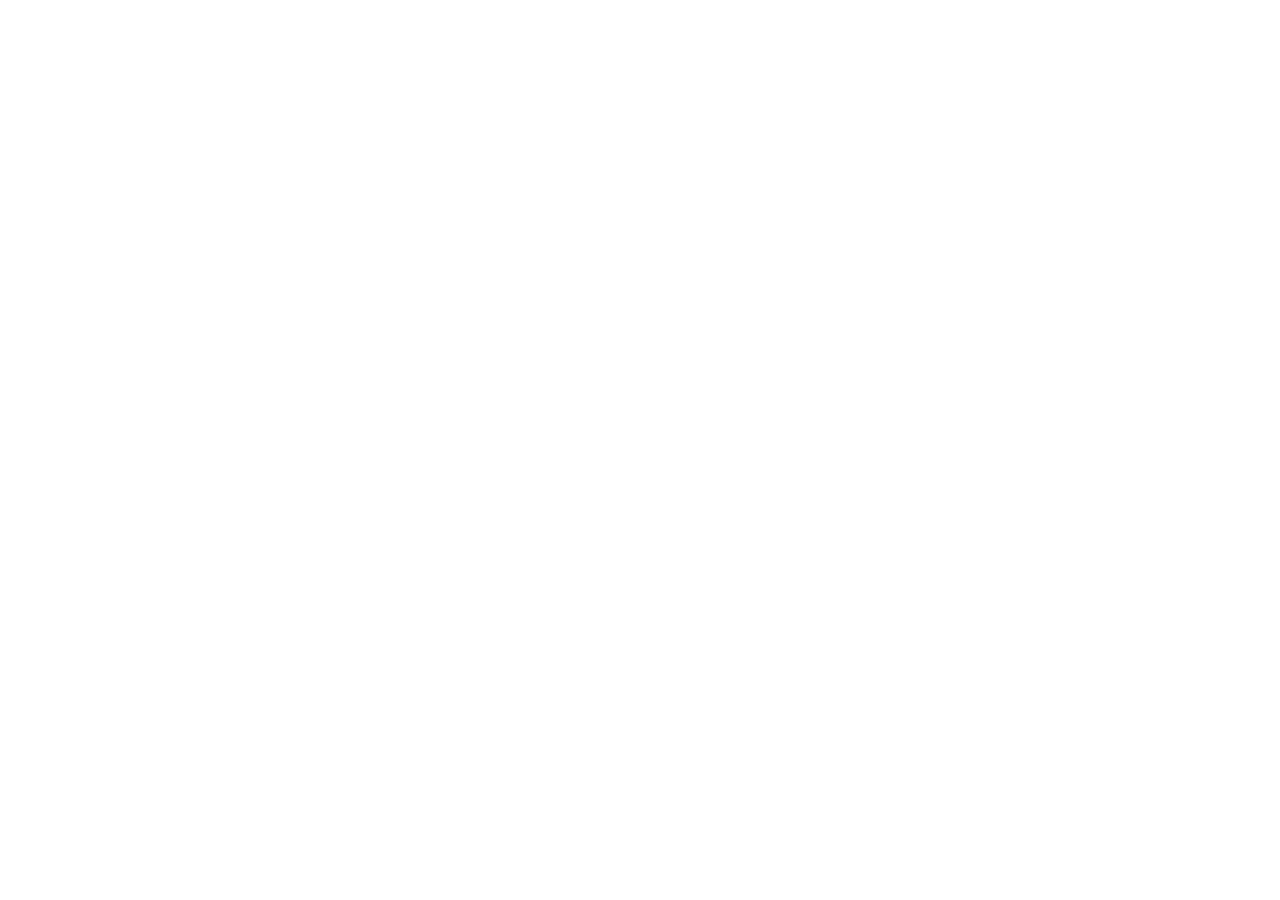
==== index.html @ 25ea0588 "Update index.html" ====
<!DOCTYPE html>

<html lang="pl">
<head><script async src="https://pagead2.googlesyndication.com/pagead/js/adsbygoogle.js?client=ca-pub-3229168149791625"
     crossorigin="anonymous"></script>
<meta charset="utf-8"/>
<meta content="width=device-width, initial-scale=1.0" name="viewport"/>
<title>Kodnik — lokalny agent AI do programowania na Windows</title>
<meta content="Kodnik to lokalny agent AI do pracy z kodem na Windows. Wybieraj lokalne modele AI, pracuj OFFLINE lub ONLINE i sprawdź działanie na swoim komputerze w 2-godzinnej wersji DEMO." name="description"/>
<meta content="#080b12" name="theme-color"/>
<link href="https://kodnik.pl/" rel="canonical"/>
<link href="./assets/kodnik-logo.png" rel="icon" sizes="32x32" type="image/png"/>
<link href="./assets/kodnik-logo.png" rel="apple-touch-icon"/>
<meta content="pl_PL" property="og:locale"/>
<meta content="website" property="og:type"/>
<meta content="Kodnik" property="og:site_name"/>
<meta content="Kodnik — lokalny agent AI do programowania na Windows" property="og:title"/>
<meta content="Lokalny agent AI do pracy z kodem na Windows. Wybierz model do swojego sprzętu albo sprawdź Kodnika w 2-godzinnej wersji DEMO." property="og:description"/>
<meta content="https://kodnik.pl/" property="og:url"/>
<meta content="https://kodnik.pl/assets/kodnik-logo.png" property="og:image"/>
<meta content="Logo aplikacji Kodnik" property="og:image:alt"/>
<meta content="summary" name="twitter:card"/>
<meta content="Kodnik — lokalny agent AI do programowania na Windows" name="twitter:title"/>
<meta content="Lokalny agent AI do pracy z kodem na Windows. Wybierz model do swojego sprzętu albo sprawdź Kodnika w 2-godzinnej wersji DEMO." name="twitter:description"/>
<meta content="https://kodnik.pl/assets/kodnik-logo.png" name="twitter:image"/>
<link href="https://fonts.googleapis.com" rel="preconnect"/>
<link crossorigin="" href="https://fonts.gstatic.com" rel="preconnect"/>
<link href="https://fonts.googleapis.com/css2?family=JetBrains+Mono:wght@400;600;700&amp;family=Outfit:wght@400;500;600;700;800&amp;display=swap" rel="stylesheet"/>
<script src="https://cdn.paddle.com/paddle/v2/paddle.js"></script>
<style>
    :root {
      --bg: #080b12;
      --panel: rgba(16, 22, 34, 0.82);
      --panel-strong: rgba(20, 27, 42, 0.96);
      --text: #f4f7fb;
      --muted: #9facbf;
      --muted-2: #c8d2e3;
      --line: rgba(255,255,255,.11);
      --gold: #ffd15c;
      --gold-2: #f5a623;
      --green: #13c99a;
      --blue: #74a5ff;
      --radius: 28px;
    }

    * { box-sizing: border-box; }
    html { scroll-behavior: smooth; }
    body {
      margin: 0;
      font-family: Outfit, system-ui, -apple-system, BlinkMacSystemFont, "Segoe UI", sans-serif;
      color: var(--text);
      background:
        radial-gradient(circle at 18% 0%, rgba(255, 190, 75, 0.20), transparent 36%),
        radial-gradient(circle at 82% 12%, rgba(116, 165, 255, 0.14), transparent 30%),
        radial-gradient(circle at 50% 100%, rgba(19, 201, 154, 0.12), transparent 34%),
        linear-gradient(180deg, #080b12 0%, #0b111d 45%, #070a11 100%);
      min-height: 100vh;
      overflow-x: hidden;
    }
    body::before {
      content: "";
      position: fixed;
      inset: 0;
      pointer-events: none;
      background-image:
        linear-gradient(rgba(255,255,255,.075) 1px, transparent 1px),
        linear-gradient(90deg, rgba(255,255,255,.075) 1px, transparent 1px),
        linear-gradient(rgba(255,209,92,.052) 1px, transparent 1px),
        linear-gradient(90deg, rgba(255,209,92,.052) 1px, transparent 1px);
      background-size: 42px 42px, 42px 42px, 168px 168px, 168px 168px;
      mask-image: radial-gradient(circle at 28% 12%, rgba(0,0,0,.96), rgba(0,0,0,.70) 44%, transparent 86%);
      z-index: -2;
    }
    body::after {
      content: "";
      position: fixed;
      inset: 0;
      pointer-events: none;
      background:
        radial-gradient(circle at 18% 10%, rgba(255,209,92,.11), transparent 34%),
        linear-gradient(180deg, transparent, rgba(0,0,0,.24));
      z-index: -1;
    }

    a { color: inherit; text-decoration: none; }
    strong { color: #fff; }
    .container { width: min(1160px, calc(100% - 40px)); margin: 0 auto; }

    .topbar {
      position: sticky;
      top: 0;
      z-index: 20;
      border-bottom: 1px solid var(--line);
      background: rgba(8, 11, 18, 0.78);
      backdrop-filter: blur(18px);
    }
    .topbar-inner {
      height: 74px;
      display: flex;
      align-items: center;
      justify-content: space-between;
      gap: 20px;
    }
    .brand { display: flex; align-items: center; gap: 12px; min-width: 0; }
    .brand img { width: 34px; height: 34px; object-fit: contain; display: block; }
    .brand-name { font-weight: 800; letter-spacing: -0.02em; font-size: 1.15rem; }
    .nav { display: flex; align-items: center; gap: 16px; color: var(--muted-2); font-size: .92rem; }
    .nav a:hover { color: #fff; }
    .nav .account-link { font-weight:800; color:#ffd15c; border:1px solid rgba(255,209,92,.4); border-radius:12px; padding:10px 14px; background:rgba(255,209,92,.08); }
    .nav .account-link:hover { background:rgba(255,209,92,.16); }
    .header-actions { display: none; align-items: center; gap: 8px; }
    .menu-toggle {
      border-radius: 999px;
      border: 1px solid var(--line);
      font: inherit;
      font-weight: 800;
      cursor: pointer;
    }
    .menu-toggle { padding: 9px 12px; color: #fff; background: rgba(255,255,255,.06); }

    .hero { padding: 56px 0 34px; }
    .hero-grid { display: grid; grid-template-columns: minmax(0, .96fr) minmax(520px, 1.12fr); gap: 42px; align-items: center; }
    .eyebrow {
      display: inline-flex;
      gap: 8px;
      align-items: center;
      padding: 8px 12px;
      border: 1px solid rgba(255, 209, 92, .26);
      background: rgba(255, 209, 92, .08);
      border-radius: 999px;
      color: #ffe5a5;
      font-family: "JetBrains Mono", monospace;
      font-size: .78rem;
      font-weight: 700;
    }
    h1 { margin: 18px 0 16px; font-size: clamp(2.2rem, 4.8vw, 4.15rem); line-height: 1; letter-spacing: -0.05em; max-width: 780px; }
    .hero-lead { max-width: 700px; color: var(--muted-2); font-size: clamp(1.08rem, 1.8vw, 1.28rem); line-height: 1.52; }
    .hero-lead .accent { color: #fff; font-weight: 800; }
    .hero-note { margin: 0; max-width: 690px; color: var(--muted); line-height: 1.55; font-size: .95rem; }

    .cta-row { display: flex; flex-wrap: wrap; gap: 14px; margin: 24px 0 16px; }
    .btn {
      display: inline-flex;
      align-items: center;
      justify-content: center;
      gap: 10px;
      border-radius: 999px;
      padding: 15px 22px;
      border: 1px solid var(--line);
      font-weight: 800;
      transition: transform .18s ease, border-color .18s ease, background .18s ease;
    }
    .btn:hover { transform: translateY(-1px); }
    .btn-primary {
      color: #171006;
      background: linear-gradient(135deg, var(--gold), var(--gold-2));
      box-shadow: 0 18px 44px rgba(245,166,35,.26);
      border: 0;
    }
    .btn-secondary {
      color: #f4f7fb;
      background: rgba(255,255,255,.05);
      border: 1px solid var(--line);
    }
    a:focus-visible, button:focus-visible { outline: 3px solid var(--blue); outline-offset: 3px; }

    .app-card {
      border: 1px solid rgba(255,255,255,.13);
      background: linear-gradient(180deg, rgba(22,29,45,.94), rgba(9,14,24,.94));
      border-radius: var(--radius);
      box-shadow: 0 34px 90px rgba(0,0,0,.42), 0 16px 38px rgba(245,166,35,.10);
      overflow: hidden;
      transform: perspective(1400px) rotateY(-13deg) rotateX(4deg) rotateZ(1deg);
      transform-origin: 82% 24%;
    }
    .app-top {
      height: 46px;
      display: flex;
      align-items: center;
      justify-content: space-between;
      padding: 0 15px;
      border-bottom: 1px solid var(--line);
      color: var(--muted);
      font-family: "JetBrains Mono", monospace;
      font-size: .75rem;
      background: rgba(0,0,0,.20);
    }
    .app-dot-row { display:flex; gap:6px; }
    .app-dot { width: 9px; height: 9px; border-radius: 99px; background: rgba(255,255,255,.25); }
    .app-body { display: grid; grid-template-columns: 148px minmax(0, 1fr) 104px; min-height: 405px; }
    .editor-area { padding: 16px 12px; border-right: 1px solid var(--line); background: rgba(255,255,255,.018); font-family: "JetBrains Mono", monospace; }
    .editor-head { display:flex; align-items:center; justify-content:space-between; gap:8px; color:var(--muted-2); font-size:.68rem; margin-bottom: 12px; }
    .editor-save { padding:6px 8px; border-radius:7px; background:rgba(255,255,255,.09); color:#fff; font-family:Outfit,sans-serif; font-weight:800; }
    .editor-code { color:#d8e5ff; font-size:.62rem; line-height:1.58; white-space:pre-line; }
    .editor-code .green { color:#4ade80; }
    .editor-code .gold { color:#ffd15c; }
    .editor-code .blue { color:#74a5ff; }
    .chat-area { padding: 20px; border-right: 1px solid var(--line); display:flex; flex-direction:column; gap: 13px; min-width:0; }
    .side-area { background: rgba(255,255,255,.035); padding: 18px 12px; color: var(--muted); font-size: .8rem; }
    .side-pill { height: 28px; border-radius: 8px; background: rgba(116,165,255,.12); margin-top: 14px; }
    .side-chat { margin-top:14px; padding:10px 9px; border-radius:10px; background:rgba(116,165,255,.14); color:#dfe8ff; border-left:3px solid var(--green); line-height:1.24; }
    .chat-title { font-weight: 800; font-size: 1.05rem; }
    .bubble { max-width: 96%; border-radius: 18px; padding: 13px 15px; line-height: 1.38; border: 1px solid var(--line); }
    .bubble-user { align-self: flex-end; background: rgba(255,209,92,.12); border-color: rgba(255,209,92,.28); }
    .bubble-ai { align-self: flex-start; background: rgba(255,255,255,.055); }
    .plan-card { border:1px solid rgba(255,255,255,.10); border-radius:14px; background:rgba(255,255,255,.055); overflow:hidden; }
    .plan-head { display:flex; justify-content:space-between; gap:10px; padding:10px 12px; color:var(--gold); font-weight:900; background:rgba(255,255,255,.045); }
    .plan-step { display:flex; gap:10px; align-items:flex-start; padding:9px 12px; color:var(--muted-2); font-size:.84rem; line-height:1.32; }
    .plan-step .mark { color:var(--green); font-weight:900; }
    .plan-step .arrow { color:var(--blue); font-weight:900; }
    .code-window {
      margin-top: auto;
      border: 1px solid rgba(116,165,255,.20);
      border-radius: 14px;
      overflow: hidden;
      background: #0b111c;
      font-family: "JetBrains Mono", monospace;
      font-size: .70rem;
      color: #d9e6ff;
    }
    .code-head { padding: 9px 12px; background: rgba(116,165,255,.12); color: var(--muted-2); display:flex; justify-content:space-between; }
    .code-body { padding: 12px; color: #ffd27b; min-height: 82px; white-space: pre-line; }
    .status-bar { display:flex; gap: 8px; align-items:center; padding: 12px 20px; border-top: 1px solid var(--line); background: rgba(0,0,0,.2); color: var(--muted); font-size: .84rem; }
    .status { padding: 6px 10px; border-radius: 8px; font-weight: 800; color:#06120f; background: var(--green); }
    .status.online { color:#d9e6ff; background: rgba(116,165,255,.18); border:1px solid rgba(116,165,255,.22); }
    .status.update { color:#171006; background: linear-gradient(135deg, var(--gold), var(--gold-2)); }
    .status.cpu { margin-left:auto; color:#110a03; background: var(--gold-2); }
    .status.model { color:#06120f; background:var(--green); }
    .status.model-power { color:#d9e6ff; background:rgba(255,255,255,.09); }
    .status.auto { color:#fff; background:rgba(116,165,255,.86); }
    .status-note { min-width: 150px; max-width: 210px; line-height: 1.25; }

    section { padding: 70px 0; }
    .section-kicker { color: var(--gold); font-family:"JetBrains Mono", monospace; font-size: .78rem; text-transform: uppercase; letter-spacing: .11em; font-weight: 800; }
    h2 { margin: 10px 0 16px; font-size: clamp(2rem, 4.2vw, 3.65rem); line-height: 1; letter-spacing: -0.045em; }
    .section-lead { max-width: 820px; color: var(--muted-2); line-height: 1.62; font-size: 1.12rem; }

    .prompt-wall { margin-top: 32px; display: grid; grid-template-columns: minmax(0, .95fr) minmax(340px, 1.05fr); gap: 22px; align-items: stretch; }
    .prompt-panel, .info-panel, .pricing-panel, .faq-item { border: 1px solid var(--line); background: var(--panel); border-radius: var(--radius); box-shadow: 0 18px 60px rgba(0,0,0,.25); }
    .prompt-panel { padding: 24px; }
    .prompt-bubble { padding: 16px 18px; border: 1px solid rgba(255,255,255,.12); background: rgba(255,255,255,.055); border-radius: 18px; margin-bottom: 12px; color: #f8fbff; font-weight: 650; }
    .prompt-bubble:nth-child(2) { border-color: rgba(255,209,92,.23); background: rgba(255,209,92,.08); }
    .prompt-bubble:nth-child(4) { border-color: rgba(116,165,255,.24); background: rgba(116,165,255,.08); }
    .product-panel { padding: 24px; background: linear-gradient(180deg, rgba(255,255,255,.075), rgba(255,255,255,.035)); border-radius: var(--radius); border:1px solid var(--line); display:flex; flex-direction:column; gap: 18px; min-height: 100%; }
    .product-list { margin: 0; padding: 0; list-style: none; display:grid; gap: 16px; }
    .product-list li { display:flex; gap: 12px; align-items:flex-start; color: var(--muted-2); line-height:1.58; }
    .product-note-right { margin: 0; padding: 16px 18px; border-radius: 18px; border: 1px solid rgba(255,255,255,.10); background: rgba(255,255,255,.045); color: var(--muted-2); line-height: 1.62; }
    .check { flex:0 0 auto; width: 22px; height:22px; display:grid; place-items:center; border-radius:999px; background: rgba(19,201,154,.14); color: var(--green); font-weight:900; margin-top:2px; }

    .split { display:grid; grid-template-columns: repeat(2, minmax(0,1fr)); gap: 22px; margin-top: 28px; }
    .info-panel, .faq-item { padding: 26px; }
    .info-panel h3, .pricing-panel h3, .faq-item h3 { margin: 0 0 10px; font-size: 1.35rem; }
    .info-panel p, .pricing-panel p, .faq-item p { margin: 0; color: var(--muted-2); line-height: 1.65; }
    .mode-label { display:inline-flex; align-items:center; gap:8px; margin-bottom:14px; color:#fff; font-weight:800; }
    .mode-label.offline::before, .mode-label.online::before { content:""; width:9px; height:9px; border-radius:999px; background:var(--green); box-shadow:0 0 20px rgba(19,201,154,.7); }
    .mode-label.online::before { background: var(--blue); box-shadow:0 0 20px rgba(116,165,255,.7); }

    .privacy-box { margin-top: 28px; border: 1px solid rgba(19,201,154,.28); background: linear-gradient(135deg, rgba(19,201,154,.12), rgba(255,255,255,.045)); border-radius: var(--radius); padding: 30px; display:grid; grid-template-columns: 86px 1fr; gap: 22px; align-items:center; }
    .shield { width: 76px; height: 76px; border-radius: 22px; display:grid; place-items:center; background: rgba(19,201,154,.14); color:var(--green); font-size:2rem; }

    .requirements { display:grid; grid-template-columns: repeat(3, minmax(0,1fr)); gap: 18px; margin-top: 28px; }
    .req-card { padding: 22px; border:1px solid var(--line); border-radius: 22px; background: rgba(255,255,255,.055); }
    .req-card h3 { margin: 0 0 9px; font-size: 1.12rem; }
    .req-card p { margin:0; color:var(--muted-2); line-height:1.55; }
    .req-table-wrap { margin-top: 28px; border: 1px solid var(--line); border-radius: 22px; overflow-x: auto; background: rgba(255,255,255,.045); }
    .req-table { width: 100%; min-width: 720px; border-collapse: collapse; }
    .req-table th, .req-table td { padding: 17px 20px; text-align: left; border-bottom: 1px solid rgba(255,255,255,.09); vertical-align: top; line-height: 1.5; }
    .req-table th { color: #fff; background: rgba(255,209,92,.12); font-size: .92rem; }
    .req-table td:first-child { width: 210px; color: #fff; font-weight: 800; }
    .req-table tr:last-child td { border-bottom: 0; }
    .req-table .muted { color: var(--muted-2); }
    .req-note { margin: 16px 0 0; color: var(--muted-2); line-height: 1.62; max-width: 900px; }

    .pricing-wrap { display:grid; grid-template-columns: minmax(0,.9fr) minmax(340px,.7fr); gap: 22px; align-items: stretch; margin-top: 28px; }
    .pricing-panel { padding: 30px; background: linear-gradient(180deg, rgba(255,209,92,.14), rgba(255,255,255,.055)); }
    .price { font-size: clamp(1.25rem, 2.2vw, 1.75rem); font-weight: 800; letter-spacing: -.01em; margin: 6px 0 22px; color: var(--muted-2); }
    .price strong { color: #fff; }
    .pricing-list { margin: 18px 0 26px; padding:0; list-style:none; display:grid; gap: 10px; color: var(--muted-2); }
    .pricing-list li::before { content:"✓"; color:var(--green); font-weight:900; margin-right:8px; }
    .license-note { margin-top: 28px; border: 1px solid rgba(255,209,92,.24); border-radius: var(--radius); background: rgba(255,209,92,.08); padding: 26px; color: var(--muted-2); line-height: 1.65; }
    .demo-callout { margin-top: 28px; border: 1px solid rgba(116,165,255,.28); border-radius: var(--radius); background: linear-gradient(135deg, rgba(116,165,255,.13), rgba(19,201,154,.07), rgba(255,255,255,.04)); padding: 30px; display: grid; grid-template-columns: minmax(0,1fr) auto; gap: 26px; align-items: center; box-shadow: 0 18px 60px rgba(0,0,0,.22); }
    .demo-callout h3 { margin: 0 0 10px; font-size: 1.55rem; }
    .demo-callout p { margin: 0; color: var(--muted-2); line-height: 1.65; }
    .demo-badges { display:flex; flex-wrap:wrap; gap:8px; margin-top:16px; }
    .demo-badge { padding:7px 10px; border-radius:999px; border:1px solid rgba(255,255,255,.10); background:rgba(255,255,255,.055); color:#e8eef8; font-size:.83rem; font-weight:700; }
    .demo-actions { display:flex; flex-direction:column; gap:10px; min-width:230px; }
    .demo-actions .btn { width:100%; }
    .demo-small { color:var(--muted); font-size:.82rem; line-height:1.45; text-align:center; }
    .faq-grid { display:grid; grid-template-columns: repeat(2, minmax(0,1fr)); gap: 16px; margin-top:28px; }
    .footer { padding: 38px 0; color: var(--muted); border-top:1px solid var(--line); }
    .footer-inner { display:flex; justify-content:space-between; gap:18px; flex-wrap:wrap; }
    .footer a { color:#fff; }
    .footer-meta { display:flex; flex-wrap:wrap; gap:10px 18px; align-items:flex-start; }



    /* Terminal i ustawienia modelu — zdjęcia wbudowane w ten plik */
    .ui-shot {
      margin-top: 30px;
      border: 1px solid rgba(255,255,255,.13);
      border-radius: var(--radius);
      overflow: hidden;
      background: #181b20;
      box-shadow: 0 24px 72px rgba(0,0,0,.32);
    }
    .ui-shot img {
      display: block;
      width: 100%;
      height: auto;
    }

    /* Wizualizacja panelu modeli w kodzie strony: czytelna na mobile i desktopie. */
    .site-model-preview { margin: 32px auto 0; width: min(100%, 492px); }
    .site-model-window {
      background: #14171c; border: 1px solid rgba(255,255,255,.075); border-radius: 14px;
      padding: 16px; color: #e6eaf1; font-family: Outfit, system-ui, sans-serif;
      box-shadow: 0 24px 70px rgba(0,0,0,.37);
    }
    .site-model-heading { display:flex; align-items:flex-start; justify-content:space-between; gap:14px; }
    .site-model-title { display:block; color:#f1f3f9; font-size:1.2rem; font-weight:650; }
    .site-model-heading p { font-size:.8rem; color:#97a5b9; margin:6px 0 0; }
    .site-model-close { color:#a5aab5; font-size:1.7rem; font-weight:300; line-height:1; }
    .site-model-modes { display:flex; gap:7px; margin-top:18px; flex-wrap:wrap; }
    .site-model-mode {
      color:#e5e8ef; font-size:.72rem; font-weight:700; letter-spacing:.015em;
      background:linear-gradient(#41464f,#292d35); border:1px solid #414854;
      border-radius:9px; padding:8px 15px; box-shadow:inset 0 1px rgba(255,255,255,.1);
    }
    .site-model-mode.is-active { background:linear-gradient(#6679f4,#485ce7); border-color:#6e7ffc; color:white; }
    .site-model-info { margin:12px 0 13px; color:#a7b8d5; font-size:.78rem; }
    .site-model-items { display:grid; gap:9px; }
    .site-model-item {
      border:1px solid #353b46; border-radius:11px; background:#1d2027;
      padding:13px 13px 11px; min-width:0;
    }
    .site-model-item.is-selected { border-color:#6b7cfa; box-shadow:inset 0 0 0 1px rgba(110,126,255,.46); }
    .site-model-item-head { display:flex; align-items:center; flex-wrap:wrap; gap:9px; }
    .site-model-item-head strong { color:#f0f2f8; font-size:.91rem; font-weight:650; }
    .site-model-tag {
      display:inline-flex; padding:3px 9px; border-radius:999px; background:#26314c;
      color:#aabcf9; font-size:.60rem; line-height:1.3; font-weight:800; letter-spacing:.01em;
    }
    .site-model-tag-moe { color:#ffe1a1; background:rgba(255,209,92,.13); }
    .site-model-spec { margin-top:5px; color:#8491a5; font-size:.71rem; }
    .site-model-item p { color:#cad2e0; line-height:1.45; font-size:.76rem; margin:8px 0 0; }
    .site-model-bottom { display:flex; gap:10px; align-items:center; justify-content:space-between; margin-top:10px; }
    .site-model-local { color:#5abd99; font-size:.7rem; }
    .site-model-action { color:#f1f3ff; padding:7px 12px; font-size:.71rem; font-weight:700;
      border-radius:7px; background:linear-gradient(135deg,#687dff,#5068ed); flex-shrink:0; }
    .site-model-action.is-selected-action { background:#343a48; color:#b4c4ff; }
    .site-model-quant-list { display:flex; gap:5px; flex-wrap:wrap; margin-top:10px; }
    .site-model-quant-list span { color:#c5cfe4; border:1px solid #414855; border-radius:6px; padding:4px 9px; font-size:.68rem; background:#272d37; }
    .site-model-quant-list .is-featured { background:#313e72; border-color:#5b6bd0; color:#ecf0ff; }
    .site-model-footer { font-size:.71rem; text-align:center; color:#8390a4; padding-top:13px; }
    .site-model-preview figcaption { font-size:.78rem; text-align:center; color:var(--muted); line-height:1.55; margin-top:11px; }
    .model-library-moe { font-size:.64rem; color:var(--gold); font-weight:700; border:1px solid rgba(255,209,92,.3); padding:2px 6px; border-radius:6px; vertical-align:middle; letter-spacing:0; }
    @media (max-width: 480px) {
      .site-model-window { padding:11px; }
      .site-model-bottom { flex-wrap:wrap; }
      .site-model-local { min-width:0; }
      .site-model-item { padding:11px; }
    }

    .ui-facts {
      display: grid;
      grid-template-columns: repeat(3, minmax(0, 1fr));
      gap: 14px;
      margin-top: 16px;
    }
    .ui-fact {
      padding: 18px 20px;
      border: 1px solid var(--line);
      border-radius: 18px;
      background: rgba(255,255,255,.045);
    }
    .ui-fact strong {
      display: block;
      margin-bottom: 6px;
      font-size: 1.02rem;
    }
    .ui-fact span {
      color: var(--muted-2);
      line-height: 1.5;
    }
    .model-controls {
      display: grid;
      grid-template-columns: minmax(0, 1.18fr) minmax(280px, .82fr);
      gap: 20px;
      margin-top: 30px;
      align-items: stretch;
    }
    .model-control-card {
      display: flex;
      flex-direction: column;
      border: 1px solid var(--line);
      border-radius: var(--radius);
      background: #181b20;
      box-shadow: 0 20px 62px rgba(0,0,0,.27);
      overflow: hidden;
    }
    .model-control-visual {
      display: flex;
      align-items: center;
      justify-content: center;
      min-height: 306px;
      padding: 20px;
      background: #181b20;
    }
    .model-control-visual img {
      display: block;
      max-width: 100%;
      height: auto;
    }
    .model-control-copy {
      padding: 22px 24px 24px;
      border-top: 1px solid var(--line);
    }
    .model-control-copy h3 {
      margin: 0 0 9px;
      font-size: 1.35rem;
    }
    .model-control-copy p {
      margin: 0;
      color: var(--muted-2);
      line-height: 1.62;
    }

    .model-library {
      display: grid;
      grid-template-columns: repeat(3, minmax(0, 1fr));
      gap: 14px;
      margin-top: 18px;
    }
    .model-library-card {
      padding: 20px 22px;
      border: 1px solid var(--line);
      border-radius: 18px;
      background: rgba(255,255,255,.045);
    }
    .model-library-label {
      display: block;
      margin-bottom: 4px;
      color: var(--muted-2);
      font-family: "JetBrains Mono", monospace;
      font-size: .78rem;
      font-weight: 700;
      letter-spacing: .04em;
      text-transform: uppercase;
    }
    .model-library-card h3 {
      margin: 0 0 8px;
      font-size: 1.28rem;
    }
    .model-library-card p {
      margin: 0;
      color: var(--muted-2);
      font-family: "JetBrains Mono", monospace;
      font-size: .88rem;
      line-height: 1.55;
    }
    .model-library-note {
      margin: 16px 0 0;
      color: var(--muted-2);
      line-height: 1.6;
    }

    @media (max-width: 980px) {
      .ui-facts, .model-controls, .model-library { grid-template-columns: 1fr; }
      .model-control-visual { min-height: 0; }
    }

    @media (max-width: 980px) {
      .hero-grid, .prompt-wall, .split, .privacy-box, .pricing-wrap, .demo-callout { grid-template-columns: 1fr; }
      .requirements, .faq-grid { grid-template-columns: 1fr; }
      .app-card { transform:none; }
      .header-actions { display:flex; }
      .nav {
        display:none;
        position:absolute;
        top:74px;
        left:0;
        right:0;
        max-height:calc(100vh - 74px);
        overflow:auto;
        padding:18px 20px 24px;
        border-bottom:1px solid var(--line);
        background:rgba(8,11,18,.98);
        flex-direction:column;
        align-items:stretch;
        gap:4px;
      }
      .nav.is-open { display:flex; }
      .nav a { padding:12px 10px; border-radius:12px; }
    }
    @media (max-width: 620px) {
      .container { width:min(100% - 26px, 1160px); }
      .hero { padding-top: 44px; }
      .app-body { grid-template-columns: 1fr; }
      .editor-area, .side-area { display:none; }
      .status-bar { flex-wrap:wrap; }
      .status.cpu { margin-left:0; }
      .cta-row .btn { width: 100%; }
      .privacy-box { padding:22px; }
      .shield { display:none; }
      h1 { font-size: clamp(2.1rem, 9vw, 3.8rem); }
    }

    /* Interaktywny podgląd Kodnika zamiast dawnej fikcyjnej grafiki w HERO. */
    .hero-grid { grid-template-columns: minmax(0, 1fr); gap: 30px; align-items: stretch; }
    .hero-grid > div:first-child { max-width: 920px; }
    .hero-lead { max-width: 900px; }
    .kodnik-demo-wrapper {
      overflow:hidden; border:1px solid rgba(255,255,255,.15); border-radius:20px;
      background:#191c21; box-shadow: 0 25px 82px rgba(0,0,0,.4);
      min-width:0;
    }
    .kodnik-demo-iframe { display:block; width:100%; aspect-ratio:1919/1038; border:0; background:#191c21; }
    .kodnik-demo-mobile-link { display:none; position:relative; }
    .kodnik-demo-mobile-link img {display:block; width:100%; height:auto;}
    @media (max-width:760px) {
      .kodnik-demo-iframe {display:none;}
      .kodnik-demo-mobile-link {display:block;}
    }
  </style>
<style data-kodnik-analytics="consent-style">
#kodnik-consent {
  position: fixed;
  left: 16px;
  right: 16px;
  bottom: 16px;
  z-index: 99999;
  display: none;
  max-width: 780px;
  margin: 0 auto;
  padding: 16px 18px;
  border: 1px solid rgba(255,255,255,.14);
  border-radius: 18px;
  background: rgba(12,17,27,.97);
  box-shadow: 0 20px 70px rgba(0,0,0,.45);
  backdrop-filter: blur(16px);
  color: #f4f7fb;
}
#kodnik-consent.is-visible { display: block; }
#kodnik-consent .consent-row {
  display: flex;
  gap: 16px;
  align-items: center;
  justify-content: space-between;
}
#kodnik-consent .consent-copy {
  min-width: 0;
  color: #c8d2e3;
  font-size: .92rem;
  line-height: 1.5;
}
#kodnik-consent .consent-copy strong { color: #fff; }
#kodnik-consent .consent-actions {
  display: flex;
  flex: 0 0 auto;
  gap: 9px;
}
#kodnik-consent button {
  border: 1px solid rgba(255,255,255,.14);
  border-radius: 999px;
  padding: 10px 15px;
  font: inherit;
  font-weight: 800;
  cursor: pointer;
}
#kodnik-consent .consent-accept {
  border: 0;
  color: #171006;
  background: linear-gradient(135deg, #ffd15c, #f5a623);
}
#kodnik-consent .consent-reject {
  color: #f4f7fb;
  background: rgba(255,255,255,.06);
}
@media (max-width: 680px) {
  #kodnik-consent .consent-row { align-items: stretch; flex-direction: column; }
  #kodnik-consent .consent-actions { width: 100%; }
  #kodnik-consent button { flex: 1; }
}
</style><script data-kodnik-analytics="clarity">
(function(c,l,a,r,i,t,y){
  c[a]=c[a]||function(){(c[a].q=c[a].q||[]).push(arguments)};
  t=l.createElement(r);t.async=1;t.src="https://www.clarity.ms/tag/"+i;
  y=l.getElementsByTagName(r)[0];y.parentNode.insertBefore(t,y);
})(window, document, "clarity", "script", "y55hqht4wk");

(function(){
  var KEY = "kodnik_analytics_consent";
  var saved = null;
  try { saved = localStorage.getItem(KEY); } catch(e) {}

  function sendConsent(value) {
    window.clarity("consentv2", {
      ad_Storage: "denied",
      analytics_Storage: value === "granted" ? "granted" : "denied"
    });
  }

  if (saved === "granted") sendConsent("granted");
  else sendConsent("denied");

  window.KodnikAnalyticsConsent = {
    key: KEY,
    get: function() { return saved; },
    grant: function() {
      saved = "granted";
      try { localStorage.setItem(KEY, saved); } catch(e) {}
      sendConsent(saved);
      window.clarity("event", "analytics_consent_granted");
    },
    deny: function() {
      saved = "denied";
      try { localStorage.setItem(KEY, saved); } catch(e) {}
      sendConsent(saved);
      window.clarity("event", "analytics_consent_denied");
    }
  };
})();
</script><script src="/account-nav.js" defer></script>
</head>
<body>
<header class="topbar">
<div class="container topbar-inner">
<a aria-label="Kodnik" class="brand" href="#top">
<img alt="" onerror="this.style.display='none'" src="./assets/kodnik-logo.png"/>
<span class="brand-name">Kodnik</span>
</a>
<nav aria-label="Główna nawigacja" class="nav" id="primary-nav">
<a href="#powiedz">Możliwości</a>
<a href="#system-ai">Jak działa</a>
<a href="#terminal">Terminal</a>
<a href="#modele">Modele AI</a>
<a href="#wymagania">Wymagania</a>
<a href="#demo">DEMO</a>
<a href="#faq">FAQ</a>
<a class="account-link" href="/account.html">Zaloguj się / Zarejestruj</a>
</nav>
<div class="header-actions">
<button aria-controls="primary-nav" aria-expanded="false" class="menu-toggle" type="button">Menu</button>
</div>
</div>
</header>
<main id="top">
<section class="hero">
<div class="container hero-grid">
<div>
<span class="eyebrow">WINDOWS • LOKALNY AGENT AI DO PROGRAMOWANIA</span>
<h1>Twórz, zmieniaj i naprawiaj programy z lokalnym agentem AI.</h1>
<p class="hero-lead">
<span class="accent">Kodnik</span> pracuje bezpośrednio na plikach projektu, uruchamia komendy i prowadzi zadanie od opisu do gotowej zmiany. Działa na Windows — lokalnie, na Twoim komputerze.
          </p>
<div class="cta-row">
<a class="btn btn-primary" data-paddle-buy href="#cena">Kup Kodnika — 49,99 zł / 12 miesięcy</a>
<a class="btn btn-secondary" href="https://github.com/botanik341/kodnik/releases/download/demo-2026-08-19/Kodnik_DEMO_Setup.exe" rel="noopener" target="_blank">Pobierz DEMO — 2 godziny</a>
</div>
<p class="hero-note">
            Nie wiesz, jak Kodnik będzie działał na Twoim komputerze? Pobierz DEMO i sprawdź lokalne modele oraz pracę z projektem przed zakupem.
          </p>
</div>
<div class="kodnik-demo-wrapper" aria-label="Interaktywny podgląd programu Kodnik">
  <iframe class="kodnik-demo-iframe" srcdoc="&lt;!DOCTYPE html&gt;
&lt;html lang=&quot;pl&quot;&gt;&lt;head&gt;&lt;meta charset=&quot;utf-8&quot;/&gt;&lt;meta content=&quot;width=device-width,initial-scale=1&quot; name=&quot;viewport&quot;/&gt;&lt;title&gt;Kodnik — interaktywny podgląd aplikacji&lt;/title&gt;&lt;style&gt;*{box-sizing:border-box} html,body{margin:0;width:100%;height:100%;overflow:hidden;background:#12161d;color:#dce7fa;font:13px &#x27;Segoe UI&#x27;,Arial,sans-serif}
#stage{position:absolute;left:50%;top:50%;width:1919px;height:1038px;transform-origin:center center;overflow:hidden;background:#191c21;border:1px solid #29303a}
#fullShot{position:absolute;inset:0;width:100%;height:100%;object-fit:fill;pointer-events:none}
button,input,textarea{font:inherit;color:inherit}button{border:0;background:none;cursor:pointer}button:focus-visible,input:focus-visible{outline:2px solid #739aff;outline-offset:1px}
#chatWindow{position:absolute;left:510px;top:32px;width:1102px;height:1003px;background:#191c21;overflow-y:auto;overflow-x:hidden;scrollbar-width:thin;scrollbar-color:#4b5665 #191c21;overscroll-behavior:contain}
#chatWindow.browser-open{left:794px;width:818px}
#content{min-height:100%;padding:14px 16px 45px 12px}
.question{width:770px;max-width:calc(100% - 38px);margin:0 8px 32px auto;padding:13px 16px;background:#2a303a;border-radius:12px;color:#e8eefc;font-size:14px;line-height:1.35}
.plan{width:678px;max-width:100%;margin-bottom:24px;border-radius:9px;overflow:hidden;background:#1e232b;color:#e3ecfc}
.plan-top{height:31px;background:#262b34;display:flex;align-items:center;justify-content:space-between;padding:0 15px;color:#f4be04;font-size:12px;font-weight:700}
.plan-top .count{color:#889cb7;font-weight:400}
.plan-body{padding:11px 13px 12px;font-size:13px;line-height:1.33}
.plan-line{display:flex;gap:11px}.tick{color:#5fbd85;font-size:16px;font-weight:700}
.file-card{width:678px;max-width:100%;border-radius:8px;overflow:hidden;background:#1f242c;margin:0 0 24px;box-shadow:0 1px 1px #1116}
.file-titlebar{height:29px;background:#272d36;display:flex;align-items:center;justify-content:space-between;padding:0 12px 0 15px}
.filename{font-size:12px;color:#a6d5ff;max-width:520px;text-align:left;overflow:hidden;text-overflow:ellipsis;white-space:nowrap}.card-action{color:#ffcb00;font-size:12px;white-space:nowrap}
pre{margin:0;font:13px/1.35 Consolas,&#x27;Cascadia Code&#x27;,monospace;color:#e4e9f6;tab-size:2;white-space:pre;overflow:hidden}
.file-body{padding:10px 15px 11px}.file-card.collapsed .file-body{height:94px;overflow:hidden}.file-card.expanded .file-body{max-height:550px;overflow:auto;scrollbar-width:thin;scrollbar-color:#606b78 #1f242c}
/* real Kodnik editor and tree layout from provided screenshots */
#editorOverlay{position:absolute;left:240px;top:32px;width:267px;height:1005px;background:#191c21;overflow:auto;font:13px/1.35 Consolas,monospace;scrollbar-width:thin;scrollbar-color:#404953 #191c21;display:none}
#editorOverlay .lines{white-space:pre;display:grid;grid-template-columns:40px 1fr;color:#d2e5fe;padding-top:22px}#editorOverlay .nums{color:#6d7f99;text-align:right;padding-right:8px;user-select:none;border-right:1px solid #303c4b}#editorOverlay .code{padding-left:10px}
#fileTree{position:absolute;left:0;top:33px;width:239px;height:1005px;background:#191c21;border-right:1px solid #303b4b;overflow:auto;scrollbar-width:thin;scrollbar-color:#414b57 #191c21;font-size:12px}
.tree-row{height:25px;width:100%;padding:0 5px;display:flex;align-items:center;gap:6px;color:#d8e5fc;text-align:left;white-space:nowrap}
.tree-row:hover{background:#222a35}.tree-row.selected{background:#2d394a;color:#fff}.tree-row .arrow{font-size:12px;color:#cbd6e3;width:10px;display:inline-block}.tree-row .folder{color:#bc9d54}.tree-row .fileico{color:#bd9a59}.tree-row .name{overflow:hidden;text-overflow:ellipsis}
.tree-native-icon{display:inline-block;flex:0 0 16px;width:16px;height:18px;object-fit:contain}.tree-native-arrow{display:inline-block;flex:0 0 10px;width:10px;height:14px;object-fit:contain;margin-right:0}.tree-row.depth0{padding-left:6px}.tree-row.depth1{padding-left:21px}.tree-row.depth2{padding-left:36px}.tree-row.depth3{padding-left:51px}
#rightPanel{position:absolute;top:32px;right:0;width:304px;height:1006px;background:#1b1f25;border-left:1px solid #29303a;padding:7px 10px;font-size:12px}
.side-top{height:39px;width:100%;background:#1c2027;color:#d7e2f6;font-size:12px}.side-top:hover{background:#252a32}.section-title{color:#7793b5;font-size:11px;margin:13px 5px 10px}
.project-heading{display:flex;align-items:center;justify-content:space-between;padding:6px;color:#8090ff;cursor:pointer}.side-chat{width:100%;display:block;text-align:left;padding:11px 12px;border-left:3px solid #506bff;background:#2a384b;margin:3px 0;color:#edf4ff;font-size:12px}.side-chat small{display:block;color:#8ca2c2;margin-top:4px}
#dock{position:absolute;left:1268px;top:825px;width:322px;height:115px;pointer-events:none;background-image:var(--dock-image);background-size:322px 115px;background-repeat:no-repeat;z-index:9}
#dock.browser-open{left:1268px}
.dock-hotspot{position:absolute;top:79px;width:39px;height:36px;pointer-events:auto;border-radius:100%;opacity:0;cursor:pointer}
.dock-hotspot:hover{opacity:1}
/* Podpowiedzi dolnych ikon Kodnika — jedyna zmiana wizualna. */
.dock-hotspot{border:0;background:transparent;box-shadow:none;opacity:1;padding:0;appearance:none}
.dock-hotspot:hover,.dock-hotspot:focus-visible{background:transparent;box-shadow:none}
.dock-hotspot::after{
 content:attr(data-tip);
 position:absolute;
 bottom:46px;
 left:50%;
 transform:translateX(-50%);
 z-index:25;
 min-width:146px;
 max-width:240px;
 width:max-content;
 padding:9px 11px;
 border-radius:11px;
 background:#202936;
 border:1px solid #39668f;
 box-shadow:0 8px 22px rgba(0,0,0,.35);
 color:#dce6f4;
 font:12px/1.4 &#x27;Segoe UI&#x27;,Arial,sans-serif;
 text-align:left;
 white-space:pre-line;
 opacity:0;
 visibility:hidden;
 pointer-events:none;
}
.dock-hotspot:hover::after,.dock-hotspot:focus-visible::after{opacity:1;visibility:visible}

#composer{position:absolute;left:544px;top:940px;width:1038px;height:52px;background:#242930;border-radius:13px;z-index:12;display:flex;align-items:center;box-shadow:0 0 0 1px #1b2028}
#composer.browser-open{left:826px;width:755px}
#composerInput{position:absolute;left:17px;top:10px;width:52%;height:32px;background:transparent;border:0;outline:0;font-size:13px;caret-color:#fff}
#thinkBtn{position:absolute;left:695px;top:0;height:52px;padding:0 10px;color:#bdc9dc;white-space:nowrap;font-size:12px}
#modelBtn{position:absolute;left:807px;top:0;height:52px;padding:0 8px;color:#bdc9dc;white-space:nowrap;font-size:12px}
#composer.browser-open #thinkBtn{left:412px}#composer.browser-open #modelBtn{left:525px}
#sendBtn{position:absolute;right:13px;top:10px;width:32px;height:32px;border-radius:50%;border:1px solid #4a5563;background:#38424f;color:#b1c1d9;font-size:18px}
.popup{position:absolute;z-index:50;background:#151a22;border:1px solid #333e51;border-radius:9px;box-shadow:0 10px 28px #0008;padding:8px;color:#dce5f8;font-size:12px}
.popup[hidden],.side-modal[hidden],#terminalPanel[hidden],#browserPane[hidden],#toast[hidden]{display:none!important}
.popup .label{color:#7588a8;font-size:11px;padding:5px 8px}.popup button{padding:11px 12px;width:100%;border-radius:7px;text-align:left;display:flex;justify-content:space-between;align-items:center}
.popup button:hover{background:#262e3a}.popup button.active{background:#253044}.check{color:#7d87ff}
#thinkPopup{left:1215px;top:817px;width:194px}#modelPopup{left:1350px;top:808px;width:268px}
#toast{position:absolute;left:48%;top:15%;transform:translateX(-50%);z-index:70;background:#272f3b;border:1px solid #48566c;color:#e8edfa;border-radius:9px;padding:13px 19px;font-size:13px;box-shadow:0 12px 28px #0008}
#browserPane{position:absolute;left:320px;top:33px;width:471px;height:1001px;background:#08090b;border-left:1px solid #38434e;border-right:2px solid #232b35;z-index:3}
.browser-tabs{height:29px;background:#1e232b;display:flex;align-items:center}.browser-tab{font-size:12px;background:#2d3440;height:26px;padding:5px 12px;max-width:180px}.browser-add{margin-left:auto;color:#a5b9d6;padding:5px 13px}
.browser-nav{height:30px;display:flex;align-items:center;gap:9px;padding:0 8px;background:#1d232b}.browser-nav input{background:#10151c;color:#dce9ff;border:1px solid #2d3949;border-radius:3px;flex:1;padding:3px 7px;font-size:12px}.browser-nav button{color:#c5d7ee}.browser-mode{color:#d9b84b;font-size:11px;white-space:nowrap}.browser-content{height:calc(100% - 59px);background:#080808;padding:14px;color:#8b98ab;font-size:13px}
#terminalPanel{position:absolute;left:471px;top:728px;width:1126px;height:245px;z-index:11;background:#11151b;border:1px solid #323b49;box-shadow:0 -8px 24px #0004}
.term-title{height:25px;background:#252c35;padding:4px 12px;font-size:11px;color:#d6e5fb}.term-tabs{height:32px;padding:4px 8px;display:flex;align-items:center;gap:2px;background:#15191f}.term-tabs button{padding:4px 10px;background:#212733;color:#8c9ebc;border:1px solid #2f394a;font-size:12px}.term-tabs button.active{background:#2c3950;color:#e3f1ff}.term-tabs .stop{margin-left:auto;color:#f28090}
.term-output{height:137px;margin:0 8px;background:#07090b;color:#c0d9ff;padding:10px 9px;overflow:auto;font:12px/1.45 Consolas,monospace;white-space:pre-wrap}
.term-bottom{margin:0 8px 8px;height:35px;border:1px solid #384150;background:#171b23;display:flex;align-items:center;gap:9px;padding:5px 8px;font:12px Consolas,monospace}
.term-bottom input{background:transparent;border:0;outline:0;flex:1;font:12px Consolas,monospace}
.side-modal{position:absolute;right:0;top:32px;width:445px;height:1005px;background:#171b22;border-left:1px solid #37404d;z-index:30;overflow:auto;padding:18px 20px}
.side-modal .head{font-size:18px;border-bottom:1px solid #2d3440;padding:1px 0 17px;display:flex;justify-content:space-between}.side-modal .topsub{margin-top:15px;font-weight:600}.tabpills{display:flex;gap:7px;margin:10px 0}.tabpills button{padding:6px 14px;background:#323946;border-radius:8px}.tabpills button.active{background:#4359d5}.form-row{display:flex;gap:12px;align-items:center;margin:9px 0}.form-row label{color:#8293af;width:39px}.form-row input{background:#202631;border:0;padding:7px 10px;flex:1;min-width:0}.model-card{border:1px solid #3c4658;border-radius:9px;padding:14px;margin:10px 0;background:#1b2028}.model-card.chosen{border:2px solid #5867ff}.model-card .name{font-size:14px}.model-card .minor{font-size:11px;color:#a0aebe;margin-top:6px}.model-card .good{color:#61b997}.model-card .quant-btn{width:100%;padding:10px;background:#373f4d;border-radius:8px;text-align:left;margin:7px 0;font-size:12px}.model-card .quantlist{margin:3px 0;background:#151a22;border:1px solid #364358;border-radius:8px;padding:4px;max-height:300px;overflow:auto}.model-card .quantlist button{display:block;text-align:left;width:100%;padding:8px 10px;border-radius:6px;background:#252d38;margin:2px 0}.model-card .quantlist button:hover,.model-card .quantlist button.active{background:#303f71}
.model-card .buttonrow{display:flex;justify-content:end;gap:6px}.buttonrow button{padding:8px 12px;background:#363d49;border-radius:7px}.buttonrow .primary{background:#5867ed;color:white}
#browserCover{position:absolute;left:240px;top:32px;width:80px;height:1004px;background:#191c21;display:none;z-index:2}
#editorOverlay.browser-open{width:80px;overflow:hidden}#editorOverlay.browser-open .code{display:none}


/* Syntax highlighting – the same code content, only token colors change. */
.hlcode .c,.hlcode .c1,.hlcode .cm,.hlcode .cp,.hlcode .cs {color:#68ab80}
.hlcode .k,.hlcode .kd,.hlcode .kn,.hlcode .kr,.hlcode .kt,.hlcode .kc,.hlcode .kp {color:#63bdff}
.hlcode .s,.hlcode .s1,.hlcode .s2,.hlcode .sa,.hlcode .sb,.hlcode .sc,.hlcode .sd,.hlcode .se,.hlcode .sh,.hlcode .si,.hlcode .sr,.hlcode .ss,.hlcode .dl {color:#f5a15b}
.hlcode .m,.hlcode .mi,.hlcode .mf,.hlcode .mh,.hlcode .mo,.hlcode .mb,.hlcode .il {color:#b8cf85}
.hlcode .nf,.hlcode .fm,.hlcode .nc,.hlcode .nd,.hlcode .ne {color:#e0cc85}
.hlcode .na,.hlcode .nt {color:#74b6f8}
.hlcode .nb,.hlcode .bp,.hlcode .no,.hlcode .nn {color:#84cfdd}
.hlcode .o,.hlcode .ow {color:#d2d5ef}
.hlcode .err {color:#ff9c88}
/* A line never gets chopped at the right edge; the code pane has its own horizontal scrollbar. */
.file-card .file-body{overflow-x:auto;scrollbar-width:thin;scrollbar-color:#606b78 #1f242c}
.file-card.collapsed .file-body{overflow-x:auto;overflow-y:hidden}
.file-card .file-body pre{width:max-content;min-width:100%;overflow:visible;white-space:pre}
#editorOverlay .lines{grid-template-columns:40px max-content;width:max-content;min-width:100%}
#editorOverlay .code{white-space:pre;min-width:max-content}
/* Composer controls stay INSIDE the floating input after pane resizing. */
#composer #thinkBtn{left:auto!important;right:259px;width:110px;text-align:center}
#composer #modelBtn{left:auto!important;right:57px;width:205px;overflow:hidden;text-overflow:ellipsis;text-align:center}
#composer #composerInput{width:calc(100% - 388px)}

/* Resize handles correspond to the genuine vertical pane boundaries in Kodnik. */
.kodnik-splitter{position:absolute;top:32px;height:1005px;width:9px;z-index:16;cursor:col-resize;touch-action:none;user-select:none}
.kodnik-splitter::after{content:&quot;&quot;;position:absolute;left:4px;top:0;bottom:0;width:1px;background:#394352;transition:background .12s,width .12s}
.kodnik-splitter:hover::after,.kodnik-splitter.dragging::after{background:#7384a2;width:2px}
body.pane-dragging,body.pane-dragging *{cursor:col-resize!important;user-select:none!important}
&lt;/style&gt;&lt;/head&gt;&lt;body&gt;&lt;div id=&quot;stage&quot;&gt;
&lt;img alt=&quot;Prawdziwy interfejs Kodnika ze zrzutu ekranu&quot; draggable=&quot;false&quot; id=&quot;fullShot&quot; src=&quot;[data-uri]&quot;/&gt;
&lt;div aria-label=&quot;Historia rozmowy&quot; id=&quot;chatWindow&quot; tabindex=&quot;0&quot;&gt;&lt;div id=&quot;content&quot;&gt;&lt;/div&gt;&lt;/div&gt;
&lt;div id=&quot;editorOverlay&quot;&gt;&lt;div class=&quot;lines&quot;&gt;&lt;div class=&quot;nums&quot; id=&quot;numLines&quot;&gt;&lt;/div&gt;&lt;div class=&quot;code hlcode&quot; id=&quot;codeContent&quot;&gt;&lt;/div&gt;&lt;/div&gt;&lt;/div&gt;
&lt;div aria-label=&quot;Drzewo plików&quot; id=&quot;fileTree&quot;&gt;&lt;/div&gt;
&lt;div id=&quot;rightPanel&quot;&gt;&lt;button class=&quot;side-top&quot; id=&quot;newChat&quot;&gt;+ Nowy czat&lt;/button&gt;&lt;button class=&quot;side-top&quot; id=&quot;newProject&quot;&gt;+ Nowy projekt&lt;/button&gt;&lt;div class=&quot;section-title&quot;&gt;PROJEKTY&lt;/div&gt;&lt;div class=&quot;project-heading&quot; id=&quot;projectTitle&quot;&gt;▾   nowy folder (3) &lt;span&gt;＋&lt;/span&gt;&lt;/div&gt;&lt;div id=&quot;sideConversations&quot;&gt;&lt;button class=&quot;side-chat&quot; id=&quot;demoConversation&quot;&gt;Stwórz panel do obsługi zgłoszeń klientów&lt;small&gt;24.10.2026 · prezentacja&lt;/small&gt;&lt;/button&gt;&lt;/div&gt;&lt;/div&gt;
&lt;div id=&quot;editorSplitter&quot; class=&quot;kodnik-splitter&quot; role=&quot;separator&quot; aria-orientation=&quot;vertical&quot; aria-label=&quot;Zmień szerokość edytora&quot; tabindex=&quot;0&quot;&gt;&lt;/div&gt;&lt;div id=&quot;rightSplitter&quot; class=&quot;kodnik-splitter&quot; role=&quot;separator&quot; aria-orientation=&quot;vertical&quot; aria-label=&quot;Zmień szerokość panelu rozmów&quot; tabindex=&quot;0&quot;&gt;&lt;/div&gt;&lt;div id=&quot;browserCover&quot;&gt;&lt;/div&gt;
&lt;div hidden=&quot;&quot; id=&quot;browserPane&quot;&gt;&lt;div class=&quot;browser-tabs&quot;&gt;&lt;button class=&quot;browser-tab&quot; id=&quot;browserTab&quot;&gt;about:blank  ×&lt;/button&gt;&lt;button class=&quot;browser-add&quot; id=&quot;browserAdd&quot; title=&quot;Nowa karta&quot;&gt;＋&lt;/button&gt;&lt;/div&gt;&lt;div class=&quot;browser-nav&quot;&gt;&lt;button id=&quot;browserBack&quot; title=&quot;Wstecz&quot;&gt;←&lt;/button&gt;&lt;button id=&quot;browserRefresh&quot; title=&quot;Odśwież&quot;&gt;⟳&lt;/button&gt;&lt;input aria-label=&quot;Adres URL&quot; id=&quot;browserUrl&quot; type=&quot;text&quot; value=&quot;about:blank&quot;/&gt;&lt;span class=&quot;browser-mode&quot;&gt;Podgląd w czacie: Wł.&lt;/span&gt;&lt;button id=&quot;browserPerson&quot;&gt;TY&lt;/button&gt;&lt;button id=&quot;browserAI&quot;&gt;AI&lt;/button&gt;&lt;/div&gt;&lt;div class=&quot;browser-content&quot; id=&quot;browserContent&quot;&gt;&lt;/div&gt;&lt;/div&gt;
&lt;div id=&quot;dock&quot; style=&quot;--dock-image:url([data-uri])&quot;&gt;
&lt;button aria-label=&quot;Pokaż terminal&quot; class=&quot;dock-hotspot&quot; id=&quot;terminalToggle&quot; style=&quot;left:0px&quot; data-tip=&quot;Terminal
Klik: otwórz lub zamknij panel&quot;&gt;&lt;/button&gt;
&lt;button aria-label=&quot;Przeglądarka&quot; class=&quot;dock-hotspot&quot; id=&quot;browserToggle&quot; style=&quot;left:51px&quot; data-tip=&quot;Przeglądarka
Klik: pokaż panel przeglądarki&quot;&gt;&lt;/button&gt;
&lt;button aria-label=&quot;Przełącz internet&quot; class=&quot;dock-hotspot&quot; id=&quot;onlineToggle&quot; style=&quot;left:103px&quot; data-tip=&quot;Internet: włączony (Online)
Klik: wyłącz&quot;&gt;&lt;/button&gt;
&lt;button aria-label=&quot;Tryb obliczeń: AUTO (GPU+CPU)&quot; class=&quot;dock-hotspot&quot; id=&quot;computeToggle&quot; style=&quot;left:154px&quot; data-tip=&quot;Obliczenia: AUTO (GPU+CPU)
Klik: AUTO albo tylko CPU&quot;&gt;&lt;/button&gt;
&lt;button aria-label=&quot;Aktualizacje Kodnika&quot; class=&quot;dock-hotspot&quot; id=&quot;updatesToggle&quot; style=&quot;left:208px&quot; data-tip=&quot;Aktualizacje Kodnika
Klik: sprawdź teraz&quot;&gt;&lt;/button&gt;
&lt;/div&gt;
&lt;div id=&quot;composer&quot;&gt;&lt;input aria-label=&quot;Wpisz wiadomość&quot; autocomplete=&quot;off&quot; id=&quot;composerInput&quot; type=&quot;text&quot;/&gt;&lt;button id=&quot;thinkBtn&quot; title=&quot;Tryb odpowiedzi&quot;&gt;Myślenie ⌄&lt;/button&gt;&lt;button id=&quot;modelBtn&quot; title=&quot;Wybierz model&quot;&gt;Qwen · 3.6 35B-A3B · Q4_K_L ⌄&lt;/button&gt;&lt;button id=&quot;sendBtn&quot; title=&quot;Wyślij&quot;&gt;↑&lt;/button&gt;&lt;/div&gt;
&lt;div class=&quot;popup&quot; hidden=&quot;&quot; id=&quot;thinkPopup&quot;&gt;&lt;div class=&quot;label&quot;&gt;Tryb odpowiedzi&lt;/div&gt;&lt;button class=&quot;active&quot; id=&quot;chooseThink&quot;&gt;Myślenie &lt;span class=&quot;check&quot;&gt;●&lt;/span&gt;&lt;/button&gt;&lt;button id=&quot;chooseFast&quot;&gt;Pośpiech &lt;span class=&quot;check&quot;&gt;&lt;/span&gt;&lt;/button&gt;&lt;/div&gt;
&lt;div class=&quot;popup&quot; hidden=&quot;&quot; id=&quot;modelPopup&quot;&gt;&lt;div class=&quot;label&quot;&gt;Modele AI&lt;/div&gt;&lt;button class=&quot;active&quot; id=&quot;singleModel&quot;&gt;Jeden model &lt;span class=&quot;check&quot;&gt;●&lt;/span&gt;&lt;/button&gt;&lt;button id=&quot;modelManage&quot;&gt;Zarządzaj modelami…&lt;/button&gt;&lt;/div&gt;
&lt;div hidden=&quot;&quot; id=&quot;terminalPanel&quot;&gt;&lt;div class=&quot;term-title&quot;&gt;Terminal — PowerShell &lt;button id=&quot;closeTerminal&quot; style=&quot;float:right;color:#adbed7&quot;&gt;×&lt;/button&gt;&lt;/div&gt;&lt;div class=&quot;term-tabs&quot;&gt;&lt;button class=&quot;active&quot; id=&quot;termPower&quot;&gt;PowerShell&lt;/button&gt;&lt;button id=&quot;termCMD&quot;&gt;CMD&lt;/button&gt;&lt;button id=&quot;termBash&quot;&gt;Git Bash&lt;/button&gt;&lt;button id=&quot;termAdd&quot;&gt;＋&lt;/button&gt;&lt;button class=&quot;stop&quot; id=&quot;termStop&quot;&gt;Stop&lt;/button&gt;&lt;/div&gt;&lt;div class=&quot;term-output&quot; id=&quot;termOutput&quot;&gt;(Sesja PowerShell — proces startuje przy pierwszym użyciu)\n\n[PowerShell] cwd=S:\nowy folder (3)\nPS S:\nowy folder (3)&amp;gt;&lt;/div&gt;&lt;label class=&quot;term-bottom&quot;&gt;PS&amp;gt; &lt;input aria-label=&quot;Pole terminala&quot; id=&quot;termCommand&quot; placeholder=&quot;&quot;/&gt;&lt;/label&gt;&lt;/div&gt;
&lt;div class=&quot;side-modal&quot; hidden=&quot;&quot; id=&quot;modelsSidebar&quot;&gt;&lt;div class=&quot;head&quot;&gt;Modele AI &lt;button id=&quot;modelsClose&quot;&gt;×&lt;/button&gt;&lt;/div&gt;&lt;div id=&quot;modelCards&quot;&gt;&lt;/div&gt;&lt;div style=&quot;margin:19px 0 0;color:#8b9fbd;font-size:11px&quot;&gt;Podgląd interfejsu zarządzania modelami&lt;/div&gt;&lt;/div&gt;
&lt;div hidden=&quot;&quot; id=&quot;toast&quot; role=&quot;status&quot;&gt;&lt;/div&gt;
&lt;/div&gt;&lt;script&gt;
const DATA = {&quot;prompt&quot;:&quot;Stwórz panel do obsługi zgłoszeń klientów. Chcę widzieć listę zgłoszeń, ich statusy, priorytety i móc dodawać nowe. Zadbaj o nowoczesny wygląd i działające funkcje.&quot;,&quot;plan&quot;:[&quot;Stworzę strukturę projektu React z Vite, zainstaluję zależności UI (Tailwind, shadcn/ui) oraz zdefiniuję typy danych dla zgłoszeń.&quot;,&quot;Zaimplementuję komponenty tabeli listy zgłoszeń z obsługą sortowania i filtrowania po statusie oraz priorytecie.&quot;,&quot;Dodam formularz modalny do tworzenia nowych zgłoszeń z walidacją danych i aktualizacją stanu globalnego.&quot;,&quot;Utworzę widok szczegółowy zgłoszenia oraz logikę zmiany statusu i priorytetu bezpośrednio z listy lub detali.&quot;,&quot;Skonfiguruję stylowanie CSS, ikony i responsywność, aby zapewnić nowoczesny i spójny wygląd całego panelu.&quot;],&quot;technology&quot;:&quot;React + Vite + TypeScript + Tailwind CSS + shadcn/ui&quot;,&quot;files&quot;:[{&quot;name&quot;:&quot;package.json&quot;,&quot;code&quot;:&quot;{\n  \&quot;name\&quot;: \&quot;ticket-panel\&quot;,\n  \&quot;private\&quot;: true,\n  \&quot;version\&quot;: \&quot;1.0.0\&quot;,\n  \&quot;type\&quot;: \&quot;module\&quot;,\n  \&quot;scripts\&quot;: {\n    \&quot;dev\&quot;: \&quot;vite\&quot;,\n    \&quot;build\&quot;: \&quot;tsc &amp;&amp; vite build\&quot;,\n    \&quot;preview\&quot;: \&quot;vite preview\&quot;\n  },\n  \&quot;dependencies\&quot;: {\n    \&quot;lucide-react\&quot;: \&quot;^0.378.0\&quot;,\n    \&quot;react\&quot;: \&quot;^18.2.0\&quot;,\n    \&quot;react-dom\&quot;: \&quot;^18.2.0\&quot;,\n    \&quot;tailwind-merge\&quot;: \&quot;^2.3.0\&quot;,\n    \&quot;clsx\&quot;: \&quot;^2.1.1\&quot;,\n    \&quot;@radix-ui/react-slot\&quot;: \&quot;^1.0.2\&quot;,\n    \&quot;class-variance-authority\&quot;: \&quot;^0.7.0\&quot;\n  },\n  \&quot;devDependencies\&quot;: {\n    \&quot;@types/react\&quot;: \&quot;^18.2.64\&quot;,\n    \&quot;@types/react-dom\&quot;: \&quot;^18.2.21\&quot;,\n    \&quot;@vitejs/plugin-react\&quot;: \&quot;^4.2.1\&quot;,\n    \&quot;autoprefixer\&quot;: \&quot;^10.4.18\&quot;,\n    \&quot;postcss\&quot;: \&quot;^8.4.35\&quot;,\n    \&quot;tailwindcss\&quot;: \&quot;^3.4.1\&quot;,\n    \&quot;tailwindcss-animate\&quot;: \&quot;^1.0.7\&quot;,\n    \&quot;typescript\&quot;: \&quot;^5.4.2\&quot;,\n    \&quot;vite\&quot;: \&quot;^5.1.4\&quot;\n  }\n}&quot;,&quot;think&quot;:393,&quot;sec&quot;:115},{&quot;name&quot;:&quot;vite.config.ts&quot;,&quot;code&quot;:&quot;import { defineConfig } from &#x27;vite&#x27;\nimport react from &#x27;@vitejs/plugin-react&#x27;\nimport { fileURLToPath, URL } from &#x27;node:url&#x27;\n\nexport default defineConfig({\n  plugins: [react()],\n  resolve: { alias: { &#x27;@&#x27;: fileURLToPath(new URL(&#x27;./src&#x27;, import.meta.url)) } },\n})\n&quot;,&quot;think&quot;:341,&quot;sec&quot;:70},{&quot;name&quot;:&quot;tsconfig.json&quot;,&quot;code&quot;:&quot;{\n  \&quot;compilerOptions\&quot;: {\n    \&quot;baseUrl\&quot;: \&quot;.\&quot;,\n    \&quot;paths\&quot;: { \&quot;@/*\&quot;: [\&quot;./src/*\&quot;] },\n    \&quot;target\&quot;: \&quot;ES2020\&quot;,\n    \&quot;useDefineForClassFields\&quot;: true,\n    \&quot;lib\&quot;: [\&quot;ES2020\&quot;, \&quot;DOM\&quot;, \&quot;DOM.Iterable\&quot;],\n    \&quot;module\&quot;: \&quot;ESNext\&quot;,\n    \&quot;skipLibCheck\&quot;: true,\n\n    /* Bundler mode */\n    \&quot;moduleResolution\&quot;: \&quot;bundler\&quot;,\n    \&quot;allowImportingTsExtensions\&quot;: true,\n    \&quot;resolveJsonModule\&quot;: true,\n    \&quot;isolatedModules\&quot;: true,\n    \&quot;noEmit\&quot;: true,\n    \&quot;jsx\&quot;: \&quot;react-jsx\&quot;,\n\n    /* Linting */\n    \&quot;strict\&quot;: true,\n    \&quot;noUnusedLocals\&quot;: true,\n    \&quot;noUnusedParameters\&quot;: true,\n    \&quot;noFallthroughCasesInSwitch\&quot;: true\n  },\n  \&quot;include\&quot;: [\&quot;src\&quot;]\n}&quot;,&quot;think&quot;:9624,&quot;sec&quot;:2217},{&quot;name&quot;:&quot;tailwind.config.js&quot;,&quot;code&quot;:&quot;import tailwindcssAnimate from &#x27;tailwindcss-animate&#x27;;\n\n/** @type {import(&#x27;tailwindcss&#x27;).Config} */\nexport default {\n  darkMode: [\&quot;class\&quot;],\n  content: [\n    \&quot;./index.html\&quot;,\n    \&quot;./src/**/*.{js,ts,jsx,tsx}\&quot;,\n  ],\n  theme: {\n    container: {\n      center: true,\n      padding: \&quot;2rem\&quot;,\n      screens: {\n        \&quot;2xl\&quot;: \&quot;1400px\&quot;,\n      },\n    },\n    extend: {\n      colors: {\n        border: \&quot;hsl(var(--border))\&quot;,\n        input: \&quot;hsl(var(--input))\&quot;,\n        ring: \&quot;hsl(var(--ring))\&quot;,\n        background: \&quot;hsl(var(--background))\&quot;,\n        foreground: \&quot;hsl(var(--foreground))\&quot;,\n        primary: {\n          DEFAULT: \&quot;hsl(var(--primary))\&quot;,\n          foreground: \&quot;hsl(var(--primary-foreground))\&quot;,\n        },\n        secondary: {\n          DEFAULT: \&quot;hsl(var(--secondary))\&quot;,\n          foreground: \&quot;hsl(var(--secondary-foreground))\&quot;,\n        },\n        destructive: {\n          DEFAULT: \&quot;hsl(var(--destructive))\&quot;,\n          foreground: \&quot;hsl(var(--destructive-foreground))\&quot;,\n        },\n        muted: {\n          DEFAULT: \&quot;hsl(var(--muted))\&quot;,\n          foreground: \&quot;hsl(var(--muted-foreground))\&quot;,\n        },\n        accent: {\n          DEFAULT: \&quot;hsl(var(--accent))\&quot;,\n          foreground: \&quot;hsl(var(--accent-foreground))\&quot;,\n        },\n        popover: {\n          DEFAULT: \&quot;hsl(var(--popover))\&quot;,\n          foreground: \&quot;hsl(var(--popover-foreground))\&quot;,\n        },\n        card: {\n          DEFAULT: \&quot;hsl(var(--card))\&quot;,\n          foreground: \&quot;hsl(var(--card-foreground))\&quot;,\n        },\n      },\n      borderRadius: {\n        lg: \&quot;var(--radius)\&quot;,\n        md: \&quot;calc(var(--radius) - 2px)\&quot;,\n        sm: \&quot;calc(var(--radius) - 4px)\&quot;,\n      },\n      keyframes: {\n        \&quot;accordion-down\&quot;: {\n          from: { height: 0 },\n          to: { height: \&quot;var(--radix-accordion-content-height)\&quot; },\n        },\n        \&quot;accordion-up\&quot;: {\n          from: { height: \&quot;var(--radix-accordion-content-height)\&quot; },\n          to: { height: 0 },\n        },\n      },\n      animation: {\n        \&quot;accordion-down\&quot;: \&quot;accordion-down 0.2s ease-out\&quot;,\n        \&quot;accordion-up\&quot;: \&quot;accordion-up 0.2s ease-out\&quot;,\n      },\n    },\n  },\n  plugins: [tailwindcssAnimate],\n}&quot;,&quot;think&quot;:12288,&quot;sec&quot;:2970},{&quot;name&quot;:&quot;postcss.config.js&quot;,&quot;code&quot;:&quot;export default {\n  plugins: {\n    tailwindcss: {},\n    autoprefixer: {},\n  },\n}&quot;,&quot;think&quot;:383,&quot;sec&quot;:78},{&quot;name&quot;:&quot;index.html&quot;,&quot;code&quot;:&quot;&lt;!DOCTYPE html&gt;\n&lt;html lang=\&quot;pl\&quot;&gt;\n  &lt;head&gt;\n    &lt;meta charset=\&quot;UTF-8\&quot; /&gt;\n    &lt;meta name=\&quot;viewport\&quot; content=\&quot;width=device-width, initial-scale=1.0\&quot; /&gt;\n    &lt;title&gt;Panel Zgłoszeń&lt;\/title&gt;\n  &lt;\/head&gt;\n  &lt;body&gt;\n    &lt;div id=\&quot;root\&quot;&gt;&lt;\/div&gt;\n    &lt;script type=\&quot;module\&quot; src=\&quot;/src/main.tsx\&quot;&gt;&lt;\/script&gt;\n  &lt;\/body&gt;\n&lt;\/html&gt;&quot;,&quot;think&quot;:422,&quot;sec&quot;:100},{&quot;name&quot;:&quot;src/main.tsx&quot;,&quot;code&quot;:&quot;import React from &#x27;react&#x27;\nimport ReactDOM from &#x27;react-dom/client&#x27;\nimport App from &#x27;./App&#x27;\nimport &#x27;./index.css&#x27;\n\nReactDOM.createRoot(document.getElementById(&#x27;root&#x27;)!).render(\n  &lt;React.StrictMode&gt;\n    &lt;App /&gt;\n  &lt;\/React.StrictMode&gt;,\n)&quot;,&quot;think&quot;:203,&quot;sec&quot;:57},{&quot;name&quot;:&quot;src/App.tsx&quot;,&quot;code&quot;:&quot;import { TicketProvider } from &#x27;./store&#x27;;\nimport { TicketList } from &#x27;./components/TicketList&#x27;;\nimport { TicketForm } from &#x27;./components/TicketForm&#x27;;\nimport { TicketDetail } from &#x27;./components/TicketDetail&#x27;;\nimport { Ticket } from &#x27;lucide-react&#x27;;\n\nfunction App() {\n  return (\n    &lt;TicketProvider&gt;\n      &lt;div className=\&quot;min-h-screen bg-background text-foreground flex flex-col\&quot;&gt;\n        &lt;header className=\&quot;border-b border-border/40 bg-background/95 backdrop-blur supports-[backdrop-filter]:bg-background/60 sticky top-0 z-50\&quot;&gt;\n          &lt;div className=\&quot;container mx-auto px-4 py-3 flex items-center justify-between\&quot;&gt;\n            &lt;div className=\&quot;flex items-center gap-2\&quot;&gt;\n              &lt;Ticket className=\&quot;h-6 w-6 text-primary\&quot; /&gt;\n              &lt;h1 className=\&quot;text-lg font-semibold tracking-tight\&quot;&gt;Panel Zgłoszeń&lt;\/h1&gt;\n            &lt;\/div&gt;\n          &lt;\/div&gt;\n        &lt;\/header&gt;\n\n        &lt;main className=\&quot;flex-1 container mx-auto px-4 py-6\&quot;&gt;\n          &lt;TicketList /&gt;\n        &lt;\/main&gt;\n\n        &lt;TicketForm /&gt;\n        &lt;TicketDetail /&gt;\n      &lt;\/div&gt;\n    &lt;\/TicketProvider&gt;\n  );\n}\n\nexport default App;&quot;,&quot;think&quot;:6194,&quot;sec&quot;:1181},{&quot;name&quot;:&quot;src/index.css&quot;,&quot;code&quot;:&quot;@tailwind base;\n@tailwind components;\n@tailwind utilities;\n\n@layer base {\n  :root {\n    --background: 0 0% 100%;\n    --foreground: 222.2 84% 4.9%;\n\n    --card: 0 0% 100%;\n    --card-foreground: 222.2 84% 4.9%;\n\n    --popover: 0 0% 100%;\n    --popover-foreground: 222.2 84% 4.9%;\n\n    --primary: 222.2 47.4% 11.2%;\n    --primary-foreground: 210 40% 98%;\n\n    --secondary: 210 40% 96.1%;\n    --secondary-foreground: 222.2 47.4% 11.2%;\n\n    --muted: 210 40% 96.1%;\n    --muted-foreground: 215.4 16.3% 46.9%;\n\n    --accent: 210 40% 96.1%;\n    --accent-foreground: 222.2 47.4% 11.2%;\n\n    --destructive: 0 84.2% 60.2%;\n    --destructive-foreground: 210 40% 98%;\n\n    --border: 214.3 31.8% 91.4%;\n    --input: 214.3 31.8% 91.4%;\n    --ring: 222.2 84%;\n\n    --radius: 0.5rem;\n  }\n\n  .dark {\n    --background: 222.2 84% 4.9%;\n    --foreground: 210 40% 98%;\n\n    --card: 222.2 84% 4.9%;\n    --card-foreground: 210 40% 98%;\n\n    --popover: 222.2 84% 4.9%;\n    --popover-foreground: 210 40% 98%;\n\n    --primary: 210 40% 98%;\n    --primary-foreground: 222.2 47.4% 11.2%;\n\n    --secondary: 214.3 31.8% 91.4%;\n    --secondary-foreground: 222.2 47.4% 11.2%;\n\n    --muted: 214.3 31.8% 91.4%;\n    --muted-foreground: 215 20.2% 65.1%;\n\n    --accent: 214.3 31.8% 91.4%;\n    --accent-foreground: 222.2 47.4% 11.2%;\n\n    --destructive: 0 62.8% 30.6%;\n    --destructive-foreground: 210 40% 98%;\n\n    --border: 214.3 31.8% 91.4%;\n    --input: 214.3 31.8% 91.4%;\n    --ring: 212.7 26.8% 83.9%;\n  }\n}\n\n@layer base {\n  * {\n    @apply border-border;\n  }\n  body {\n    @apply bg-background text-foreground;\n    font-feature-settings: \&quot;rlig\&quot; 1, \&quot;calt\&quot; 1;\n  }\n}&quot;,&quot;think&quot;:1398,&quot;sec&quot;:419},{&quot;name&quot;:&quot;src/types.ts&quot;,&quot;code&quot;:&quot;export type TicketStatus = &#x27;open&#x27; | &#x27;in_progress&#x27; | &#x27;resolved&#x27; | &#x27;closed&#x27;;\nexport type TicketPriority = &#x27;low&#x27; | &#x27;medium&#x27; | &#x27;high&#x27; | &#x27;urgent&#x27;;\n\nexport interface Ticket {\n  id: string;\n  title: string;\n  description: string;\n  status: TicketStatus;\n  priority: TicketPriority;\n  createdAt: Date;\n  updatedAt: Date;\n}\n\nexport type TicketFormData = Omit&lt;Ticket, &#x27;id&#x27; | &#x27;createdAt&#x27; | &#x27;updatedAt&#x27;&gt;;&quot;,&quot;think&quot;:594,&quot;sec&quot;:148},{&quot;name&quot;:&quot;src/store.ts&quot;,&quot;code&quot;:&quot;import React, { createContext, useContext, useState, useCallback } from &#x27;react&#x27;;\nimport type { Ticket, TicketFormData, TicketStatus, TicketPriority } from &#x27;./types&#x27;;\n\n// Helper do generowania unikalnych ID\nconst generateId = () =&gt; Math.random().toString(36).substr(2, 9);\n\ninterface TicketContextType {\n  tickets: Ticket[];\n  addTicket: (data: TicketFormData) =&gt; void;\n  updateStatus: (id: string, status: TicketStatus) =&gt; void;\n  updatePriority: (id: string, priority: TicketPriority) =&gt; void;\n  createOpen: boolean;\n  setCreateOpen: (open: boolean) =&gt; void;\n  selectedTicketId: string | null;\n  setSelectedTicketId: (id: string | null) =&gt; void;\n}\n\nconst TicketContext = createContext&lt;TicketContextType | undefined&gt;(undefined);\n\nexport const TicketProvider: React.FC&lt;{ children: React.ReactNode }&gt; = ({ children }) =&gt; {\n  // Inicjalizacja stanem z przykładowymi danymi\n  const [tickets, setTickets] = useState&lt;Ticket[]&gt;([\n    {\n      id: generateId(),\n      title: &#x27;Błąd logowania&#x27;,\n      description: &#x27;Nie mogę zalogować się na swoje konto. Wyskakuje błąd 500.&#x27;,\n      status: &#x27;open&#x27;,\n      priority: &#x27;high&#x27;,\n      createdAt: new Date(),\n      updatedAt: new Date(),\n    },\n    {\n      id: generateId(),\n      title: &#x27;Prośba o nowy moduł&#x27;,\n      description: &#x27;Czy można dodać moduł raportowania do panelu?&#x27;,\n      status: &#x27;in_progress&#x27;,\n      priority: &#x27;medium&#x27;,\n      createdAt: new Date(Date.now() - 86400000),\n      updatedAt: new Date(Date.now() - 3600000),\n    },\n    {\n      id: generateId(),\n      title: &#x27;Pytanie o fakturę&#x27;,\n      description: &#x27;Kiedy zostanie wystawiona faktura za ostatnie zamówienie?&#x27;,\n      status: &#x27;resolved&#x27;,\n      priority: &#x27;low&#x27;,\n      createdAt: new Date(Date.now() - 172800000),\n      updatedAt: new Date(Date.now() - 86400000),\n    },\n  ]);\n\n  const [createOpen, setCreateOpen] = useState(false);\n  const [selectedTicketId, setSelectedTicketId] = useState&lt;string | null&gt;(null);\n\n  const addTicket = useCallback((data: TicketFormData) =&gt; {\n    const newTicket: Ticket = {\n      ...data,\n      id: generateId(),\n      createdAt: new Date(),\n      updatedAt: new Date(),\n    };\n    setTickets(prev =&gt; [newTicket, ...prev]);\n  }, []);\n\n  const updateStatus = useCallback((id: string, status: TicketStatus) =&gt; {\n    setTickets(prev =&gt; prev.map(ticket =&gt; \n      ticket.id === id \n        ? { ...ticket, status, updatedAt: new Date() } \n        : ticket\n    ));\n  }, []);\n\n  const updatePriority = useCallback((id: string, priority: TicketPriority) =&gt; {\n    setTickets(prev =&gt; prev.map(ticket =&gt; \n      ticket.id === id \n        ? { ...ticket, priority, updatedAt: new Date() } \n        : ticket\n    ));\n  }, []);\n\n  return React.createElement(TicketContext.Provider, {\n    value: { tickets, addTicket, updateStatus, updatePriority, createOpen, setCreateOpen, selectedTicketId, setSelectedTicketId },\n    children,\n  });\n};\n\nexport const useTickets = () =&gt; {\n  const context = useContext(TicketContext);\n  if (!context) {\n    throw new Error(&#x27;useTickets must be used within a TicketProvider&#x27;);\n  }\n  return context;\n};&quot;,&quot;think&quot;:2524,&quot;sec&quot;:637},{&quot;name&quot;:&quot;src/lib/utils.ts&quot;,&quot;code&quot;:&quot;import { type ClassValue, clsx } from \&quot;clsx\&quot;\nimport { twMerge } from \&quot;tailwind-merge\&quot;\n\nexport function cn(...inputs: ClassValue[]) {\n  return twMerge(clsx(inputs))\n}&quot;,&quot;think&quot;:2346,&quot;sec&quot;:448},{&quot;name&quot;:&quot;src/components/ui/Button.tsx&quot;,&quot;code&quot;:&quot;import * as React from \&quot;react\&quot;\nimport { Slot } from \&quot;@radix-ui/react-slot\&quot;\nimport { cva, type VariantProps } from \&quot;class-variance-authority\&quot;\n\nimport { cn } from \&quot;@/lib/utils\&quot;\n\nconst buttonVariants = cva(\n  \&quot;inline-flex items-center justify-center whitespace-nowrap rounded-md text-sm font-medium ring-offset-background transition-colors focus-visible:outline-none focus-visible:ring-2 focus-visible:ring-ring focus-visible:ring-offset-2 disabled:pointer-events-none disabled:opacity-50\&quot;,\n  {\n    variants: {\n      variant: {\n        default: \&quot;bg-primary text-primary-foreground hover:bg-primary/90\&quot;,\n        destructive:\n          \&quot;bg-destructive text-destructive-foreground hover:bg-destructive/90\&quot;,\n        outline:\n          \&quot;border border-input bg-background hover:bg-accent hover:text-accent-foreground\&quot;,\n        secondary:\n          \&quot;bg-secondary text-secondary-foreground hover:bg-secondary/80\&quot;,\n        ghost: \&quot;hover:bg-accent hover:text-accent-foreground\&quot;,\n        link: \&quot;text-primary underline-offset-4 hover:underline\&quot;,\n      },\n      size: {\n        default: \&quot;h-10 px-4 py-2\&quot;,\n        sm: \&quot;h-9 rounded-md px-3\&quot;,\n        lg: \&quot;h-11 rounded-md px-8\&quot;,\n        icon: \&quot;h-10 w-10\&quot;,\n      },\n    },\n    defaultVariants: {\n      variant: \&quot;default\&quot;,\n      size: \&quot;default\&quot;,\n    },\n  }\n)\n\nexport interface ButtonProps\n  extends React.ButtonHTMLAttributes&lt;HTMLButtonElement&gt;,\n    VariantProps&lt;typeof buttonVariants&gt; {\n  asChild?: boolean\n}\n\nconst Button = React.forwardRef&lt;HTMLButtonElement, ButtonProps&gt;(\n  ({ className, variant, size, asChild = false, ...props }, ref) =&gt; {\n    const Comp = asChild ? Slot : \&quot;button\&quot;\n    return (\n      &lt;Comp\n        className={cn(buttonVariants({ variant, size, className }))}\n        ref={ref}\n        {...props}\n      /&gt;\n    )\n  }\n)\nButton.displayName = \&quot;Button\&quot;\n\nexport { Button, buttonVariants }&quot;,&quot;think&quot;:2252,&quot;sec&quot;:505},{&quot;name&quot;:&quot;src/components/ui/Input.tsx&quot;,&quot;code&quot;:&quot;import * as React from \&quot;react\&quot;\n\nimport { cn } from \&quot;@/lib/utils\&quot;\n\nexport interface InputProps\n  extends React.InputHTMLAttributes&lt;HTMLInputElement&gt; {}\n\nconst Input = React.forwardRef&lt;HTMLInputElement, InputProps&gt;(\n  ({ className, type, ...props }, ref) =&gt; {\n    return (\n      &lt;input\n        type={type}\n        className={cn(\n          \&quot;flex h-10 w-full rounded-md border border-input bg-background px-3 py-2 text-sm ring-offset-background file:border-0 file:bg-transparent file:text-sm file:font-medium placeholder:text-muted-foreground focus-visible:outline-none focus-visible:ring-2 focus-visible:ring-ring focus-visible:ring-offset-2 disabled:cursor-not-allowed disabled:opacity-50\&quot;,\n          className\n        )}\n        ref={ref}\n        {...props}\n      /&gt;\n    )\n  }\n)\nInput.displayName = \&quot;Input\&quot;\n\nexport { Input }&quot;,&quot;think&quot;:435,&quot;sec&quot;:138},{&quot;name&quot;:&quot;src/components/ui/Dialog.tsx&quot;,&quot;code&quot;:&quot;import React, { createContext, useContext, useState, useEffect, useCallback } from &#x27;react&#x27;;\nimport { X } from &#x27;lucide-react&#x27;;\nimport { cn } from &#x27;@/lib/utils&#x27;;\n\ninterface DialogContextType {\n  open: boolean;\n  setOpen: (open: boolean) =&gt; void;\n}\n\nconst DialogContext = createContext&lt;DialogContextType | undefined&gt;(undefined);\n\nexport const Dialog: React.FC&lt;{ children: React.ReactNode }&gt; = ({ children }) =&gt; {\n  const [open, setOpen] = useState(false);\n\n  useEffect(() =&gt; {\n    if (open) {\n      document.body.style.overflow = &#x27;hidden&#x27;;\n    } else {\n      document.body.style.overflow = &#x27;unset&#x27;;\n    }\n    return () =&gt; {\n      document.body.style.overflow = &#x27;unset&#x27;;\n    };\n  }, [open]);\n\n  const handleOpenChange = useCallback((newOpen: boolean) =&gt; {\n    setOpen(newOpen);\n  }, []);\n\n  return (\n    &lt;DialogContext.Provider value={{ open, setOpen: handleOpenChange }}&gt;\n      {children}\n    &lt;\/DialogContext.Provider&gt;\n  );\n};\n\nexport const DialogTrigger: React.FC&lt;{ children: React.ReactNode; className?: string }&gt; = ({ children, className }) =&gt; {\n  const context = useContext(DialogContext);\n  if (!context) throw new Error(&#x27;DialogTrigger must be used within Dialog&#x27;);\n  const { setOpen } = context;\n\n  return (\n    &lt;button\n      type=\&quot;button\&quot;\n      onClick={() =&gt; setOpen(true)}\n      className={className}\n    &gt;\n      {children}\n    &lt;\/button&gt;\n  );\n};\n\nexport const DialogContent: React.FC&lt;{\n  children: React.ReactNode;\n  className?: string;\n}&gt; = ({ children, className }) =&gt; {\n  const context = useContext(DialogContext);\n  if (!context) throw new Error(&#x27;DialogContent must be used within Dialog&#x27;);\n  const { open, setOpen } = context;\n\n  useEffect(() =&gt; {\n    const handleEscape = (e: KeyboardEvent) =&gt; {\n      if (e.key === &#x27;Escape&#x27;) setOpen(false);\n    };\n    window.addEventListener(&#x27;keydown&#x27;, handleEscape);\n    return () =&gt; window.removeEventListener(&#x27;keydown&#x27;, handleEscape);\n  }, [setOpen]);\n\n  if (!open) return null;\n\n  return (\n    &lt;div className=\&quot;fixed inset-0 z-50 flex items-center justify-center\&quot;&gt;\n      &lt;div \n        className=\&quot;fixed inset-0 bg-black/80 backdrop-blur-sm transition-opacity\&quot; \n        onClick={() =&gt; setOpen(false)}\n      /&gt;\n      &lt;div \n        className={cn(\n          \&quot;relative z-50 w-full max-w-lg gap-4 border bg-background p-6 shadow-lg duration-200 sm:rounded-lg md:w-full\&quot;,\n          className\n        )}\n      &gt;\n        {children}\n      &lt;\/div&gt;\n    &lt;\/div&gt;\n  );\n};\n\nexport const DialogHeader: React.FC&lt;{\n  children: React.ReactNode;\n  className?: string;\n}&gt; = ({ children, className }) =&gt; (\n  &lt;div className={cn(\&quot;flex flex-col space-y-1.5 text-center sm:text-left\&quot;, className)}&gt;\n    {children}\n  &lt;\/div&gt;\n);\n\nexport const DialogTitle: React.FC&lt;{\n  children: React.ReactNode;\n  className?: string;\n}&gt; = ({ children, className }) =&gt; (\n  &lt;h2 className={cn(\&quot;text-lg font-semibold leading-none tracking-tight\&quot;, className)}&gt;\n    {children}\n  &lt;\/h2&gt;\n);\n\nexport const DialogDescription: React.FC&lt;{\n  children: React.ReactNode;\n  className?: string;\n}&gt; = ({ children, className }) =&gt; (\n  &lt;p className={cn(\&quot;text-sm text-muted-foreground\&quot;, className)}&gt;\n    {children}\n  &lt;\/p&gt;\n);\n\nexport const DialogFooter: React.FC&lt;{\n  children: React.ReactNode;\n  className?: string;\n}&gt; = ({ children, className }) =&gt; (\n  &lt;div className={cn(\&quot;flex flex-col-reverse sm:flex-row sm:justify-end sm:space-x-2\&quot;, className)}&gt;\n    {children}\n  &lt;\/div&gt;\n);\n\nexport const DialogClose: React.FC&lt;{\n  children?: React.ReactNode;\n  className?: string;\n}&gt; = ({ children, className }) =&gt; {\n  const context = useContext(DialogContext);\n  if (!context) throw new Error(&#x27;DialogClose must be used within Dialog&#x27;);\n  const { setOpen } = context;\n\n  return (\n    &lt;button\n      type=\&quot;button\&quot;\n      onClick={() =&gt; setOpen(false)}\n      className={cn(\n        \&quot;absolute right-4 top-4 rounded-sm opacity-70 ring-offset-background transition-opacity hover:opacity-100 focus:outline-none focus:ring-2 focus:ring-ring focus:ring-offset-2 disabled:pointer-events-none data-[state=open]:bg-accent data-[state=open]:text-muted-foreground\&quot;,\n        className\n      )}\n    &gt;\n      {children || &lt;X className=\&quot;h-4 w-4\&quot; /&gt;}\n    &lt;\/button&gt;\n  );\n};&quot;,&quot;think&quot;:1211,&quot;sec&quot;:446},{&quot;name&quot;:&quot;src/components/ui/Table.tsx&quot;,&quot;code&quot;:&quot;import * as React from \&quot;react\&quot;\n\nimport { cn } from \&quot;@/lib/utils\&quot;\n\nconst Table = React.forwardRef&lt;\n  HTMLTableElement,\n  React.HTMLAttributes&lt;HTMLTableElement&gt;\n&gt;(({ className, ...props }, ref) =&gt; (\n  &lt;div className=\&quot;relative w-full overflow-auto\&quot;&gt;\n    &lt;table\n      ref={ref}\n      className={cn(\&quot;w-full caption-bottom text-sm\&quot;, className)}\n      {...props}\n    /&gt;\n  &lt;\/div&gt;\n))\nTable.displayName = \&quot;Table\&quot;\n\nconst TableHeader = React.forwardRef&lt;\n  HTMLTableSectionElement,\n  React.HTMLAttributes&lt;HTMLTableSectionElement&gt;\n&gt;(({ className, ...props }, ref) =&gt; (\n  &lt;thead ref={ref} className={cn(\&quot;[&amp;_tr]:border-b\&quot;, className)} {...props} /&gt;\n))\nTableHeader.displayName = \&quot;TableHeader\&quot;\n\nconst TableBody = React.forwardRef&lt;\n  HTMLTableSectionElement,\n  React.HTMLAttributes&lt;HTMLTableSectionElement&gt;\n&gt;(({ className, ...props }, ref) =&gt; (\n  &lt;tbody\n    ref={ref}\n    className={cn(\&quot;[&amp;_tr:last-child]:border-0\&quot;, className)}\n    {...props}\n  /&gt;\n))\nTableBody.displayName = \&quot;TableBody\&quot;\n\nconst TableFooter = React.forwardRef&lt;\n  HTMLTableSectionElement,\n  React.HTMLAttributes&lt;HTMLTableSectionElement&gt;\n&gt;(({ className, ...props }, ref) =&gt; (\n  &lt;tfoot\n    ref={ref}\n    className={cn(\n      \&quot;border-t bg-muted/50 font-medium [&amp;&gt;tr]:last:border-b-0\&quot;,\n      className\n    )}\n    {...props}\n  /&gt;\n))\nTableFooter.displayName = \&quot;TableFooter\&quot;\n\nconst TableRow = React.forwardRef&lt;\n  HTMLTableRowElement,\n  React.HTMLAttributes&lt;HTMLTableRowElement&gt;\n&gt;(({ className, ...props }, ref) =&gt; (\n  &lt;tr\n    ref={ref}\n    className={cn(\n      \&quot;border-b transition-colors hover:bg-muted/50 data-[state=selected]:bg-muted\&quot;,\n      className\n    )}\n    {...props}\n  /&gt;\n))\nTableRow.displayName = \&quot;TableRow\&quot;\n\nconst TableHead = React.forwardRef&lt;\n  HTMLTableCellElement,\n  React.ThHTMLAttributes&lt;HTMLTableCellElement&gt;\n&gt;(({ className, ...props }, ref) =&gt; (\n  &lt;th\n    ref={ref}\n    className={cn(\n      \&quot;h-12 px-4 text-left align-middle font-medium text-muted-foreground [&amp;:has([role=checkbox])]:pr-0\&quot;,\n      className\n    )}\n    {...props}\n  /&gt;\n))\nTableHead.displayName = \&quot;TableHead\&quot;\n\nconst TableCell = React.forwardRef&lt;\n  HTMLTableCellElement,\n  React.TdHTMLAttributes&lt;HTMLTableCellElement&gt;\n&gt;(({ className, ...props }, ref) =&gt; (\n  &lt;td\n    ref={ref}\n    className={cn(\&quot;p-4 align-middle [&amp;:has([role=checkbox])]:pr-0\&quot;, className)}\n    {...props}\n  /&gt;\n))\nTableCell.displayName = \&quot;TableCell\&quot;\n\nconst TableCaption = React.forwardRef&lt;\n  HTMLTableCaptionElement,\n  React.HTMLAttributes&lt;HTMLTableCaptionElement&gt;\n&gt;(({ className, ...props }, ref) =&gt; (\n  &lt;caption\n    ref={ref}\n    className={cn(\&quot;mt-4 text-sm text-muted-foreground\&quot;, className)}\n    {...props}\n  /&gt;\n))\nTableCaption.displayName = \&quot;TableCaption\&quot;\n\nexport {\n  Table,\n  TableHeader,\n  TableRow,\n  TableHead,\n  TableCell,\n  TableFooter,\n  TableBody,\n  TableCaption,\n}&quot;,&quot;think&quot;:1244,&quot;sec&quot;:418},{&quot;name&quot;:&quot;src/components/ui/Badge.tsx&quot;,&quot;code&quot;:&quot;import * as React from \&quot;react\&quot;\nimport { cva, type VariantProps } from \&quot;class-variance-authority\&quot;\n\nimport { cn } from \&quot;@/lib/utils\&quot;\n\nconst badgeVariants = cva(\n  \&quot;inline-flex items-center rounded-full border px-2.5 py-0.5 text-xs font-semibold transition-colors focus:outline-none focus:ring-2 focus:ring-ring focus:ring-offset-2\&quot;,\n  {\n    variants: {\n      variant: {\n        default:\n          \&quot;border-transparent bg-primary text-primary-foreground hover:bg-primary/80\&quot;,\n        secondary:\n          \&quot;border-transparent bg-secondary text-secondary-foreground hover:bg-secondary/80\&quot;,\n        destructive:\n          \&quot;border-transparent bg-destructive text-destructive-foreground hover:bg-destructive/80\&quot;,\n        outline: \&quot;text-foreground\&quot;,\n      },\n    },\n    defaultVariants: {\n      variant: \&quot;default\&quot;,\n    },\n  }\n)\n\nexport interface BadgeProps\n  extends React.HTMLAttributes&lt;HTMLDivElement&gt;,\n    VariantProps&lt;typeof badgeVariants&gt; {}\n\nfunction Badge({ className, variant, ...props }: BadgeProps) {\n  return (\n    &lt;div className={cn(badgeVariants({ variant }), className)} {...props} /&gt;\n  )\n}\n\nexport { Badge, badgeVariants }&quot;,&quot;think&quot;:2625,&quot;sec&quot;:622},{&quot;name&quot;:&quot;src/components/ui/Card.tsx&quot;,&quot;code&quot;:&quot;import * as React from \&quot;react\&quot;\n\nimport { cn } from \&quot;@/lib/utils\&quot;\n\nconst Card = React.forwardRef&lt;\n  HTMLDivElement,\n  React.HTMLAttributes&lt;HTMLDivElement&gt;\n&gt;(({ className, ...props }, ref) =&gt; (\n  &lt;div\n    ref={ref}\n    className={cn(\n      \&quot;rounded-lg border bg-card text-card-foreground shadow-sm\&quot;,\n      className\n    )}\n    {...props}\n  /&gt;\n))\nCard.displayName = \&quot;Card\&quot;\n\nconst CardHeader = React.forwardRef&lt;\n  HTMLDivElement,\n  React.HTMLAttributes&lt;HTMLDivElement&gt;\n&gt;(({ className, ...props }, ref) =&gt; (\n  &lt;div\n    ref={ref}\n    className={cn(\&quot;flex flex-col space-y-1.5 p-6\&quot;, className)}\n    {...props}\n  /&gt;\n))\nCardHeader.displayName = \&quot;CardHeader\&quot;\n\nconst CardTitle = React.forwardRef&lt;\n  HTMLParagraphElement,\n  React.HTMLAttributes&lt;HTMLHeadingElement&gt;\n&gt;(({ className, ...props }, ref) =&gt; (\n  &lt;h3\n    ref={ref}\n    className={cn(\n      \&quot;text-2xl font-semibold leading-none tracking-tight\&quot;,\n      className\n    )}\n    {...props}\n  /&gt;\n))\nCardTitle.displayName = \&quot;CardTitle\&quot;\n\nconst CardDescription = React.forwardRef&lt;\n  HTMLParagraphElement,\n  React.HTMLAttributes&lt;HTMLParagraphElement&gt;\n&gt;(({ className, ...props }, ref) =&gt; (\n  &lt;p\n    ref={ref}\n    className={cn(\&quot;text-sm text-muted-foreground\&quot;, className)}\n    {...props}\n  /&gt;\n))\nCardDescription.displayName = \&quot;CardDescription\&quot;\n\nconst CardContent = React.forwardRef&lt;\n  HTMLDivElement,\n  React.HTMLAttributes&lt;HTMLDivElement&gt;\n&gt;(({ className, ...props }, ref) =&gt; (\n  &lt;div ref={ref} className={cn(\&quot;p-6 pt-0\&quot;, className)} {...props} /&gt;\n))\nCardContent.displayName = \&quot;CardContent\&quot;\n\nconst CardFooter = React.forwardRef&lt;\n  HTMLDivElement,\n  React.HTMLAttributes&lt;HTMLDivElement&gt;\n&gt;(({ className, ...props }, ref) =&gt; (\n  &lt;div\n    ref={ref}\n    className={cn(\&quot;flex items-center p-6 pt-0\&quot;, className)}\n    {...props}\n  /&gt;\n))\nCardFooter.displayName = \&quot;CardFooter\&quot;\n\nexport { Card, CardHeader, CardFooter, CardTitle, CardDescription, CardContent }&quot;,&quot;think&quot;:1432,&quot;sec&quot;:429},{&quot;name&quot;:&quot;src/components/ui/Select.tsx&quot;,&quot;code&quot;:&quot;import * as React from \&quot;react\&quot;\nimport { cn } from \&quot;@/lib/utils\&quot;\n\nconst Select = React.forwardRef&lt;\n  HTMLSelectElement,\n  React.SelectHTMLAttributes&lt;HTMLSelectElement&gt;\n&gt;(({ className, children, ...props }, ref) =&gt; {\n  return (\n    &lt;select\n      className={cn(\n        \&quot;flex h-10 w-full rounded-md border border-input bg-background px-3 py-2 text-sm ring-offset-background placeholder:text-muted-foreground focus:outline-none focus:ring-2 focus:ring-ring focus:ring-offset-2 disabled:cursor-not-allowed disabled:opacity-50\&quot;,\n        className\n      )}\n      ref={ref}\n      {...props}\n    &gt;\n      {children}\n    &lt;\/select&gt;\n  )\n})\nSelect.displayName = \&quot;Select\&quot;\n\nconst SelectTrigger = React.forwardRef&lt;\n  HTMLButtonElement,\n  React.ButtonHTMLAttributes&lt;HTMLButtonElement&gt; &amp; { value?: string }\n&gt;(({ className, children, value, ...props }, ref) =&gt; {\n  return (\n    &lt;button\n      type=\&quot;button\&quot;\n      className={cn(\n        \&quot;flex h-10 w-full items-center justify-between rounded-md border border-input bg-background px-3 py-2 text-sm ring-offset-background placeholder:text-muted-foreground focus:outline-none focus:ring-2 focus:ring-ring focus:ring-offset-2 disabled:cursor-not-allowed disabled:opacity-50 [&amp;&gt;span]:line-clamp-1\&quot;,\n        className\n      )}\n      ref={ref}\n      {...props}\n    &gt;\n      {children}\n      &lt;span className=\&quot;h-4 w-4 opacity-50\&quot;&gt;▼&lt;\/span&gt;\n    &lt;\/button&gt;\n  )\n})\nSelectTrigger.displayName = \&quot;SelectTrigger\&quot;\n\nconst SelectValue = React.forwardRef&lt;\n  HTMLSpanElement,\n  React.HTMLAttributes&lt;HTMLSpanElement&gt; &amp; { placeholder?: string }\n&gt;(({ className, children, placeholder, ...props }, ref) =&gt; {\n  return (\n    &lt;span\n      className={cn(\&quot;block truncate\&quot;, className)}\n      ref={ref}\n      {...props}\n    &gt;\n      {children || placeholder}\n    &lt;\/span&gt;\n  )\n})\nSelectValue.displayName = \&quot;SelectValue\&quot;\n\nconst SelectContent = React.forwardRef&lt;\n  HTMLDivElement,\n  React.HTMLAttributes&lt;HTMLDivElement&gt;\n&gt;(({ className, children, ...props }, ref) =&gt; {\n  return (\n    &lt;div\n      className={cn(\n        \&quot;relative z-50 min-w-[8rem] overflow-hidden rounded-md border bg-popover text-popover-foreground shadow-md data-[state=open]:animate-in data-[state=closed]:animate-out data-[state=closed]:fade-out-0 data-[state=open]:fade-in-0 data-[state=closed]:zoom-out-95 data-[state=open]:zoom-in-95 data-[side=bottom]:slide-in-from-top-2 data-[side=left]:slide-in-from-right-2 data-[side=right]:slide-in-from-left-2 data-[side=top]:slide-in-from-bottom-2\&quot;,\n        className\n      )}\n      ref={ref}\n      {...props}\n    &gt;\n      &lt;div className=\&quot;p-1\&quot;&gt;{children}&lt;\/div&gt;\n    &lt;\/div&gt;\n  )\n})\nSelectContent.displayName = \&quot;SelectContent\&quot;\n\nconst SelectItem = React.forwardRef&lt;\n  HTMLDivElement,\n  React.HTMLAttributes&lt;HTMLDivElement&gt; &amp; { value: string }\n&gt;(({ className, children, ...props }, ref) =&gt; {\n  return (\n    &lt;div\n      className={cn(\n        \&quot;relative flex w-full cursor-default select-none items-center rounded-sm py-1.5 pl-2 pr-8 text-sm outline-none focus:bg-accent focus:text-accent-foreground data-[disabled]:pointer-events-none data-[disabled]:opacity-50\&quot;,\n        className\n      )}\n      ref={ref}\n      {...props}\n    &gt;\n      &lt;span className=\&quot;absolute right-2 flex h-3.5 w-3.5 items-center justify-center\&quot;&gt;\n        &lt;span className=\&quot;h-2 w-2 rounded-full bg-current\&quot; /&gt;\n      &lt;\/span&gt;\n      {children}\n    &lt;\/div&gt;\n  )\n})\nSelectItem.displayName = \&quot;SelectItem\&quot;\n\nexport {\n  Select,\n  SelectTrigger,\n  SelectValue,\n  SelectContent,\n  SelectItem,\n}&quot;,&quot;think&quot;:1307,&quot;sec&quot;:342},{&quot;name&quot;:&quot;src/components/TicketList.tsx&quot;,&quot;code&quot;:&quot;import { useMemo, useState } from &#x27;react&#x27;;\nimport { Plus, Search } from &#x27;lucide-react&#x27;;\nimport { useTickets } from &#x27;../store&#x27;;\nimport type { TicketStatus, TicketPriority } from &#x27;../types&#x27;;\nimport { Button } from &#x27;./ui/Button&#x27;;\nimport { Input } from &#x27;./ui/Input&#x27;;\nimport { Badge } from &#x27;./ui/Badge&#x27;;\nimport { Card, CardContent, CardHeader, CardTitle } from &#x27;./ui/Card&#x27;;\nimport { Table, TableBody, TableCell, TableHead, TableHeader, TableRow } from &#x27;./ui/Table&#x27;;\n\nconst statusNames: Record&lt;TicketStatus, string&gt; = {\n  open: &#x27;Otwarte&#x27;, in_progress: &#x27;W toku&#x27;, resolved: &#x27;Rozwiązane&#x27;, closed: &#x27;Zamknięte&#x27;\n};\nconst priorityNames: Record&lt;TicketPriority, string&gt; = {\n  low: &#x27;Niski&#x27;, medium: &#x27;Średni&#x27;, high: &#x27;Wysoki&#x27;, urgent: &#x27;Pilny&#x27;\n};\nconst priorities: TicketPriority[] = [&#x27;urgent&#x27;, &#x27;high&#x27;, &#x27;medium&#x27;, &#x27;low&#x27;];\n\nexport function TicketList() {\n  const { tickets, setCreateOpen, setSelectedTicketId } = useTickets();\n  const [query, setQuery] = useState(&#x27;&#x27;);\n  const [status, setStatus] = useState&lt;&#x27;all&#x27; | TicketStatus&gt;(&#x27;all&#x27;);\n  const [priority, setPriority] = useState&lt;&#x27;all&#x27; | TicketPriority&gt;(&#x27;all&#x27;);\n  const [sort, setSort] = useState&lt;&#x27;newest&#x27; | &#x27;priority&#x27;&gt;(&#x27;newest&#x27;);\n  const filtered = useMemo(() =&gt; tickets.filter(ticket =&gt;\n    (status === &#x27;all&#x27; || ticket.status === status) &amp;&amp;\n    (priority === &#x27;all&#x27; || ticket.priority === priority) &amp;&amp;\n    (ticket.title + &#x27; &#x27; + ticket.description).toLocaleLowerCase(&#x27;pl&#x27;).includes(query.toLocaleLowerCase(&#x27;pl&#x27;))\n  ).sort((a,b) =&gt; sort === &#x27;newest&#x27;\n    ? b.createdAt.getTime() - a.createdAt.getTime()\n    : priorities.indexOf(a.priority) - priorities.indexOf(b.priority)\n  ), [tickets, query, status, priority, sort]);\n  return &lt;Card&gt;\n    &lt;CardHeader&gt;&lt;div className=\&quot;flex flex-wrap items-center justify-between gap-3\&quot;&gt;\n      &lt;CardTitle&gt;Zgłoszenia klientów ({filtered.length})&lt;\/CardTitle&gt;\n      &lt;Button onClick={() =&gt; setCreateOpen(true)}&gt;&lt;Plus className=\&quot;mr-2 h-4 w-4\&quot; /&gt;Nowe zgłoszenie&lt;\/Button&gt;\n    &lt;\/div&gt;&lt;\/CardHeader&gt;\n    &lt;CardContent&gt;\n      &lt;div className=\&quot;mb-4 grid gap-3 sm:grid-cols-2 lg:grid-cols-4\&quot;&gt;\n        &lt;div className=\&quot;relative\&quot;&gt;&lt;Search className=\&quot;absolute left-3 top-3 h-4 w-4 text-muted-foreground\&quot; /&gt;\n          &lt;Input aria-label=\&quot;Szukaj zgłoszeń\&quot; placeholder=\&quot;Szukaj zgłoszeń...\&quot; className=\&quot;pl-9\&quot; value={query} onChange={e=&gt;setQuery(e.target.value)} /&gt;&lt;\/div&gt;\n        &lt;select aria-label=\&quot;Status\&quot; className=\&quot;rounded-md border bg-background px-3\&quot; value={status} onChange={e=&gt;setStatus(e.target.value as typeof status)}&gt;\n          &lt;option value=\&quot;all\&quot;&gt;Wszystkie statusy&lt;\/option&gt;{Object.entries(statusNames).map(([v,n])=&gt;&lt;option key={v} value={v}&gt;{n}&lt;\/option&gt;)}\n        &lt;\/select&gt;\n        &lt;select aria-label=\&quot;Priorytet\&quot; className=\&quot;rounded-md border bg-background px-3\&quot; value={priority} onChange={e=&gt;setPriority(e.target.value as typeof priority)}&gt;\n          &lt;option value=\&quot;all\&quot;&gt;Wszystkie priorytety&lt;\/option&gt;{Object.entries(priorityNames).map(([v,n])=&gt;&lt;option key={v} value={v}&gt;{n}&lt;\/option&gt;)}\n        &lt;\/select&gt;\n        &lt;select aria-label=\&quot;Sortowanie\&quot; className=\&quot;rounded-md border bg-background px-3\&quot; value={sort} onChange={e=&gt;setSort(e.target.value as typeof sort)}&gt;\n          &lt;option value=\&quot;newest\&quot;&gt;Najnowsze&lt;\/option&gt;&lt;option value=\&quot;priority\&quot;&gt;Według priorytetu&lt;\/option&gt;\n        &lt;\/select&gt;\n      &lt;\/div&gt;\n      &lt;div className=\&quot;overflow-x-auto\&quot;&gt;&lt;Table&gt;&lt;TableHeader&gt;&lt;TableRow&gt;\n        &lt;TableHead&gt;Temat&lt;\/TableHead&gt;&lt;TableHead&gt;Status&lt;\/TableHead&gt;&lt;TableHead&gt;Priorytet&lt;\/TableHead&gt;&lt;TableHead&gt;Utworzono&lt;\/TableHead&gt;\n      &lt;\/TableRow&gt;&lt;\/TableHeader&gt;&lt;TableBody&gt;\n        {filtered.map(ticket=&gt;&lt;TableRow key={ticket.id} className=\&quot;cursor-pointer hover:bg-muted/40\&quot; onClick={()=&gt;setSelectedTicketId(ticket.id)}&gt;\n          &lt;TableCell className=\&quot;font-medium\&quot;&gt;{ticket.title}&lt;\/TableCell&gt;\n          &lt;TableCell&gt;&lt;Badge variant=\&quot;secondary\&quot;&gt;{statusNames[ticket.status]}&lt;\/Badge&gt;&lt;\/TableCell&gt;\n          &lt;TableCell&gt;&lt;Badge variant={ticket.priority === &#x27;urgent&#x27;?&#x27;destructive&#x27;:&#x27;outline&#x27;}&gt;{priorityNames[ticket.priority]}&lt;\/Badge&gt;&lt;\/TableCell&gt;\n          &lt;TableCell&gt;{ticket.createdAt.toLocaleDateString(&#x27;pl-PL&#x27;)}&lt;\/TableCell&gt;\n        &lt;\/TableRow&gt;)}\n        {filtered.length===0 &amp;&amp; &lt;TableRow&gt;&lt;TableCell colSpan={4} className=\&quot;text-center text-muted-foreground\&quot;&gt;Brak zgłoszeń spełniających warunki.&lt;\/TableCell&gt;&lt;\/TableRow&gt;}\n      &lt;\/TableBody&gt;&lt;\/Table&gt;&lt;\/div&gt;\n    &lt;\/CardContent&gt;\n  &lt;\/Card&gt;;\n}\n&quot;,&quot;think&quot;:null,&quot;sec&quot;:null,&quot;origin&quot;:&quot;editorial&quot;},{&quot;name&quot;:&quot;src/components/TicketForm.tsx&quot;,&quot;code&quot;:&quot;import { useState, type FormEvent } from &#x27;react&#x27;;\nimport { X } from &#x27;lucide-react&#x27;;\nimport { useTickets } from &#x27;../store&#x27;;\nimport type { TicketPriority, TicketStatus } from &#x27;../types&#x27;;\nimport { Button } from &#x27;./ui/Button&#x27;;\nimport { Input } from &#x27;./ui/Input&#x27;;\n\nexport function TicketForm() {\n  const { createOpen, setCreateOpen, addTicket } = useTickets();\n  const [title, setTitle] = useState(&#x27;&#x27;);\n  const [description, setDescription] = useState(&#x27;&#x27;);\n  const [status, setStatus] = useState&lt;TicketStatus&gt;(&#x27;open&#x27;);\n  const [priority, setPriority] = useState&lt;TicketPriority&gt;(&#x27;medium&#x27;);\n  if (!createOpen) return null;\n  const submit = (e: FormEvent) =&gt; {\n    e.preventDefault();\n    if (!title.trim() || !description.trim()) return;\n    addTicket({ title: title.trim(), description: description.trim(), status, priority });\n    setTitle(&#x27;&#x27;); setDescription(&#x27;&#x27;); setStatus(&#x27;open&#x27;); setPriority(&#x27;medium&#x27;); setCreateOpen(false);\n  };\n  return &lt;div className=\&quot;fixed inset-0 z-[60] flex items-center justify-center bg-black/70 px-4\&quot; role=\&quot;presentation\&quot; onMouseDown={e=&gt;{if(e.target===e.currentTarget)setCreateOpen(false)}}&gt;\n    &lt;form onSubmit={submit} className=\&quot;w-full max-w-lg rounded-lg border bg-background p-6 shadow-xl\&quot; aria-label=\&quot;Nowe zgłoszenie\&quot;&gt;\n      &lt;div className=\&quot;mb-5 flex items-center justify-between\&quot;&gt;&lt;h2 className=\&quot;text-xl font-semibold\&quot;&gt;Nowe zgłoszenie&lt;\/h2&gt;&lt;button type=\&quot;button\&quot; aria-label=\&quot;Zamknij\&quot; onClick={()=&gt;setCreateOpen(false)}&gt;&lt;X className=\&quot;h-5 w-5\&quot; /&gt;&lt;\/button&gt;&lt;\/div&gt;\n      &lt;label className=\&quot;mb-4 block text-sm\&quot;&gt;Temat&lt;Input required minLength={3} maxLength={120} className=\&quot;mt-1\&quot; value={title} onChange={e=&gt;setTitle(e.target.value)} /&gt;&lt;\/label&gt;\n      &lt;label className=\&quot;mb-4 block text-sm\&quot;&gt;Opis&lt;textarea required className=\&quot;mt-1 min-h-28 w-full rounded-md border bg-background p-3\&quot; value={description} onChange={e=&gt;setDescription(e.target.value)} /&gt;&lt;\/label&gt;\n      &lt;div className=\&quot;mb-5 grid grid-cols-2 gap-3\&quot;&gt;\n        &lt;label className=\&quot;text-sm\&quot;&gt;Status&lt;select className=\&quot;mt-1 block w-full rounded-md border bg-background p-2\&quot; value={status} onChange={e=&gt;setStatus(e.target.value as TicketStatus)}&gt;&lt;option value=\&quot;open\&quot;&gt;Otwarte&lt;\/option&gt;&lt;option value=\&quot;in_progress\&quot;&gt;W toku&lt;\/option&gt;&lt;option value=\&quot;resolved\&quot;&gt;Rozwiązane&lt;\/option&gt;&lt;option value=\&quot;closed\&quot;&gt;Zamknięte&lt;\/option&gt;&lt;\/select&gt;&lt;\/label&gt;\n        &lt;label className=\&quot;text-sm\&quot;&gt;Priorytet&lt;select className=\&quot;mt-1 block w-full rounded-md border bg-background p-2\&quot; value={priority} onChange={e=&gt;setPriority(e.target.value as TicketPriority)}&gt;&lt;option value=\&quot;low\&quot;&gt;Niski&lt;\/option&gt;&lt;option value=\&quot;medium\&quot;&gt;Średni&lt;\/option&gt;&lt;option value=\&quot;high\&quot;&gt;Wysoki&lt;\/option&gt;&lt;option value=\&quot;urgent\&quot;&gt;Pilny&lt;\/option&gt;&lt;\/select&gt;&lt;\/label&gt;\n      &lt;\/div&gt;\n      &lt;div className=\&quot;flex justify-end gap-2\&quot;&gt;&lt;Button type=\&quot;button\&quot; variant=\&quot;outline\&quot; onClick={()=&gt;setCreateOpen(false)}&gt;Anuluj&lt;\/Button&gt;&lt;Button type=\&quot;submit\&quot;&gt;Dodaj zgłoszenie&lt;\/Button&gt;&lt;\/div&gt;\n    &lt;\/form&gt;\n  &lt;\/div&gt;;\n}\n&quot;,&quot;think&quot;:null,&quot;sec&quot;:null,&quot;origin&quot;:&quot;editorial&quot;},{&quot;name&quot;:&quot;src/components/TicketDetail.tsx&quot;,&quot;code&quot;:&quot;import { X } from &#x27;lucide-react&#x27;;\nimport { useTickets } from &#x27;../store&#x27;;\nimport type { TicketPriority, TicketStatus } from &#x27;../types&#x27;;\n\nexport function TicketDetail() {\n  const { tickets, selectedTicketId, setSelectedTicketId, updateStatus, updatePriority } = useTickets();\n  const ticket = tickets.find(t=&gt;t.id===selectedTicketId);\n  if (!ticket) return null;\n  return &lt;div className=\&quot;fixed inset-0 z-[60] flex items-center justify-center bg-black/70 px-4\&quot; role=\&quot;presentation\&quot; onMouseDown={e=&gt;{if(e.target===e.currentTarget)setSelectedTicketId(null)}}&gt;\n    &lt;section className=\&quot;w-full max-w-lg rounded-lg border bg-background p-6 shadow-xl\&quot; aria-label=\&quot;Szczegóły zgłoszenia\&quot;&gt;\n      &lt;div className=\&quot;mb-5 flex items-start justify-between gap-2\&quot;&gt;&lt;h2 className=\&quot;text-xl font-semibold\&quot;&gt;{ticket.title}&lt;\/h2&gt;&lt;button type=\&quot;button\&quot; aria-label=\&quot;Zamknij\&quot; onClick={()=&gt;setSelectedTicketId(null)}&gt;&lt;X className=\&quot;h-5 w-5\&quot; /&gt;&lt;\/button&gt;&lt;\/div&gt;\n      &lt;p className=\&quot;mb-5 whitespace-pre-wrap text-sm text-muted-foreground\&quot;&gt;{ticket.description}&lt;\/p&gt;\n      &lt;div className=\&quot;grid grid-cols-2 gap-3\&quot;&gt;\n        &lt;label className=\&quot;text-sm\&quot;&gt;Status&lt;select aria-label=\&quot;Zmień status zgłoszenia\&quot; className=\&quot;mt-1 block w-full rounded-md border bg-background p-2\&quot; value={ticket.status} onChange={e=&gt;updateStatus(ticket.id,e.target.value as TicketStatus)}&gt;&lt;option value=\&quot;open\&quot;&gt;Otwarte&lt;\/option&gt;&lt;option value=\&quot;in_progress\&quot;&gt;W toku&lt;\/option&gt;&lt;option value=\&quot;resolved\&quot;&gt;Rozwiązane&lt;\/option&gt;&lt;option value=\&quot;closed\&quot;&gt;Zamknięte&lt;\/option&gt;&lt;\/select&gt;&lt;\/label&gt;\n        &lt;label className=\&quot;text-sm\&quot;&gt;Priorytet&lt;select aria-label=\&quot;Zmień priorytet zgłoszenia\&quot; className=\&quot;mt-1 block w-full rounded-md border bg-background p-2\&quot; value={ticket.priority} onChange={e=&gt;updatePriority(ticket.id,e.target.value as TicketPriority)}&gt;&lt;option value=\&quot;low\&quot;&gt;Niski&lt;\/option&gt;&lt;option value=\&quot;medium\&quot;&gt;Średni&lt;\/option&gt;&lt;option value=\&quot;high\&quot;&gt;Wysoki&lt;\/option&gt;&lt;option value=\&quot;urgent\&quot;&gt;Pilny&lt;\/option&gt;&lt;\/select&gt;&lt;\/label&gt;\n      &lt;\/div&gt;\n      &lt;p className=\&quot;mt-5 text-xs text-muted-foreground\&quot;&gt;Utworzono: {ticket.createdAt.toLocaleString(&#x27;pl-PL&#x27;)}&lt;br /&gt;Ostatnia zmiana: {ticket.updatedAt.toLocaleString(&#x27;pl-PL&#x27;)}&lt;\/p&gt;\n    &lt;\/section&gt;\n  &lt;\/div&gt;;\n}\n&quot;,&quot;think&quot;:null,&quot;sec&quot;:null,&quot;origin&quot;:&quot;editorial&quot;}],&quot;plannedCount&quot;:22,&quot;actualCount&quot;:22,&quot;model&quot;:&quot;Qwen 3.6 35B-A3B · Q4_K_L&quot;};

const CODE_HTML = {&quot;package.json&quot;:{&quot;full&quot;:&quot;&lt;span class=\&quot;p\&quot;&gt;{&lt;\/span&gt;\n&lt;span class=\&quot;w\&quot;&gt;  &lt;\/span&gt;&lt;span class=\&quot;nt\&quot;&gt;&amp;quot;name&amp;quot;&lt;\/span&gt;&lt;span class=\&quot;p\&quot;&gt;:&lt;\/span&gt;&lt;span class=\&quot;w\&quot;&gt; &lt;\/span&gt;&lt;span class=\&quot;s2\&quot;&gt;&amp;quot;ticket-panel&amp;quot;&lt;\/span&gt;&lt;span class=\&quot;p\&quot;&gt;,&lt;\/span&gt;\n&lt;span class=\&quot;w\&quot;&gt;  &lt;\/span&gt;&lt;span class=\&quot;nt\&quot;&gt;&amp;quot;private&amp;quot;&lt;\/span&gt;&lt;span class=\&quot;p\&quot;&gt;:&lt;\/span&gt;&lt;span class=\&quot;w\&quot;&gt; &lt;\/span&gt;&lt;span class=\&quot;kc\&quot;&gt;true&lt;\/span&gt;&lt;span class=\&quot;p\&quot;&gt;,&lt;\/span&gt;\n&lt;span class=\&quot;w\&quot;&gt;  &lt;\/span&gt;&lt;span class=\&quot;nt\&quot;&gt;&amp;quot;version&amp;quot;&lt;\/span&gt;&lt;span class=\&quot;p\&quot;&gt;:&lt;\/span&gt;&lt;span class=\&quot;w\&quot;&gt; &lt;\/span&gt;&lt;span class=\&quot;s2\&quot;&gt;&amp;quot;1.0.0&amp;quot;&lt;\/span&gt;&lt;span class=\&quot;p\&quot;&gt;,&lt;\/span&gt;\n&lt;span class=\&quot;w\&quot;&gt;  &lt;\/span&gt;&lt;span class=\&quot;nt\&quot;&gt;&amp;quot;type&amp;quot;&lt;\/span&gt;&lt;span class=\&quot;p\&quot;&gt;:&lt;\/span&gt;&lt;span class=\&quot;w\&quot;&gt; &lt;\/span&gt;&lt;span class=\&quot;s2\&quot;&gt;&amp;quot;module&amp;quot;&lt;\/span&gt;&lt;span class=\&quot;p\&quot;&gt;,&lt;\/span&gt;\n&lt;span class=\&quot;w\&quot;&gt;  &lt;\/span&gt;&lt;span class=\&quot;nt\&quot;&gt;&amp;quot;scripts&amp;quot;&lt;\/span&gt;&lt;span class=\&quot;p\&quot;&gt;:&lt;\/span&gt;&lt;span class=\&quot;w\&quot;&gt; &lt;\/span&gt;&lt;span class=\&quot;p\&quot;&gt;{&lt;\/span&gt;\n&lt;span class=\&quot;w\&quot;&gt;    &lt;\/span&gt;&lt;span class=\&quot;nt\&quot;&gt;&amp;quot;dev&amp;quot;&lt;\/span&gt;&lt;span class=\&quot;p\&quot;&gt;:&lt;\/span&gt;&lt;span class=\&quot;w\&quot;&gt; &lt;\/span&gt;&lt;span class=\&quot;s2\&quot;&gt;&amp;quot;vite&amp;quot;&lt;\/span&gt;&lt;span class=\&quot;p\&quot;&gt;,&lt;\/span&gt;\n&lt;span class=\&quot;w\&quot;&gt;    &lt;\/span&gt;&lt;span class=\&quot;nt\&quot;&gt;&amp;quot;build&amp;quot;&lt;\/span&gt;&lt;span class=\&quot;p\&quot;&gt;:&lt;\/span&gt;&lt;span class=\&quot;w\&quot;&gt; &lt;\/span&gt;&lt;span class=\&quot;s2\&quot;&gt;&amp;quot;tsc &amp;amp;&amp;amp; vite build&amp;quot;&lt;\/span&gt;&lt;span class=\&quot;p\&quot;&gt;,&lt;\/span&gt;\n&lt;span class=\&quot;w\&quot;&gt;    &lt;\/span&gt;&lt;span class=\&quot;nt\&quot;&gt;&amp;quot;preview&amp;quot;&lt;\/span&gt;&lt;span class=\&quot;p\&quot;&gt;:&lt;\/span&gt;&lt;span class=\&quot;w\&quot;&gt; &lt;\/span&gt;&lt;span class=\&quot;s2\&quot;&gt;&amp;quot;vite preview&amp;quot;&lt;\/span&gt;\n&lt;span class=\&quot;w\&quot;&gt;  &lt;\/span&gt;&lt;span class=\&quot;p\&quot;&gt;},&lt;\/span&gt;\n&lt;span class=\&quot;w\&quot;&gt;  &lt;\/span&gt;&lt;span class=\&quot;nt\&quot;&gt;&amp;quot;dependencies&amp;quot;&lt;\/span&gt;&lt;span class=\&quot;p\&quot;&gt;:&lt;\/span&gt;&lt;span class=\&quot;w\&quot;&gt; &lt;\/span&gt;&lt;span class=\&quot;p\&quot;&gt;{&lt;\/span&gt;\n&lt;span class=\&quot;w\&quot;&gt;    &lt;\/span&gt;&lt;span class=\&quot;nt\&quot;&gt;&amp;quot;lucide-react&amp;quot;&lt;\/span&gt;&lt;span class=\&quot;p\&quot;&gt;:&lt;\/span&gt;&lt;span class=\&quot;w\&quot;&gt; &lt;\/span&gt;&lt;span class=\&quot;s2\&quot;&gt;&amp;quot;^0.378.0&amp;quot;&lt;\/span&gt;&lt;span class=\&quot;p\&quot;&gt;,&lt;\/span&gt;\n&lt;span class=\&quot;w\&quot;&gt;    &lt;\/span&gt;&lt;span class=\&quot;nt\&quot;&gt;&amp;quot;react&amp;quot;&lt;\/span&gt;&lt;span class=\&quot;p\&quot;&gt;:&lt;\/span&gt;&lt;span class=\&quot;w\&quot;&gt; &lt;\/span&gt;&lt;span class=\&quot;s2\&quot;&gt;&amp;quot;^18.2.0&amp;quot;&lt;\/span&gt;&lt;span class=\&quot;p\&quot;&gt;,&lt;\/span&gt;\n&lt;span class=\&quot;w\&quot;&gt;    &lt;\/span&gt;&lt;span class=\&quot;nt\&quot;&gt;&amp;quot;react-dom&amp;quot;&lt;\/span&gt;&lt;span class=\&quot;p\&quot;&gt;:&lt;\/span&gt;&lt;span class=\&quot;w\&quot;&gt; &lt;\/span&gt;&lt;span class=\&quot;s2\&quot;&gt;&amp;quot;^18.2.0&amp;quot;&lt;\/span&gt;&lt;span class=\&quot;p\&quot;&gt;,&lt;\/span&gt;\n&lt;span class=\&quot;w\&quot;&gt;    &lt;\/span&gt;&lt;span class=\&quot;nt\&quot;&gt;&amp;quot;tailwind-merge&amp;quot;&lt;\/span&gt;&lt;span class=\&quot;p\&quot;&gt;:&lt;\/span&gt;&lt;span class=\&quot;w\&quot;&gt; &lt;\/span&gt;&lt;span class=\&quot;s2\&quot;&gt;&amp;quot;^2.3.0&amp;quot;&lt;\/span&gt;&lt;span class=\&quot;p\&quot;&gt;,&lt;\/span&gt;\n&lt;span class=\&quot;w\&quot;&gt;    &lt;\/span&gt;&lt;span class=\&quot;nt\&quot;&gt;&amp;quot;clsx&amp;quot;&lt;\/span&gt;&lt;span class=\&quot;p\&quot;&gt;:&lt;\/span&gt;&lt;span class=\&quot;w\&quot;&gt; &lt;\/span&gt;&lt;span class=\&quot;s2\&quot;&gt;&amp;quot;^2.1.1&amp;quot;&lt;\/span&gt;&lt;span class=\&quot;p\&quot;&gt;,&lt;\/span&gt;\n&lt;span class=\&quot;w\&quot;&gt;    &lt;\/span&gt;&lt;span class=\&quot;nt\&quot;&gt;&amp;quot;@radix-ui/react-slot&amp;quot;&lt;\/span&gt;&lt;span class=\&quot;p\&quot;&gt;:&lt;\/span&gt;&lt;span class=\&quot;w\&quot;&gt; &lt;\/span&gt;&lt;span class=\&quot;s2\&quot;&gt;&amp;quot;^1.0.2&amp;quot;&lt;\/span&gt;&lt;span class=\&quot;p\&quot;&gt;,&lt;\/span&gt;\n&lt;span class=\&quot;w\&quot;&gt;    &lt;\/span&gt;&lt;span class=\&quot;nt\&quot;&gt;&amp;quot;class-variance-authority&amp;quot;&lt;\/span&gt;&lt;span class=\&quot;p\&quot;&gt;:&lt;\/span&gt;&lt;span class=\&quot;w\&quot;&gt; &lt;\/span&gt;&lt;span class=\&quot;s2\&quot;&gt;&amp;quot;^0.7.0&amp;quot;&lt;\/span&gt;\n&lt;span class=\&quot;w\&quot;&gt;  &lt;\/span&gt;&lt;span class=\&quot;p\&quot;&gt;},&lt;\/span&gt;\n&lt;span class=\&quot;w\&quot;&gt;  &lt;\/span&gt;&lt;span class=\&quot;nt\&quot;&gt;&amp;quot;devDependencies&amp;quot;&lt;\/span&gt;&lt;span class=\&quot;p\&quot;&gt;:&lt;\/span&gt;&lt;span class=\&quot;w\&quot;&gt; &lt;\/span&gt;&lt;span class=\&quot;p\&quot;&gt;{&lt;\/span&gt;\n&lt;span class=\&quot;w\&quot;&gt;    &lt;\/span&gt;&lt;span class=\&quot;nt\&quot;&gt;&amp;quot;@types/react&amp;quot;&lt;\/span&gt;&lt;span class=\&quot;p\&quot;&gt;:&lt;\/span&gt;&lt;span class=\&quot;w\&quot;&gt; &lt;\/span&gt;&lt;span class=\&quot;s2\&quot;&gt;&amp;quot;^18.2.64&amp;quot;&lt;\/span&gt;&lt;span class=\&quot;p\&quot;&gt;,&lt;\/span&gt;\n&lt;span class=\&quot;w\&quot;&gt;    &lt;\/span&gt;&lt;span class=\&quot;nt\&quot;&gt;&amp;quot;@types/react-dom&amp;quot;&lt;\/span&gt;&lt;span class=\&quot;p\&quot;&gt;:&lt;\/span&gt;&lt;span class=\&quot;w\&quot;&gt; &lt;\/span&gt;&lt;span class=\&quot;s2\&quot;&gt;&amp;quot;^18.2.21&amp;quot;&lt;\/span&gt;&lt;span class=\&quot;p\&quot;&gt;,&lt;\/span&gt;\n&lt;span class=\&quot;w\&quot;&gt;    &lt;\/span&gt;&lt;span class=\&quot;nt\&quot;&gt;&amp;quot;@vitejs/plugin-react&amp;quot;&lt;\/span&gt;&lt;span class=\&quot;p\&quot;&gt;:&lt;\/span&gt;&lt;span class=\&quot;w\&quot;&gt; &lt;\/span&gt;&lt;span class=\&quot;s2\&quot;&gt;&amp;quot;^4.2.1&amp;quot;&lt;\/span&gt;&lt;span class=\&quot;p\&quot;&gt;,&lt;\/span&gt;\n&lt;span class=\&quot;w\&quot;&gt;    &lt;\/span&gt;&lt;span class=\&quot;nt\&quot;&gt;&amp;quot;autoprefixer&amp;quot;&lt;\/span&gt;&lt;span class=\&quot;p\&quot;&gt;:&lt;\/span&gt;&lt;span class=\&quot;w\&quot;&gt; &lt;\/span&gt;&lt;span class=\&quot;s2\&quot;&gt;&amp;quot;^10.4.18&amp;quot;&lt;\/span&gt;&lt;span class=\&quot;p\&quot;&gt;,&lt;\/span&gt;\n&lt;span class=\&quot;w\&quot;&gt;    &lt;\/span&gt;&lt;span class=\&quot;nt\&quot;&gt;&amp;quot;postcss&amp;quot;&lt;\/span&gt;&lt;span class=\&quot;p\&quot;&gt;:&lt;\/span&gt;&lt;span class=\&quot;w\&quot;&gt; &lt;\/span&gt;&lt;span class=\&quot;s2\&quot;&gt;&amp;quot;^8.4.35&amp;quot;&lt;\/span&gt;&lt;span class=\&quot;p\&quot;&gt;,&lt;\/span&gt;\n&lt;span class=\&quot;w\&quot;&gt;    &lt;\/span&gt;&lt;span class=\&quot;nt\&quot;&gt;&amp;quot;tailwindcss&amp;quot;&lt;\/span&gt;&lt;span class=\&quot;p\&quot;&gt;:&lt;\/span&gt;&lt;span class=\&quot;w\&quot;&gt; &lt;\/span&gt;&lt;span class=\&quot;s2\&quot;&gt;&amp;quot;^3.4.1&amp;quot;&lt;\/span&gt;&lt;span class=\&quot;p\&quot;&gt;,&lt;\/span&gt;\n&lt;span class=\&quot;w\&quot;&gt;    &lt;\/span&gt;&lt;span class=\&quot;nt\&quot;&gt;&amp;quot;tailwindcss-animate&amp;quot;&lt;\/span&gt;&lt;span class=\&quot;p\&quot;&gt;:&lt;\/span&gt;&lt;span class=\&quot;w\&quot;&gt; &lt;\/span&gt;&lt;span class=\&quot;s2\&quot;&gt;&amp;quot;^1.0.7&amp;quot;&lt;\/span&gt;&lt;span class=\&quot;p\&quot;&gt;,&lt;\/span&gt;\n&lt;span class=\&quot;w\&quot;&gt;    &lt;\/span&gt;&lt;span class=\&quot;nt\&quot;&gt;&amp;quot;typescript&amp;quot;&lt;\/span&gt;&lt;span class=\&quot;p\&quot;&gt;:&lt;\/span&gt;&lt;span class=\&quot;w\&quot;&gt; &lt;\/span&gt;&lt;span class=\&quot;s2\&quot;&gt;&amp;quot;^5.4.2&amp;quot;&lt;\/span&gt;&lt;span class=\&quot;p\&quot;&gt;,&lt;\/span&gt;\n&lt;span class=\&quot;w\&quot;&gt;    &lt;\/span&gt;&lt;span class=\&quot;nt\&quot;&gt;&amp;quot;vite&amp;quot;&lt;\/span&gt;&lt;span class=\&quot;p\&quot;&gt;:&lt;\/span&gt;&lt;span class=\&quot;w\&quot;&gt; &lt;\/span&gt;&lt;span class=\&quot;s2\&quot;&gt;&amp;quot;^5.1.4&amp;quot;&lt;\/span&gt;\n&lt;span class=\&quot;w\&quot;&gt;  &lt;\/span&gt;&lt;span class=\&quot;p\&quot;&gt;}&lt;\/span&gt;\n&lt;span class=\&quot;p\&quot;&gt;}&lt;\/span&gt;\n&quot;,&quot;preview&quot;:&quot;&lt;span class=\&quot;w\&quot;&gt;    &lt;\/span&gt;&lt;span class=\&quot;nt\&quot;&gt;&amp;quot;tailwindcss-animate&amp;quot;&lt;\/span&gt;&lt;span class=\&quot;p\&quot;&gt;:&lt;\/span&gt;&lt;span class=\&quot;w\&quot;&gt; &lt;\/span&gt;&lt;span class=\&quot;s2\&quot;&gt;&amp;quot;^1.0.7&amp;quot;&lt;\/span&gt;&lt;span class=\&quot;p\&quot;&gt;,&lt;\/span&gt;\n&lt;span class=\&quot;w\&quot;&gt;    &lt;\/span&gt;&lt;span class=\&quot;nt\&quot;&gt;&amp;quot;typescript&amp;quot;&lt;\/span&gt;&lt;span class=\&quot;p\&quot;&gt;:&lt;\/span&gt;&lt;span class=\&quot;w\&quot;&gt; &lt;\/span&gt;&lt;span class=\&quot;s2\&quot;&gt;&amp;quot;^5.4.2&amp;quot;&lt;\/span&gt;&lt;span class=\&quot;p\&quot;&gt;,&lt;\/span&gt;\n&lt;span class=\&quot;w\&quot;&gt;    &lt;\/span&gt;&lt;span class=\&quot;nt\&quot;&gt;&amp;quot;vite&amp;quot;&lt;\/span&gt;&lt;span class=\&quot;p\&quot;&gt;:&lt;\/span&gt;&lt;span class=\&quot;w\&quot;&gt; &lt;\/span&gt;&lt;span class=\&quot;s2\&quot;&gt;&amp;quot;^5.1.4&amp;quot;&lt;\/span&gt;\n&lt;span class=\&quot;w\&quot;&gt;  &lt;\/span&gt;&lt;span class=\&quot;p\&quot;&gt;}&lt;\/span&gt;\n&lt;span class=\&quot;p\&quot;&gt;}&lt;\/span&gt;\n&quot;},&quot;vite.config.ts&quot;:{&quot;full&quot;:&quot;&lt;span class=\&quot;k\&quot;&gt;import&lt;\/span&gt;&lt;span class=\&quot;w\&quot;&gt; &lt;\/span&gt;&lt;span class=\&quot;p\&quot;&gt;{&lt;\/span&gt;&lt;span class=\&quot;w\&quot;&gt; &lt;\/span&gt;&lt;span class=\&quot;nx\&quot;&gt;defineConfig&lt;\/span&gt;&lt;span class=\&quot;w\&quot;&gt; &lt;\/span&gt;&lt;span class=\&quot;p\&quot;&gt;}&lt;\/span&gt;&lt;span class=\&quot;w\&quot;&gt; &lt;\/span&gt;&lt;span class=\&quot;kr\&quot;&gt;from&lt;\/span&gt;&lt;span class=\&quot;w\&quot;&gt; &lt;\/span&gt;&lt;span class=\&quot;s1\&quot;&gt;&amp;#39;vite&amp;#39;&lt;\/span&gt;\n&lt;span class=\&quot;k\&quot;&gt;import&lt;\/span&gt;&lt;span class=\&quot;w\&quot;&gt; &lt;\/span&gt;&lt;span class=\&quot;nx\&quot;&gt;react&lt;\/span&gt;&lt;span class=\&quot;w\&quot;&gt; &lt;\/span&gt;&lt;span class=\&quot;kr\&quot;&gt;from&lt;\/span&gt;&lt;span class=\&quot;w\&quot;&gt; &lt;\/span&gt;&lt;span class=\&quot;s1\&quot;&gt;&amp;#39;@vitejs/plugin-react&amp;#39;&lt;\/span&gt;\n&lt;span class=\&quot;k\&quot;&gt;import&lt;\/span&gt;&lt;span class=\&quot;w\&quot;&gt; &lt;\/span&gt;&lt;span class=\&quot;p\&quot;&gt;{&lt;\/span&gt;&lt;span class=\&quot;w\&quot;&gt; &lt;\/span&gt;&lt;span class=\&quot;nx\&quot;&gt;fileURLToPath&lt;\/span&gt;&lt;span class=\&quot;p\&quot;&gt;,&lt;\/span&gt;&lt;span class=\&quot;w\&quot;&gt; &lt;\/span&gt;&lt;span class=\&quot;nx\&quot;&gt;URL&lt;\/span&gt;&lt;span class=\&quot;w\&quot;&gt; &lt;\/span&gt;&lt;span class=\&quot;p\&quot;&gt;}&lt;\/span&gt;&lt;span class=\&quot;w\&quot;&gt; &lt;\/span&gt;&lt;span class=\&quot;kr\&quot;&gt;from&lt;\/span&gt;&lt;span class=\&quot;w\&quot;&gt; &lt;\/span&gt;&lt;span class=\&quot;s1\&quot;&gt;&amp;#39;node:url&amp;#39;&lt;\/span&gt;\n\n&lt;span class=\&quot;k\&quot;&gt;export&lt;\/span&gt;&lt;span class=\&quot;w\&quot;&gt; &lt;\/span&gt;&lt;span class=\&quot;k\&quot;&gt;default&lt;\/span&gt;&lt;span class=\&quot;w\&quot;&gt; &lt;\/span&gt;&lt;span class=\&quot;nx\&quot;&gt;defineConfig&lt;\/span&gt;&lt;span class=\&quot;p\&quot;&gt;({&lt;\/span&gt;\n&lt;span class=\&quot;w\&quot;&gt;  &lt;\/span&gt;&lt;span class=\&quot;nx\&quot;&gt;plugins&lt;\/span&gt;&lt;span class=\&quot;o\&quot;&gt;:&lt;\/span&gt;&lt;span class=\&quot;w\&quot;&gt; &lt;\/span&gt;&lt;span class=\&quot;p\&quot;&gt;[&lt;\/span&gt;&lt;span class=\&quot;nx\&quot;&gt;react&lt;\/span&gt;&lt;span class=\&quot;p\&quot;&gt;()],&lt;\/span&gt;\n&lt;span class=\&quot;w\&quot;&gt;  &lt;\/span&gt;&lt;span class=\&quot;nx\&quot;&gt;resolve&lt;\/span&gt;&lt;span class=\&quot;o\&quot;&gt;:&lt;\/span&gt;&lt;span class=\&quot;w\&quot;&gt; &lt;\/span&gt;&lt;span class=\&quot;p\&quot;&gt;{&lt;\/span&gt;&lt;span class=\&quot;w\&quot;&gt; &lt;\/span&gt;&lt;span class=\&quot;nx\&quot;&gt;alias&lt;\/span&gt;&lt;span class=\&quot;o\&quot;&gt;:&lt;\/span&gt;&lt;span class=\&quot;w\&quot;&gt; &lt;\/span&gt;&lt;span class=\&quot;p\&quot;&gt;{&lt;\/span&gt;&lt;span class=\&quot;w\&quot;&gt; &lt;\/span&gt;&lt;span class=\&quot;s1\&quot;&gt;&amp;#39;@&amp;#39;&lt;\/span&gt;&lt;span class=\&quot;o\&quot;&gt;:&lt;\/span&gt;&lt;span class=\&quot;w\&quot;&gt; &lt;\/span&gt;&lt;span class=\&quot;nx\&quot;&gt;fileURLToPath&lt;\/span&gt;&lt;span class=\&quot;p\&quot;&gt;(&lt;\/span&gt;&lt;span class=\&quot;ow\&quot;&gt;new&lt;\/span&gt;&lt;span class=\&quot;w\&quot;&gt; &lt;\/span&gt;&lt;span class=\&quot;nx\&quot;&gt;URL&lt;\/span&gt;&lt;span class=\&quot;p\&quot;&gt;(&lt;\/span&gt;&lt;span class=\&quot;s1\&quot;&gt;&amp;#39;./src&amp;#39;&lt;\/span&gt;&lt;span class=\&quot;p\&quot;&gt;,&lt;\/span&gt;&lt;span class=\&quot;w\&quot;&gt; &lt;\/span&gt;&lt;span class=\&quot;k\&quot;&gt;import&lt;\/span&gt;&lt;span class=\&quot;p\&quot;&gt;.&lt;\/span&gt;&lt;span class=\&quot;nx\&quot;&gt;meta&lt;\/span&gt;&lt;span class=\&quot;p\&quot;&gt;.&lt;\/span&gt;&lt;span class=\&quot;nx\&quot;&gt;url&lt;\/span&gt;&lt;span class=\&quot;p\&quot;&gt;))&lt;\/span&gt;&lt;span class=\&quot;w\&quot;&gt; &lt;\/span&gt;&lt;span class=\&quot;p\&quot;&gt;}&lt;\/span&gt;&lt;span class=\&quot;w\&quot;&gt; &lt;\/span&gt;&lt;span class=\&quot;p\&quot;&gt;},&lt;\/span&gt;\n&lt;span class=\&quot;p\&quot;&gt;})&lt;\/span&gt;\n&quot;,&quot;preview&quot;:&quot;&lt;span class=\&quot;k\&quot;&gt;import&lt;\/span&gt;&lt;span class=\&quot;w\&quot;&gt; &lt;\/span&gt;&lt;span class=\&quot;p\&quot;&gt;{&lt;\/span&gt;&lt;span class=\&quot;w\&quot;&gt; &lt;\/span&gt;&lt;span class=\&quot;nx\&quot;&gt;fileURLToPath&lt;\/span&gt;&lt;span class=\&quot;p\&quot;&gt;,&lt;\/span&gt;&lt;span class=\&quot;w\&quot;&gt; &lt;\/span&gt;&lt;span class=\&quot;nx\&quot;&gt;URL&lt;\/span&gt;&lt;span class=\&quot;w\&quot;&gt; &lt;\/span&gt;&lt;span class=\&quot;p\&quot;&gt;}&lt;\/span&gt;&lt;span class=\&quot;w\&quot;&gt; &lt;\/span&gt;&lt;span class=\&quot;kr\&quot;&gt;from&lt;\/span&gt;&lt;span class=\&quot;w\&quot;&gt; &lt;\/span&gt;&lt;span class=\&quot;s1\&quot;&gt;&amp;#39;node:url&amp;#39;&lt;\/span&gt;\n&lt;span class=\&quot;k\&quot;&gt;export&lt;\/span&gt;&lt;span class=\&quot;w\&quot;&gt; &lt;\/span&gt;&lt;span class=\&quot;k\&quot;&gt;default&lt;\/span&gt;&lt;span class=\&quot;w\&quot;&gt; &lt;\/span&gt;&lt;span class=\&quot;nx\&quot;&gt;defineConfig&lt;\/span&gt;&lt;span class=\&quot;p\&quot;&gt;({&lt;\/span&gt;\n&lt;span class=\&quot;w\&quot;&gt;  &lt;\/span&gt;&lt;span class=\&quot;nx\&quot;&gt;plugins&lt;\/span&gt;&lt;span class=\&quot;o\&quot;&gt;:&lt;\/span&gt;&lt;span class=\&quot;w\&quot;&gt; &lt;\/span&gt;&lt;span class=\&quot;p\&quot;&gt;[&lt;\/span&gt;&lt;span class=\&quot;nx\&quot;&gt;react&lt;\/span&gt;&lt;span class=\&quot;p\&quot;&gt;()],&lt;\/span&gt;\n&lt;span class=\&quot;w\&quot;&gt;  &lt;\/span&gt;&lt;span class=\&quot;nx\&quot;&gt;resolve&lt;\/span&gt;&lt;span class=\&quot;o\&quot;&gt;:&lt;\/span&gt;&lt;span class=\&quot;w\&quot;&gt; &lt;\/span&gt;&lt;span class=\&quot;p\&quot;&gt;{&lt;\/span&gt;&lt;span class=\&quot;w\&quot;&gt; &lt;\/span&gt;&lt;span class=\&quot;nx\&quot;&gt;alias&lt;\/span&gt;&lt;span class=\&quot;o\&quot;&gt;:&lt;\/span&gt;&lt;span class=\&quot;w\&quot;&gt; &lt;\/span&gt;&lt;span class=\&quot;p\&quot;&gt;{&lt;\/span&gt;&lt;span class=\&quot;w\&quot;&gt; &lt;\/span&gt;&lt;span class=\&quot;s1\&quot;&gt;&amp;#39;@&amp;#39;&lt;\/span&gt;&lt;span class=\&quot;o\&quot;&gt;:&lt;\/span&gt;&lt;span class=\&quot;w\&quot;&gt; &lt;\/span&gt;&lt;span class=\&quot;nx\&quot;&gt;fileURLToPath&lt;\/span&gt;&lt;span class=\&quot;p\&quot;&gt;(&lt;\/span&gt;&lt;span class=\&quot;ow\&quot;&gt;new&lt;\/span&gt;&lt;span class=\&quot;w\&quot;&gt; &lt;\/span&gt;&lt;span class=\&quot;nx\&quot;&gt;URL&lt;\/span&gt;&lt;span class=\&quot;p\&quot;&gt;(&lt;\/span&gt;&lt;span class=\&quot;s1\&quot;&gt;&amp;#39;./src&amp;#39;&lt;\/span&gt;&lt;span class=\&quot;p\&quot;&gt;,&lt;\/span&gt;&lt;span class=\&quot;w\&quot;&gt; &lt;\/span&gt;&lt;span class=\&quot;k\&quot;&gt;import&lt;\/span&gt;&lt;span class=\&quot;p\&quot;&gt;.&lt;\/span&gt;&lt;span class=\&quot;nx\&quot;&gt;meta&lt;\/span&gt;&lt;span class=\&quot;p\&quot;&gt;.&lt;\/span&gt;&lt;span class=\&quot;nx\&quot;&gt;url&lt;\/span&gt;&lt;span class=\&quot;p\&quot;&gt;))&lt;\/span&gt;&lt;span class=\&quot;w\&quot;&gt; &lt;\/span&gt;&lt;span class=\&quot;p\&quot;&gt;}&lt;\/span&gt;&lt;span class=\&quot;w\&quot;&gt; &lt;\/span&gt;&lt;span class=\&quot;p\&quot;&gt;},&lt;\/span&gt;\n&lt;span class=\&quot;p\&quot;&gt;})&lt;\/span&gt;\n&quot;},&quot;tsconfig.json&quot;:{&quot;full&quot;:&quot;&lt;span class=\&quot;p\&quot;&gt;{&lt;\/span&gt;\n&lt;span class=\&quot;w\&quot;&gt;  &lt;\/span&gt;&lt;span class=\&quot;nt\&quot;&gt;&amp;quot;compilerOptions&amp;quot;&lt;\/span&gt;&lt;span class=\&quot;p\&quot;&gt;:&lt;\/span&gt;&lt;span class=\&quot;w\&quot;&gt; &lt;\/span&gt;&lt;span class=\&quot;p\&quot;&gt;{&lt;\/span&gt;\n&lt;span class=\&quot;w\&quot;&gt;    &lt;\/span&gt;&lt;span class=\&quot;nt\&quot;&gt;&amp;quot;baseUrl&amp;quot;&lt;\/span&gt;&lt;span class=\&quot;p\&quot;&gt;:&lt;\/span&gt;&lt;span class=\&quot;w\&quot;&gt; &lt;\/span&gt;&lt;span class=\&quot;s2\&quot;&gt;&amp;quot;.&amp;quot;&lt;\/span&gt;&lt;span class=\&quot;p\&quot;&gt;,&lt;\/span&gt;\n&lt;span class=\&quot;w\&quot;&gt;    &lt;\/span&gt;&lt;span class=\&quot;nt\&quot;&gt;&amp;quot;paths&amp;quot;&lt;\/span&gt;&lt;span class=\&quot;p\&quot;&gt;:&lt;\/span&gt;&lt;span class=\&quot;w\&quot;&gt; &lt;\/span&gt;&lt;span class=\&quot;p\&quot;&gt;{&lt;\/span&gt;&lt;span class=\&quot;w\&quot;&gt; &lt;\/span&gt;&lt;span class=\&quot;nt\&quot;&gt;&amp;quot;@/*&amp;quot;&lt;\/span&gt;&lt;span class=\&quot;p\&quot;&gt;:&lt;\/span&gt;&lt;span class=\&quot;w\&quot;&gt; &lt;\/span&gt;&lt;span class=\&quot;p\&quot;&gt;[&lt;\/span&gt;&lt;span class=\&quot;s2\&quot;&gt;&amp;quot;./src/*&amp;quot;&lt;\/span&gt;&lt;span class=\&quot;p\&quot;&gt;]&lt;\/span&gt;&lt;span class=\&quot;w\&quot;&gt; &lt;\/span&gt;&lt;span class=\&quot;p\&quot;&gt;},&lt;\/span&gt;\n&lt;span class=\&quot;w\&quot;&gt;    &lt;\/span&gt;&lt;span class=\&quot;nt\&quot;&gt;&amp;quot;target&amp;quot;&lt;\/span&gt;&lt;span class=\&quot;p\&quot;&gt;:&lt;\/span&gt;&lt;span class=\&quot;w\&quot;&gt; &lt;\/span&gt;&lt;span class=\&quot;s2\&quot;&gt;&amp;quot;ES2020&amp;quot;&lt;\/span&gt;&lt;span class=\&quot;p\&quot;&gt;,&lt;\/span&gt;\n&lt;span class=\&quot;w\&quot;&gt;    &lt;\/span&gt;&lt;span class=\&quot;nt\&quot;&gt;&amp;quot;useDefineForClassFields&amp;quot;&lt;\/span&gt;&lt;span class=\&quot;p\&quot;&gt;:&lt;\/span&gt;&lt;span class=\&quot;w\&quot;&gt; &lt;\/span&gt;&lt;span class=\&quot;kc\&quot;&gt;true&lt;\/span&gt;&lt;span class=\&quot;p\&quot;&gt;,&lt;\/span&gt;\n&lt;span class=\&quot;w\&quot;&gt;    &lt;\/span&gt;&lt;span class=\&quot;nt\&quot;&gt;&amp;quot;lib&amp;quot;&lt;\/span&gt;&lt;span class=\&quot;p\&quot;&gt;:&lt;\/span&gt;&lt;span class=\&quot;w\&quot;&gt; &lt;\/span&gt;&lt;span class=\&quot;p\&quot;&gt;[&lt;\/span&gt;&lt;span class=\&quot;s2\&quot;&gt;&amp;quot;ES2020&amp;quot;&lt;\/span&gt;&lt;span class=\&quot;p\&quot;&gt;,&lt;\/span&gt;&lt;span class=\&quot;w\&quot;&gt; &lt;\/span&gt;&lt;span class=\&quot;s2\&quot;&gt;&amp;quot;DOM&amp;quot;&lt;\/span&gt;&lt;span class=\&quot;p\&quot;&gt;,&lt;\/span&gt;&lt;span class=\&quot;w\&quot;&gt; &lt;\/span&gt;&lt;span class=\&quot;s2\&quot;&gt;&amp;quot;DOM.Iterable&amp;quot;&lt;\/span&gt;&lt;span class=\&quot;p\&quot;&gt;],&lt;\/span&gt;\n&lt;span class=\&quot;w\&quot;&gt;    &lt;\/span&gt;&lt;span class=\&quot;nt\&quot;&gt;&amp;quot;module&amp;quot;&lt;\/span&gt;&lt;span class=\&quot;p\&quot;&gt;:&lt;\/span&gt;&lt;span class=\&quot;w\&quot;&gt; &lt;\/span&gt;&lt;span class=\&quot;s2\&quot;&gt;&amp;quot;ESNext&amp;quot;&lt;\/span&gt;&lt;span class=\&quot;p\&quot;&gt;,&lt;\/span&gt;\n&lt;span class=\&quot;w\&quot;&gt;    &lt;\/span&gt;&lt;span class=\&quot;nt\&quot;&gt;&amp;quot;skipLibCheck&amp;quot;&lt;\/span&gt;&lt;span class=\&quot;p\&quot;&gt;:&lt;\/span&gt;&lt;span class=\&quot;w\&quot;&gt; &lt;\/span&gt;&lt;span class=\&quot;kc\&quot;&gt;true&lt;\/span&gt;&lt;span class=\&quot;p\&quot;&gt;,&lt;\/span&gt;\n\n&lt;span class=\&quot;w\&quot;&gt;    &lt;\/span&gt;&lt;span class=\&quot;cm\&quot;&gt;/* Bundler mode */&lt;\/span&gt;\n&lt;span class=\&quot;w\&quot;&gt;    &lt;\/span&gt;&lt;span class=\&quot;nt\&quot;&gt;&amp;quot;moduleResolution&amp;quot;&lt;\/span&gt;&lt;span class=\&quot;p\&quot;&gt;:&lt;\/span&gt;&lt;span class=\&quot;w\&quot;&gt; &lt;\/span&gt;&lt;span class=\&quot;s2\&quot;&gt;&amp;quot;bundler&amp;quot;&lt;\/span&gt;&lt;span class=\&quot;p\&quot;&gt;,&lt;\/span&gt;\n&lt;span class=\&quot;w\&quot;&gt;    &lt;\/span&gt;&lt;span class=\&quot;nt\&quot;&gt;&amp;quot;allowImportingTsExtensions&amp;quot;&lt;\/span&gt;&lt;span class=\&quot;p\&quot;&gt;:&lt;\/span&gt;&lt;span class=\&quot;w\&quot;&gt; &lt;\/span&gt;&lt;span class=\&quot;kc\&quot;&gt;true&lt;\/span&gt;&lt;span class=\&quot;p\&quot;&gt;,&lt;\/span&gt;\n&lt;span class=\&quot;w\&quot;&gt;    &lt;\/span&gt;&lt;span class=\&quot;nt\&quot;&gt;&amp;quot;resolveJsonModule&amp;quot;&lt;\/span&gt;&lt;span class=\&quot;p\&quot;&gt;:&lt;\/span&gt;&lt;span class=\&quot;w\&quot;&gt; &lt;\/span&gt;&lt;span class=\&quot;kc\&quot;&gt;true&lt;\/span&gt;&lt;span class=\&quot;p\&quot;&gt;,&lt;\/span&gt;\n&lt;span class=\&quot;w\&quot;&gt;    &lt;\/span&gt;&lt;span class=\&quot;nt\&quot;&gt;&amp;quot;isolatedModules&amp;quot;&lt;\/span&gt;&lt;span class=\&quot;p\&quot;&gt;:&lt;\/span&gt;&lt;span class=\&quot;w\&quot;&gt; &lt;\/span&gt;&lt;span class=\&quot;kc\&quot;&gt;true&lt;\/span&gt;&lt;span class=\&quot;p\&quot;&gt;,&lt;\/span&gt;\n&lt;span class=\&quot;w\&quot;&gt;    &lt;\/span&gt;&lt;span class=\&quot;nt\&quot;&gt;&amp;quot;noEmit&amp;quot;&lt;\/span&gt;&lt;span class=\&quot;p\&quot;&gt;:&lt;\/span&gt;&lt;span class=\&quot;w\&quot;&gt; &lt;\/span&gt;&lt;span class=\&quot;kc\&quot;&gt;true&lt;\/span&gt;&lt;span class=\&quot;p\&quot;&gt;,&lt;\/span&gt;\n&lt;span class=\&quot;w\&quot;&gt;    &lt;\/span&gt;&lt;span class=\&quot;nt\&quot;&gt;&amp;quot;jsx&amp;quot;&lt;\/span&gt;&lt;span class=\&quot;p\&quot;&gt;:&lt;\/span&gt;&lt;span class=\&quot;w\&quot;&gt; &lt;\/span&gt;&lt;span class=\&quot;s2\&quot;&gt;&amp;quot;react-jsx&amp;quot;&lt;\/span&gt;&lt;span class=\&quot;p\&quot;&gt;,&lt;\/span&gt;\n\n&lt;span class=\&quot;w\&quot;&gt;    &lt;\/span&gt;&lt;span class=\&quot;cm\&quot;&gt;/* Linting */&lt;\/span&gt;\n&lt;span class=\&quot;w\&quot;&gt;    &lt;\/span&gt;&lt;span class=\&quot;nt\&quot;&gt;&amp;quot;strict&amp;quot;&lt;\/span&gt;&lt;span class=\&quot;p\&quot;&gt;:&lt;\/span&gt;&lt;span class=\&quot;w\&quot;&gt; &lt;\/span&gt;&lt;span class=\&quot;kc\&quot;&gt;true&lt;\/span&gt;&lt;span class=\&quot;p\&quot;&gt;,&lt;\/span&gt;\n&lt;span class=\&quot;w\&quot;&gt;    &lt;\/span&gt;&lt;span class=\&quot;nt\&quot;&gt;&amp;quot;noUnusedLocals&amp;quot;&lt;\/span&gt;&lt;span class=\&quot;p\&quot;&gt;:&lt;\/span&gt;&lt;span class=\&quot;w\&quot;&gt; &lt;\/span&gt;&lt;span class=\&quot;kc\&quot;&gt;true&lt;\/span&gt;&lt;span class=\&quot;p\&quot;&gt;,&lt;\/span&gt;\n&lt;span class=\&quot;w\&quot;&gt;    &lt;\/span&gt;&lt;span class=\&quot;nt\&quot;&gt;&amp;quot;noUnusedParameters&amp;quot;&lt;\/span&gt;&lt;span class=\&quot;p\&quot;&gt;:&lt;\/span&gt;&lt;span class=\&quot;w\&quot;&gt; &lt;\/span&gt;&lt;span class=\&quot;kc\&quot;&gt;true&lt;\/span&gt;&lt;span class=\&quot;p\&quot;&gt;,&lt;\/span&gt;\n&lt;span class=\&quot;w\&quot;&gt;    &lt;\/span&gt;&lt;span class=\&quot;nt\&quot;&gt;&amp;quot;noFallthroughCasesInSwitch&amp;quot;&lt;\/span&gt;&lt;span class=\&quot;p\&quot;&gt;:&lt;\/span&gt;&lt;span class=\&quot;w\&quot;&gt; &lt;\/span&gt;&lt;span class=\&quot;kc\&quot;&gt;true&lt;\/span&gt;\n&lt;span class=\&quot;w\&quot;&gt;  &lt;\/span&gt;&lt;span class=\&quot;p\&quot;&gt;},&lt;\/span&gt;\n&lt;span class=\&quot;w\&quot;&gt;  &lt;\/span&gt;&lt;span class=\&quot;nt\&quot;&gt;&amp;quot;include&amp;quot;&lt;\/span&gt;&lt;span class=\&quot;p\&quot;&gt;:&lt;\/span&gt;&lt;span class=\&quot;w\&quot;&gt; &lt;\/span&gt;&lt;span class=\&quot;p\&quot;&gt;[&lt;\/span&gt;&lt;span class=\&quot;s2\&quot;&gt;&amp;quot;src&amp;quot;&lt;\/span&gt;&lt;span class=\&quot;p\&quot;&gt;]&lt;\/span&gt;\n&lt;span class=\&quot;p\&quot;&gt;}&lt;\/span&gt;\n&quot;,&quot;preview&quot;:&quot;&lt;span class=\&quot;w\&quot;&gt;    &lt;\/span&gt;&lt;span class=\&quot;nt\&quot;&gt;&amp;quot;noUnusedParameters&amp;quot;&lt;\/span&gt;&lt;span class=\&quot;p\&quot;&gt;:&lt;\/span&gt;&lt;span class=\&quot;w\&quot;&gt; &lt;\/span&gt;&lt;span class=\&quot;kc\&quot;&gt;true&lt;\/span&gt;&lt;span class=\&quot;p\&quot;&gt;,&lt;\/span&gt;\n&lt;span class=\&quot;w\&quot;&gt;    &lt;\/span&gt;&lt;span class=\&quot;nt\&quot;&gt;&amp;quot;noFallthroughCasesInSwitch&amp;quot;&lt;\/span&gt;&lt;span class=\&quot;p\&quot;&gt;:&lt;\/span&gt;&lt;span class=\&quot;w\&quot;&gt; &lt;\/span&gt;&lt;span class=\&quot;kc\&quot;&gt;true&lt;\/span&gt;\n&lt;span class=\&quot;w\&quot;&gt;  &lt;\/span&gt;&lt;span class=\&quot;p\&quot;&gt;},&lt;\/span&gt;\n&lt;span class=\&quot;w\&quot;&gt;  &lt;\/span&gt;&lt;span class=\&quot;nt\&quot;&gt;&amp;quot;include&amp;quot;&lt;\/span&gt;&lt;span class=\&quot;p\&quot;&gt;:&lt;\/span&gt;&lt;span class=\&quot;w\&quot;&gt; &lt;\/span&gt;&lt;span class=\&quot;p\&quot;&gt;[&lt;\/span&gt;&lt;span class=\&quot;s2\&quot;&gt;&amp;quot;src&amp;quot;&lt;\/span&gt;&lt;span class=\&quot;p\&quot;&gt;]&lt;\/span&gt;\n&lt;span class=\&quot;p\&quot;&gt;}&lt;\/span&gt;\n&quot;},&quot;tailwind.config.js&quot;:{&quot;full&quot;:&quot;&lt;span class=\&quot;k\&quot;&gt;import&lt;\/span&gt;&lt;span class=\&quot;w\&quot;&gt; &lt;\/span&gt;&lt;span class=\&quot;nx\&quot;&gt;tailwindcssAnimate&lt;\/span&gt;&lt;span class=\&quot;w\&quot;&gt; &lt;\/span&gt;&lt;span class=\&quot;kr\&quot;&gt;from&lt;\/span&gt;&lt;span class=\&quot;w\&quot;&gt; &lt;\/span&gt;&lt;span class=\&quot;s1\&quot;&gt;&amp;#39;tailwindcss-animate&amp;#39;&lt;\/span&gt;&lt;span class=\&quot;p\&quot;&gt;;&lt;\/span&gt;\n\n&lt;span class=\&quot;cm\&quot;&gt;/** @type {import(&amp;#39;tailwindcss&amp;#39;).Config} */&lt;\/span&gt;\n&lt;span class=\&quot;k\&quot;&gt;export&lt;\/span&gt;&lt;span class=\&quot;w\&quot;&gt; &lt;\/span&gt;&lt;span class=\&quot;k\&quot;&gt;default&lt;\/span&gt;&lt;span class=\&quot;w\&quot;&gt; &lt;\/span&gt;&lt;span class=\&quot;p\&quot;&gt;{&lt;\/span&gt;\n&lt;span class=\&quot;w\&quot;&gt;  &lt;\/span&gt;&lt;span class=\&quot;nx\&quot;&gt;darkMode&lt;\/span&gt;&lt;span class=\&quot;o\&quot;&gt;:&lt;\/span&gt;&lt;span class=\&quot;w\&quot;&gt; &lt;\/span&gt;&lt;span class=\&quot;p\&quot;&gt;[&lt;\/span&gt;&lt;span class=\&quot;s2\&quot;&gt;&amp;quot;class&amp;quot;&lt;\/span&gt;&lt;span class=\&quot;p\&quot;&gt;],&lt;\/span&gt;\n&lt;span class=\&quot;w\&quot;&gt;  &lt;\/span&gt;&lt;span class=\&quot;nx\&quot;&gt;content&lt;\/span&gt;&lt;span class=\&quot;o\&quot;&gt;:&lt;\/span&gt;&lt;span class=\&quot;w\&quot;&gt; &lt;\/span&gt;&lt;span class=\&quot;p\&quot;&gt;[&lt;\/span&gt;\n&lt;span class=\&quot;w\&quot;&gt;    &lt;\/span&gt;&lt;span class=\&quot;s2\&quot;&gt;&amp;quot;./index.html&amp;quot;&lt;\/span&gt;&lt;span class=\&quot;p\&quot;&gt;,&lt;\/span&gt;\n&lt;span class=\&quot;w\&quot;&gt;    &lt;\/span&gt;&lt;span class=\&quot;s2\&quot;&gt;&amp;quot;./src/**/*.{js,ts,jsx,tsx}&amp;quot;&lt;\/span&gt;&lt;span class=\&quot;p\&quot;&gt;,&lt;\/span&gt;\n&lt;span class=\&quot;w\&quot;&gt;  &lt;\/span&gt;&lt;span class=\&quot;p\&quot;&gt;],&lt;\/span&gt;\n&lt;span class=\&quot;w\&quot;&gt;  &lt;\/span&gt;&lt;span class=\&quot;nx\&quot;&gt;theme&lt;\/span&gt;&lt;span class=\&quot;o\&quot;&gt;:&lt;\/span&gt;&lt;span class=\&quot;w\&quot;&gt; &lt;\/span&gt;&lt;span class=\&quot;p\&quot;&gt;{&lt;\/span&gt;\n&lt;span class=\&quot;w\&quot;&gt;    &lt;\/span&gt;&lt;span class=\&quot;nx\&quot;&gt;container&lt;\/span&gt;&lt;span class=\&quot;o\&quot;&gt;:&lt;\/span&gt;&lt;span class=\&quot;w\&quot;&gt; &lt;\/span&gt;&lt;span class=\&quot;p\&quot;&gt;{&lt;\/span&gt;\n&lt;span class=\&quot;w\&quot;&gt;      &lt;\/span&gt;&lt;span class=\&quot;nx\&quot;&gt;center&lt;\/span&gt;&lt;span class=\&quot;o\&quot;&gt;:&lt;\/span&gt;&lt;span class=\&quot;w\&quot;&gt; &lt;\/span&gt;&lt;span class=\&quot;kc\&quot;&gt;true&lt;\/span&gt;&lt;span class=\&quot;p\&quot;&gt;,&lt;\/span&gt;\n&lt;span class=\&quot;w\&quot;&gt;      &lt;\/span&gt;&lt;span class=\&quot;nx\&quot;&gt;padding&lt;\/span&gt;&lt;span class=\&quot;o\&quot;&gt;:&lt;\/span&gt;&lt;span class=\&quot;w\&quot;&gt; &lt;\/span&gt;&lt;span class=\&quot;s2\&quot;&gt;&amp;quot;2rem&amp;quot;&lt;\/span&gt;&lt;span class=\&quot;p\&quot;&gt;,&lt;\/span&gt;\n&lt;span class=\&quot;w\&quot;&gt;      &lt;\/span&gt;&lt;span class=\&quot;nx\&quot;&gt;screens&lt;\/span&gt;&lt;span class=\&quot;o\&quot;&gt;:&lt;\/span&gt;&lt;span class=\&quot;w\&quot;&gt; &lt;\/span&gt;&lt;span class=\&quot;p\&quot;&gt;{&lt;\/span&gt;\n&lt;span class=\&quot;w\&quot;&gt;        &lt;\/span&gt;&lt;span class=\&quot;s2\&quot;&gt;&amp;quot;2xl&amp;quot;&lt;\/span&gt;&lt;span class=\&quot;o\&quot;&gt;:&lt;\/span&gt;&lt;span class=\&quot;w\&quot;&gt; &lt;\/span&gt;&lt;span class=\&quot;s2\&quot;&gt;&amp;quot;1400px&amp;quot;&lt;\/span&gt;&lt;span class=\&quot;p\&quot;&gt;,&lt;\/span&gt;\n&lt;span class=\&quot;w\&quot;&gt;      &lt;\/span&gt;&lt;span class=\&quot;p\&quot;&gt;},&lt;\/span&gt;\n&lt;span class=\&quot;w\&quot;&gt;    &lt;\/span&gt;&lt;span class=\&quot;p\&quot;&gt;},&lt;\/span&gt;\n&lt;span class=\&quot;w\&quot;&gt;    &lt;\/span&gt;&lt;span class=\&quot;nx\&quot;&gt;extend&lt;\/span&gt;&lt;span class=\&quot;o\&quot;&gt;:&lt;\/span&gt;&lt;span class=\&quot;w\&quot;&gt; &lt;\/span&gt;&lt;span class=\&quot;p\&quot;&gt;{&lt;\/span&gt;\n&lt;span class=\&quot;w\&quot;&gt;      &lt;\/span&gt;&lt;span class=\&quot;nx\&quot;&gt;colors&lt;\/span&gt;&lt;span class=\&quot;o\&quot;&gt;:&lt;\/span&gt;&lt;span class=\&quot;w\&quot;&gt; &lt;\/span&gt;&lt;span class=\&quot;p\&quot;&gt;{&lt;\/span&gt;\n&lt;span class=\&quot;w\&quot;&gt;        &lt;\/span&gt;&lt;span class=\&quot;nx\&quot;&gt;border&lt;\/span&gt;&lt;span class=\&quot;o\&quot;&gt;:&lt;\/span&gt;&lt;span class=\&quot;w\&quot;&gt; &lt;\/span&gt;&lt;span class=\&quot;s2\&quot;&gt;&amp;quot;hsl(var(--border))&amp;quot;&lt;\/span&gt;&lt;span class=\&quot;p\&quot;&gt;,&lt;\/span&gt;\n&lt;span class=\&quot;w\&quot;&gt;        &lt;\/span&gt;&lt;span class=\&quot;nx\&quot;&gt;input&lt;\/span&gt;&lt;span class=\&quot;o\&quot;&gt;:&lt;\/span&gt;&lt;span class=\&quot;w\&quot;&gt; &lt;\/span&gt;&lt;span class=\&quot;s2\&quot;&gt;&amp;quot;hsl(var(--input))&amp;quot;&lt;\/span&gt;&lt;span class=\&quot;p\&quot;&gt;,&lt;\/span&gt;\n&lt;span class=\&quot;w\&quot;&gt;        &lt;\/span&gt;&lt;span class=\&quot;nx\&quot;&gt;ring&lt;\/span&gt;&lt;span class=\&quot;o\&quot;&gt;:&lt;\/span&gt;&lt;span class=\&quot;w\&quot;&gt; &lt;\/span&gt;&lt;span class=\&quot;s2\&quot;&gt;&amp;quot;hsl(var(--ring))&amp;quot;&lt;\/span&gt;&lt;span class=\&quot;p\&quot;&gt;,&lt;\/span&gt;\n&lt;span class=\&quot;w\&quot;&gt;        &lt;\/span&gt;&lt;span class=\&quot;nx\&quot;&gt;background&lt;\/span&gt;&lt;span class=\&quot;o\&quot;&gt;:&lt;\/span&gt;&lt;span class=\&quot;w\&quot;&gt; &lt;\/span&gt;&lt;span class=\&quot;s2\&quot;&gt;&amp;quot;hsl(var(--background))&amp;quot;&lt;\/span&gt;&lt;span class=\&quot;p\&quot;&gt;,&lt;\/span&gt;\n&lt;span class=\&quot;w\&quot;&gt;        &lt;\/span&gt;&lt;span class=\&quot;nx\&quot;&gt;foreground&lt;\/span&gt;&lt;span class=\&quot;o\&quot;&gt;:&lt;\/span&gt;&lt;span class=\&quot;w\&quot;&gt; &lt;\/span&gt;&lt;span class=\&quot;s2\&quot;&gt;&amp;quot;hsl(var(--foreground))&amp;quot;&lt;\/span&gt;&lt;span class=\&quot;p\&quot;&gt;,&lt;\/span&gt;\n&lt;span class=\&quot;w\&quot;&gt;        &lt;\/span&gt;&lt;span class=\&quot;nx\&quot;&gt;primary&lt;\/span&gt;&lt;span class=\&quot;o\&quot;&gt;:&lt;\/span&gt;&lt;span class=\&quot;w\&quot;&gt; &lt;\/span&gt;&lt;span class=\&quot;p\&quot;&gt;{&lt;\/span&gt;\n&lt;span class=\&quot;w\&quot;&gt;          &lt;\/span&gt;&lt;span class=\&quot;nx\&quot;&gt;DEFAULT&lt;\/span&gt;&lt;span class=\&quot;o\&quot;&gt;:&lt;\/span&gt;&lt;span class=\&quot;w\&quot;&gt; &lt;\/span&gt;&lt;span class=\&quot;s2\&quot;&gt;&amp;quot;hsl(var(--primary))&amp;quot;&lt;\/span&gt;&lt;span class=\&quot;p\&quot;&gt;,&lt;\/span&gt;\n&lt;span class=\&quot;w\&quot;&gt;          &lt;\/span&gt;&lt;span class=\&quot;nx\&quot;&gt;foreground&lt;\/span&gt;&lt;span class=\&quot;o\&quot;&gt;:&lt;\/span&gt;&lt;span class=\&quot;w\&quot;&gt; &lt;\/span&gt;&lt;span class=\&quot;s2\&quot;&gt;&amp;quot;hsl(var(--primary-foreground))&amp;quot;&lt;\/span&gt;&lt;span class=\&quot;p\&quot;&gt;,&lt;\/span&gt;\n&lt;span class=\&quot;w\&quot;&gt;        &lt;\/span&gt;&lt;span class=\&quot;p\&quot;&gt;},&lt;\/span&gt;\n&lt;span class=\&quot;w\&quot;&gt;        &lt;\/span&gt;&lt;span class=\&quot;nx\&quot;&gt;secondary&lt;\/span&gt;&lt;span class=\&quot;o\&quot;&gt;:&lt;\/span&gt;&lt;span class=\&quot;w\&quot;&gt; &lt;\/span&gt;&lt;span class=\&quot;p\&quot;&gt;{&lt;\/span&gt;\n&lt;span class=\&quot;w\&quot;&gt;          &lt;\/span&gt;&lt;span class=\&quot;nx\&quot;&gt;DEFAULT&lt;\/span&gt;&lt;span class=\&quot;o\&quot;&gt;:&lt;\/span&gt;&lt;span class=\&quot;w\&quot;&gt; &lt;\/span&gt;&lt;span class=\&quot;s2\&quot;&gt;&amp;quot;hsl(var(--secondary))&amp;quot;&lt;\/span&gt;&lt;span class=\&quot;p\&quot;&gt;,&lt;\/span&gt;\n&lt;span class=\&quot;w\&quot;&gt;          &lt;\/span&gt;&lt;span class=\&quot;nx\&quot;&gt;foreground&lt;\/span&gt;&lt;span class=\&quot;o\&quot;&gt;:&lt;\/span&gt;&lt;span class=\&quot;w\&quot;&gt; &lt;\/span&gt;&lt;span class=\&quot;s2\&quot;&gt;&amp;quot;hsl(var(--secondary-foreground))&amp;quot;&lt;\/span&gt;&lt;span class=\&quot;p\&quot;&gt;,&lt;\/span&gt;\n&lt;span class=\&quot;w\&quot;&gt;        &lt;\/span&gt;&lt;span class=\&quot;p\&quot;&gt;},&lt;\/span&gt;\n&lt;span class=\&quot;w\&quot;&gt;        &lt;\/span&gt;&lt;span class=\&quot;nx\&quot;&gt;destructive&lt;\/span&gt;&lt;span class=\&quot;o\&quot;&gt;:&lt;\/span&gt;&lt;span class=\&quot;w\&quot;&gt; &lt;\/span&gt;&lt;span class=\&quot;p\&quot;&gt;{&lt;\/span&gt;\n&lt;span class=\&quot;w\&quot;&gt;          &lt;\/span&gt;&lt;span class=\&quot;nx\&quot;&gt;DEFAULT&lt;\/span&gt;&lt;span class=\&quot;o\&quot;&gt;:&lt;\/span&gt;&lt;span class=\&quot;w\&quot;&gt; &lt;\/span&gt;&lt;span class=\&quot;s2\&quot;&gt;&amp;quot;hsl(var(--destructive))&amp;quot;&lt;\/span&gt;&lt;span class=\&quot;p\&quot;&gt;,&lt;\/span&gt;\n&lt;span class=\&quot;w\&quot;&gt;          &lt;\/span&gt;&lt;span class=\&quot;nx\&quot;&gt;foreground&lt;\/span&gt;&lt;span class=\&quot;o\&quot;&gt;:&lt;\/span&gt;&lt;span class=\&quot;w\&quot;&gt; &lt;\/span&gt;&lt;span class=\&quot;s2\&quot;&gt;&amp;quot;hsl(var(--destructive-foreground))&amp;quot;&lt;\/span&gt;&lt;span class=\&quot;p\&quot;&gt;,&lt;\/span&gt;\n&lt;span class=\&quot;w\&quot;&gt;        &lt;\/span&gt;&lt;span class=\&quot;p\&quot;&gt;},&lt;\/span&gt;\n&lt;span class=\&quot;w\&quot;&gt;        &lt;\/span&gt;&lt;span class=\&quot;nx\&quot;&gt;muted&lt;\/span&gt;&lt;span class=\&quot;o\&quot;&gt;:&lt;\/span&gt;&lt;span class=\&quot;w\&quot;&gt; &lt;\/span&gt;&lt;span class=\&quot;p\&quot;&gt;{&lt;\/span&gt;\n&lt;span class=\&quot;w\&quot;&gt;          &lt;\/span&gt;&lt;span class=\&quot;nx\&quot;&gt;DEFAULT&lt;\/span&gt;&lt;span class=\&quot;o\&quot;&gt;:&lt;\/span&gt;&lt;span class=\&quot;w\&quot;&gt; &lt;\/span&gt;&lt;span class=\&quot;s2\&quot;&gt;&amp;quot;hsl(var(--muted))&amp;quot;&lt;\/span&gt;&lt;span class=\&quot;p\&quot;&gt;,&lt;\/span&gt;\n&lt;span class=\&quot;w\&quot;&gt;          &lt;\/span&gt;&lt;span class=\&quot;nx\&quot;&gt;foreground&lt;\/span&gt;&lt;span class=\&quot;o\&quot;&gt;:&lt;\/span&gt;&lt;span class=\&quot;w\&quot;&gt; &lt;\/span&gt;&lt;span class=\&quot;s2\&quot;&gt;&amp;quot;hsl(var(--muted-foreground))&amp;quot;&lt;\/span&gt;&lt;span class=\&quot;p\&quot;&gt;,&lt;\/span&gt;\n&lt;span class=\&quot;w\&quot;&gt;        &lt;\/span&gt;&lt;span class=\&quot;p\&quot;&gt;},&lt;\/span&gt;\n&lt;span class=\&quot;w\&quot;&gt;        &lt;\/span&gt;&lt;span class=\&quot;nx\&quot;&gt;accent&lt;\/span&gt;&lt;span class=\&quot;o\&quot;&gt;:&lt;\/span&gt;&lt;span class=\&quot;w\&quot;&gt; &lt;\/span&gt;&lt;span class=\&quot;p\&quot;&gt;{&lt;\/span&gt;\n&lt;span class=\&quot;w\&quot;&gt;          &lt;\/span&gt;&lt;span class=\&quot;nx\&quot;&gt;DEFAULT&lt;\/span&gt;&lt;span class=\&quot;o\&quot;&gt;:&lt;\/span&gt;&lt;span class=\&quot;w\&quot;&gt; &lt;\/span&gt;&lt;span class=\&quot;s2\&quot;&gt;&amp;quot;hsl(var(--accent))&amp;quot;&lt;\/span&gt;&lt;span class=\&quot;p\&quot;&gt;,&lt;\/span&gt;\n&lt;span class=\&quot;w\&quot;&gt;          &lt;\/span&gt;&lt;span class=\&quot;nx\&quot;&gt;foreground&lt;\/span&gt;&lt;span class=\&quot;o\&quot;&gt;:&lt;\/span&gt;&lt;span class=\&quot;w\&quot;&gt; &lt;\/span&gt;&lt;span class=\&quot;s2\&quot;&gt;&amp;quot;hsl(var(--accent-foreground))&amp;quot;&lt;\/span&gt;&lt;span class=\&quot;p\&quot;&gt;,&lt;\/span&gt;\n&lt;span class=\&quot;w\&quot;&gt;        &lt;\/span&gt;&lt;span class=\&quot;p\&quot;&gt;},&lt;\/span&gt;\n&lt;span class=\&quot;w\&quot;&gt;        &lt;\/span&gt;&lt;span class=\&quot;nx\&quot;&gt;popover&lt;\/span&gt;&lt;span class=\&quot;o\&quot;&gt;:&lt;\/span&gt;&lt;span class=\&quot;w\&quot;&gt; &lt;\/span&gt;&lt;span class=\&quot;p\&quot;&gt;{&lt;\/span&gt;\n&lt;span class=\&quot;w\&quot;&gt;          &lt;\/span&gt;&lt;span class=\&quot;nx\&quot;&gt;DEFAULT&lt;\/span&gt;&lt;span class=\&quot;o\&quot;&gt;:&lt;\/span&gt;&lt;span class=\&quot;w\&quot;&gt; &lt;\/span&gt;&lt;span class=\&quot;s2\&quot;&gt;&amp;quot;hsl(var(--popover))&amp;quot;&lt;\/span&gt;&lt;span class=\&quot;p\&quot;&gt;,&lt;\/span&gt;\n&lt;span class=\&quot;w\&quot;&gt;          &lt;\/span&gt;&lt;span class=\&quot;nx\&quot;&gt;foreground&lt;\/span&gt;&lt;span class=\&quot;o\&quot;&gt;:&lt;\/span&gt;&lt;span class=\&quot;w\&quot;&gt; &lt;\/span&gt;&lt;span class=\&quot;s2\&quot;&gt;&amp;quot;hsl(var(--popover-foreground))&amp;quot;&lt;\/span&gt;&lt;span class=\&quot;p\&quot;&gt;,&lt;\/span&gt;\n&lt;span class=\&quot;w\&quot;&gt;        &lt;\/span&gt;&lt;span class=\&quot;p\&quot;&gt;},&lt;\/span&gt;\n&lt;span class=\&quot;w\&quot;&gt;        &lt;\/span&gt;&lt;span class=\&quot;nx\&quot;&gt;card&lt;\/span&gt;&lt;span class=\&quot;o\&quot;&gt;:&lt;\/span&gt;&lt;span class=\&quot;w\&quot;&gt; &lt;\/span&gt;&lt;span class=\&quot;p\&quot;&gt;{&lt;\/span&gt;\n&lt;span class=\&quot;w\&quot;&gt;          &lt;\/span&gt;&lt;span class=\&quot;nx\&quot;&gt;DEFAULT&lt;\/span&gt;&lt;span class=\&quot;o\&quot;&gt;:&lt;\/span&gt;&lt;span class=\&quot;w\&quot;&gt; &lt;\/span&gt;&lt;span class=\&quot;s2\&quot;&gt;&amp;quot;hsl(var(--card))&amp;quot;&lt;\/span&gt;&lt;span class=\&quot;p\&quot;&gt;,&lt;\/span&gt;\n&lt;span class=\&quot;w\&quot;&gt;          &lt;\/span&gt;&lt;span class=\&quot;nx\&quot;&gt;foreground&lt;\/span&gt;&lt;span class=\&quot;o\&quot;&gt;:&lt;\/span&gt;&lt;span class=\&quot;w\&quot;&gt; &lt;\/span&gt;&lt;span class=\&quot;s2\&quot;&gt;&amp;quot;hsl(var(--card-foreground))&amp;quot;&lt;\/span&gt;&lt;span class=\&quot;p\&quot;&gt;,&lt;\/span&gt;\n&lt;span class=\&quot;w\&quot;&gt;        &lt;\/span&gt;&lt;span class=\&quot;p\&quot;&gt;},&lt;\/span&gt;\n&lt;span class=\&quot;w\&quot;&gt;      &lt;\/span&gt;&lt;span class=\&quot;p\&quot;&gt;},&lt;\/span&gt;\n&lt;span class=\&quot;w\&quot;&gt;      &lt;\/span&gt;&lt;span class=\&quot;nx\&quot;&gt;borderRadius&lt;\/span&gt;&lt;span class=\&quot;o\&quot;&gt;:&lt;\/span&gt;&lt;span class=\&quot;w\&quot;&gt; &lt;\/span&gt;&lt;span class=\&quot;p\&quot;&gt;{&lt;\/span&gt;\n&lt;span class=\&quot;w\&quot;&gt;        &lt;\/span&gt;&lt;span class=\&quot;nx\&quot;&gt;lg&lt;\/span&gt;&lt;span class=\&quot;o\&quot;&gt;:&lt;\/span&gt;&lt;span class=\&quot;w\&quot;&gt; &lt;\/span&gt;&lt;span class=\&quot;s2\&quot;&gt;&amp;quot;var(--radius)&amp;quot;&lt;\/span&gt;&lt;span class=\&quot;p\&quot;&gt;,&lt;\/span&gt;\n&lt;span class=\&quot;w\&quot;&gt;        &lt;\/span&gt;&lt;span class=\&quot;nx\&quot;&gt;md&lt;\/span&gt;&lt;span class=\&quot;o\&quot;&gt;:&lt;\/span&gt;&lt;span class=\&quot;w\&quot;&gt; &lt;\/span&gt;&lt;span class=\&quot;s2\&quot;&gt;&amp;quot;calc(var(--radius) - 2px)&amp;quot;&lt;\/span&gt;&lt;span class=\&quot;p\&quot;&gt;,&lt;\/span&gt;\n&lt;span class=\&quot;w\&quot;&gt;        &lt;\/span&gt;&lt;span class=\&quot;nx\&quot;&gt;sm&lt;\/span&gt;&lt;span class=\&quot;o\&quot;&gt;:&lt;\/span&gt;&lt;span class=\&quot;w\&quot;&gt; &lt;\/span&gt;&lt;span class=\&quot;s2\&quot;&gt;&amp;quot;calc(var(--radius) - 4px)&amp;quot;&lt;\/span&gt;&lt;span class=\&quot;p\&quot;&gt;,&lt;\/span&gt;\n&lt;span class=\&quot;w\&quot;&gt;      &lt;\/span&gt;&lt;span class=\&quot;p\&quot;&gt;},&lt;\/span&gt;\n&lt;span class=\&quot;w\&quot;&gt;      &lt;\/span&gt;&lt;span class=\&quot;nx\&quot;&gt;keyframes&lt;\/span&gt;&lt;span class=\&quot;o\&quot;&gt;:&lt;\/span&gt;&lt;span class=\&quot;w\&quot;&gt; &lt;\/span&gt;&lt;span class=\&quot;p\&quot;&gt;{&lt;\/span&gt;\n&lt;span class=\&quot;w\&quot;&gt;        &lt;\/span&gt;&lt;span class=\&quot;s2\&quot;&gt;&amp;quot;accordion-down&amp;quot;&lt;\/span&gt;&lt;span class=\&quot;o\&quot;&gt;:&lt;\/span&gt;&lt;span class=\&quot;w\&quot;&gt; &lt;\/span&gt;&lt;span class=\&quot;p\&quot;&gt;{&lt;\/span&gt;\n&lt;span class=\&quot;w\&quot;&gt;          &lt;\/span&gt;&lt;span class=\&quot;kr\&quot;&gt;from&lt;\/span&gt;&lt;span class=\&quot;o\&quot;&gt;:&lt;\/span&gt;&lt;span class=\&quot;w\&quot;&gt; &lt;\/span&gt;&lt;span class=\&quot;p\&quot;&gt;{&lt;\/span&gt;&lt;span class=\&quot;w\&quot;&gt; &lt;\/span&gt;&lt;span class=\&quot;nx\&quot;&gt;height&lt;\/span&gt;&lt;span class=\&quot;o\&quot;&gt;:&lt;\/span&gt;&lt;span class=\&quot;w\&quot;&gt; &lt;\/span&gt;&lt;span class=\&quot;mf\&quot;&gt;0&lt;\/span&gt;&lt;span class=\&quot;w\&quot;&gt; &lt;\/span&gt;&lt;span class=\&quot;p\&quot;&gt;},&lt;\/span&gt;\n&lt;span class=\&quot;w\&quot;&gt;          &lt;\/span&gt;&lt;span class=\&quot;nx\&quot;&gt;to&lt;\/span&gt;&lt;span class=\&quot;o\&quot;&gt;:&lt;\/span&gt;&lt;span class=\&quot;w\&quot;&gt; &lt;\/span&gt;&lt;span class=\&quot;p\&quot;&gt;{&lt;\/span&gt;&lt;span class=\&quot;w\&quot;&gt; &lt;\/span&gt;&lt;span class=\&quot;nx\&quot;&gt;height&lt;\/span&gt;&lt;span class=\&quot;o\&quot;&gt;:&lt;\/span&gt;&lt;span class=\&quot;w\&quot;&gt; &lt;\/span&gt;&lt;span class=\&quot;s2\&quot;&gt;&amp;quot;var(--radix-accordion-content-height)&amp;quot;&lt;\/span&gt;&lt;span class=\&quot;w\&quot;&gt; &lt;\/span&gt;&lt;span class=\&quot;p\&quot;&gt;},&lt;\/span&gt;\n&lt;span class=\&quot;w\&quot;&gt;        &lt;\/span&gt;&lt;span class=\&quot;p\&quot;&gt;},&lt;\/span&gt;\n&lt;span class=\&quot;w\&quot;&gt;        &lt;\/span&gt;&lt;span class=\&quot;s2\&quot;&gt;&amp;quot;accordion-up&amp;quot;&lt;\/span&gt;&lt;span class=\&quot;o\&quot;&gt;:&lt;\/span&gt;&lt;span class=\&quot;w\&quot;&gt; &lt;\/span&gt;&lt;span class=\&quot;p\&quot;&gt;{&lt;\/span&gt;\n&lt;span class=\&quot;w\&quot;&gt;          &lt;\/span&gt;&lt;span class=\&quot;kr\&quot;&gt;from&lt;\/span&gt;&lt;span class=\&quot;o\&quot;&gt;:&lt;\/span&gt;&lt;span class=\&quot;w\&quot;&gt; &lt;\/span&gt;&lt;span class=\&quot;p\&quot;&gt;{&lt;\/span&gt;&lt;span class=\&quot;w\&quot;&gt; &lt;\/span&gt;&lt;span class=\&quot;nx\&quot;&gt;height&lt;\/span&gt;&lt;span class=\&quot;o\&quot;&gt;:&lt;\/span&gt;&lt;span class=\&quot;w\&quot;&gt; &lt;\/span&gt;&lt;span class=\&quot;s2\&quot;&gt;&amp;quot;var(--radix-accordion-content-height)&amp;quot;&lt;\/span&gt;&lt;span class=\&quot;w\&quot;&gt; &lt;\/span&gt;&lt;span class=\&quot;p\&quot;&gt;},&lt;\/span&gt;\n&lt;span class=\&quot;w\&quot;&gt;          &lt;\/span&gt;&lt;span class=\&quot;nx\&quot;&gt;to&lt;\/span&gt;&lt;span class=\&quot;o\&quot;&gt;:&lt;\/span&gt;&lt;span class=\&quot;w\&quot;&gt; &lt;\/span&gt;&lt;span class=\&quot;p\&quot;&gt;{&lt;\/span&gt;&lt;span class=\&quot;w\&quot;&gt; &lt;\/span&gt;&lt;span class=\&quot;nx\&quot;&gt;height&lt;\/span&gt;&lt;span class=\&quot;o\&quot;&gt;:&lt;\/span&gt;&lt;span class=\&quot;w\&quot;&gt; &lt;\/span&gt;&lt;span class=\&quot;mf\&quot;&gt;0&lt;\/span&gt;&lt;span class=\&quot;w\&quot;&gt; &lt;\/span&gt;&lt;span class=\&quot;p\&quot;&gt;},&lt;\/span&gt;\n&lt;span class=\&quot;w\&quot;&gt;        &lt;\/span&gt;&lt;span class=\&quot;p\&quot;&gt;},&lt;\/span&gt;\n&lt;span class=\&quot;w\&quot;&gt;      &lt;\/span&gt;&lt;span class=\&quot;p\&quot;&gt;},&lt;\/span&gt;\n&lt;span class=\&quot;w\&quot;&gt;      &lt;\/span&gt;&lt;span class=\&quot;nx\&quot;&gt;animation&lt;\/span&gt;&lt;span class=\&quot;o\&quot;&gt;:&lt;\/span&gt;&lt;span class=\&quot;w\&quot;&gt; &lt;\/span&gt;&lt;span class=\&quot;p\&quot;&gt;{&lt;\/span&gt;\n&lt;span class=\&quot;w\&quot;&gt;        &lt;\/span&gt;&lt;span class=\&quot;s2\&quot;&gt;&amp;quot;accordion-down&amp;quot;&lt;\/span&gt;&lt;span class=\&quot;o\&quot;&gt;:&lt;\/span&gt;&lt;span class=\&quot;w\&quot;&gt; &lt;\/span&gt;&lt;span class=\&quot;s2\&quot;&gt;&amp;quot;accordion-down 0.2s ease-out&amp;quot;&lt;\/span&gt;&lt;span class=\&quot;p\&quot;&gt;,&lt;\/span&gt;\n&lt;span class=\&quot;w\&quot;&gt;        &lt;\/span&gt;&lt;span class=\&quot;s2\&quot;&gt;&amp;quot;accordion-up&amp;quot;&lt;\/span&gt;&lt;span class=\&quot;o\&quot;&gt;:&lt;\/span&gt;&lt;span class=\&quot;w\&quot;&gt; &lt;\/span&gt;&lt;span class=\&quot;s2\&quot;&gt;&amp;quot;accordion-up 0.2s ease-out&amp;quot;&lt;\/span&gt;&lt;span class=\&quot;p\&quot;&gt;,&lt;\/span&gt;\n&lt;span class=\&quot;w\&quot;&gt;      &lt;\/span&gt;&lt;span class=\&quot;p\&quot;&gt;},&lt;\/span&gt;\n&lt;span class=\&quot;w\&quot;&gt;    &lt;\/span&gt;&lt;span class=\&quot;p\&quot;&gt;},&lt;\/span&gt;\n&lt;span class=\&quot;w\&quot;&gt;  &lt;\/span&gt;&lt;span class=\&quot;p\&quot;&gt;},&lt;\/span&gt;\n&lt;span class=\&quot;w\&quot;&gt;  &lt;\/span&gt;&lt;span class=\&quot;nx\&quot;&gt;plugins&lt;\/span&gt;&lt;span class=\&quot;o\&quot;&gt;:&lt;\/span&gt;&lt;span class=\&quot;w\&quot;&gt; &lt;\/span&gt;&lt;span class=\&quot;p\&quot;&gt;[&lt;\/span&gt;&lt;span class=\&quot;nx\&quot;&gt;tailwindcssAnimate&lt;\/span&gt;&lt;span class=\&quot;p\&quot;&gt;],&lt;\/span&gt;\n&lt;span class=\&quot;p\&quot;&gt;}&lt;\/span&gt;\n&quot;,&quot;preview&quot;:&quot;&lt;span class=\&quot;w\&quot;&gt;      &lt;\/span&gt;&lt;span class=\&quot;p\&quot;&gt;},&lt;\/span&gt;\n&lt;span class=\&quot;w\&quot;&gt;    &lt;\/span&gt;&lt;span class=\&quot;p\&quot;&gt;},&lt;\/span&gt;\n&lt;span class=\&quot;w\&quot;&gt;  &lt;\/span&gt;&lt;span class=\&quot;p\&quot;&gt;},&lt;\/span&gt;\n&lt;span class=\&quot;w\&quot;&gt;  &lt;\/span&gt;&lt;span class=\&quot;nx\&quot;&gt;plugins&lt;\/span&gt;&lt;span class=\&quot;o\&quot;&gt;:&lt;\/span&gt;&lt;span class=\&quot;w\&quot;&gt; &lt;\/span&gt;&lt;span class=\&quot;p\&quot;&gt;[&lt;\/span&gt;&lt;span class=\&quot;nx\&quot;&gt;tailwindcssAnimate&lt;\/span&gt;&lt;span class=\&quot;p\&quot;&gt;],&lt;\/span&gt;\n&lt;span class=\&quot;p\&quot;&gt;}&lt;\/span&gt;\n&quot;},&quot;postcss.config.js&quot;:{&quot;full&quot;:&quot;&lt;span class=\&quot;k\&quot;&gt;export&lt;\/span&gt;&lt;span class=\&quot;w\&quot;&gt; &lt;\/span&gt;&lt;span class=\&quot;k\&quot;&gt;default&lt;\/span&gt;&lt;span class=\&quot;w\&quot;&gt; &lt;\/span&gt;&lt;span class=\&quot;p\&quot;&gt;{&lt;\/span&gt;\n&lt;span class=\&quot;w\&quot;&gt;  &lt;\/span&gt;&lt;span class=\&quot;nx\&quot;&gt;plugins&lt;\/span&gt;&lt;span class=\&quot;o\&quot;&gt;:&lt;\/span&gt;&lt;span class=\&quot;w\&quot;&gt; &lt;\/span&gt;&lt;span class=\&quot;p\&quot;&gt;{&lt;\/span&gt;\n&lt;span class=\&quot;w\&quot;&gt;    &lt;\/span&gt;&lt;span class=\&quot;nx\&quot;&gt;tailwindcss&lt;\/span&gt;&lt;span class=\&quot;o\&quot;&gt;:&lt;\/span&gt;&lt;span class=\&quot;w\&quot;&gt; &lt;\/span&gt;&lt;span class=\&quot;p\&quot;&gt;{},&lt;\/span&gt;\n&lt;span class=\&quot;w\&quot;&gt;    &lt;\/span&gt;&lt;span class=\&quot;nx\&quot;&gt;autoprefixer&lt;\/span&gt;&lt;span class=\&quot;o\&quot;&gt;:&lt;\/span&gt;&lt;span class=\&quot;w\&quot;&gt; &lt;\/span&gt;&lt;span class=\&quot;p\&quot;&gt;{},&lt;\/span&gt;\n&lt;span class=\&quot;w\&quot;&gt;  &lt;\/span&gt;&lt;span class=\&quot;p\&quot;&gt;},&lt;\/span&gt;\n&lt;span class=\&quot;p\&quot;&gt;}&lt;\/span&gt;\n&quot;,&quot;preview&quot;:&quot;&lt;span class=\&quot;w\&quot;&gt;  &lt;\/span&gt;&lt;span class=\&quot;nx\&quot;&gt;plugins&lt;\/span&gt;&lt;span class=\&quot;o\&quot;&gt;:&lt;\/span&gt;&lt;span class=\&quot;w\&quot;&gt; &lt;\/span&gt;&lt;span class=\&quot;p\&quot;&gt;{&lt;\/span&gt;\n&lt;span class=\&quot;w\&quot;&gt;    &lt;\/span&gt;&lt;span class=\&quot;nx\&quot;&gt;tailwindcss&lt;\/span&gt;&lt;span class=\&quot;o\&quot;&gt;:&lt;\/span&gt;&lt;span class=\&quot;w\&quot;&gt; &lt;\/span&gt;&lt;span class=\&quot;p\&quot;&gt;{},&lt;\/span&gt;\n&lt;span class=\&quot;w\&quot;&gt;    &lt;\/span&gt;&lt;span class=\&quot;nx\&quot;&gt;autoprefixer&lt;\/span&gt;&lt;span class=\&quot;o\&quot;&gt;:&lt;\/span&gt;&lt;span class=\&quot;w\&quot;&gt; &lt;\/span&gt;&lt;span class=\&quot;p\&quot;&gt;{},&lt;\/span&gt;\n&lt;span class=\&quot;w\&quot;&gt;  &lt;\/span&gt;&lt;span class=\&quot;p\&quot;&gt;},&lt;\/span&gt;\n&lt;span class=\&quot;p\&quot;&gt;}&lt;\/span&gt;\n&quot;},&quot;index.html&quot;:{&quot;full&quot;:&quot;&lt;span class=\&quot;cp\&quot;&gt;&amp;lt;!DOCTYPE html&amp;gt;&lt;\/span&gt;\n&lt;span class=\&quot;p\&quot;&gt;&amp;lt;&lt;\/span&gt;&lt;span class=\&quot;nt\&quot;&gt;html&lt;\/span&gt; &lt;span class=\&quot;na\&quot;&gt;lang&lt;\/span&gt;&lt;span class=\&quot;o\&quot;&gt;=&lt;\/span&gt;&lt;span class=\&quot;s\&quot;&gt;&amp;quot;pl&amp;quot;&lt;\/span&gt;&lt;span class=\&quot;p\&quot;&gt;&amp;gt;&lt;\/span&gt;\n  &lt;span class=\&quot;p\&quot;&gt;&amp;lt;&lt;\/span&gt;&lt;span class=\&quot;nt\&quot;&gt;head&lt;\/span&gt;&lt;span class=\&quot;p\&quot;&gt;&amp;gt;&lt;\/span&gt;\n    &lt;span class=\&quot;p\&quot;&gt;&amp;lt;&lt;\/span&gt;&lt;span class=\&quot;nt\&quot;&gt;meta&lt;\/span&gt; &lt;span class=\&quot;na\&quot;&gt;charset&lt;\/span&gt;&lt;span class=\&quot;o\&quot;&gt;=&lt;\/span&gt;&lt;span class=\&quot;s\&quot;&gt;&amp;quot;UTF-8&amp;quot;&lt;\/span&gt; &lt;span class=\&quot;p\&quot;&gt;/&amp;gt;&lt;\/span&gt;\n    &lt;span class=\&quot;p\&quot;&gt;&amp;lt;&lt;\/span&gt;&lt;span class=\&quot;nt\&quot;&gt;meta&lt;\/span&gt; &lt;span class=\&quot;na\&quot;&gt;name&lt;\/span&gt;&lt;span class=\&quot;o\&quot;&gt;=&lt;\/span&gt;&lt;span class=\&quot;s\&quot;&gt;&amp;quot;viewport&amp;quot;&lt;\/span&gt; &lt;span class=\&quot;na\&quot;&gt;content&lt;\/span&gt;&lt;span class=\&quot;o\&quot;&gt;=&lt;\/span&gt;&lt;span class=\&quot;s\&quot;&gt;&amp;quot;width=device-width, initial-scale=1.0&amp;quot;&lt;\/span&gt; &lt;span class=\&quot;p\&quot;&gt;/&amp;gt;&lt;\/span&gt;\n    &lt;span class=\&quot;p\&quot;&gt;&amp;lt;&lt;\/span&gt;&lt;span class=\&quot;nt\&quot;&gt;title&lt;\/span&gt;&lt;span class=\&quot;p\&quot;&gt;&amp;gt;&lt;\/span&gt;Panel Zgłoszeń&lt;span class=\&quot;p\&quot;&gt;&amp;lt;/&lt;\/span&gt;&lt;span class=\&quot;nt\&quot;&gt;title&lt;\/span&gt;&lt;span class=\&quot;p\&quot;&gt;&amp;gt;&lt;\/span&gt;\n  &lt;span class=\&quot;p\&quot;&gt;&amp;lt;/&lt;\/span&gt;&lt;span class=\&quot;nt\&quot;&gt;head&lt;\/span&gt;&lt;span class=\&quot;p\&quot;&gt;&amp;gt;&lt;\/span&gt;\n  &lt;span class=\&quot;p\&quot;&gt;&amp;lt;&lt;\/span&gt;&lt;span class=\&quot;nt\&quot;&gt;body&lt;\/span&gt;&lt;span class=\&quot;p\&quot;&gt;&amp;gt;&lt;\/span&gt;\n    &lt;span class=\&quot;p\&quot;&gt;&amp;lt;&lt;\/span&gt;&lt;span class=\&quot;nt\&quot;&gt;div&lt;\/span&gt; &lt;span class=\&quot;na\&quot;&gt;id&lt;\/span&gt;&lt;span class=\&quot;o\&quot;&gt;=&lt;\/span&gt;&lt;span class=\&quot;s\&quot;&gt;&amp;quot;root&amp;quot;&lt;\/span&gt;&lt;span class=\&quot;p\&quot;&gt;&amp;gt;&amp;lt;/&lt;\/span&gt;&lt;span class=\&quot;nt\&quot;&gt;div&lt;\/span&gt;&lt;span class=\&quot;p\&quot;&gt;&amp;gt;&lt;\/span&gt;\n    &lt;span class=\&quot;p\&quot;&gt;&amp;lt;&lt;\/span&gt;&lt;span class=\&quot;nt\&quot;&gt;script&lt;\/span&gt; &lt;span class=\&quot;na\&quot;&gt;type&lt;\/span&gt;&lt;span class=\&quot;o\&quot;&gt;=&lt;\/span&gt;&lt;span class=\&quot;s\&quot;&gt;&amp;quot;module&amp;quot;&lt;\/span&gt; &lt;span class=\&quot;na\&quot;&gt;src&lt;\/span&gt;&lt;span class=\&quot;o\&quot;&gt;=&lt;\/span&gt;&lt;span class=\&quot;s\&quot;&gt;&amp;quot;/src/main.tsx&amp;quot;&lt;\/span&gt;&lt;span class=\&quot;p\&quot;&gt;&amp;gt;&amp;lt;/&lt;\/span&gt;&lt;span class=\&quot;nt\&quot;&gt;script&lt;\/span&gt;&lt;span class=\&quot;p\&quot;&gt;&amp;gt;&lt;\/span&gt;\n  &lt;span class=\&quot;p\&quot;&gt;&amp;lt;/&lt;\/span&gt;&lt;span class=\&quot;nt\&quot;&gt;body&lt;\/span&gt;&lt;span class=\&quot;p\&quot;&gt;&amp;gt;&lt;\/span&gt;\n&lt;span class=\&quot;p\&quot;&gt;&amp;lt;/&lt;\/span&gt;&lt;span class=\&quot;nt\&quot;&gt;html&lt;\/span&gt;&lt;span class=\&quot;p\&quot;&gt;&amp;gt;&lt;\/span&gt;\n&quot;,&quot;preview&quot;:&quot;  &lt;span class=\&quot;p\&quot;&gt;&amp;lt;&lt;\/span&gt;&lt;span class=\&quot;nt\&quot;&gt;body&lt;\/span&gt;&lt;span class=\&quot;p\&quot;&gt;&amp;gt;&lt;\/span&gt;\n    &lt;span class=\&quot;p\&quot;&gt;&amp;lt;&lt;\/span&gt;&lt;span class=\&quot;nt\&quot;&gt;div&lt;\/span&gt; &lt;span class=\&quot;na\&quot;&gt;id&lt;\/span&gt;&lt;span class=\&quot;o\&quot;&gt;=&lt;\/span&gt;&lt;span class=\&quot;s\&quot;&gt;&amp;quot;root&amp;quot;&lt;\/span&gt;&lt;span class=\&quot;p\&quot;&gt;&amp;gt;&amp;lt;/&lt;\/span&gt;&lt;span class=\&quot;nt\&quot;&gt;div&lt;\/span&gt;&lt;span class=\&quot;p\&quot;&gt;&amp;gt;&lt;\/span&gt;\n    &lt;span class=\&quot;p\&quot;&gt;&amp;lt;&lt;\/span&gt;&lt;span class=\&quot;nt\&quot;&gt;script&lt;\/span&gt; &lt;span class=\&quot;na\&quot;&gt;type&lt;\/span&gt;&lt;span class=\&quot;o\&quot;&gt;=&lt;\/span&gt;&lt;span class=\&quot;s\&quot;&gt;&amp;quot;module&amp;quot;&lt;\/span&gt; &lt;span class=\&quot;na\&quot;&gt;src&lt;\/span&gt;&lt;span class=\&quot;o\&quot;&gt;=&lt;\/span&gt;&lt;span class=\&quot;s\&quot;&gt;&amp;quot;/src/main.tsx&amp;quot;&lt;\/span&gt;&lt;span class=\&quot;p\&quot;&gt;&amp;gt;&amp;lt;/&lt;\/span&gt;&lt;span class=\&quot;nt\&quot;&gt;script&lt;\/span&gt;&lt;span class=\&quot;p\&quot;&gt;&amp;gt;&lt;\/span&gt;\n  &lt;span class=\&quot;p\&quot;&gt;&amp;lt;/&lt;\/span&gt;&lt;span class=\&quot;nt\&quot;&gt;body&lt;\/span&gt;&lt;span class=\&quot;p\&quot;&gt;&amp;gt;&lt;\/span&gt;\n&lt;span class=\&quot;p\&quot;&gt;&amp;lt;/&lt;\/span&gt;&lt;span class=\&quot;nt\&quot;&gt;html&lt;\/span&gt;&lt;span class=\&quot;p\&quot;&gt;&amp;gt;&lt;\/span&gt;\n&quot;},&quot;src/main.tsx&quot;:{&quot;full&quot;:&quot;&lt;span class=\&quot;k\&quot;&gt;import&lt;\/span&gt;&lt;span class=\&quot;w\&quot;&gt; &lt;\/span&gt;&lt;span class=\&quot;nx\&quot;&gt;React&lt;\/span&gt;&lt;span class=\&quot;w\&quot;&gt; &lt;\/span&gt;&lt;span class=\&quot;kr\&quot;&gt;from&lt;\/span&gt;&lt;span class=\&quot;w\&quot;&gt; &lt;\/span&gt;&lt;span class=\&quot;s1\&quot;&gt;&amp;#39;react&amp;#39;&lt;\/span&gt;\n&lt;span class=\&quot;k\&quot;&gt;import&lt;\/span&gt;&lt;span class=\&quot;w\&quot;&gt; &lt;\/span&gt;&lt;span class=\&quot;nx\&quot;&gt;ReactDOM&lt;\/span&gt;&lt;span class=\&quot;w\&quot;&gt; &lt;\/span&gt;&lt;span class=\&quot;kr\&quot;&gt;from&lt;\/span&gt;&lt;span class=\&quot;w\&quot;&gt; &lt;\/span&gt;&lt;span class=\&quot;s1\&quot;&gt;&amp;#39;react-dom/client&amp;#39;&lt;\/span&gt;\n&lt;span class=\&quot;k\&quot;&gt;import&lt;\/span&gt;&lt;span class=\&quot;w\&quot;&gt; &lt;\/span&gt;&lt;span class=\&quot;nx\&quot;&gt;App&lt;\/span&gt;&lt;span class=\&quot;w\&quot;&gt; &lt;\/span&gt;&lt;span class=\&quot;kr\&quot;&gt;from&lt;\/span&gt;&lt;span class=\&quot;w\&quot;&gt; &lt;\/span&gt;&lt;span class=\&quot;s1\&quot;&gt;&amp;#39;./App&amp;#39;&lt;\/span&gt;\n&lt;span class=\&quot;k\&quot;&gt;import&lt;\/span&gt;&lt;span class=\&quot;w\&quot;&gt; &lt;\/span&gt;&lt;span class=\&quot;s1\&quot;&gt;&amp;#39;./index.css&amp;#39;&lt;\/span&gt;\n\n&lt;span class=\&quot;nx\&quot;&gt;ReactDOM&lt;\/span&gt;&lt;span class=\&quot;p\&quot;&gt;.&lt;\/span&gt;&lt;span class=\&quot;nx\&quot;&gt;createRoot&lt;\/span&gt;&lt;span class=\&quot;p\&quot;&gt;(&lt;\/span&gt;&lt;span class=\&quot;nb\&quot;&gt;document&lt;\/span&gt;&lt;span class=\&quot;p\&quot;&gt;.&lt;\/span&gt;&lt;span class=\&quot;nx\&quot;&gt;getElementById&lt;\/span&gt;&lt;span class=\&quot;p\&quot;&gt;(&lt;\/span&gt;&lt;span class=\&quot;s1\&quot;&gt;&amp;#39;root&amp;#39;&lt;\/span&gt;&lt;span class=\&quot;p\&quot;&gt;)&lt;\/span&gt;&lt;span class=\&quot;o\&quot;&gt;!&lt;\/span&gt;&lt;span class=\&quot;p\&quot;&gt;).&lt;\/span&gt;&lt;span class=\&quot;nx\&quot;&gt;render&lt;\/span&gt;&lt;span class=\&quot;p\&quot;&gt;(&lt;\/span&gt;\n&lt;span class=\&quot;w\&quot;&gt;  &lt;\/span&gt;&lt;span class=\&quot;p\&quot;&gt;&amp;lt;&lt;\/span&gt;&lt;span class=\&quot;nt\&quot;&gt;React&lt;\/span&gt;&lt;span class=\&quot;p\&quot;&gt;.&lt;\/span&gt;&lt;span class=\&quot;na\&quot;&gt;StrictMode&lt;\/span&gt;&lt;span class=\&quot;p\&quot;&gt;&amp;gt;&lt;\/span&gt;\n&lt;span class=\&quot;w\&quot;&gt;    &lt;\/span&gt;&lt;span class=\&quot;p\&quot;&gt;&amp;lt;&lt;\/span&gt;&lt;span class=\&quot;nt\&quot;&gt;App&lt;\/span&gt;&lt;span class=\&quot;w\&quot;&gt; &lt;\/span&gt;&lt;span class=\&quot;p\&quot;&gt;/&amp;gt;&lt;\/span&gt;\n&lt;span class=\&quot;w\&quot;&gt;  &lt;\/span&gt;&lt;span class=\&quot;p\&quot;&gt;&amp;lt;/&lt;\/span&gt;&lt;span class=\&quot;nt\&quot;&gt;React&lt;\/span&gt;&lt;span class=\&quot;p\&quot;&gt;.&lt;\/span&gt;&lt;span class=\&quot;na\&quot;&gt;StrictMode&lt;\/span&gt;&lt;span class=\&quot;p\&quot;&gt;&amp;gt;,&lt;\/span&gt;\n&lt;span class=\&quot;p\&quot;&gt;)&lt;\/span&gt;\n&quot;,&quot;preview&quot;:&quot;&lt;span class=\&quot;nx\&quot;&gt;ReactDOM&lt;\/span&gt;&lt;span class=\&quot;p\&quot;&gt;.&lt;\/span&gt;&lt;span class=\&quot;nx\&quot;&gt;createRoot&lt;\/span&gt;&lt;span class=\&quot;p\&quot;&gt;(&lt;\/span&gt;&lt;span class=\&quot;nb\&quot;&gt;document&lt;\/span&gt;&lt;span class=\&quot;p\&quot;&gt;.&lt;\/span&gt;&lt;span class=\&quot;nx\&quot;&gt;getElementById&lt;\/span&gt;&lt;span class=\&quot;p\&quot;&gt;(&lt;\/span&gt;&lt;span class=\&quot;s1\&quot;&gt;&amp;#39;root&amp;#39;&lt;\/span&gt;&lt;span class=\&quot;p\&quot;&gt;)&lt;\/span&gt;&lt;span class=\&quot;o\&quot;&gt;!&lt;\/span&gt;&lt;span class=\&quot;p\&quot;&gt;).&lt;\/span&gt;&lt;span class=\&quot;nx\&quot;&gt;render&lt;\/span&gt;&lt;span class=\&quot;p\&quot;&gt;(&lt;\/span&gt;\n&lt;span class=\&quot;w\&quot;&gt;  &lt;\/span&gt;&lt;span class=\&quot;p\&quot;&gt;&amp;lt;&lt;\/span&gt;&lt;span class=\&quot;nt\&quot;&gt;React&lt;\/span&gt;&lt;span class=\&quot;p\&quot;&gt;.&lt;\/span&gt;&lt;span class=\&quot;na\&quot;&gt;StrictMode&lt;\/span&gt;&lt;span class=\&quot;p\&quot;&gt;&amp;gt;&lt;\/span&gt;\n&lt;span class=\&quot;w\&quot;&gt;    &lt;\/span&gt;&lt;span class=\&quot;p\&quot;&gt;&amp;lt;&lt;\/span&gt;&lt;span class=\&quot;nt\&quot;&gt;App&lt;\/span&gt;&lt;span class=\&quot;w\&quot;&gt; &lt;\/span&gt;&lt;span class=\&quot;p\&quot;&gt;/&amp;gt;&lt;\/span&gt;\n&lt;span class=\&quot;w\&quot;&gt;  &lt;\/span&gt;&lt;span class=\&quot;p\&quot;&gt;&amp;lt;/&lt;\/span&gt;&lt;span class=\&quot;nt\&quot;&gt;React&lt;\/span&gt;&lt;span class=\&quot;p\&quot;&gt;.&lt;\/span&gt;&lt;span class=\&quot;na\&quot;&gt;StrictMode&lt;\/span&gt;&lt;span class=\&quot;p\&quot;&gt;&amp;gt;,&lt;\/span&gt;\n&lt;span class=\&quot;p\&quot;&gt;)&lt;\/span&gt;\n&quot;},&quot;src/App.tsx&quot;:{&quot;full&quot;:&quot;&lt;span class=\&quot;k\&quot;&gt;import&lt;\/span&gt;&lt;span class=\&quot;w\&quot;&gt; &lt;\/span&gt;&lt;span class=\&quot;p\&quot;&gt;{&lt;\/span&gt;&lt;span class=\&quot;w\&quot;&gt; &lt;\/span&gt;&lt;span class=\&quot;nx\&quot;&gt;TicketProvider&lt;\/span&gt;&lt;span class=\&quot;w\&quot;&gt; &lt;\/span&gt;&lt;span class=\&quot;p\&quot;&gt;}&lt;\/span&gt;&lt;span class=\&quot;w\&quot;&gt; &lt;\/span&gt;&lt;span class=\&quot;kr\&quot;&gt;from&lt;\/span&gt;&lt;span class=\&quot;w\&quot;&gt; &lt;\/span&gt;&lt;span class=\&quot;s1\&quot;&gt;&amp;#39;./store&amp;#39;&lt;\/span&gt;&lt;span class=\&quot;p\&quot;&gt;;&lt;\/span&gt;\n&lt;span class=\&quot;k\&quot;&gt;import&lt;\/span&gt;&lt;span class=\&quot;w\&quot;&gt; &lt;\/span&gt;&lt;span class=\&quot;p\&quot;&gt;{&lt;\/span&gt;&lt;span class=\&quot;w\&quot;&gt; &lt;\/span&gt;&lt;span class=\&quot;nx\&quot;&gt;TicketList&lt;\/span&gt;&lt;span class=\&quot;w\&quot;&gt; &lt;\/span&gt;&lt;span class=\&quot;p\&quot;&gt;}&lt;\/span&gt;&lt;span class=\&quot;w\&quot;&gt; &lt;\/span&gt;&lt;span class=\&quot;kr\&quot;&gt;from&lt;\/span&gt;&lt;span class=\&quot;w\&quot;&gt; &lt;\/span&gt;&lt;span class=\&quot;s1\&quot;&gt;&amp;#39;./components/TicketList&amp;#39;&lt;\/span&gt;&lt;span class=\&quot;p\&quot;&gt;;&lt;\/span&gt;\n&lt;span class=\&quot;k\&quot;&gt;import&lt;\/span&gt;&lt;span class=\&quot;w\&quot;&gt; &lt;\/span&gt;&lt;span class=\&quot;p\&quot;&gt;{&lt;\/span&gt;&lt;span class=\&quot;w\&quot;&gt; &lt;\/span&gt;&lt;span class=\&quot;nx\&quot;&gt;TicketForm&lt;\/span&gt;&lt;span class=\&quot;w\&quot;&gt; &lt;\/span&gt;&lt;span class=\&quot;p\&quot;&gt;}&lt;\/span&gt;&lt;span class=\&quot;w\&quot;&gt; &lt;\/span&gt;&lt;span class=\&quot;kr\&quot;&gt;from&lt;\/span&gt;&lt;span class=\&quot;w\&quot;&gt; &lt;\/span&gt;&lt;span class=\&quot;s1\&quot;&gt;&amp;#39;./components/TicketForm&amp;#39;&lt;\/span&gt;&lt;span class=\&quot;p\&quot;&gt;;&lt;\/span&gt;\n&lt;span class=\&quot;k\&quot;&gt;import&lt;\/span&gt;&lt;span class=\&quot;w\&quot;&gt; &lt;\/span&gt;&lt;span class=\&quot;p\&quot;&gt;{&lt;\/span&gt;&lt;span class=\&quot;w\&quot;&gt; &lt;\/span&gt;&lt;span class=\&quot;nx\&quot;&gt;TicketDetail&lt;\/span&gt;&lt;span class=\&quot;w\&quot;&gt; &lt;\/span&gt;&lt;span class=\&quot;p\&quot;&gt;}&lt;\/span&gt;&lt;span class=\&quot;w\&quot;&gt; &lt;\/span&gt;&lt;span class=\&quot;kr\&quot;&gt;from&lt;\/span&gt;&lt;span class=\&quot;w\&quot;&gt; &lt;\/span&gt;&lt;span class=\&quot;s1\&quot;&gt;&amp;#39;./components/TicketDetail&amp;#39;&lt;\/span&gt;&lt;span class=\&quot;p\&quot;&gt;;&lt;\/span&gt;\n&lt;span class=\&quot;k\&quot;&gt;import&lt;\/span&gt;&lt;span class=\&quot;w\&quot;&gt; &lt;\/span&gt;&lt;span class=\&quot;p\&quot;&gt;{&lt;\/span&gt;&lt;span class=\&quot;w\&quot;&gt; &lt;\/span&gt;&lt;span class=\&quot;nx\&quot;&gt;Ticket&lt;\/span&gt;&lt;span class=\&quot;w\&quot;&gt; &lt;\/span&gt;&lt;span class=\&quot;p\&quot;&gt;}&lt;\/span&gt;&lt;span class=\&quot;w\&quot;&gt; &lt;\/span&gt;&lt;span class=\&quot;kr\&quot;&gt;from&lt;\/span&gt;&lt;span class=\&quot;w\&quot;&gt; &lt;\/span&gt;&lt;span class=\&quot;s1\&quot;&gt;&amp;#39;lucide-react&amp;#39;&lt;\/span&gt;&lt;span class=\&quot;p\&quot;&gt;;&lt;\/span&gt;\n\n&lt;span class=\&quot;kd\&quot;&gt;function&lt;\/span&gt;&lt;span class=\&quot;w\&quot;&gt; &lt;\/span&gt;&lt;span class=\&quot;nx\&quot;&gt;App&lt;\/span&gt;&lt;span class=\&quot;p\&quot;&gt;()&lt;\/span&gt;&lt;span class=\&quot;w\&quot;&gt; &lt;\/span&gt;&lt;span class=\&quot;p\&quot;&gt;{&lt;\/span&gt;\n&lt;span class=\&quot;w\&quot;&gt;  &lt;\/span&gt;&lt;span class=\&quot;k\&quot;&gt;return&lt;\/span&gt;&lt;span class=\&quot;w\&quot;&gt; &lt;\/span&gt;&lt;span class=\&quot;p\&quot;&gt;(&lt;\/span&gt;\n&lt;span class=\&quot;w\&quot;&gt;    &lt;\/span&gt;&lt;span class=\&quot;p\&quot;&gt;&amp;lt;&lt;\/span&gt;&lt;span class=\&quot;nt\&quot;&gt;TicketProvider&lt;\/span&gt;&lt;span class=\&quot;p\&quot;&gt;&amp;gt;&lt;\/span&gt;\n&lt;span class=\&quot;w\&quot;&gt;      &lt;\/span&gt;&lt;span class=\&quot;p\&quot;&gt;&amp;lt;&lt;\/span&gt;&lt;span class=\&quot;nt\&quot;&gt;div&lt;\/span&gt;&lt;span class=\&quot;w\&quot;&gt; &lt;\/span&gt;&lt;span class=\&quot;na\&quot;&gt;className&lt;\/span&gt;&lt;span class=\&quot;o\&quot;&gt;=&lt;\/span&gt;&lt;span class=\&quot;s\&quot;&gt;&amp;quot;min-h-screen bg-background text-foreground flex flex-col&amp;quot;&lt;\/span&gt;&lt;span class=\&quot;p\&quot;&gt;&amp;gt;&lt;\/span&gt;\n&lt;span class=\&quot;w\&quot;&gt;        &lt;\/span&gt;&lt;span class=\&quot;p\&quot;&gt;&amp;lt;&lt;\/span&gt;&lt;span class=\&quot;nt\&quot;&gt;header&lt;\/span&gt;&lt;span class=\&quot;w\&quot;&gt; &lt;\/span&gt;&lt;span class=\&quot;na\&quot;&gt;className&lt;\/span&gt;&lt;span class=\&quot;o\&quot;&gt;=&lt;\/span&gt;&lt;span class=\&quot;s\&quot;&gt;&amp;quot;border-b border-border/40 bg-background/95 backdrop-blur supports-[backdrop-filter]:bg-background/60 sticky top-0 z-50&amp;quot;&lt;\/span&gt;&lt;span class=\&quot;p\&quot;&gt;&amp;gt;&lt;\/span&gt;\n&lt;span class=\&quot;w\&quot;&gt;          &lt;\/span&gt;&lt;span class=\&quot;p\&quot;&gt;&amp;lt;&lt;\/span&gt;&lt;span class=\&quot;nt\&quot;&gt;div&lt;\/span&gt;&lt;span class=\&quot;w\&quot;&gt; &lt;\/span&gt;&lt;span class=\&quot;na\&quot;&gt;className&lt;\/span&gt;&lt;span class=\&quot;o\&quot;&gt;=&lt;\/span&gt;&lt;span class=\&quot;s\&quot;&gt;&amp;quot;container mx-auto px-4 py-3 flex items-center justify-between&amp;quot;&lt;\/span&gt;&lt;span class=\&quot;p\&quot;&gt;&amp;gt;&lt;\/span&gt;\n&lt;span class=\&quot;w\&quot;&gt;            &lt;\/span&gt;&lt;span class=\&quot;p\&quot;&gt;&amp;lt;&lt;\/span&gt;&lt;span class=\&quot;nt\&quot;&gt;div&lt;\/span&gt;&lt;span class=\&quot;w\&quot;&gt; &lt;\/span&gt;&lt;span class=\&quot;na\&quot;&gt;className&lt;\/span&gt;&lt;span class=\&quot;o\&quot;&gt;=&lt;\/span&gt;&lt;span class=\&quot;s\&quot;&gt;&amp;quot;flex items-center gap-2&amp;quot;&lt;\/span&gt;&lt;span class=\&quot;p\&quot;&gt;&amp;gt;&lt;\/span&gt;\n&lt;span class=\&quot;w\&quot;&gt;              &lt;\/span&gt;&lt;span class=\&quot;p\&quot;&gt;&amp;lt;&lt;\/span&gt;&lt;span class=\&quot;nt\&quot;&gt;Ticket&lt;\/span&gt;&lt;span class=\&quot;w\&quot;&gt; &lt;\/span&gt;&lt;span class=\&quot;na\&quot;&gt;className&lt;\/span&gt;&lt;span class=\&quot;o\&quot;&gt;=&lt;\/span&gt;&lt;span class=\&quot;s\&quot;&gt;&amp;quot;h-6 w-6 text-primary&amp;quot;&lt;\/span&gt;&lt;span class=\&quot;w\&quot;&gt; &lt;\/span&gt;&lt;span class=\&quot;p\&quot;&gt;/&amp;gt;&lt;\/span&gt;\n&lt;span class=\&quot;w\&quot;&gt;              &lt;\/span&gt;&lt;span class=\&quot;p\&quot;&gt;&amp;lt;&lt;\/span&gt;&lt;span class=\&quot;nt\&quot;&gt;h1&lt;\/span&gt;&lt;span class=\&quot;w\&quot;&gt; &lt;\/span&gt;&lt;span class=\&quot;na\&quot;&gt;className&lt;\/span&gt;&lt;span class=\&quot;o\&quot;&gt;=&lt;\/span&gt;&lt;span class=\&quot;s\&quot;&gt;&amp;quot;text-lg font-semibold tracking-tight&amp;quot;&lt;\/span&gt;&lt;span class=\&quot;p\&quot;&gt;&amp;gt;&lt;\/span&gt;&lt;span class=\&quot;nx\&quot;&gt;Panel&lt;\/span&gt;&lt;span class=\&quot;w\&quot;&gt; &lt;\/span&gt;&lt;span class=\&quot;nx\&quot;&gt;Zgłoszeń&lt;\/span&gt;&lt;span class=\&quot;p\&quot;&gt;&amp;lt;/&lt;\/span&gt;&lt;span class=\&quot;nt\&quot;&gt;h1&lt;\/span&gt;&lt;span class=\&quot;p\&quot;&gt;&amp;gt;&lt;\/span&gt;\n&lt;span class=\&quot;w\&quot;&gt;            &lt;\/span&gt;&lt;span class=\&quot;p\&quot;&gt;&amp;lt;/&lt;\/span&gt;&lt;span class=\&quot;nt\&quot;&gt;div&lt;\/span&gt;&lt;span class=\&quot;p\&quot;&gt;&amp;gt;&lt;\/span&gt;\n&lt;span class=\&quot;w\&quot;&gt;          &lt;\/span&gt;&lt;span class=\&quot;p\&quot;&gt;&amp;lt;/&lt;\/span&gt;&lt;span class=\&quot;nt\&quot;&gt;div&lt;\/span&gt;&lt;span class=\&quot;p\&quot;&gt;&amp;gt;&lt;\/span&gt;\n&lt;span class=\&quot;w\&quot;&gt;        &lt;\/span&gt;&lt;span class=\&quot;p\&quot;&gt;&amp;lt;/&lt;\/span&gt;&lt;span class=\&quot;nt\&quot;&gt;header&lt;\/span&gt;&lt;span class=\&quot;p\&quot;&gt;&amp;gt;&lt;\/span&gt;\n\n&lt;span class=\&quot;w\&quot;&gt;        &lt;\/span&gt;&lt;span class=\&quot;p\&quot;&gt;&amp;lt;&lt;\/span&gt;&lt;span class=\&quot;nt\&quot;&gt;main&lt;\/span&gt;&lt;span class=\&quot;w\&quot;&gt; &lt;\/span&gt;&lt;span class=\&quot;na\&quot;&gt;className&lt;\/span&gt;&lt;span class=\&quot;o\&quot;&gt;=&lt;\/span&gt;&lt;span class=\&quot;s\&quot;&gt;&amp;quot;flex-1 container mx-auto px-4 py-6&amp;quot;&lt;\/span&gt;&lt;span class=\&quot;p\&quot;&gt;&amp;gt;&lt;\/span&gt;\n&lt;span class=\&quot;w\&quot;&gt;          &lt;\/span&gt;&lt;span class=\&quot;p\&quot;&gt;&amp;lt;&lt;\/span&gt;&lt;span class=\&quot;nt\&quot;&gt;TicketList&lt;\/span&gt;&lt;span class=\&quot;w\&quot;&gt; &lt;\/span&gt;&lt;span class=\&quot;p\&quot;&gt;/&amp;gt;&lt;\/span&gt;\n&lt;span class=\&quot;w\&quot;&gt;        &lt;\/span&gt;&lt;span class=\&quot;p\&quot;&gt;&amp;lt;/&lt;\/span&gt;&lt;span class=\&quot;nt\&quot;&gt;main&lt;\/span&gt;&lt;span class=\&quot;p\&quot;&gt;&amp;gt;&lt;\/span&gt;\n\n&lt;span class=\&quot;w\&quot;&gt;        &lt;\/span&gt;&lt;span class=\&quot;p\&quot;&gt;&amp;lt;&lt;\/span&gt;&lt;span class=\&quot;nt\&quot;&gt;TicketForm&lt;\/span&gt;&lt;span class=\&quot;w\&quot;&gt; &lt;\/span&gt;&lt;span class=\&quot;p\&quot;&gt;/&amp;gt;&lt;\/span&gt;\n&lt;span class=\&quot;w\&quot;&gt;        &lt;\/span&gt;&lt;span class=\&quot;p\&quot;&gt;&amp;lt;&lt;\/span&gt;&lt;span class=\&quot;nt\&quot;&gt;TicketDetail&lt;\/span&gt;&lt;span class=\&quot;w\&quot;&gt; &lt;\/span&gt;&lt;span class=\&quot;p\&quot;&gt;/&amp;gt;&lt;\/span&gt;\n&lt;span class=\&quot;w\&quot;&gt;      &lt;\/span&gt;&lt;span class=\&quot;p\&quot;&gt;&amp;lt;/&lt;\/span&gt;&lt;span class=\&quot;nt\&quot;&gt;div&lt;\/span&gt;&lt;span class=\&quot;p\&quot;&gt;&amp;gt;&lt;\/span&gt;\n&lt;span class=\&quot;w\&quot;&gt;    &lt;\/span&gt;&lt;span class=\&quot;p\&quot;&gt;&amp;lt;/&lt;\/span&gt;&lt;span class=\&quot;nt\&quot;&gt;TicketProvider&lt;\/span&gt;&lt;span class=\&quot;p\&quot;&gt;&amp;gt;&lt;\/span&gt;\n&lt;span class=\&quot;w\&quot;&gt;  &lt;\/span&gt;&lt;span class=\&quot;p\&quot;&gt;);&lt;\/span&gt;\n&lt;span class=\&quot;p\&quot;&gt;}&lt;\/span&gt;\n\n&lt;span class=\&quot;k\&quot;&gt;export&lt;\/span&gt;&lt;span class=\&quot;w\&quot;&gt; &lt;\/span&gt;&lt;span class=\&quot;k\&quot;&gt;default&lt;\/span&gt;&lt;span class=\&quot;w\&quot;&gt; &lt;\/span&gt;&lt;span class=\&quot;nx\&quot;&gt;App&lt;\/span&gt;&lt;span class=\&quot;p\&quot;&gt;;&lt;\/span&gt;\n&quot;,&quot;preview&quot;:&quot;&lt;span class=\&quot;w\&quot;&gt;      &lt;\/span&gt;&lt;span class=\&quot;p\&quot;&gt;&amp;lt;/&lt;\/span&gt;&lt;span class=\&quot;nt\&quot;&gt;div&lt;\/span&gt;&lt;span class=\&quot;p\&quot;&gt;&amp;gt;&lt;\/span&gt;\n&lt;span class=\&quot;w\&quot;&gt;    &lt;\/span&gt;&lt;span class=\&quot;p\&quot;&gt;&amp;lt;/&lt;\/span&gt;&lt;span class=\&quot;nt\&quot;&gt;TicketProvider&lt;\/span&gt;&lt;span class=\&quot;p\&quot;&gt;&amp;gt;&lt;\/span&gt;\n&lt;span class=\&quot;w\&quot;&gt;  &lt;\/span&gt;&lt;span class=\&quot;p\&quot;&gt;);&lt;\/span&gt;\n&lt;span class=\&quot;p\&quot;&gt;}&lt;\/span&gt;\n&lt;span class=\&quot;k\&quot;&gt;export&lt;\/span&gt;&lt;span class=\&quot;w\&quot;&gt; &lt;\/span&gt;&lt;span class=\&quot;k\&quot;&gt;default&lt;\/span&gt;&lt;span class=\&quot;w\&quot;&gt; &lt;\/span&gt;&lt;span class=\&quot;nx\&quot;&gt;App&lt;\/span&gt;&lt;span class=\&quot;p\&quot;&gt;;&lt;\/span&gt;\n&quot;},&quot;src/index.css&quot;:{&quot;full&quot;:&quot;&lt;span class=\&quot;p\&quot;&gt;@&lt;\/span&gt;&lt;span class=\&quot;k\&quot;&gt;tailwind&lt;\/span&gt;&lt;span class=\&quot;w\&quot;&gt; &lt;\/span&gt;&lt;span class=\&quot;nt\&quot;&gt;base&lt;\/span&gt;&lt;span class=\&quot;p\&quot;&gt;;&lt;\/span&gt;\n&lt;span class=\&quot;p\&quot;&gt;@&lt;\/span&gt;&lt;span class=\&quot;k\&quot;&gt;tailwind&lt;\/span&gt;&lt;span class=\&quot;w\&quot;&gt; &lt;\/span&gt;&lt;span class=\&quot;nt\&quot;&gt;components&lt;\/span&gt;&lt;span class=\&quot;p\&quot;&gt;;&lt;\/span&gt;\n&lt;span class=\&quot;p\&quot;&gt;@&lt;\/span&gt;&lt;span class=\&quot;k\&quot;&gt;tailwind&lt;\/span&gt;&lt;span class=\&quot;w\&quot;&gt; &lt;\/span&gt;&lt;span class=\&quot;nt\&quot;&gt;utilities&lt;\/span&gt;&lt;span class=\&quot;p\&quot;&gt;;&lt;\/span&gt;\n\n&lt;span class=\&quot;p\&quot;&gt;@&lt;\/span&gt;&lt;span class=\&quot;k\&quot;&gt;layer&lt;\/span&gt;&lt;span class=\&quot;w\&quot;&gt; &lt;\/span&gt;&lt;span class=\&quot;nt\&quot;&gt;base&lt;\/span&gt;&lt;span class=\&quot;w\&quot;&gt; &lt;\/span&gt;&lt;span class=\&quot;p\&quot;&gt;{&lt;\/span&gt;\n&lt;span class=\&quot;w\&quot;&gt;  &lt;\/span&gt;&lt;span class=\&quot;p\&quot;&gt;:&lt;\/span&gt;&lt;span class=\&quot;nd\&quot;&gt;root&lt;\/span&gt;&lt;span class=\&quot;w\&quot;&gt; &lt;\/span&gt;&lt;span class=\&quot;p\&quot;&gt;{&lt;\/span&gt;\n&lt;span class=\&quot;w\&quot;&gt;    &lt;\/span&gt;&lt;span class=\&quot;nv\&quot;&gt;--background&lt;\/span&gt;&lt;span class=\&quot;p\&quot;&gt;:&lt;\/span&gt;&lt;span class=\&quot;w\&quot;&gt; &lt;\/span&gt;&lt;span class=\&quot;mi\&quot;&gt;0&lt;\/span&gt;&lt;span class=\&quot;w\&quot;&gt; &lt;\/span&gt;&lt;span class=\&quot;mi\&quot;&gt;0&lt;\/span&gt;&lt;span class=\&quot;kt\&quot;&gt;%&lt;\/span&gt;&lt;span class=\&quot;w\&quot;&gt; &lt;\/span&gt;&lt;span class=\&quot;mi\&quot;&gt;100&lt;\/span&gt;&lt;span class=\&quot;kt\&quot;&gt;%&lt;\/span&gt;&lt;span class=\&quot;p\&quot;&gt;;&lt;\/span&gt;\n&lt;span class=\&quot;w\&quot;&gt;    &lt;\/span&gt;&lt;span class=\&quot;nv\&quot;&gt;--foreground&lt;\/span&gt;&lt;span class=\&quot;p\&quot;&gt;:&lt;\/span&gt;&lt;span class=\&quot;w\&quot;&gt; &lt;\/span&gt;&lt;span class=\&quot;mf\&quot;&gt;222.2&lt;\/span&gt;&lt;span class=\&quot;w\&quot;&gt; &lt;\/span&gt;&lt;span class=\&quot;mi\&quot;&gt;84&lt;\/span&gt;&lt;span class=\&quot;kt\&quot;&gt;%&lt;\/span&gt;&lt;span class=\&quot;w\&quot;&gt; &lt;\/span&gt;&lt;span class=\&quot;mf\&quot;&gt;4.9&lt;\/span&gt;&lt;span class=\&quot;kt\&quot;&gt;%&lt;\/span&gt;&lt;span class=\&quot;p\&quot;&gt;;&lt;\/span&gt;\n\n&lt;span class=\&quot;w\&quot;&gt;    &lt;\/span&gt;&lt;span class=\&quot;nv\&quot;&gt;--card&lt;\/span&gt;&lt;span class=\&quot;p\&quot;&gt;:&lt;\/span&gt;&lt;span class=\&quot;w\&quot;&gt; &lt;\/span&gt;&lt;span class=\&quot;mi\&quot;&gt;0&lt;\/span&gt;&lt;span class=\&quot;w\&quot;&gt; &lt;\/span&gt;&lt;span class=\&quot;mi\&quot;&gt;0&lt;\/span&gt;&lt;span class=\&quot;kt\&quot;&gt;%&lt;\/span&gt;&lt;span class=\&quot;w\&quot;&gt; &lt;\/span&gt;&lt;span class=\&quot;mi\&quot;&gt;100&lt;\/span&gt;&lt;span class=\&quot;kt\&quot;&gt;%&lt;\/span&gt;&lt;span class=\&quot;p\&quot;&gt;;&lt;\/span&gt;\n&lt;span class=\&quot;w\&quot;&gt;    &lt;\/span&gt;&lt;span class=\&quot;nv\&quot;&gt;--card-foreground&lt;\/span&gt;&lt;span class=\&quot;p\&quot;&gt;:&lt;\/span&gt;&lt;span class=\&quot;w\&quot;&gt; &lt;\/span&gt;&lt;span class=\&quot;mf\&quot;&gt;222.2&lt;\/span&gt;&lt;span class=\&quot;w\&quot;&gt; &lt;\/span&gt;&lt;span class=\&quot;mi\&quot;&gt;84&lt;\/span&gt;&lt;span class=\&quot;kt\&quot;&gt;%&lt;\/span&gt;&lt;span class=\&quot;w\&quot;&gt; &lt;\/span&gt;&lt;span class=\&quot;mf\&quot;&gt;4.9&lt;\/span&gt;&lt;span class=\&quot;kt\&quot;&gt;%&lt;\/span&gt;&lt;span class=\&quot;p\&quot;&gt;;&lt;\/span&gt;\n\n&lt;span class=\&quot;w\&quot;&gt;    &lt;\/span&gt;&lt;span class=\&quot;nv\&quot;&gt;--popover&lt;\/span&gt;&lt;span class=\&quot;p\&quot;&gt;:&lt;\/span&gt;&lt;span class=\&quot;w\&quot;&gt; &lt;\/span&gt;&lt;span class=\&quot;mi\&quot;&gt;0&lt;\/span&gt;&lt;span class=\&quot;w\&quot;&gt; &lt;\/span&gt;&lt;span class=\&quot;mi\&quot;&gt;0&lt;\/span&gt;&lt;span class=\&quot;kt\&quot;&gt;%&lt;\/span&gt;&lt;span class=\&quot;w\&quot;&gt; &lt;\/span&gt;&lt;span class=\&quot;mi\&quot;&gt;100&lt;\/span&gt;&lt;span class=\&quot;kt\&quot;&gt;%&lt;\/span&gt;&lt;span class=\&quot;p\&quot;&gt;;&lt;\/span&gt;\n&lt;span class=\&quot;w\&quot;&gt;    &lt;\/span&gt;&lt;span class=\&quot;nv\&quot;&gt;--popover-foreground&lt;\/span&gt;&lt;span class=\&quot;p\&quot;&gt;:&lt;\/span&gt;&lt;span class=\&quot;w\&quot;&gt; &lt;\/span&gt;&lt;span class=\&quot;mf\&quot;&gt;222.2&lt;\/span&gt;&lt;span class=\&quot;w\&quot;&gt; &lt;\/span&gt;&lt;span class=\&quot;mi\&quot;&gt;84&lt;\/span&gt;&lt;span class=\&quot;kt\&quot;&gt;%&lt;\/span&gt;&lt;span class=\&quot;w\&quot;&gt; &lt;\/span&gt;&lt;span class=\&quot;mf\&quot;&gt;4.9&lt;\/span&gt;&lt;span class=\&quot;kt\&quot;&gt;%&lt;\/span&gt;&lt;span class=\&quot;p\&quot;&gt;;&lt;\/span&gt;\n\n&lt;span class=\&quot;w\&quot;&gt;    &lt;\/span&gt;&lt;span class=\&quot;nv\&quot;&gt;--primary&lt;\/span&gt;&lt;span class=\&quot;p\&quot;&gt;:&lt;\/span&gt;&lt;span class=\&quot;w\&quot;&gt; &lt;\/span&gt;&lt;span class=\&quot;mf\&quot;&gt;222.2&lt;\/span&gt;&lt;span class=\&quot;w\&quot;&gt; &lt;\/span&gt;&lt;span class=\&quot;mf\&quot;&gt;47.4&lt;\/span&gt;&lt;span class=\&quot;kt\&quot;&gt;%&lt;\/span&gt;&lt;span class=\&quot;w\&quot;&gt; &lt;\/span&gt;&lt;span class=\&quot;mf\&quot;&gt;11.2&lt;\/span&gt;&lt;span class=\&quot;kt\&quot;&gt;%&lt;\/span&gt;&lt;span class=\&quot;p\&quot;&gt;;&lt;\/span&gt;\n&lt;span class=\&quot;w\&quot;&gt;    &lt;\/span&gt;&lt;span class=\&quot;nv\&quot;&gt;--primary-foreground&lt;\/span&gt;&lt;span class=\&quot;p\&quot;&gt;:&lt;\/span&gt;&lt;span class=\&quot;w\&quot;&gt; &lt;\/span&gt;&lt;span class=\&quot;mi\&quot;&gt;210&lt;\/span&gt;&lt;span class=\&quot;w\&quot;&gt; &lt;\/span&gt;&lt;span class=\&quot;mi\&quot;&gt;40&lt;\/span&gt;&lt;span class=\&quot;kt\&quot;&gt;%&lt;\/span&gt;&lt;span class=\&quot;w\&quot;&gt; &lt;\/span&gt;&lt;span class=\&quot;mi\&quot;&gt;98&lt;\/span&gt;&lt;span class=\&quot;kt\&quot;&gt;%&lt;\/span&gt;&lt;span class=\&quot;p\&quot;&gt;;&lt;\/span&gt;\n\n&lt;span class=\&quot;w\&quot;&gt;    &lt;\/span&gt;&lt;span class=\&quot;nv\&quot;&gt;--secondary&lt;\/span&gt;&lt;span class=\&quot;p\&quot;&gt;:&lt;\/span&gt;&lt;span class=\&quot;w\&quot;&gt; &lt;\/span&gt;&lt;span class=\&quot;mi\&quot;&gt;210&lt;\/span&gt;&lt;span class=\&quot;w\&quot;&gt; &lt;\/span&gt;&lt;span class=\&quot;mi\&quot;&gt;40&lt;\/span&gt;&lt;span class=\&quot;kt\&quot;&gt;%&lt;\/span&gt;&lt;span class=\&quot;w\&quot;&gt; &lt;\/span&gt;&lt;span class=\&quot;mf\&quot;&gt;96.1&lt;\/span&gt;&lt;span class=\&quot;kt\&quot;&gt;%&lt;\/span&gt;&lt;span class=\&quot;p\&quot;&gt;;&lt;\/span&gt;\n&lt;span class=\&quot;w\&quot;&gt;    &lt;\/span&gt;&lt;span class=\&quot;nv\&quot;&gt;--secondary-foreground&lt;\/span&gt;&lt;span class=\&quot;p\&quot;&gt;:&lt;\/span&gt;&lt;span class=\&quot;w\&quot;&gt; &lt;\/span&gt;&lt;span class=\&quot;mf\&quot;&gt;222.2&lt;\/span&gt;&lt;span class=\&quot;w\&quot;&gt; &lt;\/span&gt;&lt;span class=\&quot;mf\&quot;&gt;47.4&lt;\/span&gt;&lt;span class=\&quot;kt\&quot;&gt;%&lt;\/span&gt;&lt;span class=\&quot;w\&quot;&gt; &lt;\/span&gt;&lt;span class=\&quot;mf\&quot;&gt;11.2&lt;\/span&gt;&lt;span class=\&quot;kt\&quot;&gt;%&lt;\/span&gt;&lt;span class=\&quot;p\&quot;&gt;;&lt;\/span&gt;\n\n&lt;span class=\&quot;w\&quot;&gt;    &lt;\/span&gt;&lt;span class=\&quot;nv\&quot;&gt;--muted&lt;\/span&gt;&lt;span class=\&quot;p\&quot;&gt;:&lt;\/span&gt;&lt;span class=\&quot;w\&quot;&gt; &lt;\/span&gt;&lt;span class=\&quot;mi\&quot;&gt;210&lt;\/span&gt;&lt;span class=\&quot;w\&quot;&gt; &lt;\/span&gt;&lt;span class=\&quot;mi\&quot;&gt;40&lt;\/span&gt;&lt;span class=\&quot;kt\&quot;&gt;%&lt;\/span&gt;&lt;span class=\&quot;w\&quot;&gt; &lt;\/span&gt;&lt;span class=\&quot;mf\&quot;&gt;96.1&lt;\/span&gt;&lt;span class=\&quot;kt\&quot;&gt;%&lt;\/span&gt;&lt;span class=\&quot;p\&quot;&gt;;&lt;\/span&gt;\n&lt;span class=\&quot;w\&quot;&gt;    &lt;\/span&gt;&lt;span class=\&quot;nv\&quot;&gt;--muted-foreground&lt;\/span&gt;&lt;span class=\&quot;p\&quot;&gt;:&lt;\/span&gt;&lt;span class=\&quot;w\&quot;&gt; &lt;\/span&gt;&lt;span class=\&quot;mf\&quot;&gt;215.4&lt;\/span&gt;&lt;span class=\&quot;w\&quot;&gt; &lt;\/span&gt;&lt;span class=\&quot;mf\&quot;&gt;16.3&lt;\/span&gt;&lt;span class=\&quot;kt\&quot;&gt;%&lt;\/span&gt;&lt;span class=\&quot;w\&quot;&gt; &lt;\/span&gt;&lt;span class=\&quot;mf\&quot;&gt;46.9&lt;\/span&gt;&lt;span class=\&quot;kt\&quot;&gt;%&lt;\/span&gt;&lt;span class=\&quot;p\&quot;&gt;;&lt;\/span&gt;\n\n&lt;span class=\&quot;w\&quot;&gt;    &lt;\/span&gt;&lt;span class=\&quot;nv\&quot;&gt;--accent&lt;\/span&gt;&lt;span class=\&quot;p\&quot;&gt;:&lt;\/span&gt;&lt;span class=\&quot;w\&quot;&gt; &lt;\/span&gt;&lt;span class=\&quot;mi\&quot;&gt;210&lt;\/span&gt;&lt;span class=\&quot;w\&quot;&gt; &lt;\/span&gt;&lt;span class=\&quot;mi\&quot;&gt;40&lt;\/span&gt;&lt;span class=\&quot;kt\&quot;&gt;%&lt;\/span&gt;&lt;span class=\&quot;w\&quot;&gt; &lt;\/span&gt;&lt;span class=\&quot;mf\&quot;&gt;96.1&lt;\/span&gt;&lt;span class=\&quot;kt\&quot;&gt;%&lt;\/span&gt;&lt;span class=\&quot;p\&quot;&gt;;&lt;\/span&gt;\n&lt;span class=\&quot;w\&quot;&gt;    &lt;\/span&gt;&lt;span class=\&quot;nv\&quot;&gt;--accent-foreground&lt;\/span&gt;&lt;span class=\&quot;p\&quot;&gt;:&lt;\/span&gt;&lt;span class=\&quot;w\&quot;&gt; &lt;\/span&gt;&lt;span class=\&quot;mf\&quot;&gt;222.2&lt;\/span&gt;&lt;span class=\&quot;w\&quot;&gt; &lt;\/span&gt;&lt;span class=\&quot;mf\&quot;&gt;47.4&lt;\/span&gt;&lt;span class=\&quot;kt\&quot;&gt;%&lt;\/span&gt;&lt;span class=\&quot;w\&quot;&gt; &lt;\/span&gt;&lt;span class=\&quot;mf\&quot;&gt;11.2&lt;\/span&gt;&lt;span class=\&quot;kt\&quot;&gt;%&lt;\/span&gt;&lt;span class=\&quot;p\&quot;&gt;;&lt;\/span&gt;\n\n&lt;span class=\&quot;w\&quot;&gt;    &lt;\/span&gt;&lt;span class=\&quot;nv\&quot;&gt;--destructive&lt;\/span&gt;&lt;span class=\&quot;p\&quot;&gt;:&lt;\/span&gt;&lt;span class=\&quot;w\&quot;&gt; &lt;\/span&gt;&lt;span class=\&quot;mi\&quot;&gt;0&lt;\/span&gt;&lt;span class=\&quot;w\&quot;&gt; &lt;\/span&gt;&lt;span class=\&quot;mf\&quot;&gt;84.2&lt;\/span&gt;&lt;span class=\&quot;kt\&quot;&gt;%&lt;\/span&gt;&lt;span class=\&quot;w\&quot;&gt; &lt;\/span&gt;&lt;span class=\&quot;mf\&quot;&gt;60.2&lt;\/span&gt;&lt;span class=\&quot;kt\&quot;&gt;%&lt;\/span&gt;&lt;span class=\&quot;p\&quot;&gt;;&lt;\/span&gt;\n&lt;span class=\&quot;w\&quot;&gt;    &lt;\/span&gt;&lt;span class=\&quot;nv\&quot;&gt;--destructive-foreground&lt;\/span&gt;&lt;span class=\&quot;p\&quot;&gt;:&lt;\/span&gt;&lt;span class=\&quot;w\&quot;&gt; &lt;\/span&gt;&lt;span class=\&quot;mi\&quot;&gt;210&lt;\/span&gt;&lt;span class=\&quot;w\&quot;&gt; &lt;\/span&gt;&lt;span class=\&quot;mi\&quot;&gt;40&lt;\/span&gt;&lt;span class=\&quot;kt\&quot;&gt;%&lt;\/span&gt;&lt;span class=\&quot;w\&quot;&gt; &lt;\/span&gt;&lt;span class=\&quot;mi\&quot;&gt;98&lt;\/span&gt;&lt;span class=\&quot;kt\&quot;&gt;%&lt;\/span&gt;&lt;span class=\&quot;p\&quot;&gt;;&lt;\/span&gt;\n\n&lt;span class=\&quot;w\&quot;&gt;    &lt;\/span&gt;&lt;span class=\&quot;nv\&quot;&gt;--border&lt;\/span&gt;&lt;span class=\&quot;p\&quot;&gt;:&lt;\/span&gt;&lt;span class=\&quot;w\&quot;&gt; &lt;\/span&gt;&lt;span class=\&quot;mf\&quot;&gt;214.3&lt;\/span&gt;&lt;span class=\&quot;w\&quot;&gt; &lt;\/span&gt;&lt;span class=\&quot;mf\&quot;&gt;31.8&lt;\/span&gt;&lt;span class=\&quot;kt\&quot;&gt;%&lt;\/span&gt;&lt;span class=\&quot;w\&quot;&gt; &lt;\/span&gt;&lt;span class=\&quot;mf\&quot;&gt;91.4&lt;\/span&gt;&lt;span class=\&quot;kt\&quot;&gt;%&lt;\/span&gt;&lt;span class=\&quot;p\&quot;&gt;;&lt;\/span&gt;\n&lt;span class=\&quot;w\&quot;&gt;    &lt;\/span&gt;&lt;span class=\&quot;nv\&quot;&gt;--input&lt;\/span&gt;&lt;span class=\&quot;p\&quot;&gt;:&lt;\/span&gt;&lt;span class=\&quot;w\&quot;&gt; &lt;\/span&gt;&lt;span class=\&quot;mf\&quot;&gt;214.3&lt;\/span&gt;&lt;span class=\&quot;w\&quot;&gt; &lt;\/span&gt;&lt;span class=\&quot;mf\&quot;&gt;31.8&lt;\/span&gt;&lt;span class=\&quot;kt\&quot;&gt;%&lt;\/span&gt;&lt;span class=\&quot;w\&quot;&gt; &lt;\/span&gt;&lt;span class=\&quot;mf\&quot;&gt;91.4&lt;\/span&gt;&lt;span class=\&quot;kt\&quot;&gt;%&lt;\/span&gt;&lt;span class=\&quot;p\&quot;&gt;;&lt;\/span&gt;\n&lt;span class=\&quot;w\&quot;&gt;    &lt;\/span&gt;&lt;span class=\&quot;nv\&quot;&gt;--ring&lt;\/span&gt;&lt;span class=\&quot;p\&quot;&gt;:&lt;\/span&gt;&lt;span class=\&quot;w\&quot;&gt; &lt;\/span&gt;&lt;span class=\&quot;mf\&quot;&gt;222.2&lt;\/span&gt;&lt;span class=\&quot;w\&quot;&gt; &lt;\/span&gt;&lt;span class=\&quot;mi\&quot;&gt;84&lt;\/span&gt;&lt;span class=\&quot;kt\&quot;&gt;%&lt;\/span&gt;&lt;span class=\&quot;p\&quot;&gt;;&lt;\/span&gt;\n\n&lt;span class=\&quot;w\&quot;&gt;    &lt;\/span&gt;&lt;span class=\&quot;nv\&quot;&gt;--radius&lt;\/span&gt;&lt;span class=\&quot;p\&quot;&gt;:&lt;\/span&gt;&lt;span class=\&quot;w\&quot;&gt; &lt;\/span&gt;&lt;span class=\&quot;mf\&quot;&gt;0.5&lt;\/span&gt;&lt;span class=\&quot;kt\&quot;&gt;rem&lt;\/span&gt;&lt;span class=\&quot;p\&quot;&gt;;&lt;\/span&gt;\n&lt;span class=\&quot;w\&quot;&gt;  &lt;\/span&gt;&lt;span class=\&quot;p\&quot;&gt;}&lt;\/span&gt;\n\n&lt;span class=\&quot;w\&quot;&gt;  &lt;\/span&gt;&lt;span class=\&quot;p\&quot;&gt;.&lt;\/span&gt;&lt;span class=\&quot;nc\&quot;&gt;dark&lt;\/span&gt;&lt;span class=\&quot;w\&quot;&gt; &lt;\/span&gt;&lt;span class=\&quot;p\&quot;&gt;{&lt;\/span&gt;\n&lt;span class=\&quot;w\&quot;&gt;    &lt;\/span&gt;&lt;span class=\&quot;nv\&quot;&gt;--background&lt;\/span&gt;&lt;span class=\&quot;p\&quot;&gt;:&lt;\/span&gt;&lt;span class=\&quot;w\&quot;&gt; &lt;\/span&gt;&lt;span class=\&quot;mf\&quot;&gt;222.2&lt;\/span&gt;&lt;span class=\&quot;w\&quot;&gt; &lt;\/span&gt;&lt;span class=\&quot;mi\&quot;&gt;84&lt;\/span&gt;&lt;span class=\&quot;kt\&quot;&gt;%&lt;\/span&gt;&lt;span class=\&quot;w\&quot;&gt; &lt;\/span&gt;&lt;span class=\&quot;mf\&quot;&gt;4.9&lt;\/span&gt;&lt;span class=\&quot;kt\&quot;&gt;%&lt;\/span&gt;&lt;span class=\&quot;p\&quot;&gt;;&lt;\/span&gt;\n&lt;span class=\&quot;w\&quot;&gt;    &lt;\/span&gt;&lt;span class=\&quot;nv\&quot;&gt;--foreground&lt;\/span&gt;&lt;span class=\&quot;p\&quot;&gt;:&lt;\/span&gt;&lt;span class=\&quot;w\&quot;&gt; &lt;\/span&gt;&lt;span class=\&quot;mi\&quot;&gt;210&lt;\/span&gt;&lt;span class=\&quot;w\&quot;&gt; &lt;\/span&gt;&lt;span class=\&quot;mi\&quot;&gt;40&lt;\/span&gt;&lt;span class=\&quot;kt\&quot;&gt;%&lt;\/span&gt;&lt;span class=\&quot;w\&quot;&gt; &lt;\/span&gt;&lt;span class=\&quot;mi\&quot;&gt;98&lt;\/span&gt;&lt;span class=\&quot;kt\&quot;&gt;%&lt;\/span&gt;&lt;span class=\&quot;p\&quot;&gt;;&lt;\/span&gt;\n\n&lt;span class=\&quot;w\&quot;&gt;    &lt;\/span&gt;&lt;span class=\&quot;nv\&quot;&gt;--card&lt;\/span&gt;&lt;span class=\&quot;p\&quot;&gt;:&lt;\/span&gt;&lt;span class=\&quot;w\&quot;&gt; &lt;\/span&gt;&lt;span class=\&quot;mf\&quot;&gt;222.2&lt;\/span&gt;&lt;span class=\&quot;w\&quot;&gt; &lt;\/span&gt;&lt;span class=\&quot;mi\&quot;&gt;84&lt;\/span&gt;&lt;span class=\&quot;kt\&quot;&gt;%&lt;\/span&gt;&lt;span class=\&quot;w\&quot;&gt; &lt;\/span&gt;&lt;span class=\&quot;mf\&quot;&gt;4.9&lt;\/span&gt;&lt;span class=\&quot;kt\&quot;&gt;%&lt;\/span&gt;&lt;span class=\&quot;p\&quot;&gt;;&lt;\/span&gt;\n&lt;span class=\&quot;w\&quot;&gt;    &lt;\/span&gt;&lt;span class=\&quot;nv\&quot;&gt;--card-foreground&lt;\/span&gt;&lt;span class=\&quot;p\&quot;&gt;:&lt;\/span&gt;&lt;span class=\&quot;w\&quot;&gt; &lt;\/span&gt;&lt;span class=\&quot;mi\&quot;&gt;210&lt;\/span&gt;&lt;span class=\&quot;w\&quot;&gt; &lt;\/span&gt;&lt;span class=\&quot;mi\&quot;&gt;40&lt;\/span&gt;&lt;span class=\&quot;kt\&quot;&gt;%&lt;\/span&gt;&lt;span class=\&quot;w\&quot;&gt; &lt;\/span&gt;&lt;span class=\&quot;mi\&quot;&gt;98&lt;\/span&gt;&lt;span class=\&quot;kt\&quot;&gt;%&lt;\/span&gt;&lt;span class=\&quot;p\&quot;&gt;;&lt;\/span&gt;\n\n&lt;span class=\&quot;w\&quot;&gt;    &lt;\/span&gt;&lt;span class=\&quot;nv\&quot;&gt;--popover&lt;\/span&gt;&lt;span class=\&quot;p\&quot;&gt;:&lt;\/span&gt;&lt;span class=\&quot;w\&quot;&gt; &lt;\/span&gt;&lt;span class=\&quot;mf\&quot;&gt;222.2&lt;\/span&gt;&lt;span class=\&quot;w\&quot;&gt; &lt;\/span&gt;&lt;span class=\&quot;mi\&quot;&gt;84&lt;\/span&gt;&lt;span class=\&quot;kt\&quot;&gt;%&lt;\/span&gt;&lt;span class=\&quot;w\&quot;&gt; &lt;\/span&gt;&lt;span class=\&quot;mf\&quot;&gt;4.9&lt;\/span&gt;&lt;span class=\&quot;kt\&quot;&gt;%&lt;\/span&gt;&lt;span class=\&quot;p\&quot;&gt;;&lt;\/span&gt;\n&lt;span class=\&quot;w\&quot;&gt;    &lt;\/span&gt;&lt;span class=\&quot;nv\&quot;&gt;--popover-foreground&lt;\/span&gt;&lt;span class=\&quot;p\&quot;&gt;:&lt;\/span&gt;&lt;span class=\&quot;w\&quot;&gt; &lt;\/span&gt;&lt;span class=\&quot;mi\&quot;&gt;210&lt;\/span&gt;&lt;span class=\&quot;w\&quot;&gt; &lt;\/span&gt;&lt;span class=\&quot;mi\&quot;&gt;40&lt;\/span&gt;&lt;span class=\&quot;kt\&quot;&gt;%&lt;\/span&gt;&lt;span class=\&quot;w\&quot;&gt; &lt;\/span&gt;&lt;span class=\&quot;mi\&quot;&gt;98&lt;\/span&gt;&lt;span class=\&quot;kt\&quot;&gt;%&lt;\/span&gt;&lt;span class=\&quot;p\&quot;&gt;;&lt;\/span&gt;\n\n&lt;span class=\&quot;w\&quot;&gt;    &lt;\/span&gt;&lt;span class=\&quot;nv\&quot;&gt;--primary&lt;\/span&gt;&lt;span class=\&quot;p\&quot;&gt;:&lt;\/span&gt;&lt;span class=\&quot;w\&quot;&gt; &lt;\/span&gt;&lt;span class=\&quot;mi\&quot;&gt;210&lt;\/span&gt;&lt;span class=\&quot;w\&quot;&gt; &lt;\/span&gt;&lt;span class=\&quot;mi\&quot;&gt;40&lt;\/span&gt;&lt;span class=\&quot;kt\&quot;&gt;%&lt;\/span&gt;&lt;span class=\&quot;w\&quot;&gt; &lt;\/span&gt;&lt;span class=\&quot;mi\&quot;&gt;98&lt;\/span&gt;&lt;span class=\&quot;kt\&quot;&gt;%&lt;\/span&gt;&lt;span class=\&quot;p\&quot;&gt;;&lt;\/span&gt;\n&lt;span class=\&quot;w\&quot;&gt;    &lt;\/span&gt;&lt;span class=\&quot;nv\&quot;&gt;--primary-foreground&lt;\/span&gt;&lt;span class=\&quot;p\&quot;&gt;:&lt;\/span&gt;&lt;span class=\&quot;w\&quot;&gt; &lt;\/span&gt;&lt;span class=\&quot;mf\&quot;&gt;222.2&lt;\/span&gt;&lt;span class=\&quot;w\&quot;&gt; &lt;\/span&gt;&lt;span class=\&quot;mf\&quot;&gt;47.4&lt;\/span&gt;&lt;span class=\&quot;kt\&quot;&gt;%&lt;\/span&gt;&lt;span class=\&quot;w\&quot;&gt; &lt;\/span&gt;&lt;span class=\&quot;mf\&quot;&gt;11.2&lt;\/span&gt;&lt;span class=\&quot;kt\&quot;&gt;%&lt;\/span&gt;&lt;span class=\&quot;p\&quot;&gt;;&lt;\/span&gt;\n\n&lt;span class=\&quot;w\&quot;&gt;    &lt;\/span&gt;&lt;span class=\&quot;nv\&quot;&gt;--secondary&lt;\/span&gt;&lt;span class=\&quot;p\&quot;&gt;:&lt;\/span&gt;&lt;span class=\&quot;w\&quot;&gt; &lt;\/span&gt;&lt;span class=\&quot;mf\&quot;&gt;214.3&lt;\/span&gt;&lt;span class=\&quot;w\&quot;&gt; &lt;\/span&gt;&lt;span class=\&quot;mf\&quot;&gt;31.8&lt;\/span&gt;&lt;span class=\&quot;kt\&quot;&gt;%&lt;\/span&gt;&lt;span class=\&quot;w\&quot;&gt; &lt;\/span&gt;&lt;span class=\&quot;mf\&quot;&gt;91.4&lt;\/span&gt;&lt;span class=\&quot;kt\&quot;&gt;%&lt;\/span&gt;&lt;span class=\&quot;p\&quot;&gt;;&lt;\/span&gt;\n&lt;span class=\&quot;w\&quot;&gt;    &lt;\/span&gt;&lt;span class=\&quot;nv\&quot;&gt;--secondary-foreground&lt;\/span&gt;&lt;span class=\&quot;p\&quot;&gt;:&lt;\/span&gt;&lt;span class=\&quot;w\&quot;&gt; &lt;\/span&gt;&lt;span class=\&quot;mf\&quot;&gt;222.2&lt;\/span&gt;&lt;span class=\&quot;w\&quot;&gt; &lt;\/span&gt;&lt;span class=\&quot;mf\&quot;&gt;47.4&lt;\/span&gt;&lt;span class=\&quot;kt\&quot;&gt;%&lt;\/span&gt;&lt;span class=\&quot;w\&quot;&gt; &lt;\/span&gt;&lt;span class=\&quot;mf\&quot;&gt;11.2&lt;\/span&gt;&lt;span class=\&quot;kt\&quot;&gt;%&lt;\/span&gt;&lt;span class=\&quot;p\&quot;&gt;;&lt;\/span&gt;\n\n&lt;span class=\&quot;w\&quot;&gt;    &lt;\/span&gt;&lt;span class=\&quot;nv\&quot;&gt;--muted&lt;\/span&gt;&lt;span class=\&quot;p\&quot;&gt;:&lt;\/span&gt;&lt;span class=\&quot;w\&quot;&gt; &lt;\/span&gt;&lt;span class=\&quot;mf\&quot;&gt;214.3&lt;\/span&gt;&lt;span class=\&quot;w\&quot;&gt; &lt;\/span&gt;&lt;span class=\&quot;mf\&quot;&gt;31.8&lt;\/span&gt;&lt;span class=\&quot;kt\&quot;&gt;%&lt;\/span&gt;&lt;span class=\&quot;w\&quot;&gt; &lt;\/span&gt;&lt;span class=\&quot;mf\&quot;&gt;91.4&lt;\/span&gt;&lt;span class=\&quot;kt\&quot;&gt;%&lt;\/span&gt;&lt;span class=\&quot;p\&quot;&gt;;&lt;\/span&gt;\n&lt;span class=\&quot;w\&quot;&gt;    &lt;\/span&gt;&lt;span class=\&quot;nv\&quot;&gt;--muted-foreground&lt;\/span&gt;&lt;span class=\&quot;p\&quot;&gt;:&lt;\/span&gt;&lt;span class=\&quot;w\&quot;&gt; &lt;\/span&gt;&lt;span class=\&quot;mi\&quot;&gt;215&lt;\/span&gt;&lt;span class=\&quot;w\&quot;&gt; &lt;\/span&gt;&lt;span class=\&quot;mf\&quot;&gt;20.2&lt;\/span&gt;&lt;span class=\&quot;kt\&quot;&gt;%&lt;\/span&gt;&lt;span class=\&quot;w\&quot;&gt; &lt;\/span&gt;&lt;span class=\&quot;mf\&quot;&gt;65.1&lt;\/span&gt;&lt;span class=\&quot;kt\&quot;&gt;%&lt;\/span&gt;&lt;span class=\&quot;p\&quot;&gt;;&lt;\/span&gt;\n\n&lt;span class=\&quot;w\&quot;&gt;    &lt;\/span&gt;&lt;span class=\&quot;nv\&quot;&gt;--accent&lt;\/span&gt;&lt;span class=\&quot;p\&quot;&gt;:&lt;\/span&gt;&lt;span class=\&quot;w\&quot;&gt; &lt;\/span&gt;&lt;span class=\&quot;mf\&quot;&gt;214.3&lt;\/span&gt;&lt;span class=\&quot;w\&quot;&gt; &lt;\/span&gt;&lt;span class=\&quot;mf\&quot;&gt;31.8&lt;\/span&gt;&lt;span class=\&quot;kt\&quot;&gt;%&lt;\/span&gt;&lt;span class=\&quot;w\&quot;&gt; &lt;\/span&gt;&lt;span class=\&quot;mf\&quot;&gt;91.4&lt;\/span&gt;&lt;span class=\&quot;kt\&quot;&gt;%&lt;\/span&gt;&lt;span class=\&quot;p\&quot;&gt;;&lt;\/span&gt;\n&lt;span class=\&quot;w\&quot;&gt;    &lt;\/span&gt;&lt;span class=\&quot;nv\&quot;&gt;--accent-foreground&lt;\/span&gt;&lt;span class=\&quot;p\&quot;&gt;:&lt;\/span&gt;&lt;span class=\&quot;w\&quot;&gt; &lt;\/span&gt;&lt;span class=\&quot;mf\&quot;&gt;222.2&lt;\/span&gt;&lt;span class=\&quot;w\&quot;&gt; &lt;\/span&gt;&lt;span class=\&quot;mf\&quot;&gt;47.4&lt;\/span&gt;&lt;span class=\&quot;kt\&quot;&gt;%&lt;\/span&gt;&lt;span class=\&quot;w\&quot;&gt; &lt;\/span&gt;&lt;span class=\&quot;mf\&quot;&gt;11.2&lt;\/span&gt;&lt;span class=\&quot;kt\&quot;&gt;%&lt;\/span&gt;&lt;span class=\&quot;p\&quot;&gt;;&lt;\/span&gt;\n\n&lt;span class=\&quot;w\&quot;&gt;    &lt;\/span&gt;&lt;span class=\&quot;nv\&quot;&gt;--destructive&lt;\/span&gt;&lt;span class=\&quot;p\&quot;&gt;:&lt;\/span&gt;&lt;span class=\&quot;w\&quot;&gt; &lt;\/span&gt;&lt;span class=\&quot;mi\&quot;&gt;0&lt;\/span&gt;&lt;span class=\&quot;w\&quot;&gt; &lt;\/span&gt;&lt;span class=\&quot;mf\&quot;&gt;62.8&lt;\/span&gt;&lt;span class=\&quot;kt\&quot;&gt;%&lt;\/span&gt;&lt;span class=\&quot;w\&quot;&gt; &lt;\/span&gt;&lt;span class=\&quot;mf\&quot;&gt;30.6&lt;\/span&gt;&lt;span class=\&quot;kt\&quot;&gt;%&lt;\/span&gt;&lt;span class=\&quot;p\&quot;&gt;;&lt;\/span&gt;\n&lt;span class=\&quot;w\&quot;&gt;    &lt;\/span&gt;&lt;span class=\&quot;nv\&quot;&gt;--destructive-foreground&lt;\/span&gt;&lt;span class=\&quot;p\&quot;&gt;:&lt;\/span&gt;&lt;span class=\&quot;w\&quot;&gt; &lt;\/span&gt;&lt;span class=\&quot;mi\&quot;&gt;210&lt;\/span&gt;&lt;span class=\&quot;w\&quot;&gt; &lt;\/span&gt;&lt;span class=\&quot;mi\&quot;&gt;40&lt;\/span&gt;&lt;span class=\&quot;kt\&quot;&gt;%&lt;\/span&gt;&lt;span class=\&quot;w\&quot;&gt; &lt;\/span&gt;&lt;span class=\&quot;mi\&quot;&gt;98&lt;\/span&gt;&lt;span class=\&quot;kt\&quot;&gt;%&lt;\/span&gt;&lt;span class=\&quot;p\&quot;&gt;;&lt;\/span&gt;\n\n&lt;span class=\&quot;w\&quot;&gt;    &lt;\/span&gt;&lt;span class=\&quot;nv\&quot;&gt;--border&lt;\/span&gt;&lt;span class=\&quot;p\&quot;&gt;:&lt;\/span&gt;&lt;span class=\&quot;w\&quot;&gt; &lt;\/span&gt;&lt;span class=\&quot;mf\&quot;&gt;214.3&lt;\/span&gt;&lt;span class=\&quot;w\&quot;&gt; &lt;\/span&gt;&lt;span class=\&quot;mf\&quot;&gt;31.8&lt;\/span&gt;&lt;span class=\&quot;kt\&quot;&gt;%&lt;\/span&gt;&lt;span class=\&quot;w\&quot;&gt; &lt;\/span&gt;&lt;span class=\&quot;mf\&quot;&gt;91.4&lt;\/span&gt;&lt;span class=\&quot;kt\&quot;&gt;%&lt;\/span&gt;&lt;span class=\&quot;p\&quot;&gt;;&lt;\/span&gt;\n&lt;span class=\&quot;w\&quot;&gt;    &lt;\/span&gt;&lt;span class=\&quot;nv\&quot;&gt;--input&lt;\/span&gt;&lt;span class=\&quot;p\&quot;&gt;:&lt;\/span&gt;&lt;span class=\&quot;w\&quot;&gt; &lt;\/span&gt;&lt;span class=\&quot;mf\&quot;&gt;214.3&lt;\/span&gt;&lt;span class=\&quot;w\&quot;&gt; &lt;\/span&gt;&lt;span class=\&quot;mf\&quot;&gt;31.8&lt;\/span&gt;&lt;span class=\&quot;kt\&quot;&gt;%&lt;\/span&gt;&lt;span class=\&quot;w\&quot;&gt; &lt;\/span&gt;&lt;span class=\&quot;mf\&quot;&gt;91.4&lt;\/span&gt;&lt;span class=\&quot;kt\&quot;&gt;%&lt;\/span&gt;&lt;span class=\&quot;p\&quot;&gt;;&lt;\/span&gt;\n&lt;span class=\&quot;w\&quot;&gt;    &lt;\/span&gt;&lt;span class=\&quot;nv\&quot;&gt;--ring&lt;\/span&gt;&lt;span class=\&quot;p\&quot;&gt;:&lt;\/span&gt;&lt;span class=\&quot;w\&quot;&gt; &lt;\/span&gt;&lt;span class=\&quot;mf\&quot;&gt;212.7&lt;\/span&gt;&lt;span class=\&quot;w\&quot;&gt; &lt;\/span&gt;&lt;span class=\&quot;mf\&quot;&gt;26.8&lt;\/span&gt;&lt;span class=\&quot;kt\&quot;&gt;%&lt;\/span&gt;&lt;span class=\&quot;w\&quot;&gt; &lt;\/span&gt;&lt;span class=\&quot;mf\&quot;&gt;83.9&lt;\/span&gt;&lt;span class=\&quot;kt\&quot;&gt;%&lt;\/span&gt;&lt;span class=\&quot;p\&quot;&gt;;&lt;\/span&gt;\n&lt;span class=\&quot;w\&quot;&gt;  &lt;\/span&gt;&lt;span class=\&quot;p\&quot;&gt;}&lt;\/span&gt;\n&lt;span class=\&quot;p\&quot;&gt;}&lt;\/span&gt;\n\n&lt;span class=\&quot;p\&quot;&gt;@&lt;\/span&gt;&lt;span class=\&quot;k\&quot;&gt;layer&lt;\/span&gt;&lt;span class=\&quot;w\&quot;&gt; &lt;\/span&gt;&lt;span class=\&quot;nt\&quot;&gt;base&lt;\/span&gt;&lt;span class=\&quot;w\&quot;&gt; &lt;\/span&gt;&lt;span class=\&quot;p\&quot;&gt;{&lt;\/span&gt;\n&lt;span class=\&quot;w\&quot;&gt;  &lt;\/span&gt;&lt;span class=\&quot;o\&quot;&gt;*&lt;\/span&gt;&lt;span class=\&quot;w\&quot;&gt; &lt;\/span&gt;&lt;span class=\&quot;p\&quot;&gt;{&lt;\/span&gt;\n&lt;span class=\&quot;w\&quot;&gt;    &lt;\/span&gt;&lt;span class=\&quot;err\&quot;&gt;@apply&lt;\/span&gt;&lt;span class=\&quot;w\&quot;&gt; &lt;\/span&gt;&lt;span class=\&quot;err\&quot;&gt;border-border&lt;\/span&gt;&lt;span class=\&quot;p\&quot;&gt;;&lt;\/span&gt;\n&lt;span class=\&quot;w\&quot;&gt;  &lt;\/span&gt;&lt;span class=\&quot;p\&quot;&gt;}&lt;\/span&gt;\n&lt;span class=\&quot;w\&quot;&gt;  &lt;\/span&gt;&lt;span class=\&quot;nt\&quot;&gt;body&lt;\/span&gt;&lt;span class=\&quot;w\&quot;&gt; &lt;\/span&gt;&lt;span class=\&quot;p\&quot;&gt;{&lt;\/span&gt;\n&lt;span class=\&quot;w\&quot;&gt;    &lt;\/span&gt;&lt;span class=\&quot;err\&quot;&gt;@apply&lt;\/span&gt;&lt;span class=\&quot;w\&quot;&gt; &lt;\/span&gt;&lt;span class=\&quot;err\&quot;&gt;bg-background&lt;\/span&gt;&lt;span class=\&quot;w\&quot;&gt; &lt;\/span&gt;&lt;span class=\&quot;err\&quot;&gt;text-foreground&lt;\/span&gt;&lt;span class=\&quot;p\&quot;&gt;;&lt;\/span&gt;\n&lt;span class=\&quot;w\&quot;&gt;    &lt;\/span&gt;&lt;span class=\&quot;k\&quot;&gt;font-feature-settings&lt;\/span&gt;&lt;span class=\&quot;p\&quot;&gt;:&lt;\/span&gt;&lt;span class=\&quot;w\&quot;&gt; &lt;\/span&gt;&lt;span class=\&quot;s2\&quot;&gt;&amp;quot;rlig&amp;quot;&lt;\/span&gt;&lt;span class=\&quot;w\&quot;&gt; &lt;\/span&gt;&lt;span class=\&quot;mi\&quot;&gt;1&lt;\/span&gt;&lt;span class=\&quot;p\&quot;&gt;,&lt;\/span&gt;&lt;span class=\&quot;w\&quot;&gt; &lt;\/span&gt;&lt;span class=\&quot;s2\&quot;&gt;&amp;quot;calt&amp;quot;&lt;\/span&gt;&lt;span class=\&quot;w\&quot;&gt; &lt;\/span&gt;&lt;span class=\&quot;mi\&quot;&gt;1&lt;\/span&gt;&lt;span class=\&quot;p\&quot;&gt;;&lt;\/span&gt;\n&lt;span class=\&quot;w\&quot;&gt;  &lt;\/span&gt;&lt;span class=\&quot;p\&quot;&gt;}&lt;\/span&gt;\n&lt;span class=\&quot;p\&quot;&gt;}&lt;\/span&gt;\n&quot;,&quot;preview&quot;:&quot;&lt;span class=\&quot;w\&quot;&gt;  &lt;\/span&gt;&lt;span class=\&quot;nt\&quot;&gt;body&lt;\/span&gt;&lt;span class=\&quot;w\&quot;&gt; &lt;\/span&gt;&lt;span class=\&quot;p\&quot;&gt;{&lt;\/span&gt;\n&lt;span class=\&quot;w\&quot;&gt;    &lt;\/span&gt;&lt;span class=\&quot;err\&quot;&gt;@apply&lt;\/span&gt;&lt;span class=\&quot;w\&quot;&gt; &lt;\/span&gt;&lt;span class=\&quot;err\&quot;&gt;bg-background&lt;\/span&gt;&lt;span class=\&quot;w\&quot;&gt; &lt;\/span&gt;&lt;span class=\&quot;err\&quot;&gt;text-foreground&lt;\/span&gt;&lt;span class=\&quot;p\&quot;&gt;;&lt;\/span&gt;\n&lt;span class=\&quot;w\&quot;&gt;    &lt;\/span&gt;&lt;span class=\&quot;k\&quot;&gt;font-feature-settings&lt;\/span&gt;&lt;span class=\&quot;p\&quot;&gt;:&lt;\/span&gt;&lt;span class=\&quot;w\&quot;&gt; &lt;\/span&gt;&lt;span class=\&quot;s2\&quot;&gt;&amp;quot;rlig&amp;quot;&lt;\/span&gt;&lt;span class=\&quot;w\&quot;&gt; &lt;\/span&gt;&lt;span class=\&quot;mi\&quot;&gt;1&lt;\/span&gt;&lt;span class=\&quot;p\&quot;&gt;,&lt;\/span&gt;&lt;span class=\&quot;w\&quot;&gt; &lt;\/span&gt;&lt;span class=\&quot;s2\&quot;&gt;&amp;quot;calt&amp;quot;&lt;\/span&gt;&lt;span class=\&quot;w\&quot;&gt; &lt;\/span&gt;&lt;span class=\&quot;mi\&quot;&gt;1&lt;\/span&gt;&lt;span class=\&quot;p\&quot;&gt;;&lt;\/span&gt;\n&lt;span class=\&quot;w\&quot;&gt;  &lt;\/span&gt;&lt;span class=\&quot;p\&quot;&gt;}&lt;\/span&gt;\n&lt;span class=\&quot;err\&quot;&gt;}&lt;\/span&gt;\n&quot;},&quot;src/types.ts&quot;:{&quot;full&quot;:&quot;&lt;span class=\&quot;k\&quot;&gt;export&lt;\/span&gt;&lt;span class=\&quot;w\&quot;&gt; &lt;\/span&gt;&lt;span class=\&quot;kr\&quot;&gt;type&lt;\/span&gt;&lt;span class=\&quot;w\&quot;&gt; &lt;\/span&gt;&lt;span class=\&quot;nx\&quot;&gt;TicketStatus&lt;\/span&gt;&lt;span class=\&quot;w\&quot;&gt; &lt;\/span&gt;&lt;span class=\&quot;o\&quot;&gt;=&lt;\/span&gt;&lt;span class=\&quot;w\&quot;&gt; &lt;\/span&gt;&lt;span class=\&quot;s1\&quot;&gt;&amp;#39;open&amp;#39;&lt;\/span&gt;&lt;span class=\&quot;w\&quot;&gt; &lt;\/span&gt;&lt;span class=\&quot;o\&quot;&gt;|&lt;\/span&gt;&lt;span class=\&quot;w\&quot;&gt; &lt;\/span&gt;&lt;span class=\&quot;s1\&quot;&gt;&amp;#39;in_progress&amp;#39;&lt;\/span&gt;&lt;span class=\&quot;w\&quot;&gt; &lt;\/span&gt;&lt;span class=\&quot;o\&quot;&gt;|&lt;\/span&gt;&lt;span class=\&quot;w\&quot;&gt; &lt;\/span&gt;&lt;span class=\&quot;s1\&quot;&gt;&amp;#39;resolved&amp;#39;&lt;\/span&gt;&lt;span class=\&quot;w\&quot;&gt; &lt;\/span&gt;&lt;span class=\&quot;o\&quot;&gt;|&lt;\/span&gt;&lt;span class=\&quot;w\&quot;&gt; &lt;\/span&gt;&lt;span class=\&quot;s1\&quot;&gt;&amp;#39;closed&amp;#39;&lt;\/span&gt;&lt;span class=\&quot;p\&quot;&gt;;&lt;\/span&gt;\n&lt;span class=\&quot;k\&quot;&gt;export&lt;\/span&gt;&lt;span class=\&quot;w\&quot;&gt; &lt;\/span&gt;&lt;span class=\&quot;kr\&quot;&gt;type&lt;\/span&gt;&lt;span class=\&quot;w\&quot;&gt; &lt;\/span&gt;&lt;span class=\&quot;nx\&quot;&gt;TicketPriority&lt;\/span&gt;&lt;span class=\&quot;w\&quot;&gt; &lt;\/span&gt;&lt;span class=\&quot;o\&quot;&gt;=&lt;\/span&gt;&lt;span class=\&quot;w\&quot;&gt; &lt;\/span&gt;&lt;span class=\&quot;s1\&quot;&gt;&amp;#39;low&amp;#39;&lt;\/span&gt;&lt;span class=\&quot;w\&quot;&gt; &lt;\/span&gt;&lt;span class=\&quot;o\&quot;&gt;|&lt;\/span&gt;&lt;span class=\&quot;w\&quot;&gt; &lt;\/span&gt;&lt;span class=\&quot;s1\&quot;&gt;&amp;#39;medium&amp;#39;&lt;\/span&gt;&lt;span class=\&quot;w\&quot;&gt; &lt;\/span&gt;&lt;span class=\&quot;o\&quot;&gt;|&lt;\/span&gt;&lt;span class=\&quot;w\&quot;&gt; &lt;\/span&gt;&lt;span class=\&quot;s1\&quot;&gt;&amp;#39;high&amp;#39;&lt;\/span&gt;&lt;span class=\&quot;w\&quot;&gt; &lt;\/span&gt;&lt;span class=\&quot;o\&quot;&gt;|&lt;\/span&gt;&lt;span class=\&quot;w\&quot;&gt; &lt;\/span&gt;&lt;span class=\&quot;s1\&quot;&gt;&amp;#39;urgent&amp;#39;&lt;\/span&gt;&lt;span class=\&quot;p\&quot;&gt;;&lt;\/span&gt;\n\n&lt;span class=\&quot;k\&quot;&gt;export&lt;\/span&gt;&lt;span class=\&quot;w\&quot;&gt; &lt;\/span&gt;&lt;span class=\&quot;kd\&quot;&gt;interface&lt;\/span&gt;&lt;span class=\&quot;w\&quot;&gt; &lt;\/span&gt;&lt;span class=\&quot;nx\&quot;&gt;Ticket&lt;\/span&gt;&lt;span class=\&quot;w\&quot;&gt; &lt;\/span&gt;&lt;span class=\&quot;p\&quot;&gt;{&lt;\/span&gt;\n&lt;span class=\&quot;w\&quot;&gt;  &lt;\/span&gt;&lt;span class=\&quot;nx\&quot;&gt;id&lt;\/span&gt;&lt;span class=\&quot;o\&quot;&gt;:&lt;\/span&gt;&lt;span class=\&quot;w\&quot;&gt; &lt;\/span&gt;&lt;span class=\&quot;kt\&quot;&gt;string&lt;\/span&gt;&lt;span class=\&quot;p\&quot;&gt;;&lt;\/span&gt;\n&lt;span class=\&quot;w\&quot;&gt;  &lt;\/span&gt;&lt;span class=\&quot;nx\&quot;&gt;title&lt;\/span&gt;&lt;span class=\&quot;o\&quot;&gt;:&lt;\/span&gt;&lt;span class=\&quot;w\&quot;&gt; &lt;\/span&gt;&lt;span class=\&quot;kt\&quot;&gt;string&lt;\/span&gt;&lt;span class=\&quot;p\&quot;&gt;;&lt;\/span&gt;\n&lt;span class=\&quot;w\&quot;&gt;  &lt;\/span&gt;&lt;span class=\&quot;nx\&quot;&gt;description&lt;\/span&gt;&lt;span class=\&quot;o\&quot;&gt;:&lt;\/span&gt;&lt;span class=\&quot;w\&quot;&gt; &lt;\/span&gt;&lt;span class=\&quot;kt\&quot;&gt;string&lt;\/span&gt;&lt;span class=\&quot;p\&quot;&gt;;&lt;\/span&gt;\n&lt;span class=\&quot;w\&quot;&gt;  &lt;\/span&gt;&lt;span class=\&quot;nx\&quot;&gt;status&lt;\/span&gt;&lt;span class=\&quot;o\&quot;&gt;:&lt;\/span&gt;&lt;span class=\&quot;w\&quot;&gt; &lt;\/span&gt;&lt;span class=\&quot;kt\&quot;&gt;TicketStatus&lt;\/span&gt;&lt;span class=\&quot;p\&quot;&gt;;&lt;\/span&gt;\n&lt;span class=\&quot;w\&quot;&gt;  &lt;\/span&gt;&lt;span class=\&quot;nx\&quot;&gt;priority&lt;\/span&gt;&lt;span class=\&quot;o\&quot;&gt;:&lt;\/span&gt;&lt;span class=\&quot;w\&quot;&gt; &lt;\/span&gt;&lt;span class=\&quot;kt\&quot;&gt;TicketPriority&lt;\/span&gt;&lt;span class=\&quot;p\&quot;&gt;;&lt;\/span&gt;\n&lt;span class=\&quot;w\&quot;&gt;  &lt;\/span&gt;&lt;span class=\&quot;nx\&quot;&gt;createdAt&lt;\/span&gt;&lt;span class=\&quot;o\&quot;&gt;:&lt;\/span&gt;&lt;span class=\&quot;w\&quot;&gt; &lt;\/span&gt;&lt;span class=\&quot;kt\&quot;&gt;Date&lt;\/span&gt;&lt;span class=\&quot;p\&quot;&gt;;&lt;\/span&gt;\n&lt;span class=\&quot;w\&quot;&gt;  &lt;\/span&gt;&lt;span class=\&quot;nx\&quot;&gt;updatedAt&lt;\/span&gt;&lt;span class=\&quot;o\&quot;&gt;:&lt;\/span&gt;&lt;span class=\&quot;w\&quot;&gt; &lt;\/span&gt;&lt;span class=\&quot;kt\&quot;&gt;Date&lt;\/span&gt;&lt;span class=\&quot;p\&quot;&gt;;&lt;\/span&gt;\n&lt;span class=\&quot;p\&quot;&gt;}&lt;\/span&gt;\n\n&lt;span class=\&quot;k\&quot;&gt;export&lt;\/span&gt;&lt;span class=\&quot;w\&quot;&gt; &lt;\/span&gt;&lt;span class=\&quot;kr\&quot;&gt;type&lt;\/span&gt;&lt;span class=\&quot;w\&quot;&gt; &lt;\/span&gt;&lt;span class=\&quot;nx\&quot;&gt;TicketFormData&lt;\/span&gt;&lt;span class=\&quot;w\&quot;&gt; &lt;\/span&gt;&lt;span class=\&quot;o\&quot;&gt;=&lt;\/span&gt;&lt;span class=\&quot;w\&quot;&gt; &lt;\/span&gt;&lt;span class=\&quot;nx\&quot;&gt;Omit&lt;\/span&gt;&lt;span class=\&quot;o\&quot;&gt;&amp;lt;&lt;\/span&gt;&lt;span class=\&quot;nx\&quot;&gt;Ticket&lt;\/span&gt;&lt;span class=\&quot;p\&quot;&gt;,&lt;\/span&gt;&lt;span class=\&quot;w\&quot;&gt; &lt;\/span&gt;&lt;span class=\&quot;s1\&quot;&gt;&amp;#39;id&amp;#39;&lt;\/span&gt;&lt;span class=\&quot;w\&quot;&gt; &lt;\/span&gt;&lt;span class=\&quot;o\&quot;&gt;|&lt;\/span&gt;&lt;span class=\&quot;w\&quot;&gt; &lt;\/span&gt;&lt;span class=\&quot;s1\&quot;&gt;&amp;#39;createdAt&amp;#39;&lt;\/span&gt;&lt;span class=\&quot;w\&quot;&gt; &lt;\/span&gt;&lt;span class=\&quot;o\&quot;&gt;|&lt;\/span&gt;&lt;span class=\&quot;w\&quot;&gt; &lt;\/span&gt;&lt;span class=\&quot;s1\&quot;&gt;&amp;#39;updatedAt&amp;#39;&lt;\/span&gt;&lt;span class=\&quot;o\&quot;&gt;&amp;gt;&lt;\/span&gt;&lt;span class=\&quot;p\&quot;&gt;;&lt;\/span&gt;\n&quot;,&quot;preview&quot;:&quot;&lt;span class=\&quot;w\&quot;&gt;  &lt;\/span&gt;&lt;span class=\&quot;nx\&quot;&gt;priority&lt;\/span&gt;&lt;span class=\&quot;o\&quot;&gt;:&lt;\/span&gt;&lt;span class=\&quot;w\&quot;&gt; &lt;\/span&gt;&lt;span class=\&quot;kt\&quot;&gt;TicketPriority&lt;\/span&gt;&lt;span class=\&quot;p\&quot;&gt;;&lt;\/span&gt;\n&lt;span class=\&quot;w\&quot;&gt;  &lt;\/span&gt;&lt;span class=\&quot;nx\&quot;&gt;createdAt&lt;\/span&gt;&lt;span class=\&quot;o\&quot;&gt;:&lt;\/span&gt;&lt;span class=\&quot;w\&quot;&gt; &lt;\/span&gt;&lt;span class=\&quot;kt\&quot;&gt;Date&lt;\/span&gt;&lt;span class=\&quot;p\&quot;&gt;;&lt;\/span&gt;\n&lt;span class=\&quot;w\&quot;&gt;  &lt;\/span&gt;&lt;span class=\&quot;nx\&quot;&gt;updatedAt&lt;\/span&gt;&lt;span class=\&quot;o\&quot;&gt;:&lt;\/span&gt;&lt;span class=\&quot;w\&quot;&gt; &lt;\/span&gt;&lt;span class=\&quot;kt\&quot;&gt;Date&lt;\/span&gt;&lt;span class=\&quot;p\&quot;&gt;;&lt;\/span&gt;\n&lt;span class=\&quot;p\&quot;&gt;}&lt;\/span&gt;\n&lt;span class=\&quot;k\&quot;&gt;export&lt;\/span&gt;&lt;span class=\&quot;w\&quot;&gt; &lt;\/span&gt;&lt;span class=\&quot;kr\&quot;&gt;type&lt;\/span&gt;&lt;span class=\&quot;w\&quot;&gt; &lt;\/span&gt;&lt;span class=\&quot;nx\&quot;&gt;TicketFormData&lt;\/span&gt;&lt;span class=\&quot;w\&quot;&gt; &lt;\/span&gt;&lt;span class=\&quot;o\&quot;&gt;=&lt;\/span&gt;&lt;span class=\&quot;w\&quot;&gt; &lt;\/span&gt;&lt;span class=\&quot;nx\&quot;&gt;Omit&lt;\/span&gt;&lt;span class=\&quot;o\&quot;&gt;&amp;lt;&lt;\/span&gt;&lt;span class=\&quot;nx\&quot;&gt;Ticket&lt;\/span&gt;&lt;span class=\&quot;p\&quot;&gt;,&lt;\/span&gt;&lt;span class=\&quot;w\&quot;&gt; &lt;\/span&gt;&lt;span class=\&quot;s1\&quot;&gt;&amp;#39;id&amp;#39;&lt;\/span&gt;&lt;span class=\&quot;w\&quot;&gt; &lt;\/span&gt;&lt;span class=\&quot;o\&quot;&gt;|&lt;\/span&gt;&lt;span class=\&quot;w\&quot;&gt; &lt;\/span&gt;&lt;span class=\&quot;s1\&quot;&gt;&amp;#39;createdAt&amp;#39;&lt;\/span&gt;&lt;span class=\&quot;w\&quot;&gt; &lt;\/span&gt;&lt;span class=\&quot;o\&quot;&gt;|&lt;\/span&gt;&lt;span class=\&quot;w\&quot;&gt; &lt;\/span&gt;&lt;span class=\&quot;s1\&quot;&gt;&amp;#39;updatedAt&amp;#39;&lt;\/span&gt;&lt;span class=\&quot;o\&quot;&gt;&amp;gt;&lt;\/span&gt;&lt;span class=\&quot;p\&quot;&gt;;&lt;\/span&gt;\n&quot;},&quot;src/store.ts&quot;:{&quot;full&quot;:&quot;&lt;span class=\&quot;k\&quot;&gt;import&lt;\/span&gt;&lt;span class=\&quot;w\&quot;&gt; &lt;\/span&gt;&lt;span class=\&quot;nx\&quot;&gt;React&lt;\/span&gt;&lt;span class=\&quot;p\&quot;&gt;,&lt;\/span&gt;&lt;span class=\&quot;w\&quot;&gt; &lt;\/span&gt;&lt;span class=\&quot;p\&quot;&gt;{&lt;\/span&gt;&lt;span class=\&quot;w\&quot;&gt; &lt;\/span&gt;&lt;span class=\&quot;nx\&quot;&gt;createContext&lt;\/span&gt;&lt;span class=\&quot;p\&quot;&gt;,&lt;\/span&gt;&lt;span class=\&quot;w\&quot;&gt; &lt;\/span&gt;&lt;span class=\&quot;nx\&quot;&gt;useContext&lt;\/span&gt;&lt;span class=\&quot;p\&quot;&gt;,&lt;\/span&gt;&lt;span class=\&quot;w\&quot;&gt; &lt;\/span&gt;&lt;span class=\&quot;nx\&quot;&gt;useState&lt;\/span&gt;&lt;span class=\&quot;p\&quot;&gt;,&lt;\/span&gt;&lt;span class=\&quot;w\&quot;&gt; &lt;\/span&gt;&lt;span class=\&quot;nx\&quot;&gt;useCallback&lt;\/span&gt;&lt;span class=\&quot;w\&quot;&gt; &lt;\/span&gt;&lt;span class=\&quot;p\&quot;&gt;}&lt;\/span&gt;&lt;span class=\&quot;w\&quot;&gt; &lt;\/span&gt;&lt;span class=\&quot;kr\&quot;&gt;from&lt;\/span&gt;&lt;span class=\&quot;w\&quot;&gt; &lt;\/span&gt;&lt;span class=\&quot;s1\&quot;&gt;&amp;#39;react&amp;#39;&lt;\/span&gt;&lt;span class=\&quot;p\&quot;&gt;;&lt;\/span&gt;\n&lt;span class=\&quot;k\&quot;&gt;import&lt;\/span&gt;&lt;span class=\&quot;w\&quot;&gt; &lt;\/span&gt;&lt;span class=\&quot;kr\&quot;&gt;type&lt;\/span&gt;&lt;span class=\&quot;w\&quot;&gt; &lt;\/span&gt;&lt;span class=\&quot;p\&quot;&gt;{&lt;\/span&gt;&lt;span class=\&quot;w\&quot;&gt; &lt;\/span&gt;&lt;span class=\&quot;nx\&quot;&gt;Ticket&lt;\/span&gt;&lt;span class=\&quot;p\&quot;&gt;,&lt;\/span&gt;&lt;span class=\&quot;w\&quot;&gt; &lt;\/span&gt;&lt;span class=\&quot;nx\&quot;&gt;TicketFormData&lt;\/span&gt;&lt;span class=\&quot;p\&quot;&gt;,&lt;\/span&gt;&lt;span class=\&quot;w\&quot;&gt; &lt;\/span&gt;&lt;span class=\&quot;nx\&quot;&gt;TicketStatus&lt;\/span&gt;&lt;span class=\&quot;p\&quot;&gt;,&lt;\/span&gt;&lt;span class=\&quot;w\&quot;&gt; &lt;\/span&gt;&lt;span class=\&quot;nx\&quot;&gt;TicketPriority&lt;\/span&gt;&lt;span class=\&quot;w\&quot;&gt; &lt;\/span&gt;&lt;span class=\&quot;p\&quot;&gt;}&lt;\/span&gt;&lt;span class=\&quot;w\&quot;&gt; &lt;\/span&gt;&lt;span class=\&quot;kr\&quot;&gt;from&lt;\/span&gt;&lt;span class=\&quot;w\&quot;&gt; &lt;\/span&gt;&lt;span class=\&quot;s1\&quot;&gt;&amp;#39;./types&amp;#39;&lt;\/span&gt;&lt;span class=\&quot;p\&quot;&gt;;&lt;\/span&gt;\n\n&lt;span class=\&quot;c1\&quot;&gt;// Helper do generowania unikalnych ID&lt;\/span&gt;\n&lt;span class=\&quot;kd\&quot;&gt;const&lt;\/span&gt;&lt;span class=\&quot;w\&quot;&gt; &lt;\/span&gt;&lt;span class=\&quot;nx\&quot;&gt;generateId&lt;\/span&gt;&lt;span class=\&quot;w\&quot;&gt; &lt;\/span&gt;&lt;span class=\&quot;o\&quot;&gt;=&lt;\/span&gt;&lt;span class=\&quot;w\&quot;&gt; &lt;\/span&gt;&lt;span class=\&quot;p\&quot;&gt;()&lt;\/span&gt;&lt;span class=\&quot;w\&quot;&gt; &lt;\/span&gt;&lt;span class=\&quot;p\&quot;&gt;=&amp;gt;&lt;\/span&gt;&lt;span class=\&quot;w\&quot;&gt; &lt;\/span&gt;&lt;span class=\&quot;nb\&quot;&gt;Math&lt;\/span&gt;&lt;span class=\&quot;p\&quot;&gt;.&lt;\/span&gt;&lt;span class=\&quot;nx\&quot;&gt;random&lt;\/span&gt;&lt;span class=\&quot;p\&quot;&gt;().&lt;\/span&gt;&lt;span class=\&quot;nx\&quot;&gt;toString&lt;\/span&gt;&lt;span class=\&quot;p\&quot;&gt;(&lt;\/span&gt;&lt;span class=\&quot;mf\&quot;&gt;36&lt;\/span&gt;&lt;span class=\&quot;p\&quot;&gt;).&lt;\/span&gt;&lt;span class=\&quot;nx\&quot;&gt;substr&lt;\/span&gt;&lt;span class=\&quot;p\&quot;&gt;(&lt;\/span&gt;&lt;span class=\&quot;mf\&quot;&gt;2&lt;\/span&gt;&lt;span class=\&quot;p\&quot;&gt;,&lt;\/span&gt;&lt;span class=\&quot;w\&quot;&gt; &lt;\/span&gt;&lt;span class=\&quot;mf\&quot;&gt;9&lt;\/span&gt;&lt;span class=\&quot;p\&quot;&gt;);&lt;\/span&gt;\n\n&lt;span class=\&quot;kd\&quot;&gt;interface&lt;\/span&gt;&lt;span class=\&quot;w\&quot;&gt; &lt;\/span&gt;&lt;span class=\&quot;nx\&quot;&gt;TicketContextType&lt;\/span&gt;&lt;span class=\&quot;w\&quot;&gt; &lt;\/span&gt;&lt;span class=\&quot;p\&quot;&gt;{&lt;\/span&gt;\n&lt;span class=\&quot;w\&quot;&gt;  &lt;\/span&gt;&lt;span class=\&quot;nx\&quot;&gt;tickets&lt;\/span&gt;&lt;span class=\&quot;o\&quot;&gt;:&lt;\/span&gt;&lt;span class=\&quot;w\&quot;&gt; &lt;\/span&gt;&lt;span class=\&quot;kt\&quot;&gt;Ticket&lt;\/span&gt;&lt;span class=\&quot;p\&quot;&gt;[];&lt;\/span&gt;\n&lt;span class=\&quot;w\&quot;&gt;  &lt;\/span&gt;&lt;span class=\&quot;nx\&quot;&gt;addTicket&lt;\/span&gt;&lt;span class=\&quot;o\&quot;&gt;:&lt;\/span&gt;&lt;span class=\&quot;w\&quot;&gt; &lt;\/span&gt;&lt;span class=\&quot;p\&quot;&gt;(&lt;\/span&gt;&lt;span class=\&quot;nx\&quot;&gt;data&lt;\/span&gt;&lt;span class=\&quot;o\&quot;&gt;:&lt;\/span&gt;&lt;span class=\&quot;w\&quot;&gt; &lt;\/span&gt;&lt;span class=\&quot;kt\&quot;&gt;TicketFormData&lt;\/span&gt;&lt;span class=\&quot;p\&quot;&gt;)&lt;\/span&gt;&lt;span class=\&quot;w\&quot;&gt; &lt;\/span&gt;&lt;span class=\&quot;p\&quot;&gt;=&amp;gt;&lt;\/span&gt;&lt;span class=\&quot;w\&quot;&gt; &lt;\/span&gt;&lt;span class=\&quot;ow\&quot;&gt;void&lt;\/span&gt;&lt;span class=\&quot;p\&quot;&gt;;&lt;\/span&gt;\n&lt;span class=\&quot;w\&quot;&gt;  &lt;\/span&gt;&lt;span class=\&quot;nx\&quot;&gt;updateStatus&lt;\/span&gt;&lt;span class=\&quot;o\&quot;&gt;:&lt;\/span&gt;&lt;span class=\&quot;w\&quot;&gt; &lt;\/span&gt;&lt;span class=\&quot;p\&quot;&gt;(&lt;\/span&gt;&lt;span class=\&quot;nx\&quot;&gt;id&lt;\/span&gt;&lt;span class=\&quot;o\&quot;&gt;:&lt;\/span&gt;&lt;span class=\&quot;w\&quot;&gt; &lt;\/span&gt;&lt;span class=\&quot;kt\&quot;&gt;string&lt;\/span&gt;&lt;span class=\&quot;p\&quot;&gt;,&lt;\/span&gt;&lt;span class=\&quot;w\&quot;&gt; &lt;\/span&gt;&lt;span class=\&quot;nx\&quot;&gt;status&lt;\/span&gt;&lt;span class=\&quot;o\&quot;&gt;:&lt;\/span&gt;&lt;span class=\&quot;w\&quot;&gt; &lt;\/span&gt;&lt;span class=\&quot;kt\&quot;&gt;TicketStatus&lt;\/span&gt;&lt;span class=\&quot;p\&quot;&gt;)&lt;\/span&gt;&lt;span class=\&quot;w\&quot;&gt; &lt;\/span&gt;&lt;span class=\&quot;p\&quot;&gt;=&amp;gt;&lt;\/span&gt;&lt;span class=\&quot;w\&quot;&gt; &lt;\/span&gt;&lt;span class=\&quot;ow\&quot;&gt;void&lt;\/span&gt;&lt;span class=\&quot;p\&quot;&gt;;&lt;\/span&gt;\n&lt;span class=\&quot;w\&quot;&gt;  &lt;\/span&gt;&lt;span class=\&quot;nx\&quot;&gt;updatePriority&lt;\/span&gt;&lt;span class=\&quot;o\&quot;&gt;:&lt;\/span&gt;&lt;span class=\&quot;w\&quot;&gt; &lt;\/span&gt;&lt;span class=\&quot;p\&quot;&gt;(&lt;\/span&gt;&lt;span class=\&quot;nx\&quot;&gt;id&lt;\/span&gt;&lt;span class=\&quot;o\&quot;&gt;:&lt;\/span&gt;&lt;span class=\&quot;w\&quot;&gt; &lt;\/span&gt;&lt;span class=\&quot;kt\&quot;&gt;string&lt;\/span&gt;&lt;span class=\&quot;p\&quot;&gt;,&lt;\/span&gt;&lt;span class=\&quot;w\&quot;&gt; &lt;\/span&gt;&lt;span class=\&quot;nx\&quot;&gt;priority&lt;\/span&gt;&lt;span class=\&quot;o\&quot;&gt;:&lt;\/span&gt;&lt;span class=\&quot;w\&quot;&gt; &lt;\/span&gt;&lt;span class=\&quot;kt\&quot;&gt;TicketPriority&lt;\/span&gt;&lt;span class=\&quot;p\&quot;&gt;)&lt;\/span&gt;&lt;span class=\&quot;w\&quot;&gt; &lt;\/span&gt;&lt;span class=\&quot;p\&quot;&gt;=&amp;gt;&lt;\/span&gt;&lt;span class=\&quot;w\&quot;&gt; &lt;\/span&gt;&lt;span class=\&quot;ow\&quot;&gt;void&lt;\/span&gt;&lt;span class=\&quot;p\&quot;&gt;;&lt;\/span&gt;\n&lt;span class=\&quot;w\&quot;&gt;  &lt;\/span&gt;&lt;span class=\&quot;nx\&quot;&gt;createOpen&lt;\/span&gt;&lt;span class=\&quot;o\&quot;&gt;:&lt;\/span&gt;&lt;span class=\&quot;w\&quot;&gt; &lt;\/span&gt;&lt;span class=\&quot;kt\&quot;&gt;boolean&lt;\/span&gt;&lt;span class=\&quot;p\&quot;&gt;;&lt;\/span&gt;\n&lt;span class=\&quot;w\&quot;&gt;  &lt;\/span&gt;&lt;span class=\&quot;nx\&quot;&gt;setCreateOpen&lt;\/span&gt;&lt;span class=\&quot;o\&quot;&gt;:&lt;\/span&gt;&lt;span class=\&quot;w\&quot;&gt; &lt;\/span&gt;&lt;span class=\&quot;p\&quot;&gt;(&lt;\/span&gt;&lt;span class=\&quot;nx\&quot;&gt;open&lt;\/span&gt;&lt;span class=\&quot;o\&quot;&gt;:&lt;\/span&gt;&lt;span class=\&quot;w\&quot;&gt; &lt;\/span&gt;&lt;span class=\&quot;kt\&quot;&gt;boolean&lt;\/span&gt;&lt;span class=\&quot;p\&quot;&gt;)&lt;\/span&gt;&lt;span class=\&quot;w\&quot;&gt; &lt;\/span&gt;&lt;span class=\&quot;p\&quot;&gt;=&amp;gt;&lt;\/span&gt;&lt;span class=\&quot;w\&quot;&gt; &lt;\/span&gt;&lt;span class=\&quot;ow\&quot;&gt;void&lt;\/span&gt;&lt;span class=\&quot;p\&quot;&gt;;&lt;\/span&gt;\n&lt;span class=\&quot;w\&quot;&gt;  &lt;\/span&gt;&lt;span class=\&quot;nx\&quot;&gt;selectedTicketId&lt;\/span&gt;&lt;span class=\&quot;o\&quot;&gt;:&lt;\/span&gt;&lt;span class=\&quot;w\&quot;&gt; &lt;\/span&gt;&lt;span class=\&quot;kt\&quot;&gt;string&lt;\/span&gt;&lt;span class=\&quot;w\&quot;&gt; &lt;\/span&gt;&lt;span class=\&quot;o\&quot;&gt;|&lt;\/span&gt;&lt;span class=\&quot;w\&quot;&gt; &lt;\/span&gt;&lt;span class=\&quot;kc\&quot;&gt;null&lt;\/span&gt;&lt;span class=\&quot;p\&quot;&gt;;&lt;\/span&gt;\n&lt;span class=\&quot;w\&quot;&gt;  &lt;\/span&gt;&lt;span class=\&quot;nx\&quot;&gt;setSelectedTicketId&lt;\/span&gt;&lt;span class=\&quot;o\&quot;&gt;:&lt;\/span&gt;&lt;span class=\&quot;w\&quot;&gt; &lt;\/span&gt;&lt;span class=\&quot;p\&quot;&gt;(&lt;\/span&gt;&lt;span class=\&quot;nx\&quot;&gt;id&lt;\/span&gt;&lt;span class=\&quot;o\&quot;&gt;:&lt;\/span&gt;&lt;span class=\&quot;w\&quot;&gt; &lt;\/span&gt;&lt;span class=\&quot;kt\&quot;&gt;string&lt;\/span&gt;&lt;span class=\&quot;w\&quot;&gt; &lt;\/span&gt;&lt;span class=\&quot;o\&quot;&gt;|&lt;\/span&gt;&lt;span class=\&quot;w\&quot;&gt; &lt;\/span&gt;&lt;span class=\&quot;kc\&quot;&gt;null&lt;\/span&gt;&lt;span class=\&quot;p\&quot;&gt;)&lt;\/span&gt;&lt;span class=\&quot;w\&quot;&gt; &lt;\/span&gt;&lt;span class=\&quot;p\&quot;&gt;=&amp;gt;&lt;\/span&gt;&lt;span class=\&quot;w\&quot;&gt; &lt;\/span&gt;&lt;span class=\&quot;ow\&quot;&gt;void&lt;\/span&gt;&lt;span class=\&quot;p\&quot;&gt;;&lt;\/span&gt;\n&lt;span class=\&quot;p\&quot;&gt;}&lt;\/span&gt;\n\n&lt;span class=\&quot;kd\&quot;&gt;const&lt;\/span&gt;&lt;span class=\&quot;w\&quot;&gt; &lt;\/span&gt;&lt;span class=\&quot;nx\&quot;&gt;TicketContext&lt;\/span&gt;&lt;span class=\&quot;w\&quot;&gt; &lt;\/span&gt;&lt;span class=\&quot;o\&quot;&gt;=&lt;\/span&gt;&lt;span class=\&quot;w\&quot;&gt; &lt;\/span&gt;&lt;span class=\&quot;nx\&quot;&gt;createContext&lt;\/span&gt;&lt;span class=\&quot;o\&quot;&gt;&amp;lt;&lt;\/span&gt;&lt;span class=\&quot;nx\&quot;&gt;TicketContextType&lt;\/span&gt;&lt;span class=\&quot;w\&quot;&gt; &lt;\/span&gt;&lt;span class=\&quot;o\&quot;&gt;|&lt;\/span&gt;&lt;span class=\&quot;w\&quot;&gt; &lt;\/span&gt;&lt;span class=\&quot;kc\&quot;&gt;undefined&lt;\/span&gt;&lt;span class=\&quot;o\&quot;&gt;&amp;gt;&lt;\/span&gt;&lt;span class=\&quot;p\&quot;&gt;(&lt;\/span&gt;&lt;span class=\&quot;kc\&quot;&gt;undefined&lt;\/span&gt;&lt;span class=\&quot;p\&quot;&gt;);&lt;\/span&gt;\n\n&lt;span class=\&quot;k\&quot;&gt;export&lt;\/span&gt;&lt;span class=\&quot;w\&quot;&gt; &lt;\/span&gt;&lt;span class=\&quot;kd\&quot;&gt;const&lt;\/span&gt;&lt;span class=\&quot;w\&quot;&gt; &lt;\/span&gt;&lt;span class=\&quot;nx\&quot;&gt;TicketProvider&lt;\/span&gt;&lt;span class=\&quot;o\&quot;&gt;:&lt;\/span&gt;&lt;span class=\&quot;w\&quot;&gt; &lt;\/span&gt;&lt;span class=\&quot;kt\&quot;&gt;React.FC&lt;\/span&gt;&lt;span class=\&quot;o\&quot;&gt;&amp;lt;&lt;\/span&gt;&lt;span class=\&quot;p\&quot;&gt;{&lt;\/span&gt;&lt;span class=\&quot;w\&quot;&gt; &lt;\/span&gt;&lt;span class=\&quot;nx\&quot;&gt;children&lt;\/span&gt;&lt;span class=\&quot;o\&quot;&gt;:&lt;\/span&gt;&lt;span class=\&quot;w\&quot;&gt; &lt;\/span&gt;&lt;span class=\&quot;kt\&quot;&gt;React.ReactNode&lt;\/span&gt;&lt;span class=\&quot;w\&quot;&gt; &lt;\/span&gt;&lt;span class=\&quot;p\&quot;&gt;}&lt;\/span&gt;&lt;span class=\&quot;o\&quot;&gt;&amp;gt;&lt;\/span&gt;&lt;span class=\&quot;w\&quot;&gt; &lt;\/span&gt;&lt;span class=\&quot;o\&quot;&gt;=&lt;\/span&gt;&lt;span class=\&quot;w\&quot;&gt; &lt;\/span&gt;&lt;span class=\&quot;p\&quot;&gt;({&lt;\/span&gt;&lt;span class=\&quot;w\&quot;&gt; &lt;\/span&gt;&lt;span class=\&quot;nx\&quot;&gt;children&lt;\/span&gt;&lt;span class=\&quot;w\&quot;&gt; &lt;\/span&gt;&lt;span class=\&quot;p\&quot;&gt;})&lt;\/span&gt;&lt;span class=\&quot;w\&quot;&gt; &lt;\/span&gt;&lt;span class=\&quot;p\&quot;&gt;=&amp;gt;&lt;\/span&gt;&lt;span class=\&quot;w\&quot;&gt; &lt;\/span&gt;&lt;span class=\&quot;p\&quot;&gt;{&lt;\/span&gt;\n&lt;span class=\&quot;w\&quot;&gt;  &lt;\/span&gt;&lt;span class=\&quot;c1\&quot;&gt;// Inicjalizacja stanem z przykładowymi danymi&lt;\/span&gt;\n&lt;span class=\&quot;w\&quot;&gt;  &lt;\/span&gt;&lt;span class=\&quot;kd\&quot;&gt;const&lt;\/span&gt;&lt;span class=\&quot;w\&quot;&gt; &lt;\/span&gt;&lt;span class=\&quot;p\&quot;&gt;[&lt;\/span&gt;&lt;span class=\&quot;nx\&quot;&gt;tickets&lt;\/span&gt;&lt;span class=\&quot;p\&quot;&gt;,&lt;\/span&gt;&lt;span class=\&quot;w\&quot;&gt; &lt;\/span&gt;&lt;span class=\&quot;nx\&quot;&gt;setTickets&lt;\/span&gt;&lt;span class=\&quot;p\&quot;&gt;]&lt;\/span&gt;&lt;span class=\&quot;w\&quot;&gt; &lt;\/span&gt;&lt;span class=\&quot;o\&quot;&gt;=&lt;\/span&gt;&lt;span class=\&quot;w\&quot;&gt; &lt;\/span&gt;&lt;span class=\&quot;nx\&quot;&gt;useState&lt;\/span&gt;&lt;span class=\&quot;o\&quot;&gt;&amp;lt;&lt;\/span&gt;&lt;span class=\&quot;nx\&quot;&gt;Ticket&lt;\/span&gt;&lt;span class=\&quot;p\&quot;&gt;[]&lt;\/span&gt;&lt;span class=\&quot;o\&quot;&gt;&amp;gt;&lt;\/span&gt;&lt;span class=\&quot;p\&quot;&gt;([&lt;\/span&gt;\n&lt;span class=\&quot;w\&quot;&gt;    &lt;\/span&gt;&lt;span class=\&quot;p\&quot;&gt;{&lt;\/span&gt;\n&lt;span class=\&quot;w\&quot;&gt;      &lt;\/span&gt;&lt;span class=\&quot;nx\&quot;&gt;id&lt;\/span&gt;&lt;span class=\&quot;o\&quot;&gt;:&lt;\/span&gt;&lt;span class=\&quot;w\&quot;&gt; &lt;\/span&gt;&lt;span class=\&quot;kt\&quot;&gt;generateId&lt;\/span&gt;&lt;span class=\&quot;p\&quot;&gt;(),&lt;\/span&gt;\n&lt;span class=\&quot;w\&quot;&gt;      &lt;\/span&gt;&lt;span class=\&quot;nx\&quot;&gt;title&lt;\/span&gt;&lt;span class=\&quot;o\&quot;&gt;:&lt;\/span&gt;&lt;span class=\&quot;w\&quot;&gt; &lt;\/span&gt;&lt;span class=\&quot;s1\&quot;&gt;&amp;#39;Błąd logowania&amp;#39;&lt;\/span&gt;&lt;span class=\&quot;p\&quot;&gt;,&lt;\/span&gt;\n&lt;span class=\&quot;w\&quot;&gt;      &lt;\/span&gt;&lt;span class=\&quot;nx\&quot;&gt;description&lt;\/span&gt;&lt;span class=\&quot;o\&quot;&gt;:&lt;\/span&gt;&lt;span class=\&quot;w\&quot;&gt; &lt;\/span&gt;&lt;span class=\&quot;s1\&quot;&gt;&amp;#39;Nie mogę zalogować się na swoje konto. Wyskakuje błąd 500.&amp;#39;&lt;\/span&gt;&lt;span class=\&quot;p\&quot;&gt;,&lt;\/span&gt;\n&lt;span class=\&quot;w\&quot;&gt;      &lt;\/span&gt;&lt;span class=\&quot;nx\&quot;&gt;status&lt;\/span&gt;&lt;span class=\&quot;o\&quot;&gt;:&lt;\/span&gt;&lt;span class=\&quot;w\&quot;&gt; &lt;\/span&gt;&lt;span class=\&quot;s1\&quot;&gt;&amp;#39;open&amp;#39;&lt;\/span&gt;&lt;span class=\&quot;p\&quot;&gt;,&lt;\/span&gt;\n&lt;span class=\&quot;w\&quot;&gt;      &lt;\/span&gt;&lt;span class=\&quot;nx\&quot;&gt;priority&lt;\/span&gt;&lt;span class=\&quot;o\&quot;&gt;:&lt;\/span&gt;&lt;span class=\&quot;w\&quot;&gt; &lt;\/span&gt;&lt;span class=\&quot;s1\&quot;&gt;&amp;#39;high&amp;#39;&lt;\/span&gt;&lt;span class=\&quot;p\&quot;&gt;,&lt;\/span&gt;\n&lt;span class=\&quot;w\&quot;&gt;      &lt;\/span&gt;&lt;span class=\&quot;nx\&quot;&gt;createdAt&lt;\/span&gt;&lt;span class=\&quot;o\&quot;&gt;:&lt;\/span&gt;&lt;span class=\&quot;w\&quot;&gt; &lt;\/span&gt;&lt;span class=\&quot;kt\&quot;&gt;new&lt;\/span&gt;&lt;span class=\&quot;w\&quot;&gt; &lt;\/span&gt;&lt;span class=\&quot;nb\&quot;&gt;Date&lt;\/span&gt;&lt;span class=\&quot;p\&quot;&gt;(),&lt;\/span&gt;\n&lt;span class=\&quot;w\&quot;&gt;      &lt;\/span&gt;&lt;span class=\&quot;nx\&quot;&gt;updatedAt&lt;\/span&gt;&lt;span class=\&quot;o\&quot;&gt;:&lt;\/span&gt;&lt;span class=\&quot;w\&quot;&gt; &lt;\/span&gt;&lt;span class=\&quot;kt\&quot;&gt;new&lt;\/span&gt;&lt;span class=\&quot;w\&quot;&gt; &lt;\/span&gt;&lt;span class=\&quot;nb\&quot;&gt;Date&lt;\/span&gt;&lt;span class=\&quot;p\&quot;&gt;(),&lt;\/span&gt;\n&lt;span class=\&quot;w\&quot;&gt;    &lt;\/span&gt;&lt;span class=\&quot;p\&quot;&gt;},&lt;\/span&gt;\n&lt;span class=\&quot;w\&quot;&gt;    &lt;\/span&gt;&lt;span class=\&quot;p\&quot;&gt;{&lt;\/span&gt;\n&lt;span class=\&quot;w\&quot;&gt;      &lt;\/span&gt;&lt;span class=\&quot;nx\&quot;&gt;id&lt;\/span&gt;&lt;span class=\&quot;o\&quot;&gt;:&lt;\/span&gt;&lt;span class=\&quot;w\&quot;&gt; &lt;\/span&gt;&lt;span class=\&quot;kt\&quot;&gt;generateId&lt;\/span&gt;&lt;span class=\&quot;p\&quot;&gt;(),&lt;\/span&gt;\n&lt;span class=\&quot;w\&quot;&gt;      &lt;\/span&gt;&lt;span class=\&quot;nx\&quot;&gt;title&lt;\/span&gt;&lt;span class=\&quot;o\&quot;&gt;:&lt;\/span&gt;&lt;span class=\&quot;w\&quot;&gt; &lt;\/span&gt;&lt;span class=\&quot;s1\&quot;&gt;&amp;#39;Prośba o nowy moduł&amp;#39;&lt;\/span&gt;&lt;span class=\&quot;p\&quot;&gt;,&lt;\/span&gt;\n&lt;span class=\&quot;w\&quot;&gt;      &lt;\/span&gt;&lt;span class=\&quot;nx\&quot;&gt;description&lt;\/span&gt;&lt;span class=\&quot;o\&quot;&gt;:&lt;\/span&gt;&lt;span class=\&quot;w\&quot;&gt; &lt;\/span&gt;&lt;span class=\&quot;s1\&quot;&gt;&amp;#39;Czy można dodać moduł raportowania do panelu?&amp;#39;&lt;\/span&gt;&lt;span class=\&quot;p\&quot;&gt;,&lt;\/span&gt;\n&lt;span class=\&quot;w\&quot;&gt;      &lt;\/span&gt;&lt;span class=\&quot;nx\&quot;&gt;status&lt;\/span&gt;&lt;span class=\&quot;o\&quot;&gt;:&lt;\/span&gt;&lt;span class=\&quot;w\&quot;&gt; &lt;\/span&gt;&lt;span class=\&quot;s1\&quot;&gt;&amp;#39;in_progress&amp;#39;&lt;\/span&gt;&lt;span class=\&quot;p\&quot;&gt;,&lt;\/span&gt;\n&lt;span class=\&quot;w\&quot;&gt;      &lt;\/span&gt;&lt;span class=\&quot;nx\&quot;&gt;priority&lt;\/span&gt;&lt;span class=\&quot;o\&quot;&gt;:&lt;\/span&gt;&lt;span class=\&quot;w\&quot;&gt; &lt;\/span&gt;&lt;span class=\&quot;s1\&quot;&gt;&amp;#39;medium&amp;#39;&lt;\/span&gt;&lt;span class=\&quot;p\&quot;&gt;,&lt;\/span&gt;\n&lt;span class=\&quot;w\&quot;&gt;      &lt;\/span&gt;&lt;span class=\&quot;nx\&quot;&gt;createdAt&lt;\/span&gt;&lt;span class=\&quot;o\&quot;&gt;:&lt;\/span&gt;&lt;span class=\&quot;w\&quot;&gt; &lt;\/span&gt;&lt;span class=\&quot;kt\&quot;&gt;new&lt;\/span&gt;&lt;span class=\&quot;w\&quot;&gt; &lt;\/span&gt;&lt;span class=\&quot;nb\&quot;&gt;Date&lt;\/span&gt;&lt;span class=\&quot;p\&quot;&gt;(&lt;\/span&gt;&lt;span class=\&quot;nb\&quot;&gt;Date&lt;\/span&gt;&lt;span class=\&quot;p\&quot;&gt;.&lt;\/span&gt;&lt;span class=\&quot;nx\&quot;&gt;now&lt;\/span&gt;&lt;span class=\&quot;p\&quot;&gt;()&lt;\/span&gt;&lt;span class=\&quot;w\&quot;&gt; &lt;\/span&gt;&lt;span class=\&quot;o\&quot;&gt;-&lt;\/span&gt;&lt;span class=\&quot;w\&quot;&gt; &lt;\/span&gt;&lt;span class=\&quot;mf\&quot;&gt;86400000&lt;\/span&gt;&lt;span class=\&quot;p\&quot;&gt;),&lt;\/span&gt;\n&lt;span class=\&quot;w\&quot;&gt;      &lt;\/span&gt;&lt;span class=\&quot;nx\&quot;&gt;updatedAt&lt;\/span&gt;&lt;span class=\&quot;o\&quot;&gt;:&lt;\/span&gt;&lt;span class=\&quot;w\&quot;&gt; &lt;\/span&gt;&lt;span class=\&quot;kt\&quot;&gt;new&lt;\/span&gt;&lt;span class=\&quot;w\&quot;&gt; &lt;\/span&gt;&lt;span class=\&quot;nb\&quot;&gt;Date&lt;\/span&gt;&lt;span class=\&quot;p\&quot;&gt;(&lt;\/span&gt;&lt;span class=\&quot;nb\&quot;&gt;Date&lt;\/span&gt;&lt;span class=\&quot;p\&quot;&gt;.&lt;\/span&gt;&lt;span class=\&quot;nx\&quot;&gt;now&lt;\/span&gt;&lt;span class=\&quot;p\&quot;&gt;()&lt;\/span&gt;&lt;span class=\&quot;w\&quot;&gt; &lt;\/span&gt;&lt;span class=\&quot;o\&quot;&gt;-&lt;\/span&gt;&lt;span class=\&quot;w\&quot;&gt; &lt;\/span&gt;&lt;span class=\&quot;mf\&quot;&gt;3600000&lt;\/span&gt;&lt;span class=\&quot;p\&quot;&gt;),&lt;\/span&gt;\n&lt;span class=\&quot;w\&quot;&gt;    &lt;\/span&gt;&lt;span class=\&quot;p\&quot;&gt;},&lt;\/span&gt;\n&lt;span class=\&quot;w\&quot;&gt;    &lt;\/span&gt;&lt;span class=\&quot;p\&quot;&gt;{&lt;\/span&gt;\n&lt;span class=\&quot;w\&quot;&gt;      &lt;\/span&gt;&lt;span class=\&quot;nx\&quot;&gt;id&lt;\/span&gt;&lt;span class=\&quot;o\&quot;&gt;:&lt;\/span&gt;&lt;span class=\&quot;w\&quot;&gt; &lt;\/span&gt;&lt;span class=\&quot;kt\&quot;&gt;generateId&lt;\/span&gt;&lt;span class=\&quot;p\&quot;&gt;(),&lt;\/span&gt;\n&lt;span class=\&quot;w\&quot;&gt;      &lt;\/span&gt;&lt;span class=\&quot;nx\&quot;&gt;title&lt;\/span&gt;&lt;span class=\&quot;o\&quot;&gt;:&lt;\/span&gt;&lt;span class=\&quot;w\&quot;&gt; &lt;\/span&gt;&lt;span class=\&quot;s1\&quot;&gt;&amp;#39;Pytanie o fakturę&amp;#39;&lt;\/span&gt;&lt;span class=\&quot;p\&quot;&gt;,&lt;\/span&gt;\n&lt;span class=\&quot;w\&quot;&gt;      &lt;\/span&gt;&lt;span class=\&quot;nx\&quot;&gt;description&lt;\/span&gt;&lt;span class=\&quot;o\&quot;&gt;:&lt;\/span&gt;&lt;span class=\&quot;w\&quot;&gt; &lt;\/span&gt;&lt;span class=\&quot;s1\&quot;&gt;&amp;#39;Kiedy zostanie wystawiona faktura za ostatnie zamówienie?&amp;#39;&lt;\/span&gt;&lt;span class=\&quot;p\&quot;&gt;,&lt;\/span&gt;\n&lt;span class=\&quot;w\&quot;&gt;      &lt;\/span&gt;&lt;span class=\&quot;nx\&quot;&gt;status&lt;\/span&gt;&lt;span class=\&quot;o\&quot;&gt;:&lt;\/span&gt;&lt;span class=\&quot;w\&quot;&gt; &lt;\/span&gt;&lt;span class=\&quot;s1\&quot;&gt;&amp;#39;resolved&amp;#39;&lt;\/span&gt;&lt;span class=\&quot;p\&quot;&gt;,&lt;\/span&gt;\n&lt;span class=\&quot;w\&quot;&gt;      &lt;\/span&gt;&lt;span class=\&quot;nx\&quot;&gt;priority&lt;\/span&gt;&lt;span class=\&quot;o\&quot;&gt;:&lt;\/span&gt;&lt;span class=\&quot;w\&quot;&gt; &lt;\/span&gt;&lt;span class=\&quot;s1\&quot;&gt;&amp;#39;low&amp;#39;&lt;\/span&gt;&lt;span class=\&quot;p\&quot;&gt;,&lt;\/span&gt;\n&lt;span class=\&quot;w\&quot;&gt;      &lt;\/span&gt;&lt;span class=\&quot;nx\&quot;&gt;createdAt&lt;\/span&gt;&lt;span class=\&quot;o\&quot;&gt;:&lt;\/span&gt;&lt;span class=\&quot;w\&quot;&gt; &lt;\/span&gt;&lt;span class=\&quot;kt\&quot;&gt;new&lt;\/span&gt;&lt;span class=\&quot;w\&quot;&gt; &lt;\/span&gt;&lt;span class=\&quot;nb\&quot;&gt;Date&lt;\/span&gt;&lt;span class=\&quot;p\&quot;&gt;(&lt;\/span&gt;&lt;span class=\&quot;nb\&quot;&gt;Date&lt;\/span&gt;&lt;span class=\&quot;p\&quot;&gt;.&lt;\/span&gt;&lt;span class=\&quot;nx\&quot;&gt;now&lt;\/span&gt;&lt;span class=\&quot;p\&quot;&gt;()&lt;\/span&gt;&lt;span class=\&quot;w\&quot;&gt; &lt;\/span&gt;&lt;span class=\&quot;o\&quot;&gt;-&lt;\/span&gt;&lt;span class=\&quot;w\&quot;&gt; &lt;\/span&gt;&lt;span class=\&quot;mf\&quot;&gt;172800000&lt;\/span&gt;&lt;span class=\&quot;p\&quot;&gt;),&lt;\/span&gt;\n&lt;span class=\&quot;w\&quot;&gt;      &lt;\/span&gt;&lt;span class=\&quot;nx\&quot;&gt;updatedAt&lt;\/span&gt;&lt;span class=\&quot;o\&quot;&gt;:&lt;\/span&gt;&lt;span class=\&quot;w\&quot;&gt; &lt;\/span&gt;&lt;span class=\&quot;kt\&quot;&gt;new&lt;\/span&gt;&lt;span class=\&quot;w\&quot;&gt; &lt;\/span&gt;&lt;span class=\&quot;nb\&quot;&gt;Date&lt;\/span&gt;&lt;span class=\&quot;p\&quot;&gt;(&lt;\/span&gt;&lt;span class=\&quot;nb\&quot;&gt;Date&lt;\/span&gt;&lt;span class=\&quot;p\&quot;&gt;.&lt;\/span&gt;&lt;span class=\&quot;nx\&quot;&gt;now&lt;\/span&gt;&lt;span class=\&quot;p\&quot;&gt;()&lt;\/span&gt;&lt;span class=\&quot;w\&quot;&gt; &lt;\/span&gt;&lt;span class=\&quot;o\&quot;&gt;-&lt;\/span&gt;&lt;span class=\&quot;w\&quot;&gt; &lt;\/span&gt;&lt;span class=\&quot;mf\&quot;&gt;86400000&lt;\/span&gt;&lt;span class=\&quot;p\&quot;&gt;),&lt;\/span&gt;\n&lt;span class=\&quot;w\&quot;&gt;    &lt;\/span&gt;&lt;span class=\&quot;p\&quot;&gt;},&lt;\/span&gt;\n&lt;span class=\&quot;w\&quot;&gt;  &lt;\/span&gt;&lt;span class=\&quot;p\&quot;&gt;]);&lt;\/span&gt;\n\n&lt;span class=\&quot;w\&quot;&gt;  &lt;\/span&gt;&lt;span class=\&quot;kd\&quot;&gt;const&lt;\/span&gt;&lt;span class=\&quot;w\&quot;&gt; &lt;\/span&gt;&lt;span class=\&quot;p\&quot;&gt;[&lt;\/span&gt;&lt;span class=\&quot;nx\&quot;&gt;createOpen&lt;\/span&gt;&lt;span class=\&quot;p\&quot;&gt;,&lt;\/span&gt;&lt;span class=\&quot;w\&quot;&gt; &lt;\/span&gt;&lt;span class=\&quot;nx\&quot;&gt;setCreateOpen&lt;\/span&gt;&lt;span class=\&quot;p\&quot;&gt;]&lt;\/span&gt;&lt;span class=\&quot;w\&quot;&gt; &lt;\/span&gt;&lt;span class=\&quot;o\&quot;&gt;=&lt;\/span&gt;&lt;span class=\&quot;w\&quot;&gt; &lt;\/span&gt;&lt;span class=\&quot;nx\&quot;&gt;useState&lt;\/span&gt;&lt;span class=\&quot;p\&quot;&gt;(&lt;\/span&gt;&lt;span class=\&quot;kc\&quot;&gt;false&lt;\/span&gt;&lt;span class=\&quot;p\&quot;&gt;);&lt;\/span&gt;\n&lt;span class=\&quot;w\&quot;&gt;  &lt;\/span&gt;&lt;span class=\&quot;kd\&quot;&gt;const&lt;\/span&gt;&lt;span class=\&quot;w\&quot;&gt; &lt;\/span&gt;&lt;span class=\&quot;p\&quot;&gt;[&lt;\/span&gt;&lt;span class=\&quot;nx\&quot;&gt;selectedTicketId&lt;\/span&gt;&lt;span class=\&quot;p\&quot;&gt;,&lt;\/span&gt;&lt;span class=\&quot;w\&quot;&gt; &lt;\/span&gt;&lt;span class=\&quot;nx\&quot;&gt;setSelectedTicketId&lt;\/span&gt;&lt;span class=\&quot;p\&quot;&gt;]&lt;\/span&gt;&lt;span class=\&quot;w\&quot;&gt; &lt;\/span&gt;&lt;span class=\&quot;o\&quot;&gt;=&lt;\/span&gt;&lt;span class=\&quot;w\&quot;&gt; &lt;\/span&gt;&lt;span class=\&quot;nx\&quot;&gt;useState&lt;\/span&gt;&lt;span class=\&quot;o\&quot;&gt;&amp;lt;&lt;\/span&gt;&lt;span class=\&quot;kt\&quot;&gt;string&lt;\/span&gt;&lt;span class=\&quot;w\&quot;&gt; &lt;\/span&gt;&lt;span class=\&quot;o\&quot;&gt;|&lt;\/span&gt;&lt;span class=\&quot;w\&quot;&gt; &lt;\/span&gt;&lt;span class=\&quot;kc\&quot;&gt;null&lt;\/span&gt;&lt;span class=\&quot;o\&quot;&gt;&amp;gt;&lt;\/span&gt;&lt;span class=\&quot;p\&quot;&gt;(&lt;\/span&gt;&lt;span class=\&quot;kc\&quot;&gt;null&lt;\/span&gt;&lt;span class=\&quot;p\&quot;&gt;);&lt;\/span&gt;\n\n&lt;span class=\&quot;w\&quot;&gt;  &lt;\/span&gt;&lt;span class=\&quot;kd\&quot;&gt;const&lt;\/span&gt;&lt;span class=\&quot;w\&quot;&gt; &lt;\/span&gt;&lt;span class=\&quot;nx\&quot;&gt;addTicket&lt;\/span&gt;&lt;span class=\&quot;w\&quot;&gt; &lt;\/span&gt;&lt;span class=\&quot;o\&quot;&gt;=&lt;\/span&gt;&lt;span class=\&quot;w\&quot;&gt; &lt;\/span&gt;&lt;span class=\&quot;nx\&quot;&gt;useCallback&lt;\/span&gt;&lt;span class=\&quot;p\&quot;&gt;((&lt;\/span&gt;&lt;span class=\&quot;nx\&quot;&gt;data&lt;\/span&gt;&lt;span class=\&quot;o\&quot;&gt;:&lt;\/span&gt;&lt;span class=\&quot;w\&quot;&gt; &lt;\/span&gt;&lt;span class=\&quot;kt\&quot;&gt;TicketFormData&lt;\/span&gt;&lt;span class=\&quot;p\&quot;&gt;)&lt;\/span&gt;&lt;span class=\&quot;w\&quot;&gt; &lt;\/span&gt;&lt;span class=\&quot;p\&quot;&gt;=&amp;gt;&lt;\/span&gt;&lt;span class=\&quot;w\&quot;&gt; &lt;\/span&gt;&lt;span class=\&quot;p\&quot;&gt;{&lt;\/span&gt;\n&lt;span class=\&quot;w\&quot;&gt;    &lt;\/span&gt;&lt;span class=\&quot;kd\&quot;&gt;const&lt;\/span&gt;&lt;span class=\&quot;w\&quot;&gt; &lt;\/span&gt;&lt;span class=\&quot;nx\&quot;&gt;newTicket&lt;\/span&gt;&lt;span class=\&quot;o\&quot;&gt;:&lt;\/span&gt;&lt;span class=\&quot;w\&quot;&gt; &lt;\/span&gt;&lt;span class=\&quot;kt\&quot;&gt;Ticket&lt;\/span&gt;&lt;span class=\&quot;w\&quot;&gt; &lt;\/span&gt;&lt;span class=\&quot;o\&quot;&gt;=&lt;\/span&gt;&lt;span class=\&quot;w\&quot;&gt; &lt;\/span&gt;&lt;span class=\&quot;p\&quot;&gt;{&lt;\/span&gt;\n&lt;span class=\&quot;w\&quot;&gt;      &lt;\/span&gt;&lt;span class=\&quot;p\&quot;&gt;...&lt;\/span&gt;&lt;span class=\&quot;nx\&quot;&gt;data&lt;\/span&gt;&lt;span class=\&quot;p\&quot;&gt;,&lt;\/span&gt;\n&lt;span class=\&quot;w\&quot;&gt;      &lt;\/span&gt;&lt;span class=\&quot;nx\&quot;&gt;id&lt;\/span&gt;&lt;span class=\&quot;o\&quot;&gt;:&lt;\/span&gt;&lt;span class=\&quot;w\&quot;&gt; &lt;\/span&gt;&lt;span class=\&quot;kt\&quot;&gt;generateId&lt;\/span&gt;&lt;span class=\&quot;p\&quot;&gt;(),&lt;\/span&gt;\n&lt;span class=\&quot;w\&quot;&gt;      &lt;\/span&gt;&lt;span class=\&quot;nx\&quot;&gt;createdAt&lt;\/span&gt;&lt;span class=\&quot;o\&quot;&gt;:&lt;\/span&gt;&lt;span class=\&quot;w\&quot;&gt; &lt;\/span&gt;&lt;span class=\&quot;kt\&quot;&gt;new&lt;\/span&gt;&lt;span class=\&quot;w\&quot;&gt; &lt;\/span&gt;&lt;span class=\&quot;nb\&quot;&gt;Date&lt;\/span&gt;&lt;span class=\&quot;p\&quot;&gt;(),&lt;\/span&gt;\n&lt;span class=\&quot;w\&quot;&gt;      &lt;\/span&gt;&lt;span class=\&quot;nx\&quot;&gt;updatedAt&lt;\/span&gt;&lt;span class=\&quot;o\&quot;&gt;:&lt;\/span&gt;&lt;span class=\&quot;w\&quot;&gt; &lt;\/span&gt;&lt;span class=\&quot;kt\&quot;&gt;new&lt;\/span&gt;&lt;span class=\&quot;w\&quot;&gt; &lt;\/span&gt;&lt;span class=\&quot;nb\&quot;&gt;Date&lt;\/span&gt;&lt;span class=\&quot;p\&quot;&gt;(),&lt;\/span&gt;\n&lt;span class=\&quot;w\&quot;&gt;    &lt;\/span&gt;&lt;span class=\&quot;p\&quot;&gt;};&lt;\/span&gt;\n&lt;span class=\&quot;w\&quot;&gt;    &lt;\/span&gt;&lt;span class=\&quot;nx\&quot;&gt;setTickets&lt;\/span&gt;&lt;span class=\&quot;p\&quot;&gt;(&lt;\/span&gt;&lt;span class=\&quot;nx\&quot;&gt;prev&lt;\/span&gt;&lt;span class=\&quot;w\&quot;&gt; &lt;\/span&gt;&lt;span class=\&quot;p\&quot;&gt;=&amp;gt;&lt;\/span&gt;&lt;span class=\&quot;w\&quot;&gt; &lt;\/span&gt;&lt;span class=\&quot;p\&quot;&gt;[&lt;\/span&gt;&lt;span class=\&quot;nx\&quot;&gt;newTicket&lt;\/span&gt;&lt;span class=\&quot;p\&quot;&gt;,&lt;\/span&gt;&lt;span class=\&quot;w\&quot;&gt; &lt;\/span&gt;&lt;span class=\&quot;p\&quot;&gt;...&lt;\/span&gt;&lt;span class=\&quot;nx\&quot;&gt;prev&lt;\/span&gt;&lt;span class=\&quot;p\&quot;&gt;]);&lt;\/span&gt;\n&lt;span class=\&quot;w\&quot;&gt;  &lt;\/span&gt;&lt;span class=\&quot;p\&quot;&gt;},&lt;\/span&gt;&lt;span class=\&quot;w\&quot;&gt; &lt;\/span&gt;&lt;span class=\&quot;p\&quot;&gt;[]);&lt;\/span&gt;\n\n&lt;span class=\&quot;w\&quot;&gt;  &lt;\/span&gt;&lt;span class=\&quot;kd\&quot;&gt;const&lt;\/span&gt;&lt;span class=\&quot;w\&quot;&gt; &lt;\/span&gt;&lt;span class=\&quot;nx\&quot;&gt;updateStatus&lt;\/span&gt;&lt;span class=\&quot;w\&quot;&gt; &lt;\/span&gt;&lt;span class=\&quot;o\&quot;&gt;=&lt;\/span&gt;&lt;span class=\&quot;w\&quot;&gt; &lt;\/span&gt;&lt;span class=\&quot;nx\&quot;&gt;useCallback&lt;\/span&gt;&lt;span class=\&quot;p\&quot;&gt;((&lt;\/span&gt;&lt;span class=\&quot;nx\&quot;&gt;id&lt;\/span&gt;&lt;span class=\&quot;o\&quot;&gt;:&lt;\/span&gt;&lt;span class=\&quot;w\&quot;&gt; &lt;\/span&gt;&lt;span class=\&quot;kt\&quot;&gt;string&lt;\/span&gt;&lt;span class=\&quot;p\&quot;&gt;,&lt;\/span&gt;&lt;span class=\&quot;w\&quot;&gt; &lt;\/span&gt;&lt;span class=\&quot;nx\&quot;&gt;status&lt;\/span&gt;&lt;span class=\&quot;o\&quot;&gt;:&lt;\/span&gt;&lt;span class=\&quot;w\&quot;&gt; &lt;\/span&gt;&lt;span class=\&quot;kt\&quot;&gt;TicketStatus&lt;\/span&gt;&lt;span class=\&quot;p\&quot;&gt;)&lt;\/span&gt;&lt;span class=\&quot;w\&quot;&gt; &lt;\/span&gt;&lt;span class=\&quot;p\&quot;&gt;=&amp;gt;&lt;\/span&gt;&lt;span class=\&quot;w\&quot;&gt; &lt;\/span&gt;&lt;span class=\&quot;p\&quot;&gt;{&lt;\/span&gt;\n&lt;span class=\&quot;w\&quot;&gt;    &lt;\/span&gt;&lt;span class=\&quot;nx\&quot;&gt;setTickets&lt;\/span&gt;&lt;span class=\&quot;p\&quot;&gt;(&lt;\/span&gt;&lt;span class=\&quot;nx\&quot;&gt;prev&lt;\/span&gt;&lt;span class=\&quot;w\&quot;&gt; &lt;\/span&gt;&lt;span class=\&quot;p\&quot;&gt;=&amp;gt;&lt;\/span&gt;&lt;span class=\&quot;w\&quot;&gt; &lt;\/span&gt;&lt;span class=\&quot;nx\&quot;&gt;prev&lt;\/span&gt;&lt;span class=\&quot;p\&quot;&gt;.&lt;\/span&gt;&lt;span class=\&quot;nx\&quot;&gt;map&lt;\/span&gt;&lt;span class=\&quot;p\&quot;&gt;(&lt;\/span&gt;&lt;span class=\&quot;nx\&quot;&gt;ticket&lt;\/span&gt;&lt;span class=\&quot;w\&quot;&gt; &lt;\/span&gt;&lt;span class=\&quot;p\&quot;&gt;=&amp;gt;&lt;\/span&gt;&lt;span class=\&quot;w\&quot;&gt; &lt;\/span&gt;\n&lt;span class=\&quot;w\&quot;&gt;      &lt;\/span&gt;&lt;span class=\&quot;nx\&quot;&gt;ticket&lt;\/span&gt;&lt;span class=\&quot;p\&quot;&gt;.&lt;\/span&gt;&lt;span class=\&quot;nx\&quot;&gt;id&lt;\/span&gt;&lt;span class=\&quot;w\&quot;&gt; &lt;\/span&gt;&lt;span class=\&quot;o\&quot;&gt;===&lt;\/span&gt;&lt;span class=\&quot;w\&quot;&gt; &lt;\/span&gt;&lt;span class=\&quot;nx\&quot;&gt;id&lt;\/span&gt;&lt;span class=\&quot;w\&quot;&gt; &lt;\/span&gt;\n&lt;span class=\&quot;w\&quot;&gt;        &lt;\/span&gt;&lt;span class=\&quot;o\&quot;&gt;?&lt;\/span&gt;&lt;span class=\&quot;w\&quot;&gt; &lt;\/span&gt;&lt;span class=\&quot;p\&quot;&gt;{&lt;\/span&gt;&lt;span class=\&quot;w\&quot;&gt; &lt;\/span&gt;&lt;span class=\&quot;p\&quot;&gt;...&lt;\/span&gt;&lt;span class=\&quot;nx\&quot;&gt;ticket&lt;\/span&gt;&lt;span class=\&quot;p\&quot;&gt;,&lt;\/span&gt;&lt;span class=\&quot;w\&quot;&gt; &lt;\/span&gt;&lt;span class=\&quot;nx\&quot;&gt;status&lt;\/span&gt;&lt;span class=\&quot;p\&quot;&gt;,&lt;\/span&gt;&lt;span class=\&quot;w\&quot;&gt; &lt;\/span&gt;&lt;span class=\&quot;nx\&quot;&gt;updatedAt&lt;\/span&gt;&lt;span class=\&quot;o\&quot;&gt;:&lt;\/span&gt;&lt;span class=\&quot;w\&quot;&gt; &lt;\/span&gt;&lt;span class=\&quot;kt\&quot;&gt;new&lt;\/span&gt;&lt;span class=\&quot;w\&quot;&gt; &lt;\/span&gt;&lt;span class=\&quot;nb\&quot;&gt;Date&lt;\/span&gt;&lt;span class=\&quot;p\&quot;&gt;()&lt;\/span&gt;&lt;span class=\&quot;w\&quot;&gt; &lt;\/span&gt;&lt;span class=\&quot;p\&quot;&gt;}&lt;\/span&gt;&lt;span class=\&quot;w\&quot;&gt; &lt;\/span&gt;\n&lt;span class=\&quot;w\&quot;&gt;        &lt;\/span&gt;&lt;span class=\&quot;o\&quot;&gt;:&lt;\/span&gt;&lt;span class=\&quot;w\&quot;&gt; &lt;\/span&gt;&lt;span class=\&quot;nx\&quot;&gt;ticket&lt;\/span&gt;\n&lt;span class=\&quot;w\&quot;&gt;    &lt;\/span&gt;&lt;span class=\&quot;p\&quot;&gt;));&lt;\/span&gt;\n&lt;span class=\&quot;w\&quot;&gt;  &lt;\/span&gt;&lt;span class=\&quot;p\&quot;&gt;},&lt;\/span&gt;&lt;span class=\&quot;w\&quot;&gt; &lt;\/span&gt;&lt;span class=\&quot;p\&quot;&gt;[]);&lt;\/span&gt;\n\n&lt;span class=\&quot;w\&quot;&gt;  &lt;\/span&gt;&lt;span class=\&quot;kd\&quot;&gt;const&lt;\/span&gt;&lt;span class=\&quot;w\&quot;&gt; &lt;\/span&gt;&lt;span class=\&quot;nx\&quot;&gt;updatePriority&lt;\/span&gt;&lt;span class=\&quot;w\&quot;&gt; &lt;\/span&gt;&lt;span class=\&quot;o\&quot;&gt;=&lt;\/span&gt;&lt;span class=\&quot;w\&quot;&gt; &lt;\/span&gt;&lt;span class=\&quot;nx\&quot;&gt;useCallback&lt;\/span&gt;&lt;span class=\&quot;p\&quot;&gt;((&lt;\/span&gt;&lt;span class=\&quot;nx\&quot;&gt;id&lt;\/span&gt;&lt;span class=\&quot;o\&quot;&gt;:&lt;\/span&gt;&lt;span class=\&quot;w\&quot;&gt; &lt;\/span&gt;&lt;span class=\&quot;kt\&quot;&gt;string&lt;\/span&gt;&lt;span class=\&quot;p\&quot;&gt;,&lt;\/span&gt;&lt;span class=\&quot;w\&quot;&gt; &lt;\/span&gt;&lt;span class=\&quot;nx\&quot;&gt;priority&lt;\/span&gt;&lt;span class=\&quot;o\&quot;&gt;:&lt;\/span&gt;&lt;span class=\&quot;w\&quot;&gt; &lt;\/span&gt;&lt;span class=\&quot;kt\&quot;&gt;TicketPriority&lt;\/span&gt;&lt;span class=\&quot;p\&quot;&gt;)&lt;\/span&gt;&lt;span class=\&quot;w\&quot;&gt; &lt;\/span&gt;&lt;span class=\&quot;p\&quot;&gt;=&amp;gt;&lt;\/span&gt;&lt;span class=\&quot;w\&quot;&gt; &lt;\/span&gt;&lt;span class=\&quot;p\&quot;&gt;{&lt;\/span&gt;\n&lt;span class=\&quot;w\&quot;&gt;    &lt;\/span&gt;&lt;span class=\&quot;nx\&quot;&gt;setTickets&lt;\/span&gt;&lt;span class=\&quot;p\&quot;&gt;(&lt;\/span&gt;&lt;span class=\&quot;nx\&quot;&gt;prev&lt;\/span&gt;&lt;span class=\&quot;w\&quot;&gt; &lt;\/span&gt;&lt;span class=\&quot;p\&quot;&gt;=&amp;gt;&lt;\/span&gt;&lt;span class=\&quot;w\&quot;&gt; &lt;\/span&gt;&lt;span class=\&quot;nx\&quot;&gt;prev&lt;\/span&gt;&lt;span class=\&quot;p\&quot;&gt;.&lt;\/span&gt;&lt;span class=\&quot;nx\&quot;&gt;map&lt;\/span&gt;&lt;span class=\&quot;p\&quot;&gt;(&lt;\/span&gt;&lt;span class=\&quot;nx\&quot;&gt;ticket&lt;\/span&gt;&lt;span class=\&quot;w\&quot;&gt; &lt;\/span&gt;&lt;span class=\&quot;p\&quot;&gt;=&amp;gt;&lt;\/span&gt;&lt;span class=\&quot;w\&quot;&gt; &lt;\/span&gt;\n&lt;span class=\&quot;w\&quot;&gt;      &lt;\/span&gt;&lt;span class=\&quot;nx\&quot;&gt;ticket&lt;\/span&gt;&lt;span class=\&quot;p\&quot;&gt;.&lt;\/span&gt;&lt;span class=\&quot;nx\&quot;&gt;id&lt;\/span&gt;&lt;span class=\&quot;w\&quot;&gt; &lt;\/span&gt;&lt;span class=\&quot;o\&quot;&gt;===&lt;\/span&gt;&lt;span class=\&quot;w\&quot;&gt; &lt;\/span&gt;&lt;span class=\&quot;nx\&quot;&gt;id&lt;\/span&gt;&lt;span class=\&quot;w\&quot;&gt; &lt;\/span&gt;\n&lt;span class=\&quot;w\&quot;&gt;        &lt;\/span&gt;&lt;span class=\&quot;o\&quot;&gt;?&lt;\/span&gt;&lt;span class=\&quot;w\&quot;&gt; &lt;\/span&gt;&lt;span class=\&quot;p\&quot;&gt;{&lt;\/span&gt;&lt;span class=\&quot;w\&quot;&gt; &lt;\/span&gt;&lt;span class=\&quot;p\&quot;&gt;...&lt;\/span&gt;&lt;span class=\&quot;nx\&quot;&gt;ticket&lt;\/span&gt;&lt;span class=\&quot;p\&quot;&gt;,&lt;\/span&gt;&lt;span class=\&quot;w\&quot;&gt; &lt;\/span&gt;&lt;span class=\&quot;nx\&quot;&gt;priority&lt;\/span&gt;&lt;span class=\&quot;p\&quot;&gt;,&lt;\/span&gt;&lt;span class=\&quot;w\&quot;&gt; &lt;\/span&gt;&lt;span class=\&quot;nx\&quot;&gt;updatedAt&lt;\/span&gt;&lt;span class=\&quot;o\&quot;&gt;:&lt;\/span&gt;&lt;span class=\&quot;w\&quot;&gt; &lt;\/span&gt;&lt;span class=\&quot;kt\&quot;&gt;new&lt;\/span&gt;&lt;span class=\&quot;w\&quot;&gt; &lt;\/span&gt;&lt;span class=\&quot;nb\&quot;&gt;Date&lt;\/span&gt;&lt;span class=\&quot;p\&quot;&gt;()&lt;\/span&gt;&lt;span class=\&quot;w\&quot;&gt; &lt;\/span&gt;&lt;span class=\&quot;p\&quot;&gt;}&lt;\/span&gt;&lt;span class=\&quot;w\&quot;&gt; &lt;\/span&gt;\n&lt;span class=\&quot;w\&quot;&gt;        &lt;\/span&gt;&lt;span class=\&quot;o\&quot;&gt;:&lt;\/span&gt;&lt;span class=\&quot;w\&quot;&gt; &lt;\/span&gt;&lt;span class=\&quot;nx\&quot;&gt;ticket&lt;\/span&gt;\n&lt;span class=\&quot;w\&quot;&gt;    &lt;\/span&gt;&lt;span class=\&quot;p\&quot;&gt;));&lt;\/span&gt;\n&lt;span class=\&quot;w\&quot;&gt;  &lt;\/span&gt;&lt;span class=\&quot;p\&quot;&gt;},&lt;\/span&gt;&lt;span class=\&quot;w\&quot;&gt; &lt;\/span&gt;&lt;span class=\&quot;p\&quot;&gt;[]);&lt;\/span&gt;\n\n&lt;span class=\&quot;w\&quot;&gt;  &lt;\/span&gt;&lt;span class=\&quot;k\&quot;&gt;return&lt;\/span&gt;&lt;span class=\&quot;w\&quot;&gt; &lt;\/span&gt;&lt;span class=\&quot;nx\&quot;&gt;React&lt;\/span&gt;&lt;span class=\&quot;p\&quot;&gt;.&lt;\/span&gt;&lt;span class=\&quot;nx\&quot;&gt;createElement&lt;\/span&gt;&lt;span class=\&quot;p\&quot;&gt;(&lt;\/span&gt;&lt;span class=\&quot;nx\&quot;&gt;TicketContext&lt;\/span&gt;&lt;span class=\&quot;p\&quot;&gt;.&lt;\/span&gt;&lt;span class=\&quot;nx\&quot;&gt;Provider&lt;\/span&gt;&lt;span class=\&quot;p\&quot;&gt;,&lt;\/span&gt;&lt;span class=\&quot;w\&quot;&gt; &lt;\/span&gt;&lt;span class=\&quot;p\&quot;&gt;{&lt;\/span&gt;\n&lt;span class=\&quot;w\&quot;&gt;    &lt;\/span&gt;&lt;span class=\&quot;nx\&quot;&gt;value&lt;\/span&gt;&lt;span class=\&quot;o\&quot;&gt;:&lt;\/span&gt;&lt;span class=\&quot;w\&quot;&gt; &lt;\/span&gt;&lt;span class=\&quot;p\&quot;&gt;{&lt;\/span&gt;&lt;span class=\&quot;w\&quot;&gt; &lt;\/span&gt;&lt;span class=\&quot;nx\&quot;&gt;tickets&lt;\/span&gt;&lt;span class=\&quot;p\&quot;&gt;,&lt;\/span&gt;&lt;span class=\&quot;w\&quot;&gt; &lt;\/span&gt;&lt;span class=\&quot;nx\&quot;&gt;addTicket&lt;\/span&gt;&lt;span class=\&quot;p\&quot;&gt;,&lt;\/span&gt;&lt;span class=\&quot;w\&quot;&gt; &lt;\/span&gt;&lt;span class=\&quot;nx\&quot;&gt;updateStatus&lt;\/span&gt;&lt;span class=\&quot;p\&quot;&gt;,&lt;\/span&gt;&lt;span class=\&quot;w\&quot;&gt; &lt;\/span&gt;&lt;span class=\&quot;nx\&quot;&gt;updatePriority&lt;\/span&gt;&lt;span class=\&quot;p\&quot;&gt;,&lt;\/span&gt;&lt;span class=\&quot;w\&quot;&gt; &lt;\/span&gt;&lt;span class=\&quot;nx\&quot;&gt;createOpen&lt;\/span&gt;&lt;span class=\&quot;p\&quot;&gt;,&lt;\/span&gt;&lt;span class=\&quot;w\&quot;&gt; &lt;\/span&gt;&lt;span class=\&quot;nx\&quot;&gt;setCreateOpen&lt;\/span&gt;&lt;span class=\&quot;p\&quot;&gt;,&lt;\/span&gt;&lt;span class=\&quot;w\&quot;&gt; &lt;\/span&gt;&lt;span class=\&quot;nx\&quot;&gt;selectedTicketId&lt;\/span&gt;&lt;span class=\&quot;p\&quot;&gt;,&lt;\/span&gt;&lt;span class=\&quot;w\&quot;&gt; &lt;\/span&gt;&lt;span class=\&quot;nx\&quot;&gt;setSelectedTicketId&lt;\/span&gt;&lt;span class=\&quot;w\&quot;&gt; &lt;\/span&gt;&lt;span class=\&quot;p\&quot;&gt;},&lt;\/span&gt;\n&lt;span class=\&quot;w\&quot;&gt;    &lt;\/span&gt;&lt;span class=\&quot;nx\&quot;&gt;children&lt;\/span&gt;&lt;span class=\&quot;p\&quot;&gt;,&lt;\/span&gt;\n&lt;span class=\&quot;w\&quot;&gt;  &lt;\/span&gt;&lt;span class=\&quot;p\&quot;&gt;});&lt;\/span&gt;\n&lt;span class=\&quot;p\&quot;&gt;};&lt;\/span&gt;\n\n&lt;span class=\&quot;k\&quot;&gt;export&lt;\/span&gt;&lt;span class=\&quot;w\&quot;&gt; &lt;\/span&gt;&lt;span class=\&quot;kd\&quot;&gt;const&lt;\/span&gt;&lt;span class=\&quot;w\&quot;&gt; &lt;\/span&gt;&lt;span class=\&quot;nx\&quot;&gt;useTickets&lt;\/span&gt;&lt;span class=\&quot;w\&quot;&gt; &lt;\/span&gt;&lt;span class=\&quot;o\&quot;&gt;=&lt;\/span&gt;&lt;span class=\&quot;w\&quot;&gt; &lt;\/span&gt;&lt;span class=\&quot;p\&quot;&gt;()&lt;\/span&gt;&lt;span class=\&quot;w\&quot;&gt; &lt;\/span&gt;&lt;span class=\&quot;p\&quot;&gt;=&amp;gt;&lt;\/span&gt;&lt;span class=\&quot;w\&quot;&gt; &lt;\/span&gt;&lt;span class=\&quot;p\&quot;&gt;{&lt;\/span&gt;\n&lt;span class=\&quot;w\&quot;&gt;  &lt;\/span&gt;&lt;span class=\&quot;kd\&quot;&gt;const&lt;\/span&gt;&lt;span class=\&quot;w\&quot;&gt; &lt;\/span&gt;&lt;span class=\&quot;nx\&quot;&gt;context&lt;\/span&gt;&lt;span class=\&quot;w\&quot;&gt; &lt;\/span&gt;&lt;span class=\&quot;o\&quot;&gt;=&lt;\/span&gt;&lt;span class=\&quot;w\&quot;&gt; &lt;\/span&gt;&lt;span class=\&quot;nx\&quot;&gt;useContext&lt;\/span&gt;&lt;span class=\&quot;p\&quot;&gt;(&lt;\/span&gt;&lt;span class=\&quot;nx\&quot;&gt;TicketContext&lt;\/span&gt;&lt;span class=\&quot;p\&quot;&gt;);&lt;\/span&gt;\n&lt;span class=\&quot;w\&quot;&gt;  &lt;\/span&gt;&lt;span class=\&quot;k\&quot;&gt;if&lt;\/span&gt;&lt;span class=\&quot;w\&quot;&gt; &lt;\/span&gt;&lt;span class=\&quot;p\&quot;&gt;(&lt;\/span&gt;&lt;span class=\&quot;o\&quot;&gt;!&lt;\/span&gt;&lt;span class=\&quot;nx\&quot;&gt;context&lt;\/span&gt;&lt;span class=\&quot;p\&quot;&gt;)&lt;\/span&gt;&lt;span class=\&quot;w\&quot;&gt; &lt;\/span&gt;&lt;span class=\&quot;p\&quot;&gt;{&lt;\/span&gt;\n&lt;span class=\&quot;w\&quot;&gt;    &lt;\/span&gt;&lt;span class=\&quot;k\&quot;&gt;throw&lt;\/span&gt;&lt;span class=\&quot;w\&quot;&gt; &lt;\/span&gt;&lt;span class=\&quot;ow\&quot;&gt;new&lt;\/span&gt;&lt;span class=\&quot;w\&quot;&gt; &lt;\/span&gt;&lt;span class=\&quot;ne\&quot;&gt;Error&lt;\/span&gt;&lt;span class=\&quot;p\&quot;&gt;(&lt;\/span&gt;&lt;span class=\&quot;s1\&quot;&gt;&amp;#39;useTickets must be used within a TicketProvider&amp;#39;&lt;\/span&gt;&lt;span class=\&quot;p\&quot;&gt;);&lt;\/span&gt;\n&lt;span class=\&quot;w\&quot;&gt;  &lt;\/span&gt;&lt;span class=\&quot;p\&quot;&gt;}&lt;\/span&gt;\n&lt;span class=\&quot;w\&quot;&gt;  &lt;\/span&gt;&lt;span class=\&quot;k\&quot;&gt;return&lt;\/span&gt;&lt;span class=\&quot;w\&quot;&gt; &lt;\/span&gt;&lt;span class=\&quot;nx\&quot;&gt;context&lt;\/span&gt;&lt;span class=\&quot;p\&quot;&gt;;&lt;\/span&gt;\n&lt;span class=\&quot;p\&quot;&gt;};&lt;\/span&gt;\n&quot;,&quot;preview&quot;:&quot;&lt;span class=\&quot;w\&quot;&gt;  &lt;\/span&gt;&lt;span class=\&quot;k\&quot;&gt;if&lt;\/span&gt;&lt;span class=\&quot;w\&quot;&gt; &lt;\/span&gt;&lt;span class=\&quot;p\&quot;&gt;(&lt;\/span&gt;&lt;span class=\&quot;o\&quot;&gt;!&lt;\/span&gt;&lt;span class=\&quot;nx\&quot;&gt;context&lt;\/span&gt;&lt;span class=\&quot;p\&quot;&gt;)&lt;\/span&gt;&lt;span class=\&quot;w\&quot;&gt; &lt;\/span&gt;&lt;span class=\&quot;p\&quot;&gt;{&lt;\/span&gt;\n&lt;span class=\&quot;w\&quot;&gt;    &lt;\/span&gt;&lt;span class=\&quot;k\&quot;&gt;throw&lt;\/span&gt;&lt;span class=\&quot;w\&quot;&gt; &lt;\/span&gt;&lt;span class=\&quot;ow\&quot;&gt;new&lt;\/span&gt;&lt;span class=\&quot;w\&quot;&gt; &lt;\/span&gt;&lt;span class=\&quot;ne\&quot;&gt;Error&lt;\/span&gt;&lt;span class=\&quot;p\&quot;&gt;(&lt;\/span&gt;&lt;span class=\&quot;s1\&quot;&gt;&amp;#39;useTickets must be used within a TicketProvider&amp;#39;&lt;\/span&gt;&lt;span class=\&quot;p\&quot;&gt;);&lt;\/span&gt;\n&lt;span class=\&quot;w\&quot;&gt;  &lt;\/span&gt;&lt;span class=\&quot;p\&quot;&gt;}&lt;\/span&gt;\n&lt;span class=\&quot;w\&quot;&gt;  &lt;\/span&gt;&lt;span class=\&quot;k\&quot;&gt;return&lt;\/span&gt;&lt;span class=\&quot;w\&quot;&gt; &lt;\/span&gt;&lt;span class=\&quot;nx\&quot;&gt;context&lt;\/span&gt;&lt;span class=\&quot;p\&quot;&gt;;&lt;\/span&gt;\n&lt;span class=\&quot;p\&quot;&gt;};&lt;\/span&gt;\n&quot;},&quot;src/lib/utils.ts&quot;:{&quot;full&quot;:&quot;&lt;span class=\&quot;k\&quot;&gt;import&lt;\/span&gt;&lt;span class=\&quot;w\&quot;&gt; &lt;\/span&gt;&lt;span class=\&quot;p\&quot;&gt;{&lt;\/span&gt;&lt;span class=\&quot;w\&quot;&gt; &lt;\/span&gt;&lt;span class=\&quot;kr\&quot;&gt;type&lt;\/span&gt;&lt;span class=\&quot;w\&quot;&gt; &lt;\/span&gt;&lt;span class=\&quot;nx\&quot;&gt;ClassValue&lt;\/span&gt;&lt;span class=\&quot;p\&quot;&gt;,&lt;\/span&gt;&lt;span class=\&quot;w\&quot;&gt; &lt;\/span&gt;&lt;span class=\&quot;nx\&quot;&gt;clsx&lt;\/span&gt;&lt;span class=\&quot;w\&quot;&gt; &lt;\/span&gt;&lt;span class=\&quot;p\&quot;&gt;}&lt;\/span&gt;&lt;span class=\&quot;w\&quot;&gt; &lt;\/span&gt;&lt;span class=\&quot;kr\&quot;&gt;from&lt;\/span&gt;&lt;span class=\&quot;w\&quot;&gt; &lt;\/span&gt;&lt;span class=\&quot;s2\&quot;&gt;&amp;quot;clsx&amp;quot;&lt;\/span&gt;\n&lt;span class=\&quot;k\&quot;&gt;import&lt;\/span&gt;&lt;span class=\&quot;w\&quot;&gt; &lt;\/span&gt;&lt;span class=\&quot;p\&quot;&gt;{&lt;\/span&gt;&lt;span class=\&quot;w\&quot;&gt; &lt;\/span&gt;&lt;span class=\&quot;nx\&quot;&gt;twMerge&lt;\/span&gt;&lt;span class=\&quot;w\&quot;&gt; &lt;\/span&gt;&lt;span class=\&quot;p\&quot;&gt;}&lt;\/span&gt;&lt;span class=\&quot;w\&quot;&gt; &lt;\/span&gt;&lt;span class=\&quot;kr\&quot;&gt;from&lt;\/span&gt;&lt;span class=\&quot;w\&quot;&gt; &lt;\/span&gt;&lt;span class=\&quot;s2\&quot;&gt;&amp;quot;tailwind-merge&amp;quot;&lt;\/span&gt;\n\n&lt;span class=\&quot;k\&quot;&gt;export&lt;\/span&gt;&lt;span class=\&quot;w\&quot;&gt; &lt;\/span&gt;&lt;span class=\&quot;kd\&quot;&gt;function&lt;\/span&gt;&lt;span class=\&quot;w\&quot;&gt; &lt;\/span&gt;&lt;span class=\&quot;nx\&quot;&gt;cn&lt;\/span&gt;&lt;span class=\&quot;p\&quot;&gt;(&lt;\/span&gt;&lt;span class=\&quot;nx\&quot;&gt;...inputs&lt;\/span&gt;&lt;span class=\&quot;o\&quot;&gt;:&lt;\/span&gt;&lt;span class=\&quot;w\&quot;&gt; &lt;\/span&gt;&lt;span class=\&quot;kt\&quot;&gt;ClassValue&lt;\/span&gt;&lt;span class=\&quot;p\&quot;&gt;[])&lt;\/span&gt;&lt;span class=\&quot;w\&quot;&gt; &lt;\/span&gt;&lt;span class=\&quot;p\&quot;&gt;{&lt;\/span&gt;\n&lt;span class=\&quot;w\&quot;&gt;  &lt;\/span&gt;&lt;span class=\&quot;k\&quot;&gt;return&lt;\/span&gt;&lt;span class=\&quot;w\&quot;&gt; &lt;\/span&gt;&lt;span class=\&quot;nx\&quot;&gt;twMerge&lt;\/span&gt;&lt;span class=\&quot;p\&quot;&gt;(&lt;\/span&gt;&lt;span class=\&quot;nx\&quot;&gt;clsx&lt;\/span&gt;&lt;span class=\&quot;p\&quot;&gt;(&lt;\/span&gt;&lt;span class=\&quot;nx\&quot;&gt;inputs&lt;\/span&gt;&lt;span class=\&quot;p\&quot;&gt;))&lt;\/span&gt;\n&lt;span class=\&quot;p\&quot;&gt;}&lt;\/span&gt;\n&quot;,&quot;preview&quot;:&quot;&lt;span class=\&quot;k\&quot;&gt;import&lt;\/span&gt;&lt;span class=\&quot;w\&quot;&gt; &lt;\/span&gt;&lt;span class=\&quot;p\&quot;&gt;{&lt;\/span&gt;&lt;span class=\&quot;w\&quot;&gt; &lt;\/span&gt;&lt;span class=\&quot;kr\&quot;&gt;type&lt;\/span&gt;&lt;span class=\&quot;w\&quot;&gt; &lt;\/span&gt;&lt;span class=\&quot;nx\&quot;&gt;ClassValue&lt;\/span&gt;&lt;span class=\&quot;p\&quot;&gt;,&lt;\/span&gt;&lt;span class=\&quot;w\&quot;&gt; &lt;\/span&gt;&lt;span class=\&quot;nx\&quot;&gt;clsx&lt;\/span&gt;&lt;span class=\&quot;w\&quot;&gt; &lt;\/span&gt;&lt;span class=\&quot;p\&quot;&gt;}&lt;\/span&gt;&lt;span class=\&quot;w\&quot;&gt; &lt;\/span&gt;&lt;span class=\&quot;kr\&quot;&gt;from&lt;\/span&gt;&lt;span class=\&quot;w\&quot;&gt; &lt;\/span&gt;&lt;span class=\&quot;s2\&quot;&gt;&amp;quot;clsx&amp;quot;&lt;\/span&gt;\n&lt;span class=\&quot;k\&quot;&gt;import&lt;\/span&gt;&lt;span class=\&quot;w\&quot;&gt; &lt;\/span&gt;&lt;span class=\&quot;p\&quot;&gt;{&lt;\/span&gt;&lt;span class=\&quot;w\&quot;&gt; &lt;\/span&gt;&lt;span class=\&quot;nx\&quot;&gt;twMerge&lt;\/span&gt;&lt;span class=\&quot;w\&quot;&gt; &lt;\/span&gt;&lt;span class=\&quot;p\&quot;&gt;}&lt;\/span&gt;&lt;span class=\&quot;w\&quot;&gt; &lt;\/span&gt;&lt;span class=\&quot;kr\&quot;&gt;from&lt;\/span&gt;&lt;span class=\&quot;w\&quot;&gt; &lt;\/span&gt;&lt;span class=\&quot;s2\&quot;&gt;&amp;quot;tailwind-merge&amp;quot;&lt;\/span&gt;\n&lt;span class=\&quot;k\&quot;&gt;export&lt;\/span&gt;&lt;span class=\&quot;w\&quot;&gt; &lt;\/span&gt;&lt;span class=\&quot;kd\&quot;&gt;function&lt;\/span&gt;&lt;span class=\&quot;w\&quot;&gt; &lt;\/span&gt;&lt;span class=\&quot;nx\&quot;&gt;cn&lt;\/span&gt;&lt;span class=\&quot;p\&quot;&gt;(&lt;\/span&gt;&lt;span class=\&quot;nx\&quot;&gt;...inputs&lt;\/span&gt;&lt;span class=\&quot;o\&quot;&gt;:&lt;\/span&gt;&lt;span class=\&quot;w\&quot;&gt; &lt;\/span&gt;&lt;span class=\&quot;kt\&quot;&gt;ClassValue&lt;\/span&gt;&lt;span class=\&quot;p\&quot;&gt;[])&lt;\/span&gt;&lt;span class=\&quot;w\&quot;&gt; &lt;\/span&gt;&lt;span class=\&quot;p\&quot;&gt;{&lt;\/span&gt;\n&lt;span class=\&quot;w\&quot;&gt;  &lt;\/span&gt;&lt;span class=\&quot;k\&quot;&gt;return&lt;\/span&gt;&lt;span class=\&quot;w\&quot;&gt; &lt;\/span&gt;&lt;span class=\&quot;nx\&quot;&gt;twMerge&lt;\/span&gt;&lt;span class=\&quot;p\&quot;&gt;(&lt;\/span&gt;&lt;span class=\&quot;nx\&quot;&gt;clsx&lt;\/span&gt;&lt;span class=\&quot;p\&quot;&gt;(&lt;\/span&gt;&lt;span class=\&quot;nx\&quot;&gt;inputs&lt;\/span&gt;&lt;span class=\&quot;p\&quot;&gt;))&lt;\/span&gt;\n&lt;span class=\&quot;p\&quot;&gt;}&lt;\/span&gt;\n&quot;},&quot;src/components/ui/Button.tsx&quot;:{&quot;full&quot;:&quot;&lt;span class=\&quot;k\&quot;&gt;import&lt;\/span&gt;&lt;span class=\&quot;w\&quot;&gt; &lt;\/span&gt;&lt;span class=\&quot;o\&quot;&gt;*&lt;\/span&gt;&lt;span class=\&quot;w\&quot;&gt; &lt;\/span&gt;&lt;span class=\&quot;kr\&quot;&gt;as&lt;\/span&gt;&lt;span class=\&quot;w\&quot;&gt; &lt;\/span&gt;&lt;span class=\&quot;nx\&quot;&gt;React&lt;\/span&gt;&lt;span class=\&quot;w\&quot;&gt; &lt;\/span&gt;&lt;span class=\&quot;kr\&quot;&gt;from&lt;\/span&gt;&lt;span class=\&quot;w\&quot;&gt; &lt;\/span&gt;&lt;span class=\&quot;s2\&quot;&gt;&amp;quot;react&amp;quot;&lt;\/span&gt;\n&lt;span class=\&quot;k\&quot;&gt;import&lt;\/span&gt;&lt;span class=\&quot;w\&quot;&gt; &lt;\/span&gt;&lt;span class=\&quot;p\&quot;&gt;{&lt;\/span&gt;&lt;span class=\&quot;w\&quot;&gt; &lt;\/span&gt;&lt;span class=\&quot;nx\&quot;&gt;Slot&lt;\/span&gt;&lt;span class=\&quot;w\&quot;&gt; &lt;\/span&gt;&lt;span class=\&quot;p\&quot;&gt;}&lt;\/span&gt;&lt;span class=\&quot;w\&quot;&gt; &lt;\/span&gt;&lt;span class=\&quot;kr\&quot;&gt;from&lt;\/span&gt;&lt;span class=\&quot;w\&quot;&gt; &lt;\/span&gt;&lt;span class=\&quot;s2\&quot;&gt;&amp;quot;@radix-ui/react-slot&amp;quot;&lt;\/span&gt;\n&lt;span class=\&quot;k\&quot;&gt;import&lt;\/span&gt;&lt;span class=\&quot;w\&quot;&gt; &lt;\/span&gt;&lt;span class=\&quot;p\&quot;&gt;{&lt;\/span&gt;&lt;span class=\&quot;w\&quot;&gt; &lt;\/span&gt;&lt;span class=\&quot;nx\&quot;&gt;cva&lt;\/span&gt;&lt;span class=\&quot;p\&quot;&gt;,&lt;\/span&gt;&lt;span class=\&quot;w\&quot;&gt; &lt;\/span&gt;&lt;span class=\&quot;kr\&quot;&gt;type&lt;\/span&gt;&lt;span class=\&quot;w\&quot;&gt; &lt;\/span&gt;&lt;span class=\&quot;nx\&quot;&gt;VariantProps&lt;\/span&gt;&lt;span class=\&quot;w\&quot;&gt; &lt;\/span&gt;&lt;span class=\&quot;p\&quot;&gt;}&lt;\/span&gt;&lt;span class=\&quot;w\&quot;&gt; &lt;\/span&gt;&lt;span class=\&quot;kr\&quot;&gt;from&lt;\/span&gt;&lt;span class=\&quot;w\&quot;&gt; &lt;\/span&gt;&lt;span class=\&quot;s2\&quot;&gt;&amp;quot;class-variance-authority&amp;quot;&lt;\/span&gt;\n\n&lt;span class=\&quot;k\&quot;&gt;import&lt;\/span&gt;&lt;span class=\&quot;w\&quot;&gt; &lt;\/span&gt;&lt;span class=\&quot;p\&quot;&gt;{&lt;\/span&gt;&lt;span class=\&quot;w\&quot;&gt; &lt;\/span&gt;&lt;span class=\&quot;nx\&quot;&gt;cn&lt;\/span&gt;&lt;span class=\&quot;w\&quot;&gt; &lt;\/span&gt;&lt;span class=\&quot;p\&quot;&gt;}&lt;\/span&gt;&lt;span class=\&quot;w\&quot;&gt; &lt;\/span&gt;&lt;span class=\&quot;kr\&quot;&gt;from&lt;\/span&gt;&lt;span class=\&quot;w\&quot;&gt; &lt;\/span&gt;&lt;span class=\&quot;s2\&quot;&gt;&amp;quot;@/lib/utils&amp;quot;&lt;\/span&gt;\n\n&lt;span class=\&quot;kd\&quot;&gt;const&lt;\/span&gt;&lt;span class=\&quot;w\&quot;&gt; &lt;\/span&gt;&lt;span class=\&quot;nx\&quot;&gt;buttonVariants&lt;\/span&gt;&lt;span class=\&quot;w\&quot;&gt; &lt;\/span&gt;&lt;span class=\&quot;o\&quot;&gt;=&lt;\/span&gt;&lt;span class=\&quot;w\&quot;&gt; &lt;\/span&gt;&lt;span class=\&quot;nx\&quot;&gt;cva&lt;\/span&gt;&lt;span class=\&quot;p\&quot;&gt;(&lt;\/span&gt;\n&lt;span class=\&quot;w\&quot;&gt;  &lt;\/span&gt;&lt;span class=\&quot;s2\&quot;&gt;&amp;quot;inline-flex items-center justify-center whitespace-nowrap rounded-md text-sm font-medium ring-offset-background transition-colors focus-visible:outline-none focus-visible:ring-2 focus-visible:ring-ring focus-visible:ring-offset-2 disabled:pointer-events-none disabled:opacity-50&amp;quot;&lt;\/span&gt;&lt;span class=\&quot;p\&quot;&gt;,&lt;\/span&gt;\n&lt;span class=\&quot;w\&quot;&gt;  &lt;\/span&gt;&lt;span class=\&quot;p\&quot;&gt;{&lt;\/span&gt;\n&lt;span class=\&quot;w\&quot;&gt;    &lt;\/span&gt;&lt;span class=\&quot;nx\&quot;&gt;variants&lt;\/span&gt;&lt;span class=\&quot;o\&quot;&gt;:&lt;\/span&gt;&lt;span class=\&quot;w\&quot;&gt; &lt;\/span&gt;&lt;span class=\&quot;p\&quot;&gt;{&lt;\/span&gt;\n&lt;span class=\&quot;w\&quot;&gt;      &lt;\/span&gt;&lt;span class=\&quot;nx\&quot;&gt;variant&lt;\/span&gt;&lt;span class=\&quot;o\&quot;&gt;:&lt;\/span&gt;&lt;span class=\&quot;w\&quot;&gt; &lt;\/span&gt;&lt;span class=\&quot;p\&quot;&gt;{&lt;\/span&gt;\n&lt;span class=\&quot;w\&quot;&gt;        &lt;\/span&gt;&lt;span class=\&quot;k\&quot;&gt;default&lt;\/span&gt;&lt;span class=\&quot;o\&quot;&gt;:&lt;\/span&gt;&lt;span class=\&quot;w\&quot;&gt; &lt;\/span&gt;&lt;span class=\&quot;s2\&quot;&gt;&amp;quot;bg-primary text-primary-foreground hover:bg-primary/90&amp;quot;&lt;\/span&gt;&lt;span class=\&quot;p\&quot;&gt;,&lt;\/span&gt;\n&lt;span class=\&quot;w\&quot;&gt;        &lt;\/span&gt;&lt;span class=\&quot;nx\&quot;&gt;destructive&lt;\/span&gt;&lt;span class=\&quot;o\&quot;&gt;:&lt;\/span&gt;\n&lt;span class=\&quot;w\&quot;&gt;          &lt;\/span&gt;&lt;span class=\&quot;s2\&quot;&gt;&amp;quot;bg-destructive text-destructive-foreground hover:bg-destructive/90&amp;quot;&lt;\/span&gt;&lt;span class=\&quot;p\&quot;&gt;,&lt;\/span&gt;\n&lt;span class=\&quot;w\&quot;&gt;        &lt;\/span&gt;&lt;span class=\&quot;nx\&quot;&gt;outline&lt;\/span&gt;&lt;span class=\&quot;o\&quot;&gt;:&lt;\/span&gt;\n&lt;span class=\&quot;w\&quot;&gt;          &lt;\/span&gt;&lt;span class=\&quot;s2\&quot;&gt;&amp;quot;border border-input bg-background hover:bg-accent hover:text-accent-foreground&amp;quot;&lt;\/span&gt;&lt;span class=\&quot;p\&quot;&gt;,&lt;\/span&gt;\n&lt;span class=\&quot;w\&quot;&gt;        &lt;\/span&gt;&lt;span class=\&quot;nx\&quot;&gt;secondary&lt;\/span&gt;&lt;span class=\&quot;o\&quot;&gt;:&lt;\/span&gt;\n&lt;span class=\&quot;w\&quot;&gt;          &lt;\/span&gt;&lt;span class=\&quot;s2\&quot;&gt;&amp;quot;bg-secondary text-secondary-foreground hover:bg-secondary/80&amp;quot;&lt;\/span&gt;&lt;span class=\&quot;p\&quot;&gt;,&lt;\/span&gt;\n&lt;span class=\&quot;w\&quot;&gt;        &lt;\/span&gt;&lt;span class=\&quot;nx\&quot;&gt;ghost&lt;\/span&gt;&lt;span class=\&quot;o\&quot;&gt;:&lt;\/span&gt;&lt;span class=\&quot;w\&quot;&gt; &lt;\/span&gt;&lt;span class=\&quot;s2\&quot;&gt;&amp;quot;hover:bg-accent hover:text-accent-foreground&amp;quot;&lt;\/span&gt;&lt;span class=\&quot;p\&quot;&gt;,&lt;\/span&gt;\n&lt;span class=\&quot;w\&quot;&gt;        &lt;\/span&gt;&lt;span class=\&quot;nx\&quot;&gt;link&lt;\/span&gt;&lt;span class=\&quot;o\&quot;&gt;:&lt;\/span&gt;&lt;span class=\&quot;w\&quot;&gt; &lt;\/span&gt;&lt;span class=\&quot;s2\&quot;&gt;&amp;quot;text-primary underline-offset-4 hover:underline&amp;quot;&lt;\/span&gt;&lt;span class=\&quot;p\&quot;&gt;,&lt;\/span&gt;\n&lt;span class=\&quot;w\&quot;&gt;      &lt;\/span&gt;&lt;span class=\&quot;p\&quot;&gt;},&lt;\/span&gt;\n&lt;span class=\&quot;w\&quot;&gt;      &lt;\/span&gt;&lt;span class=\&quot;nx\&quot;&gt;size&lt;\/span&gt;&lt;span class=\&quot;o\&quot;&gt;:&lt;\/span&gt;&lt;span class=\&quot;w\&quot;&gt; &lt;\/span&gt;&lt;span class=\&quot;p\&quot;&gt;{&lt;\/span&gt;\n&lt;span class=\&quot;w\&quot;&gt;        &lt;\/span&gt;&lt;span class=\&quot;k\&quot;&gt;default&lt;\/span&gt;&lt;span class=\&quot;o\&quot;&gt;:&lt;\/span&gt;&lt;span class=\&quot;w\&quot;&gt; &lt;\/span&gt;&lt;span class=\&quot;s2\&quot;&gt;&amp;quot;h-10 px-4 py-2&amp;quot;&lt;\/span&gt;&lt;span class=\&quot;p\&quot;&gt;,&lt;\/span&gt;\n&lt;span class=\&quot;w\&quot;&gt;        &lt;\/span&gt;&lt;span class=\&quot;nx\&quot;&gt;sm&lt;\/span&gt;&lt;span class=\&quot;o\&quot;&gt;:&lt;\/span&gt;&lt;span class=\&quot;w\&quot;&gt; &lt;\/span&gt;&lt;span class=\&quot;s2\&quot;&gt;&amp;quot;h-9 rounded-md px-3&amp;quot;&lt;\/span&gt;&lt;span class=\&quot;p\&quot;&gt;,&lt;\/span&gt;\n&lt;span class=\&quot;w\&quot;&gt;        &lt;\/span&gt;&lt;span class=\&quot;nx\&quot;&gt;lg&lt;\/span&gt;&lt;span class=\&quot;o\&quot;&gt;:&lt;\/span&gt;&lt;span class=\&quot;w\&quot;&gt; &lt;\/span&gt;&lt;span class=\&quot;s2\&quot;&gt;&amp;quot;h-11 rounded-md px-8&amp;quot;&lt;\/span&gt;&lt;span class=\&quot;p\&quot;&gt;,&lt;\/span&gt;\n&lt;span class=\&quot;w\&quot;&gt;        &lt;\/span&gt;&lt;span class=\&quot;nx\&quot;&gt;icon&lt;\/span&gt;&lt;span class=\&quot;o\&quot;&gt;:&lt;\/span&gt;&lt;span class=\&quot;w\&quot;&gt; &lt;\/span&gt;&lt;span class=\&quot;s2\&quot;&gt;&amp;quot;h-10 w-10&amp;quot;&lt;\/span&gt;&lt;span class=\&quot;p\&quot;&gt;,&lt;\/span&gt;\n&lt;span class=\&quot;w\&quot;&gt;      &lt;\/span&gt;&lt;span class=\&quot;p\&quot;&gt;},&lt;\/span&gt;\n&lt;span class=\&quot;w\&quot;&gt;    &lt;\/span&gt;&lt;span class=\&quot;p\&quot;&gt;},&lt;\/span&gt;\n&lt;span class=\&quot;w\&quot;&gt;    &lt;\/span&gt;&lt;span class=\&quot;nx\&quot;&gt;defaultVariants&lt;\/span&gt;&lt;span class=\&quot;o\&quot;&gt;:&lt;\/span&gt;&lt;span class=\&quot;w\&quot;&gt; &lt;\/span&gt;&lt;span class=\&quot;p\&quot;&gt;{&lt;\/span&gt;\n&lt;span class=\&quot;w\&quot;&gt;      &lt;\/span&gt;&lt;span class=\&quot;nx\&quot;&gt;variant&lt;\/span&gt;&lt;span class=\&quot;o\&quot;&gt;:&lt;\/span&gt;&lt;span class=\&quot;w\&quot;&gt; &lt;\/span&gt;&lt;span class=\&quot;s2\&quot;&gt;&amp;quot;default&amp;quot;&lt;\/span&gt;&lt;span class=\&quot;p\&quot;&gt;,&lt;\/span&gt;\n&lt;span class=\&quot;w\&quot;&gt;      &lt;\/span&gt;&lt;span class=\&quot;nx\&quot;&gt;size&lt;\/span&gt;&lt;span class=\&quot;o\&quot;&gt;:&lt;\/span&gt;&lt;span class=\&quot;w\&quot;&gt; &lt;\/span&gt;&lt;span class=\&quot;s2\&quot;&gt;&amp;quot;default&amp;quot;&lt;\/span&gt;&lt;span class=\&quot;p\&quot;&gt;,&lt;\/span&gt;\n&lt;span class=\&quot;w\&quot;&gt;    &lt;\/span&gt;&lt;span class=\&quot;p\&quot;&gt;},&lt;\/span&gt;\n&lt;span class=\&quot;w\&quot;&gt;  &lt;\/span&gt;&lt;span class=\&quot;p\&quot;&gt;}&lt;\/span&gt;\n&lt;span class=\&quot;p\&quot;&gt;)&lt;\/span&gt;\n\n&lt;span class=\&quot;k\&quot;&gt;export&lt;\/span&gt;&lt;span class=\&quot;w\&quot;&gt; &lt;\/span&gt;&lt;span class=\&quot;kd\&quot;&gt;interface&lt;\/span&gt;&lt;span class=\&quot;w\&quot;&gt; &lt;\/span&gt;&lt;span class=\&quot;nx\&quot;&gt;ButtonProps&lt;\/span&gt;\n&lt;span class=\&quot;w\&quot;&gt;  &lt;\/span&gt;&lt;span class=\&quot;k\&quot;&gt;extends&lt;\/span&gt;&lt;span class=\&quot;w\&quot;&gt; &lt;\/span&gt;&lt;span class=\&quot;nx\&quot;&gt;React&lt;\/span&gt;&lt;span class=\&quot;p\&quot;&gt;.&lt;\/span&gt;&lt;span class=\&quot;nx\&quot;&gt;ButtonHTMLAttributes&lt;\/span&gt;&lt;span class=\&quot;p\&quot;&gt;&amp;lt;&lt;\/span&gt;&lt;span class=\&quot;nt\&quot;&gt;HTMLButtonElement&lt;\/span&gt;&lt;span class=\&quot;p\&quot;&gt;&amp;gt;,&lt;\/span&gt;\n&lt;span class=\&quot;w\&quot;&gt;    &lt;\/span&gt;&lt;span class=\&quot;nx\&quot;&gt;VariantProps&lt;\/span&gt;&lt;span class=\&quot;p\&quot;&gt;&amp;lt;&lt;\/span&gt;&lt;span class=\&quot;nt\&quot;&gt;typeof&lt;\/span&gt;&lt;span class=\&quot;w\&quot;&gt; &lt;\/span&gt;&lt;span class=\&quot;na\&quot;&gt;buttonVariants&lt;\/span&gt;&lt;span class=\&quot;p\&quot;&gt;&amp;gt;&lt;\/span&gt;&lt;span class=\&quot;w\&quot;&gt; &lt;\/span&gt;&lt;span class=\&quot;p\&quot;&gt;{&lt;\/span&gt;\n&lt;span class=\&quot;w\&quot;&gt;  &lt;\/span&gt;&lt;span class=\&quot;nx\&quot;&gt;asChild?&lt;\/span&gt;&lt;span class=\&quot;o\&quot;&gt;:&lt;\/span&gt;&lt;span class=\&quot;w\&quot;&gt; &lt;\/span&gt;&lt;span class=\&quot;kt\&quot;&gt;boolean&lt;\/span&gt;\n&lt;span class=\&quot;p\&quot;&gt;}&lt;\/span&gt;\n\n&lt;span class=\&quot;kd\&quot;&gt;const&lt;\/span&gt;&lt;span class=\&quot;w\&quot;&gt; &lt;\/span&gt;&lt;span class=\&quot;nx\&quot;&gt;Button&lt;\/span&gt;&lt;span class=\&quot;w\&quot;&gt; &lt;\/span&gt;&lt;span class=\&quot;o\&quot;&gt;=&lt;\/span&gt;&lt;span class=\&quot;w\&quot;&gt; &lt;\/span&gt;&lt;span class=\&quot;nx\&quot;&gt;React&lt;\/span&gt;&lt;span class=\&quot;p\&quot;&gt;.&lt;\/span&gt;&lt;span class=\&quot;nx\&quot;&gt;forwardRef&lt;\/span&gt;&lt;span class=\&quot;p\&quot;&gt;&amp;lt;&lt;\/span&gt;&lt;span class=\&quot;nt\&quot;&gt;HTMLButtonElement&lt;\/span&gt;&lt;span class=\&quot;err\&quot;&gt;,&lt;\/span&gt;&lt;span class=\&quot;w\&quot;&gt; &lt;\/span&gt;&lt;span class=\&quot;na\&quot;&gt;ButtonProps&lt;\/span&gt;&lt;span class=\&quot;p\&quot;&gt;&amp;gt;(&lt;\/span&gt;\n&lt;span class=\&quot;w\&quot;&gt;  &lt;\/span&gt;&lt;span class=\&quot;p\&quot;&gt;({&lt;\/span&gt;&lt;span class=\&quot;w\&quot;&gt; &lt;\/span&gt;&lt;span class=\&quot;nx\&quot;&gt;className&lt;\/span&gt;&lt;span class=\&quot;p\&quot;&gt;,&lt;\/span&gt;&lt;span class=\&quot;w\&quot;&gt; &lt;\/span&gt;&lt;span class=\&quot;nx\&quot;&gt;variant&lt;\/span&gt;&lt;span class=\&quot;p\&quot;&gt;,&lt;\/span&gt;&lt;span class=\&quot;w\&quot;&gt; &lt;\/span&gt;&lt;span class=\&quot;nx\&quot;&gt;size&lt;\/span&gt;&lt;span class=\&quot;p\&quot;&gt;,&lt;\/span&gt;&lt;span class=\&quot;w\&quot;&gt; &lt;\/span&gt;&lt;span class=\&quot;nx\&quot;&gt;asChild&lt;\/span&gt;&lt;span class=\&quot;w\&quot;&gt; &lt;\/span&gt;&lt;span class=\&quot;o\&quot;&gt;=&lt;\/span&gt;&lt;span class=\&quot;w\&quot;&gt; &lt;\/span&gt;&lt;span class=\&quot;kc\&quot;&gt;false&lt;\/span&gt;&lt;span class=\&quot;p\&quot;&gt;,&lt;\/span&gt;&lt;span class=\&quot;w\&quot;&gt; &lt;\/span&gt;&lt;span class=\&quot;p\&quot;&gt;...&lt;\/span&gt;&lt;span class=\&quot;nx\&quot;&gt;props&lt;\/span&gt;&lt;span class=\&quot;w\&quot;&gt; &lt;\/span&gt;&lt;span class=\&quot;p\&quot;&gt;},&lt;\/span&gt;&lt;span class=\&quot;w\&quot;&gt; &lt;\/span&gt;&lt;span class=\&quot;nx\&quot;&gt;ref&lt;\/span&gt;&lt;span class=\&quot;p\&quot;&gt;)&lt;\/span&gt;&lt;span class=\&quot;w\&quot;&gt; &lt;\/span&gt;&lt;span class=\&quot;p\&quot;&gt;=&amp;gt;&lt;\/span&gt;&lt;span class=\&quot;w\&quot;&gt; &lt;\/span&gt;&lt;span class=\&quot;p\&quot;&gt;{&lt;\/span&gt;\n&lt;span class=\&quot;w\&quot;&gt;    &lt;\/span&gt;&lt;span class=\&quot;kd\&quot;&gt;const&lt;\/span&gt;&lt;span class=\&quot;w\&quot;&gt; &lt;\/span&gt;&lt;span class=\&quot;nx\&quot;&gt;Comp&lt;\/span&gt;&lt;span class=\&quot;w\&quot;&gt; &lt;\/span&gt;&lt;span class=\&quot;o\&quot;&gt;=&lt;\/span&gt;&lt;span class=\&quot;w\&quot;&gt; &lt;\/span&gt;&lt;span class=\&quot;nx\&quot;&gt;asChild&lt;\/span&gt;&lt;span class=\&quot;w\&quot;&gt; &lt;\/span&gt;&lt;span class=\&quot;o\&quot;&gt;?&lt;\/span&gt;&lt;span class=\&quot;w\&quot;&gt; &lt;\/span&gt;&lt;span class=\&quot;nx\&quot;&gt;Slot&lt;\/span&gt;&lt;span class=\&quot;w\&quot;&gt; &lt;\/span&gt;&lt;span class=\&quot;o\&quot;&gt;:&lt;\/span&gt;&lt;span class=\&quot;w\&quot;&gt; &lt;\/span&gt;&lt;span class=\&quot;s2\&quot;&gt;&amp;quot;button&amp;quot;&lt;\/span&gt;\n&lt;span class=\&quot;w\&quot;&gt;    &lt;\/span&gt;&lt;span class=\&quot;k\&quot;&gt;return&lt;\/span&gt;&lt;span class=\&quot;w\&quot;&gt; &lt;\/span&gt;&lt;span class=\&quot;p\&quot;&gt;(&lt;\/span&gt;\n&lt;span class=\&quot;w\&quot;&gt;      &lt;\/span&gt;&lt;span class=\&quot;p\&quot;&gt;&amp;lt;&lt;\/span&gt;&lt;span class=\&quot;nt\&quot;&gt;Comp&lt;\/span&gt;\n&lt;span class=\&quot;w\&quot;&gt;        &lt;\/span&gt;&lt;span class=\&quot;na\&quot;&gt;className&lt;\/span&gt;&lt;span class=\&quot;o\&quot;&gt;=&lt;\/span&gt;&lt;span class=\&quot;p\&quot;&gt;{&lt;\/span&gt;&lt;span class=\&quot;nx\&quot;&gt;cn&lt;\/span&gt;&lt;span class=\&quot;p\&quot;&gt;(&lt;\/span&gt;&lt;span class=\&quot;nx\&quot;&gt;buttonVariants&lt;\/span&gt;&lt;span class=\&quot;p\&quot;&gt;({&lt;\/span&gt;&lt;span class=\&quot;w\&quot;&gt; &lt;\/span&gt;&lt;span class=\&quot;nx\&quot;&gt;variant&lt;\/span&gt;&lt;span class=\&quot;p\&quot;&gt;,&lt;\/span&gt;&lt;span class=\&quot;w\&quot;&gt; &lt;\/span&gt;&lt;span class=\&quot;nx\&quot;&gt;size&lt;\/span&gt;&lt;span class=\&quot;p\&quot;&gt;,&lt;\/span&gt;&lt;span class=\&quot;w\&quot;&gt; &lt;\/span&gt;&lt;span class=\&quot;nx\&quot;&gt;className&lt;\/span&gt;&lt;span class=\&quot;w\&quot;&gt; &lt;\/span&gt;&lt;span class=\&quot;p\&quot;&gt;}))}&lt;\/span&gt;\n&lt;span class=\&quot;w\&quot;&gt;        &lt;\/span&gt;&lt;span class=\&quot;na\&quot;&gt;ref&lt;\/span&gt;&lt;span class=\&quot;o\&quot;&gt;=&lt;\/span&gt;&lt;span class=\&quot;p\&quot;&gt;{&lt;\/span&gt;&lt;span class=\&quot;nx\&quot;&gt;ref&lt;\/span&gt;&lt;span class=\&quot;p\&quot;&gt;}&lt;\/span&gt;\n&lt;span class=\&quot;w\&quot;&gt;        &lt;\/span&gt;&lt;span class=\&quot;p\&quot;&gt;{&lt;\/span&gt;&lt;span class=\&quot;na\&quot;&gt;...props&lt;\/span&gt;&lt;span class=\&quot;p\&quot;&gt;}&lt;\/span&gt;\n&lt;span class=\&quot;w\&quot;&gt;      &lt;\/span&gt;&lt;span class=\&quot;p\&quot;&gt;/&amp;gt;&lt;\/span&gt;\n&lt;span class=\&quot;w\&quot;&gt;    &lt;\/span&gt;&lt;span class=\&quot;p\&quot;&gt;)&lt;\/span&gt;\n&lt;span class=\&quot;w\&quot;&gt;  &lt;\/span&gt;&lt;span class=\&quot;p\&quot;&gt;}&lt;\/span&gt;\n&lt;span class=\&quot;p\&quot;&gt;)&lt;\/span&gt;\n&lt;span class=\&quot;nx\&quot;&gt;Button&lt;\/span&gt;&lt;span class=\&quot;p\&quot;&gt;.&lt;\/span&gt;&lt;span class=\&quot;nx\&quot;&gt;displayName&lt;\/span&gt;&lt;span class=\&quot;w\&quot;&gt; &lt;\/span&gt;&lt;span class=\&quot;o\&quot;&gt;=&lt;\/span&gt;&lt;span class=\&quot;w\&quot;&gt; &lt;\/span&gt;&lt;span class=\&quot;s2\&quot;&gt;&amp;quot;Button&amp;quot;&lt;\/span&gt;\n\n&lt;span class=\&quot;k\&quot;&gt;export&lt;\/span&gt;&lt;span class=\&quot;w\&quot;&gt; &lt;\/span&gt;&lt;span class=\&quot;p\&quot;&gt;{&lt;\/span&gt;&lt;span class=\&quot;w\&quot;&gt; &lt;\/span&gt;&lt;span class=\&quot;nx\&quot;&gt;Button&lt;\/span&gt;&lt;span class=\&quot;p\&quot;&gt;,&lt;\/span&gt;&lt;span class=\&quot;w\&quot;&gt; &lt;\/span&gt;&lt;span class=\&quot;nx\&quot;&gt;buttonVariants&lt;\/span&gt;&lt;span class=\&quot;w\&quot;&gt; &lt;\/span&gt;&lt;span class=\&quot;p\&quot;&gt;}&lt;\/span&gt;\n&quot;,&quot;preview&quot;:&quot;&lt;span class=\&quot;w\&quot;&gt;    &lt;\/span&gt;&lt;span class=\&quot;p\&quot;&gt;)&lt;\/span&gt;\n&lt;span class=\&quot;w\&quot;&gt;  &lt;\/span&gt;&lt;span class=\&quot;p\&quot;&gt;}&lt;\/span&gt;\n&lt;span class=\&quot;p\&quot;&gt;)&lt;\/span&gt;\n&lt;span class=\&quot;nx\&quot;&gt;Button&lt;\/span&gt;&lt;span class=\&quot;p\&quot;&gt;.&lt;\/span&gt;&lt;span class=\&quot;nx\&quot;&gt;displayName&lt;\/span&gt;&lt;span class=\&quot;w\&quot;&gt; &lt;\/span&gt;&lt;span class=\&quot;o\&quot;&gt;=&lt;\/span&gt;&lt;span class=\&quot;w\&quot;&gt; &lt;\/span&gt;&lt;span class=\&quot;s2\&quot;&gt;&amp;quot;Button&amp;quot;&lt;\/span&gt;\n&lt;span class=\&quot;k\&quot;&gt;export&lt;\/span&gt;&lt;span class=\&quot;w\&quot;&gt; &lt;\/span&gt;&lt;span class=\&quot;p\&quot;&gt;{&lt;\/span&gt;&lt;span class=\&quot;w\&quot;&gt; &lt;\/span&gt;&lt;span class=\&quot;nx\&quot;&gt;Button&lt;\/span&gt;&lt;span class=\&quot;p\&quot;&gt;,&lt;\/span&gt;&lt;span class=\&quot;w\&quot;&gt; &lt;\/span&gt;&lt;span class=\&quot;nx\&quot;&gt;buttonVariants&lt;\/span&gt;&lt;span class=\&quot;w\&quot;&gt; &lt;\/span&gt;&lt;span class=\&quot;p\&quot;&gt;}&lt;\/span&gt;\n&quot;},&quot;src/components/ui/Input.tsx&quot;:{&quot;full&quot;:&quot;&lt;span class=\&quot;k\&quot;&gt;import&lt;\/span&gt;&lt;span class=\&quot;w\&quot;&gt; &lt;\/span&gt;&lt;span class=\&quot;o\&quot;&gt;*&lt;\/span&gt;&lt;span class=\&quot;w\&quot;&gt; &lt;\/span&gt;&lt;span class=\&quot;kr\&quot;&gt;as&lt;\/span&gt;&lt;span class=\&quot;w\&quot;&gt; &lt;\/span&gt;&lt;span class=\&quot;nx\&quot;&gt;React&lt;\/span&gt;&lt;span class=\&quot;w\&quot;&gt; &lt;\/span&gt;&lt;span class=\&quot;kr\&quot;&gt;from&lt;\/span&gt;&lt;span class=\&quot;w\&quot;&gt; &lt;\/span&gt;&lt;span class=\&quot;s2\&quot;&gt;&amp;quot;react&amp;quot;&lt;\/span&gt;\n\n&lt;span class=\&quot;k\&quot;&gt;import&lt;\/span&gt;&lt;span class=\&quot;w\&quot;&gt; &lt;\/span&gt;&lt;span class=\&quot;p\&quot;&gt;{&lt;\/span&gt;&lt;span class=\&quot;w\&quot;&gt; &lt;\/span&gt;&lt;span class=\&quot;nx\&quot;&gt;cn&lt;\/span&gt;&lt;span class=\&quot;w\&quot;&gt; &lt;\/span&gt;&lt;span class=\&quot;p\&quot;&gt;}&lt;\/span&gt;&lt;span class=\&quot;w\&quot;&gt; &lt;\/span&gt;&lt;span class=\&quot;kr\&quot;&gt;from&lt;\/span&gt;&lt;span class=\&quot;w\&quot;&gt; &lt;\/span&gt;&lt;span class=\&quot;s2\&quot;&gt;&amp;quot;@/lib/utils&amp;quot;&lt;\/span&gt;\n\n&lt;span class=\&quot;k\&quot;&gt;export&lt;\/span&gt;&lt;span class=\&quot;w\&quot;&gt; &lt;\/span&gt;&lt;span class=\&quot;kd\&quot;&gt;interface&lt;\/span&gt;&lt;span class=\&quot;w\&quot;&gt; &lt;\/span&gt;&lt;span class=\&quot;nx\&quot;&gt;InputProps&lt;\/span&gt;\n&lt;span class=\&quot;w\&quot;&gt;  &lt;\/span&gt;&lt;span class=\&quot;k\&quot;&gt;extends&lt;\/span&gt;&lt;span class=\&quot;w\&quot;&gt; &lt;\/span&gt;&lt;span class=\&quot;nx\&quot;&gt;React&lt;\/span&gt;&lt;span class=\&quot;p\&quot;&gt;.&lt;\/span&gt;&lt;span class=\&quot;nx\&quot;&gt;InputHTMLAttributes&lt;\/span&gt;&lt;span class=\&quot;p\&quot;&gt;&amp;lt;&lt;\/span&gt;&lt;span class=\&quot;nt\&quot;&gt;HTMLInputElement&lt;\/span&gt;&lt;span class=\&quot;p\&quot;&gt;&amp;gt;&lt;\/span&gt;&lt;span class=\&quot;w\&quot;&gt; &lt;\/span&gt;&lt;span class=\&quot;p\&quot;&gt;{}&lt;\/span&gt;\n\n&lt;span class=\&quot;kd\&quot;&gt;const&lt;\/span&gt;&lt;span class=\&quot;w\&quot;&gt; &lt;\/span&gt;&lt;span class=\&quot;nx\&quot;&gt;Input&lt;\/span&gt;&lt;span class=\&quot;w\&quot;&gt; &lt;\/span&gt;&lt;span class=\&quot;o\&quot;&gt;=&lt;\/span&gt;&lt;span class=\&quot;w\&quot;&gt; &lt;\/span&gt;&lt;span class=\&quot;nx\&quot;&gt;React&lt;\/span&gt;&lt;span class=\&quot;p\&quot;&gt;.&lt;\/span&gt;&lt;span class=\&quot;nx\&quot;&gt;forwardRef&lt;\/span&gt;&lt;span class=\&quot;p\&quot;&gt;&amp;lt;&lt;\/span&gt;&lt;span class=\&quot;nt\&quot;&gt;HTMLInputElement&lt;\/span&gt;&lt;span class=\&quot;err\&quot;&gt;,&lt;\/span&gt;&lt;span class=\&quot;w\&quot;&gt; &lt;\/span&gt;&lt;span class=\&quot;na\&quot;&gt;InputProps&lt;\/span&gt;&lt;span class=\&quot;p\&quot;&gt;&amp;gt;(&lt;\/span&gt;\n&lt;span class=\&quot;w\&quot;&gt;  &lt;\/span&gt;&lt;span class=\&quot;p\&quot;&gt;({&lt;\/span&gt;&lt;span class=\&quot;w\&quot;&gt; &lt;\/span&gt;&lt;span class=\&quot;nx\&quot;&gt;className&lt;\/span&gt;&lt;span class=\&quot;p\&quot;&gt;,&lt;\/span&gt;&lt;span class=\&quot;w\&quot;&gt; &lt;\/span&gt;&lt;span class=\&quot;kr\&quot;&gt;type&lt;\/span&gt;&lt;span class=\&quot;p\&quot;&gt;,&lt;\/span&gt;&lt;span class=\&quot;w\&quot;&gt; &lt;\/span&gt;&lt;span class=\&quot;p\&quot;&gt;...&lt;\/span&gt;&lt;span class=\&quot;nx\&quot;&gt;props&lt;\/span&gt;&lt;span class=\&quot;w\&quot;&gt; &lt;\/span&gt;&lt;span class=\&quot;p\&quot;&gt;},&lt;\/span&gt;&lt;span class=\&quot;w\&quot;&gt; &lt;\/span&gt;&lt;span class=\&quot;nx\&quot;&gt;ref&lt;\/span&gt;&lt;span class=\&quot;p\&quot;&gt;)&lt;\/span&gt;&lt;span class=\&quot;w\&quot;&gt; &lt;\/span&gt;&lt;span class=\&quot;p\&quot;&gt;=&amp;gt;&lt;\/span&gt;&lt;span class=\&quot;w\&quot;&gt; &lt;\/span&gt;&lt;span class=\&quot;p\&quot;&gt;{&lt;\/span&gt;\n&lt;span class=\&quot;w\&quot;&gt;    &lt;\/span&gt;&lt;span class=\&quot;k\&quot;&gt;return&lt;\/span&gt;&lt;span class=\&quot;w\&quot;&gt; &lt;\/span&gt;&lt;span class=\&quot;p\&quot;&gt;(&lt;\/span&gt;\n&lt;span class=\&quot;w\&quot;&gt;      &lt;\/span&gt;&lt;span class=\&quot;p\&quot;&gt;&amp;lt;&lt;\/span&gt;&lt;span class=\&quot;nt\&quot;&gt;input&lt;\/span&gt;\n&lt;span class=\&quot;w\&quot;&gt;        &lt;\/span&gt;&lt;span class=\&quot;na\&quot;&gt;type&lt;\/span&gt;&lt;span class=\&quot;o\&quot;&gt;=&lt;\/span&gt;&lt;span class=\&quot;p\&quot;&gt;{&lt;\/span&gt;&lt;span class=\&quot;kr\&quot;&gt;type&lt;\/span&gt;&lt;span class=\&quot;p\&quot;&gt;}&lt;\/span&gt;\n&lt;span class=\&quot;w\&quot;&gt;        &lt;\/span&gt;&lt;span class=\&quot;na\&quot;&gt;className&lt;\/span&gt;&lt;span class=\&quot;o\&quot;&gt;=&lt;\/span&gt;&lt;span class=\&quot;p\&quot;&gt;{&lt;\/span&gt;&lt;span class=\&quot;nx\&quot;&gt;cn&lt;\/span&gt;&lt;span class=\&quot;p\&quot;&gt;(&lt;\/span&gt;\n&lt;span class=\&quot;w\&quot;&gt;          &lt;\/span&gt;&lt;span class=\&quot;s2\&quot;&gt;&amp;quot;flex h-10 w-full rounded-md border border-input bg-background px-3 py-2 text-sm ring-offset-background file:border-0 file:bg-transparent file:text-sm file:font-medium placeholder:text-muted-foreground focus-visible:outline-none focus-visible:ring-2 focus-visible:ring-ring focus-visible:ring-offset-2 disabled:cursor-not-allowed disabled:opacity-50&amp;quot;&lt;\/span&gt;&lt;span class=\&quot;p\&quot;&gt;,&lt;\/span&gt;\n&lt;span class=\&quot;w\&quot;&gt;          &lt;\/span&gt;&lt;span class=\&quot;nx\&quot;&gt;className&lt;\/span&gt;\n&lt;span class=\&quot;w\&quot;&gt;        &lt;\/span&gt;&lt;span class=\&quot;p\&quot;&gt;)}&lt;\/span&gt;\n&lt;span class=\&quot;w\&quot;&gt;        &lt;\/span&gt;&lt;span class=\&quot;na\&quot;&gt;ref&lt;\/span&gt;&lt;span class=\&quot;o\&quot;&gt;=&lt;\/span&gt;&lt;span class=\&quot;p\&quot;&gt;{&lt;\/span&gt;&lt;span class=\&quot;nx\&quot;&gt;ref&lt;\/span&gt;&lt;span class=\&quot;p\&quot;&gt;}&lt;\/span&gt;\n&lt;span class=\&quot;w\&quot;&gt;        &lt;\/span&gt;&lt;span class=\&quot;p\&quot;&gt;{&lt;\/span&gt;&lt;span class=\&quot;na\&quot;&gt;...props&lt;\/span&gt;&lt;span class=\&quot;p\&quot;&gt;}&lt;\/span&gt;\n&lt;span class=\&quot;w\&quot;&gt;      &lt;\/span&gt;&lt;span class=\&quot;p\&quot;&gt;/&amp;gt;&lt;\/span&gt;\n&lt;span class=\&quot;w\&quot;&gt;    &lt;\/span&gt;&lt;span class=\&quot;p\&quot;&gt;)&lt;\/span&gt;\n&lt;span class=\&quot;w\&quot;&gt;  &lt;\/span&gt;&lt;span class=\&quot;p\&quot;&gt;}&lt;\/span&gt;\n&lt;span class=\&quot;p\&quot;&gt;)&lt;\/span&gt;\n&lt;span class=\&quot;nx\&quot;&gt;Input&lt;\/span&gt;&lt;span class=\&quot;p\&quot;&gt;.&lt;\/span&gt;&lt;span class=\&quot;nx\&quot;&gt;displayName&lt;\/span&gt;&lt;span class=\&quot;w\&quot;&gt; &lt;\/span&gt;&lt;span class=\&quot;o\&quot;&gt;=&lt;\/span&gt;&lt;span class=\&quot;w\&quot;&gt; &lt;\/span&gt;&lt;span class=\&quot;s2\&quot;&gt;&amp;quot;Input&amp;quot;&lt;\/span&gt;\n\n&lt;span class=\&quot;k\&quot;&gt;export&lt;\/span&gt;&lt;span class=\&quot;w\&quot;&gt; &lt;\/span&gt;&lt;span class=\&quot;p\&quot;&gt;{&lt;\/span&gt;&lt;span class=\&quot;w\&quot;&gt; &lt;\/span&gt;&lt;span class=\&quot;nx\&quot;&gt;Input&lt;\/span&gt;&lt;span class=\&quot;w\&quot;&gt; &lt;\/span&gt;&lt;span class=\&quot;p\&quot;&gt;}&lt;\/span&gt;\n&quot;,&quot;preview&quot;:&quot;&lt;span class=\&quot;w\&quot;&gt;    &lt;\/span&gt;&lt;span class=\&quot;p\&quot;&gt;)&lt;\/span&gt;\n&lt;span class=\&quot;w\&quot;&gt;  &lt;\/span&gt;&lt;span class=\&quot;p\&quot;&gt;}&lt;\/span&gt;\n&lt;span class=\&quot;p\&quot;&gt;)&lt;\/span&gt;\n&lt;span class=\&quot;nx\&quot;&gt;Input&lt;\/span&gt;&lt;span class=\&quot;p\&quot;&gt;.&lt;\/span&gt;&lt;span class=\&quot;nx\&quot;&gt;displayName&lt;\/span&gt;&lt;span class=\&quot;w\&quot;&gt; &lt;\/span&gt;&lt;span class=\&quot;o\&quot;&gt;=&lt;\/span&gt;&lt;span class=\&quot;w\&quot;&gt; &lt;\/span&gt;&lt;span class=\&quot;s2\&quot;&gt;&amp;quot;Input&amp;quot;&lt;\/span&gt;\n&lt;span class=\&quot;k\&quot;&gt;export&lt;\/span&gt;&lt;span class=\&quot;w\&quot;&gt; &lt;\/span&gt;&lt;span class=\&quot;p\&quot;&gt;{&lt;\/span&gt;&lt;span class=\&quot;w\&quot;&gt; &lt;\/span&gt;&lt;span class=\&quot;nx\&quot;&gt;Input&lt;\/span&gt;&lt;span class=\&quot;w\&quot;&gt; &lt;\/span&gt;&lt;span class=\&quot;p\&quot;&gt;}&lt;\/span&gt;\n&quot;},&quot;src/components/ui/Dialog.tsx&quot;:{&quot;full&quot;:&quot;&lt;span class=\&quot;k\&quot;&gt;import&lt;\/span&gt;&lt;span class=\&quot;w\&quot;&gt; &lt;\/span&gt;&lt;span class=\&quot;nx\&quot;&gt;React&lt;\/span&gt;&lt;span class=\&quot;p\&quot;&gt;,&lt;\/span&gt;&lt;span class=\&quot;w\&quot;&gt; &lt;\/span&gt;&lt;span class=\&quot;p\&quot;&gt;{&lt;\/span&gt;&lt;span class=\&quot;w\&quot;&gt; &lt;\/span&gt;&lt;span class=\&quot;nx\&quot;&gt;createContext&lt;\/span&gt;&lt;span class=\&quot;p\&quot;&gt;,&lt;\/span&gt;&lt;span class=\&quot;w\&quot;&gt; &lt;\/span&gt;&lt;span class=\&quot;nx\&quot;&gt;useContext&lt;\/span&gt;&lt;span class=\&quot;p\&quot;&gt;,&lt;\/span&gt;&lt;span class=\&quot;w\&quot;&gt; &lt;\/span&gt;&lt;span class=\&quot;nx\&quot;&gt;useState&lt;\/span&gt;&lt;span class=\&quot;p\&quot;&gt;,&lt;\/span&gt;&lt;span class=\&quot;w\&quot;&gt; &lt;\/span&gt;&lt;span class=\&quot;nx\&quot;&gt;useEffect&lt;\/span&gt;&lt;span class=\&quot;p\&quot;&gt;,&lt;\/span&gt;&lt;span class=\&quot;w\&quot;&gt; &lt;\/span&gt;&lt;span class=\&quot;nx\&quot;&gt;useCallback&lt;\/span&gt;&lt;span class=\&quot;w\&quot;&gt; &lt;\/span&gt;&lt;span class=\&quot;p\&quot;&gt;}&lt;\/span&gt;&lt;span class=\&quot;w\&quot;&gt; &lt;\/span&gt;&lt;span class=\&quot;kr\&quot;&gt;from&lt;\/span&gt;&lt;span class=\&quot;w\&quot;&gt; &lt;\/span&gt;&lt;span class=\&quot;s1\&quot;&gt;&amp;#39;react&amp;#39;&lt;\/span&gt;&lt;span class=\&quot;p\&quot;&gt;;&lt;\/span&gt;\n&lt;span class=\&quot;k\&quot;&gt;import&lt;\/span&gt;&lt;span class=\&quot;w\&quot;&gt; &lt;\/span&gt;&lt;span class=\&quot;p\&quot;&gt;{&lt;\/span&gt;&lt;span class=\&quot;w\&quot;&gt; &lt;\/span&gt;&lt;span class=\&quot;nx\&quot;&gt;X&lt;\/span&gt;&lt;span class=\&quot;w\&quot;&gt; &lt;\/span&gt;&lt;span class=\&quot;p\&quot;&gt;}&lt;\/span&gt;&lt;span class=\&quot;w\&quot;&gt; &lt;\/span&gt;&lt;span class=\&quot;kr\&quot;&gt;from&lt;\/span&gt;&lt;span class=\&quot;w\&quot;&gt; &lt;\/span&gt;&lt;span class=\&quot;s1\&quot;&gt;&amp;#39;lucide-react&amp;#39;&lt;\/span&gt;&lt;span class=\&quot;p\&quot;&gt;;&lt;\/span&gt;\n&lt;span class=\&quot;k\&quot;&gt;import&lt;\/span&gt;&lt;span class=\&quot;w\&quot;&gt; &lt;\/span&gt;&lt;span class=\&quot;p\&quot;&gt;{&lt;\/span&gt;&lt;span class=\&quot;w\&quot;&gt; &lt;\/span&gt;&lt;span class=\&quot;nx\&quot;&gt;cn&lt;\/span&gt;&lt;span class=\&quot;w\&quot;&gt; &lt;\/span&gt;&lt;span class=\&quot;p\&quot;&gt;}&lt;\/span&gt;&lt;span class=\&quot;w\&quot;&gt; &lt;\/span&gt;&lt;span class=\&quot;kr\&quot;&gt;from&lt;\/span&gt;&lt;span class=\&quot;w\&quot;&gt; &lt;\/span&gt;&lt;span class=\&quot;s1\&quot;&gt;&amp;#39;@/lib/utils&amp;#39;&lt;\/span&gt;&lt;span class=\&quot;p\&quot;&gt;;&lt;\/span&gt;\n\n&lt;span class=\&quot;kd\&quot;&gt;interface&lt;\/span&gt;&lt;span class=\&quot;w\&quot;&gt; &lt;\/span&gt;&lt;span class=\&quot;nx\&quot;&gt;DialogContextType&lt;\/span&gt;&lt;span class=\&quot;w\&quot;&gt; &lt;\/span&gt;&lt;span class=\&quot;p\&quot;&gt;{&lt;\/span&gt;\n&lt;span class=\&quot;w\&quot;&gt;  &lt;\/span&gt;&lt;span class=\&quot;nx\&quot;&gt;open&lt;\/span&gt;&lt;span class=\&quot;o\&quot;&gt;:&lt;\/span&gt;&lt;span class=\&quot;w\&quot;&gt; &lt;\/span&gt;&lt;span class=\&quot;kt\&quot;&gt;boolean&lt;\/span&gt;&lt;span class=\&quot;p\&quot;&gt;;&lt;\/span&gt;\n&lt;span class=\&quot;w\&quot;&gt;  &lt;\/span&gt;&lt;span class=\&quot;nx\&quot;&gt;setOpen&lt;\/span&gt;&lt;span class=\&quot;o\&quot;&gt;:&lt;\/span&gt;&lt;span class=\&quot;w\&quot;&gt; &lt;\/span&gt;&lt;span class=\&quot;p\&quot;&gt;(&lt;\/span&gt;&lt;span class=\&quot;nx\&quot;&gt;open&lt;\/span&gt;&lt;span class=\&quot;o\&quot;&gt;:&lt;\/span&gt;&lt;span class=\&quot;w\&quot;&gt; &lt;\/span&gt;&lt;span class=\&quot;kt\&quot;&gt;boolean&lt;\/span&gt;&lt;span class=\&quot;p\&quot;&gt;)&lt;\/span&gt;&lt;span class=\&quot;w\&quot;&gt; &lt;\/span&gt;&lt;span class=\&quot;p\&quot;&gt;=&amp;gt;&lt;\/span&gt;&lt;span class=\&quot;w\&quot;&gt; &lt;\/span&gt;&lt;span class=\&quot;ow\&quot;&gt;void&lt;\/span&gt;&lt;span class=\&quot;p\&quot;&gt;;&lt;\/span&gt;\n&lt;span class=\&quot;p\&quot;&gt;}&lt;\/span&gt;\n\n&lt;span class=\&quot;kd\&quot;&gt;const&lt;\/span&gt;&lt;span class=\&quot;w\&quot;&gt; &lt;\/span&gt;&lt;span class=\&quot;nx\&quot;&gt;DialogContext&lt;\/span&gt;&lt;span class=\&quot;w\&quot;&gt; &lt;\/span&gt;&lt;span class=\&quot;o\&quot;&gt;=&lt;\/span&gt;&lt;span class=\&quot;w\&quot;&gt; &lt;\/span&gt;&lt;span class=\&quot;nx\&quot;&gt;createContext&lt;\/span&gt;&lt;span class=\&quot;p\&quot;&gt;&amp;lt;&lt;\/span&gt;&lt;span class=\&quot;nt\&quot;&gt;DialogContextType&lt;\/span&gt;&lt;span class=\&quot;w\&quot;&gt; &lt;\/span&gt;&lt;span class=\&quot;err\&quot;&gt;|&lt;\/span&gt;&lt;span class=\&quot;w\&quot;&gt; &lt;\/span&gt;&lt;span class=\&quot;na\&quot;&gt;undefined&lt;\/span&gt;&lt;span class=\&quot;p\&quot;&gt;&amp;gt;(&lt;\/span&gt;&lt;span class=\&quot;kc\&quot;&gt;undefined&lt;\/span&gt;&lt;span class=\&quot;p\&quot;&gt;);&lt;\/span&gt;\n\n&lt;span class=\&quot;k\&quot;&gt;export&lt;\/span&gt;&lt;span class=\&quot;w\&quot;&gt; &lt;\/span&gt;&lt;span class=\&quot;kd\&quot;&gt;const&lt;\/span&gt;&lt;span class=\&quot;w\&quot;&gt; &lt;\/span&gt;&lt;span class=\&quot;nx\&quot;&gt;Dialog&lt;\/span&gt;&lt;span class=\&quot;o\&quot;&gt;:&lt;\/span&gt;&lt;span class=\&quot;w\&quot;&gt; &lt;\/span&gt;&lt;span class=\&quot;kt\&quot;&gt;React.FC&lt;\/span&gt;&lt;span class=\&quot;o\&quot;&gt;&amp;lt;&lt;\/span&gt;&lt;span class=\&quot;p\&quot;&gt;{&lt;\/span&gt;&lt;span class=\&quot;w\&quot;&gt; &lt;\/span&gt;&lt;span class=\&quot;nx\&quot;&gt;children&lt;\/span&gt;&lt;span class=\&quot;o\&quot;&gt;:&lt;\/span&gt;&lt;span class=\&quot;w\&quot;&gt; &lt;\/span&gt;&lt;span class=\&quot;kt\&quot;&gt;React.ReactNode&lt;\/span&gt;&lt;span class=\&quot;w\&quot;&gt; &lt;\/span&gt;&lt;span class=\&quot;p\&quot;&gt;}&lt;\/span&gt;&lt;span class=\&quot;o\&quot;&gt;&amp;gt;&lt;\/span&gt;&lt;span class=\&quot;w\&quot;&gt; &lt;\/span&gt;&lt;span class=\&quot;o\&quot;&gt;=&lt;\/span&gt;&lt;span class=\&quot;w\&quot;&gt; &lt;\/span&gt;&lt;span class=\&quot;p\&quot;&gt;({&lt;\/span&gt;&lt;span class=\&quot;w\&quot;&gt; &lt;\/span&gt;&lt;span class=\&quot;nx\&quot;&gt;children&lt;\/span&gt;&lt;span class=\&quot;w\&quot;&gt; &lt;\/span&gt;&lt;span class=\&quot;p\&quot;&gt;})&lt;\/span&gt;&lt;span class=\&quot;w\&quot;&gt; &lt;\/span&gt;&lt;span class=\&quot;p\&quot;&gt;=&amp;gt;&lt;\/span&gt;&lt;span class=\&quot;w\&quot;&gt; &lt;\/span&gt;&lt;span class=\&quot;p\&quot;&gt;{&lt;\/span&gt;\n&lt;span class=\&quot;w\&quot;&gt;  &lt;\/span&gt;&lt;span class=\&quot;kd\&quot;&gt;const&lt;\/span&gt;&lt;span class=\&quot;w\&quot;&gt; &lt;\/span&gt;&lt;span class=\&quot;p\&quot;&gt;[&lt;\/span&gt;&lt;span class=\&quot;nx\&quot;&gt;open&lt;\/span&gt;&lt;span class=\&quot;p\&quot;&gt;,&lt;\/span&gt;&lt;span class=\&quot;w\&quot;&gt; &lt;\/span&gt;&lt;span class=\&quot;nx\&quot;&gt;setOpen&lt;\/span&gt;&lt;span class=\&quot;p\&quot;&gt;]&lt;\/span&gt;&lt;span class=\&quot;w\&quot;&gt; &lt;\/span&gt;&lt;span class=\&quot;o\&quot;&gt;=&lt;\/span&gt;&lt;span class=\&quot;w\&quot;&gt; &lt;\/span&gt;&lt;span class=\&quot;nx\&quot;&gt;useState&lt;\/span&gt;&lt;span class=\&quot;p\&quot;&gt;(&lt;\/span&gt;&lt;span class=\&quot;kc\&quot;&gt;false&lt;\/span&gt;&lt;span class=\&quot;p\&quot;&gt;);&lt;\/span&gt;\n\n&lt;span class=\&quot;w\&quot;&gt;  &lt;\/span&gt;&lt;span class=\&quot;nx\&quot;&gt;useEffect&lt;\/span&gt;&lt;span class=\&quot;p\&quot;&gt;(()&lt;\/span&gt;&lt;span class=\&quot;w\&quot;&gt; &lt;\/span&gt;&lt;span class=\&quot;p\&quot;&gt;=&amp;gt;&lt;\/span&gt;&lt;span class=\&quot;w\&quot;&gt; &lt;\/span&gt;&lt;span class=\&quot;p\&quot;&gt;{&lt;\/span&gt;\n&lt;span class=\&quot;w\&quot;&gt;    &lt;\/span&gt;&lt;span class=\&quot;k\&quot;&gt;if&lt;\/span&gt;&lt;span class=\&quot;w\&quot;&gt; &lt;\/span&gt;&lt;span class=\&quot;p\&quot;&gt;(&lt;\/span&gt;&lt;span class=\&quot;nx\&quot;&gt;open&lt;\/span&gt;&lt;span class=\&quot;p\&quot;&gt;)&lt;\/span&gt;&lt;span class=\&quot;w\&quot;&gt; &lt;\/span&gt;&lt;span class=\&quot;p\&quot;&gt;{&lt;\/span&gt;\n&lt;span class=\&quot;w\&quot;&gt;      &lt;\/span&gt;&lt;span class=\&quot;nb\&quot;&gt;document&lt;\/span&gt;&lt;span class=\&quot;p\&quot;&gt;.&lt;\/span&gt;&lt;span class=\&quot;nx\&quot;&gt;body&lt;\/span&gt;&lt;span class=\&quot;p\&quot;&gt;.&lt;\/span&gt;&lt;span class=\&quot;nx\&quot;&gt;style&lt;\/span&gt;&lt;span class=\&quot;p\&quot;&gt;.&lt;\/span&gt;&lt;span class=\&quot;nx\&quot;&gt;overflow&lt;\/span&gt;&lt;span class=\&quot;w\&quot;&gt; &lt;\/span&gt;&lt;span class=\&quot;o\&quot;&gt;=&lt;\/span&gt;&lt;span class=\&quot;w\&quot;&gt; &lt;\/span&gt;&lt;span class=\&quot;s1\&quot;&gt;&amp;#39;hidden&amp;#39;&lt;\/span&gt;&lt;span class=\&quot;p\&quot;&gt;;&lt;\/span&gt;\n&lt;span class=\&quot;w\&quot;&gt;    &lt;\/span&gt;&lt;span class=\&quot;p\&quot;&gt;}&lt;\/span&gt;&lt;span class=\&quot;w\&quot;&gt; &lt;\/span&gt;&lt;span class=\&quot;k\&quot;&gt;else&lt;\/span&gt;&lt;span class=\&quot;w\&quot;&gt; &lt;\/span&gt;&lt;span class=\&quot;p\&quot;&gt;{&lt;\/span&gt;\n&lt;span class=\&quot;w\&quot;&gt;      &lt;\/span&gt;&lt;span class=\&quot;nb\&quot;&gt;document&lt;\/span&gt;&lt;span class=\&quot;p\&quot;&gt;.&lt;\/span&gt;&lt;span class=\&quot;nx\&quot;&gt;body&lt;\/span&gt;&lt;span class=\&quot;p\&quot;&gt;.&lt;\/span&gt;&lt;span class=\&quot;nx\&quot;&gt;style&lt;\/span&gt;&lt;span class=\&quot;p\&quot;&gt;.&lt;\/span&gt;&lt;span class=\&quot;nx\&quot;&gt;overflow&lt;\/span&gt;&lt;span class=\&quot;w\&quot;&gt; &lt;\/span&gt;&lt;span class=\&quot;o\&quot;&gt;=&lt;\/span&gt;&lt;span class=\&quot;w\&quot;&gt; &lt;\/span&gt;&lt;span class=\&quot;s1\&quot;&gt;&amp;#39;unset&amp;#39;&lt;\/span&gt;&lt;span class=\&quot;p\&quot;&gt;;&lt;\/span&gt;\n&lt;span class=\&quot;w\&quot;&gt;    &lt;\/span&gt;&lt;span class=\&quot;p\&quot;&gt;}&lt;\/span&gt;\n&lt;span class=\&quot;w\&quot;&gt;    &lt;\/span&gt;&lt;span class=\&quot;k\&quot;&gt;return&lt;\/span&gt;&lt;span class=\&quot;w\&quot;&gt; &lt;\/span&gt;&lt;span class=\&quot;p\&quot;&gt;()&lt;\/span&gt;&lt;span class=\&quot;w\&quot;&gt; &lt;\/span&gt;&lt;span class=\&quot;p\&quot;&gt;=&amp;gt;&lt;\/span&gt;&lt;span class=\&quot;w\&quot;&gt; &lt;\/span&gt;&lt;span class=\&quot;p\&quot;&gt;{&lt;\/span&gt;\n&lt;span class=\&quot;w\&quot;&gt;      &lt;\/span&gt;&lt;span class=\&quot;nb\&quot;&gt;document&lt;\/span&gt;&lt;span class=\&quot;p\&quot;&gt;.&lt;\/span&gt;&lt;span class=\&quot;nx\&quot;&gt;body&lt;\/span&gt;&lt;span class=\&quot;p\&quot;&gt;.&lt;\/span&gt;&lt;span class=\&quot;nx\&quot;&gt;style&lt;\/span&gt;&lt;span class=\&quot;p\&quot;&gt;.&lt;\/span&gt;&lt;span class=\&quot;nx\&quot;&gt;overflow&lt;\/span&gt;&lt;span class=\&quot;w\&quot;&gt; &lt;\/span&gt;&lt;span class=\&quot;o\&quot;&gt;=&lt;\/span&gt;&lt;span class=\&quot;w\&quot;&gt; &lt;\/span&gt;&lt;span class=\&quot;s1\&quot;&gt;&amp;#39;unset&amp;#39;&lt;\/span&gt;&lt;span class=\&quot;p\&quot;&gt;;&lt;\/span&gt;\n&lt;span class=\&quot;w\&quot;&gt;    &lt;\/span&gt;&lt;span class=\&quot;p\&quot;&gt;};&lt;\/span&gt;\n&lt;span class=\&quot;w\&quot;&gt;  &lt;\/span&gt;&lt;span class=\&quot;p\&quot;&gt;},&lt;\/span&gt;&lt;span class=\&quot;w\&quot;&gt; &lt;\/span&gt;&lt;span class=\&quot;p\&quot;&gt;[&lt;\/span&gt;&lt;span class=\&quot;nx\&quot;&gt;open&lt;\/span&gt;&lt;span class=\&quot;p\&quot;&gt;]);&lt;\/span&gt;\n\n&lt;span class=\&quot;w\&quot;&gt;  &lt;\/span&gt;&lt;span class=\&quot;kd\&quot;&gt;const&lt;\/span&gt;&lt;span class=\&quot;w\&quot;&gt; &lt;\/span&gt;&lt;span class=\&quot;nx\&quot;&gt;handleOpenChange&lt;\/span&gt;&lt;span class=\&quot;w\&quot;&gt; &lt;\/span&gt;&lt;span class=\&quot;o\&quot;&gt;=&lt;\/span&gt;&lt;span class=\&quot;w\&quot;&gt; &lt;\/span&gt;&lt;span class=\&quot;nx\&quot;&gt;useCallback&lt;\/span&gt;&lt;span class=\&quot;p\&quot;&gt;((&lt;\/span&gt;&lt;span class=\&quot;nx\&quot;&gt;newOpen&lt;\/span&gt;&lt;span class=\&quot;o\&quot;&gt;:&lt;\/span&gt;&lt;span class=\&quot;w\&quot;&gt; &lt;\/span&gt;&lt;span class=\&quot;kt\&quot;&gt;boolean&lt;\/span&gt;&lt;span class=\&quot;p\&quot;&gt;)&lt;\/span&gt;&lt;span class=\&quot;w\&quot;&gt; &lt;\/span&gt;&lt;span class=\&quot;p\&quot;&gt;=&amp;gt;&lt;\/span&gt;&lt;span class=\&quot;w\&quot;&gt; &lt;\/span&gt;&lt;span class=\&quot;p\&quot;&gt;{&lt;\/span&gt;\n&lt;span class=\&quot;w\&quot;&gt;    &lt;\/span&gt;&lt;span class=\&quot;nx\&quot;&gt;setOpen&lt;\/span&gt;&lt;span class=\&quot;p\&quot;&gt;(&lt;\/span&gt;&lt;span class=\&quot;nx\&quot;&gt;newOpen&lt;\/span&gt;&lt;span class=\&quot;p\&quot;&gt;);&lt;\/span&gt;\n&lt;span class=\&quot;w\&quot;&gt;  &lt;\/span&gt;&lt;span class=\&quot;p\&quot;&gt;},&lt;\/span&gt;&lt;span class=\&quot;w\&quot;&gt; &lt;\/span&gt;&lt;span class=\&quot;p\&quot;&gt;[]);&lt;\/span&gt;\n\n&lt;span class=\&quot;w\&quot;&gt;  &lt;\/span&gt;&lt;span class=\&quot;k\&quot;&gt;return&lt;\/span&gt;&lt;span class=\&quot;w\&quot;&gt; &lt;\/span&gt;&lt;span class=\&quot;p\&quot;&gt;(&lt;\/span&gt;\n&lt;span class=\&quot;w\&quot;&gt;    &lt;\/span&gt;&lt;span class=\&quot;p\&quot;&gt;&amp;lt;&lt;\/span&gt;&lt;span class=\&quot;nt\&quot;&gt;DialogContext&lt;\/span&gt;&lt;span class=\&quot;p\&quot;&gt;.&lt;\/span&gt;&lt;span class=\&quot;na\&quot;&gt;Provider&lt;\/span&gt;&lt;span class=\&quot;w\&quot;&gt; &lt;\/span&gt;&lt;span class=\&quot;na\&quot;&gt;value&lt;\/span&gt;&lt;span class=\&quot;o\&quot;&gt;=&lt;\/span&gt;&lt;span class=\&quot;p\&quot;&gt;{{&lt;\/span&gt;&lt;span class=\&quot;w\&quot;&gt; &lt;\/span&gt;&lt;span class=\&quot;nx\&quot;&gt;open&lt;\/span&gt;&lt;span class=\&quot;p\&quot;&gt;,&lt;\/span&gt;&lt;span class=\&quot;w\&quot;&gt; &lt;\/span&gt;&lt;span class=\&quot;nx\&quot;&gt;setOpen&lt;\/span&gt;&lt;span class=\&quot;o\&quot;&gt;:&lt;\/span&gt;&lt;span class=\&quot;w\&quot;&gt; &lt;\/span&gt;&lt;span class=\&quot;kt\&quot;&gt;handleOpenChange&lt;\/span&gt;&lt;span class=\&quot;w\&quot;&gt; &lt;\/span&gt;&lt;span class=\&quot;p\&quot;&gt;}}&amp;gt;&lt;\/span&gt;\n&lt;span class=\&quot;w\&quot;&gt;      &lt;\/span&gt;&lt;span class=\&quot;p\&quot;&gt;{&lt;\/span&gt;&lt;span class=\&quot;nx\&quot;&gt;children&lt;\/span&gt;&lt;span class=\&quot;p\&quot;&gt;}&lt;\/span&gt;\n&lt;span class=\&quot;w\&quot;&gt;    &lt;\/span&gt;&lt;span class=\&quot;p\&quot;&gt;&amp;lt;/&lt;\/span&gt;&lt;span class=\&quot;nt\&quot;&gt;DialogContext&lt;\/span&gt;&lt;span class=\&quot;p\&quot;&gt;.&lt;\/span&gt;&lt;span class=\&quot;na\&quot;&gt;Provider&lt;\/span&gt;&lt;span class=\&quot;p\&quot;&gt;&amp;gt;&lt;\/span&gt;\n&lt;span class=\&quot;w\&quot;&gt;  &lt;\/span&gt;&lt;span class=\&quot;p\&quot;&gt;);&lt;\/span&gt;\n&lt;span class=\&quot;p\&quot;&gt;};&lt;\/span&gt;\n\n&lt;span class=\&quot;k\&quot;&gt;export&lt;\/span&gt;&lt;span class=\&quot;w\&quot;&gt; &lt;\/span&gt;&lt;span class=\&quot;kd\&quot;&gt;const&lt;\/span&gt;&lt;span class=\&quot;w\&quot;&gt; &lt;\/span&gt;&lt;span class=\&quot;nx\&quot;&gt;DialogTrigger&lt;\/span&gt;&lt;span class=\&quot;o\&quot;&gt;:&lt;\/span&gt;&lt;span class=\&quot;w\&quot;&gt; &lt;\/span&gt;&lt;span class=\&quot;kt\&quot;&gt;React.FC&lt;\/span&gt;&lt;span class=\&quot;o\&quot;&gt;&amp;lt;&lt;\/span&gt;&lt;span class=\&quot;p\&quot;&gt;{&lt;\/span&gt;&lt;span class=\&quot;w\&quot;&gt; &lt;\/span&gt;&lt;span class=\&quot;nx\&quot;&gt;children&lt;\/span&gt;&lt;span class=\&quot;o\&quot;&gt;:&lt;\/span&gt;&lt;span class=\&quot;w\&quot;&gt; &lt;\/span&gt;&lt;span class=\&quot;kt\&quot;&gt;React.ReactNode&lt;\/span&gt;&lt;span class=\&quot;p\&quot;&gt;;&lt;\/span&gt;&lt;span class=\&quot;w\&quot;&gt; &lt;\/span&gt;&lt;span class=\&quot;nx\&quot;&gt;className?&lt;\/span&gt;&lt;span class=\&quot;o\&quot;&gt;:&lt;\/span&gt;&lt;span class=\&quot;w\&quot;&gt; &lt;\/span&gt;&lt;span class=\&quot;kt\&quot;&gt;string&lt;\/span&gt;&lt;span class=\&quot;w\&quot;&gt; &lt;\/span&gt;&lt;span class=\&quot;p\&quot;&gt;}&lt;\/span&gt;&lt;span class=\&quot;o\&quot;&gt;&amp;gt;&lt;\/span&gt;&lt;span class=\&quot;w\&quot;&gt; &lt;\/span&gt;&lt;span class=\&quot;o\&quot;&gt;=&lt;\/span&gt;&lt;span class=\&quot;w\&quot;&gt; &lt;\/span&gt;&lt;span class=\&quot;p\&quot;&gt;({&lt;\/span&gt;&lt;span class=\&quot;w\&quot;&gt; &lt;\/span&gt;&lt;span class=\&quot;nx\&quot;&gt;children&lt;\/span&gt;&lt;span class=\&quot;p\&quot;&gt;,&lt;\/span&gt;&lt;span class=\&quot;w\&quot;&gt; &lt;\/span&gt;&lt;span class=\&quot;nx\&quot;&gt;className&lt;\/span&gt;&lt;span class=\&quot;w\&quot;&gt; &lt;\/span&gt;&lt;span class=\&quot;p\&quot;&gt;})&lt;\/span&gt;&lt;span class=\&quot;w\&quot;&gt; &lt;\/span&gt;&lt;span class=\&quot;p\&quot;&gt;=&amp;gt;&lt;\/span&gt;&lt;span class=\&quot;w\&quot;&gt; &lt;\/span&gt;&lt;span class=\&quot;p\&quot;&gt;{&lt;\/span&gt;\n&lt;span class=\&quot;w\&quot;&gt;  &lt;\/span&gt;&lt;span class=\&quot;kd\&quot;&gt;const&lt;\/span&gt;&lt;span class=\&quot;w\&quot;&gt; &lt;\/span&gt;&lt;span class=\&quot;nx\&quot;&gt;context&lt;\/span&gt;&lt;span class=\&quot;w\&quot;&gt; &lt;\/span&gt;&lt;span class=\&quot;o\&quot;&gt;=&lt;\/span&gt;&lt;span class=\&quot;w\&quot;&gt; &lt;\/span&gt;&lt;span class=\&quot;nx\&quot;&gt;useContext&lt;\/span&gt;&lt;span class=\&quot;p\&quot;&gt;(&lt;\/span&gt;&lt;span class=\&quot;nx\&quot;&gt;DialogContext&lt;\/span&gt;&lt;span class=\&quot;p\&quot;&gt;);&lt;\/span&gt;\n&lt;span class=\&quot;w\&quot;&gt;  &lt;\/span&gt;&lt;span class=\&quot;k\&quot;&gt;if&lt;\/span&gt;&lt;span class=\&quot;w\&quot;&gt; &lt;\/span&gt;&lt;span class=\&quot;p\&quot;&gt;(&lt;\/span&gt;&lt;span class=\&quot;o\&quot;&gt;!&lt;\/span&gt;&lt;span class=\&quot;nx\&quot;&gt;context&lt;\/span&gt;&lt;span class=\&quot;p\&quot;&gt;)&lt;\/span&gt;&lt;span class=\&quot;w\&quot;&gt; &lt;\/span&gt;&lt;span class=\&quot;k\&quot;&gt;throw&lt;\/span&gt;&lt;span class=\&quot;w\&quot;&gt; &lt;\/span&gt;&lt;span class=\&quot;ow\&quot;&gt;new&lt;\/span&gt;&lt;span class=\&quot;w\&quot;&gt; &lt;\/span&gt;&lt;span class=\&quot;ne\&quot;&gt;Error&lt;\/span&gt;&lt;span class=\&quot;p\&quot;&gt;(&lt;\/span&gt;&lt;span class=\&quot;s1\&quot;&gt;&amp;#39;DialogTrigger must be used within Dialog&amp;#39;&lt;\/span&gt;&lt;span class=\&quot;p\&quot;&gt;);&lt;\/span&gt;\n&lt;span class=\&quot;w\&quot;&gt;  &lt;\/span&gt;&lt;span class=\&quot;kd\&quot;&gt;const&lt;\/span&gt;&lt;span class=\&quot;w\&quot;&gt; &lt;\/span&gt;&lt;span class=\&quot;p\&quot;&gt;{&lt;\/span&gt;&lt;span class=\&quot;w\&quot;&gt; &lt;\/span&gt;&lt;span class=\&quot;nx\&quot;&gt;setOpen&lt;\/span&gt;&lt;span class=\&quot;w\&quot;&gt; &lt;\/span&gt;&lt;span class=\&quot;p\&quot;&gt;}&lt;\/span&gt;&lt;span class=\&quot;w\&quot;&gt; &lt;\/span&gt;&lt;span class=\&quot;o\&quot;&gt;=&lt;\/span&gt;&lt;span class=\&quot;w\&quot;&gt; &lt;\/span&gt;&lt;span class=\&quot;nx\&quot;&gt;context&lt;\/span&gt;&lt;span class=\&quot;p\&quot;&gt;;&lt;\/span&gt;\n\n&lt;span class=\&quot;w\&quot;&gt;  &lt;\/span&gt;&lt;span class=\&quot;k\&quot;&gt;return&lt;\/span&gt;&lt;span class=\&quot;w\&quot;&gt; &lt;\/span&gt;&lt;span class=\&quot;p\&quot;&gt;(&lt;\/span&gt;\n&lt;span class=\&quot;w\&quot;&gt;    &lt;\/span&gt;&lt;span class=\&quot;p\&quot;&gt;&amp;lt;&lt;\/span&gt;&lt;span class=\&quot;nt\&quot;&gt;button&lt;\/span&gt;\n&lt;span class=\&quot;w\&quot;&gt;      &lt;\/span&gt;&lt;span class=\&quot;na\&quot;&gt;type&lt;\/span&gt;&lt;span class=\&quot;o\&quot;&gt;=&lt;\/span&gt;&lt;span class=\&quot;s\&quot;&gt;&amp;quot;button&amp;quot;&lt;\/span&gt;\n&lt;span class=\&quot;w\&quot;&gt;      &lt;\/span&gt;&lt;span class=\&quot;na\&quot;&gt;onClick&lt;\/span&gt;&lt;span class=\&quot;o\&quot;&gt;=&lt;\/span&gt;&lt;span class=\&quot;p\&quot;&gt;{()&lt;\/span&gt;&lt;span class=\&quot;w\&quot;&gt; &lt;\/span&gt;&lt;span class=\&quot;p\&quot;&gt;=&amp;gt;&lt;\/span&gt;&lt;span class=\&quot;w\&quot;&gt; &lt;\/span&gt;&lt;span class=\&quot;nx\&quot;&gt;setOpen&lt;\/span&gt;&lt;span class=\&quot;p\&quot;&gt;(&lt;\/span&gt;&lt;span class=\&quot;kc\&quot;&gt;true&lt;\/span&gt;&lt;span class=\&quot;p\&quot;&gt;)}&lt;\/span&gt;\n&lt;span class=\&quot;w\&quot;&gt;      &lt;\/span&gt;&lt;span class=\&quot;na\&quot;&gt;className&lt;\/span&gt;&lt;span class=\&quot;o\&quot;&gt;=&lt;\/span&gt;&lt;span class=\&quot;p\&quot;&gt;{&lt;\/span&gt;&lt;span class=\&quot;nx\&quot;&gt;className&lt;\/span&gt;&lt;span class=\&quot;p\&quot;&gt;}&lt;\/span&gt;\n&lt;span class=\&quot;w\&quot;&gt;    &lt;\/span&gt;&lt;span class=\&quot;p\&quot;&gt;&amp;gt;&lt;\/span&gt;\n&lt;span class=\&quot;w\&quot;&gt;      &lt;\/span&gt;&lt;span class=\&quot;p\&quot;&gt;{&lt;\/span&gt;&lt;span class=\&quot;nx\&quot;&gt;children&lt;\/span&gt;&lt;span class=\&quot;p\&quot;&gt;}&lt;\/span&gt;\n&lt;span class=\&quot;w\&quot;&gt;    &lt;\/span&gt;&lt;span class=\&quot;p\&quot;&gt;&amp;lt;/&lt;\/span&gt;&lt;span class=\&quot;nt\&quot;&gt;button&lt;\/span&gt;&lt;span class=\&quot;p\&quot;&gt;&amp;gt;&lt;\/span&gt;\n&lt;span class=\&quot;w\&quot;&gt;  &lt;\/span&gt;&lt;span class=\&quot;p\&quot;&gt;);&lt;\/span&gt;\n&lt;span class=\&quot;p\&quot;&gt;};&lt;\/span&gt;\n\n&lt;span class=\&quot;k\&quot;&gt;export&lt;\/span&gt;&lt;span class=\&quot;w\&quot;&gt; &lt;\/span&gt;&lt;span class=\&quot;kd\&quot;&gt;const&lt;\/span&gt;&lt;span class=\&quot;w\&quot;&gt; &lt;\/span&gt;&lt;span class=\&quot;nx\&quot;&gt;DialogContent&lt;\/span&gt;&lt;span class=\&quot;o\&quot;&gt;:&lt;\/span&gt;&lt;span class=\&quot;w\&quot;&gt; &lt;\/span&gt;&lt;span class=\&quot;kt\&quot;&gt;React.FC&lt;\/span&gt;&lt;span class=\&quot;o\&quot;&gt;&amp;lt;&lt;\/span&gt;&lt;span class=\&quot;p\&quot;&gt;{&lt;\/span&gt;\n&lt;span class=\&quot;w\&quot;&gt;  &lt;\/span&gt;&lt;span class=\&quot;nx\&quot;&gt;children&lt;\/span&gt;&lt;span class=\&quot;o\&quot;&gt;:&lt;\/span&gt;&lt;span class=\&quot;w\&quot;&gt; &lt;\/span&gt;&lt;span class=\&quot;kt\&quot;&gt;React.ReactNode&lt;\/span&gt;&lt;span class=\&quot;p\&quot;&gt;;&lt;\/span&gt;\n&lt;span class=\&quot;w\&quot;&gt;  &lt;\/span&gt;&lt;span class=\&quot;nx\&quot;&gt;className?&lt;\/span&gt;&lt;span class=\&quot;o\&quot;&gt;:&lt;\/span&gt;&lt;span class=\&quot;w\&quot;&gt; &lt;\/span&gt;&lt;span class=\&quot;kt\&quot;&gt;string&lt;\/span&gt;&lt;span class=\&quot;p\&quot;&gt;;&lt;\/span&gt;\n&lt;span class=\&quot;p\&quot;&gt;}&lt;\/span&gt;&lt;span class=\&quot;o\&quot;&gt;&amp;gt;&lt;\/span&gt;&lt;span class=\&quot;w\&quot;&gt; &lt;\/span&gt;&lt;span class=\&quot;o\&quot;&gt;=&lt;\/span&gt;&lt;span class=\&quot;w\&quot;&gt; &lt;\/span&gt;&lt;span class=\&quot;p\&quot;&gt;({&lt;\/span&gt;&lt;span class=\&quot;w\&quot;&gt; &lt;\/span&gt;&lt;span class=\&quot;nx\&quot;&gt;children&lt;\/span&gt;&lt;span class=\&quot;p\&quot;&gt;,&lt;\/span&gt;&lt;span class=\&quot;w\&quot;&gt; &lt;\/span&gt;&lt;span class=\&quot;nx\&quot;&gt;className&lt;\/span&gt;&lt;span class=\&quot;w\&quot;&gt; &lt;\/span&gt;&lt;span class=\&quot;p\&quot;&gt;})&lt;\/span&gt;&lt;span class=\&quot;w\&quot;&gt; &lt;\/span&gt;&lt;span class=\&quot;p\&quot;&gt;=&amp;gt;&lt;\/span&gt;&lt;span class=\&quot;w\&quot;&gt; &lt;\/span&gt;&lt;span class=\&quot;p\&quot;&gt;{&lt;\/span&gt;\n&lt;span class=\&quot;w\&quot;&gt;  &lt;\/span&gt;&lt;span class=\&quot;kd\&quot;&gt;const&lt;\/span&gt;&lt;span class=\&quot;w\&quot;&gt; &lt;\/span&gt;&lt;span class=\&quot;nx\&quot;&gt;context&lt;\/span&gt;&lt;span class=\&quot;w\&quot;&gt; &lt;\/span&gt;&lt;span class=\&quot;o\&quot;&gt;=&lt;\/span&gt;&lt;span class=\&quot;w\&quot;&gt; &lt;\/span&gt;&lt;span class=\&quot;nx\&quot;&gt;useContext&lt;\/span&gt;&lt;span class=\&quot;p\&quot;&gt;(&lt;\/span&gt;&lt;span class=\&quot;nx\&quot;&gt;DialogContext&lt;\/span&gt;&lt;span class=\&quot;p\&quot;&gt;);&lt;\/span&gt;\n&lt;span class=\&quot;w\&quot;&gt;  &lt;\/span&gt;&lt;span class=\&quot;k\&quot;&gt;if&lt;\/span&gt;&lt;span class=\&quot;w\&quot;&gt; &lt;\/span&gt;&lt;span class=\&quot;p\&quot;&gt;(&lt;\/span&gt;&lt;span class=\&quot;o\&quot;&gt;!&lt;\/span&gt;&lt;span class=\&quot;nx\&quot;&gt;context&lt;\/span&gt;&lt;span class=\&quot;p\&quot;&gt;)&lt;\/span&gt;&lt;span class=\&quot;w\&quot;&gt; &lt;\/span&gt;&lt;span class=\&quot;k\&quot;&gt;throw&lt;\/span&gt;&lt;span class=\&quot;w\&quot;&gt; &lt;\/span&gt;&lt;span class=\&quot;ow\&quot;&gt;new&lt;\/span&gt;&lt;span class=\&quot;w\&quot;&gt; &lt;\/span&gt;&lt;span class=\&quot;ne\&quot;&gt;Error&lt;\/span&gt;&lt;span class=\&quot;p\&quot;&gt;(&lt;\/span&gt;&lt;span class=\&quot;s1\&quot;&gt;&amp;#39;DialogContent must be used within Dialog&amp;#39;&lt;\/span&gt;&lt;span class=\&quot;p\&quot;&gt;);&lt;\/span&gt;\n&lt;span class=\&quot;w\&quot;&gt;  &lt;\/span&gt;&lt;span class=\&quot;kd\&quot;&gt;const&lt;\/span&gt;&lt;span class=\&quot;w\&quot;&gt; &lt;\/span&gt;&lt;span class=\&quot;p\&quot;&gt;{&lt;\/span&gt;&lt;span class=\&quot;w\&quot;&gt; &lt;\/span&gt;&lt;span class=\&quot;nx\&quot;&gt;open&lt;\/span&gt;&lt;span class=\&quot;p\&quot;&gt;,&lt;\/span&gt;&lt;span class=\&quot;w\&quot;&gt; &lt;\/span&gt;&lt;span class=\&quot;nx\&quot;&gt;setOpen&lt;\/span&gt;&lt;span class=\&quot;w\&quot;&gt; &lt;\/span&gt;&lt;span class=\&quot;p\&quot;&gt;}&lt;\/span&gt;&lt;span class=\&quot;w\&quot;&gt; &lt;\/span&gt;&lt;span class=\&quot;o\&quot;&gt;=&lt;\/span&gt;&lt;span class=\&quot;w\&quot;&gt; &lt;\/span&gt;&lt;span class=\&quot;nx\&quot;&gt;context&lt;\/span&gt;&lt;span class=\&quot;p\&quot;&gt;;&lt;\/span&gt;\n\n&lt;span class=\&quot;w\&quot;&gt;  &lt;\/span&gt;&lt;span class=\&quot;nx\&quot;&gt;useEffect&lt;\/span&gt;&lt;span class=\&quot;p\&quot;&gt;(()&lt;\/span&gt;&lt;span class=\&quot;w\&quot;&gt; &lt;\/span&gt;&lt;span class=\&quot;p\&quot;&gt;=&amp;gt;&lt;\/span&gt;&lt;span class=\&quot;w\&quot;&gt; &lt;\/span&gt;&lt;span class=\&quot;p\&quot;&gt;{&lt;\/span&gt;\n&lt;span class=\&quot;w\&quot;&gt;    &lt;\/span&gt;&lt;span class=\&quot;kd\&quot;&gt;const&lt;\/span&gt;&lt;span class=\&quot;w\&quot;&gt; &lt;\/span&gt;&lt;span class=\&quot;nx\&quot;&gt;handleEscape&lt;\/span&gt;&lt;span class=\&quot;w\&quot;&gt; &lt;\/span&gt;&lt;span class=\&quot;o\&quot;&gt;=&lt;\/span&gt;&lt;span class=\&quot;w\&quot;&gt; &lt;\/span&gt;&lt;span class=\&quot;p\&quot;&gt;(&lt;\/span&gt;&lt;span class=\&quot;nx\&quot;&gt;e&lt;\/span&gt;&lt;span class=\&quot;o\&quot;&gt;:&lt;\/span&gt;&lt;span class=\&quot;w\&quot;&gt; &lt;\/span&gt;&lt;span class=\&quot;kt\&quot;&gt;KeyboardEvent&lt;\/span&gt;&lt;span class=\&quot;p\&quot;&gt;)&lt;\/span&gt;&lt;span class=\&quot;w\&quot;&gt; &lt;\/span&gt;&lt;span class=\&quot;p\&quot;&gt;=&amp;gt;&lt;\/span&gt;&lt;span class=\&quot;w\&quot;&gt; &lt;\/span&gt;&lt;span class=\&quot;p\&quot;&gt;{&lt;\/span&gt;\n&lt;span class=\&quot;w\&quot;&gt;      &lt;\/span&gt;&lt;span class=\&quot;k\&quot;&gt;if&lt;\/span&gt;&lt;span class=\&quot;w\&quot;&gt; &lt;\/span&gt;&lt;span class=\&quot;p\&quot;&gt;(&lt;\/span&gt;&lt;span class=\&quot;nx\&quot;&gt;e&lt;\/span&gt;&lt;span class=\&quot;p\&quot;&gt;.&lt;\/span&gt;&lt;span class=\&quot;nx\&quot;&gt;key&lt;\/span&gt;&lt;span class=\&quot;w\&quot;&gt; &lt;\/span&gt;&lt;span class=\&quot;o\&quot;&gt;===&lt;\/span&gt;&lt;span class=\&quot;w\&quot;&gt; &lt;\/span&gt;&lt;span class=\&quot;s1\&quot;&gt;&amp;#39;Escape&amp;#39;&lt;\/span&gt;&lt;span class=\&quot;p\&quot;&gt;)&lt;\/span&gt;&lt;span class=\&quot;w\&quot;&gt; &lt;\/span&gt;&lt;span class=\&quot;nx\&quot;&gt;setOpen&lt;\/span&gt;&lt;span class=\&quot;p\&quot;&gt;(&lt;\/span&gt;&lt;span class=\&quot;kc\&quot;&gt;false&lt;\/span&gt;&lt;span class=\&quot;p\&quot;&gt;);&lt;\/span&gt;\n&lt;span class=\&quot;w\&quot;&gt;    &lt;\/span&gt;&lt;span class=\&quot;p\&quot;&gt;};&lt;\/span&gt;\n&lt;span class=\&quot;w\&quot;&gt;    &lt;\/span&gt;&lt;span class=\&quot;nb\&quot;&gt;window&lt;\/span&gt;&lt;span class=\&quot;p\&quot;&gt;.&lt;\/span&gt;&lt;span class=\&quot;nx\&quot;&gt;addEventListener&lt;\/span&gt;&lt;span class=\&quot;p\&quot;&gt;(&lt;\/span&gt;&lt;span class=\&quot;s1\&quot;&gt;&amp;#39;keydown&amp;#39;&lt;\/span&gt;&lt;span class=\&quot;p\&quot;&gt;,&lt;\/span&gt;&lt;span class=\&quot;w\&quot;&gt; &lt;\/span&gt;&lt;span class=\&quot;nx\&quot;&gt;handleEscape&lt;\/span&gt;&lt;span class=\&quot;p\&quot;&gt;);&lt;\/span&gt;\n&lt;span class=\&quot;w\&quot;&gt;    &lt;\/span&gt;&lt;span class=\&quot;k\&quot;&gt;return&lt;\/span&gt;&lt;span class=\&quot;w\&quot;&gt; &lt;\/span&gt;&lt;span class=\&quot;p\&quot;&gt;()&lt;\/span&gt;&lt;span class=\&quot;w\&quot;&gt; &lt;\/span&gt;&lt;span class=\&quot;p\&quot;&gt;=&amp;gt;&lt;\/span&gt;&lt;span class=\&quot;w\&quot;&gt; &lt;\/span&gt;&lt;span class=\&quot;nb\&quot;&gt;window&lt;\/span&gt;&lt;span class=\&quot;p\&quot;&gt;.&lt;\/span&gt;&lt;span class=\&quot;nx\&quot;&gt;removeEventListener&lt;\/span&gt;&lt;span class=\&quot;p\&quot;&gt;(&lt;\/span&gt;&lt;span class=\&quot;s1\&quot;&gt;&amp;#39;keydown&amp;#39;&lt;\/span&gt;&lt;span class=\&quot;p\&quot;&gt;,&lt;\/span&gt;&lt;span class=\&quot;w\&quot;&gt; &lt;\/span&gt;&lt;span class=\&quot;nx\&quot;&gt;handleEscape&lt;\/span&gt;&lt;span class=\&quot;p\&quot;&gt;);&lt;\/span&gt;\n&lt;span class=\&quot;w\&quot;&gt;  &lt;\/span&gt;&lt;span class=\&quot;p\&quot;&gt;},&lt;\/span&gt;&lt;span class=\&quot;w\&quot;&gt; &lt;\/span&gt;&lt;span class=\&quot;p\&quot;&gt;[&lt;\/span&gt;&lt;span class=\&quot;nx\&quot;&gt;setOpen&lt;\/span&gt;&lt;span class=\&quot;p\&quot;&gt;]);&lt;\/span&gt;\n\n&lt;span class=\&quot;w\&quot;&gt;  &lt;\/span&gt;&lt;span class=\&quot;k\&quot;&gt;if&lt;\/span&gt;&lt;span class=\&quot;w\&quot;&gt; &lt;\/span&gt;&lt;span class=\&quot;p\&quot;&gt;(&lt;\/span&gt;&lt;span class=\&quot;o\&quot;&gt;!&lt;\/span&gt;&lt;span class=\&quot;nx\&quot;&gt;open&lt;\/span&gt;&lt;span class=\&quot;p\&quot;&gt;)&lt;\/span&gt;&lt;span class=\&quot;w\&quot;&gt; &lt;\/span&gt;&lt;span class=\&quot;k\&quot;&gt;return&lt;\/span&gt;&lt;span class=\&quot;w\&quot;&gt; &lt;\/span&gt;&lt;span class=\&quot;kc\&quot;&gt;null&lt;\/span&gt;&lt;span class=\&quot;p\&quot;&gt;;&lt;\/span&gt;\n\n&lt;span class=\&quot;w\&quot;&gt;  &lt;\/span&gt;&lt;span class=\&quot;k\&quot;&gt;return&lt;\/span&gt;&lt;span class=\&quot;w\&quot;&gt; &lt;\/span&gt;&lt;span class=\&quot;p\&quot;&gt;(&lt;\/span&gt;\n&lt;span class=\&quot;w\&quot;&gt;    &lt;\/span&gt;&lt;span class=\&quot;p\&quot;&gt;&amp;lt;&lt;\/span&gt;&lt;span class=\&quot;nt\&quot;&gt;div&lt;\/span&gt;&lt;span class=\&quot;w\&quot;&gt; &lt;\/span&gt;&lt;span class=\&quot;na\&quot;&gt;className&lt;\/span&gt;&lt;span class=\&quot;o\&quot;&gt;=&lt;\/span&gt;&lt;span class=\&quot;s\&quot;&gt;&amp;quot;fixed inset-0 z-50 flex items-center justify-center&amp;quot;&lt;\/span&gt;&lt;span class=\&quot;p\&quot;&gt;&amp;gt;&lt;\/span&gt;\n&lt;span class=\&quot;w\&quot;&gt;      &lt;\/span&gt;&lt;span class=\&quot;p\&quot;&gt;&amp;lt;&lt;\/span&gt;&lt;span class=\&quot;nt\&quot;&gt;div&lt;\/span&gt;&lt;span class=\&quot;w\&quot;&gt; &lt;\/span&gt;\n&lt;span class=\&quot;w\&quot;&gt;        &lt;\/span&gt;&lt;span class=\&quot;na\&quot;&gt;className&lt;\/span&gt;&lt;span class=\&quot;o\&quot;&gt;=&lt;\/span&gt;&lt;span class=\&quot;s\&quot;&gt;&amp;quot;fixed inset-0 bg-black/80 backdrop-blur-sm transition-opacity&amp;quot;&lt;\/span&gt;&lt;span class=\&quot;w\&quot;&gt; &lt;\/span&gt;\n&lt;span class=\&quot;w\&quot;&gt;        &lt;\/span&gt;&lt;span class=\&quot;na\&quot;&gt;onClick&lt;\/span&gt;&lt;span class=\&quot;o\&quot;&gt;=&lt;\/span&gt;&lt;span class=\&quot;p\&quot;&gt;{()&lt;\/span&gt;&lt;span class=\&quot;w\&quot;&gt; &lt;\/span&gt;&lt;span class=\&quot;p\&quot;&gt;=&amp;gt;&lt;\/span&gt;&lt;span class=\&quot;w\&quot;&gt; &lt;\/span&gt;&lt;span class=\&quot;nx\&quot;&gt;setOpen&lt;\/span&gt;&lt;span class=\&quot;p\&quot;&gt;(&lt;\/span&gt;&lt;span class=\&quot;kc\&quot;&gt;false&lt;\/span&gt;&lt;span class=\&quot;p\&quot;&gt;)}&lt;\/span&gt;\n&lt;span class=\&quot;w\&quot;&gt;      &lt;\/span&gt;&lt;span class=\&quot;p\&quot;&gt;/&amp;gt;&lt;\/span&gt;\n&lt;span class=\&quot;w\&quot;&gt;      &lt;\/span&gt;&lt;span class=\&quot;p\&quot;&gt;&amp;lt;&lt;\/span&gt;&lt;span class=\&quot;nt\&quot;&gt;div&lt;\/span&gt;&lt;span class=\&quot;w\&quot;&gt; &lt;\/span&gt;\n&lt;span class=\&quot;w\&quot;&gt;        &lt;\/span&gt;&lt;span class=\&quot;na\&quot;&gt;className&lt;\/span&gt;&lt;span class=\&quot;o\&quot;&gt;=&lt;\/span&gt;&lt;span class=\&quot;p\&quot;&gt;{&lt;\/span&gt;&lt;span class=\&quot;nx\&quot;&gt;cn&lt;\/span&gt;&lt;span class=\&quot;p\&quot;&gt;(&lt;\/span&gt;\n&lt;span class=\&quot;w\&quot;&gt;          &lt;\/span&gt;&lt;span class=\&quot;s2\&quot;&gt;&amp;quot;relative z-50 w-full max-w-lg gap-4 border bg-background p-6 shadow-lg duration-200 sm:rounded-lg md:w-full&amp;quot;&lt;\/span&gt;&lt;span class=\&quot;p\&quot;&gt;,&lt;\/span&gt;\n&lt;span class=\&quot;w\&quot;&gt;          &lt;\/span&gt;&lt;span class=\&quot;nx\&quot;&gt;className&lt;\/span&gt;\n&lt;span class=\&quot;w\&quot;&gt;        &lt;\/span&gt;&lt;span class=\&quot;p\&quot;&gt;)}&lt;\/span&gt;\n&lt;span class=\&quot;w\&quot;&gt;      &lt;\/span&gt;&lt;span class=\&quot;p\&quot;&gt;&amp;gt;&lt;\/span&gt;\n&lt;span class=\&quot;w\&quot;&gt;        &lt;\/span&gt;&lt;span class=\&quot;p\&quot;&gt;{&lt;\/span&gt;&lt;span class=\&quot;nx\&quot;&gt;children&lt;\/span&gt;&lt;span class=\&quot;p\&quot;&gt;}&lt;\/span&gt;\n&lt;span class=\&quot;w\&quot;&gt;      &lt;\/span&gt;&lt;span class=\&quot;p\&quot;&gt;&amp;lt;/&lt;\/span&gt;&lt;span class=\&quot;nt\&quot;&gt;div&lt;\/span&gt;&lt;span class=\&quot;p\&quot;&gt;&amp;gt;&lt;\/span&gt;\n&lt;span class=\&quot;w\&quot;&gt;    &lt;\/span&gt;&lt;span class=\&quot;p\&quot;&gt;&amp;lt;/&lt;\/span&gt;&lt;span class=\&quot;nt\&quot;&gt;div&lt;\/span&gt;&lt;span class=\&quot;p\&quot;&gt;&amp;gt;&lt;\/span&gt;\n&lt;span class=\&quot;w\&quot;&gt;  &lt;\/span&gt;&lt;span class=\&quot;p\&quot;&gt;);&lt;\/span&gt;\n&lt;span class=\&quot;p\&quot;&gt;};&lt;\/span&gt;\n\n&lt;span class=\&quot;k\&quot;&gt;export&lt;\/span&gt;&lt;span class=\&quot;w\&quot;&gt; &lt;\/span&gt;&lt;span class=\&quot;kd\&quot;&gt;const&lt;\/span&gt;&lt;span class=\&quot;w\&quot;&gt; &lt;\/span&gt;&lt;span class=\&quot;nx\&quot;&gt;DialogHeader&lt;\/span&gt;&lt;span class=\&quot;o\&quot;&gt;:&lt;\/span&gt;&lt;span class=\&quot;w\&quot;&gt; &lt;\/span&gt;&lt;span class=\&quot;kt\&quot;&gt;React.FC&lt;\/span&gt;&lt;span class=\&quot;o\&quot;&gt;&amp;lt;&lt;\/span&gt;&lt;span class=\&quot;p\&quot;&gt;{&lt;\/span&gt;\n&lt;span class=\&quot;w\&quot;&gt;  &lt;\/span&gt;&lt;span class=\&quot;nx\&quot;&gt;children&lt;\/span&gt;&lt;span class=\&quot;o\&quot;&gt;:&lt;\/span&gt;&lt;span class=\&quot;w\&quot;&gt; &lt;\/span&gt;&lt;span class=\&quot;kt\&quot;&gt;React.ReactNode&lt;\/span&gt;&lt;span class=\&quot;p\&quot;&gt;;&lt;\/span&gt;\n&lt;span class=\&quot;w\&quot;&gt;  &lt;\/span&gt;&lt;span class=\&quot;nx\&quot;&gt;className?&lt;\/span&gt;&lt;span class=\&quot;o\&quot;&gt;:&lt;\/span&gt;&lt;span class=\&quot;w\&quot;&gt; &lt;\/span&gt;&lt;span class=\&quot;kt\&quot;&gt;string&lt;\/span&gt;&lt;span class=\&quot;p\&quot;&gt;;&lt;\/span&gt;\n&lt;span class=\&quot;p\&quot;&gt;}&lt;\/span&gt;&lt;span class=\&quot;o\&quot;&gt;&amp;gt;&lt;\/span&gt;&lt;span class=\&quot;w\&quot;&gt; &lt;\/span&gt;&lt;span class=\&quot;o\&quot;&gt;=&lt;\/span&gt;&lt;span class=\&quot;w\&quot;&gt; &lt;\/span&gt;&lt;span class=\&quot;p\&quot;&gt;({&lt;\/span&gt;&lt;span class=\&quot;w\&quot;&gt; &lt;\/span&gt;&lt;span class=\&quot;nx\&quot;&gt;children&lt;\/span&gt;&lt;span class=\&quot;p\&quot;&gt;,&lt;\/span&gt;&lt;span class=\&quot;w\&quot;&gt; &lt;\/span&gt;&lt;span class=\&quot;nx\&quot;&gt;className&lt;\/span&gt;&lt;span class=\&quot;w\&quot;&gt; &lt;\/span&gt;&lt;span class=\&quot;p\&quot;&gt;})&lt;\/span&gt;&lt;span class=\&quot;w\&quot;&gt; &lt;\/span&gt;&lt;span class=\&quot;p\&quot;&gt;=&amp;gt;&lt;\/span&gt;&lt;span class=\&quot;w\&quot;&gt; &lt;\/span&gt;&lt;span class=\&quot;p\&quot;&gt;(&lt;\/span&gt;\n&lt;span class=\&quot;w\&quot;&gt;  &lt;\/span&gt;&lt;span class=\&quot;p\&quot;&gt;&amp;lt;&lt;\/span&gt;&lt;span class=\&quot;nt\&quot;&gt;div&lt;\/span&gt;&lt;span class=\&quot;w\&quot;&gt; &lt;\/span&gt;&lt;span class=\&quot;na\&quot;&gt;className&lt;\/span&gt;&lt;span class=\&quot;o\&quot;&gt;=&lt;\/span&gt;&lt;span class=\&quot;p\&quot;&gt;{&lt;\/span&gt;&lt;span class=\&quot;nx\&quot;&gt;cn&lt;\/span&gt;&lt;span class=\&quot;p\&quot;&gt;(&lt;\/span&gt;&lt;span class=\&quot;s2\&quot;&gt;&amp;quot;flex flex-col space-y-1.5 text-center sm:text-left&amp;quot;&lt;\/span&gt;&lt;span class=\&quot;p\&quot;&gt;,&lt;\/span&gt;&lt;span class=\&quot;w\&quot;&gt; &lt;\/span&gt;&lt;span class=\&quot;nx\&quot;&gt;className&lt;\/span&gt;&lt;span class=\&quot;p\&quot;&gt;)}&amp;gt;&lt;\/span&gt;\n&lt;span class=\&quot;w\&quot;&gt;    &lt;\/span&gt;&lt;span class=\&quot;p\&quot;&gt;{&lt;\/span&gt;&lt;span class=\&quot;nx\&quot;&gt;children&lt;\/span&gt;&lt;span class=\&quot;p\&quot;&gt;}&lt;\/span&gt;\n&lt;span class=\&quot;w\&quot;&gt;  &lt;\/span&gt;&lt;span class=\&quot;p\&quot;&gt;&amp;lt;/&lt;\/span&gt;&lt;span class=\&quot;nt\&quot;&gt;div&lt;\/span&gt;&lt;span class=\&quot;p\&quot;&gt;&amp;gt;&lt;\/span&gt;\n&lt;span class=\&quot;p\&quot;&gt;);&lt;\/span&gt;\n\n&lt;span class=\&quot;k\&quot;&gt;export&lt;\/span&gt;&lt;span class=\&quot;w\&quot;&gt; &lt;\/span&gt;&lt;span class=\&quot;kd\&quot;&gt;const&lt;\/span&gt;&lt;span class=\&quot;w\&quot;&gt; &lt;\/span&gt;&lt;span class=\&quot;nx\&quot;&gt;DialogTitle&lt;\/span&gt;&lt;span class=\&quot;o\&quot;&gt;:&lt;\/span&gt;&lt;span class=\&quot;w\&quot;&gt; &lt;\/span&gt;&lt;span class=\&quot;kt\&quot;&gt;React.FC&lt;\/span&gt;&lt;span class=\&quot;o\&quot;&gt;&amp;lt;&lt;\/span&gt;&lt;span class=\&quot;p\&quot;&gt;{&lt;\/span&gt;\n&lt;span class=\&quot;w\&quot;&gt;  &lt;\/span&gt;&lt;span class=\&quot;nx\&quot;&gt;children&lt;\/span&gt;&lt;span class=\&quot;o\&quot;&gt;:&lt;\/span&gt;&lt;span class=\&quot;w\&quot;&gt; &lt;\/span&gt;&lt;span class=\&quot;kt\&quot;&gt;React.ReactNode&lt;\/span&gt;&lt;span class=\&quot;p\&quot;&gt;;&lt;\/span&gt;\n&lt;span class=\&quot;w\&quot;&gt;  &lt;\/span&gt;&lt;span class=\&quot;nx\&quot;&gt;className?&lt;\/span&gt;&lt;span class=\&quot;o\&quot;&gt;:&lt;\/span&gt;&lt;span class=\&quot;w\&quot;&gt; &lt;\/span&gt;&lt;span class=\&quot;kt\&quot;&gt;string&lt;\/span&gt;&lt;span class=\&quot;p\&quot;&gt;;&lt;\/span&gt;\n&lt;span class=\&quot;p\&quot;&gt;}&lt;\/span&gt;&lt;span class=\&quot;o\&quot;&gt;&amp;gt;&lt;\/span&gt;&lt;span class=\&quot;w\&quot;&gt; &lt;\/span&gt;&lt;span class=\&quot;o\&quot;&gt;=&lt;\/span&gt;&lt;span class=\&quot;w\&quot;&gt; &lt;\/span&gt;&lt;span class=\&quot;p\&quot;&gt;({&lt;\/span&gt;&lt;span class=\&quot;w\&quot;&gt; &lt;\/span&gt;&lt;span class=\&quot;nx\&quot;&gt;children&lt;\/span&gt;&lt;span class=\&quot;p\&quot;&gt;,&lt;\/span&gt;&lt;span class=\&quot;w\&quot;&gt; &lt;\/span&gt;&lt;span class=\&quot;nx\&quot;&gt;className&lt;\/span&gt;&lt;span class=\&quot;w\&quot;&gt; &lt;\/span&gt;&lt;span class=\&quot;p\&quot;&gt;})&lt;\/span&gt;&lt;span class=\&quot;w\&quot;&gt; &lt;\/span&gt;&lt;span class=\&quot;p\&quot;&gt;=&amp;gt;&lt;\/span&gt;&lt;span class=\&quot;w\&quot;&gt; &lt;\/span&gt;&lt;span class=\&quot;p\&quot;&gt;(&lt;\/span&gt;\n&lt;span class=\&quot;w\&quot;&gt;  &lt;\/span&gt;&lt;span class=\&quot;p\&quot;&gt;&amp;lt;&lt;\/span&gt;&lt;span class=\&quot;nt\&quot;&gt;h2&lt;\/span&gt;&lt;span class=\&quot;w\&quot;&gt; &lt;\/span&gt;&lt;span class=\&quot;na\&quot;&gt;className&lt;\/span&gt;&lt;span class=\&quot;o\&quot;&gt;=&lt;\/span&gt;&lt;span class=\&quot;p\&quot;&gt;{&lt;\/span&gt;&lt;span class=\&quot;nx\&quot;&gt;cn&lt;\/span&gt;&lt;span class=\&quot;p\&quot;&gt;(&lt;\/span&gt;&lt;span class=\&quot;s2\&quot;&gt;&amp;quot;text-lg font-semibold leading-none tracking-tight&amp;quot;&lt;\/span&gt;&lt;span class=\&quot;p\&quot;&gt;,&lt;\/span&gt;&lt;span class=\&quot;w\&quot;&gt; &lt;\/span&gt;&lt;span class=\&quot;nx\&quot;&gt;className&lt;\/span&gt;&lt;span class=\&quot;p\&quot;&gt;)}&amp;gt;&lt;\/span&gt;\n&lt;span class=\&quot;w\&quot;&gt;    &lt;\/span&gt;&lt;span class=\&quot;p\&quot;&gt;{&lt;\/span&gt;&lt;span class=\&quot;nx\&quot;&gt;children&lt;\/span&gt;&lt;span class=\&quot;p\&quot;&gt;}&lt;\/span&gt;\n&lt;span class=\&quot;w\&quot;&gt;  &lt;\/span&gt;&lt;span class=\&quot;p\&quot;&gt;&amp;lt;/&lt;\/span&gt;&lt;span class=\&quot;nt\&quot;&gt;h2&lt;\/span&gt;&lt;span class=\&quot;p\&quot;&gt;&amp;gt;&lt;\/span&gt;\n&lt;span class=\&quot;p\&quot;&gt;);&lt;\/span&gt;\n\n&lt;span class=\&quot;k\&quot;&gt;export&lt;\/span&gt;&lt;span class=\&quot;w\&quot;&gt; &lt;\/span&gt;&lt;span class=\&quot;kd\&quot;&gt;const&lt;\/span&gt;&lt;span class=\&quot;w\&quot;&gt; &lt;\/span&gt;&lt;span class=\&quot;nx\&quot;&gt;DialogDescription&lt;\/span&gt;&lt;span class=\&quot;o\&quot;&gt;:&lt;\/span&gt;&lt;span class=\&quot;w\&quot;&gt; &lt;\/span&gt;&lt;span class=\&quot;kt\&quot;&gt;React.FC&lt;\/span&gt;&lt;span class=\&quot;o\&quot;&gt;&amp;lt;&lt;\/span&gt;&lt;span class=\&quot;p\&quot;&gt;{&lt;\/span&gt;\n&lt;span class=\&quot;w\&quot;&gt;  &lt;\/span&gt;&lt;span class=\&quot;nx\&quot;&gt;children&lt;\/span&gt;&lt;span class=\&quot;o\&quot;&gt;:&lt;\/span&gt;&lt;span class=\&quot;w\&quot;&gt; &lt;\/span&gt;&lt;span class=\&quot;kt\&quot;&gt;React.ReactNode&lt;\/span&gt;&lt;span class=\&quot;p\&quot;&gt;;&lt;\/span&gt;\n&lt;span class=\&quot;w\&quot;&gt;  &lt;\/span&gt;&lt;span class=\&quot;nx\&quot;&gt;className?&lt;\/span&gt;&lt;span class=\&quot;o\&quot;&gt;:&lt;\/span&gt;&lt;span class=\&quot;w\&quot;&gt; &lt;\/span&gt;&lt;span class=\&quot;kt\&quot;&gt;string&lt;\/span&gt;&lt;span class=\&quot;p\&quot;&gt;;&lt;\/span&gt;\n&lt;span class=\&quot;p\&quot;&gt;}&lt;\/span&gt;&lt;span class=\&quot;o\&quot;&gt;&amp;gt;&lt;\/span&gt;&lt;span class=\&quot;w\&quot;&gt; &lt;\/span&gt;&lt;span class=\&quot;o\&quot;&gt;=&lt;\/span&gt;&lt;span class=\&quot;w\&quot;&gt; &lt;\/span&gt;&lt;span class=\&quot;p\&quot;&gt;({&lt;\/span&gt;&lt;span class=\&quot;w\&quot;&gt; &lt;\/span&gt;&lt;span class=\&quot;nx\&quot;&gt;children&lt;\/span&gt;&lt;span class=\&quot;p\&quot;&gt;,&lt;\/span&gt;&lt;span class=\&quot;w\&quot;&gt; &lt;\/span&gt;&lt;span class=\&quot;nx\&quot;&gt;className&lt;\/span&gt;&lt;span class=\&quot;w\&quot;&gt; &lt;\/span&gt;&lt;span class=\&quot;p\&quot;&gt;})&lt;\/span&gt;&lt;span class=\&quot;w\&quot;&gt; &lt;\/span&gt;&lt;span class=\&quot;p\&quot;&gt;=&amp;gt;&lt;\/span&gt;&lt;span class=\&quot;w\&quot;&gt; &lt;\/span&gt;&lt;span class=\&quot;p\&quot;&gt;(&lt;\/span&gt;\n&lt;span class=\&quot;w\&quot;&gt;  &lt;\/span&gt;&lt;span class=\&quot;p\&quot;&gt;&amp;lt;&lt;\/span&gt;&lt;span class=\&quot;nt\&quot;&gt;p&lt;\/span&gt;&lt;span class=\&quot;w\&quot;&gt; &lt;\/span&gt;&lt;span class=\&quot;na\&quot;&gt;className&lt;\/span&gt;&lt;span class=\&quot;o\&quot;&gt;=&lt;\/span&gt;&lt;span class=\&quot;p\&quot;&gt;{&lt;\/span&gt;&lt;span class=\&quot;nx\&quot;&gt;cn&lt;\/span&gt;&lt;span class=\&quot;p\&quot;&gt;(&lt;\/span&gt;&lt;span class=\&quot;s2\&quot;&gt;&amp;quot;text-sm text-muted-foreground&amp;quot;&lt;\/span&gt;&lt;span class=\&quot;p\&quot;&gt;,&lt;\/span&gt;&lt;span class=\&quot;w\&quot;&gt; &lt;\/span&gt;&lt;span class=\&quot;nx\&quot;&gt;className&lt;\/span&gt;&lt;span class=\&quot;p\&quot;&gt;)}&amp;gt;&lt;\/span&gt;\n&lt;span class=\&quot;w\&quot;&gt;    &lt;\/span&gt;&lt;span class=\&quot;p\&quot;&gt;{&lt;\/span&gt;&lt;span class=\&quot;nx\&quot;&gt;children&lt;\/span&gt;&lt;span class=\&quot;p\&quot;&gt;}&lt;\/span&gt;\n&lt;span class=\&quot;w\&quot;&gt;  &lt;\/span&gt;&lt;span class=\&quot;p\&quot;&gt;&amp;lt;/&lt;\/span&gt;&lt;span class=\&quot;nt\&quot;&gt;p&lt;\/span&gt;&lt;span class=\&quot;p\&quot;&gt;&amp;gt;&lt;\/span&gt;\n&lt;span class=\&quot;p\&quot;&gt;);&lt;\/span&gt;\n\n&lt;span class=\&quot;k\&quot;&gt;export&lt;\/span&gt;&lt;span class=\&quot;w\&quot;&gt; &lt;\/span&gt;&lt;span class=\&quot;kd\&quot;&gt;const&lt;\/span&gt;&lt;span class=\&quot;w\&quot;&gt; &lt;\/span&gt;&lt;span class=\&quot;nx\&quot;&gt;DialogFooter&lt;\/span&gt;&lt;span class=\&quot;o\&quot;&gt;:&lt;\/span&gt;&lt;span class=\&quot;w\&quot;&gt; &lt;\/span&gt;&lt;span class=\&quot;kt\&quot;&gt;React.FC&lt;\/span&gt;&lt;span class=\&quot;o\&quot;&gt;&amp;lt;&lt;\/span&gt;&lt;span class=\&quot;p\&quot;&gt;{&lt;\/span&gt;\n&lt;span class=\&quot;w\&quot;&gt;  &lt;\/span&gt;&lt;span class=\&quot;nx\&quot;&gt;children&lt;\/span&gt;&lt;span class=\&quot;o\&quot;&gt;:&lt;\/span&gt;&lt;span class=\&quot;w\&quot;&gt; &lt;\/span&gt;&lt;span class=\&quot;kt\&quot;&gt;React.ReactNode&lt;\/span&gt;&lt;span class=\&quot;p\&quot;&gt;;&lt;\/span&gt;\n&lt;span class=\&quot;w\&quot;&gt;  &lt;\/span&gt;&lt;span class=\&quot;nx\&quot;&gt;className?&lt;\/span&gt;&lt;span class=\&quot;o\&quot;&gt;:&lt;\/span&gt;&lt;span class=\&quot;w\&quot;&gt; &lt;\/span&gt;&lt;span class=\&quot;kt\&quot;&gt;string&lt;\/span&gt;&lt;span class=\&quot;p\&quot;&gt;;&lt;\/span&gt;\n&lt;span class=\&quot;p\&quot;&gt;}&lt;\/span&gt;&lt;span class=\&quot;o\&quot;&gt;&amp;gt;&lt;\/span&gt;&lt;span class=\&quot;w\&quot;&gt; &lt;\/span&gt;&lt;span class=\&quot;o\&quot;&gt;=&lt;\/span&gt;&lt;span class=\&quot;w\&quot;&gt; &lt;\/span&gt;&lt;span class=\&quot;p\&quot;&gt;({&lt;\/span&gt;&lt;span class=\&quot;w\&quot;&gt; &lt;\/span&gt;&lt;span class=\&quot;nx\&quot;&gt;children&lt;\/span&gt;&lt;span class=\&quot;p\&quot;&gt;,&lt;\/span&gt;&lt;span class=\&quot;w\&quot;&gt; &lt;\/span&gt;&lt;span class=\&quot;nx\&quot;&gt;className&lt;\/span&gt;&lt;span class=\&quot;w\&quot;&gt; &lt;\/span&gt;&lt;span class=\&quot;p\&quot;&gt;})&lt;\/span&gt;&lt;span class=\&quot;w\&quot;&gt; &lt;\/span&gt;&lt;span class=\&quot;p\&quot;&gt;=&amp;gt;&lt;\/span&gt;&lt;span class=\&quot;w\&quot;&gt; &lt;\/span&gt;&lt;span class=\&quot;p\&quot;&gt;(&lt;\/span&gt;\n&lt;span class=\&quot;w\&quot;&gt;  &lt;\/span&gt;&lt;span class=\&quot;p\&quot;&gt;&amp;lt;&lt;\/span&gt;&lt;span class=\&quot;nt\&quot;&gt;div&lt;\/span&gt;&lt;span class=\&quot;w\&quot;&gt; &lt;\/span&gt;&lt;span class=\&quot;na\&quot;&gt;className&lt;\/span&gt;&lt;span class=\&quot;o\&quot;&gt;=&lt;\/span&gt;&lt;span class=\&quot;p\&quot;&gt;{&lt;\/span&gt;&lt;span class=\&quot;nx\&quot;&gt;cn&lt;\/span&gt;&lt;span class=\&quot;p\&quot;&gt;(&lt;\/span&gt;&lt;span class=\&quot;s2\&quot;&gt;&amp;quot;flex flex-col-reverse sm:flex-row sm:justify-end sm:space-x-2&amp;quot;&lt;\/span&gt;&lt;span class=\&quot;p\&quot;&gt;,&lt;\/span&gt;&lt;span class=\&quot;w\&quot;&gt; &lt;\/span&gt;&lt;span class=\&quot;nx\&quot;&gt;className&lt;\/span&gt;&lt;span class=\&quot;p\&quot;&gt;)}&amp;gt;&lt;\/span&gt;\n&lt;span class=\&quot;w\&quot;&gt;    &lt;\/span&gt;&lt;span class=\&quot;p\&quot;&gt;{&lt;\/span&gt;&lt;span class=\&quot;nx\&quot;&gt;children&lt;\/span&gt;&lt;span class=\&quot;p\&quot;&gt;}&lt;\/span&gt;\n&lt;span class=\&quot;w\&quot;&gt;  &lt;\/span&gt;&lt;span class=\&quot;p\&quot;&gt;&amp;lt;/&lt;\/span&gt;&lt;span class=\&quot;nt\&quot;&gt;div&lt;\/span&gt;&lt;span class=\&quot;p\&quot;&gt;&amp;gt;&lt;\/span&gt;\n&lt;span class=\&quot;p\&quot;&gt;);&lt;\/span&gt;\n\n&lt;span class=\&quot;k\&quot;&gt;export&lt;\/span&gt;&lt;span class=\&quot;w\&quot;&gt; &lt;\/span&gt;&lt;span class=\&quot;kd\&quot;&gt;const&lt;\/span&gt;&lt;span class=\&quot;w\&quot;&gt; &lt;\/span&gt;&lt;span class=\&quot;nx\&quot;&gt;DialogClose&lt;\/span&gt;&lt;span class=\&quot;o\&quot;&gt;:&lt;\/span&gt;&lt;span class=\&quot;w\&quot;&gt; &lt;\/span&gt;&lt;span class=\&quot;kt\&quot;&gt;React.FC&lt;\/span&gt;&lt;span class=\&quot;o\&quot;&gt;&amp;lt;&lt;\/span&gt;&lt;span class=\&quot;p\&quot;&gt;{&lt;\/span&gt;\n&lt;span class=\&quot;w\&quot;&gt;  &lt;\/span&gt;&lt;span class=\&quot;nx\&quot;&gt;children?&lt;\/span&gt;&lt;span class=\&quot;o\&quot;&gt;:&lt;\/span&gt;&lt;span class=\&quot;w\&quot;&gt; &lt;\/span&gt;&lt;span class=\&quot;kt\&quot;&gt;React.ReactNode&lt;\/span&gt;&lt;span class=\&quot;p\&quot;&gt;;&lt;\/span&gt;\n&lt;span class=\&quot;w\&quot;&gt;  &lt;\/span&gt;&lt;span class=\&quot;nx\&quot;&gt;className?&lt;\/span&gt;&lt;span class=\&quot;o\&quot;&gt;:&lt;\/span&gt;&lt;span class=\&quot;w\&quot;&gt; &lt;\/span&gt;&lt;span class=\&quot;kt\&quot;&gt;string&lt;\/span&gt;&lt;span class=\&quot;p\&quot;&gt;;&lt;\/span&gt;\n&lt;span class=\&quot;p\&quot;&gt;}&lt;\/span&gt;&lt;span class=\&quot;o\&quot;&gt;&amp;gt;&lt;\/span&gt;&lt;span class=\&quot;w\&quot;&gt; &lt;\/span&gt;&lt;span class=\&quot;o\&quot;&gt;=&lt;\/span&gt;&lt;span class=\&quot;w\&quot;&gt; &lt;\/span&gt;&lt;span class=\&quot;p\&quot;&gt;({&lt;\/span&gt;&lt;span class=\&quot;w\&quot;&gt; &lt;\/span&gt;&lt;span class=\&quot;nx\&quot;&gt;children&lt;\/span&gt;&lt;span class=\&quot;p\&quot;&gt;,&lt;\/span&gt;&lt;span class=\&quot;w\&quot;&gt; &lt;\/span&gt;&lt;span class=\&quot;nx\&quot;&gt;className&lt;\/span&gt;&lt;span class=\&quot;w\&quot;&gt; &lt;\/span&gt;&lt;span class=\&quot;p\&quot;&gt;})&lt;\/span&gt;&lt;span class=\&quot;w\&quot;&gt; &lt;\/span&gt;&lt;span class=\&quot;p\&quot;&gt;=&amp;gt;&lt;\/span&gt;&lt;span class=\&quot;w\&quot;&gt; &lt;\/span&gt;&lt;span class=\&quot;p\&quot;&gt;{&lt;\/span&gt;\n&lt;span class=\&quot;w\&quot;&gt;  &lt;\/span&gt;&lt;span class=\&quot;kd\&quot;&gt;const&lt;\/span&gt;&lt;span class=\&quot;w\&quot;&gt; &lt;\/span&gt;&lt;span class=\&quot;nx\&quot;&gt;context&lt;\/span&gt;&lt;span class=\&quot;w\&quot;&gt; &lt;\/span&gt;&lt;span class=\&quot;o\&quot;&gt;=&lt;\/span&gt;&lt;span class=\&quot;w\&quot;&gt; &lt;\/span&gt;&lt;span class=\&quot;nx\&quot;&gt;useContext&lt;\/span&gt;&lt;span class=\&quot;p\&quot;&gt;(&lt;\/span&gt;&lt;span class=\&quot;nx\&quot;&gt;DialogContext&lt;\/span&gt;&lt;span class=\&quot;p\&quot;&gt;);&lt;\/span&gt;\n&lt;span class=\&quot;w\&quot;&gt;  &lt;\/span&gt;&lt;span class=\&quot;k\&quot;&gt;if&lt;\/span&gt;&lt;span class=\&quot;w\&quot;&gt; &lt;\/span&gt;&lt;span class=\&quot;p\&quot;&gt;(&lt;\/span&gt;&lt;span class=\&quot;o\&quot;&gt;!&lt;\/span&gt;&lt;span class=\&quot;nx\&quot;&gt;context&lt;\/span&gt;&lt;span class=\&quot;p\&quot;&gt;)&lt;\/span&gt;&lt;span class=\&quot;w\&quot;&gt; &lt;\/span&gt;&lt;span class=\&quot;k\&quot;&gt;throw&lt;\/span&gt;&lt;span class=\&quot;w\&quot;&gt; &lt;\/span&gt;&lt;span class=\&quot;ow\&quot;&gt;new&lt;\/span&gt;&lt;span class=\&quot;w\&quot;&gt; &lt;\/span&gt;&lt;span class=\&quot;ne\&quot;&gt;Error&lt;\/span&gt;&lt;span class=\&quot;p\&quot;&gt;(&lt;\/span&gt;&lt;span class=\&quot;s1\&quot;&gt;&amp;#39;DialogClose must be used within Dialog&amp;#39;&lt;\/span&gt;&lt;span class=\&quot;p\&quot;&gt;);&lt;\/span&gt;\n&lt;span class=\&quot;w\&quot;&gt;  &lt;\/span&gt;&lt;span class=\&quot;kd\&quot;&gt;const&lt;\/span&gt;&lt;span class=\&quot;w\&quot;&gt; &lt;\/span&gt;&lt;span class=\&quot;p\&quot;&gt;{&lt;\/span&gt;&lt;span class=\&quot;w\&quot;&gt; &lt;\/span&gt;&lt;span class=\&quot;nx\&quot;&gt;setOpen&lt;\/span&gt;&lt;span class=\&quot;w\&quot;&gt; &lt;\/span&gt;&lt;span class=\&quot;p\&quot;&gt;}&lt;\/span&gt;&lt;span class=\&quot;w\&quot;&gt; &lt;\/span&gt;&lt;span class=\&quot;o\&quot;&gt;=&lt;\/span&gt;&lt;span class=\&quot;w\&quot;&gt; &lt;\/span&gt;&lt;span class=\&quot;nx\&quot;&gt;context&lt;\/span&gt;&lt;span class=\&quot;p\&quot;&gt;;&lt;\/span&gt;\n\n&lt;span class=\&quot;w\&quot;&gt;  &lt;\/span&gt;&lt;span class=\&quot;k\&quot;&gt;return&lt;\/span&gt;&lt;span class=\&quot;w\&quot;&gt; &lt;\/span&gt;&lt;span class=\&quot;p\&quot;&gt;(&lt;\/span&gt;\n&lt;span class=\&quot;w\&quot;&gt;    &lt;\/span&gt;&lt;span class=\&quot;p\&quot;&gt;&amp;lt;&lt;\/span&gt;&lt;span class=\&quot;nt\&quot;&gt;button&lt;\/span&gt;\n&lt;span class=\&quot;w\&quot;&gt;      &lt;\/span&gt;&lt;span class=\&quot;na\&quot;&gt;type&lt;\/span&gt;&lt;span class=\&quot;o\&quot;&gt;=&lt;\/span&gt;&lt;span class=\&quot;s\&quot;&gt;&amp;quot;button&amp;quot;&lt;\/span&gt;\n&lt;span class=\&quot;w\&quot;&gt;      &lt;\/span&gt;&lt;span class=\&quot;na\&quot;&gt;onClick&lt;\/span&gt;&lt;span class=\&quot;o\&quot;&gt;=&lt;\/span&gt;&lt;span class=\&quot;p\&quot;&gt;{()&lt;\/span&gt;&lt;span class=\&quot;w\&quot;&gt; &lt;\/span&gt;&lt;span class=\&quot;p\&quot;&gt;=&amp;gt;&lt;\/span&gt;&lt;span class=\&quot;w\&quot;&gt; &lt;\/span&gt;&lt;span class=\&quot;nx\&quot;&gt;setOpen&lt;\/span&gt;&lt;span class=\&quot;p\&quot;&gt;(&lt;\/span&gt;&lt;span class=\&quot;kc\&quot;&gt;false&lt;\/span&gt;&lt;span class=\&quot;p\&quot;&gt;)}&lt;\/span&gt;\n&lt;span class=\&quot;w\&quot;&gt;      &lt;\/span&gt;&lt;span class=\&quot;na\&quot;&gt;className&lt;\/span&gt;&lt;span class=\&quot;o\&quot;&gt;=&lt;\/span&gt;&lt;span class=\&quot;p\&quot;&gt;{&lt;\/span&gt;&lt;span class=\&quot;nx\&quot;&gt;cn&lt;\/span&gt;&lt;span class=\&quot;p\&quot;&gt;(&lt;\/span&gt;\n&lt;span class=\&quot;w\&quot;&gt;        &lt;\/span&gt;&lt;span class=\&quot;s2\&quot;&gt;&amp;quot;absolute right-4 top-4 rounded-sm opacity-70 ring-offset-background transition-opacity hover:opacity-100 focus:outline-none focus:ring-2 focus:ring-ring focus:ring-offset-2 disabled:pointer-events-none data-[state=open]:bg-accent data-[state=open]:text-muted-foreground&amp;quot;&lt;\/span&gt;&lt;span class=\&quot;p\&quot;&gt;,&lt;\/span&gt;\n&lt;span class=\&quot;w\&quot;&gt;        &lt;\/span&gt;&lt;span class=\&quot;nx\&quot;&gt;className&lt;\/span&gt;\n&lt;span class=\&quot;w\&quot;&gt;      &lt;\/span&gt;&lt;span class=\&quot;p\&quot;&gt;)}&lt;\/span&gt;\n&lt;span class=\&quot;w\&quot;&gt;    &lt;\/span&gt;&lt;span class=\&quot;p\&quot;&gt;&amp;gt;&lt;\/span&gt;\n&lt;span class=\&quot;w\&quot;&gt;      &lt;\/span&gt;&lt;span class=\&quot;p\&quot;&gt;{&lt;\/span&gt;&lt;span class=\&quot;nx\&quot;&gt;children&lt;\/span&gt;&lt;span class=\&quot;w\&quot;&gt; &lt;\/span&gt;&lt;span class=\&quot;o\&quot;&gt;||&lt;\/span&gt;&lt;span class=\&quot;w\&quot;&gt; &lt;\/span&gt;&lt;span class=\&quot;p\&quot;&gt;&amp;lt;&lt;\/span&gt;&lt;span class=\&quot;nt\&quot;&gt;X&lt;\/span&gt;&lt;span class=\&quot;w\&quot;&gt; &lt;\/span&gt;&lt;span class=\&quot;na\&quot;&gt;className&lt;\/span&gt;&lt;span class=\&quot;o\&quot;&gt;=&lt;\/span&gt;&lt;span class=\&quot;s\&quot;&gt;&amp;quot;h-4 w-4&amp;quot;&lt;\/span&gt;&lt;span class=\&quot;w\&quot;&gt; &lt;\/span&gt;&lt;span class=\&quot;p\&quot;&gt;/&amp;gt;}&lt;\/span&gt;\n&lt;span class=\&quot;w\&quot;&gt;    &lt;\/span&gt;&lt;span class=\&quot;p\&quot;&gt;&amp;lt;/&lt;\/span&gt;&lt;span class=\&quot;nt\&quot;&gt;button&lt;\/span&gt;&lt;span class=\&quot;p\&quot;&gt;&amp;gt;&lt;\/span&gt;\n&lt;span class=\&quot;w\&quot;&gt;  &lt;\/span&gt;&lt;span class=\&quot;p\&quot;&gt;);&lt;\/span&gt;\n&lt;span class=\&quot;p\&quot;&gt;};&lt;\/span&gt;\n&quot;,&quot;preview&quot;:&quot;&lt;span class=\&quot;w\&quot;&gt;    &lt;\/span&gt;&lt;span class=\&quot;o\&quot;&gt;&amp;gt;&lt;\/span&gt;\n&lt;span class=\&quot;w\&quot;&gt;      &lt;\/span&gt;&lt;span class=\&quot;p\&quot;&gt;{&lt;\/span&gt;&lt;span class=\&quot;nx\&quot;&gt;children&lt;\/span&gt;&lt;span class=\&quot;w\&quot;&gt; &lt;\/span&gt;&lt;span class=\&quot;o\&quot;&gt;||&lt;\/span&gt;&lt;span class=\&quot;w\&quot;&gt; &lt;\/span&gt;&lt;span class=\&quot;p\&quot;&gt;&amp;lt;&lt;\/span&gt;&lt;span class=\&quot;nt\&quot;&gt;X&lt;\/span&gt;&lt;span class=\&quot;w\&quot;&gt; &lt;\/span&gt;&lt;span class=\&quot;na\&quot;&gt;className&lt;\/span&gt;&lt;span class=\&quot;o\&quot;&gt;=&lt;\/span&gt;&lt;span class=\&quot;s\&quot;&gt;&amp;quot;h-4 w-4&amp;quot;&lt;\/span&gt;&lt;span class=\&quot;w\&quot;&gt; &lt;\/span&gt;&lt;span class=\&quot;p\&quot;&gt;/&amp;gt;}&lt;\/span&gt;\n&lt;span class=\&quot;w\&quot;&gt;    &lt;\/span&gt;&lt;span class=\&quot;p\&quot;&gt;&amp;lt;/&lt;\/span&gt;&lt;span class=\&quot;nt\&quot;&gt;button&lt;\/span&gt;&lt;span class=\&quot;p\&quot;&gt;&amp;gt;&lt;\/span&gt;\n&lt;span class=\&quot;w\&quot;&gt;  &lt;\/span&gt;&lt;span class=\&quot;p\&quot;&gt;);&lt;\/span&gt;\n&lt;span class=\&quot;p\&quot;&gt;};&lt;\/span&gt;\n&quot;},&quot;src/components/ui/Table.tsx&quot;:{&quot;full&quot;:&quot;&lt;span class=\&quot;k\&quot;&gt;import&lt;\/span&gt;&lt;span class=\&quot;w\&quot;&gt; &lt;\/span&gt;&lt;span class=\&quot;o\&quot;&gt;*&lt;\/span&gt;&lt;span class=\&quot;w\&quot;&gt; &lt;\/span&gt;&lt;span class=\&quot;kr\&quot;&gt;as&lt;\/span&gt;&lt;span class=\&quot;w\&quot;&gt; &lt;\/span&gt;&lt;span class=\&quot;nx\&quot;&gt;React&lt;\/span&gt;&lt;span class=\&quot;w\&quot;&gt; &lt;\/span&gt;&lt;span class=\&quot;kr\&quot;&gt;from&lt;\/span&gt;&lt;span class=\&quot;w\&quot;&gt; &lt;\/span&gt;&lt;span class=\&quot;s2\&quot;&gt;&amp;quot;react&amp;quot;&lt;\/span&gt;\n\n&lt;span class=\&quot;k\&quot;&gt;import&lt;\/span&gt;&lt;span class=\&quot;w\&quot;&gt; &lt;\/span&gt;&lt;span class=\&quot;p\&quot;&gt;{&lt;\/span&gt;&lt;span class=\&quot;w\&quot;&gt; &lt;\/span&gt;&lt;span class=\&quot;nx\&quot;&gt;cn&lt;\/span&gt;&lt;span class=\&quot;w\&quot;&gt; &lt;\/span&gt;&lt;span class=\&quot;p\&quot;&gt;}&lt;\/span&gt;&lt;span class=\&quot;w\&quot;&gt; &lt;\/span&gt;&lt;span class=\&quot;kr\&quot;&gt;from&lt;\/span&gt;&lt;span class=\&quot;w\&quot;&gt; &lt;\/span&gt;&lt;span class=\&quot;s2\&quot;&gt;&amp;quot;@/lib/utils&amp;quot;&lt;\/span&gt;\n\n&lt;span class=\&quot;kd\&quot;&gt;const&lt;\/span&gt;&lt;span class=\&quot;w\&quot;&gt; &lt;\/span&gt;&lt;span class=\&quot;nx\&quot;&gt;Table&lt;\/span&gt;&lt;span class=\&quot;w\&quot;&gt; &lt;\/span&gt;&lt;span class=\&quot;o\&quot;&gt;=&lt;\/span&gt;&lt;span class=\&quot;w\&quot;&gt; &lt;\/span&gt;&lt;span class=\&quot;nx\&quot;&gt;React&lt;\/span&gt;&lt;span class=\&quot;p\&quot;&gt;.&lt;\/span&gt;&lt;span class=\&quot;nx\&quot;&gt;forwardRef&lt;\/span&gt;&lt;span class=\&quot;o\&quot;&gt;&amp;lt;&lt;\/span&gt;\n&lt;span class=\&quot;w\&quot;&gt;  &lt;\/span&gt;&lt;span class=\&quot;nx\&quot;&gt;HTMLTableElement&lt;\/span&gt;&lt;span class=\&quot;p\&quot;&gt;,&lt;\/span&gt;\n&lt;span class=\&quot;w\&quot;&gt;  &lt;\/span&gt;&lt;span class=\&quot;nx\&quot;&gt;React&lt;\/span&gt;&lt;span class=\&quot;p\&quot;&gt;.&lt;\/span&gt;&lt;span class=\&quot;nx\&quot;&gt;HTMLAttributes&lt;\/span&gt;&lt;span class=\&quot;p\&quot;&gt;&amp;lt;&lt;\/span&gt;&lt;span class=\&quot;nt\&quot;&gt;HTMLTableElement&lt;\/span&gt;&lt;span class=\&quot;p\&quot;&gt;&amp;gt;&lt;\/span&gt;\n&lt;span class=\&quot;o\&quot;&gt;&amp;gt;&lt;\/span&gt;&lt;span class=\&quot;p\&quot;&gt;(({&lt;\/span&gt;&lt;span class=\&quot;w\&quot;&gt; &lt;\/span&gt;&lt;span class=\&quot;nx\&quot;&gt;className&lt;\/span&gt;&lt;span class=\&quot;p\&quot;&gt;,&lt;\/span&gt;&lt;span class=\&quot;w\&quot;&gt; &lt;\/span&gt;&lt;span class=\&quot;p\&quot;&gt;...&lt;\/span&gt;&lt;span class=\&quot;nx\&quot;&gt;props&lt;\/span&gt;&lt;span class=\&quot;w\&quot;&gt; &lt;\/span&gt;&lt;span class=\&quot;p\&quot;&gt;},&lt;\/span&gt;&lt;span class=\&quot;w\&quot;&gt; &lt;\/span&gt;&lt;span class=\&quot;nx\&quot;&gt;ref&lt;\/span&gt;&lt;span class=\&quot;p\&quot;&gt;)&lt;\/span&gt;&lt;span class=\&quot;w\&quot;&gt; &lt;\/span&gt;&lt;span class=\&quot;p\&quot;&gt;=&amp;gt;&lt;\/span&gt;&lt;span class=\&quot;w\&quot;&gt; &lt;\/span&gt;&lt;span class=\&quot;p\&quot;&gt;(&lt;\/span&gt;\n&lt;span class=\&quot;w\&quot;&gt;  &lt;\/span&gt;&lt;span class=\&quot;p\&quot;&gt;&amp;lt;&lt;\/span&gt;&lt;span class=\&quot;nt\&quot;&gt;div&lt;\/span&gt;&lt;span class=\&quot;w\&quot;&gt; &lt;\/span&gt;&lt;span class=\&quot;na\&quot;&gt;className&lt;\/span&gt;&lt;span class=\&quot;o\&quot;&gt;=&lt;\/span&gt;&lt;span class=\&quot;s\&quot;&gt;&amp;quot;relative w-full overflow-auto&amp;quot;&lt;\/span&gt;&lt;span class=\&quot;p\&quot;&gt;&amp;gt;&lt;\/span&gt;\n&lt;span class=\&quot;w\&quot;&gt;    &lt;\/span&gt;&lt;span class=\&quot;p\&quot;&gt;&amp;lt;&lt;\/span&gt;&lt;span class=\&quot;nt\&quot;&gt;table&lt;\/span&gt;\n&lt;span class=\&quot;w\&quot;&gt;      &lt;\/span&gt;&lt;span class=\&quot;na\&quot;&gt;ref&lt;\/span&gt;&lt;span class=\&quot;o\&quot;&gt;=&lt;\/span&gt;&lt;span class=\&quot;p\&quot;&gt;{&lt;\/span&gt;&lt;span class=\&quot;nx\&quot;&gt;ref&lt;\/span&gt;&lt;span class=\&quot;p\&quot;&gt;}&lt;\/span&gt;\n&lt;span class=\&quot;w\&quot;&gt;      &lt;\/span&gt;&lt;span class=\&quot;na\&quot;&gt;className&lt;\/span&gt;&lt;span class=\&quot;o\&quot;&gt;=&lt;\/span&gt;&lt;span class=\&quot;p\&quot;&gt;{&lt;\/span&gt;&lt;span class=\&quot;nx\&quot;&gt;cn&lt;\/span&gt;&lt;span class=\&quot;p\&quot;&gt;(&lt;\/span&gt;&lt;span class=\&quot;s2\&quot;&gt;&amp;quot;w-full caption-bottom text-sm&amp;quot;&lt;\/span&gt;&lt;span class=\&quot;p\&quot;&gt;,&lt;\/span&gt;&lt;span class=\&quot;w\&quot;&gt; &lt;\/span&gt;&lt;span class=\&quot;nx\&quot;&gt;className&lt;\/span&gt;&lt;span class=\&quot;p\&quot;&gt;)}&lt;\/span&gt;\n&lt;span class=\&quot;w\&quot;&gt;      &lt;\/span&gt;&lt;span class=\&quot;p\&quot;&gt;{&lt;\/span&gt;&lt;span class=\&quot;na\&quot;&gt;...props&lt;\/span&gt;&lt;span class=\&quot;p\&quot;&gt;}&lt;\/span&gt;\n&lt;span class=\&quot;w\&quot;&gt;    &lt;\/span&gt;&lt;span class=\&quot;p\&quot;&gt;/&amp;gt;&lt;\/span&gt;\n&lt;span class=\&quot;w\&quot;&gt;  &lt;\/span&gt;&lt;span class=\&quot;p\&quot;&gt;&amp;lt;/&lt;\/span&gt;&lt;span class=\&quot;nt\&quot;&gt;div&lt;\/span&gt;&lt;span class=\&quot;p\&quot;&gt;&amp;gt;&lt;\/span&gt;\n&lt;span class=\&quot;p\&quot;&gt;))&lt;\/span&gt;\n&lt;span class=\&quot;nx\&quot;&gt;Table&lt;\/span&gt;&lt;span class=\&quot;p\&quot;&gt;.&lt;\/span&gt;&lt;span class=\&quot;nx\&quot;&gt;displayName&lt;\/span&gt;&lt;span class=\&quot;w\&quot;&gt; &lt;\/span&gt;&lt;span class=\&quot;o\&quot;&gt;=&lt;\/span&gt;&lt;span class=\&quot;w\&quot;&gt; &lt;\/span&gt;&lt;span class=\&quot;s2\&quot;&gt;&amp;quot;Table&amp;quot;&lt;\/span&gt;\n\n&lt;span class=\&quot;kd\&quot;&gt;const&lt;\/span&gt;&lt;span class=\&quot;w\&quot;&gt; &lt;\/span&gt;&lt;span class=\&quot;nx\&quot;&gt;TableHeader&lt;\/span&gt;&lt;span class=\&quot;w\&quot;&gt; &lt;\/span&gt;&lt;span class=\&quot;o\&quot;&gt;=&lt;\/span&gt;&lt;span class=\&quot;w\&quot;&gt; &lt;\/span&gt;&lt;span class=\&quot;nx\&quot;&gt;React&lt;\/span&gt;&lt;span class=\&quot;p\&quot;&gt;.&lt;\/span&gt;&lt;span class=\&quot;nx\&quot;&gt;forwardRef&lt;\/span&gt;&lt;span class=\&quot;o\&quot;&gt;&amp;lt;&lt;\/span&gt;\n&lt;span class=\&quot;w\&quot;&gt;  &lt;\/span&gt;&lt;span class=\&quot;nx\&quot;&gt;HTMLTableSectionElement&lt;\/span&gt;&lt;span class=\&quot;p\&quot;&gt;,&lt;\/span&gt;\n&lt;span class=\&quot;w\&quot;&gt;  &lt;\/span&gt;&lt;span class=\&quot;nx\&quot;&gt;React&lt;\/span&gt;&lt;span class=\&quot;p\&quot;&gt;.&lt;\/span&gt;&lt;span class=\&quot;nx\&quot;&gt;HTMLAttributes&lt;\/span&gt;&lt;span class=\&quot;p\&quot;&gt;&amp;lt;&lt;\/span&gt;&lt;span class=\&quot;nt\&quot;&gt;HTMLTableSectionElement&lt;\/span&gt;&lt;span class=\&quot;p\&quot;&gt;&amp;gt;&lt;\/span&gt;\n&lt;span class=\&quot;o\&quot;&gt;&amp;gt;&lt;\/span&gt;&lt;span class=\&quot;p\&quot;&gt;(({&lt;\/span&gt;&lt;span class=\&quot;w\&quot;&gt; &lt;\/span&gt;&lt;span class=\&quot;nx\&quot;&gt;className&lt;\/span&gt;&lt;span class=\&quot;p\&quot;&gt;,&lt;\/span&gt;&lt;span class=\&quot;w\&quot;&gt; &lt;\/span&gt;&lt;span class=\&quot;p\&quot;&gt;...&lt;\/span&gt;&lt;span class=\&quot;nx\&quot;&gt;props&lt;\/span&gt;&lt;span class=\&quot;w\&quot;&gt; &lt;\/span&gt;&lt;span class=\&quot;p\&quot;&gt;},&lt;\/span&gt;&lt;span class=\&quot;w\&quot;&gt; &lt;\/span&gt;&lt;span class=\&quot;nx\&quot;&gt;ref&lt;\/span&gt;&lt;span class=\&quot;p\&quot;&gt;)&lt;\/span&gt;&lt;span class=\&quot;w\&quot;&gt; &lt;\/span&gt;&lt;span class=\&quot;p\&quot;&gt;=&amp;gt;&lt;\/span&gt;&lt;span class=\&quot;w\&quot;&gt; &lt;\/span&gt;&lt;span class=\&quot;p\&quot;&gt;(&lt;\/span&gt;\n&lt;span class=\&quot;w\&quot;&gt;  &lt;\/span&gt;&lt;span class=\&quot;p\&quot;&gt;&amp;lt;&lt;\/span&gt;&lt;span class=\&quot;nt\&quot;&gt;thead&lt;\/span&gt;&lt;span class=\&quot;w\&quot;&gt; &lt;\/span&gt;&lt;span class=\&quot;na\&quot;&gt;ref&lt;\/span&gt;&lt;span class=\&quot;o\&quot;&gt;=&lt;\/span&gt;&lt;span class=\&quot;p\&quot;&gt;{&lt;\/span&gt;&lt;span class=\&quot;nx\&quot;&gt;ref&lt;\/span&gt;&lt;span class=\&quot;p\&quot;&gt;}&lt;\/span&gt;&lt;span class=\&quot;w\&quot;&gt; &lt;\/span&gt;&lt;span class=\&quot;na\&quot;&gt;className&lt;\/span&gt;&lt;span class=\&quot;o\&quot;&gt;=&lt;\/span&gt;&lt;span class=\&quot;p\&quot;&gt;{&lt;\/span&gt;&lt;span class=\&quot;nx\&quot;&gt;cn&lt;\/span&gt;&lt;span class=\&quot;p\&quot;&gt;(&lt;\/span&gt;&lt;span class=\&quot;s2\&quot;&gt;&amp;quot;[&amp;amp;_tr]:border-b&amp;quot;&lt;\/span&gt;&lt;span class=\&quot;p\&quot;&gt;,&lt;\/span&gt;&lt;span class=\&quot;w\&quot;&gt; &lt;\/span&gt;&lt;span class=\&quot;nx\&quot;&gt;className&lt;\/span&gt;&lt;span class=\&quot;p\&quot;&gt;)}&lt;\/span&gt;&lt;span class=\&quot;w\&quot;&gt; &lt;\/span&gt;&lt;span class=\&quot;p\&quot;&gt;{&lt;\/span&gt;&lt;span class=\&quot;na\&quot;&gt;...props&lt;\/span&gt;&lt;span class=\&quot;p\&quot;&gt;}&lt;\/span&gt;&lt;span class=\&quot;w\&quot;&gt; &lt;\/span&gt;&lt;span class=\&quot;p\&quot;&gt;/&amp;gt;&lt;\/span&gt;\n&lt;span class=\&quot;p\&quot;&gt;))&lt;\/span&gt;\n&lt;span class=\&quot;nx\&quot;&gt;TableHeader&lt;\/span&gt;&lt;span class=\&quot;p\&quot;&gt;.&lt;\/span&gt;&lt;span class=\&quot;nx\&quot;&gt;displayName&lt;\/span&gt;&lt;span class=\&quot;w\&quot;&gt; &lt;\/span&gt;&lt;span class=\&quot;o\&quot;&gt;=&lt;\/span&gt;&lt;span class=\&quot;w\&quot;&gt; &lt;\/span&gt;&lt;span class=\&quot;s2\&quot;&gt;&amp;quot;TableHeader&amp;quot;&lt;\/span&gt;\n\n&lt;span class=\&quot;kd\&quot;&gt;const&lt;\/span&gt;&lt;span class=\&quot;w\&quot;&gt; &lt;\/span&gt;&lt;span class=\&quot;nx\&quot;&gt;TableBody&lt;\/span&gt;&lt;span class=\&quot;w\&quot;&gt; &lt;\/span&gt;&lt;span class=\&quot;o\&quot;&gt;=&lt;\/span&gt;&lt;span class=\&quot;w\&quot;&gt; &lt;\/span&gt;&lt;span class=\&quot;nx\&quot;&gt;React&lt;\/span&gt;&lt;span class=\&quot;p\&quot;&gt;.&lt;\/span&gt;&lt;span class=\&quot;nx\&quot;&gt;forwardRef&lt;\/span&gt;&lt;span class=\&quot;o\&quot;&gt;&amp;lt;&lt;\/span&gt;\n&lt;span class=\&quot;w\&quot;&gt;  &lt;\/span&gt;&lt;span class=\&quot;nx\&quot;&gt;HTMLTableSectionElement&lt;\/span&gt;&lt;span class=\&quot;p\&quot;&gt;,&lt;\/span&gt;\n&lt;span class=\&quot;w\&quot;&gt;  &lt;\/span&gt;&lt;span class=\&quot;nx\&quot;&gt;React&lt;\/span&gt;&lt;span class=\&quot;p\&quot;&gt;.&lt;\/span&gt;&lt;span class=\&quot;nx\&quot;&gt;HTMLAttributes&lt;\/span&gt;&lt;span class=\&quot;p\&quot;&gt;&amp;lt;&lt;\/span&gt;&lt;span class=\&quot;nt\&quot;&gt;HTMLTableSectionElement&lt;\/span&gt;&lt;span class=\&quot;p\&quot;&gt;&amp;gt;&lt;\/span&gt;\n&lt;span class=\&quot;o\&quot;&gt;&amp;gt;&lt;\/span&gt;&lt;span class=\&quot;p\&quot;&gt;(({&lt;\/span&gt;&lt;span class=\&quot;w\&quot;&gt; &lt;\/span&gt;&lt;span class=\&quot;nx\&quot;&gt;className&lt;\/span&gt;&lt;span class=\&quot;p\&quot;&gt;,&lt;\/span&gt;&lt;span class=\&quot;w\&quot;&gt; &lt;\/span&gt;&lt;span class=\&quot;p\&quot;&gt;...&lt;\/span&gt;&lt;span class=\&quot;nx\&quot;&gt;props&lt;\/span&gt;&lt;span class=\&quot;w\&quot;&gt; &lt;\/span&gt;&lt;span class=\&quot;p\&quot;&gt;},&lt;\/span&gt;&lt;span class=\&quot;w\&quot;&gt; &lt;\/span&gt;&lt;span class=\&quot;nx\&quot;&gt;ref&lt;\/span&gt;&lt;span class=\&quot;p\&quot;&gt;)&lt;\/span&gt;&lt;span class=\&quot;w\&quot;&gt; &lt;\/span&gt;&lt;span class=\&quot;p\&quot;&gt;=&amp;gt;&lt;\/span&gt;&lt;span class=\&quot;w\&quot;&gt; &lt;\/span&gt;&lt;span class=\&quot;p\&quot;&gt;(&lt;\/span&gt;\n&lt;span class=\&quot;w\&quot;&gt;  &lt;\/span&gt;&lt;span class=\&quot;p\&quot;&gt;&amp;lt;&lt;\/span&gt;&lt;span class=\&quot;nt\&quot;&gt;tbody&lt;\/span&gt;\n&lt;span class=\&quot;w\&quot;&gt;    &lt;\/span&gt;&lt;span class=\&quot;na\&quot;&gt;ref&lt;\/span&gt;&lt;span class=\&quot;o\&quot;&gt;=&lt;\/span&gt;&lt;span class=\&quot;p\&quot;&gt;{&lt;\/span&gt;&lt;span class=\&quot;nx\&quot;&gt;ref&lt;\/span&gt;&lt;span class=\&quot;p\&quot;&gt;}&lt;\/span&gt;\n&lt;span class=\&quot;w\&quot;&gt;    &lt;\/span&gt;&lt;span class=\&quot;na\&quot;&gt;className&lt;\/span&gt;&lt;span class=\&quot;o\&quot;&gt;=&lt;\/span&gt;&lt;span class=\&quot;p\&quot;&gt;{&lt;\/span&gt;&lt;span class=\&quot;nx\&quot;&gt;cn&lt;\/span&gt;&lt;span class=\&quot;p\&quot;&gt;(&lt;\/span&gt;&lt;span class=\&quot;s2\&quot;&gt;&amp;quot;[&amp;amp;_tr:last-child]:border-0&amp;quot;&lt;\/span&gt;&lt;span class=\&quot;p\&quot;&gt;,&lt;\/span&gt;&lt;span class=\&quot;w\&quot;&gt; &lt;\/span&gt;&lt;span class=\&quot;nx\&quot;&gt;className&lt;\/span&gt;&lt;span class=\&quot;p\&quot;&gt;)}&lt;\/span&gt;\n&lt;span class=\&quot;w\&quot;&gt;    &lt;\/span&gt;&lt;span class=\&quot;p\&quot;&gt;{&lt;\/span&gt;&lt;span class=\&quot;na\&quot;&gt;...props&lt;\/span&gt;&lt;span class=\&quot;p\&quot;&gt;}&lt;\/span&gt;\n&lt;span class=\&quot;w\&quot;&gt;  &lt;\/span&gt;&lt;span class=\&quot;p\&quot;&gt;/&amp;gt;&lt;\/span&gt;\n&lt;span class=\&quot;p\&quot;&gt;))&lt;\/span&gt;\n&lt;span class=\&quot;nx\&quot;&gt;TableBody&lt;\/span&gt;&lt;span class=\&quot;p\&quot;&gt;.&lt;\/span&gt;&lt;span class=\&quot;nx\&quot;&gt;displayName&lt;\/span&gt;&lt;span class=\&quot;w\&quot;&gt; &lt;\/span&gt;&lt;span class=\&quot;o\&quot;&gt;=&lt;\/span&gt;&lt;span class=\&quot;w\&quot;&gt; &lt;\/span&gt;&lt;span class=\&quot;s2\&quot;&gt;&amp;quot;TableBody&amp;quot;&lt;\/span&gt;\n\n&lt;span class=\&quot;kd\&quot;&gt;const&lt;\/span&gt;&lt;span class=\&quot;w\&quot;&gt; &lt;\/span&gt;&lt;span class=\&quot;nx\&quot;&gt;TableFooter&lt;\/span&gt;&lt;span class=\&quot;w\&quot;&gt; &lt;\/span&gt;&lt;span class=\&quot;o\&quot;&gt;=&lt;\/span&gt;&lt;span class=\&quot;w\&quot;&gt; &lt;\/span&gt;&lt;span class=\&quot;nx\&quot;&gt;React&lt;\/span&gt;&lt;span class=\&quot;p\&quot;&gt;.&lt;\/span&gt;&lt;span class=\&quot;nx\&quot;&gt;forwardRef&lt;\/span&gt;&lt;span class=\&quot;o\&quot;&gt;&amp;lt;&lt;\/span&gt;\n&lt;span class=\&quot;w\&quot;&gt;  &lt;\/span&gt;&lt;span class=\&quot;nx\&quot;&gt;HTMLTableSectionElement&lt;\/span&gt;&lt;span class=\&quot;p\&quot;&gt;,&lt;\/span&gt;\n&lt;span class=\&quot;w\&quot;&gt;  &lt;\/span&gt;&lt;span class=\&quot;nx\&quot;&gt;React&lt;\/span&gt;&lt;span class=\&quot;p\&quot;&gt;.&lt;\/span&gt;&lt;span class=\&quot;nx\&quot;&gt;HTMLAttributes&lt;\/span&gt;&lt;span class=\&quot;p\&quot;&gt;&amp;lt;&lt;\/span&gt;&lt;span class=\&quot;nt\&quot;&gt;HTMLTableSectionElement&lt;\/span&gt;&lt;span class=\&quot;p\&quot;&gt;&amp;gt;&lt;\/span&gt;\n&lt;span class=\&quot;o\&quot;&gt;&amp;gt;&lt;\/span&gt;&lt;span class=\&quot;p\&quot;&gt;(({&lt;\/span&gt;&lt;span class=\&quot;w\&quot;&gt; &lt;\/span&gt;&lt;span class=\&quot;nx\&quot;&gt;className&lt;\/span&gt;&lt;span class=\&quot;p\&quot;&gt;,&lt;\/span&gt;&lt;span class=\&quot;w\&quot;&gt; &lt;\/span&gt;&lt;span class=\&quot;p\&quot;&gt;...&lt;\/span&gt;&lt;span class=\&quot;nx\&quot;&gt;props&lt;\/span&gt;&lt;span class=\&quot;w\&quot;&gt; &lt;\/span&gt;&lt;span class=\&quot;p\&quot;&gt;},&lt;\/span&gt;&lt;span class=\&quot;w\&quot;&gt; &lt;\/span&gt;&lt;span class=\&quot;nx\&quot;&gt;ref&lt;\/span&gt;&lt;span class=\&quot;p\&quot;&gt;)&lt;\/span&gt;&lt;span class=\&quot;w\&quot;&gt; &lt;\/span&gt;&lt;span class=\&quot;p\&quot;&gt;=&amp;gt;&lt;\/span&gt;&lt;span class=\&quot;w\&quot;&gt; &lt;\/span&gt;&lt;span class=\&quot;p\&quot;&gt;(&lt;\/span&gt;\n&lt;span class=\&quot;w\&quot;&gt;  &lt;\/span&gt;&lt;span class=\&quot;p\&quot;&gt;&amp;lt;&lt;\/span&gt;&lt;span class=\&quot;nt\&quot;&gt;tfoot&lt;\/span&gt;\n&lt;span class=\&quot;w\&quot;&gt;    &lt;\/span&gt;&lt;span class=\&quot;na\&quot;&gt;ref&lt;\/span&gt;&lt;span class=\&quot;o\&quot;&gt;=&lt;\/span&gt;&lt;span class=\&quot;p\&quot;&gt;{&lt;\/span&gt;&lt;span class=\&quot;nx\&quot;&gt;ref&lt;\/span&gt;&lt;span class=\&quot;p\&quot;&gt;}&lt;\/span&gt;\n&lt;span class=\&quot;w\&quot;&gt;    &lt;\/span&gt;&lt;span class=\&quot;na\&quot;&gt;className&lt;\/span&gt;&lt;span class=\&quot;o\&quot;&gt;=&lt;\/span&gt;&lt;span class=\&quot;p\&quot;&gt;{&lt;\/span&gt;&lt;span class=\&quot;nx\&quot;&gt;cn&lt;\/span&gt;&lt;span class=\&quot;p\&quot;&gt;(&lt;\/span&gt;\n&lt;span class=\&quot;w\&quot;&gt;      &lt;\/span&gt;&lt;span class=\&quot;s2\&quot;&gt;&amp;quot;border-t bg-muted/50 font-medium [&amp;amp;&amp;gt;tr]:last:border-b-0&amp;quot;&lt;\/span&gt;&lt;span class=\&quot;p\&quot;&gt;,&lt;\/span&gt;\n&lt;span class=\&quot;w\&quot;&gt;      &lt;\/span&gt;&lt;span class=\&quot;nx\&quot;&gt;className&lt;\/span&gt;\n&lt;span class=\&quot;w\&quot;&gt;    &lt;\/span&gt;&lt;span class=\&quot;p\&quot;&gt;)}&lt;\/span&gt;\n&lt;span class=\&quot;w\&quot;&gt;    &lt;\/span&gt;&lt;span class=\&quot;p\&quot;&gt;{&lt;\/span&gt;&lt;span class=\&quot;na\&quot;&gt;...props&lt;\/span&gt;&lt;span class=\&quot;p\&quot;&gt;}&lt;\/span&gt;\n&lt;span class=\&quot;w\&quot;&gt;  &lt;\/span&gt;&lt;span class=\&quot;p\&quot;&gt;/&amp;gt;&lt;\/span&gt;\n&lt;span class=\&quot;p\&quot;&gt;))&lt;\/span&gt;\n&lt;span class=\&quot;nx\&quot;&gt;TableFooter&lt;\/span&gt;&lt;span class=\&quot;p\&quot;&gt;.&lt;\/span&gt;&lt;span class=\&quot;nx\&quot;&gt;displayName&lt;\/span&gt;&lt;span class=\&quot;w\&quot;&gt; &lt;\/span&gt;&lt;span class=\&quot;o\&quot;&gt;=&lt;\/span&gt;&lt;span class=\&quot;w\&quot;&gt; &lt;\/span&gt;&lt;span class=\&quot;s2\&quot;&gt;&amp;quot;TableFooter&amp;quot;&lt;\/span&gt;\n\n&lt;span class=\&quot;kd\&quot;&gt;const&lt;\/span&gt;&lt;span class=\&quot;w\&quot;&gt; &lt;\/span&gt;&lt;span class=\&quot;nx\&quot;&gt;TableRow&lt;\/span&gt;&lt;span class=\&quot;w\&quot;&gt; &lt;\/span&gt;&lt;span class=\&quot;o\&quot;&gt;=&lt;\/span&gt;&lt;span class=\&quot;w\&quot;&gt; &lt;\/span&gt;&lt;span class=\&quot;nx\&quot;&gt;React&lt;\/span&gt;&lt;span class=\&quot;p\&quot;&gt;.&lt;\/span&gt;&lt;span class=\&quot;nx\&quot;&gt;forwardRef&lt;\/span&gt;&lt;span class=\&quot;o\&quot;&gt;&amp;lt;&lt;\/span&gt;\n&lt;span class=\&quot;w\&quot;&gt;  &lt;\/span&gt;&lt;span class=\&quot;nx\&quot;&gt;HTMLTableRowElement&lt;\/span&gt;&lt;span class=\&quot;p\&quot;&gt;,&lt;\/span&gt;\n&lt;span class=\&quot;w\&quot;&gt;  &lt;\/span&gt;&lt;span class=\&quot;nx\&quot;&gt;React&lt;\/span&gt;&lt;span class=\&quot;p\&quot;&gt;.&lt;\/span&gt;&lt;span class=\&quot;nx\&quot;&gt;HTMLAttributes&lt;\/span&gt;&lt;span class=\&quot;p\&quot;&gt;&amp;lt;&lt;\/span&gt;&lt;span class=\&quot;nt\&quot;&gt;HTMLTableRowElement&lt;\/span&gt;&lt;span class=\&quot;p\&quot;&gt;&amp;gt;&lt;\/span&gt;\n&lt;span class=\&quot;o\&quot;&gt;&amp;gt;&lt;\/span&gt;&lt;span class=\&quot;p\&quot;&gt;(({&lt;\/span&gt;&lt;span class=\&quot;w\&quot;&gt; &lt;\/span&gt;&lt;span class=\&quot;nx\&quot;&gt;className&lt;\/span&gt;&lt;span class=\&quot;p\&quot;&gt;,&lt;\/span&gt;&lt;span class=\&quot;w\&quot;&gt; &lt;\/span&gt;&lt;span class=\&quot;p\&quot;&gt;...&lt;\/span&gt;&lt;span class=\&quot;nx\&quot;&gt;props&lt;\/span&gt;&lt;span class=\&quot;w\&quot;&gt; &lt;\/span&gt;&lt;span class=\&quot;p\&quot;&gt;},&lt;\/span&gt;&lt;span class=\&quot;w\&quot;&gt; &lt;\/span&gt;&lt;span class=\&quot;nx\&quot;&gt;ref&lt;\/span&gt;&lt;span class=\&quot;p\&quot;&gt;)&lt;\/span&gt;&lt;span class=\&quot;w\&quot;&gt; &lt;\/span&gt;&lt;span class=\&quot;p\&quot;&gt;=&amp;gt;&lt;\/span&gt;&lt;span class=\&quot;w\&quot;&gt; &lt;\/span&gt;&lt;span class=\&quot;p\&quot;&gt;(&lt;\/span&gt;\n&lt;span class=\&quot;w\&quot;&gt;  &lt;\/span&gt;&lt;span class=\&quot;p\&quot;&gt;&amp;lt;&lt;\/span&gt;&lt;span class=\&quot;nt\&quot;&gt;tr&lt;\/span&gt;\n&lt;span class=\&quot;w\&quot;&gt;    &lt;\/span&gt;&lt;span class=\&quot;na\&quot;&gt;ref&lt;\/span&gt;&lt;span class=\&quot;o\&quot;&gt;=&lt;\/span&gt;&lt;span class=\&quot;p\&quot;&gt;{&lt;\/span&gt;&lt;span class=\&quot;nx\&quot;&gt;ref&lt;\/span&gt;&lt;span class=\&quot;p\&quot;&gt;}&lt;\/span&gt;\n&lt;span class=\&quot;w\&quot;&gt;    &lt;\/span&gt;&lt;span class=\&quot;na\&quot;&gt;className&lt;\/span&gt;&lt;span class=\&quot;o\&quot;&gt;=&lt;\/span&gt;&lt;span class=\&quot;p\&quot;&gt;{&lt;\/span&gt;&lt;span class=\&quot;nx\&quot;&gt;cn&lt;\/span&gt;&lt;span class=\&quot;p\&quot;&gt;(&lt;\/span&gt;\n&lt;span class=\&quot;w\&quot;&gt;      &lt;\/span&gt;&lt;span class=\&quot;s2\&quot;&gt;&amp;quot;border-b transition-colors hover:bg-muted/50 data-[state=selected]:bg-muted&amp;quot;&lt;\/span&gt;&lt;span class=\&quot;p\&quot;&gt;,&lt;\/span&gt;\n&lt;span class=\&quot;w\&quot;&gt;      &lt;\/span&gt;&lt;span class=\&quot;nx\&quot;&gt;className&lt;\/span&gt;\n&lt;span class=\&quot;w\&quot;&gt;    &lt;\/span&gt;&lt;span class=\&quot;p\&quot;&gt;)}&lt;\/span&gt;\n&lt;span class=\&quot;w\&quot;&gt;    &lt;\/span&gt;&lt;span class=\&quot;p\&quot;&gt;{&lt;\/span&gt;&lt;span class=\&quot;na\&quot;&gt;...props&lt;\/span&gt;&lt;span class=\&quot;p\&quot;&gt;}&lt;\/span&gt;\n&lt;span class=\&quot;w\&quot;&gt;  &lt;\/span&gt;&lt;span class=\&quot;p\&quot;&gt;/&amp;gt;&lt;\/span&gt;\n&lt;span class=\&quot;p\&quot;&gt;))&lt;\/span&gt;\n&lt;span class=\&quot;nx\&quot;&gt;TableRow&lt;\/span&gt;&lt;span class=\&quot;p\&quot;&gt;.&lt;\/span&gt;&lt;span class=\&quot;nx\&quot;&gt;displayName&lt;\/span&gt;&lt;span class=\&quot;w\&quot;&gt; &lt;\/span&gt;&lt;span class=\&quot;o\&quot;&gt;=&lt;\/span&gt;&lt;span class=\&quot;w\&quot;&gt; &lt;\/span&gt;&lt;span class=\&quot;s2\&quot;&gt;&amp;quot;TableRow&amp;quot;&lt;\/span&gt;\n\n&lt;span class=\&quot;kd\&quot;&gt;const&lt;\/span&gt;&lt;span class=\&quot;w\&quot;&gt; &lt;\/span&gt;&lt;span class=\&quot;nx\&quot;&gt;TableHead&lt;\/span&gt;&lt;span class=\&quot;w\&quot;&gt; &lt;\/span&gt;&lt;span class=\&quot;o\&quot;&gt;=&lt;\/span&gt;&lt;span class=\&quot;w\&quot;&gt; &lt;\/span&gt;&lt;span class=\&quot;nx\&quot;&gt;React&lt;\/span&gt;&lt;span class=\&quot;p\&quot;&gt;.&lt;\/span&gt;&lt;span class=\&quot;nx\&quot;&gt;forwardRef&lt;\/span&gt;&lt;span class=\&quot;o\&quot;&gt;&amp;lt;&lt;\/span&gt;\n&lt;span class=\&quot;w\&quot;&gt;  &lt;\/span&gt;&lt;span class=\&quot;nx\&quot;&gt;HTMLTableCellElement&lt;\/span&gt;&lt;span class=\&quot;p\&quot;&gt;,&lt;\/span&gt;\n&lt;span class=\&quot;w\&quot;&gt;  &lt;\/span&gt;&lt;span class=\&quot;nx\&quot;&gt;React&lt;\/span&gt;&lt;span class=\&quot;p\&quot;&gt;.&lt;\/span&gt;&lt;span class=\&quot;nx\&quot;&gt;ThHTMLAttributes&lt;\/span&gt;&lt;span class=\&quot;p\&quot;&gt;&amp;lt;&lt;\/span&gt;&lt;span class=\&quot;nt\&quot;&gt;HTMLTableCellElement&lt;\/span&gt;&lt;span class=\&quot;p\&quot;&gt;&amp;gt;&lt;\/span&gt;\n&lt;span class=\&quot;o\&quot;&gt;&amp;gt;&lt;\/span&gt;&lt;span class=\&quot;p\&quot;&gt;(({&lt;\/span&gt;&lt;span class=\&quot;w\&quot;&gt; &lt;\/span&gt;&lt;span class=\&quot;nx\&quot;&gt;className&lt;\/span&gt;&lt;span class=\&quot;p\&quot;&gt;,&lt;\/span&gt;&lt;span class=\&quot;w\&quot;&gt; &lt;\/span&gt;&lt;span class=\&quot;p\&quot;&gt;...&lt;\/span&gt;&lt;span class=\&quot;nx\&quot;&gt;props&lt;\/span&gt;&lt;span class=\&quot;w\&quot;&gt; &lt;\/span&gt;&lt;span class=\&quot;p\&quot;&gt;},&lt;\/span&gt;&lt;span class=\&quot;w\&quot;&gt; &lt;\/span&gt;&lt;span class=\&quot;nx\&quot;&gt;ref&lt;\/span&gt;&lt;span class=\&quot;p\&quot;&gt;)&lt;\/span&gt;&lt;span class=\&quot;w\&quot;&gt; &lt;\/span&gt;&lt;span class=\&quot;p\&quot;&gt;=&amp;gt;&lt;\/span&gt;&lt;span class=\&quot;w\&quot;&gt; &lt;\/span&gt;&lt;span class=\&quot;p\&quot;&gt;(&lt;\/span&gt;\n&lt;span class=\&quot;w\&quot;&gt;  &lt;\/span&gt;&lt;span class=\&quot;p\&quot;&gt;&amp;lt;&lt;\/span&gt;&lt;span class=\&quot;nt\&quot;&gt;th&lt;\/span&gt;\n&lt;span class=\&quot;w\&quot;&gt;    &lt;\/span&gt;&lt;span class=\&quot;na\&quot;&gt;ref&lt;\/span&gt;&lt;span class=\&quot;o\&quot;&gt;=&lt;\/span&gt;&lt;span class=\&quot;p\&quot;&gt;{&lt;\/span&gt;&lt;span class=\&quot;nx\&quot;&gt;ref&lt;\/span&gt;&lt;span class=\&quot;p\&quot;&gt;}&lt;\/span&gt;\n&lt;span class=\&quot;w\&quot;&gt;    &lt;\/span&gt;&lt;span class=\&quot;na\&quot;&gt;className&lt;\/span&gt;&lt;span class=\&quot;o\&quot;&gt;=&lt;\/span&gt;&lt;span class=\&quot;p\&quot;&gt;{&lt;\/span&gt;&lt;span class=\&quot;nx\&quot;&gt;cn&lt;\/span&gt;&lt;span class=\&quot;p\&quot;&gt;(&lt;\/span&gt;\n&lt;span class=\&quot;w\&quot;&gt;      &lt;\/span&gt;&lt;span class=\&quot;s2\&quot;&gt;&amp;quot;h-12 px-4 text-left align-middle font-medium text-muted-foreground [&amp;amp;:has([role=checkbox])]:pr-0&amp;quot;&lt;\/span&gt;&lt;span class=\&quot;p\&quot;&gt;,&lt;\/span&gt;\n&lt;span class=\&quot;w\&quot;&gt;      &lt;\/span&gt;&lt;span class=\&quot;nx\&quot;&gt;className&lt;\/span&gt;\n&lt;span class=\&quot;w\&quot;&gt;    &lt;\/span&gt;&lt;span class=\&quot;p\&quot;&gt;)}&lt;\/span&gt;\n&lt;span class=\&quot;w\&quot;&gt;    &lt;\/span&gt;&lt;span class=\&quot;p\&quot;&gt;{&lt;\/span&gt;&lt;span class=\&quot;na\&quot;&gt;...props&lt;\/span&gt;&lt;span class=\&quot;p\&quot;&gt;}&lt;\/span&gt;\n&lt;span class=\&quot;w\&quot;&gt;  &lt;\/span&gt;&lt;span class=\&quot;p\&quot;&gt;/&amp;gt;&lt;\/span&gt;\n&lt;span class=\&quot;p\&quot;&gt;))&lt;\/span&gt;\n&lt;span class=\&quot;nx\&quot;&gt;TableHead&lt;\/span&gt;&lt;span class=\&quot;p\&quot;&gt;.&lt;\/span&gt;&lt;span class=\&quot;nx\&quot;&gt;displayName&lt;\/span&gt;&lt;span class=\&quot;w\&quot;&gt; &lt;\/span&gt;&lt;span class=\&quot;o\&quot;&gt;=&lt;\/span&gt;&lt;span class=\&quot;w\&quot;&gt; &lt;\/span&gt;&lt;span class=\&quot;s2\&quot;&gt;&amp;quot;TableHead&amp;quot;&lt;\/span&gt;\n\n&lt;span class=\&quot;kd\&quot;&gt;const&lt;\/span&gt;&lt;span class=\&quot;w\&quot;&gt; &lt;\/span&gt;&lt;span class=\&quot;nx\&quot;&gt;TableCell&lt;\/span&gt;&lt;span class=\&quot;w\&quot;&gt; &lt;\/span&gt;&lt;span class=\&quot;o\&quot;&gt;=&lt;\/span&gt;&lt;span class=\&quot;w\&quot;&gt; &lt;\/span&gt;&lt;span class=\&quot;nx\&quot;&gt;React&lt;\/span&gt;&lt;span class=\&quot;p\&quot;&gt;.&lt;\/span&gt;&lt;span class=\&quot;nx\&quot;&gt;forwardRef&lt;\/span&gt;&lt;span class=\&quot;o\&quot;&gt;&amp;lt;&lt;\/span&gt;\n&lt;span class=\&quot;w\&quot;&gt;  &lt;\/span&gt;&lt;span class=\&quot;nx\&quot;&gt;HTMLTableCellElement&lt;\/span&gt;&lt;span class=\&quot;p\&quot;&gt;,&lt;\/span&gt;\n&lt;span class=\&quot;w\&quot;&gt;  &lt;\/span&gt;&lt;span class=\&quot;nx\&quot;&gt;React&lt;\/span&gt;&lt;span class=\&quot;p\&quot;&gt;.&lt;\/span&gt;&lt;span class=\&quot;nx\&quot;&gt;TdHTMLAttributes&lt;\/span&gt;&lt;span class=\&quot;p\&quot;&gt;&amp;lt;&lt;\/span&gt;&lt;span class=\&quot;nt\&quot;&gt;HTMLTableCellElement&lt;\/span&gt;&lt;span class=\&quot;p\&quot;&gt;&amp;gt;&lt;\/span&gt;\n&lt;span class=\&quot;o\&quot;&gt;&amp;gt;&lt;\/span&gt;&lt;span class=\&quot;p\&quot;&gt;(({&lt;\/span&gt;&lt;span class=\&quot;w\&quot;&gt; &lt;\/span&gt;&lt;span class=\&quot;nx\&quot;&gt;className&lt;\/span&gt;&lt;span class=\&quot;p\&quot;&gt;,&lt;\/span&gt;&lt;span class=\&quot;w\&quot;&gt; &lt;\/span&gt;&lt;span class=\&quot;p\&quot;&gt;...&lt;\/span&gt;&lt;span class=\&quot;nx\&quot;&gt;props&lt;\/span&gt;&lt;span class=\&quot;w\&quot;&gt; &lt;\/span&gt;&lt;span class=\&quot;p\&quot;&gt;},&lt;\/span&gt;&lt;span class=\&quot;w\&quot;&gt; &lt;\/span&gt;&lt;span class=\&quot;nx\&quot;&gt;ref&lt;\/span&gt;&lt;span class=\&quot;p\&quot;&gt;)&lt;\/span&gt;&lt;span class=\&quot;w\&quot;&gt; &lt;\/span&gt;&lt;span class=\&quot;p\&quot;&gt;=&amp;gt;&lt;\/span&gt;&lt;span class=\&quot;w\&quot;&gt; &lt;\/span&gt;&lt;span class=\&quot;p\&quot;&gt;(&lt;\/span&gt;\n&lt;span class=\&quot;w\&quot;&gt;  &lt;\/span&gt;&lt;span class=\&quot;p\&quot;&gt;&amp;lt;&lt;\/span&gt;&lt;span class=\&quot;nt\&quot;&gt;td&lt;\/span&gt;\n&lt;span class=\&quot;w\&quot;&gt;    &lt;\/span&gt;&lt;span class=\&quot;na\&quot;&gt;ref&lt;\/span&gt;&lt;span class=\&quot;o\&quot;&gt;=&lt;\/span&gt;&lt;span class=\&quot;p\&quot;&gt;{&lt;\/span&gt;&lt;span class=\&quot;nx\&quot;&gt;ref&lt;\/span&gt;&lt;span class=\&quot;p\&quot;&gt;}&lt;\/span&gt;\n&lt;span class=\&quot;w\&quot;&gt;    &lt;\/span&gt;&lt;span class=\&quot;na\&quot;&gt;className&lt;\/span&gt;&lt;span class=\&quot;o\&quot;&gt;=&lt;\/span&gt;&lt;span class=\&quot;p\&quot;&gt;{&lt;\/span&gt;&lt;span class=\&quot;nx\&quot;&gt;cn&lt;\/span&gt;&lt;span class=\&quot;p\&quot;&gt;(&lt;\/span&gt;&lt;span class=\&quot;s2\&quot;&gt;&amp;quot;p-4 align-middle [&amp;amp;:has([role=checkbox])]:pr-0&amp;quot;&lt;\/span&gt;&lt;span class=\&quot;p\&quot;&gt;,&lt;\/span&gt;&lt;span class=\&quot;w\&quot;&gt; &lt;\/span&gt;&lt;span class=\&quot;nx\&quot;&gt;className&lt;\/span&gt;&lt;span class=\&quot;p\&quot;&gt;)}&lt;\/span&gt;\n&lt;span class=\&quot;w\&quot;&gt;    &lt;\/span&gt;&lt;span class=\&quot;p\&quot;&gt;{&lt;\/span&gt;&lt;span class=\&quot;na\&quot;&gt;...props&lt;\/span&gt;&lt;span class=\&quot;p\&quot;&gt;}&lt;\/span&gt;\n&lt;span class=\&quot;w\&quot;&gt;  &lt;\/span&gt;&lt;span class=\&quot;p\&quot;&gt;/&amp;gt;&lt;\/span&gt;\n&lt;span class=\&quot;p\&quot;&gt;))&lt;\/span&gt;\n&lt;span class=\&quot;nx\&quot;&gt;TableCell&lt;\/span&gt;&lt;span class=\&quot;p\&quot;&gt;.&lt;\/span&gt;&lt;span class=\&quot;nx\&quot;&gt;displayName&lt;\/span&gt;&lt;span class=\&quot;w\&quot;&gt; &lt;\/span&gt;&lt;span class=\&quot;o\&quot;&gt;=&lt;\/span&gt;&lt;span class=\&quot;w\&quot;&gt; &lt;\/span&gt;&lt;span class=\&quot;s2\&quot;&gt;&amp;quot;TableCell&amp;quot;&lt;\/span&gt;\n\n&lt;span class=\&quot;kd\&quot;&gt;const&lt;\/span&gt;&lt;span class=\&quot;w\&quot;&gt; &lt;\/span&gt;&lt;span class=\&quot;nx\&quot;&gt;TableCaption&lt;\/span&gt;&lt;span class=\&quot;w\&quot;&gt; &lt;\/span&gt;&lt;span class=\&quot;o\&quot;&gt;=&lt;\/span&gt;&lt;span class=\&quot;w\&quot;&gt; &lt;\/span&gt;&lt;span class=\&quot;nx\&quot;&gt;React&lt;\/span&gt;&lt;span class=\&quot;p\&quot;&gt;.&lt;\/span&gt;&lt;span class=\&quot;nx\&quot;&gt;forwardRef&lt;\/span&gt;&lt;span class=\&quot;o\&quot;&gt;&amp;lt;&lt;\/span&gt;\n&lt;span class=\&quot;w\&quot;&gt;  &lt;\/span&gt;&lt;span class=\&quot;nx\&quot;&gt;HTMLTableCaptionElement&lt;\/span&gt;&lt;span class=\&quot;p\&quot;&gt;,&lt;\/span&gt;\n&lt;span class=\&quot;w\&quot;&gt;  &lt;\/span&gt;&lt;span class=\&quot;nx\&quot;&gt;React&lt;\/span&gt;&lt;span class=\&quot;p\&quot;&gt;.&lt;\/span&gt;&lt;span class=\&quot;nx\&quot;&gt;HTMLAttributes&lt;\/span&gt;&lt;span class=\&quot;p\&quot;&gt;&amp;lt;&lt;\/span&gt;&lt;span class=\&quot;nt\&quot;&gt;HTMLTableCaptionElement&lt;\/span&gt;&lt;span class=\&quot;p\&quot;&gt;&amp;gt;&lt;\/span&gt;\n&lt;span class=\&quot;o\&quot;&gt;&amp;gt;&lt;\/span&gt;&lt;span class=\&quot;p\&quot;&gt;(({&lt;\/span&gt;&lt;span class=\&quot;w\&quot;&gt; &lt;\/span&gt;&lt;span class=\&quot;nx\&quot;&gt;className&lt;\/span&gt;&lt;span class=\&quot;p\&quot;&gt;,&lt;\/span&gt;&lt;span class=\&quot;w\&quot;&gt; &lt;\/span&gt;&lt;span class=\&quot;p\&quot;&gt;...&lt;\/span&gt;&lt;span class=\&quot;nx\&quot;&gt;props&lt;\/span&gt;&lt;span class=\&quot;w\&quot;&gt; &lt;\/span&gt;&lt;span class=\&quot;p\&quot;&gt;},&lt;\/span&gt;&lt;span class=\&quot;w\&quot;&gt; &lt;\/span&gt;&lt;span class=\&quot;nx\&quot;&gt;ref&lt;\/span&gt;&lt;span class=\&quot;p\&quot;&gt;)&lt;\/span&gt;&lt;span class=\&quot;w\&quot;&gt; &lt;\/span&gt;&lt;span class=\&quot;p\&quot;&gt;=&amp;gt;&lt;\/span&gt;&lt;span class=\&quot;w\&quot;&gt; &lt;\/span&gt;&lt;span class=\&quot;p\&quot;&gt;(&lt;\/span&gt;\n&lt;span class=\&quot;w\&quot;&gt;  &lt;\/span&gt;&lt;span class=\&quot;p\&quot;&gt;&amp;lt;&lt;\/span&gt;&lt;span class=\&quot;nt\&quot;&gt;caption&lt;\/span&gt;\n&lt;span class=\&quot;w\&quot;&gt;    &lt;\/span&gt;&lt;span class=\&quot;na\&quot;&gt;ref&lt;\/span&gt;&lt;span class=\&quot;o\&quot;&gt;=&lt;\/span&gt;&lt;span class=\&quot;p\&quot;&gt;{&lt;\/span&gt;&lt;span class=\&quot;nx\&quot;&gt;ref&lt;\/span&gt;&lt;span class=\&quot;p\&quot;&gt;}&lt;\/span&gt;\n&lt;span class=\&quot;w\&quot;&gt;    &lt;\/span&gt;&lt;span class=\&quot;na\&quot;&gt;className&lt;\/span&gt;&lt;span class=\&quot;o\&quot;&gt;=&lt;\/span&gt;&lt;span class=\&quot;p\&quot;&gt;{&lt;\/span&gt;&lt;span class=\&quot;nx\&quot;&gt;cn&lt;\/span&gt;&lt;span class=\&quot;p\&quot;&gt;(&lt;\/span&gt;&lt;span class=\&quot;s2\&quot;&gt;&amp;quot;mt-4 text-sm text-muted-foreground&amp;quot;&lt;\/span&gt;&lt;span class=\&quot;p\&quot;&gt;,&lt;\/span&gt;&lt;span class=\&quot;w\&quot;&gt; &lt;\/span&gt;&lt;span class=\&quot;nx\&quot;&gt;className&lt;\/span&gt;&lt;span class=\&quot;p\&quot;&gt;)}&lt;\/span&gt;\n&lt;span class=\&quot;w\&quot;&gt;    &lt;\/span&gt;&lt;span class=\&quot;p\&quot;&gt;{&lt;\/span&gt;&lt;span class=\&quot;na\&quot;&gt;...props&lt;\/span&gt;&lt;span class=\&quot;p\&quot;&gt;}&lt;\/span&gt;\n&lt;span class=\&quot;w\&quot;&gt;  &lt;\/span&gt;&lt;span class=\&quot;p\&quot;&gt;/&amp;gt;&lt;\/span&gt;\n&lt;span class=\&quot;p\&quot;&gt;))&lt;\/span&gt;\n&lt;span class=\&quot;nx\&quot;&gt;TableCaption&lt;\/span&gt;&lt;span class=\&quot;p\&quot;&gt;.&lt;\/span&gt;&lt;span class=\&quot;nx\&quot;&gt;displayName&lt;\/span&gt;&lt;span class=\&quot;w\&quot;&gt; &lt;\/span&gt;&lt;span class=\&quot;o\&quot;&gt;=&lt;\/span&gt;&lt;span class=\&quot;w\&quot;&gt; &lt;\/span&gt;&lt;span class=\&quot;s2\&quot;&gt;&amp;quot;TableCaption&amp;quot;&lt;\/span&gt;\n\n&lt;span class=\&quot;k\&quot;&gt;export&lt;\/span&gt;&lt;span class=\&quot;w\&quot;&gt; &lt;\/span&gt;&lt;span class=\&quot;p\&quot;&gt;{&lt;\/span&gt;\n&lt;span class=\&quot;w\&quot;&gt;  &lt;\/span&gt;&lt;span class=\&quot;nx\&quot;&gt;Table&lt;\/span&gt;&lt;span class=\&quot;p\&quot;&gt;,&lt;\/span&gt;\n&lt;span class=\&quot;w\&quot;&gt;  &lt;\/span&gt;&lt;span class=\&quot;nx\&quot;&gt;TableHeader&lt;\/span&gt;&lt;span class=\&quot;p\&quot;&gt;,&lt;\/span&gt;\n&lt;span class=\&quot;w\&quot;&gt;  &lt;\/span&gt;&lt;span class=\&quot;nx\&quot;&gt;TableRow&lt;\/span&gt;&lt;span class=\&quot;p\&quot;&gt;,&lt;\/span&gt;\n&lt;span class=\&quot;w\&quot;&gt;  &lt;\/span&gt;&lt;span class=\&quot;nx\&quot;&gt;TableHead&lt;\/span&gt;&lt;span class=\&quot;p\&quot;&gt;,&lt;\/span&gt;\n&lt;span class=\&quot;w\&quot;&gt;  &lt;\/span&gt;&lt;span class=\&quot;nx\&quot;&gt;TableCell&lt;\/span&gt;&lt;span class=\&quot;p\&quot;&gt;,&lt;\/span&gt;\n&lt;span class=\&quot;w\&quot;&gt;  &lt;\/span&gt;&lt;span class=\&quot;nx\&quot;&gt;TableFooter&lt;\/span&gt;&lt;span class=\&quot;p\&quot;&gt;,&lt;\/span&gt;\n&lt;span class=\&quot;w\&quot;&gt;  &lt;\/span&gt;&lt;span class=\&quot;nx\&quot;&gt;TableBody&lt;\/span&gt;&lt;span class=\&quot;p\&quot;&gt;,&lt;\/span&gt;\n&lt;span class=\&quot;w\&quot;&gt;  &lt;\/span&gt;&lt;span class=\&quot;nx\&quot;&gt;TableCaption&lt;\/span&gt;&lt;span class=\&quot;p\&quot;&gt;,&lt;\/span&gt;\n&lt;span class=\&quot;p\&quot;&gt;}&lt;\/span&gt;\n&quot;,&quot;preview&quot;:&quot;&lt;span class=\&quot;w\&quot;&gt;  &lt;\/span&gt;&lt;span class=\&quot;nx\&quot;&gt;TableCell&lt;\/span&gt;&lt;span class=\&quot;p\&quot;&gt;,&lt;\/span&gt;\n&lt;span class=\&quot;w\&quot;&gt;  &lt;\/span&gt;&lt;span class=\&quot;nx\&quot;&gt;TableFooter&lt;\/span&gt;&lt;span class=\&quot;p\&quot;&gt;,&lt;\/span&gt;\n&lt;span class=\&quot;w\&quot;&gt;  &lt;\/span&gt;&lt;span class=\&quot;nx\&quot;&gt;TableBody&lt;\/span&gt;&lt;span class=\&quot;p\&quot;&gt;,&lt;\/span&gt;\n&lt;span class=\&quot;w\&quot;&gt;  &lt;\/span&gt;&lt;span class=\&quot;nx\&quot;&gt;TableCaption&lt;\/span&gt;&lt;span class=\&quot;p\&quot;&gt;,&lt;\/span&gt;\n&lt;span class=\&quot;p\&quot;&gt;}&lt;\/span&gt;\n&quot;},&quot;src/components/ui/Badge.tsx&quot;:{&quot;full&quot;:&quot;&lt;span class=\&quot;k\&quot;&gt;import&lt;\/span&gt;&lt;span class=\&quot;w\&quot;&gt; &lt;\/span&gt;&lt;span class=\&quot;o\&quot;&gt;*&lt;\/span&gt;&lt;span class=\&quot;w\&quot;&gt; &lt;\/span&gt;&lt;span class=\&quot;kr\&quot;&gt;as&lt;\/span&gt;&lt;span class=\&quot;w\&quot;&gt; &lt;\/span&gt;&lt;span class=\&quot;nx\&quot;&gt;React&lt;\/span&gt;&lt;span class=\&quot;w\&quot;&gt; &lt;\/span&gt;&lt;span class=\&quot;kr\&quot;&gt;from&lt;\/span&gt;&lt;span class=\&quot;w\&quot;&gt; &lt;\/span&gt;&lt;span class=\&quot;s2\&quot;&gt;&amp;quot;react&amp;quot;&lt;\/span&gt;\n&lt;span class=\&quot;k\&quot;&gt;import&lt;\/span&gt;&lt;span class=\&quot;w\&quot;&gt; &lt;\/span&gt;&lt;span class=\&quot;p\&quot;&gt;{&lt;\/span&gt;&lt;span class=\&quot;w\&quot;&gt; &lt;\/span&gt;&lt;span class=\&quot;nx\&quot;&gt;cva&lt;\/span&gt;&lt;span class=\&quot;p\&quot;&gt;,&lt;\/span&gt;&lt;span class=\&quot;w\&quot;&gt; &lt;\/span&gt;&lt;span class=\&quot;kr\&quot;&gt;type&lt;\/span&gt;&lt;span class=\&quot;w\&quot;&gt; &lt;\/span&gt;&lt;span class=\&quot;nx\&quot;&gt;VariantProps&lt;\/span&gt;&lt;span class=\&quot;w\&quot;&gt; &lt;\/span&gt;&lt;span class=\&quot;p\&quot;&gt;}&lt;\/span&gt;&lt;span class=\&quot;w\&quot;&gt; &lt;\/span&gt;&lt;span class=\&quot;kr\&quot;&gt;from&lt;\/span&gt;&lt;span class=\&quot;w\&quot;&gt; &lt;\/span&gt;&lt;span class=\&quot;s2\&quot;&gt;&amp;quot;class-variance-authority&amp;quot;&lt;\/span&gt;\n\n&lt;span class=\&quot;k\&quot;&gt;import&lt;\/span&gt;&lt;span class=\&quot;w\&quot;&gt; &lt;\/span&gt;&lt;span class=\&quot;p\&quot;&gt;{&lt;\/span&gt;&lt;span class=\&quot;w\&quot;&gt; &lt;\/span&gt;&lt;span class=\&quot;nx\&quot;&gt;cn&lt;\/span&gt;&lt;span class=\&quot;w\&quot;&gt; &lt;\/span&gt;&lt;span class=\&quot;p\&quot;&gt;}&lt;\/span&gt;&lt;span class=\&quot;w\&quot;&gt; &lt;\/span&gt;&lt;span class=\&quot;kr\&quot;&gt;from&lt;\/span&gt;&lt;span class=\&quot;w\&quot;&gt; &lt;\/span&gt;&lt;span class=\&quot;s2\&quot;&gt;&amp;quot;@/lib/utils&amp;quot;&lt;\/span&gt;\n\n&lt;span class=\&quot;kd\&quot;&gt;const&lt;\/span&gt;&lt;span class=\&quot;w\&quot;&gt; &lt;\/span&gt;&lt;span class=\&quot;nx\&quot;&gt;badgeVariants&lt;\/span&gt;&lt;span class=\&quot;w\&quot;&gt; &lt;\/span&gt;&lt;span class=\&quot;o\&quot;&gt;=&lt;\/span&gt;&lt;span class=\&quot;w\&quot;&gt; &lt;\/span&gt;&lt;span class=\&quot;nx\&quot;&gt;cva&lt;\/span&gt;&lt;span class=\&quot;p\&quot;&gt;(&lt;\/span&gt;\n&lt;span class=\&quot;w\&quot;&gt;  &lt;\/span&gt;&lt;span class=\&quot;s2\&quot;&gt;&amp;quot;inline-flex items-center rounded-full border px-2.5 py-0.5 text-xs font-semibold transition-colors focus:outline-none focus:ring-2 focus:ring-ring focus:ring-offset-2&amp;quot;&lt;\/span&gt;&lt;span class=\&quot;p\&quot;&gt;,&lt;\/span&gt;\n&lt;span class=\&quot;w\&quot;&gt;  &lt;\/span&gt;&lt;span class=\&quot;p\&quot;&gt;{&lt;\/span&gt;\n&lt;span class=\&quot;w\&quot;&gt;    &lt;\/span&gt;&lt;span class=\&quot;nx\&quot;&gt;variants&lt;\/span&gt;&lt;span class=\&quot;o\&quot;&gt;:&lt;\/span&gt;&lt;span class=\&quot;w\&quot;&gt; &lt;\/span&gt;&lt;span class=\&quot;p\&quot;&gt;{&lt;\/span&gt;\n&lt;span class=\&quot;w\&quot;&gt;      &lt;\/span&gt;&lt;span class=\&quot;nx\&quot;&gt;variant&lt;\/span&gt;&lt;span class=\&quot;o\&quot;&gt;:&lt;\/span&gt;&lt;span class=\&quot;w\&quot;&gt; &lt;\/span&gt;&lt;span class=\&quot;p\&quot;&gt;{&lt;\/span&gt;\n&lt;span class=\&quot;w\&quot;&gt;        &lt;\/span&gt;&lt;span class=\&quot;k\&quot;&gt;default&lt;\/span&gt;&lt;span class=\&quot;o\&quot;&gt;:&lt;\/span&gt;\n&lt;span class=\&quot;w\&quot;&gt;          &lt;\/span&gt;&lt;span class=\&quot;s2\&quot;&gt;&amp;quot;border-transparent bg-primary text-primary-foreground hover:bg-primary/80&amp;quot;&lt;\/span&gt;&lt;span class=\&quot;p\&quot;&gt;,&lt;\/span&gt;\n&lt;span class=\&quot;w\&quot;&gt;        &lt;\/span&gt;&lt;span class=\&quot;nx\&quot;&gt;secondary&lt;\/span&gt;&lt;span class=\&quot;o\&quot;&gt;:&lt;\/span&gt;\n&lt;span class=\&quot;w\&quot;&gt;          &lt;\/span&gt;&lt;span class=\&quot;s2\&quot;&gt;&amp;quot;border-transparent bg-secondary text-secondary-foreground hover:bg-secondary/80&amp;quot;&lt;\/span&gt;&lt;span class=\&quot;p\&quot;&gt;,&lt;\/span&gt;\n&lt;span class=\&quot;w\&quot;&gt;        &lt;\/span&gt;&lt;span class=\&quot;nx\&quot;&gt;destructive&lt;\/span&gt;&lt;span class=\&quot;o\&quot;&gt;:&lt;\/span&gt;\n&lt;span class=\&quot;w\&quot;&gt;          &lt;\/span&gt;&lt;span class=\&quot;s2\&quot;&gt;&amp;quot;border-transparent bg-destructive text-destructive-foreground hover:bg-destructive/80&amp;quot;&lt;\/span&gt;&lt;span class=\&quot;p\&quot;&gt;,&lt;\/span&gt;\n&lt;span class=\&quot;w\&quot;&gt;        &lt;\/span&gt;&lt;span class=\&quot;nx\&quot;&gt;outline&lt;\/span&gt;&lt;span class=\&quot;o\&quot;&gt;:&lt;\/span&gt;&lt;span class=\&quot;w\&quot;&gt; &lt;\/span&gt;&lt;span class=\&quot;s2\&quot;&gt;&amp;quot;text-foreground&amp;quot;&lt;\/span&gt;&lt;span class=\&quot;p\&quot;&gt;,&lt;\/span&gt;\n&lt;span class=\&quot;w\&quot;&gt;      &lt;\/span&gt;&lt;span class=\&quot;p\&quot;&gt;},&lt;\/span&gt;\n&lt;span class=\&quot;w\&quot;&gt;    &lt;\/span&gt;&lt;span class=\&quot;p\&quot;&gt;},&lt;\/span&gt;\n&lt;span class=\&quot;w\&quot;&gt;    &lt;\/span&gt;&lt;span class=\&quot;nx\&quot;&gt;defaultVariants&lt;\/span&gt;&lt;span class=\&quot;o\&quot;&gt;:&lt;\/span&gt;&lt;span class=\&quot;w\&quot;&gt; &lt;\/span&gt;&lt;span class=\&quot;p\&quot;&gt;{&lt;\/span&gt;\n&lt;span class=\&quot;w\&quot;&gt;      &lt;\/span&gt;&lt;span class=\&quot;nx\&quot;&gt;variant&lt;\/span&gt;&lt;span class=\&quot;o\&quot;&gt;:&lt;\/span&gt;&lt;span class=\&quot;w\&quot;&gt; &lt;\/span&gt;&lt;span class=\&quot;s2\&quot;&gt;&amp;quot;default&amp;quot;&lt;\/span&gt;&lt;span class=\&quot;p\&quot;&gt;,&lt;\/span&gt;\n&lt;span class=\&quot;w\&quot;&gt;    &lt;\/span&gt;&lt;span class=\&quot;p\&quot;&gt;},&lt;\/span&gt;\n&lt;span class=\&quot;w\&quot;&gt;  &lt;\/span&gt;&lt;span class=\&quot;p\&quot;&gt;}&lt;\/span&gt;\n&lt;span class=\&quot;p\&quot;&gt;)&lt;\/span&gt;\n\n&lt;span class=\&quot;k\&quot;&gt;export&lt;\/span&gt;&lt;span class=\&quot;w\&quot;&gt; &lt;\/span&gt;&lt;span class=\&quot;kd\&quot;&gt;interface&lt;\/span&gt;&lt;span class=\&quot;w\&quot;&gt; &lt;\/span&gt;&lt;span class=\&quot;nx\&quot;&gt;BadgeProps&lt;\/span&gt;\n&lt;span class=\&quot;w\&quot;&gt;  &lt;\/span&gt;&lt;span class=\&quot;k\&quot;&gt;extends&lt;\/span&gt;&lt;span class=\&quot;w\&quot;&gt; &lt;\/span&gt;&lt;span class=\&quot;nx\&quot;&gt;React&lt;\/span&gt;&lt;span class=\&quot;p\&quot;&gt;.&lt;\/span&gt;&lt;span class=\&quot;nx\&quot;&gt;HTMLAttributes&lt;\/span&gt;&lt;span class=\&quot;p\&quot;&gt;&amp;lt;&lt;\/span&gt;&lt;span class=\&quot;nt\&quot;&gt;HTMLDivElement&lt;\/span&gt;&lt;span class=\&quot;p\&quot;&gt;&amp;gt;,&lt;\/span&gt;\n&lt;span class=\&quot;w\&quot;&gt;    &lt;\/span&gt;&lt;span class=\&quot;nx\&quot;&gt;VariantProps&lt;\/span&gt;&lt;span class=\&quot;p\&quot;&gt;&amp;lt;&lt;\/span&gt;&lt;span class=\&quot;nt\&quot;&gt;typeof&lt;\/span&gt;&lt;span class=\&quot;w\&quot;&gt; &lt;\/span&gt;&lt;span class=\&quot;na\&quot;&gt;badgeVariants&lt;\/span&gt;&lt;span class=\&quot;p\&quot;&gt;&amp;gt;&lt;\/span&gt;&lt;span class=\&quot;w\&quot;&gt; &lt;\/span&gt;&lt;span class=\&quot;p\&quot;&gt;{}&lt;\/span&gt;\n\n&lt;span class=\&quot;kd\&quot;&gt;function&lt;\/span&gt;&lt;span class=\&quot;w\&quot;&gt; &lt;\/span&gt;&lt;span class=\&quot;nx\&quot;&gt;Badge&lt;\/span&gt;&lt;span class=\&quot;p\&quot;&gt;({&lt;\/span&gt;&lt;span class=\&quot;w\&quot;&gt; &lt;\/span&gt;&lt;span class=\&quot;nx\&quot;&gt;className&lt;\/span&gt;&lt;span class=\&quot;p\&quot;&gt;,&lt;\/span&gt;&lt;span class=\&quot;w\&quot;&gt; &lt;\/span&gt;&lt;span class=\&quot;nx\&quot;&gt;variant&lt;\/span&gt;&lt;span class=\&quot;p\&quot;&gt;,&lt;\/span&gt;&lt;span class=\&quot;w\&quot;&gt; &lt;\/span&gt;&lt;span class=\&quot;p\&quot;&gt;...&lt;\/span&gt;&lt;span class=\&quot;nx\&quot;&gt;props&lt;\/span&gt;&lt;span class=\&quot;w\&quot;&gt; &lt;\/span&gt;&lt;span class=\&quot;p\&quot;&gt;}&lt;\/span&gt;&lt;span class=\&quot;o\&quot;&gt;:&lt;\/span&gt;&lt;span class=\&quot;w\&quot;&gt; &lt;\/span&gt;&lt;span class=\&quot;nx\&quot;&gt;BadgeProps&lt;\/span&gt;&lt;span class=\&quot;p\&quot;&gt;)&lt;\/span&gt;&lt;span class=\&quot;w\&quot;&gt; &lt;\/span&gt;&lt;span class=\&quot;p\&quot;&gt;{&lt;\/span&gt;\n&lt;span class=\&quot;w\&quot;&gt;  &lt;\/span&gt;&lt;span class=\&quot;k\&quot;&gt;return&lt;\/span&gt;&lt;span class=\&quot;w\&quot;&gt; &lt;\/span&gt;&lt;span class=\&quot;p\&quot;&gt;(&lt;\/span&gt;\n&lt;span class=\&quot;w\&quot;&gt;    &lt;\/span&gt;&lt;span class=\&quot;p\&quot;&gt;&amp;lt;&lt;\/span&gt;&lt;span class=\&quot;nt\&quot;&gt;div&lt;\/span&gt;&lt;span class=\&quot;w\&quot;&gt; &lt;\/span&gt;&lt;span class=\&quot;na\&quot;&gt;className&lt;\/span&gt;&lt;span class=\&quot;o\&quot;&gt;=&lt;\/span&gt;&lt;span class=\&quot;p\&quot;&gt;{&lt;\/span&gt;&lt;span class=\&quot;nx\&quot;&gt;cn&lt;\/span&gt;&lt;span class=\&quot;p\&quot;&gt;(&lt;\/span&gt;&lt;span class=\&quot;nx\&quot;&gt;badgeVariants&lt;\/span&gt;&lt;span class=\&quot;p\&quot;&gt;({&lt;\/span&gt;&lt;span class=\&quot;w\&quot;&gt; &lt;\/span&gt;&lt;span class=\&quot;nx\&quot;&gt;variant&lt;\/span&gt;&lt;span class=\&quot;w\&quot;&gt; &lt;\/span&gt;&lt;span class=\&quot;p\&quot;&gt;}),&lt;\/span&gt;&lt;span class=\&quot;w\&quot;&gt; &lt;\/span&gt;&lt;span class=\&quot;nx\&quot;&gt;className&lt;\/span&gt;&lt;span class=\&quot;p\&quot;&gt;)}&lt;\/span&gt;&lt;span class=\&quot;w\&quot;&gt; &lt;\/span&gt;&lt;span class=\&quot;p\&quot;&gt;{&lt;\/span&gt;&lt;span class=\&quot;na\&quot;&gt;...props&lt;\/span&gt;&lt;span class=\&quot;p\&quot;&gt;}&lt;\/span&gt;&lt;span class=\&quot;w\&quot;&gt; &lt;\/span&gt;&lt;span class=\&quot;p\&quot;&gt;/&amp;gt;&lt;\/span&gt;\n&lt;span class=\&quot;w\&quot;&gt;  &lt;\/span&gt;&lt;span class=\&quot;p\&quot;&gt;)&lt;\/span&gt;\n&lt;span class=\&quot;p\&quot;&gt;}&lt;\/span&gt;\n\n&lt;span class=\&quot;k\&quot;&gt;export&lt;\/span&gt;&lt;span class=\&quot;w\&quot;&gt; &lt;\/span&gt;&lt;span class=\&quot;p\&quot;&gt;{&lt;\/span&gt;&lt;span class=\&quot;w\&quot;&gt; &lt;\/span&gt;&lt;span class=\&quot;nx\&quot;&gt;Badge&lt;\/span&gt;&lt;span class=\&quot;p\&quot;&gt;,&lt;\/span&gt;&lt;span class=\&quot;w\&quot;&gt; &lt;\/span&gt;&lt;span class=\&quot;nx\&quot;&gt;badgeVariants&lt;\/span&gt;&lt;span class=\&quot;w\&quot;&gt; &lt;\/span&gt;&lt;span class=\&quot;p\&quot;&gt;}&lt;\/span&gt;\n&quot;,&quot;preview&quot;:&quot;&lt;span class=\&quot;w\&quot;&gt;  &lt;\/span&gt;&lt;span class=\&quot;k\&quot;&gt;return&lt;\/span&gt;&lt;span class=\&quot;w\&quot;&gt; &lt;\/span&gt;&lt;span class=\&quot;p\&quot;&gt;(&lt;\/span&gt;\n&lt;span class=\&quot;w\&quot;&gt;    &lt;\/span&gt;&lt;span class=\&quot;p\&quot;&gt;&amp;lt;&lt;\/span&gt;&lt;span class=\&quot;nt\&quot;&gt;div&lt;\/span&gt;&lt;span class=\&quot;w\&quot;&gt; &lt;\/span&gt;&lt;span class=\&quot;na\&quot;&gt;className&lt;\/span&gt;&lt;span class=\&quot;o\&quot;&gt;=&lt;\/span&gt;&lt;span class=\&quot;p\&quot;&gt;{&lt;\/span&gt;&lt;span class=\&quot;nx\&quot;&gt;cn&lt;\/span&gt;&lt;span class=\&quot;p\&quot;&gt;(&lt;\/span&gt;&lt;span class=\&quot;nx\&quot;&gt;badgeVariants&lt;\/span&gt;&lt;span class=\&quot;p\&quot;&gt;({&lt;\/span&gt;&lt;span class=\&quot;w\&quot;&gt; &lt;\/span&gt;&lt;span class=\&quot;nx\&quot;&gt;variant&lt;\/span&gt;&lt;span class=\&quot;w\&quot;&gt; &lt;\/span&gt;&lt;span class=\&quot;p\&quot;&gt;}),&lt;\/span&gt;&lt;span class=\&quot;w\&quot;&gt; &lt;\/span&gt;&lt;span class=\&quot;nx\&quot;&gt;className&lt;\/span&gt;&lt;span class=\&quot;p\&quot;&gt;)}&lt;\/span&gt;&lt;span class=\&quot;w\&quot;&gt; &lt;\/span&gt;&lt;span class=\&quot;p\&quot;&gt;{&lt;\/span&gt;&lt;span class=\&quot;na\&quot;&gt;...props&lt;\/span&gt;&lt;span class=\&quot;p\&quot;&gt;}&lt;\/span&gt;&lt;span class=\&quot;w\&quot;&gt; &lt;\/span&gt;&lt;span class=\&quot;p\&quot;&gt;/&amp;gt;&lt;\/span&gt;\n&lt;span class=\&quot;w\&quot;&gt;  &lt;\/span&gt;&lt;span class=\&quot;p\&quot;&gt;)&lt;\/span&gt;\n&lt;span class=\&quot;p\&quot;&gt;}&lt;\/span&gt;\n&lt;span class=\&quot;k\&quot;&gt;export&lt;\/span&gt;&lt;span class=\&quot;w\&quot;&gt; &lt;\/span&gt;&lt;span class=\&quot;p\&quot;&gt;{&lt;\/span&gt;&lt;span class=\&quot;w\&quot;&gt; &lt;\/span&gt;&lt;span class=\&quot;nx\&quot;&gt;Badge&lt;\/span&gt;&lt;span class=\&quot;p\&quot;&gt;,&lt;\/span&gt;&lt;span class=\&quot;w\&quot;&gt; &lt;\/span&gt;&lt;span class=\&quot;nx\&quot;&gt;badgeVariants&lt;\/span&gt;&lt;span class=\&quot;w\&quot;&gt; &lt;\/span&gt;&lt;span class=\&quot;p\&quot;&gt;}&lt;\/span&gt;\n&quot;},&quot;src/components/ui/Card.tsx&quot;:{&quot;full&quot;:&quot;&lt;span class=\&quot;k\&quot;&gt;import&lt;\/span&gt;&lt;span class=\&quot;w\&quot;&gt; &lt;\/span&gt;&lt;span class=\&quot;o\&quot;&gt;*&lt;\/span&gt;&lt;span class=\&quot;w\&quot;&gt; &lt;\/span&gt;&lt;span class=\&quot;kr\&quot;&gt;as&lt;\/span&gt;&lt;span class=\&quot;w\&quot;&gt; &lt;\/span&gt;&lt;span class=\&quot;nx\&quot;&gt;React&lt;\/span&gt;&lt;span class=\&quot;w\&quot;&gt; &lt;\/span&gt;&lt;span class=\&quot;kr\&quot;&gt;from&lt;\/span&gt;&lt;span class=\&quot;w\&quot;&gt; &lt;\/span&gt;&lt;span class=\&quot;s2\&quot;&gt;&amp;quot;react&amp;quot;&lt;\/span&gt;\n\n&lt;span class=\&quot;k\&quot;&gt;import&lt;\/span&gt;&lt;span class=\&quot;w\&quot;&gt; &lt;\/span&gt;&lt;span class=\&quot;p\&quot;&gt;{&lt;\/span&gt;&lt;span class=\&quot;w\&quot;&gt; &lt;\/span&gt;&lt;span class=\&quot;nx\&quot;&gt;cn&lt;\/span&gt;&lt;span class=\&quot;w\&quot;&gt; &lt;\/span&gt;&lt;span class=\&quot;p\&quot;&gt;}&lt;\/span&gt;&lt;span class=\&quot;w\&quot;&gt; &lt;\/span&gt;&lt;span class=\&quot;kr\&quot;&gt;from&lt;\/span&gt;&lt;span class=\&quot;w\&quot;&gt; &lt;\/span&gt;&lt;span class=\&quot;s2\&quot;&gt;&amp;quot;@/lib/utils&amp;quot;&lt;\/span&gt;\n\n&lt;span class=\&quot;kd\&quot;&gt;const&lt;\/span&gt;&lt;span class=\&quot;w\&quot;&gt; &lt;\/span&gt;&lt;span class=\&quot;nx\&quot;&gt;Card&lt;\/span&gt;&lt;span class=\&quot;w\&quot;&gt; &lt;\/span&gt;&lt;span class=\&quot;o\&quot;&gt;=&lt;\/span&gt;&lt;span class=\&quot;w\&quot;&gt; &lt;\/span&gt;&lt;span class=\&quot;nx\&quot;&gt;React&lt;\/span&gt;&lt;span class=\&quot;p\&quot;&gt;.&lt;\/span&gt;&lt;span class=\&quot;nx\&quot;&gt;forwardRef&lt;\/span&gt;&lt;span class=\&quot;o\&quot;&gt;&amp;lt;&lt;\/span&gt;\n&lt;span class=\&quot;w\&quot;&gt;  &lt;\/span&gt;&lt;span class=\&quot;nx\&quot;&gt;HTMLDivElement&lt;\/span&gt;&lt;span class=\&quot;p\&quot;&gt;,&lt;\/span&gt;\n&lt;span class=\&quot;w\&quot;&gt;  &lt;\/span&gt;&lt;span class=\&quot;nx\&quot;&gt;React&lt;\/span&gt;&lt;span class=\&quot;p\&quot;&gt;.&lt;\/span&gt;&lt;span class=\&quot;nx\&quot;&gt;HTMLAttributes&lt;\/span&gt;&lt;span class=\&quot;p\&quot;&gt;&amp;lt;&lt;\/span&gt;&lt;span class=\&quot;nt\&quot;&gt;HTMLDivElement&lt;\/span&gt;&lt;span class=\&quot;p\&quot;&gt;&amp;gt;&lt;\/span&gt;\n&lt;span class=\&quot;o\&quot;&gt;&amp;gt;&lt;\/span&gt;&lt;span class=\&quot;p\&quot;&gt;(({&lt;\/span&gt;&lt;span class=\&quot;w\&quot;&gt; &lt;\/span&gt;&lt;span class=\&quot;nx\&quot;&gt;className&lt;\/span&gt;&lt;span class=\&quot;p\&quot;&gt;,&lt;\/span&gt;&lt;span class=\&quot;w\&quot;&gt; &lt;\/span&gt;&lt;span class=\&quot;p\&quot;&gt;...&lt;\/span&gt;&lt;span class=\&quot;nx\&quot;&gt;props&lt;\/span&gt;&lt;span class=\&quot;w\&quot;&gt; &lt;\/span&gt;&lt;span class=\&quot;p\&quot;&gt;},&lt;\/span&gt;&lt;span class=\&quot;w\&quot;&gt; &lt;\/span&gt;&lt;span class=\&quot;nx\&quot;&gt;ref&lt;\/span&gt;&lt;span class=\&quot;p\&quot;&gt;)&lt;\/span&gt;&lt;span class=\&quot;w\&quot;&gt; &lt;\/span&gt;&lt;span class=\&quot;p\&quot;&gt;=&amp;gt;&lt;\/span&gt;&lt;span class=\&quot;w\&quot;&gt; &lt;\/span&gt;&lt;span class=\&quot;p\&quot;&gt;(&lt;\/span&gt;\n&lt;span class=\&quot;w\&quot;&gt;  &lt;\/span&gt;&lt;span class=\&quot;p\&quot;&gt;&amp;lt;&lt;\/span&gt;&lt;span class=\&quot;nt\&quot;&gt;div&lt;\/span&gt;\n&lt;span class=\&quot;w\&quot;&gt;    &lt;\/span&gt;&lt;span class=\&quot;na\&quot;&gt;ref&lt;\/span&gt;&lt;span class=\&quot;o\&quot;&gt;=&lt;\/span&gt;&lt;span class=\&quot;p\&quot;&gt;{&lt;\/span&gt;&lt;span class=\&quot;nx\&quot;&gt;ref&lt;\/span&gt;&lt;span class=\&quot;p\&quot;&gt;}&lt;\/span&gt;\n&lt;span class=\&quot;w\&quot;&gt;    &lt;\/span&gt;&lt;span class=\&quot;na\&quot;&gt;className&lt;\/span&gt;&lt;span class=\&quot;o\&quot;&gt;=&lt;\/span&gt;&lt;span class=\&quot;p\&quot;&gt;{&lt;\/span&gt;&lt;span class=\&quot;nx\&quot;&gt;cn&lt;\/span&gt;&lt;span class=\&quot;p\&quot;&gt;(&lt;\/span&gt;\n&lt;span class=\&quot;w\&quot;&gt;      &lt;\/span&gt;&lt;span class=\&quot;s2\&quot;&gt;&amp;quot;rounded-lg border bg-card text-card-foreground shadow-sm&amp;quot;&lt;\/span&gt;&lt;span class=\&quot;p\&quot;&gt;,&lt;\/span&gt;\n&lt;span class=\&quot;w\&quot;&gt;      &lt;\/span&gt;&lt;span class=\&quot;nx\&quot;&gt;className&lt;\/span&gt;\n&lt;span class=\&quot;w\&quot;&gt;    &lt;\/span&gt;&lt;span class=\&quot;p\&quot;&gt;)}&lt;\/span&gt;\n&lt;span class=\&quot;w\&quot;&gt;    &lt;\/span&gt;&lt;span class=\&quot;p\&quot;&gt;{&lt;\/span&gt;&lt;span class=\&quot;na\&quot;&gt;...props&lt;\/span&gt;&lt;span class=\&quot;p\&quot;&gt;}&lt;\/span&gt;\n&lt;span class=\&quot;w\&quot;&gt;  &lt;\/span&gt;&lt;span class=\&quot;p\&quot;&gt;/&amp;gt;&lt;\/span&gt;\n&lt;span class=\&quot;p\&quot;&gt;))&lt;\/span&gt;\n&lt;span class=\&quot;nx\&quot;&gt;Card&lt;\/span&gt;&lt;span class=\&quot;p\&quot;&gt;.&lt;\/span&gt;&lt;span class=\&quot;nx\&quot;&gt;displayName&lt;\/span&gt;&lt;span class=\&quot;w\&quot;&gt; &lt;\/span&gt;&lt;span class=\&quot;o\&quot;&gt;=&lt;\/span&gt;&lt;span class=\&quot;w\&quot;&gt; &lt;\/span&gt;&lt;span class=\&quot;s2\&quot;&gt;&amp;quot;Card&amp;quot;&lt;\/span&gt;\n\n&lt;span class=\&quot;kd\&quot;&gt;const&lt;\/span&gt;&lt;span class=\&quot;w\&quot;&gt; &lt;\/span&gt;&lt;span class=\&quot;nx\&quot;&gt;CardHeader&lt;\/span&gt;&lt;span class=\&quot;w\&quot;&gt; &lt;\/span&gt;&lt;span class=\&quot;o\&quot;&gt;=&lt;\/span&gt;&lt;span class=\&quot;w\&quot;&gt; &lt;\/span&gt;&lt;span class=\&quot;nx\&quot;&gt;React&lt;\/span&gt;&lt;span class=\&quot;p\&quot;&gt;.&lt;\/span&gt;&lt;span class=\&quot;nx\&quot;&gt;forwardRef&lt;\/span&gt;&lt;span class=\&quot;o\&quot;&gt;&amp;lt;&lt;\/span&gt;\n&lt;span class=\&quot;w\&quot;&gt;  &lt;\/span&gt;&lt;span class=\&quot;nx\&quot;&gt;HTMLDivElement&lt;\/span&gt;&lt;span class=\&quot;p\&quot;&gt;,&lt;\/span&gt;\n&lt;span class=\&quot;w\&quot;&gt;  &lt;\/span&gt;&lt;span class=\&quot;nx\&quot;&gt;React&lt;\/span&gt;&lt;span class=\&quot;p\&quot;&gt;.&lt;\/span&gt;&lt;span class=\&quot;nx\&quot;&gt;HTMLAttributes&lt;\/span&gt;&lt;span class=\&quot;p\&quot;&gt;&amp;lt;&lt;\/span&gt;&lt;span class=\&quot;nt\&quot;&gt;HTMLDivElement&lt;\/span&gt;&lt;span class=\&quot;p\&quot;&gt;&amp;gt;&lt;\/span&gt;\n&lt;span class=\&quot;o\&quot;&gt;&amp;gt;&lt;\/span&gt;&lt;span class=\&quot;p\&quot;&gt;(({&lt;\/span&gt;&lt;span class=\&quot;w\&quot;&gt; &lt;\/span&gt;&lt;span class=\&quot;nx\&quot;&gt;className&lt;\/span&gt;&lt;span class=\&quot;p\&quot;&gt;,&lt;\/span&gt;&lt;span class=\&quot;w\&quot;&gt; &lt;\/span&gt;&lt;span class=\&quot;p\&quot;&gt;...&lt;\/span&gt;&lt;span class=\&quot;nx\&quot;&gt;props&lt;\/span&gt;&lt;span class=\&quot;w\&quot;&gt; &lt;\/span&gt;&lt;span class=\&quot;p\&quot;&gt;},&lt;\/span&gt;&lt;span class=\&quot;w\&quot;&gt; &lt;\/span&gt;&lt;span class=\&quot;nx\&quot;&gt;ref&lt;\/span&gt;&lt;span class=\&quot;p\&quot;&gt;)&lt;\/span&gt;&lt;span class=\&quot;w\&quot;&gt; &lt;\/span&gt;&lt;span class=\&quot;p\&quot;&gt;=&amp;gt;&lt;\/span&gt;&lt;span class=\&quot;w\&quot;&gt; &lt;\/span&gt;&lt;span class=\&quot;p\&quot;&gt;(&lt;\/span&gt;\n&lt;span class=\&quot;w\&quot;&gt;  &lt;\/span&gt;&lt;span class=\&quot;p\&quot;&gt;&amp;lt;&lt;\/span&gt;&lt;span class=\&quot;nt\&quot;&gt;div&lt;\/span&gt;\n&lt;span class=\&quot;w\&quot;&gt;    &lt;\/span&gt;&lt;span class=\&quot;na\&quot;&gt;ref&lt;\/span&gt;&lt;span class=\&quot;o\&quot;&gt;=&lt;\/span&gt;&lt;span class=\&quot;p\&quot;&gt;{&lt;\/span&gt;&lt;span class=\&quot;nx\&quot;&gt;ref&lt;\/span&gt;&lt;span class=\&quot;p\&quot;&gt;}&lt;\/span&gt;\n&lt;span class=\&quot;w\&quot;&gt;    &lt;\/span&gt;&lt;span class=\&quot;na\&quot;&gt;className&lt;\/span&gt;&lt;span class=\&quot;o\&quot;&gt;=&lt;\/span&gt;&lt;span class=\&quot;p\&quot;&gt;{&lt;\/span&gt;&lt;span class=\&quot;nx\&quot;&gt;cn&lt;\/span&gt;&lt;span class=\&quot;p\&quot;&gt;(&lt;\/span&gt;&lt;span class=\&quot;s2\&quot;&gt;&amp;quot;flex flex-col space-y-1.5 p-6&amp;quot;&lt;\/span&gt;&lt;span class=\&quot;p\&quot;&gt;,&lt;\/span&gt;&lt;span class=\&quot;w\&quot;&gt; &lt;\/span&gt;&lt;span class=\&quot;nx\&quot;&gt;className&lt;\/span&gt;&lt;span class=\&quot;p\&quot;&gt;)}&lt;\/span&gt;\n&lt;span class=\&quot;w\&quot;&gt;    &lt;\/span&gt;&lt;span class=\&quot;p\&quot;&gt;{&lt;\/span&gt;&lt;span class=\&quot;na\&quot;&gt;...props&lt;\/span&gt;&lt;span class=\&quot;p\&quot;&gt;}&lt;\/span&gt;\n&lt;span class=\&quot;w\&quot;&gt;  &lt;\/span&gt;&lt;span class=\&quot;p\&quot;&gt;/&amp;gt;&lt;\/span&gt;\n&lt;span class=\&quot;p\&quot;&gt;))&lt;\/span&gt;\n&lt;span class=\&quot;nx\&quot;&gt;CardHeader&lt;\/span&gt;&lt;span class=\&quot;p\&quot;&gt;.&lt;\/span&gt;&lt;span class=\&quot;nx\&quot;&gt;displayName&lt;\/span&gt;&lt;span class=\&quot;w\&quot;&gt; &lt;\/span&gt;&lt;span class=\&quot;o\&quot;&gt;=&lt;\/span&gt;&lt;span class=\&quot;w\&quot;&gt; &lt;\/span&gt;&lt;span class=\&quot;s2\&quot;&gt;&amp;quot;CardHeader&amp;quot;&lt;\/span&gt;\n\n&lt;span class=\&quot;kd\&quot;&gt;const&lt;\/span&gt;&lt;span class=\&quot;w\&quot;&gt; &lt;\/span&gt;&lt;span class=\&quot;nx\&quot;&gt;CardTitle&lt;\/span&gt;&lt;span class=\&quot;w\&quot;&gt; &lt;\/span&gt;&lt;span class=\&quot;o\&quot;&gt;=&lt;\/span&gt;&lt;span class=\&quot;w\&quot;&gt; &lt;\/span&gt;&lt;span class=\&quot;nx\&quot;&gt;React&lt;\/span&gt;&lt;span class=\&quot;p\&quot;&gt;.&lt;\/span&gt;&lt;span class=\&quot;nx\&quot;&gt;forwardRef&lt;\/span&gt;&lt;span class=\&quot;o\&quot;&gt;&amp;lt;&lt;\/span&gt;\n&lt;span class=\&quot;w\&quot;&gt;  &lt;\/span&gt;&lt;span class=\&quot;nx\&quot;&gt;HTMLParagraphElement&lt;\/span&gt;&lt;span class=\&quot;p\&quot;&gt;,&lt;\/span&gt;\n&lt;span class=\&quot;w\&quot;&gt;  &lt;\/span&gt;&lt;span class=\&quot;nx\&quot;&gt;React&lt;\/span&gt;&lt;span class=\&quot;p\&quot;&gt;.&lt;\/span&gt;&lt;span class=\&quot;nx\&quot;&gt;HTMLAttributes&lt;\/span&gt;&lt;span class=\&quot;p\&quot;&gt;&amp;lt;&lt;\/span&gt;&lt;span class=\&quot;nt\&quot;&gt;HTMLHeadingElement&lt;\/span&gt;&lt;span class=\&quot;p\&quot;&gt;&amp;gt;&lt;\/span&gt;\n&lt;span class=\&quot;o\&quot;&gt;&amp;gt;&lt;\/span&gt;&lt;span class=\&quot;p\&quot;&gt;(({&lt;\/span&gt;&lt;span class=\&quot;w\&quot;&gt; &lt;\/span&gt;&lt;span class=\&quot;nx\&quot;&gt;className&lt;\/span&gt;&lt;span class=\&quot;p\&quot;&gt;,&lt;\/span&gt;&lt;span class=\&quot;w\&quot;&gt; &lt;\/span&gt;&lt;span class=\&quot;p\&quot;&gt;...&lt;\/span&gt;&lt;span class=\&quot;nx\&quot;&gt;props&lt;\/span&gt;&lt;span class=\&quot;w\&quot;&gt; &lt;\/span&gt;&lt;span class=\&quot;p\&quot;&gt;},&lt;\/span&gt;&lt;span class=\&quot;w\&quot;&gt; &lt;\/span&gt;&lt;span class=\&quot;nx\&quot;&gt;ref&lt;\/span&gt;&lt;span class=\&quot;p\&quot;&gt;)&lt;\/span&gt;&lt;span class=\&quot;w\&quot;&gt; &lt;\/span&gt;&lt;span class=\&quot;p\&quot;&gt;=&amp;gt;&lt;\/span&gt;&lt;span class=\&quot;w\&quot;&gt; &lt;\/span&gt;&lt;span class=\&quot;p\&quot;&gt;(&lt;\/span&gt;\n&lt;span class=\&quot;w\&quot;&gt;  &lt;\/span&gt;&lt;span class=\&quot;p\&quot;&gt;&amp;lt;&lt;\/span&gt;&lt;span class=\&quot;nt\&quot;&gt;h3&lt;\/span&gt;\n&lt;span class=\&quot;w\&quot;&gt;    &lt;\/span&gt;&lt;span class=\&quot;na\&quot;&gt;ref&lt;\/span&gt;&lt;span class=\&quot;o\&quot;&gt;=&lt;\/span&gt;&lt;span class=\&quot;p\&quot;&gt;{&lt;\/span&gt;&lt;span class=\&quot;nx\&quot;&gt;ref&lt;\/span&gt;&lt;span class=\&quot;p\&quot;&gt;}&lt;\/span&gt;\n&lt;span class=\&quot;w\&quot;&gt;    &lt;\/span&gt;&lt;span class=\&quot;na\&quot;&gt;className&lt;\/span&gt;&lt;span class=\&quot;o\&quot;&gt;=&lt;\/span&gt;&lt;span class=\&quot;p\&quot;&gt;{&lt;\/span&gt;&lt;span class=\&quot;nx\&quot;&gt;cn&lt;\/span&gt;&lt;span class=\&quot;p\&quot;&gt;(&lt;\/span&gt;\n&lt;span class=\&quot;w\&quot;&gt;      &lt;\/span&gt;&lt;span class=\&quot;s2\&quot;&gt;&amp;quot;text-2xl font-semibold leading-none tracking-tight&amp;quot;&lt;\/span&gt;&lt;span class=\&quot;p\&quot;&gt;,&lt;\/span&gt;\n&lt;span class=\&quot;w\&quot;&gt;      &lt;\/span&gt;&lt;span class=\&quot;nx\&quot;&gt;className&lt;\/span&gt;\n&lt;span class=\&quot;w\&quot;&gt;    &lt;\/span&gt;&lt;span class=\&quot;p\&quot;&gt;)}&lt;\/span&gt;\n&lt;span class=\&quot;w\&quot;&gt;    &lt;\/span&gt;&lt;span class=\&quot;p\&quot;&gt;{&lt;\/span&gt;&lt;span class=\&quot;na\&quot;&gt;...props&lt;\/span&gt;&lt;span class=\&quot;p\&quot;&gt;}&lt;\/span&gt;\n&lt;span class=\&quot;w\&quot;&gt;  &lt;\/span&gt;&lt;span class=\&quot;p\&quot;&gt;/&amp;gt;&lt;\/span&gt;\n&lt;span class=\&quot;p\&quot;&gt;))&lt;\/span&gt;\n&lt;span class=\&quot;nx\&quot;&gt;CardTitle&lt;\/span&gt;&lt;span class=\&quot;p\&quot;&gt;.&lt;\/span&gt;&lt;span class=\&quot;nx\&quot;&gt;displayName&lt;\/span&gt;&lt;span class=\&quot;w\&quot;&gt; &lt;\/span&gt;&lt;span class=\&quot;o\&quot;&gt;=&lt;\/span&gt;&lt;span class=\&quot;w\&quot;&gt; &lt;\/span&gt;&lt;span class=\&quot;s2\&quot;&gt;&amp;quot;CardTitle&amp;quot;&lt;\/span&gt;\n\n&lt;span class=\&quot;kd\&quot;&gt;const&lt;\/span&gt;&lt;span class=\&quot;w\&quot;&gt; &lt;\/span&gt;&lt;span class=\&quot;nx\&quot;&gt;CardDescription&lt;\/span&gt;&lt;span class=\&quot;w\&quot;&gt; &lt;\/span&gt;&lt;span class=\&quot;o\&quot;&gt;=&lt;\/span&gt;&lt;span class=\&quot;w\&quot;&gt; &lt;\/span&gt;&lt;span class=\&quot;nx\&quot;&gt;React&lt;\/span&gt;&lt;span class=\&quot;p\&quot;&gt;.&lt;\/span&gt;&lt;span class=\&quot;nx\&quot;&gt;forwardRef&lt;\/span&gt;&lt;span class=\&quot;o\&quot;&gt;&amp;lt;&lt;\/span&gt;\n&lt;span class=\&quot;w\&quot;&gt;  &lt;\/span&gt;&lt;span class=\&quot;nx\&quot;&gt;HTMLParagraphElement&lt;\/span&gt;&lt;span class=\&quot;p\&quot;&gt;,&lt;\/span&gt;\n&lt;span class=\&quot;w\&quot;&gt;  &lt;\/span&gt;&lt;span class=\&quot;nx\&quot;&gt;React&lt;\/span&gt;&lt;span class=\&quot;p\&quot;&gt;.&lt;\/span&gt;&lt;span class=\&quot;nx\&quot;&gt;HTMLAttributes&lt;\/span&gt;&lt;span class=\&quot;p\&quot;&gt;&amp;lt;&lt;\/span&gt;&lt;span class=\&quot;nt\&quot;&gt;HTMLParagraphElement&lt;\/span&gt;&lt;span class=\&quot;p\&quot;&gt;&amp;gt;&lt;\/span&gt;\n&lt;span class=\&quot;o\&quot;&gt;&amp;gt;&lt;\/span&gt;&lt;span class=\&quot;p\&quot;&gt;(({&lt;\/span&gt;&lt;span class=\&quot;w\&quot;&gt; &lt;\/span&gt;&lt;span class=\&quot;nx\&quot;&gt;className&lt;\/span&gt;&lt;span class=\&quot;p\&quot;&gt;,&lt;\/span&gt;&lt;span class=\&quot;w\&quot;&gt; &lt;\/span&gt;&lt;span class=\&quot;p\&quot;&gt;...&lt;\/span&gt;&lt;span class=\&quot;nx\&quot;&gt;props&lt;\/span&gt;&lt;span class=\&quot;w\&quot;&gt; &lt;\/span&gt;&lt;span class=\&quot;p\&quot;&gt;},&lt;\/span&gt;&lt;span class=\&quot;w\&quot;&gt; &lt;\/span&gt;&lt;span class=\&quot;nx\&quot;&gt;ref&lt;\/span&gt;&lt;span class=\&quot;p\&quot;&gt;)&lt;\/span&gt;&lt;span class=\&quot;w\&quot;&gt; &lt;\/span&gt;&lt;span class=\&quot;p\&quot;&gt;=&amp;gt;&lt;\/span&gt;&lt;span class=\&quot;w\&quot;&gt; &lt;\/span&gt;&lt;span class=\&quot;p\&quot;&gt;(&lt;\/span&gt;\n&lt;span class=\&quot;w\&quot;&gt;  &lt;\/span&gt;&lt;span class=\&quot;p\&quot;&gt;&amp;lt;&lt;\/span&gt;&lt;span class=\&quot;nt\&quot;&gt;p&lt;\/span&gt;\n&lt;span class=\&quot;w\&quot;&gt;    &lt;\/span&gt;&lt;span class=\&quot;na\&quot;&gt;ref&lt;\/span&gt;&lt;span class=\&quot;o\&quot;&gt;=&lt;\/span&gt;&lt;span class=\&quot;p\&quot;&gt;{&lt;\/span&gt;&lt;span class=\&quot;nx\&quot;&gt;ref&lt;\/span&gt;&lt;span class=\&quot;p\&quot;&gt;}&lt;\/span&gt;\n&lt;span class=\&quot;w\&quot;&gt;    &lt;\/span&gt;&lt;span class=\&quot;na\&quot;&gt;className&lt;\/span&gt;&lt;span class=\&quot;o\&quot;&gt;=&lt;\/span&gt;&lt;span class=\&quot;p\&quot;&gt;{&lt;\/span&gt;&lt;span class=\&quot;nx\&quot;&gt;cn&lt;\/span&gt;&lt;span class=\&quot;p\&quot;&gt;(&lt;\/span&gt;&lt;span class=\&quot;s2\&quot;&gt;&amp;quot;text-sm text-muted-foreground&amp;quot;&lt;\/span&gt;&lt;span class=\&quot;p\&quot;&gt;,&lt;\/span&gt;&lt;span class=\&quot;w\&quot;&gt; &lt;\/span&gt;&lt;span class=\&quot;nx\&quot;&gt;className&lt;\/span&gt;&lt;span class=\&quot;p\&quot;&gt;)}&lt;\/span&gt;\n&lt;span class=\&quot;w\&quot;&gt;    &lt;\/span&gt;&lt;span class=\&quot;p\&quot;&gt;{&lt;\/span&gt;&lt;span class=\&quot;na\&quot;&gt;...props&lt;\/span&gt;&lt;span class=\&quot;p\&quot;&gt;}&lt;\/span&gt;\n&lt;span class=\&quot;w\&quot;&gt;  &lt;\/span&gt;&lt;span class=\&quot;p\&quot;&gt;/&amp;gt;&lt;\/span&gt;\n&lt;span class=\&quot;p\&quot;&gt;))&lt;\/span&gt;\n&lt;span class=\&quot;nx\&quot;&gt;CardDescription&lt;\/span&gt;&lt;span class=\&quot;p\&quot;&gt;.&lt;\/span&gt;&lt;span class=\&quot;nx\&quot;&gt;displayName&lt;\/span&gt;&lt;span class=\&quot;w\&quot;&gt; &lt;\/span&gt;&lt;span class=\&quot;o\&quot;&gt;=&lt;\/span&gt;&lt;span class=\&quot;w\&quot;&gt; &lt;\/span&gt;&lt;span class=\&quot;s2\&quot;&gt;&amp;quot;CardDescription&amp;quot;&lt;\/span&gt;\n\n&lt;span class=\&quot;kd\&quot;&gt;const&lt;\/span&gt;&lt;span class=\&quot;w\&quot;&gt; &lt;\/span&gt;&lt;span class=\&quot;nx\&quot;&gt;CardContent&lt;\/span&gt;&lt;span class=\&quot;w\&quot;&gt; &lt;\/span&gt;&lt;span class=\&quot;o\&quot;&gt;=&lt;\/span&gt;&lt;span class=\&quot;w\&quot;&gt; &lt;\/span&gt;&lt;span class=\&quot;nx\&quot;&gt;React&lt;\/span&gt;&lt;span class=\&quot;p\&quot;&gt;.&lt;\/span&gt;&lt;span class=\&quot;nx\&quot;&gt;forwardRef&lt;\/span&gt;&lt;span class=\&quot;o\&quot;&gt;&amp;lt;&lt;\/span&gt;\n&lt;span class=\&quot;w\&quot;&gt;  &lt;\/span&gt;&lt;span class=\&quot;nx\&quot;&gt;HTMLDivElement&lt;\/span&gt;&lt;span class=\&quot;p\&quot;&gt;,&lt;\/span&gt;\n&lt;span class=\&quot;w\&quot;&gt;  &lt;\/span&gt;&lt;span class=\&quot;nx\&quot;&gt;React&lt;\/span&gt;&lt;span class=\&quot;p\&quot;&gt;.&lt;\/span&gt;&lt;span class=\&quot;nx\&quot;&gt;HTMLAttributes&lt;\/span&gt;&lt;span class=\&quot;p\&quot;&gt;&amp;lt;&lt;\/span&gt;&lt;span class=\&quot;nt\&quot;&gt;HTMLDivElement&lt;\/span&gt;&lt;span class=\&quot;p\&quot;&gt;&amp;gt;&lt;\/span&gt;\n&lt;span class=\&quot;o\&quot;&gt;&amp;gt;&lt;\/span&gt;&lt;span class=\&quot;p\&quot;&gt;(({&lt;\/span&gt;&lt;span class=\&quot;w\&quot;&gt; &lt;\/span&gt;&lt;span class=\&quot;nx\&quot;&gt;className&lt;\/span&gt;&lt;span class=\&quot;p\&quot;&gt;,&lt;\/span&gt;&lt;span class=\&quot;w\&quot;&gt; &lt;\/span&gt;&lt;span class=\&quot;p\&quot;&gt;...&lt;\/span&gt;&lt;span class=\&quot;nx\&quot;&gt;props&lt;\/span&gt;&lt;span class=\&quot;w\&quot;&gt; &lt;\/span&gt;&lt;span class=\&quot;p\&quot;&gt;},&lt;\/span&gt;&lt;span class=\&quot;w\&quot;&gt; &lt;\/span&gt;&lt;span class=\&quot;nx\&quot;&gt;ref&lt;\/span&gt;&lt;span class=\&quot;p\&quot;&gt;)&lt;\/span&gt;&lt;span class=\&quot;w\&quot;&gt; &lt;\/span&gt;&lt;span class=\&quot;p\&quot;&gt;=&amp;gt;&lt;\/span&gt;&lt;span class=\&quot;w\&quot;&gt; &lt;\/span&gt;&lt;span class=\&quot;p\&quot;&gt;(&lt;\/span&gt;\n&lt;span class=\&quot;w\&quot;&gt;  &lt;\/span&gt;&lt;span class=\&quot;p\&quot;&gt;&amp;lt;&lt;\/span&gt;&lt;span class=\&quot;nt\&quot;&gt;div&lt;\/span&gt;&lt;span class=\&quot;w\&quot;&gt; &lt;\/span&gt;&lt;span class=\&quot;na\&quot;&gt;ref&lt;\/span&gt;&lt;span class=\&quot;o\&quot;&gt;=&lt;\/span&gt;&lt;span class=\&quot;p\&quot;&gt;{&lt;\/span&gt;&lt;span class=\&quot;nx\&quot;&gt;ref&lt;\/span&gt;&lt;span class=\&quot;p\&quot;&gt;}&lt;\/span&gt;&lt;span class=\&quot;w\&quot;&gt; &lt;\/span&gt;&lt;span class=\&quot;na\&quot;&gt;className&lt;\/span&gt;&lt;span class=\&quot;o\&quot;&gt;=&lt;\/span&gt;&lt;span class=\&quot;p\&quot;&gt;{&lt;\/span&gt;&lt;span class=\&quot;nx\&quot;&gt;cn&lt;\/span&gt;&lt;span class=\&quot;p\&quot;&gt;(&lt;\/span&gt;&lt;span class=\&quot;s2\&quot;&gt;&amp;quot;p-6 pt-0&amp;quot;&lt;\/span&gt;&lt;span class=\&quot;p\&quot;&gt;,&lt;\/span&gt;&lt;span class=\&quot;w\&quot;&gt; &lt;\/span&gt;&lt;span class=\&quot;nx\&quot;&gt;className&lt;\/span&gt;&lt;span class=\&quot;p\&quot;&gt;)}&lt;\/span&gt;&lt;span class=\&quot;w\&quot;&gt; &lt;\/span&gt;&lt;span class=\&quot;p\&quot;&gt;{&lt;\/span&gt;&lt;span class=\&quot;na\&quot;&gt;...props&lt;\/span&gt;&lt;span class=\&quot;p\&quot;&gt;}&lt;\/span&gt;&lt;span class=\&quot;w\&quot;&gt; &lt;\/span&gt;&lt;span class=\&quot;p\&quot;&gt;/&amp;gt;&lt;\/span&gt;\n&lt;span class=\&quot;p\&quot;&gt;))&lt;\/span&gt;\n&lt;span class=\&quot;nx\&quot;&gt;CardContent&lt;\/span&gt;&lt;span class=\&quot;p\&quot;&gt;.&lt;\/span&gt;&lt;span class=\&quot;nx\&quot;&gt;displayName&lt;\/span&gt;&lt;span class=\&quot;w\&quot;&gt; &lt;\/span&gt;&lt;span class=\&quot;o\&quot;&gt;=&lt;\/span&gt;&lt;span class=\&quot;w\&quot;&gt; &lt;\/span&gt;&lt;span class=\&quot;s2\&quot;&gt;&amp;quot;CardContent&amp;quot;&lt;\/span&gt;\n\n&lt;span class=\&quot;kd\&quot;&gt;const&lt;\/span&gt;&lt;span class=\&quot;w\&quot;&gt; &lt;\/span&gt;&lt;span class=\&quot;nx\&quot;&gt;CardFooter&lt;\/span&gt;&lt;span class=\&quot;w\&quot;&gt; &lt;\/span&gt;&lt;span class=\&quot;o\&quot;&gt;=&lt;\/span&gt;&lt;span class=\&quot;w\&quot;&gt; &lt;\/span&gt;&lt;span class=\&quot;nx\&quot;&gt;React&lt;\/span&gt;&lt;span class=\&quot;p\&quot;&gt;.&lt;\/span&gt;&lt;span class=\&quot;nx\&quot;&gt;forwardRef&lt;\/span&gt;&lt;span class=\&quot;o\&quot;&gt;&amp;lt;&lt;\/span&gt;\n&lt;span class=\&quot;w\&quot;&gt;  &lt;\/span&gt;&lt;span class=\&quot;nx\&quot;&gt;HTMLDivElement&lt;\/span&gt;&lt;span class=\&quot;p\&quot;&gt;,&lt;\/span&gt;\n&lt;span class=\&quot;w\&quot;&gt;  &lt;\/span&gt;&lt;span class=\&quot;nx\&quot;&gt;React&lt;\/span&gt;&lt;span class=\&quot;p\&quot;&gt;.&lt;\/span&gt;&lt;span class=\&quot;nx\&quot;&gt;HTMLAttributes&lt;\/span&gt;&lt;span class=\&quot;p\&quot;&gt;&amp;lt;&lt;\/span&gt;&lt;span class=\&quot;nt\&quot;&gt;HTMLDivElement&lt;\/span&gt;&lt;span class=\&quot;p\&quot;&gt;&amp;gt;&lt;\/span&gt;\n&lt;span class=\&quot;o\&quot;&gt;&amp;gt;&lt;\/span&gt;&lt;span class=\&quot;p\&quot;&gt;(({&lt;\/span&gt;&lt;span class=\&quot;w\&quot;&gt; &lt;\/span&gt;&lt;span class=\&quot;nx\&quot;&gt;className&lt;\/span&gt;&lt;span class=\&quot;p\&quot;&gt;,&lt;\/span&gt;&lt;span class=\&quot;w\&quot;&gt; &lt;\/span&gt;&lt;span class=\&quot;p\&quot;&gt;...&lt;\/span&gt;&lt;span class=\&quot;nx\&quot;&gt;props&lt;\/span&gt;&lt;span class=\&quot;w\&quot;&gt; &lt;\/span&gt;&lt;span class=\&quot;p\&quot;&gt;},&lt;\/span&gt;&lt;span class=\&quot;w\&quot;&gt; &lt;\/span&gt;&lt;span class=\&quot;nx\&quot;&gt;ref&lt;\/span&gt;&lt;span class=\&quot;p\&quot;&gt;)&lt;\/span&gt;&lt;span class=\&quot;w\&quot;&gt; &lt;\/span&gt;&lt;span class=\&quot;p\&quot;&gt;=&amp;gt;&lt;\/span&gt;&lt;span class=\&quot;w\&quot;&gt; &lt;\/span&gt;&lt;span class=\&quot;p\&quot;&gt;(&lt;\/span&gt;\n&lt;span class=\&quot;w\&quot;&gt;  &lt;\/span&gt;&lt;span class=\&quot;p\&quot;&gt;&amp;lt;&lt;\/span&gt;&lt;span class=\&quot;nt\&quot;&gt;div&lt;\/span&gt;\n&lt;span class=\&quot;w\&quot;&gt;    &lt;\/span&gt;&lt;span class=\&quot;na\&quot;&gt;ref&lt;\/span&gt;&lt;span class=\&quot;o\&quot;&gt;=&lt;\/span&gt;&lt;span class=\&quot;p\&quot;&gt;{&lt;\/span&gt;&lt;span class=\&quot;nx\&quot;&gt;ref&lt;\/span&gt;&lt;span class=\&quot;p\&quot;&gt;}&lt;\/span&gt;\n&lt;span class=\&quot;w\&quot;&gt;    &lt;\/span&gt;&lt;span class=\&quot;na\&quot;&gt;className&lt;\/span&gt;&lt;span class=\&quot;o\&quot;&gt;=&lt;\/span&gt;&lt;span class=\&quot;p\&quot;&gt;{&lt;\/span&gt;&lt;span class=\&quot;nx\&quot;&gt;cn&lt;\/span&gt;&lt;span class=\&quot;p\&quot;&gt;(&lt;\/span&gt;&lt;span class=\&quot;s2\&quot;&gt;&amp;quot;flex items-center p-6 pt-0&amp;quot;&lt;\/span&gt;&lt;span class=\&quot;p\&quot;&gt;,&lt;\/span&gt;&lt;span class=\&quot;w\&quot;&gt; &lt;\/span&gt;&lt;span class=\&quot;nx\&quot;&gt;className&lt;\/span&gt;&lt;span class=\&quot;p\&quot;&gt;)}&lt;\/span&gt;\n&lt;span class=\&quot;w\&quot;&gt;    &lt;\/span&gt;&lt;span class=\&quot;p\&quot;&gt;{&lt;\/span&gt;&lt;span class=\&quot;na\&quot;&gt;...props&lt;\/span&gt;&lt;span class=\&quot;p\&quot;&gt;}&lt;\/span&gt;\n&lt;span class=\&quot;w\&quot;&gt;  &lt;\/span&gt;&lt;span class=\&quot;p\&quot;&gt;/&amp;gt;&lt;\/span&gt;\n&lt;span class=\&quot;p\&quot;&gt;))&lt;\/span&gt;\n&lt;span class=\&quot;nx\&quot;&gt;CardFooter&lt;\/span&gt;&lt;span class=\&quot;p\&quot;&gt;.&lt;\/span&gt;&lt;span class=\&quot;nx\&quot;&gt;displayName&lt;\/span&gt;&lt;span class=\&quot;w\&quot;&gt; &lt;\/span&gt;&lt;span class=\&quot;o\&quot;&gt;=&lt;\/span&gt;&lt;span class=\&quot;w\&quot;&gt; &lt;\/span&gt;&lt;span class=\&quot;s2\&quot;&gt;&amp;quot;CardFooter&amp;quot;&lt;\/span&gt;\n\n&lt;span class=\&quot;k\&quot;&gt;export&lt;\/span&gt;&lt;span class=\&quot;w\&quot;&gt; &lt;\/span&gt;&lt;span class=\&quot;p\&quot;&gt;{&lt;\/span&gt;&lt;span class=\&quot;w\&quot;&gt; &lt;\/span&gt;&lt;span class=\&quot;nx\&quot;&gt;Card&lt;\/span&gt;&lt;span class=\&quot;p\&quot;&gt;,&lt;\/span&gt;&lt;span class=\&quot;w\&quot;&gt; &lt;\/span&gt;&lt;span class=\&quot;nx\&quot;&gt;CardHeader&lt;\/span&gt;&lt;span class=\&quot;p\&quot;&gt;,&lt;\/span&gt;&lt;span class=\&quot;w\&quot;&gt; &lt;\/span&gt;&lt;span class=\&quot;nx\&quot;&gt;CardFooter&lt;\/span&gt;&lt;span class=\&quot;p\&quot;&gt;,&lt;\/span&gt;&lt;span class=\&quot;w\&quot;&gt; &lt;\/span&gt;&lt;span class=\&quot;nx\&quot;&gt;CardTitle&lt;\/span&gt;&lt;span class=\&quot;p\&quot;&gt;,&lt;\/span&gt;&lt;span class=\&quot;w\&quot;&gt; &lt;\/span&gt;&lt;span class=\&quot;nx\&quot;&gt;CardDescription&lt;\/span&gt;&lt;span class=\&quot;p\&quot;&gt;,&lt;\/span&gt;&lt;span class=\&quot;w\&quot;&gt; &lt;\/span&gt;&lt;span class=\&quot;nx\&quot;&gt;CardContent&lt;\/span&gt;&lt;span class=\&quot;w\&quot;&gt; &lt;\/span&gt;&lt;span class=\&quot;p\&quot;&gt;}&lt;\/span&gt;\n&quot;,&quot;preview&quot;:&quot;&lt;span class=\&quot;w\&quot;&gt;    &lt;\/span&gt;&lt;span class=\&quot;p\&quot;&gt;{...&lt;\/span&gt;&lt;span class=\&quot;nx\&quot;&gt;props&lt;\/span&gt;&lt;span class=\&quot;p\&quot;&gt;}&lt;\/span&gt;\n&lt;span class=\&quot;w\&quot;&gt;  &lt;\/span&gt;&lt;span class=\&quot;o\&quot;&gt;/&amp;gt;&lt;\/span&gt;\n&lt;span class=\&quot;p\&quot;&gt;))&lt;\/span&gt;\n&lt;span class=\&quot;nx\&quot;&gt;CardFooter&lt;\/span&gt;&lt;span class=\&quot;p\&quot;&gt;.&lt;\/span&gt;&lt;span class=\&quot;nx\&quot;&gt;displayName&lt;\/span&gt;&lt;span class=\&quot;w\&quot;&gt; &lt;\/span&gt;&lt;span class=\&quot;o\&quot;&gt;=&lt;\/span&gt;&lt;span class=\&quot;w\&quot;&gt; &lt;\/span&gt;&lt;span class=\&quot;s2\&quot;&gt;&amp;quot;CardFooter&amp;quot;&lt;\/span&gt;\n&lt;span class=\&quot;k\&quot;&gt;export&lt;\/span&gt;&lt;span class=\&quot;w\&quot;&gt; &lt;\/span&gt;&lt;span class=\&quot;p\&quot;&gt;{&lt;\/span&gt;&lt;span class=\&quot;w\&quot;&gt; &lt;\/span&gt;&lt;span class=\&quot;nx\&quot;&gt;Card&lt;\/span&gt;&lt;span class=\&quot;p\&quot;&gt;,&lt;\/span&gt;&lt;span class=\&quot;w\&quot;&gt; &lt;\/span&gt;&lt;span class=\&quot;nx\&quot;&gt;CardHeader&lt;\/span&gt;&lt;span class=\&quot;p\&quot;&gt;,&lt;\/span&gt;&lt;span class=\&quot;w\&quot;&gt; &lt;\/span&gt;&lt;span class=\&quot;nx\&quot;&gt;CardFooter&lt;\/span&gt;&lt;span class=\&quot;p\&quot;&gt;,&lt;\/span&gt;&lt;span class=\&quot;w\&quot;&gt; &lt;\/span&gt;&lt;span class=\&quot;nx\&quot;&gt;CardTitle&lt;\/span&gt;&lt;span class=\&quot;p\&quot;&gt;,&lt;\/span&gt;&lt;span class=\&quot;w\&quot;&gt; &lt;\/span&gt;&lt;span class=\&quot;nx\&quot;&gt;CardDescription&lt;\/span&gt;&lt;span class=\&quot;p\&quot;&gt;,&lt;\/span&gt;&lt;span class=\&quot;w\&quot;&gt; &lt;\/span&gt;&lt;span class=\&quot;nx\&quot;&gt;CardContent&lt;\/span&gt;&lt;span class=\&quot;w\&quot;&gt; &lt;\/span&gt;&lt;span class=\&quot;p\&quot;&gt;}&lt;\/span&gt;\n&quot;},&quot;src/components/ui/Select.tsx&quot;:{&quot;full&quot;:&quot;&lt;span class=\&quot;k\&quot;&gt;import&lt;\/span&gt;&lt;span class=\&quot;w\&quot;&gt; &lt;\/span&gt;&lt;span class=\&quot;o\&quot;&gt;*&lt;\/span&gt;&lt;span class=\&quot;w\&quot;&gt; &lt;\/span&gt;&lt;span class=\&quot;kr\&quot;&gt;as&lt;\/span&gt;&lt;span class=\&quot;w\&quot;&gt; &lt;\/span&gt;&lt;span class=\&quot;nx\&quot;&gt;React&lt;\/span&gt;&lt;span class=\&quot;w\&quot;&gt; &lt;\/span&gt;&lt;span class=\&quot;kr\&quot;&gt;from&lt;\/span&gt;&lt;span class=\&quot;w\&quot;&gt; &lt;\/span&gt;&lt;span class=\&quot;s2\&quot;&gt;&amp;quot;react&amp;quot;&lt;\/span&gt;\n&lt;span class=\&quot;k\&quot;&gt;import&lt;\/span&gt;&lt;span class=\&quot;w\&quot;&gt; &lt;\/span&gt;&lt;span class=\&quot;p\&quot;&gt;{&lt;\/span&gt;&lt;span class=\&quot;w\&quot;&gt; &lt;\/span&gt;&lt;span class=\&quot;nx\&quot;&gt;cn&lt;\/span&gt;&lt;span class=\&quot;w\&quot;&gt; &lt;\/span&gt;&lt;span class=\&quot;p\&quot;&gt;}&lt;\/span&gt;&lt;span class=\&quot;w\&quot;&gt; &lt;\/span&gt;&lt;span class=\&quot;kr\&quot;&gt;from&lt;\/span&gt;&lt;span class=\&quot;w\&quot;&gt; &lt;\/span&gt;&lt;span class=\&quot;s2\&quot;&gt;&amp;quot;@/lib/utils&amp;quot;&lt;\/span&gt;\n\n&lt;span class=\&quot;kd\&quot;&gt;const&lt;\/span&gt;&lt;span class=\&quot;w\&quot;&gt; &lt;\/span&gt;&lt;span class=\&quot;nx\&quot;&gt;Select&lt;\/span&gt;&lt;span class=\&quot;w\&quot;&gt; &lt;\/span&gt;&lt;span class=\&quot;o\&quot;&gt;=&lt;\/span&gt;&lt;span class=\&quot;w\&quot;&gt; &lt;\/span&gt;&lt;span class=\&quot;nx\&quot;&gt;React&lt;\/span&gt;&lt;span class=\&quot;p\&quot;&gt;.&lt;\/span&gt;&lt;span class=\&quot;nx\&quot;&gt;forwardRef&lt;\/span&gt;&lt;span class=\&quot;o\&quot;&gt;&amp;lt;&lt;\/span&gt;\n&lt;span class=\&quot;w\&quot;&gt;  &lt;\/span&gt;&lt;span class=\&quot;nx\&quot;&gt;HTMLSelectElement&lt;\/span&gt;&lt;span class=\&quot;p\&quot;&gt;,&lt;\/span&gt;\n&lt;span class=\&quot;w\&quot;&gt;  &lt;\/span&gt;&lt;span class=\&quot;nx\&quot;&gt;React&lt;\/span&gt;&lt;span class=\&quot;p\&quot;&gt;.&lt;\/span&gt;&lt;span class=\&quot;nx\&quot;&gt;SelectHTMLAttributes&lt;\/span&gt;&lt;span class=\&quot;p\&quot;&gt;&amp;lt;&lt;\/span&gt;&lt;span class=\&quot;nt\&quot;&gt;HTMLSelectElement&lt;\/span&gt;&lt;span class=\&quot;p\&quot;&gt;&amp;gt;&lt;\/span&gt;\n&lt;span class=\&quot;o\&quot;&gt;&amp;gt;&lt;\/span&gt;&lt;span class=\&quot;p\&quot;&gt;(({&lt;\/span&gt;&lt;span class=\&quot;w\&quot;&gt; &lt;\/span&gt;&lt;span class=\&quot;nx\&quot;&gt;className&lt;\/span&gt;&lt;span class=\&quot;p\&quot;&gt;,&lt;\/span&gt;&lt;span class=\&quot;w\&quot;&gt; &lt;\/span&gt;&lt;span class=\&quot;nx\&quot;&gt;children&lt;\/span&gt;&lt;span class=\&quot;p\&quot;&gt;,&lt;\/span&gt;&lt;span class=\&quot;w\&quot;&gt; &lt;\/span&gt;&lt;span class=\&quot;p\&quot;&gt;...&lt;\/span&gt;&lt;span class=\&quot;nx\&quot;&gt;props&lt;\/span&gt;&lt;span class=\&quot;w\&quot;&gt; &lt;\/span&gt;&lt;span class=\&quot;p\&quot;&gt;},&lt;\/span&gt;&lt;span class=\&quot;w\&quot;&gt; &lt;\/span&gt;&lt;span class=\&quot;nx\&quot;&gt;ref&lt;\/span&gt;&lt;span class=\&quot;p\&quot;&gt;)&lt;\/span&gt;&lt;span class=\&quot;w\&quot;&gt; &lt;\/span&gt;&lt;span class=\&quot;p\&quot;&gt;=&amp;gt;&lt;\/span&gt;&lt;span class=\&quot;w\&quot;&gt; &lt;\/span&gt;&lt;span class=\&quot;p\&quot;&gt;{&lt;\/span&gt;\n&lt;span class=\&quot;w\&quot;&gt;  &lt;\/span&gt;&lt;span class=\&quot;k\&quot;&gt;return&lt;\/span&gt;&lt;span class=\&quot;w\&quot;&gt; &lt;\/span&gt;&lt;span class=\&quot;p\&quot;&gt;(&lt;\/span&gt;\n&lt;span class=\&quot;w\&quot;&gt;    &lt;\/span&gt;&lt;span class=\&quot;p\&quot;&gt;&amp;lt;&lt;\/span&gt;&lt;span class=\&quot;nt\&quot;&gt;select&lt;\/span&gt;\n&lt;span class=\&quot;w\&quot;&gt;      &lt;\/span&gt;&lt;span class=\&quot;na\&quot;&gt;className&lt;\/span&gt;&lt;span class=\&quot;o\&quot;&gt;=&lt;\/span&gt;&lt;span class=\&quot;p\&quot;&gt;{&lt;\/span&gt;&lt;span class=\&quot;nx\&quot;&gt;cn&lt;\/span&gt;&lt;span class=\&quot;p\&quot;&gt;(&lt;\/span&gt;\n&lt;span class=\&quot;w\&quot;&gt;        &lt;\/span&gt;&lt;span class=\&quot;s2\&quot;&gt;&amp;quot;flex h-10 w-full rounded-md border border-input bg-background px-3 py-2 text-sm ring-offset-background placeholder:text-muted-foreground focus:outline-none focus:ring-2 focus:ring-ring focus:ring-offset-2 disabled:cursor-not-allowed disabled:opacity-50&amp;quot;&lt;\/span&gt;&lt;span class=\&quot;p\&quot;&gt;,&lt;\/span&gt;\n&lt;span class=\&quot;w\&quot;&gt;        &lt;\/span&gt;&lt;span class=\&quot;nx\&quot;&gt;className&lt;\/span&gt;\n&lt;span class=\&quot;w\&quot;&gt;      &lt;\/span&gt;&lt;span class=\&quot;p\&quot;&gt;)}&lt;\/span&gt;\n&lt;span class=\&quot;w\&quot;&gt;      &lt;\/span&gt;&lt;span class=\&quot;na\&quot;&gt;ref&lt;\/span&gt;&lt;span class=\&quot;o\&quot;&gt;=&lt;\/span&gt;&lt;span class=\&quot;p\&quot;&gt;{&lt;\/span&gt;&lt;span class=\&quot;nx\&quot;&gt;ref&lt;\/span&gt;&lt;span class=\&quot;p\&quot;&gt;}&lt;\/span&gt;\n&lt;span class=\&quot;w\&quot;&gt;      &lt;\/span&gt;&lt;span class=\&quot;p\&quot;&gt;{&lt;\/span&gt;&lt;span class=\&quot;na\&quot;&gt;...props&lt;\/span&gt;&lt;span class=\&quot;p\&quot;&gt;}&lt;\/span&gt;\n&lt;span class=\&quot;w\&quot;&gt;    &lt;\/span&gt;&lt;span class=\&quot;p\&quot;&gt;&amp;gt;&lt;\/span&gt;\n&lt;span class=\&quot;w\&quot;&gt;      &lt;\/span&gt;&lt;span class=\&quot;p\&quot;&gt;{&lt;\/span&gt;&lt;span class=\&quot;nx\&quot;&gt;children&lt;\/span&gt;&lt;span class=\&quot;p\&quot;&gt;}&lt;\/span&gt;\n&lt;span class=\&quot;w\&quot;&gt;    &lt;\/span&gt;&lt;span class=\&quot;p\&quot;&gt;&amp;lt;/&lt;\/span&gt;&lt;span class=\&quot;nt\&quot;&gt;select&lt;\/span&gt;&lt;span class=\&quot;p\&quot;&gt;&amp;gt;&lt;\/span&gt;\n&lt;span class=\&quot;w\&quot;&gt;  &lt;\/span&gt;&lt;span class=\&quot;p\&quot;&gt;)&lt;\/span&gt;\n&lt;span class=\&quot;p\&quot;&gt;})&lt;\/span&gt;\n&lt;span class=\&quot;nx\&quot;&gt;Select&lt;\/span&gt;&lt;span class=\&quot;p\&quot;&gt;.&lt;\/span&gt;&lt;span class=\&quot;nx\&quot;&gt;displayName&lt;\/span&gt;&lt;span class=\&quot;w\&quot;&gt; &lt;\/span&gt;&lt;span class=\&quot;o\&quot;&gt;=&lt;\/span&gt;&lt;span class=\&quot;w\&quot;&gt; &lt;\/span&gt;&lt;span class=\&quot;s2\&quot;&gt;&amp;quot;Select&amp;quot;&lt;\/span&gt;\n\n&lt;span class=\&quot;kd\&quot;&gt;const&lt;\/span&gt;&lt;span class=\&quot;w\&quot;&gt; &lt;\/span&gt;&lt;span class=\&quot;nx\&quot;&gt;SelectTrigger&lt;\/span&gt;&lt;span class=\&quot;w\&quot;&gt; &lt;\/span&gt;&lt;span class=\&quot;o\&quot;&gt;=&lt;\/span&gt;&lt;span class=\&quot;w\&quot;&gt; &lt;\/span&gt;&lt;span class=\&quot;nx\&quot;&gt;React&lt;\/span&gt;&lt;span class=\&quot;p\&quot;&gt;.&lt;\/span&gt;&lt;span class=\&quot;nx\&quot;&gt;forwardRef&lt;\/span&gt;&lt;span class=\&quot;o\&quot;&gt;&amp;lt;&lt;\/span&gt;\n&lt;span class=\&quot;w\&quot;&gt;  &lt;\/span&gt;&lt;span class=\&quot;nx\&quot;&gt;HTMLButtonElement&lt;\/span&gt;&lt;span class=\&quot;p\&quot;&gt;,&lt;\/span&gt;\n&lt;span class=\&quot;w\&quot;&gt;  &lt;\/span&gt;&lt;span class=\&quot;nx\&quot;&gt;React&lt;\/span&gt;&lt;span class=\&quot;p\&quot;&gt;.&lt;\/span&gt;&lt;span class=\&quot;nx\&quot;&gt;ButtonHTMLAttributes&lt;\/span&gt;&lt;span class=\&quot;p\&quot;&gt;&amp;lt;&lt;\/span&gt;&lt;span class=\&quot;nt\&quot;&gt;HTMLButtonElement&lt;\/span&gt;&lt;span class=\&quot;p\&quot;&gt;&amp;gt;&lt;\/span&gt;&lt;span class=\&quot;w\&quot;&gt; &lt;\/span&gt;&lt;span class=\&quot;o\&quot;&gt;&amp;amp;&lt;\/span&gt;&lt;span class=\&quot;w\&quot;&gt; &lt;\/span&gt;&lt;span class=\&quot;p\&quot;&gt;{&lt;\/span&gt;&lt;span class=\&quot;w\&quot;&gt; &lt;\/span&gt;&lt;span class=\&quot;nx\&quot;&gt;value?&lt;\/span&gt;&lt;span class=\&quot;o\&quot;&gt;:&lt;\/span&gt;&lt;span class=\&quot;w\&quot;&gt; &lt;\/span&gt;&lt;span class=\&quot;kt\&quot;&gt;string&lt;\/span&gt;&lt;span class=\&quot;w\&quot;&gt; &lt;\/span&gt;&lt;span class=\&quot;p\&quot;&gt;}&lt;\/span&gt;\n&lt;span class=\&quot;o\&quot;&gt;&amp;gt;&lt;\/span&gt;&lt;span class=\&quot;p\&quot;&gt;(({&lt;\/span&gt;&lt;span class=\&quot;w\&quot;&gt; &lt;\/span&gt;&lt;span class=\&quot;nx\&quot;&gt;className&lt;\/span&gt;&lt;span class=\&quot;p\&quot;&gt;,&lt;\/span&gt;&lt;span class=\&quot;w\&quot;&gt; &lt;\/span&gt;&lt;span class=\&quot;nx\&quot;&gt;children&lt;\/span&gt;&lt;span class=\&quot;p\&quot;&gt;,&lt;\/span&gt;&lt;span class=\&quot;w\&quot;&gt; &lt;\/span&gt;&lt;span class=\&quot;nx\&quot;&gt;value&lt;\/span&gt;&lt;span class=\&quot;p\&quot;&gt;,&lt;\/span&gt;&lt;span class=\&quot;w\&quot;&gt; &lt;\/span&gt;&lt;span class=\&quot;p\&quot;&gt;...&lt;\/span&gt;&lt;span class=\&quot;nx\&quot;&gt;props&lt;\/span&gt;&lt;span class=\&quot;w\&quot;&gt; &lt;\/span&gt;&lt;span class=\&quot;p\&quot;&gt;},&lt;\/span&gt;&lt;span class=\&quot;w\&quot;&gt; &lt;\/span&gt;&lt;span class=\&quot;nx\&quot;&gt;ref&lt;\/span&gt;&lt;span class=\&quot;p\&quot;&gt;)&lt;\/span&gt;&lt;span class=\&quot;w\&quot;&gt; &lt;\/span&gt;&lt;span class=\&quot;p\&quot;&gt;=&amp;gt;&lt;\/span&gt;&lt;span class=\&quot;w\&quot;&gt; &lt;\/span&gt;&lt;span class=\&quot;p\&quot;&gt;{&lt;\/span&gt;\n&lt;span class=\&quot;w\&quot;&gt;  &lt;\/span&gt;&lt;span class=\&quot;k\&quot;&gt;return&lt;\/span&gt;&lt;span class=\&quot;w\&quot;&gt; &lt;\/span&gt;&lt;span class=\&quot;p\&quot;&gt;(&lt;\/span&gt;\n&lt;span class=\&quot;w\&quot;&gt;    &lt;\/span&gt;&lt;span class=\&quot;p\&quot;&gt;&amp;lt;&lt;\/span&gt;&lt;span class=\&quot;nt\&quot;&gt;button&lt;\/span&gt;\n&lt;span class=\&quot;w\&quot;&gt;      &lt;\/span&gt;&lt;span class=\&quot;na\&quot;&gt;type&lt;\/span&gt;&lt;span class=\&quot;o\&quot;&gt;=&lt;\/span&gt;&lt;span class=\&quot;s\&quot;&gt;&amp;quot;button&amp;quot;&lt;\/span&gt;\n&lt;span class=\&quot;w\&quot;&gt;      &lt;\/span&gt;&lt;span class=\&quot;na\&quot;&gt;className&lt;\/span&gt;&lt;span class=\&quot;o\&quot;&gt;=&lt;\/span&gt;&lt;span class=\&quot;p\&quot;&gt;{&lt;\/span&gt;&lt;span class=\&quot;nx\&quot;&gt;cn&lt;\/span&gt;&lt;span class=\&quot;p\&quot;&gt;(&lt;\/span&gt;\n&lt;span class=\&quot;w\&quot;&gt;        &lt;\/span&gt;&lt;span class=\&quot;s2\&quot;&gt;&amp;quot;flex h-10 w-full items-center justify-between rounded-md border border-input bg-background px-3 py-2 text-sm ring-offset-background placeholder:text-muted-foreground focus:outline-none focus:ring-2 focus:ring-ring focus:ring-offset-2 disabled:cursor-not-allowed disabled:opacity-50 [&amp;amp;&amp;gt;span]:line-clamp-1&amp;quot;&lt;\/span&gt;&lt;span class=\&quot;p\&quot;&gt;,&lt;\/span&gt;\n&lt;span class=\&quot;w\&quot;&gt;        &lt;\/span&gt;&lt;span class=\&quot;nx\&quot;&gt;className&lt;\/span&gt;\n&lt;span class=\&quot;w\&quot;&gt;      &lt;\/span&gt;&lt;span class=\&quot;p\&quot;&gt;)}&lt;\/span&gt;\n&lt;span class=\&quot;w\&quot;&gt;      &lt;\/span&gt;&lt;span class=\&quot;na\&quot;&gt;ref&lt;\/span&gt;&lt;span class=\&quot;o\&quot;&gt;=&lt;\/span&gt;&lt;span class=\&quot;p\&quot;&gt;{&lt;\/span&gt;&lt;span class=\&quot;nx\&quot;&gt;ref&lt;\/span&gt;&lt;span class=\&quot;p\&quot;&gt;}&lt;\/span&gt;\n&lt;span class=\&quot;w\&quot;&gt;      &lt;\/span&gt;&lt;span class=\&quot;p\&quot;&gt;{&lt;\/span&gt;&lt;span class=\&quot;na\&quot;&gt;...props&lt;\/span&gt;&lt;span class=\&quot;p\&quot;&gt;}&lt;\/span&gt;\n&lt;span class=\&quot;w\&quot;&gt;    &lt;\/span&gt;&lt;span class=\&quot;p\&quot;&gt;&amp;gt;&lt;\/span&gt;\n&lt;span class=\&quot;w\&quot;&gt;      &lt;\/span&gt;&lt;span class=\&quot;p\&quot;&gt;{&lt;\/span&gt;&lt;span class=\&quot;nx\&quot;&gt;children&lt;\/span&gt;&lt;span class=\&quot;p\&quot;&gt;}&lt;\/span&gt;\n&lt;span class=\&quot;w\&quot;&gt;      &lt;\/span&gt;&lt;span class=\&quot;p\&quot;&gt;&amp;lt;&lt;\/span&gt;&lt;span class=\&quot;nt\&quot;&gt;span&lt;\/span&gt;&lt;span class=\&quot;w\&quot;&gt; &lt;\/span&gt;&lt;span class=\&quot;na\&quot;&gt;className&lt;\/span&gt;&lt;span class=\&quot;o\&quot;&gt;=&lt;\/span&gt;&lt;span class=\&quot;s\&quot;&gt;&amp;quot;h-4 w-4 opacity-50&amp;quot;&lt;\/span&gt;&lt;span class=\&quot;p\&quot;&gt;&amp;gt;&lt;\/span&gt;&lt;span class=\&quot;err\&quot;&gt;▼&lt;\/span&gt;&lt;span class=\&quot;p\&quot;&gt;&amp;lt;/&lt;\/span&gt;&lt;span class=\&quot;nt\&quot;&gt;span&lt;\/span&gt;&lt;span class=\&quot;p\&quot;&gt;&amp;gt;&lt;\/span&gt;\n&lt;span class=\&quot;w\&quot;&gt;    &lt;\/span&gt;&lt;span class=\&quot;p\&quot;&gt;&amp;lt;/&lt;\/span&gt;&lt;span class=\&quot;nt\&quot;&gt;button&lt;\/span&gt;&lt;span class=\&quot;p\&quot;&gt;&amp;gt;&lt;\/span&gt;\n&lt;span class=\&quot;w\&quot;&gt;  &lt;\/span&gt;&lt;span class=\&quot;p\&quot;&gt;)&lt;\/span&gt;\n&lt;span class=\&quot;p\&quot;&gt;})&lt;\/span&gt;\n&lt;span class=\&quot;nx\&quot;&gt;SelectTrigger&lt;\/span&gt;&lt;span class=\&quot;p\&quot;&gt;.&lt;\/span&gt;&lt;span class=\&quot;nx\&quot;&gt;displayName&lt;\/span&gt;&lt;span class=\&quot;w\&quot;&gt; &lt;\/span&gt;&lt;span class=\&quot;o\&quot;&gt;=&lt;\/span&gt;&lt;span class=\&quot;w\&quot;&gt; &lt;\/span&gt;&lt;span class=\&quot;s2\&quot;&gt;&amp;quot;SelectTrigger&amp;quot;&lt;\/span&gt;\n\n&lt;span class=\&quot;kd\&quot;&gt;const&lt;\/span&gt;&lt;span class=\&quot;w\&quot;&gt; &lt;\/span&gt;&lt;span class=\&quot;nx\&quot;&gt;SelectValue&lt;\/span&gt;&lt;span class=\&quot;w\&quot;&gt; &lt;\/span&gt;&lt;span class=\&quot;o\&quot;&gt;=&lt;\/span&gt;&lt;span class=\&quot;w\&quot;&gt; &lt;\/span&gt;&lt;span class=\&quot;nx\&quot;&gt;React&lt;\/span&gt;&lt;span class=\&quot;p\&quot;&gt;.&lt;\/span&gt;&lt;span class=\&quot;nx\&quot;&gt;forwardRef&lt;\/span&gt;&lt;span class=\&quot;o\&quot;&gt;&amp;lt;&lt;\/span&gt;\n&lt;span class=\&quot;w\&quot;&gt;  &lt;\/span&gt;&lt;span class=\&quot;nx\&quot;&gt;HTMLSpanElement&lt;\/span&gt;&lt;span class=\&quot;p\&quot;&gt;,&lt;\/span&gt;\n&lt;span class=\&quot;w\&quot;&gt;  &lt;\/span&gt;&lt;span class=\&quot;nx\&quot;&gt;React&lt;\/span&gt;&lt;span class=\&quot;p\&quot;&gt;.&lt;\/span&gt;&lt;span class=\&quot;nx\&quot;&gt;HTMLAttributes&lt;\/span&gt;&lt;span class=\&quot;p\&quot;&gt;&amp;lt;&lt;\/span&gt;&lt;span class=\&quot;nt\&quot;&gt;HTMLSpanElement&lt;\/span&gt;&lt;span class=\&quot;p\&quot;&gt;&amp;gt;&lt;\/span&gt;&lt;span class=\&quot;w\&quot;&gt; &lt;\/span&gt;&lt;span class=\&quot;o\&quot;&gt;&amp;amp;&lt;\/span&gt;&lt;span class=\&quot;w\&quot;&gt; &lt;\/span&gt;&lt;span class=\&quot;p\&quot;&gt;{&lt;\/span&gt;&lt;span class=\&quot;w\&quot;&gt; &lt;\/span&gt;&lt;span class=\&quot;nx\&quot;&gt;placeholder?&lt;\/span&gt;&lt;span class=\&quot;o\&quot;&gt;:&lt;\/span&gt;&lt;span class=\&quot;w\&quot;&gt; &lt;\/span&gt;&lt;span class=\&quot;kt\&quot;&gt;string&lt;\/span&gt;&lt;span class=\&quot;w\&quot;&gt; &lt;\/span&gt;&lt;span class=\&quot;p\&quot;&gt;}&lt;\/span&gt;\n&lt;span class=\&quot;o\&quot;&gt;&amp;gt;&lt;\/span&gt;&lt;span class=\&quot;p\&quot;&gt;(({&lt;\/span&gt;&lt;span class=\&quot;w\&quot;&gt; &lt;\/span&gt;&lt;span class=\&quot;nx\&quot;&gt;className&lt;\/span&gt;&lt;span class=\&quot;p\&quot;&gt;,&lt;\/span&gt;&lt;span class=\&quot;w\&quot;&gt; &lt;\/span&gt;&lt;span class=\&quot;nx\&quot;&gt;children&lt;\/span&gt;&lt;span class=\&quot;p\&quot;&gt;,&lt;\/span&gt;&lt;span class=\&quot;w\&quot;&gt; &lt;\/span&gt;&lt;span class=\&quot;nx\&quot;&gt;placeholder&lt;\/span&gt;&lt;span class=\&quot;p\&quot;&gt;,&lt;\/span&gt;&lt;span class=\&quot;w\&quot;&gt; &lt;\/span&gt;&lt;span class=\&quot;p\&quot;&gt;...&lt;\/span&gt;&lt;span class=\&quot;nx\&quot;&gt;props&lt;\/span&gt;&lt;span class=\&quot;w\&quot;&gt; &lt;\/span&gt;&lt;span class=\&quot;p\&quot;&gt;},&lt;\/span&gt;&lt;span class=\&quot;w\&quot;&gt; &lt;\/span&gt;&lt;span class=\&quot;nx\&quot;&gt;ref&lt;\/span&gt;&lt;span class=\&quot;p\&quot;&gt;)&lt;\/span&gt;&lt;span class=\&quot;w\&quot;&gt; &lt;\/span&gt;&lt;span class=\&quot;p\&quot;&gt;=&amp;gt;&lt;\/span&gt;&lt;span class=\&quot;w\&quot;&gt; &lt;\/span&gt;&lt;span class=\&quot;p\&quot;&gt;{&lt;\/span&gt;\n&lt;span class=\&quot;w\&quot;&gt;  &lt;\/span&gt;&lt;span class=\&quot;k\&quot;&gt;return&lt;\/span&gt;&lt;span class=\&quot;w\&quot;&gt; &lt;\/span&gt;&lt;span class=\&quot;p\&quot;&gt;(&lt;\/span&gt;\n&lt;span class=\&quot;w\&quot;&gt;    &lt;\/span&gt;&lt;span class=\&quot;p\&quot;&gt;&amp;lt;&lt;\/span&gt;&lt;span class=\&quot;nt\&quot;&gt;span&lt;\/span&gt;\n&lt;span class=\&quot;w\&quot;&gt;      &lt;\/span&gt;&lt;span class=\&quot;na\&quot;&gt;className&lt;\/span&gt;&lt;span class=\&quot;o\&quot;&gt;=&lt;\/span&gt;&lt;span class=\&quot;p\&quot;&gt;{&lt;\/span&gt;&lt;span class=\&quot;nx\&quot;&gt;cn&lt;\/span&gt;&lt;span class=\&quot;p\&quot;&gt;(&lt;\/span&gt;&lt;span class=\&quot;s2\&quot;&gt;&amp;quot;block truncate&amp;quot;&lt;\/span&gt;&lt;span class=\&quot;p\&quot;&gt;,&lt;\/span&gt;&lt;span class=\&quot;w\&quot;&gt; &lt;\/span&gt;&lt;span class=\&quot;nx\&quot;&gt;className&lt;\/span&gt;&lt;span class=\&quot;p\&quot;&gt;)}&lt;\/span&gt;\n&lt;span class=\&quot;w\&quot;&gt;      &lt;\/span&gt;&lt;span class=\&quot;na\&quot;&gt;ref&lt;\/span&gt;&lt;span class=\&quot;o\&quot;&gt;=&lt;\/span&gt;&lt;span class=\&quot;p\&quot;&gt;{&lt;\/span&gt;&lt;span class=\&quot;nx\&quot;&gt;ref&lt;\/span&gt;&lt;span class=\&quot;p\&quot;&gt;}&lt;\/span&gt;\n&lt;span class=\&quot;w\&quot;&gt;      &lt;\/span&gt;&lt;span class=\&quot;p\&quot;&gt;{&lt;\/span&gt;&lt;span class=\&quot;na\&quot;&gt;...props&lt;\/span&gt;&lt;span class=\&quot;p\&quot;&gt;}&lt;\/span&gt;\n&lt;span class=\&quot;w\&quot;&gt;    &lt;\/span&gt;&lt;span class=\&quot;p\&quot;&gt;&amp;gt;&lt;\/span&gt;\n&lt;span class=\&quot;w\&quot;&gt;      &lt;\/span&gt;&lt;span class=\&quot;p\&quot;&gt;{&lt;\/span&gt;&lt;span class=\&quot;nx\&quot;&gt;children&lt;\/span&gt;&lt;span class=\&quot;w\&quot;&gt; &lt;\/span&gt;&lt;span class=\&quot;o\&quot;&gt;||&lt;\/span&gt;&lt;span class=\&quot;w\&quot;&gt; &lt;\/span&gt;&lt;span class=\&quot;nx\&quot;&gt;placeholder&lt;\/span&gt;&lt;span class=\&quot;p\&quot;&gt;}&lt;\/span&gt;\n&lt;span class=\&quot;w\&quot;&gt;    &lt;\/span&gt;&lt;span class=\&quot;p\&quot;&gt;&amp;lt;/&lt;\/span&gt;&lt;span class=\&quot;nt\&quot;&gt;span&lt;\/span&gt;&lt;span class=\&quot;p\&quot;&gt;&amp;gt;&lt;\/span&gt;\n&lt;span class=\&quot;w\&quot;&gt;  &lt;\/span&gt;&lt;span class=\&quot;p\&quot;&gt;)&lt;\/span&gt;\n&lt;span class=\&quot;p\&quot;&gt;})&lt;\/span&gt;\n&lt;span class=\&quot;nx\&quot;&gt;SelectValue&lt;\/span&gt;&lt;span class=\&quot;p\&quot;&gt;.&lt;\/span&gt;&lt;span class=\&quot;nx\&quot;&gt;displayName&lt;\/span&gt;&lt;span class=\&quot;w\&quot;&gt; &lt;\/span&gt;&lt;span class=\&quot;o\&quot;&gt;=&lt;\/span&gt;&lt;span class=\&quot;w\&quot;&gt; &lt;\/span&gt;&lt;span class=\&quot;s2\&quot;&gt;&amp;quot;SelectValue&amp;quot;&lt;\/span&gt;\n\n&lt;span class=\&quot;kd\&quot;&gt;const&lt;\/span&gt;&lt;span class=\&quot;w\&quot;&gt; &lt;\/span&gt;&lt;span class=\&quot;nx\&quot;&gt;SelectContent&lt;\/span&gt;&lt;span class=\&quot;w\&quot;&gt; &lt;\/span&gt;&lt;span class=\&quot;o\&quot;&gt;=&lt;\/span&gt;&lt;span class=\&quot;w\&quot;&gt; &lt;\/span&gt;&lt;span class=\&quot;nx\&quot;&gt;React&lt;\/span&gt;&lt;span class=\&quot;p\&quot;&gt;.&lt;\/span&gt;&lt;span class=\&quot;nx\&quot;&gt;forwardRef&lt;\/span&gt;&lt;span class=\&quot;o\&quot;&gt;&amp;lt;&lt;\/span&gt;\n&lt;span class=\&quot;w\&quot;&gt;  &lt;\/span&gt;&lt;span class=\&quot;nx\&quot;&gt;HTMLDivElement&lt;\/span&gt;&lt;span class=\&quot;p\&quot;&gt;,&lt;\/span&gt;\n&lt;span class=\&quot;w\&quot;&gt;  &lt;\/span&gt;&lt;span class=\&quot;nx\&quot;&gt;React&lt;\/span&gt;&lt;span class=\&quot;p\&quot;&gt;.&lt;\/span&gt;&lt;span class=\&quot;nx\&quot;&gt;HTMLAttributes&lt;\/span&gt;&lt;span class=\&quot;p\&quot;&gt;&amp;lt;&lt;\/span&gt;&lt;span class=\&quot;nt\&quot;&gt;HTMLDivElement&lt;\/span&gt;&lt;span class=\&quot;p\&quot;&gt;&amp;gt;&lt;\/span&gt;\n&lt;span class=\&quot;o\&quot;&gt;&amp;gt;&lt;\/span&gt;&lt;span class=\&quot;p\&quot;&gt;(({&lt;\/span&gt;&lt;span class=\&quot;w\&quot;&gt; &lt;\/span&gt;&lt;span class=\&quot;nx\&quot;&gt;className&lt;\/span&gt;&lt;span class=\&quot;p\&quot;&gt;,&lt;\/span&gt;&lt;span class=\&quot;w\&quot;&gt; &lt;\/span&gt;&lt;span class=\&quot;nx\&quot;&gt;children&lt;\/span&gt;&lt;span class=\&quot;p\&quot;&gt;,&lt;\/span&gt;&lt;span class=\&quot;w\&quot;&gt; &lt;\/span&gt;&lt;span class=\&quot;p\&quot;&gt;...&lt;\/span&gt;&lt;span class=\&quot;nx\&quot;&gt;props&lt;\/span&gt;&lt;span class=\&quot;w\&quot;&gt; &lt;\/span&gt;&lt;span class=\&quot;p\&quot;&gt;},&lt;\/span&gt;&lt;span class=\&quot;w\&quot;&gt; &lt;\/span&gt;&lt;span class=\&quot;nx\&quot;&gt;ref&lt;\/span&gt;&lt;span class=\&quot;p\&quot;&gt;)&lt;\/span&gt;&lt;span class=\&quot;w\&quot;&gt; &lt;\/span&gt;&lt;span class=\&quot;p\&quot;&gt;=&amp;gt;&lt;\/span&gt;&lt;span class=\&quot;w\&quot;&gt; &lt;\/span&gt;&lt;span class=\&quot;p\&quot;&gt;{&lt;\/span&gt;\n&lt;span class=\&quot;w\&quot;&gt;  &lt;\/span&gt;&lt;span class=\&quot;k\&quot;&gt;return&lt;\/span&gt;&lt;span class=\&quot;w\&quot;&gt; &lt;\/span&gt;&lt;span class=\&quot;p\&quot;&gt;(&lt;\/span&gt;\n&lt;span class=\&quot;w\&quot;&gt;    &lt;\/span&gt;&lt;span class=\&quot;p\&quot;&gt;&amp;lt;&lt;\/span&gt;&lt;span class=\&quot;nt\&quot;&gt;div&lt;\/span&gt;\n&lt;span class=\&quot;w\&quot;&gt;      &lt;\/span&gt;&lt;span class=\&quot;na\&quot;&gt;className&lt;\/span&gt;&lt;span class=\&quot;o\&quot;&gt;=&lt;\/span&gt;&lt;span class=\&quot;p\&quot;&gt;{&lt;\/span&gt;&lt;span class=\&quot;nx\&quot;&gt;cn&lt;\/span&gt;&lt;span class=\&quot;p\&quot;&gt;(&lt;\/span&gt;\n&lt;span class=\&quot;w\&quot;&gt;        &lt;\/span&gt;&lt;span class=\&quot;s2\&quot;&gt;&amp;quot;relative z-50 min-w-[8rem] overflow-hidden rounded-md border bg-popover text-popover-foreground shadow-md data-[state=open]:animate-in data-[state=closed]:animate-out data-[state=closed]:fade-out-0 data-[state=open]:fade-in-0 data-[state=closed]:zoom-out-95 data-[state=open]:zoom-in-95 data-[side=bottom]:slide-in-from-top-2 data-[side=left]:slide-in-from-right-2 data-[side=right]:slide-in-from-left-2 data-[side=top]:slide-in-from-bottom-2&amp;quot;&lt;\/span&gt;&lt;span class=\&quot;p\&quot;&gt;,&lt;\/span&gt;\n&lt;span class=\&quot;w\&quot;&gt;        &lt;\/span&gt;&lt;span class=\&quot;nx\&quot;&gt;className&lt;\/span&gt;\n&lt;span class=\&quot;w\&quot;&gt;      &lt;\/span&gt;&lt;span class=\&quot;p\&quot;&gt;)}&lt;\/span&gt;\n&lt;span class=\&quot;w\&quot;&gt;      &lt;\/span&gt;&lt;span class=\&quot;na\&quot;&gt;ref&lt;\/span&gt;&lt;span class=\&quot;o\&quot;&gt;=&lt;\/span&gt;&lt;span class=\&quot;p\&quot;&gt;{&lt;\/span&gt;&lt;span class=\&quot;nx\&quot;&gt;ref&lt;\/span&gt;&lt;span class=\&quot;p\&quot;&gt;}&lt;\/span&gt;\n&lt;span class=\&quot;w\&quot;&gt;      &lt;\/span&gt;&lt;span class=\&quot;p\&quot;&gt;{&lt;\/span&gt;&lt;span class=\&quot;na\&quot;&gt;...props&lt;\/span&gt;&lt;span class=\&quot;p\&quot;&gt;}&lt;\/span&gt;\n&lt;span class=\&quot;w\&quot;&gt;    &lt;\/span&gt;&lt;span class=\&quot;p\&quot;&gt;&amp;gt;&lt;\/span&gt;\n&lt;span class=\&quot;w\&quot;&gt;      &lt;\/span&gt;&lt;span class=\&quot;p\&quot;&gt;&amp;lt;&lt;\/span&gt;&lt;span class=\&quot;nt\&quot;&gt;div&lt;\/span&gt;&lt;span class=\&quot;w\&quot;&gt; &lt;\/span&gt;&lt;span class=\&quot;na\&quot;&gt;className&lt;\/span&gt;&lt;span class=\&quot;o\&quot;&gt;=&lt;\/span&gt;&lt;span class=\&quot;s\&quot;&gt;&amp;quot;p-1&amp;quot;&lt;\/span&gt;&lt;span class=\&quot;p\&quot;&gt;&amp;gt;{&lt;\/span&gt;&lt;span class=\&quot;nx\&quot;&gt;children&lt;\/span&gt;&lt;span class=\&quot;p\&quot;&gt;}&amp;lt;/&lt;\/span&gt;&lt;span class=\&quot;nt\&quot;&gt;div&lt;\/span&gt;&lt;span class=\&quot;p\&quot;&gt;&amp;gt;&lt;\/span&gt;\n&lt;span class=\&quot;w\&quot;&gt;    &lt;\/span&gt;&lt;span class=\&quot;p\&quot;&gt;&amp;lt;/&lt;\/span&gt;&lt;span class=\&quot;nt\&quot;&gt;div&lt;\/span&gt;&lt;span class=\&quot;p\&quot;&gt;&amp;gt;&lt;\/span&gt;\n&lt;span class=\&quot;w\&quot;&gt;  &lt;\/span&gt;&lt;span class=\&quot;p\&quot;&gt;)&lt;\/span&gt;\n&lt;span class=\&quot;p\&quot;&gt;})&lt;\/span&gt;\n&lt;span class=\&quot;nx\&quot;&gt;SelectContent&lt;\/span&gt;&lt;span class=\&quot;p\&quot;&gt;.&lt;\/span&gt;&lt;span class=\&quot;nx\&quot;&gt;displayName&lt;\/span&gt;&lt;span class=\&quot;w\&quot;&gt; &lt;\/span&gt;&lt;span class=\&quot;o\&quot;&gt;=&lt;\/span&gt;&lt;span class=\&quot;w\&quot;&gt; &lt;\/span&gt;&lt;span class=\&quot;s2\&quot;&gt;&amp;quot;SelectContent&amp;quot;&lt;\/span&gt;\n\n&lt;span class=\&quot;kd\&quot;&gt;const&lt;\/span&gt;&lt;span class=\&quot;w\&quot;&gt; &lt;\/span&gt;&lt;span class=\&quot;nx\&quot;&gt;SelectItem&lt;\/span&gt;&lt;span class=\&quot;w\&quot;&gt; &lt;\/span&gt;&lt;span class=\&quot;o\&quot;&gt;=&lt;\/span&gt;&lt;span class=\&quot;w\&quot;&gt; &lt;\/span&gt;&lt;span class=\&quot;nx\&quot;&gt;React&lt;\/span&gt;&lt;span class=\&quot;p\&quot;&gt;.&lt;\/span&gt;&lt;span class=\&quot;nx\&quot;&gt;forwardRef&lt;\/span&gt;&lt;span class=\&quot;o\&quot;&gt;&amp;lt;&lt;\/span&gt;\n&lt;span class=\&quot;w\&quot;&gt;  &lt;\/span&gt;&lt;span class=\&quot;nx\&quot;&gt;HTMLDivElement&lt;\/span&gt;&lt;span class=\&quot;p\&quot;&gt;,&lt;\/span&gt;\n&lt;span class=\&quot;w\&quot;&gt;  &lt;\/span&gt;&lt;span class=\&quot;nx\&quot;&gt;React&lt;\/span&gt;&lt;span class=\&quot;p\&quot;&gt;.&lt;\/span&gt;&lt;span class=\&quot;nx\&quot;&gt;HTMLAttributes&lt;\/span&gt;&lt;span class=\&quot;p\&quot;&gt;&amp;lt;&lt;\/span&gt;&lt;span class=\&quot;nt\&quot;&gt;HTMLDivElement&lt;\/span&gt;&lt;span class=\&quot;p\&quot;&gt;&amp;gt;&lt;\/span&gt;&lt;span class=\&quot;w\&quot;&gt; &lt;\/span&gt;&lt;span class=\&quot;o\&quot;&gt;&amp;amp;&lt;\/span&gt;&lt;span class=\&quot;w\&quot;&gt; &lt;\/span&gt;&lt;span class=\&quot;p\&quot;&gt;{&lt;\/span&gt;&lt;span class=\&quot;w\&quot;&gt; &lt;\/span&gt;&lt;span class=\&quot;nx\&quot;&gt;value&lt;\/span&gt;&lt;span class=\&quot;o\&quot;&gt;:&lt;\/span&gt;&lt;span class=\&quot;w\&quot;&gt; &lt;\/span&gt;&lt;span class=\&quot;kt\&quot;&gt;string&lt;\/span&gt;&lt;span class=\&quot;w\&quot;&gt; &lt;\/span&gt;&lt;span class=\&quot;p\&quot;&gt;}&lt;\/span&gt;\n&lt;span class=\&quot;o\&quot;&gt;&amp;gt;&lt;\/span&gt;&lt;span class=\&quot;p\&quot;&gt;(({&lt;\/span&gt;&lt;span class=\&quot;w\&quot;&gt; &lt;\/span&gt;&lt;span class=\&quot;nx\&quot;&gt;className&lt;\/span&gt;&lt;span class=\&quot;p\&quot;&gt;,&lt;\/span&gt;&lt;span class=\&quot;w\&quot;&gt; &lt;\/span&gt;&lt;span class=\&quot;nx\&quot;&gt;children&lt;\/span&gt;&lt;span class=\&quot;p\&quot;&gt;,&lt;\/span&gt;&lt;span class=\&quot;w\&quot;&gt; &lt;\/span&gt;&lt;span class=\&quot;p\&quot;&gt;...&lt;\/span&gt;&lt;span class=\&quot;nx\&quot;&gt;props&lt;\/span&gt;&lt;span class=\&quot;w\&quot;&gt; &lt;\/span&gt;&lt;span class=\&quot;p\&quot;&gt;},&lt;\/span&gt;&lt;span class=\&quot;w\&quot;&gt; &lt;\/span&gt;&lt;span class=\&quot;nx\&quot;&gt;ref&lt;\/span&gt;&lt;span class=\&quot;p\&quot;&gt;)&lt;\/span&gt;&lt;span class=\&quot;w\&quot;&gt; &lt;\/span&gt;&lt;span class=\&quot;p\&quot;&gt;=&amp;gt;&lt;\/span&gt;&lt;span class=\&quot;w\&quot;&gt; &lt;\/span&gt;&lt;span class=\&quot;p\&quot;&gt;{&lt;\/span&gt;\n&lt;span class=\&quot;w\&quot;&gt;  &lt;\/span&gt;&lt;span class=\&quot;k\&quot;&gt;return&lt;\/span&gt;&lt;span class=\&quot;w\&quot;&gt; &lt;\/span&gt;&lt;span class=\&quot;p\&quot;&gt;(&lt;\/span&gt;\n&lt;span class=\&quot;w\&quot;&gt;    &lt;\/span&gt;&lt;span class=\&quot;p\&quot;&gt;&amp;lt;&lt;\/span&gt;&lt;span class=\&quot;nt\&quot;&gt;div&lt;\/span&gt;\n&lt;span class=\&quot;w\&quot;&gt;      &lt;\/span&gt;&lt;span class=\&quot;na\&quot;&gt;className&lt;\/span&gt;&lt;span class=\&quot;o\&quot;&gt;=&lt;\/span&gt;&lt;span class=\&quot;p\&quot;&gt;{&lt;\/span&gt;&lt;span class=\&quot;nx\&quot;&gt;cn&lt;\/span&gt;&lt;span class=\&quot;p\&quot;&gt;(&lt;\/span&gt;\n&lt;span class=\&quot;w\&quot;&gt;        &lt;\/span&gt;&lt;span class=\&quot;s2\&quot;&gt;&amp;quot;relative flex w-full cursor-default select-none items-center rounded-sm py-1.5 pl-2 pr-8 text-sm outline-none focus:bg-accent focus:text-accent-foreground data-[disabled]:pointer-events-none data-[disabled]:opacity-50&amp;quot;&lt;\/span&gt;&lt;span class=\&quot;p\&quot;&gt;,&lt;\/span&gt;\n&lt;span class=\&quot;w\&quot;&gt;        &lt;\/span&gt;&lt;span class=\&quot;nx\&quot;&gt;className&lt;\/span&gt;\n&lt;span class=\&quot;w\&quot;&gt;      &lt;\/span&gt;&lt;span class=\&quot;p\&quot;&gt;)}&lt;\/span&gt;\n&lt;span class=\&quot;w\&quot;&gt;      &lt;\/span&gt;&lt;span class=\&quot;na\&quot;&gt;ref&lt;\/span&gt;&lt;span class=\&quot;o\&quot;&gt;=&lt;\/span&gt;&lt;span class=\&quot;p\&quot;&gt;{&lt;\/span&gt;&lt;span class=\&quot;nx\&quot;&gt;ref&lt;\/span&gt;&lt;span class=\&quot;p\&quot;&gt;}&lt;\/span&gt;\n&lt;span class=\&quot;w\&quot;&gt;      &lt;\/span&gt;&lt;span class=\&quot;p\&quot;&gt;{&lt;\/span&gt;&lt;span class=\&quot;na\&quot;&gt;...props&lt;\/span&gt;&lt;span class=\&quot;p\&quot;&gt;}&lt;\/span&gt;\n&lt;span class=\&quot;w\&quot;&gt;    &lt;\/span&gt;&lt;span class=\&quot;p\&quot;&gt;&amp;gt;&lt;\/span&gt;\n&lt;span class=\&quot;w\&quot;&gt;      &lt;\/span&gt;&lt;span class=\&quot;p\&quot;&gt;&amp;lt;&lt;\/span&gt;&lt;span class=\&quot;nt\&quot;&gt;span&lt;\/span&gt;&lt;span class=\&quot;w\&quot;&gt; &lt;\/span&gt;&lt;span class=\&quot;na\&quot;&gt;className&lt;\/span&gt;&lt;span class=\&quot;o\&quot;&gt;=&lt;\/span&gt;&lt;span class=\&quot;s\&quot;&gt;&amp;quot;absolute right-2 flex h-3.5 w-3.5 items-center justify-center&amp;quot;&lt;\/span&gt;&lt;span class=\&quot;p\&quot;&gt;&amp;gt;&lt;\/span&gt;\n&lt;span class=\&quot;w\&quot;&gt;        &lt;\/span&gt;&lt;span class=\&quot;p\&quot;&gt;&amp;lt;&lt;\/span&gt;&lt;span class=\&quot;nt\&quot;&gt;span&lt;\/span&gt;&lt;span class=\&quot;w\&quot;&gt; &lt;\/span&gt;&lt;span class=\&quot;na\&quot;&gt;className&lt;\/span&gt;&lt;span class=\&quot;o\&quot;&gt;=&lt;\/span&gt;&lt;span class=\&quot;s\&quot;&gt;&amp;quot;h-2 w-2 rounded-full bg-current&amp;quot;&lt;\/span&gt;&lt;span class=\&quot;w\&quot;&gt; &lt;\/span&gt;&lt;span class=\&quot;p\&quot;&gt;/&amp;gt;&lt;\/span&gt;\n&lt;span class=\&quot;w\&quot;&gt;      &lt;\/span&gt;&lt;span class=\&quot;p\&quot;&gt;&amp;lt;/&lt;\/span&gt;&lt;span class=\&quot;nt\&quot;&gt;span&lt;\/span&gt;&lt;span class=\&quot;p\&quot;&gt;&amp;gt;&lt;\/span&gt;\n&lt;span class=\&quot;w\&quot;&gt;      &lt;\/span&gt;&lt;span class=\&quot;p\&quot;&gt;{&lt;\/span&gt;&lt;span class=\&quot;nx\&quot;&gt;children&lt;\/span&gt;&lt;span class=\&quot;p\&quot;&gt;}&lt;\/span&gt;\n&lt;span class=\&quot;w\&quot;&gt;    &lt;\/span&gt;&lt;span class=\&quot;p\&quot;&gt;&amp;lt;/&lt;\/span&gt;&lt;span class=\&quot;nt\&quot;&gt;div&lt;\/span&gt;&lt;span class=\&quot;p\&quot;&gt;&amp;gt;&lt;\/span&gt;\n&lt;span class=\&quot;w\&quot;&gt;  &lt;\/span&gt;&lt;span class=\&quot;p\&quot;&gt;)&lt;\/span&gt;\n&lt;span class=\&quot;p\&quot;&gt;})&lt;\/span&gt;\n&lt;span class=\&quot;nx\&quot;&gt;SelectItem&lt;\/span&gt;&lt;span class=\&quot;p\&quot;&gt;.&lt;\/span&gt;&lt;span class=\&quot;nx\&quot;&gt;displayName&lt;\/span&gt;&lt;span class=\&quot;w\&quot;&gt; &lt;\/span&gt;&lt;span class=\&quot;o\&quot;&gt;=&lt;\/span&gt;&lt;span class=\&quot;w\&quot;&gt; &lt;\/span&gt;&lt;span class=\&quot;s2\&quot;&gt;&amp;quot;SelectItem&amp;quot;&lt;\/span&gt;\n\n&lt;span class=\&quot;k\&quot;&gt;export&lt;\/span&gt;&lt;span class=\&quot;w\&quot;&gt; &lt;\/span&gt;&lt;span class=\&quot;p\&quot;&gt;{&lt;\/span&gt;\n&lt;span class=\&quot;w\&quot;&gt;  &lt;\/span&gt;&lt;span class=\&quot;nx\&quot;&gt;Select&lt;\/span&gt;&lt;span class=\&quot;p\&quot;&gt;,&lt;\/span&gt;\n&lt;span class=\&quot;w\&quot;&gt;  &lt;\/span&gt;&lt;span class=\&quot;nx\&quot;&gt;SelectTrigger&lt;\/span&gt;&lt;span class=\&quot;p\&quot;&gt;,&lt;\/span&gt;\n&lt;span class=\&quot;w\&quot;&gt;  &lt;\/span&gt;&lt;span class=\&quot;nx\&quot;&gt;SelectValue&lt;\/span&gt;&lt;span class=\&quot;p\&quot;&gt;,&lt;\/span&gt;\n&lt;span class=\&quot;w\&quot;&gt;  &lt;\/span&gt;&lt;span class=\&quot;nx\&quot;&gt;SelectContent&lt;\/span&gt;&lt;span class=\&quot;p\&quot;&gt;,&lt;\/span&gt;\n&lt;span class=\&quot;w\&quot;&gt;  &lt;\/span&gt;&lt;span class=\&quot;nx\&quot;&gt;SelectItem&lt;\/span&gt;&lt;span class=\&quot;p\&quot;&gt;,&lt;\/span&gt;\n&lt;span class=\&quot;p\&quot;&gt;}&lt;\/span&gt;\n&quot;,&quot;preview&quot;:&quot;&lt;span class=\&quot;w\&quot;&gt;  &lt;\/span&gt;&lt;span class=\&quot;nx\&quot;&gt;SelectTrigger&lt;\/span&gt;&lt;span class=\&quot;p\&quot;&gt;,&lt;\/span&gt;\n&lt;span class=\&quot;w\&quot;&gt;  &lt;\/span&gt;&lt;span class=\&quot;nx\&quot;&gt;SelectValue&lt;\/span&gt;&lt;span class=\&quot;p\&quot;&gt;,&lt;\/span&gt;\n&lt;span class=\&quot;w\&quot;&gt;  &lt;\/span&gt;&lt;span class=\&quot;nx\&quot;&gt;SelectContent&lt;\/span&gt;&lt;span class=\&quot;p\&quot;&gt;,&lt;\/span&gt;\n&lt;span class=\&quot;w\&quot;&gt;  &lt;\/span&gt;&lt;span class=\&quot;nx\&quot;&gt;SelectItem&lt;\/span&gt;&lt;span class=\&quot;p\&quot;&gt;,&lt;\/span&gt;\n&lt;span class=\&quot;p\&quot;&gt;}&lt;\/span&gt;\n&quot;},&quot;src/components/TicketList.tsx&quot;:{&quot;full&quot;:&quot;&lt;span class=\&quot;k\&quot;&gt;import&lt;\/span&gt;&lt;span class=\&quot;w\&quot;&gt; &lt;\/span&gt;&lt;span class=\&quot;p\&quot;&gt;{&lt;\/span&gt;&lt;span class=\&quot;w\&quot;&gt; &lt;\/span&gt;&lt;span class=\&quot;nx\&quot;&gt;useMemo&lt;\/span&gt;&lt;span class=\&quot;p\&quot;&gt;,&lt;\/span&gt;&lt;span class=\&quot;w\&quot;&gt; &lt;\/span&gt;&lt;span class=\&quot;nx\&quot;&gt;useState&lt;\/span&gt;&lt;span class=\&quot;w\&quot;&gt; &lt;\/span&gt;&lt;span class=\&quot;p\&quot;&gt;}&lt;\/span&gt;&lt;span class=\&quot;w\&quot;&gt; &lt;\/span&gt;&lt;span class=\&quot;kr\&quot;&gt;from&lt;\/span&gt;&lt;span class=\&quot;w\&quot;&gt; &lt;\/span&gt;&lt;span class=\&quot;s1\&quot;&gt;&amp;#39;react&amp;#39;&lt;\/span&gt;&lt;span class=\&quot;p\&quot;&gt;;&lt;\/span&gt;\n&lt;span class=\&quot;k\&quot;&gt;import&lt;\/span&gt;&lt;span class=\&quot;w\&quot;&gt; &lt;\/span&gt;&lt;span class=\&quot;p\&quot;&gt;{&lt;\/span&gt;&lt;span class=\&quot;w\&quot;&gt; &lt;\/span&gt;&lt;span class=\&quot;nx\&quot;&gt;Plus&lt;\/span&gt;&lt;span class=\&quot;p\&quot;&gt;,&lt;\/span&gt;&lt;span class=\&quot;w\&quot;&gt; &lt;\/span&gt;&lt;span class=\&quot;nx\&quot;&gt;Search&lt;\/span&gt;&lt;span class=\&quot;w\&quot;&gt; &lt;\/span&gt;&lt;span class=\&quot;p\&quot;&gt;}&lt;\/span&gt;&lt;span class=\&quot;w\&quot;&gt; &lt;\/span&gt;&lt;span class=\&quot;kr\&quot;&gt;from&lt;\/span&gt;&lt;span class=\&quot;w\&quot;&gt; &lt;\/span&gt;&lt;span class=\&quot;s1\&quot;&gt;&amp;#39;lucide-react&amp;#39;&lt;\/span&gt;&lt;span class=\&quot;p\&quot;&gt;;&lt;\/span&gt;\n&lt;span class=\&quot;k\&quot;&gt;import&lt;\/span&gt;&lt;span class=\&quot;w\&quot;&gt; &lt;\/span&gt;&lt;span class=\&quot;p\&quot;&gt;{&lt;\/span&gt;&lt;span class=\&quot;w\&quot;&gt; &lt;\/span&gt;&lt;span class=\&quot;nx\&quot;&gt;useTickets&lt;\/span&gt;&lt;span class=\&quot;w\&quot;&gt; &lt;\/span&gt;&lt;span class=\&quot;p\&quot;&gt;}&lt;\/span&gt;&lt;span class=\&quot;w\&quot;&gt; &lt;\/span&gt;&lt;span class=\&quot;kr\&quot;&gt;from&lt;\/span&gt;&lt;span class=\&quot;w\&quot;&gt; &lt;\/span&gt;&lt;span class=\&quot;s1\&quot;&gt;&amp;#39;../store&amp;#39;&lt;\/span&gt;&lt;span class=\&quot;p\&quot;&gt;;&lt;\/span&gt;\n&lt;span class=\&quot;k\&quot;&gt;import&lt;\/span&gt;&lt;span class=\&quot;w\&quot;&gt; &lt;\/span&gt;&lt;span class=\&quot;kr\&quot;&gt;type&lt;\/span&gt;&lt;span class=\&quot;w\&quot;&gt; &lt;\/span&gt;&lt;span class=\&quot;p\&quot;&gt;{&lt;\/span&gt;&lt;span class=\&quot;w\&quot;&gt; &lt;\/span&gt;&lt;span class=\&quot;nx\&quot;&gt;TicketStatus&lt;\/span&gt;&lt;span class=\&quot;p\&quot;&gt;,&lt;\/span&gt;&lt;span class=\&quot;w\&quot;&gt; &lt;\/span&gt;&lt;span class=\&quot;nx\&quot;&gt;TicketPriority&lt;\/span&gt;&lt;span class=\&quot;w\&quot;&gt; &lt;\/span&gt;&lt;span class=\&quot;p\&quot;&gt;}&lt;\/span&gt;&lt;span class=\&quot;w\&quot;&gt; &lt;\/span&gt;&lt;span class=\&quot;kr\&quot;&gt;from&lt;\/span&gt;&lt;span class=\&quot;w\&quot;&gt; &lt;\/span&gt;&lt;span class=\&quot;s1\&quot;&gt;&amp;#39;../types&amp;#39;&lt;\/span&gt;&lt;span class=\&quot;p\&quot;&gt;;&lt;\/span&gt;\n&lt;span class=\&quot;k\&quot;&gt;import&lt;\/span&gt;&lt;span class=\&quot;w\&quot;&gt; &lt;\/span&gt;&lt;span class=\&quot;p\&quot;&gt;{&lt;\/span&gt;&lt;span class=\&quot;w\&quot;&gt; &lt;\/span&gt;&lt;span class=\&quot;nx\&quot;&gt;Button&lt;\/span&gt;&lt;span class=\&quot;w\&quot;&gt; &lt;\/span&gt;&lt;span class=\&quot;p\&quot;&gt;}&lt;\/span&gt;&lt;span class=\&quot;w\&quot;&gt; &lt;\/span&gt;&lt;span class=\&quot;kr\&quot;&gt;from&lt;\/span&gt;&lt;span class=\&quot;w\&quot;&gt; &lt;\/span&gt;&lt;span class=\&quot;s1\&quot;&gt;&amp;#39;./ui/Button&amp;#39;&lt;\/span&gt;&lt;span class=\&quot;p\&quot;&gt;;&lt;\/span&gt;\n&lt;span class=\&quot;k\&quot;&gt;import&lt;\/span&gt;&lt;span class=\&quot;w\&quot;&gt; &lt;\/span&gt;&lt;span class=\&quot;p\&quot;&gt;{&lt;\/span&gt;&lt;span class=\&quot;w\&quot;&gt; &lt;\/span&gt;&lt;span class=\&quot;nx\&quot;&gt;Input&lt;\/span&gt;&lt;span class=\&quot;w\&quot;&gt; &lt;\/span&gt;&lt;span class=\&quot;p\&quot;&gt;}&lt;\/span&gt;&lt;span class=\&quot;w\&quot;&gt; &lt;\/span&gt;&lt;span class=\&quot;kr\&quot;&gt;from&lt;\/span&gt;&lt;span class=\&quot;w\&quot;&gt; &lt;\/span&gt;&lt;span class=\&quot;s1\&quot;&gt;&amp;#39;./ui/Input&amp;#39;&lt;\/span&gt;&lt;span class=\&quot;p\&quot;&gt;;&lt;\/span&gt;\n&lt;span class=\&quot;k\&quot;&gt;import&lt;\/span&gt;&lt;span class=\&quot;w\&quot;&gt; &lt;\/span&gt;&lt;span class=\&quot;p\&quot;&gt;{&lt;\/span&gt;&lt;span class=\&quot;w\&quot;&gt; &lt;\/span&gt;&lt;span class=\&quot;nx\&quot;&gt;Badge&lt;\/span&gt;&lt;span class=\&quot;w\&quot;&gt; &lt;\/span&gt;&lt;span class=\&quot;p\&quot;&gt;}&lt;\/span&gt;&lt;span class=\&quot;w\&quot;&gt; &lt;\/span&gt;&lt;span class=\&quot;kr\&quot;&gt;from&lt;\/span&gt;&lt;span class=\&quot;w\&quot;&gt; &lt;\/span&gt;&lt;span class=\&quot;s1\&quot;&gt;&amp;#39;./ui/Badge&amp;#39;&lt;\/span&gt;&lt;span class=\&quot;p\&quot;&gt;;&lt;\/span&gt;\n&lt;span class=\&quot;k\&quot;&gt;import&lt;\/span&gt;&lt;span class=\&quot;w\&quot;&gt; &lt;\/span&gt;&lt;span class=\&quot;p\&quot;&gt;{&lt;\/span&gt;&lt;span class=\&quot;w\&quot;&gt; &lt;\/span&gt;&lt;span class=\&quot;nx\&quot;&gt;Card&lt;\/span&gt;&lt;span class=\&quot;p\&quot;&gt;,&lt;\/span&gt;&lt;span class=\&quot;w\&quot;&gt; &lt;\/span&gt;&lt;span class=\&quot;nx\&quot;&gt;CardContent&lt;\/span&gt;&lt;span class=\&quot;p\&quot;&gt;,&lt;\/span&gt;&lt;span class=\&quot;w\&quot;&gt; &lt;\/span&gt;&lt;span class=\&quot;nx\&quot;&gt;CardHeader&lt;\/span&gt;&lt;span class=\&quot;p\&quot;&gt;,&lt;\/span&gt;&lt;span class=\&quot;w\&quot;&gt; &lt;\/span&gt;&lt;span class=\&quot;nx\&quot;&gt;CardTitle&lt;\/span&gt;&lt;span class=\&quot;w\&quot;&gt; &lt;\/span&gt;&lt;span class=\&quot;p\&quot;&gt;}&lt;\/span&gt;&lt;span class=\&quot;w\&quot;&gt; &lt;\/span&gt;&lt;span class=\&quot;kr\&quot;&gt;from&lt;\/span&gt;&lt;span class=\&quot;w\&quot;&gt; &lt;\/span&gt;&lt;span class=\&quot;s1\&quot;&gt;&amp;#39;./ui/Card&amp;#39;&lt;\/span&gt;&lt;span class=\&quot;p\&quot;&gt;;&lt;\/span&gt;\n&lt;span class=\&quot;k\&quot;&gt;import&lt;\/span&gt;&lt;span class=\&quot;w\&quot;&gt; &lt;\/span&gt;&lt;span class=\&quot;p\&quot;&gt;{&lt;\/span&gt;&lt;span class=\&quot;w\&quot;&gt; &lt;\/span&gt;&lt;span class=\&quot;nx\&quot;&gt;Table&lt;\/span&gt;&lt;span class=\&quot;p\&quot;&gt;,&lt;\/span&gt;&lt;span class=\&quot;w\&quot;&gt; &lt;\/span&gt;&lt;span class=\&quot;nx\&quot;&gt;TableBody&lt;\/span&gt;&lt;span class=\&quot;p\&quot;&gt;,&lt;\/span&gt;&lt;span class=\&quot;w\&quot;&gt; &lt;\/span&gt;&lt;span class=\&quot;nx\&quot;&gt;TableCell&lt;\/span&gt;&lt;span class=\&quot;p\&quot;&gt;,&lt;\/span&gt;&lt;span class=\&quot;w\&quot;&gt; &lt;\/span&gt;&lt;span class=\&quot;nx\&quot;&gt;TableHead&lt;\/span&gt;&lt;span class=\&quot;p\&quot;&gt;,&lt;\/span&gt;&lt;span class=\&quot;w\&quot;&gt; &lt;\/span&gt;&lt;span class=\&quot;nx\&quot;&gt;TableHeader&lt;\/span&gt;&lt;span class=\&quot;p\&quot;&gt;,&lt;\/span&gt;&lt;span class=\&quot;w\&quot;&gt; &lt;\/span&gt;&lt;span class=\&quot;nx\&quot;&gt;TableRow&lt;\/span&gt;&lt;span class=\&quot;w\&quot;&gt; &lt;\/span&gt;&lt;span class=\&quot;p\&quot;&gt;}&lt;\/span&gt;&lt;span class=\&quot;w\&quot;&gt; &lt;\/span&gt;&lt;span class=\&quot;kr\&quot;&gt;from&lt;\/span&gt;&lt;span class=\&quot;w\&quot;&gt; &lt;\/span&gt;&lt;span class=\&quot;s1\&quot;&gt;&amp;#39;./ui/Table&amp;#39;&lt;\/span&gt;&lt;span class=\&quot;p\&quot;&gt;;&lt;\/span&gt;\n\n&lt;span class=\&quot;kd\&quot;&gt;const&lt;\/span&gt;&lt;span class=\&quot;w\&quot;&gt; &lt;\/span&gt;&lt;span class=\&quot;nx\&quot;&gt;statusNames&lt;\/span&gt;&lt;span class=\&quot;o\&quot;&gt;:&lt;\/span&gt;&lt;span class=\&quot;w\&quot;&gt; &lt;\/span&gt;&lt;span class=\&quot;kt\&quot;&gt;Record&lt;\/span&gt;&lt;span class=\&quot;p\&quot;&gt;&amp;lt;&lt;\/span&gt;&lt;span class=\&quot;nt\&quot;&gt;TicketStatus&lt;\/span&gt;&lt;span class=\&quot;err\&quot;&gt;,&lt;\/span&gt;&lt;span class=\&quot;w\&quot;&gt; &lt;\/span&gt;&lt;span class=\&quot;na\&quot;&gt;string&lt;\/span&gt;&lt;span class=\&quot;p\&quot;&gt;&amp;gt;&lt;\/span&gt;&lt;span class=\&quot;w\&quot;&gt; &lt;\/span&gt;&lt;span class=\&quot;o\&quot;&gt;=&lt;\/span&gt;&lt;span class=\&quot;w\&quot;&gt; &lt;\/span&gt;&lt;span class=\&quot;p\&quot;&gt;{&lt;\/span&gt;\n&lt;span class=\&quot;w\&quot;&gt;  &lt;\/span&gt;&lt;span class=\&quot;nx\&quot;&gt;open&lt;\/span&gt;&lt;span class=\&quot;o\&quot;&gt;:&lt;\/span&gt;&lt;span class=\&quot;w\&quot;&gt; &lt;\/span&gt;&lt;span class=\&quot;s1\&quot;&gt;&amp;#39;Otwarte&amp;#39;&lt;\/span&gt;&lt;span class=\&quot;p\&quot;&gt;,&lt;\/span&gt;&lt;span class=\&quot;w\&quot;&gt; &lt;\/span&gt;&lt;span class=\&quot;nx\&quot;&gt;in_progress&lt;\/span&gt;&lt;span class=\&quot;o\&quot;&gt;:&lt;\/span&gt;&lt;span class=\&quot;w\&quot;&gt; &lt;\/span&gt;&lt;span class=\&quot;s1\&quot;&gt;&amp;#39;W toku&amp;#39;&lt;\/span&gt;&lt;span class=\&quot;p\&quot;&gt;,&lt;\/span&gt;&lt;span class=\&quot;w\&quot;&gt; &lt;\/span&gt;&lt;span class=\&quot;nx\&quot;&gt;resolved&lt;\/span&gt;&lt;span class=\&quot;o\&quot;&gt;:&lt;\/span&gt;&lt;span class=\&quot;w\&quot;&gt; &lt;\/span&gt;&lt;span class=\&quot;s1\&quot;&gt;&amp;#39;Rozwiązane&amp;#39;&lt;\/span&gt;&lt;span class=\&quot;p\&quot;&gt;,&lt;\/span&gt;&lt;span class=\&quot;w\&quot;&gt; &lt;\/span&gt;&lt;span class=\&quot;nx\&quot;&gt;closed&lt;\/span&gt;&lt;span class=\&quot;o\&quot;&gt;:&lt;\/span&gt;&lt;span class=\&quot;w\&quot;&gt; &lt;\/span&gt;&lt;span class=\&quot;s1\&quot;&gt;&amp;#39;Zamknięte&amp;#39;&lt;\/span&gt;\n&lt;span class=\&quot;p\&quot;&gt;};&lt;\/span&gt;\n&lt;span class=\&quot;kd\&quot;&gt;const&lt;\/span&gt;&lt;span class=\&quot;w\&quot;&gt; &lt;\/span&gt;&lt;span class=\&quot;nx\&quot;&gt;priorityNames&lt;\/span&gt;&lt;span class=\&quot;o\&quot;&gt;:&lt;\/span&gt;&lt;span class=\&quot;w\&quot;&gt; &lt;\/span&gt;&lt;span class=\&quot;kt\&quot;&gt;Record&lt;\/span&gt;&lt;span class=\&quot;p\&quot;&gt;&amp;lt;&lt;\/span&gt;&lt;span class=\&quot;nt\&quot;&gt;TicketPriority&lt;\/span&gt;&lt;span class=\&quot;err\&quot;&gt;,&lt;\/span&gt;&lt;span class=\&quot;w\&quot;&gt; &lt;\/span&gt;&lt;span class=\&quot;na\&quot;&gt;string&lt;\/span&gt;&lt;span class=\&quot;p\&quot;&gt;&amp;gt;&lt;\/span&gt;&lt;span class=\&quot;w\&quot;&gt; &lt;\/span&gt;&lt;span class=\&quot;o\&quot;&gt;=&lt;\/span&gt;&lt;span class=\&quot;w\&quot;&gt; &lt;\/span&gt;&lt;span class=\&quot;p\&quot;&gt;{&lt;\/span&gt;\n&lt;span class=\&quot;w\&quot;&gt;  &lt;\/span&gt;&lt;span class=\&quot;nx\&quot;&gt;low&lt;\/span&gt;&lt;span class=\&quot;o\&quot;&gt;:&lt;\/span&gt;&lt;span class=\&quot;w\&quot;&gt; &lt;\/span&gt;&lt;span class=\&quot;s1\&quot;&gt;&amp;#39;Niski&amp;#39;&lt;\/span&gt;&lt;span class=\&quot;p\&quot;&gt;,&lt;\/span&gt;&lt;span class=\&quot;w\&quot;&gt; &lt;\/span&gt;&lt;span class=\&quot;nx\&quot;&gt;medium&lt;\/span&gt;&lt;span class=\&quot;o\&quot;&gt;:&lt;\/span&gt;&lt;span class=\&quot;w\&quot;&gt; &lt;\/span&gt;&lt;span class=\&quot;s1\&quot;&gt;&amp;#39;Średni&amp;#39;&lt;\/span&gt;&lt;span class=\&quot;p\&quot;&gt;,&lt;\/span&gt;&lt;span class=\&quot;w\&quot;&gt; &lt;\/span&gt;&lt;span class=\&quot;nx\&quot;&gt;high&lt;\/span&gt;&lt;span class=\&quot;o\&quot;&gt;:&lt;\/span&gt;&lt;span class=\&quot;w\&quot;&gt; &lt;\/span&gt;&lt;span class=\&quot;s1\&quot;&gt;&amp;#39;Wysoki&amp;#39;&lt;\/span&gt;&lt;span class=\&quot;p\&quot;&gt;,&lt;\/span&gt;&lt;span class=\&quot;w\&quot;&gt; &lt;\/span&gt;&lt;span class=\&quot;nx\&quot;&gt;urgent&lt;\/span&gt;&lt;span class=\&quot;o\&quot;&gt;:&lt;\/span&gt;&lt;span class=\&quot;w\&quot;&gt; &lt;\/span&gt;&lt;span class=\&quot;s1\&quot;&gt;&amp;#39;Pilny&amp;#39;&lt;\/span&gt;\n&lt;span class=\&quot;p\&quot;&gt;};&lt;\/span&gt;\n&lt;span class=\&quot;kd\&quot;&gt;const&lt;\/span&gt;&lt;span class=\&quot;w\&quot;&gt; &lt;\/span&gt;&lt;span class=\&quot;nx\&quot;&gt;priorities&lt;\/span&gt;&lt;span class=\&quot;o\&quot;&gt;:&lt;\/span&gt;&lt;span class=\&quot;w\&quot;&gt; &lt;\/span&gt;&lt;span class=\&quot;kt\&quot;&gt;TicketPriority&lt;\/span&gt;&lt;span class=\&quot;p\&quot;&gt;[]&lt;\/span&gt;&lt;span class=\&quot;w\&quot;&gt; &lt;\/span&gt;&lt;span class=\&quot;o\&quot;&gt;=&lt;\/span&gt;&lt;span class=\&quot;w\&quot;&gt; &lt;\/span&gt;&lt;span class=\&quot;p\&quot;&gt;[&lt;\/span&gt;&lt;span class=\&quot;s1\&quot;&gt;&amp;#39;urgent&amp;#39;&lt;\/span&gt;&lt;span class=\&quot;p\&quot;&gt;,&lt;\/span&gt;&lt;span class=\&quot;w\&quot;&gt; &lt;\/span&gt;&lt;span class=\&quot;s1\&quot;&gt;&amp;#39;high&amp;#39;&lt;\/span&gt;&lt;span class=\&quot;p\&quot;&gt;,&lt;\/span&gt;&lt;span class=\&quot;w\&quot;&gt; &lt;\/span&gt;&lt;span class=\&quot;s1\&quot;&gt;&amp;#39;medium&amp;#39;&lt;\/span&gt;&lt;span class=\&quot;p\&quot;&gt;,&lt;\/span&gt;&lt;span class=\&quot;w\&quot;&gt; &lt;\/span&gt;&lt;span class=\&quot;s1\&quot;&gt;&amp;#39;low&amp;#39;&lt;\/span&gt;&lt;span class=\&quot;p\&quot;&gt;];&lt;\/span&gt;\n\n&lt;span class=\&quot;k\&quot;&gt;export&lt;\/span&gt;&lt;span class=\&quot;w\&quot;&gt; &lt;\/span&gt;&lt;span class=\&quot;kd\&quot;&gt;function&lt;\/span&gt;&lt;span class=\&quot;w\&quot;&gt; &lt;\/span&gt;&lt;span class=\&quot;nx\&quot;&gt;TicketList&lt;\/span&gt;&lt;span class=\&quot;p\&quot;&gt;()&lt;\/span&gt;&lt;span class=\&quot;w\&quot;&gt; &lt;\/span&gt;&lt;span class=\&quot;p\&quot;&gt;{&lt;\/span&gt;\n&lt;span class=\&quot;w\&quot;&gt;  &lt;\/span&gt;&lt;span class=\&quot;kd\&quot;&gt;const&lt;\/span&gt;&lt;span class=\&quot;w\&quot;&gt; &lt;\/span&gt;&lt;span class=\&quot;p\&quot;&gt;{&lt;\/span&gt;&lt;span class=\&quot;w\&quot;&gt; &lt;\/span&gt;&lt;span class=\&quot;nx\&quot;&gt;tickets&lt;\/span&gt;&lt;span class=\&quot;p\&quot;&gt;,&lt;\/span&gt;&lt;span class=\&quot;w\&quot;&gt; &lt;\/span&gt;&lt;span class=\&quot;nx\&quot;&gt;setCreateOpen&lt;\/span&gt;&lt;span class=\&quot;p\&quot;&gt;,&lt;\/span&gt;&lt;span class=\&quot;w\&quot;&gt; &lt;\/span&gt;&lt;span class=\&quot;nx\&quot;&gt;setSelectedTicketId&lt;\/span&gt;&lt;span class=\&quot;w\&quot;&gt; &lt;\/span&gt;&lt;span class=\&quot;p\&quot;&gt;}&lt;\/span&gt;&lt;span class=\&quot;w\&quot;&gt; &lt;\/span&gt;&lt;span class=\&quot;o\&quot;&gt;=&lt;\/span&gt;&lt;span class=\&quot;w\&quot;&gt; &lt;\/span&gt;&lt;span class=\&quot;nx\&quot;&gt;useTickets&lt;\/span&gt;&lt;span class=\&quot;p\&quot;&gt;();&lt;\/span&gt;\n&lt;span class=\&quot;w\&quot;&gt;  &lt;\/span&gt;&lt;span class=\&quot;kd\&quot;&gt;const&lt;\/span&gt;&lt;span class=\&quot;w\&quot;&gt; &lt;\/span&gt;&lt;span class=\&quot;p\&quot;&gt;[&lt;\/span&gt;&lt;span class=\&quot;nx\&quot;&gt;query&lt;\/span&gt;&lt;span class=\&quot;p\&quot;&gt;,&lt;\/span&gt;&lt;span class=\&quot;w\&quot;&gt; &lt;\/span&gt;&lt;span class=\&quot;nx\&quot;&gt;setQuery&lt;\/span&gt;&lt;span class=\&quot;p\&quot;&gt;]&lt;\/span&gt;&lt;span class=\&quot;w\&quot;&gt; &lt;\/span&gt;&lt;span class=\&quot;o\&quot;&gt;=&lt;\/span&gt;&lt;span class=\&quot;w\&quot;&gt; &lt;\/span&gt;&lt;span class=\&quot;nx\&quot;&gt;useState&lt;\/span&gt;&lt;span class=\&quot;p\&quot;&gt;(&lt;\/span&gt;&lt;span class=\&quot;s1\&quot;&gt;&amp;#39;&amp;#39;&lt;\/span&gt;&lt;span class=\&quot;p\&quot;&gt;);&lt;\/span&gt;\n&lt;span class=\&quot;w\&quot;&gt;  &lt;\/span&gt;&lt;span class=\&quot;kd\&quot;&gt;const&lt;\/span&gt;&lt;span class=\&quot;w\&quot;&gt; &lt;\/span&gt;&lt;span class=\&quot;p\&quot;&gt;[&lt;\/span&gt;&lt;span class=\&quot;nx\&quot;&gt;status&lt;\/span&gt;&lt;span class=\&quot;p\&quot;&gt;,&lt;\/span&gt;&lt;span class=\&quot;w\&quot;&gt; &lt;\/span&gt;&lt;span class=\&quot;nx\&quot;&gt;setStatus&lt;\/span&gt;&lt;span class=\&quot;p\&quot;&gt;]&lt;\/span&gt;&lt;span class=\&quot;w\&quot;&gt; &lt;\/span&gt;&lt;span class=\&quot;o\&quot;&gt;=&lt;\/span&gt;&lt;span class=\&quot;w\&quot;&gt; &lt;\/span&gt;&lt;span class=\&quot;nx\&quot;&gt;useState&lt;\/span&gt;&lt;span class=\&quot;o\&quot;&gt;&amp;lt;&lt;\/span&gt;&lt;span class=\&quot;s1\&quot;&gt;&amp;#39;all&amp;#39;&lt;\/span&gt;&lt;span class=\&quot;w\&quot;&gt; &lt;\/span&gt;&lt;span class=\&quot;o\&quot;&gt;|&lt;\/span&gt;&lt;span class=\&quot;w\&quot;&gt; &lt;\/span&gt;&lt;span class=\&quot;nx\&quot;&gt;TicketStatus&lt;\/span&gt;&lt;span class=\&quot;o\&quot;&gt;&amp;gt;&lt;\/span&gt;&lt;span class=\&quot;p\&quot;&gt;(&lt;\/span&gt;&lt;span class=\&quot;s1\&quot;&gt;&amp;#39;all&amp;#39;&lt;\/span&gt;&lt;span class=\&quot;p\&quot;&gt;);&lt;\/span&gt;\n&lt;span class=\&quot;w\&quot;&gt;  &lt;\/span&gt;&lt;span class=\&quot;kd\&quot;&gt;const&lt;\/span&gt;&lt;span class=\&quot;w\&quot;&gt; &lt;\/span&gt;&lt;span class=\&quot;p\&quot;&gt;[&lt;\/span&gt;&lt;span class=\&quot;nx\&quot;&gt;priority&lt;\/span&gt;&lt;span class=\&quot;p\&quot;&gt;,&lt;\/span&gt;&lt;span class=\&quot;w\&quot;&gt; &lt;\/span&gt;&lt;span class=\&quot;nx\&quot;&gt;setPriority&lt;\/span&gt;&lt;span class=\&quot;p\&quot;&gt;]&lt;\/span&gt;&lt;span class=\&quot;w\&quot;&gt; &lt;\/span&gt;&lt;span class=\&quot;o\&quot;&gt;=&lt;\/span&gt;&lt;span class=\&quot;w\&quot;&gt; &lt;\/span&gt;&lt;span class=\&quot;nx\&quot;&gt;useState&lt;\/span&gt;&lt;span class=\&quot;o\&quot;&gt;&amp;lt;&lt;\/span&gt;&lt;span class=\&quot;s1\&quot;&gt;&amp;#39;all&amp;#39;&lt;\/span&gt;&lt;span class=\&quot;w\&quot;&gt; &lt;\/span&gt;&lt;span class=\&quot;o\&quot;&gt;|&lt;\/span&gt;&lt;span class=\&quot;w\&quot;&gt; &lt;\/span&gt;&lt;span class=\&quot;nx\&quot;&gt;TicketPriority&lt;\/span&gt;&lt;span class=\&quot;o\&quot;&gt;&amp;gt;&lt;\/span&gt;&lt;span class=\&quot;p\&quot;&gt;(&lt;\/span&gt;&lt;span class=\&quot;s1\&quot;&gt;&amp;#39;all&amp;#39;&lt;\/span&gt;&lt;span class=\&quot;p\&quot;&gt;);&lt;\/span&gt;\n&lt;span class=\&quot;w\&quot;&gt;  &lt;\/span&gt;&lt;span class=\&quot;kd\&quot;&gt;const&lt;\/span&gt;&lt;span class=\&quot;w\&quot;&gt; &lt;\/span&gt;&lt;span class=\&quot;p\&quot;&gt;[&lt;\/span&gt;&lt;span class=\&quot;nx\&quot;&gt;sort&lt;\/span&gt;&lt;span class=\&quot;p\&quot;&gt;,&lt;\/span&gt;&lt;span class=\&quot;w\&quot;&gt; &lt;\/span&gt;&lt;span class=\&quot;nx\&quot;&gt;setSort&lt;\/span&gt;&lt;span class=\&quot;p\&quot;&gt;]&lt;\/span&gt;&lt;span class=\&quot;w\&quot;&gt; &lt;\/span&gt;&lt;span class=\&quot;o\&quot;&gt;=&lt;\/span&gt;&lt;span class=\&quot;w\&quot;&gt; &lt;\/span&gt;&lt;span class=\&quot;nx\&quot;&gt;useState&lt;\/span&gt;&lt;span class=\&quot;o\&quot;&gt;&amp;lt;&lt;\/span&gt;&lt;span class=\&quot;s1\&quot;&gt;&amp;#39;newest&amp;#39;&lt;\/span&gt;&lt;span class=\&quot;w\&quot;&gt; &lt;\/span&gt;&lt;span class=\&quot;o\&quot;&gt;|&lt;\/span&gt;&lt;span class=\&quot;w\&quot;&gt; &lt;\/span&gt;&lt;span class=\&quot;s1\&quot;&gt;&amp;#39;priority&amp;#39;&lt;\/span&gt;&lt;span class=\&quot;o\&quot;&gt;&amp;gt;&lt;\/span&gt;&lt;span class=\&quot;p\&quot;&gt;(&lt;\/span&gt;&lt;span class=\&quot;s1\&quot;&gt;&amp;#39;newest&amp;#39;&lt;\/span&gt;&lt;span class=\&quot;p\&quot;&gt;);&lt;\/span&gt;\n&lt;span class=\&quot;w\&quot;&gt;  &lt;\/span&gt;&lt;span class=\&quot;kd\&quot;&gt;const&lt;\/span&gt;&lt;span class=\&quot;w\&quot;&gt; &lt;\/span&gt;&lt;span class=\&quot;nx\&quot;&gt;filtered&lt;\/span&gt;&lt;span class=\&quot;w\&quot;&gt; &lt;\/span&gt;&lt;span class=\&quot;o\&quot;&gt;=&lt;\/span&gt;&lt;span class=\&quot;w\&quot;&gt; &lt;\/span&gt;&lt;span class=\&quot;nx\&quot;&gt;useMemo&lt;\/span&gt;&lt;span class=\&quot;p\&quot;&gt;(()&lt;\/span&gt;&lt;span class=\&quot;w\&quot;&gt; &lt;\/span&gt;&lt;span class=\&quot;p\&quot;&gt;=&amp;gt;&lt;\/span&gt;&lt;span class=\&quot;w\&quot;&gt; &lt;\/span&gt;&lt;span class=\&quot;nx\&quot;&gt;tickets&lt;\/span&gt;&lt;span class=\&quot;p\&quot;&gt;.&lt;\/span&gt;&lt;span class=\&quot;nx\&quot;&gt;filter&lt;\/span&gt;&lt;span class=\&quot;p\&quot;&gt;(&lt;\/span&gt;&lt;span class=\&quot;nx\&quot;&gt;ticket&lt;\/span&gt;&lt;span class=\&quot;w\&quot;&gt; &lt;\/span&gt;&lt;span class=\&quot;p\&quot;&gt;=&amp;gt;&lt;\/span&gt;\n&lt;span class=\&quot;w\&quot;&gt;    &lt;\/span&gt;&lt;span class=\&quot;p\&quot;&gt;(&lt;\/span&gt;&lt;span class=\&quot;nx\&quot;&gt;status&lt;\/span&gt;&lt;span class=\&quot;w\&quot;&gt; &lt;\/span&gt;&lt;span class=\&quot;o\&quot;&gt;===&lt;\/span&gt;&lt;span class=\&quot;w\&quot;&gt; &lt;\/span&gt;&lt;span class=\&quot;s1\&quot;&gt;&amp;#39;all&amp;#39;&lt;\/span&gt;&lt;span class=\&quot;w\&quot;&gt; &lt;\/span&gt;&lt;span class=\&quot;o\&quot;&gt;||&lt;\/span&gt;&lt;span class=\&quot;w\&quot;&gt; &lt;\/span&gt;&lt;span class=\&quot;nx\&quot;&gt;ticket&lt;\/span&gt;&lt;span class=\&quot;p\&quot;&gt;.&lt;\/span&gt;&lt;span class=\&quot;nx\&quot;&gt;status&lt;\/span&gt;&lt;span class=\&quot;w\&quot;&gt; &lt;\/span&gt;&lt;span class=\&quot;o\&quot;&gt;===&lt;\/span&gt;&lt;span class=\&quot;w\&quot;&gt; &lt;\/span&gt;&lt;span class=\&quot;nx\&quot;&gt;status&lt;\/span&gt;&lt;span class=\&quot;p\&quot;&gt;)&lt;\/span&gt;&lt;span class=\&quot;w\&quot;&gt; &lt;\/span&gt;&lt;span class=\&quot;o\&quot;&gt;&amp;amp;&amp;amp;&lt;\/span&gt;\n&lt;span class=\&quot;w\&quot;&gt;    &lt;\/span&gt;&lt;span class=\&quot;p\&quot;&gt;(&lt;\/span&gt;&lt;span class=\&quot;nx\&quot;&gt;priority&lt;\/span&gt;&lt;span class=\&quot;w\&quot;&gt; &lt;\/span&gt;&lt;span class=\&quot;o\&quot;&gt;===&lt;\/span&gt;&lt;span class=\&quot;w\&quot;&gt; &lt;\/span&gt;&lt;span class=\&quot;s1\&quot;&gt;&amp;#39;all&amp;#39;&lt;\/span&gt;&lt;span class=\&quot;w\&quot;&gt; &lt;\/span&gt;&lt;span class=\&quot;o\&quot;&gt;||&lt;\/span&gt;&lt;span class=\&quot;w\&quot;&gt; &lt;\/span&gt;&lt;span class=\&quot;nx\&quot;&gt;ticket&lt;\/span&gt;&lt;span class=\&quot;p\&quot;&gt;.&lt;\/span&gt;&lt;span class=\&quot;nx\&quot;&gt;priority&lt;\/span&gt;&lt;span class=\&quot;w\&quot;&gt; &lt;\/span&gt;&lt;span class=\&quot;o\&quot;&gt;===&lt;\/span&gt;&lt;span class=\&quot;w\&quot;&gt; &lt;\/span&gt;&lt;span class=\&quot;nx\&quot;&gt;priority&lt;\/span&gt;&lt;span class=\&quot;p\&quot;&gt;)&lt;\/span&gt;&lt;span class=\&quot;w\&quot;&gt; &lt;\/span&gt;&lt;span class=\&quot;o\&quot;&gt;&amp;amp;&amp;amp;&lt;\/span&gt;\n&lt;span class=\&quot;w\&quot;&gt;    &lt;\/span&gt;&lt;span class=\&quot;p\&quot;&gt;(&lt;\/span&gt;&lt;span class=\&quot;nx\&quot;&gt;ticket&lt;\/span&gt;&lt;span class=\&quot;p\&quot;&gt;.&lt;\/span&gt;&lt;span class=\&quot;nx\&quot;&gt;title&lt;\/span&gt;&lt;span class=\&quot;w\&quot;&gt; &lt;\/span&gt;&lt;span class=\&quot;o\&quot;&gt;+&lt;\/span&gt;&lt;span class=\&quot;w\&quot;&gt; &lt;\/span&gt;&lt;span class=\&quot;s1\&quot;&gt;&amp;#39; &amp;#39;&lt;\/span&gt;&lt;span class=\&quot;w\&quot;&gt; &lt;\/span&gt;&lt;span class=\&quot;o\&quot;&gt;+&lt;\/span&gt;&lt;span class=\&quot;w\&quot;&gt; &lt;\/span&gt;&lt;span class=\&quot;nx\&quot;&gt;ticket&lt;\/span&gt;&lt;span class=\&quot;p\&quot;&gt;.&lt;\/span&gt;&lt;span class=\&quot;nx\&quot;&gt;description&lt;\/span&gt;&lt;span class=\&quot;p\&quot;&gt;).&lt;\/span&gt;&lt;span class=\&quot;nx\&quot;&gt;toLocaleLowerCase&lt;\/span&gt;&lt;span class=\&quot;p\&quot;&gt;(&lt;\/span&gt;&lt;span class=\&quot;s1\&quot;&gt;&amp;#39;pl&amp;#39;&lt;\/span&gt;&lt;span class=\&quot;p\&quot;&gt;).&lt;\/span&gt;&lt;span class=\&quot;nx\&quot;&gt;includes&lt;\/span&gt;&lt;span class=\&quot;p\&quot;&gt;(&lt;\/span&gt;&lt;span class=\&quot;nx\&quot;&gt;query&lt;\/span&gt;&lt;span class=\&quot;p\&quot;&gt;.&lt;\/span&gt;&lt;span class=\&quot;nx\&quot;&gt;toLocaleLowerCase&lt;\/span&gt;&lt;span class=\&quot;p\&quot;&gt;(&lt;\/span&gt;&lt;span class=\&quot;s1\&quot;&gt;&amp;#39;pl&amp;#39;&lt;\/span&gt;&lt;span class=\&quot;p\&quot;&gt;))&lt;\/span&gt;\n&lt;span class=\&quot;w\&quot;&gt;  &lt;\/span&gt;&lt;span class=\&quot;p\&quot;&gt;).&lt;\/span&gt;&lt;span class=\&quot;nx\&quot;&gt;sort&lt;\/span&gt;&lt;span class=\&quot;p\&quot;&gt;((&lt;\/span&gt;&lt;span class=\&quot;nx\&quot;&gt;a&lt;\/span&gt;&lt;span class=\&quot;p\&quot;&gt;,&lt;\/span&gt;&lt;span class=\&quot;nx\&quot;&gt;b&lt;\/span&gt;&lt;span class=\&quot;p\&quot;&gt;)&lt;\/span&gt;&lt;span class=\&quot;w\&quot;&gt; &lt;\/span&gt;&lt;span class=\&quot;p\&quot;&gt;=&amp;gt;&lt;\/span&gt;&lt;span class=\&quot;w\&quot;&gt; &lt;\/span&gt;&lt;span class=\&quot;nx\&quot;&gt;sort&lt;\/span&gt;&lt;span class=\&quot;w\&quot;&gt; &lt;\/span&gt;&lt;span class=\&quot;o\&quot;&gt;===&lt;\/span&gt;&lt;span class=\&quot;w\&quot;&gt; &lt;\/span&gt;&lt;span class=\&quot;s1\&quot;&gt;&amp;#39;newest&amp;#39;&lt;\/span&gt;\n&lt;span class=\&quot;w\&quot;&gt;    &lt;\/span&gt;&lt;span class=\&quot;o\&quot;&gt;?&lt;\/span&gt;&lt;span class=\&quot;w\&quot;&gt; &lt;\/span&gt;&lt;span class=\&quot;nx\&quot;&gt;b&lt;\/span&gt;&lt;span class=\&quot;p\&quot;&gt;.&lt;\/span&gt;&lt;span class=\&quot;nx\&quot;&gt;createdAt&lt;\/span&gt;&lt;span class=\&quot;p\&quot;&gt;.&lt;\/span&gt;&lt;span class=\&quot;nx\&quot;&gt;getTime&lt;\/span&gt;&lt;span class=\&quot;p\&quot;&gt;()&lt;\/span&gt;&lt;span class=\&quot;w\&quot;&gt; &lt;\/span&gt;&lt;span class=\&quot;o\&quot;&gt;-&lt;\/span&gt;&lt;span class=\&quot;w\&quot;&gt; &lt;\/span&gt;&lt;span class=\&quot;nx\&quot;&gt;a&lt;\/span&gt;&lt;span class=\&quot;p\&quot;&gt;.&lt;\/span&gt;&lt;span class=\&quot;nx\&quot;&gt;createdAt&lt;\/span&gt;&lt;span class=\&quot;p\&quot;&gt;.&lt;\/span&gt;&lt;span class=\&quot;nx\&quot;&gt;getTime&lt;\/span&gt;&lt;span class=\&quot;p\&quot;&gt;()&lt;\/span&gt;\n&lt;span class=\&quot;w\&quot;&gt;    &lt;\/span&gt;&lt;span class=\&quot;o\&quot;&gt;:&lt;\/span&gt;&lt;span class=\&quot;w\&quot;&gt; &lt;\/span&gt;&lt;span class=\&quot;nx\&quot;&gt;priorities&lt;\/span&gt;&lt;span class=\&quot;p\&quot;&gt;.&lt;\/span&gt;&lt;span class=\&quot;nx\&quot;&gt;indexOf&lt;\/span&gt;&lt;span class=\&quot;p\&quot;&gt;(&lt;\/span&gt;&lt;span class=\&quot;nx\&quot;&gt;a&lt;\/span&gt;&lt;span class=\&quot;p\&quot;&gt;.&lt;\/span&gt;&lt;span class=\&quot;nx\&quot;&gt;priority&lt;\/span&gt;&lt;span class=\&quot;p\&quot;&gt;)&lt;\/span&gt;&lt;span class=\&quot;w\&quot;&gt; &lt;\/span&gt;&lt;span class=\&quot;o\&quot;&gt;-&lt;\/span&gt;&lt;span class=\&quot;w\&quot;&gt; &lt;\/span&gt;&lt;span class=\&quot;nx\&quot;&gt;priorities&lt;\/span&gt;&lt;span class=\&quot;p\&quot;&gt;.&lt;\/span&gt;&lt;span class=\&quot;nx\&quot;&gt;indexOf&lt;\/span&gt;&lt;span class=\&quot;p\&quot;&gt;(&lt;\/span&gt;&lt;span class=\&quot;nx\&quot;&gt;b&lt;\/span&gt;&lt;span class=\&quot;p\&quot;&gt;.&lt;\/span&gt;&lt;span class=\&quot;nx\&quot;&gt;priority&lt;\/span&gt;&lt;span class=\&quot;p\&quot;&gt;)&lt;\/span&gt;\n&lt;span class=\&quot;w\&quot;&gt;  &lt;\/span&gt;&lt;span class=\&quot;p\&quot;&gt;),&lt;\/span&gt;&lt;span class=\&quot;w\&quot;&gt; &lt;\/span&gt;&lt;span class=\&quot;p\&quot;&gt;[&lt;\/span&gt;&lt;span class=\&quot;nx\&quot;&gt;tickets&lt;\/span&gt;&lt;span class=\&quot;p\&quot;&gt;,&lt;\/span&gt;&lt;span class=\&quot;w\&quot;&gt; &lt;\/span&gt;&lt;span class=\&quot;nx\&quot;&gt;query&lt;\/span&gt;&lt;span class=\&quot;p\&quot;&gt;,&lt;\/span&gt;&lt;span class=\&quot;w\&quot;&gt; &lt;\/span&gt;&lt;span class=\&quot;nx\&quot;&gt;status&lt;\/span&gt;&lt;span class=\&quot;p\&quot;&gt;,&lt;\/span&gt;&lt;span class=\&quot;w\&quot;&gt; &lt;\/span&gt;&lt;span class=\&quot;nx\&quot;&gt;priority&lt;\/span&gt;&lt;span class=\&quot;p\&quot;&gt;,&lt;\/span&gt;&lt;span class=\&quot;w\&quot;&gt; &lt;\/span&gt;&lt;span class=\&quot;nx\&quot;&gt;sort&lt;\/span&gt;&lt;span class=\&quot;p\&quot;&gt;]);&lt;\/span&gt;\n&lt;span class=\&quot;w\&quot;&gt;  &lt;\/span&gt;&lt;span class=\&quot;k\&quot;&gt;return&lt;\/span&gt;&lt;span class=\&quot;w\&quot;&gt; &lt;\/span&gt;&lt;span class=\&quot;p\&quot;&gt;&amp;lt;&lt;\/span&gt;&lt;span class=\&quot;nt\&quot;&gt;Card&lt;\/span&gt;&lt;span class=\&quot;p\&quot;&gt;&amp;gt;&lt;\/span&gt;\n&lt;span class=\&quot;w\&quot;&gt;    &lt;\/span&gt;&lt;span class=\&quot;p\&quot;&gt;&amp;lt;&lt;\/span&gt;&lt;span class=\&quot;nt\&quot;&gt;CardHeader&lt;\/span&gt;&lt;span class=\&quot;p\&quot;&gt;&amp;gt;&amp;lt;&lt;\/span&gt;&lt;span class=\&quot;nt\&quot;&gt;div&lt;\/span&gt;&lt;span class=\&quot;w\&quot;&gt; &lt;\/span&gt;&lt;span class=\&quot;na\&quot;&gt;className&lt;\/span&gt;&lt;span class=\&quot;o\&quot;&gt;=&lt;\/span&gt;&lt;span class=\&quot;s\&quot;&gt;&amp;quot;flex flex-wrap items-center justify-between gap-3&amp;quot;&lt;\/span&gt;&lt;span class=\&quot;p\&quot;&gt;&amp;gt;&lt;\/span&gt;\n&lt;span class=\&quot;w\&quot;&gt;      &lt;\/span&gt;&lt;span class=\&quot;p\&quot;&gt;&amp;lt;&lt;\/span&gt;&lt;span class=\&quot;nt\&quot;&gt;CardTitle&lt;\/span&gt;&lt;span class=\&quot;p\&quot;&gt;&amp;gt;&lt;\/span&gt;&lt;span class=\&quot;nx\&quot;&gt;Zgłoszenia&lt;\/span&gt;&lt;span class=\&quot;w\&quot;&gt; &lt;\/span&gt;&lt;span class=\&quot;nx\&quot;&gt;klientów&lt;\/span&gt;&lt;span class=\&quot;w\&quot;&gt; &lt;\/span&gt;&lt;span class=\&quot;p\&quot;&gt;({&lt;\/span&gt;&lt;span class=\&quot;nx\&quot;&gt;filtered&lt;\/span&gt;&lt;span class=\&quot;p\&quot;&gt;.&lt;\/span&gt;&lt;span class=\&quot;nx\&quot;&gt;length&lt;\/span&gt;&lt;span class=\&quot;p\&quot;&gt;})&amp;lt;/&lt;\/span&gt;&lt;span class=\&quot;nt\&quot;&gt;CardTitle&lt;\/span&gt;&lt;span class=\&quot;p\&quot;&gt;&amp;gt;&lt;\/span&gt;\n&lt;span class=\&quot;w\&quot;&gt;      &lt;\/span&gt;&lt;span class=\&quot;p\&quot;&gt;&amp;lt;&lt;\/span&gt;&lt;span class=\&quot;nt\&quot;&gt;Button&lt;\/span&gt;&lt;span class=\&quot;w\&quot;&gt; &lt;\/span&gt;&lt;span class=\&quot;na\&quot;&gt;onClick&lt;\/span&gt;&lt;span class=\&quot;o\&quot;&gt;=&lt;\/span&gt;&lt;span class=\&quot;p\&quot;&gt;{()&lt;\/span&gt;&lt;span class=\&quot;w\&quot;&gt; &lt;\/span&gt;&lt;span class=\&quot;p\&quot;&gt;=&amp;gt;&lt;\/span&gt;&lt;span class=\&quot;w\&quot;&gt; &lt;\/span&gt;&lt;span class=\&quot;nx\&quot;&gt;setCreateOpen&lt;\/span&gt;&lt;span class=\&quot;p\&quot;&gt;(&lt;\/span&gt;&lt;span class=\&quot;kc\&quot;&gt;true&lt;\/span&gt;&lt;span class=\&quot;p\&quot;&gt;)}&amp;gt;&amp;lt;&lt;\/span&gt;&lt;span class=\&quot;nt\&quot;&gt;Plus&lt;\/span&gt;&lt;span class=\&quot;w\&quot;&gt; &lt;\/span&gt;&lt;span class=\&quot;na\&quot;&gt;className&lt;\/span&gt;&lt;span class=\&quot;o\&quot;&gt;=&lt;\/span&gt;&lt;span class=\&quot;s\&quot;&gt;&amp;quot;mr-2 h-4 w-4&amp;quot;&lt;\/span&gt;&lt;span class=\&quot;w\&quot;&gt; &lt;\/span&gt;&lt;span class=\&quot;p\&quot;&gt;/&amp;gt;&lt;\/span&gt;&lt;span class=\&quot;nx\&quot;&gt;Nowe&lt;\/span&gt;&lt;span class=\&quot;w\&quot;&gt; &lt;\/span&gt;&lt;span class=\&quot;nx\&quot;&gt;zgłoszenie&lt;\/span&gt;&lt;span class=\&quot;p\&quot;&gt;&amp;lt;/&lt;\/span&gt;&lt;span class=\&quot;nt\&quot;&gt;Button&lt;\/span&gt;&lt;span class=\&quot;p\&quot;&gt;&amp;gt;&lt;\/span&gt;\n&lt;span class=\&quot;w\&quot;&gt;    &lt;\/span&gt;&lt;span class=\&quot;p\&quot;&gt;&amp;lt;/&lt;\/span&gt;&lt;span class=\&quot;nt\&quot;&gt;div&lt;\/span&gt;&lt;span class=\&quot;p\&quot;&gt;&amp;gt;&amp;lt;/&lt;\/span&gt;&lt;span class=\&quot;nt\&quot;&gt;CardHeader&lt;\/span&gt;&lt;span class=\&quot;p\&quot;&gt;&amp;gt;&lt;\/span&gt;\n&lt;span class=\&quot;w\&quot;&gt;    &lt;\/span&gt;&lt;span class=\&quot;p\&quot;&gt;&amp;lt;&lt;\/span&gt;&lt;span class=\&quot;nt\&quot;&gt;CardContent&lt;\/span&gt;&lt;span class=\&quot;p\&quot;&gt;&amp;gt;&lt;\/span&gt;\n&lt;span class=\&quot;w\&quot;&gt;      &lt;\/span&gt;&lt;span class=\&quot;p\&quot;&gt;&amp;lt;&lt;\/span&gt;&lt;span class=\&quot;nt\&quot;&gt;div&lt;\/span&gt;&lt;span class=\&quot;w\&quot;&gt; &lt;\/span&gt;&lt;span class=\&quot;na\&quot;&gt;className&lt;\/span&gt;&lt;span class=\&quot;o\&quot;&gt;=&lt;\/span&gt;&lt;span class=\&quot;s\&quot;&gt;&amp;quot;mb-4 grid gap-3 sm:grid-cols-2 lg:grid-cols-4&amp;quot;&lt;\/span&gt;&lt;span class=\&quot;p\&quot;&gt;&amp;gt;&lt;\/span&gt;\n&lt;span class=\&quot;w\&quot;&gt;        &lt;\/span&gt;&lt;span class=\&quot;p\&quot;&gt;&amp;lt;&lt;\/span&gt;&lt;span class=\&quot;nt\&quot;&gt;div&lt;\/span&gt;&lt;span class=\&quot;w\&quot;&gt; &lt;\/span&gt;&lt;span class=\&quot;na\&quot;&gt;className&lt;\/span&gt;&lt;span class=\&quot;o\&quot;&gt;=&lt;\/span&gt;&lt;span class=\&quot;s\&quot;&gt;&amp;quot;relative&amp;quot;&lt;\/span&gt;&lt;span class=\&quot;p\&quot;&gt;&amp;gt;&amp;lt;&lt;\/span&gt;&lt;span class=\&quot;nt\&quot;&gt;Search&lt;\/span&gt;&lt;span class=\&quot;w\&quot;&gt; &lt;\/span&gt;&lt;span class=\&quot;na\&quot;&gt;className&lt;\/span&gt;&lt;span class=\&quot;o\&quot;&gt;=&lt;\/span&gt;&lt;span class=\&quot;s\&quot;&gt;&amp;quot;absolute left-3 top-3 h-4 w-4 text-muted-foreground&amp;quot;&lt;\/span&gt;&lt;span class=\&quot;w\&quot;&gt; &lt;\/span&gt;&lt;span class=\&quot;p\&quot;&gt;/&amp;gt;&lt;\/span&gt;\n&lt;span class=\&quot;w\&quot;&gt;          &lt;\/span&gt;&lt;span class=\&quot;p\&quot;&gt;&amp;lt;&lt;\/span&gt;&lt;span class=\&quot;nt\&quot;&gt;Input&lt;\/span&gt;&lt;span class=\&quot;w\&quot;&gt; &lt;\/span&gt;&lt;span class=\&quot;na\&quot;&gt;aria-label&lt;\/span&gt;&lt;span class=\&quot;o\&quot;&gt;=&lt;\/span&gt;&lt;span class=\&quot;s\&quot;&gt;&amp;quot;Szukaj zgłoszeń&amp;quot;&lt;\/span&gt;&lt;span class=\&quot;w\&quot;&gt; &lt;\/span&gt;&lt;span class=\&quot;na\&quot;&gt;placeholder&lt;\/span&gt;&lt;span class=\&quot;o\&quot;&gt;=&lt;\/span&gt;&lt;span class=\&quot;s\&quot;&gt;&amp;quot;Szukaj zgłoszeń...&amp;quot;&lt;\/span&gt;&lt;span class=\&quot;w\&quot;&gt; &lt;\/span&gt;&lt;span class=\&quot;na\&quot;&gt;className&lt;\/span&gt;&lt;span class=\&quot;o\&quot;&gt;=&lt;\/span&gt;&lt;span class=\&quot;s\&quot;&gt;&amp;quot;pl-9&amp;quot;&lt;\/span&gt;&lt;span class=\&quot;w\&quot;&gt; &lt;\/span&gt;&lt;span class=\&quot;na\&quot;&gt;value&lt;\/span&gt;&lt;span class=\&quot;o\&quot;&gt;=&lt;\/span&gt;&lt;span class=\&quot;p\&quot;&gt;{&lt;\/span&gt;&lt;span class=\&quot;nx\&quot;&gt;query&lt;\/span&gt;&lt;span class=\&quot;p\&quot;&gt;}&lt;\/span&gt;&lt;span class=\&quot;w\&quot;&gt; &lt;\/span&gt;&lt;span class=\&quot;na\&quot;&gt;onChange&lt;\/span&gt;&lt;span class=\&quot;o\&quot;&gt;=&lt;\/span&gt;&lt;span class=\&quot;p\&quot;&gt;{&lt;\/span&gt;&lt;span class=\&quot;nx\&quot;&gt;e&lt;\/span&gt;&lt;span class=\&quot;p\&quot;&gt;=&amp;gt;&lt;\/span&gt;&lt;span class=\&quot;nx\&quot;&gt;setQuery&lt;\/span&gt;&lt;span class=\&quot;p\&quot;&gt;(&lt;\/span&gt;&lt;span class=\&quot;nx\&quot;&gt;e&lt;\/span&gt;&lt;span class=\&quot;p\&quot;&gt;.&lt;\/span&gt;&lt;span class=\&quot;nx\&quot;&gt;target&lt;\/span&gt;&lt;span class=\&quot;p\&quot;&gt;.&lt;\/span&gt;&lt;span class=\&quot;nx\&quot;&gt;value&lt;\/span&gt;&lt;span class=\&quot;p\&quot;&gt;)}&lt;\/span&gt;&lt;span class=\&quot;w\&quot;&gt; &lt;\/span&gt;&lt;span class=\&quot;p\&quot;&gt;/&amp;gt;&amp;lt;/&lt;\/span&gt;&lt;span class=\&quot;nt\&quot;&gt;div&lt;\/span&gt;&lt;span class=\&quot;p\&quot;&gt;&amp;gt;&lt;\/span&gt;\n&lt;span class=\&quot;w\&quot;&gt;        &lt;\/span&gt;&lt;span class=\&quot;p\&quot;&gt;&amp;lt;&lt;\/span&gt;&lt;span class=\&quot;nt\&quot;&gt;select&lt;\/span&gt;&lt;span class=\&quot;w\&quot;&gt; &lt;\/span&gt;&lt;span class=\&quot;na\&quot;&gt;aria-label&lt;\/span&gt;&lt;span class=\&quot;o\&quot;&gt;=&lt;\/span&gt;&lt;span class=\&quot;s\&quot;&gt;&amp;quot;Status&amp;quot;&lt;\/span&gt;&lt;span class=\&quot;w\&quot;&gt; &lt;\/span&gt;&lt;span class=\&quot;na\&quot;&gt;className&lt;\/span&gt;&lt;span class=\&quot;o\&quot;&gt;=&lt;\/span&gt;&lt;span class=\&quot;s\&quot;&gt;&amp;quot;rounded-md border bg-background px-3&amp;quot;&lt;\/span&gt;&lt;span class=\&quot;w\&quot;&gt; &lt;\/span&gt;&lt;span class=\&quot;na\&quot;&gt;value&lt;\/span&gt;&lt;span class=\&quot;o\&quot;&gt;=&lt;\/span&gt;&lt;span class=\&quot;p\&quot;&gt;{&lt;\/span&gt;&lt;span class=\&quot;nx\&quot;&gt;status&lt;\/span&gt;&lt;span class=\&quot;p\&quot;&gt;}&lt;\/span&gt;&lt;span class=\&quot;w\&quot;&gt; &lt;\/span&gt;&lt;span class=\&quot;na\&quot;&gt;onChange&lt;\/span&gt;&lt;span class=\&quot;o\&quot;&gt;=&lt;\/span&gt;&lt;span class=\&quot;p\&quot;&gt;{&lt;\/span&gt;&lt;span class=\&quot;nx\&quot;&gt;e&lt;\/span&gt;&lt;span class=\&quot;p\&quot;&gt;=&amp;gt;&lt;\/span&gt;&lt;span class=\&quot;nx\&quot;&gt;setStatus&lt;\/span&gt;&lt;span class=\&quot;p\&quot;&gt;(&lt;\/span&gt;&lt;span class=\&quot;nx\&quot;&gt;e&lt;\/span&gt;&lt;span class=\&quot;p\&quot;&gt;.&lt;\/span&gt;&lt;span class=\&quot;nx\&quot;&gt;target&lt;\/span&gt;&lt;span class=\&quot;p\&quot;&gt;.&lt;\/span&gt;&lt;span class=\&quot;nx\&quot;&gt;value&lt;\/span&gt;&lt;span class=\&quot;w\&quot;&gt; &lt;\/span&gt;&lt;span class=\&quot;kr\&quot;&gt;as&lt;\/span&gt;&lt;span class=\&quot;w\&quot;&gt; &lt;\/span&gt;&lt;span class=\&quot;ow\&quot;&gt;typeof&lt;\/span&gt;&lt;span class=\&quot;w\&quot;&gt; &lt;\/span&gt;&lt;span class=\&quot;nx\&quot;&gt;status&lt;\/span&gt;&lt;span class=\&quot;p\&quot;&gt;)}&amp;gt;&lt;\/span&gt;\n&lt;span class=\&quot;w\&quot;&gt;          &lt;\/span&gt;&lt;span class=\&quot;p\&quot;&gt;&amp;lt;&lt;\/span&gt;&lt;span class=\&quot;nt\&quot;&gt;option&lt;\/span&gt;&lt;span class=\&quot;w\&quot;&gt; &lt;\/span&gt;&lt;span class=\&quot;na\&quot;&gt;value&lt;\/span&gt;&lt;span class=\&quot;o\&quot;&gt;=&lt;\/span&gt;&lt;span class=\&quot;s\&quot;&gt;&amp;quot;all&amp;quot;&lt;\/span&gt;&lt;span class=\&quot;p\&quot;&gt;&amp;gt;&lt;\/span&gt;&lt;span class=\&quot;nx\&quot;&gt;Wszystkie&lt;\/span&gt;&lt;span class=\&quot;w\&quot;&gt; &lt;\/span&gt;&lt;span class=\&quot;nx\&quot;&gt;statusy&lt;\/span&gt;&lt;span class=\&quot;p\&quot;&gt;&amp;lt;/&lt;\/span&gt;&lt;span class=\&quot;nt\&quot;&gt;option&lt;\/span&gt;&lt;span class=\&quot;p\&quot;&gt;&amp;gt;{&lt;\/span&gt;&lt;span class=\&quot;nb\&quot;&gt;Object&lt;\/span&gt;&lt;span class=\&quot;p\&quot;&gt;.&lt;\/span&gt;&lt;span class=\&quot;nx\&quot;&gt;entries&lt;\/span&gt;&lt;span class=\&quot;p\&quot;&gt;(&lt;\/span&gt;&lt;span class=\&quot;nx\&quot;&gt;statusNames&lt;\/span&gt;&lt;span class=\&quot;p\&quot;&gt;).&lt;\/span&gt;&lt;span class=\&quot;nx\&quot;&gt;map&lt;\/span&gt;&lt;span class=\&quot;p\&quot;&gt;(([&lt;\/span&gt;&lt;span class=\&quot;nx\&quot;&gt;v&lt;\/span&gt;&lt;span class=\&quot;p\&quot;&gt;,&lt;\/span&gt;&lt;span class=\&quot;nx\&quot;&gt;n&lt;\/span&gt;&lt;span class=\&quot;p\&quot;&gt;])=&amp;gt;&amp;lt;&lt;\/span&gt;&lt;span class=\&quot;nt\&quot;&gt;option&lt;\/span&gt;&lt;span class=\&quot;w\&quot;&gt; &lt;\/span&gt;&lt;span class=\&quot;na\&quot;&gt;key&lt;\/span&gt;&lt;span class=\&quot;o\&quot;&gt;=&lt;\/span&gt;&lt;span class=\&quot;p\&quot;&gt;{&lt;\/span&gt;&lt;span class=\&quot;nx\&quot;&gt;v&lt;\/span&gt;&lt;span class=\&quot;p\&quot;&gt;}&lt;\/span&gt;&lt;span class=\&quot;w\&quot;&gt; &lt;\/span&gt;&lt;span class=\&quot;na\&quot;&gt;value&lt;\/span&gt;&lt;span class=\&quot;o\&quot;&gt;=&lt;\/span&gt;&lt;span class=\&quot;p\&quot;&gt;{&lt;\/span&gt;&lt;span class=\&quot;nx\&quot;&gt;v&lt;\/span&gt;&lt;span class=\&quot;p\&quot;&gt;}&amp;gt;{&lt;\/span&gt;&lt;span class=\&quot;nx\&quot;&gt;n&lt;\/span&gt;&lt;span class=\&quot;p\&quot;&gt;}&amp;lt;/&lt;\/span&gt;&lt;span class=\&quot;nt\&quot;&gt;option&lt;\/span&gt;&lt;span class=\&quot;p\&quot;&gt;&amp;gt;)}&lt;\/span&gt;\n&lt;span class=\&quot;w\&quot;&gt;        &lt;\/span&gt;&lt;span class=\&quot;p\&quot;&gt;&amp;lt;/&lt;\/span&gt;&lt;span class=\&quot;nt\&quot;&gt;select&lt;\/span&gt;&lt;span class=\&quot;p\&quot;&gt;&amp;gt;&lt;\/span&gt;\n&lt;span class=\&quot;w\&quot;&gt;        &lt;\/span&gt;&lt;span class=\&quot;p\&quot;&gt;&amp;lt;&lt;\/span&gt;&lt;span class=\&quot;nt\&quot;&gt;select&lt;\/span&gt;&lt;span class=\&quot;w\&quot;&gt; &lt;\/span&gt;&lt;span class=\&quot;na\&quot;&gt;aria-label&lt;\/span&gt;&lt;span class=\&quot;o\&quot;&gt;=&lt;\/span&gt;&lt;span class=\&quot;s\&quot;&gt;&amp;quot;Priorytet&amp;quot;&lt;\/span&gt;&lt;span class=\&quot;w\&quot;&gt; &lt;\/span&gt;&lt;span class=\&quot;na\&quot;&gt;className&lt;\/span&gt;&lt;span class=\&quot;o\&quot;&gt;=&lt;\/span&gt;&lt;span class=\&quot;s\&quot;&gt;&amp;quot;rounded-md border bg-background px-3&amp;quot;&lt;\/span&gt;&lt;span class=\&quot;w\&quot;&gt; &lt;\/span&gt;&lt;span class=\&quot;na\&quot;&gt;value&lt;\/span&gt;&lt;span class=\&quot;o\&quot;&gt;=&lt;\/span&gt;&lt;span class=\&quot;p\&quot;&gt;{&lt;\/span&gt;&lt;span class=\&quot;nx\&quot;&gt;priority&lt;\/span&gt;&lt;span class=\&quot;p\&quot;&gt;}&lt;\/span&gt;&lt;span class=\&quot;w\&quot;&gt; &lt;\/span&gt;&lt;span class=\&quot;na\&quot;&gt;onChange&lt;\/span&gt;&lt;span class=\&quot;o\&quot;&gt;=&lt;\/span&gt;&lt;span class=\&quot;p\&quot;&gt;{&lt;\/span&gt;&lt;span class=\&quot;nx\&quot;&gt;e&lt;\/span&gt;&lt;span class=\&quot;p\&quot;&gt;=&amp;gt;&lt;\/span&gt;&lt;span class=\&quot;nx\&quot;&gt;setPriority&lt;\/span&gt;&lt;span class=\&quot;p\&quot;&gt;(&lt;\/span&gt;&lt;span class=\&quot;nx\&quot;&gt;e&lt;\/span&gt;&lt;span class=\&quot;p\&quot;&gt;.&lt;\/span&gt;&lt;span class=\&quot;nx\&quot;&gt;target&lt;\/span&gt;&lt;span class=\&quot;p\&quot;&gt;.&lt;\/span&gt;&lt;span class=\&quot;nx\&quot;&gt;value&lt;\/span&gt;&lt;span class=\&quot;w\&quot;&gt; &lt;\/span&gt;&lt;span class=\&quot;kr\&quot;&gt;as&lt;\/span&gt;&lt;span class=\&quot;w\&quot;&gt; &lt;\/span&gt;&lt;span class=\&quot;ow\&quot;&gt;typeof&lt;\/span&gt;&lt;span class=\&quot;w\&quot;&gt; &lt;\/span&gt;&lt;span class=\&quot;nx\&quot;&gt;priority&lt;\/span&gt;&lt;span class=\&quot;p\&quot;&gt;)}&amp;gt;&lt;\/span&gt;\n&lt;span class=\&quot;w\&quot;&gt;          &lt;\/span&gt;&lt;span class=\&quot;p\&quot;&gt;&amp;lt;&lt;\/span&gt;&lt;span class=\&quot;nt\&quot;&gt;option&lt;\/span&gt;&lt;span class=\&quot;w\&quot;&gt; &lt;\/span&gt;&lt;span class=\&quot;na\&quot;&gt;value&lt;\/span&gt;&lt;span class=\&quot;o\&quot;&gt;=&lt;\/span&gt;&lt;span class=\&quot;s\&quot;&gt;&amp;quot;all&amp;quot;&lt;\/span&gt;&lt;span class=\&quot;p\&quot;&gt;&amp;gt;&lt;\/span&gt;&lt;span class=\&quot;nx\&quot;&gt;Wszystkie&lt;\/span&gt;&lt;span class=\&quot;w\&quot;&gt; &lt;\/span&gt;&lt;span class=\&quot;nx\&quot;&gt;priorytety&lt;\/span&gt;&lt;span class=\&quot;p\&quot;&gt;&amp;lt;/&lt;\/span&gt;&lt;span class=\&quot;nt\&quot;&gt;option&lt;\/span&gt;&lt;span class=\&quot;p\&quot;&gt;&amp;gt;{&lt;\/span&gt;&lt;span class=\&quot;nb\&quot;&gt;Object&lt;\/span&gt;&lt;span class=\&quot;p\&quot;&gt;.&lt;\/span&gt;&lt;span class=\&quot;nx\&quot;&gt;entries&lt;\/span&gt;&lt;span class=\&quot;p\&quot;&gt;(&lt;\/span&gt;&lt;span class=\&quot;nx\&quot;&gt;priorityNames&lt;\/span&gt;&lt;span class=\&quot;p\&quot;&gt;).&lt;\/span&gt;&lt;span class=\&quot;nx\&quot;&gt;map&lt;\/span&gt;&lt;span class=\&quot;p\&quot;&gt;(([&lt;\/span&gt;&lt;span class=\&quot;nx\&quot;&gt;v&lt;\/span&gt;&lt;span class=\&quot;p\&quot;&gt;,&lt;\/span&gt;&lt;span class=\&quot;nx\&quot;&gt;n&lt;\/span&gt;&lt;span class=\&quot;p\&quot;&gt;])=&amp;gt;&amp;lt;&lt;\/span&gt;&lt;span class=\&quot;nt\&quot;&gt;option&lt;\/span&gt;&lt;span class=\&quot;w\&quot;&gt; &lt;\/span&gt;&lt;span class=\&quot;na\&quot;&gt;key&lt;\/span&gt;&lt;span class=\&quot;o\&quot;&gt;=&lt;\/span&gt;&lt;span class=\&quot;p\&quot;&gt;{&lt;\/span&gt;&lt;span class=\&quot;nx\&quot;&gt;v&lt;\/span&gt;&lt;span class=\&quot;p\&quot;&gt;}&lt;\/span&gt;&lt;span class=\&quot;w\&quot;&gt; &lt;\/span&gt;&lt;span class=\&quot;na\&quot;&gt;value&lt;\/span&gt;&lt;span class=\&quot;o\&quot;&gt;=&lt;\/span&gt;&lt;span class=\&quot;p\&quot;&gt;{&lt;\/span&gt;&lt;span class=\&quot;nx\&quot;&gt;v&lt;\/span&gt;&lt;span class=\&quot;p\&quot;&gt;}&amp;gt;{&lt;\/span&gt;&lt;span class=\&quot;nx\&quot;&gt;n&lt;\/span&gt;&lt;span class=\&quot;p\&quot;&gt;}&amp;lt;/&lt;\/span&gt;&lt;span class=\&quot;nt\&quot;&gt;option&lt;\/span&gt;&lt;span class=\&quot;p\&quot;&gt;&amp;gt;)}&lt;\/span&gt;\n&lt;span class=\&quot;w\&quot;&gt;        &lt;\/span&gt;&lt;span class=\&quot;p\&quot;&gt;&amp;lt;/&lt;\/span&gt;&lt;span class=\&quot;nt\&quot;&gt;select&lt;\/span&gt;&lt;span class=\&quot;p\&quot;&gt;&amp;gt;&lt;\/span&gt;\n&lt;span class=\&quot;w\&quot;&gt;        &lt;\/span&gt;&lt;span class=\&quot;p\&quot;&gt;&amp;lt;&lt;\/span&gt;&lt;span class=\&quot;nt\&quot;&gt;select&lt;\/span&gt;&lt;span class=\&quot;w\&quot;&gt; &lt;\/span&gt;&lt;span class=\&quot;na\&quot;&gt;aria-label&lt;\/span&gt;&lt;span class=\&quot;o\&quot;&gt;=&lt;\/span&gt;&lt;span class=\&quot;s\&quot;&gt;&amp;quot;Sortowanie&amp;quot;&lt;\/span&gt;&lt;span class=\&quot;w\&quot;&gt; &lt;\/span&gt;&lt;span class=\&quot;na\&quot;&gt;className&lt;\/span&gt;&lt;span class=\&quot;o\&quot;&gt;=&lt;\/span&gt;&lt;span class=\&quot;s\&quot;&gt;&amp;quot;rounded-md border bg-background px-3&amp;quot;&lt;\/span&gt;&lt;span class=\&quot;w\&quot;&gt; &lt;\/span&gt;&lt;span class=\&quot;na\&quot;&gt;value&lt;\/span&gt;&lt;span class=\&quot;o\&quot;&gt;=&lt;\/span&gt;&lt;span class=\&quot;p\&quot;&gt;{&lt;\/span&gt;&lt;span class=\&quot;nx\&quot;&gt;sort&lt;\/span&gt;&lt;span class=\&quot;p\&quot;&gt;}&lt;\/span&gt;&lt;span class=\&quot;w\&quot;&gt; &lt;\/span&gt;&lt;span class=\&quot;na\&quot;&gt;onChange&lt;\/span&gt;&lt;span class=\&quot;o\&quot;&gt;=&lt;\/span&gt;&lt;span class=\&quot;p\&quot;&gt;{&lt;\/span&gt;&lt;span class=\&quot;nx\&quot;&gt;e&lt;\/span&gt;&lt;span class=\&quot;p\&quot;&gt;=&amp;gt;&lt;\/span&gt;&lt;span class=\&quot;nx\&quot;&gt;setSort&lt;\/span&gt;&lt;span class=\&quot;p\&quot;&gt;(&lt;\/span&gt;&lt;span class=\&quot;nx\&quot;&gt;e&lt;\/span&gt;&lt;span class=\&quot;p\&quot;&gt;.&lt;\/span&gt;&lt;span class=\&quot;nx\&quot;&gt;target&lt;\/span&gt;&lt;span class=\&quot;p\&quot;&gt;.&lt;\/span&gt;&lt;span class=\&quot;nx\&quot;&gt;value&lt;\/span&gt;&lt;span class=\&quot;w\&quot;&gt; &lt;\/span&gt;&lt;span class=\&quot;kr\&quot;&gt;as&lt;\/span&gt;&lt;span class=\&quot;w\&quot;&gt; &lt;\/span&gt;&lt;span class=\&quot;ow\&quot;&gt;typeof&lt;\/span&gt;&lt;span class=\&quot;w\&quot;&gt; &lt;\/span&gt;&lt;span class=\&quot;nx\&quot;&gt;sort&lt;\/span&gt;&lt;span class=\&quot;p\&quot;&gt;)}&amp;gt;&lt;\/span&gt;\n&lt;span class=\&quot;w\&quot;&gt;          &lt;\/span&gt;&lt;span class=\&quot;p\&quot;&gt;&amp;lt;&lt;\/span&gt;&lt;span class=\&quot;nt\&quot;&gt;option&lt;\/span&gt;&lt;span class=\&quot;w\&quot;&gt; &lt;\/span&gt;&lt;span class=\&quot;na\&quot;&gt;value&lt;\/span&gt;&lt;span class=\&quot;o\&quot;&gt;=&lt;\/span&gt;&lt;span class=\&quot;s\&quot;&gt;&amp;quot;newest&amp;quot;&lt;\/span&gt;&lt;span class=\&quot;p\&quot;&gt;&amp;gt;&lt;\/span&gt;&lt;span class=\&quot;nx\&quot;&gt;Najnowsze&lt;\/span&gt;&lt;span class=\&quot;p\&quot;&gt;&amp;lt;/&lt;\/span&gt;&lt;span class=\&quot;nt\&quot;&gt;option&lt;\/span&gt;&lt;span class=\&quot;p\&quot;&gt;&amp;gt;&amp;lt;&lt;\/span&gt;&lt;span class=\&quot;nt\&quot;&gt;option&lt;\/span&gt;&lt;span class=\&quot;w\&quot;&gt; &lt;\/span&gt;&lt;span class=\&quot;na\&quot;&gt;value&lt;\/span&gt;&lt;span class=\&quot;o\&quot;&gt;=&lt;\/span&gt;&lt;span class=\&quot;s\&quot;&gt;&amp;quot;priority&amp;quot;&lt;\/span&gt;&lt;span class=\&quot;p\&quot;&gt;&amp;gt;&lt;\/span&gt;&lt;span class=\&quot;nx\&quot;&gt;Według&lt;\/span&gt;&lt;span class=\&quot;w\&quot;&gt; &lt;\/span&gt;&lt;span class=\&quot;nx\&quot;&gt;priorytetu&lt;\/span&gt;&lt;span class=\&quot;p\&quot;&gt;&amp;lt;/&lt;\/span&gt;&lt;span class=\&quot;nt\&quot;&gt;option&lt;\/span&gt;&lt;span class=\&quot;p\&quot;&gt;&amp;gt;&lt;\/span&gt;\n&lt;span class=\&quot;w\&quot;&gt;        &lt;\/span&gt;&lt;span class=\&quot;p\&quot;&gt;&amp;lt;/&lt;\/span&gt;&lt;span class=\&quot;nt\&quot;&gt;select&lt;\/span&gt;&lt;span class=\&quot;p\&quot;&gt;&amp;gt;&lt;\/span&gt;\n&lt;span class=\&quot;w\&quot;&gt;      &lt;\/span&gt;&lt;span class=\&quot;p\&quot;&gt;&amp;lt;/&lt;\/span&gt;&lt;span class=\&quot;nt\&quot;&gt;div&lt;\/span&gt;&lt;span class=\&quot;p\&quot;&gt;&amp;gt;&lt;\/span&gt;\n&lt;span class=\&quot;w\&quot;&gt;      &lt;\/span&gt;&lt;span class=\&quot;p\&quot;&gt;&amp;lt;&lt;\/span&gt;&lt;span class=\&quot;nt\&quot;&gt;div&lt;\/span&gt;&lt;span class=\&quot;w\&quot;&gt; &lt;\/span&gt;&lt;span class=\&quot;na\&quot;&gt;className&lt;\/span&gt;&lt;span class=\&quot;o\&quot;&gt;=&lt;\/span&gt;&lt;span class=\&quot;s\&quot;&gt;&amp;quot;overflow-x-auto&amp;quot;&lt;\/span&gt;&lt;span class=\&quot;p\&quot;&gt;&amp;gt;&amp;lt;&lt;\/span&gt;&lt;span class=\&quot;nt\&quot;&gt;Table&lt;\/span&gt;&lt;span class=\&quot;p\&quot;&gt;&amp;gt;&amp;lt;&lt;\/span&gt;&lt;span class=\&quot;nt\&quot;&gt;TableHeader&lt;\/span&gt;&lt;span class=\&quot;p\&quot;&gt;&amp;gt;&amp;lt;&lt;\/span&gt;&lt;span class=\&quot;nt\&quot;&gt;TableRow&lt;\/span&gt;&lt;span class=\&quot;p\&quot;&gt;&amp;gt;&lt;\/span&gt;\n&lt;span class=\&quot;w\&quot;&gt;        &lt;\/span&gt;&lt;span class=\&quot;p\&quot;&gt;&amp;lt;&lt;\/span&gt;&lt;span class=\&quot;nt\&quot;&gt;TableHead&lt;\/span&gt;&lt;span class=\&quot;p\&quot;&gt;&amp;gt;&lt;\/span&gt;&lt;span class=\&quot;nx\&quot;&gt;Temat&lt;\/span&gt;&lt;span class=\&quot;p\&quot;&gt;&amp;lt;/&lt;\/span&gt;&lt;span class=\&quot;nt\&quot;&gt;TableHead&lt;\/span&gt;&lt;span class=\&quot;p\&quot;&gt;&amp;gt;&amp;lt;&lt;\/span&gt;&lt;span class=\&quot;nt\&quot;&gt;TableHead&lt;\/span&gt;&lt;span class=\&quot;p\&quot;&gt;&amp;gt;&lt;\/span&gt;&lt;span class=\&quot;nx\&quot;&gt;Status&lt;\/span&gt;&lt;span class=\&quot;p\&quot;&gt;&amp;lt;/&lt;\/span&gt;&lt;span class=\&quot;nt\&quot;&gt;TableHead&lt;\/span&gt;&lt;span class=\&quot;p\&quot;&gt;&amp;gt;&amp;lt;&lt;\/span&gt;&lt;span class=\&quot;nt\&quot;&gt;TableHead&lt;\/span&gt;&lt;span class=\&quot;p\&quot;&gt;&amp;gt;&lt;\/span&gt;&lt;span class=\&quot;nx\&quot;&gt;Priorytet&lt;\/span&gt;&lt;span class=\&quot;p\&quot;&gt;&amp;lt;/&lt;\/span&gt;&lt;span class=\&quot;nt\&quot;&gt;TableHead&lt;\/span&gt;&lt;span class=\&quot;p\&quot;&gt;&amp;gt;&amp;lt;&lt;\/span&gt;&lt;span class=\&quot;nt\&quot;&gt;TableHead&lt;\/span&gt;&lt;span class=\&quot;p\&quot;&gt;&amp;gt;&lt;\/span&gt;&lt;span class=\&quot;nx\&quot;&gt;Utworzono&lt;\/span&gt;&lt;span class=\&quot;p\&quot;&gt;&amp;lt;/&lt;\/span&gt;&lt;span class=\&quot;nt\&quot;&gt;TableHead&lt;\/span&gt;&lt;span class=\&quot;p\&quot;&gt;&amp;gt;&lt;\/span&gt;\n&lt;span class=\&quot;w\&quot;&gt;      &lt;\/span&gt;&lt;span class=\&quot;p\&quot;&gt;&amp;lt;/&lt;\/span&gt;&lt;span class=\&quot;nt\&quot;&gt;TableRow&lt;\/span&gt;&lt;span class=\&quot;p\&quot;&gt;&amp;gt;&amp;lt;/&lt;\/span&gt;&lt;span class=\&quot;nt\&quot;&gt;TableHeader&lt;\/span&gt;&lt;span class=\&quot;p\&quot;&gt;&amp;gt;&amp;lt;&lt;\/span&gt;&lt;span class=\&quot;nt\&quot;&gt;TableBody&lt;\/span&gt;&lt;span class=\&quot;p\&quot;&gt;&amp;gt;&lt;\/span&gt;\n&lt;span class=\&quot;w\&quot;&gt;        &lt;\/span&gt;&lt;span class=\&quot;p\&quot;&gt;{&lt;\/span&gt;&lt;span class=\&quot;nx\&quot;&gt;filtered&lt;\/span&gt;&lt;span class=\&quot;p\&quot;&gt;.&lt;\/span&gt;&lt;span class=\&quot;nx\&quot;&gt;map&lt;\/span&gt;&lt;span class=\&quot;p\&quot;&gt;(&lt;\/span&gt;&lt;span class=\&quot;nx\&quot;&gt;ticket&lt;\/span&gt;&lt;span class=\&quot;p\&quot;&gt;=&amp;gt;&amp;lt;&lt;\/span&gt;&lt;span class=\&quot;nt\&quot;&gt;TableRow&lt;\/span&gt;&lt;span class=\&quot;w\&quot;&gt; &lt;\/span&gt;&lt;span class=\&quot;na\&quot;&gt;key&lt;\/span&gt;&lt;span class=\&quot;o\&quot;&gt;=&lt;\/span&gt;&lt;span class=\&quot;p\&quot;&gt;{&lt;\/span&gt;&lt;span class=\&quot;nx\&quot;&gt;ticket&lt;\/span&gt;&lt;span class=\&quot;p\&quot;&gt;.&lt;\/span&gt;&lt;span class=\&quot;nx\&quot;&gt;id&lt;\/span&gt;&lt;span class=\&quot;p\&quot;&gt;}&lt;\/span&gt;&lt;span class=\&quot;w\&quot;&gt; &lt;\/span&gt;&lt;span class=\&quot;na\&quot;&gt;className&lt;\/span&gt;&lt;span class=\&quot;o\&quot;&gt;=&lt;\/span&gt;&lt;span class=\&quot;s\&quot;&gt;&amp;quot;cursor-pointer hover:bg-muted/40&amp;quot;&lt;\/span&gt;&lt;span class=\&quot;w\&quot;&gt; &lt;\/span&gt;&lt;span class=\&quot;na\&quot;&gt;onClick&lt;\/span&gt;&lt;span class=\&quot;o\&quot;&gt;=&lt;\/span&gt;&lt;span class=\&quot;p\&quot;&gt;{()=&amp;gt;&lt;\/span&gt;&lt;span class=\&quot;nx\&quot;&gt;setSelectedTicketId&lt;\/span&gt;&lt;span class=\&quot;p\&quot;&gt;(&lt;\/span&gt;&lt;span class=\&quot;nx\&quot;&gt;ticket&lt;\/span&gt;&lt;span class=\&quot;p\&quot;&gt;.&lt;\/span&gt;&lt;span class=\&quot;nx\&quot;&gt;id&lt;\/span&gt;&lt;span class=\&quot;p\&quot;&gt;)}&amp;gt;&lt;\/span&gt;\n&lt;span class=\&quot;w\&quot;&gt;          &lt;\/span&gt;&lt;span class=\&quot;p\&quot;&gt;&amp;lt;&lt;\/span&gt;&lt;span class=\&quot;nt\&quot;&gt;TableCell&lt;\/span&gt;&lt;span class=\&quot;w\&quot;&gt; &lt;\/span&gt;&lt;span class=\&quot;na\&quot;&gt;className&lt;\/span&gt;&lt;span class=\&quot;o\&quot;&gt;=&lt;\/span&gt;&lt;span class=\&quot;s\&quot;&gt;&amp;quot;font-medium&amp;quot;&lt;\/span&gt;&lt;span class=\&quot;p\&quot;&gt;&amp;gt;{&lt;\/span&gt;&lt;span class=\&quot;nx\&quot;&gt;ticket&lt;\/span&gt;&lt;span class=\&quot;p\&quot;&gt;.&lt;\/span&gt;&lt;span class=\&quot;nx\&quot;&gt;title&lt;\/span&gt;&lt;span class=\&quot;p\&quot;&gt;}&amp;lt;/&lt;\/span&gt;&lt;span class=\&quot;nt\&quot;&gt;TableCell&lt;\/span&gt;&lt;span class=\&quot;p\&quot;&gt;&amp;gt;&lt;\/span&gt;\n&lt;span class=\&quot;w\&quot;&gt;          &lt;\/span&gt;&lt;span class=\&quot;p\&quot;&gt;&amp;lt;&lt;\/span&gt;&lt;span class=\&quot;nt\&quot;&gt;TableCell&lt;\/span&gt;&lt;span class=\&quot;p\&quot;&gt;&amp;gt;&amp;lt;&lt;\/span&gt;&lt;span class=\&quot;nt\&quot;&gt;Badge&lt;\/span&gt;&lt;span class=\&quot;w\&quot;&gt; &lt;\/span&gt;&lt;span class=\&quot;na\&quot;&gt;variant&lt;\/span&gt;&lt;span class=\&quot;o\&quot;&gt;=&lt;\/span&gt;&lt;span class=\&quot;s\&quot;&gt;&amp;quot;secondary&amp;quot;&lt;\/span&gt;&lt;span class=\&quot;p\&quot;&gt;&amp;gt;{&lt;\/span&gt;&lt;span class=\&quot;nx\&quot;&gt;statusNames&lt;\/span&gt;&lt;span class=\&quot;p\&quot;&gt;[&lt;\/span&gt;&lt;span class=\&quot;nx\&quot;&gt;ticket&lt;\/span&gt;&lt;span class=\&quot;p\&quot;&gt;.&lt;\/span&gt;&lt;span class=\&quot;nx\&quot;&gt;status&lt;\/span&gt;&lt;span class=\&quot;p\&quot;&gt;]}&amp;lt;/&lt;\/span&gt;&lt;span class=\&quot;nt\&quot;&gt;Badge&lt;\/span&gt;&lt;span class=\&quot;p\&quot;&gt;&amp;gt;&amp;lt;/&lt;\/span&gt;&lt;span class=\&quot;nt\&quot;&gt;TableCell&lt;\/span&gt;&lt;span class=\&quot;p\&quot;&gt;&amp;gt;&lt;\/span&gt;\n&lt;span class=\&quot;w\&quot;&gt;          &lt;\/span&gt;&lt;span class=\&quot;p\&quot;&gt;&amp;lt;&lt;\/span&gt;&lt;span class=\&quot;nt\&quot;&gt;TableCell&lt;\/span&gt;&lt;span class=\&quot;p\&quot;&gt;&amp;gt;&amp;lt;&lt;\/span&gt;&lt;span class=\&quot;nt\&quot;&gt;Badge&lt;\/span&gt;&lt;span class=\&quot;w\&quot;&gt; &lt;\/span&gt;&lt;span class=\&quot;na\&quot;&gt;variant&lt;\/span&gt;&lt;span class=\&quot;o\&quot;&gt;=&lt;\/span&gt;&lt;span class=\&quot;p\&quot;&gt;{&lt;\/span&gt;&lt;span class=\&quot;nx\&quot;&gt;ticket&lt;\/span&gt;&lt;span class=\&quot;p\&quot;&gt;.&lt;\/span&gt;&lt;span class=\&quot;nx\&quot;&gt;priority&lt;\/span&gt;&lt;span class=\&quot;w\&quot;&gt; &lt;\/span&gt;&lt;span class=\&quot;o\&quot;&gt;===&lt;\/span&gt;&lt;span class=\&quot;w\&quot;&gt; &lt;\/span&gt;&lt;span class=\&quot;s1\&quot;&gt;&amp;#39;urgent&amp;#39;&lt;\/span&gt;&lt;span class=\&quot;o\&quot;&gt;?&lt;\/span&gt;&lt;span class=\&quot;s1\&quot;&gt;&amp;#39;destructive&amp;#39;&lt;\/span&gt;&lt;span class=\&quot;o\&quot;&gt;:&lt;\/span&gt;&lt;span class=\&quot;s1\&quot;&gt;&amp;#39;outline&amp;#39;&lt;\/span&gt;&lt;span class=\&quot;p\&quot;&gt;}&amp;gt;{&lt;\/span&gt;&lt;span class=\&quot;nx\&quot;&gt;priorityNames&lt;\/span&gt;&lt;span class=\&quot;p\&quot;&gt;[&lt;\/span&gt;&lt;span class=\&quot;nx\&quot;&gt;ticket&lt;\/span&gt;&lt;span class=\&quot;p\&quot;&gt;.&lt;\/span&gt;&lt;span class=\&quot;nx\&quot;&gt;priority&lt;\/span&gt;&lt;span class=\&quot;p\&quot;&gt;]}&amp;lt;/&lt;\/span&gt;&lt;span class=\&quot;nt\&quot;&gt;Badge&lt;\/span&gt;&lt;span class=\&quot;p\&quot;&gt;&amp;gt;&amp;lt;/&lt;\/span&gt;&lt;span class=\&quot;nt\&quot;&gt;TableCell&lt;\/span&gt;&lt;span class=\&quot;p\&quot;&gt;&amp;gt;&lt;\/span&gt;\n&lt;span class=\&quot;w\&quot;&gt;          &lt;\/span&gt;&lt;span class=\&quot;p\&quot;&gt;&amp;lt;&lt;\/span&gt;&lt;span class=\&quot;nt\&quot;&gt;TableCell&lt;\/span&gt;&lt;span class=\&quot;p\&quot;&gt;&amp;gt;{&lt;\/span&gt;&lt;span class=\&quot;nx\&quot;&gt;ticket&lt;\/span&gt;&lt;span class=\&quot;p\&quot;&gt;.&lt;\/span&gt;&lt;span class=\&quot;nx\&quot;&gt;createdAt&lt;\/span&gt;&lt;span class=\&quot;p\&quot;&gt;.&lt;\/span&gt;&lt;span class=\&quot;nx\&quot;&gt;toLocaleDateString&lt;\/span&gt;&lt;span class=\&quot;p\&quot;&gt;(&lt;\/span&gt;&lt;span class=\&quot;s1\&quot;&gt;&amp;#39;pl-PL&amp;#39;&lt;\/span&gt;&lt;span class=\&quot;p\&quot;&gt;)}&amp;lt;/&lt;\/span&gt;&lt;span class=\&quot;nt\&quot;&gt;TableCell&lt;\/span&gt;&lt;span class=\&quot;p\&quot;&gt;&amp;gt;&lt;\/span&gt;\n&lt;span class=\&quot;w\&quot;&gt;        &lt;\/span&gt;&lt;span class=\&quot;p\&quot;&gt;&amp;lt;/&lt;\/span&gt;&lt;span class=\&quot;nt\&quot;&gt;TableRow&lt;\/span&gt;&lt;span class=\&quot;p\&quot;&gt;&amp;gt;)}&lt;\/span&gt;\n&lt;span class=\&quot;w\&quot;&gt;        &lt;\/span&gt;&lt;span class=\&quot;p\&quot;&gt;{&lt;\/span&gt;&lt;span class=\&quot;nx\&quot;&gt;filtered&lt;\/span&gt;&lt;span class=\&quot;p\&quot;&gt;.&lt;\/span&gt;&lt;span class=\&quot;nx\&quot;&gt;length&lt;\/span&gt;&lt;span class=\&quot;o\&quot;&gt;===&lt;\/span&gt;&lt;span class=\&quot;mf\&quot;&gt;0&lt;\/span&gt;&lt;span class=\&quot;w\&quot;&gt; &lt;\/span&gt;&lt;span class=\&quot;o\&quot;&gt;&amp;amp;&amp;amp;&lt;\/span&gt;&lt;span class=\&quot;w\&quot;&gt; &lt;\/span&gt;&lt;span class=\&quot;p\&quot;&gt;&amp;lt;&lt;\/span&gt;&lt;span class=\&quot;nt\&quot;&gt;TableRow&lt;\/span&gt;&lt;span class=\&quot;p\&quot;&gt;&amp;gt;&amp;lt;&lt;\/span&gt;&lt;span class=\&quot;nt\&quot;&gt;TableCell&lt;\/span&gt;&lt;span class=\&quot;w\&quot;&gt; &lt;\/span&gt;&lt;span class=\&quot;na\&quot;&gt;colSpan&lt;\/span&gt;&lt;span class=\&quot;o\&quot;&gt;=&lt;\/span&gt;&lt;span class=\&quot;p\&quot;&gt;{&lt;\/span&gt;&lt;span class=\&quot;mf\&quot;&gt;4&lt;\/span&gt;&lt;span class=\&quot;p\&quot;&gt;}&lt;\/span&gt;&lt;span class=\&quot;w\&quot;&gt; &lt;\/span&gt;&lt;span class=\&quot;na\&quot;&gt;className&lt;\/span&gt;&lt;span class=\&quot;o\&quot;&gt;=&lt;\/span&gt;&lt;span class=\&quot;s\&quot;&gt;&amp;quot;text-center text-muted-foreground&amp;quot;&lt;\/span&gt;&lt;span class=\&quot;p\&quot;&gt;&amp;gt;&lt;\/span&gt;&lt;span class=\&quot;nx\&quot;&gt;Brak&lt;\/span&gt;&lt;span class=\&quot;w\&quot;&gt; &lt;\/span&gt;&lt;span class=\&quot;nx\&quot;&gt;zgłoszeń&lt;\/span&gt;&lt;span class=\&quot;w\&quot;&gt; &lt;\/span&gt;&lt;span class=\&quot;nx\&quot;&gt;spełniających&lt;\/span&gt;&lt;span class=\&quot;w\&quot;&gt; &lt;\/span&gt;&lt;span class=\&quot;nx\&quot;&gt;warunki&lt;\/span&gt;&lt;span class=\&quot;p\&quot;&gt;.&amp;lt;/&lt;\/span&gt;&lt;span class=\&quot;nt\&quot;&gt;TableCell&lt;\/span&gt;&lt;span class=\&quot;p\&quot;&gt;&amp;gt;&amp;lt;/&lt;\/span&gt;&lt;span class=\&quot;nt\&quot;&gt;TableRow&lt;\/span&gt;&lt;span class=\&quot;p\&quot;&gt;&amp;gt;}&lt;\/span&gt;\n&lt;span class=\&quot;w\&quot;&gt;      &lt;\/span&gt;&lt;span class=\&quot;p\&quot;&gt;&amp;lt;/&lt;\/span&gt;&lt;span class=\&quot;nt\&quot;&gt;TableBody&lt;\/span&gt;&lt;span class=\&quot;p\&quot;&gt;&amp;gt;&amp;lt;/&lt;\/span&gt;&lt;span class=\&quot;nt\&quot;&gt;Table&lt;\/span&gt;&lt;span class=\&quot;p\&quot;&gt;&amp;gt;&amp;lt;/&lt;\/span&gt;&lt;span class=\&quot;nt\&quot;&gt;div&lt;\/span&gt;&lt;span class=\&quot;p\&quot;&gt;&amp;gt;&lt;\/span&gt;\n&lt;span class=\&quot;w\&quot;&gt;    &lt;\/span&gt;&lt;span class=\&quot;p\&quot;&gt;&amp;lt;/&lt;\/span&gt;&lt;span class=\&quot;nt\&quot;&gt;CardContent&lt;\/span&gt;&lt;span class=\&quot;p\&quot;&gt;&amp;gt;&lt;\/span&gt;\n&lt;span class=\&quot;w\&quot;&gt;  &lt;\/span&gt;&lt;span class=\&quot;p\&quot;&gt;&amp;lt;/&lt;\/span&gt;&lt;span class=\&quot;nt\&quot;&gt;Card&lt;\/span&gt;&lt;span class=\&quot;p\&quot;&gt;&amp;gt;;&lt;\/span&gt;\n&lt;span class=\&quot;p\&quot;&gt;}&lt;\/span&gt;\n&quot;,&quot;preview&quot;:&quot;&lt;span class=\&quot;w\&quot;&gt;        &lt;\/span&gt;&lt;span class=\&quot;p\&quot;&gt;{&lt;\/span&gt;&lt;span class=\&quot;nx\&quot;&gt;filtered&lt;\/span&gt;&lt;span class=\&quot;p\&quot;&gt;.&lt;\/span&gt;&lt;span class=\&quot;nx\&quot;&gt;length&lt;\/span&gt;&lt;span class=\&quot;o\&quot;&gt;===&lt;\/span&gt;&lt;span class=\&quot;mf\&quot;&gt;0&lt;\/span&gt;&lt;span class=\&quot;w\&quot;&gt; &lt;\/span&gt;&lt;span class=\&quot;o\&quot;&gt;&amp;amp;&amp;amp;&lt;\/span&gt;&lt;span class=\&quot;w\&quot;&gt; &lt;\/span&gt;&lt;span class=\&quot;p\&quot;&gt;&amp;lt;&lt;\/span&gt;&lt;span class=\&quot;nt\&quot;&gt;TableRow&lt;\/span&gt;&lt;span class=\&quot;p\&quot;&gt;&amp;gt;&amp;lt;&lt;\/span&gt;&lt;span class=\&quot;nt\&quot;&gt;TableCell&lt;\/span&gt;&lt;span class=\&quot;w\&quot;&gt; &lt;\/span&gt;&lt;span class=\&quot;na\&quot;&gt;colSpan&lt;\/span&gt;&lt;span class=\&quot;o\&quot;&gt;=&lt;\/span&gt;&lt;span class=\&quot;p\&quot;&gt;{&lt;\/span&gt;&lt;span class=\&quot;mf\&quot;&gt;4&lt;\/span&gt;&lt;span class=\&quot;p\&quot;&gt;}&lt;\/span&gt;&lt;span class=\&quot;w\&quot;&gt; &lt;\/span&gt;&lt;span class=\&quot;na\&quot;&gt;className&lt;\/span&gt;&lt;span class=\&quot;o\&quot;&gt;=&lt;\/span&gt;&lt;span class=\&quot;s\&quot;&gt;&amp;quot;text-center text-muted-foreground&amp;quot;&lt;\/span&gt;&lt;span class=\&quot;p\&quot;&gt;&amp;gt;&lt;\/span&gt;&lt;span class=\&quot;nx\&quot;&gt;Brak&lt;\/span&gt;&lt;span class=\&quot;w\&quot;&gt; &lt;\/span&gt;&lt;span class=\&quot;nx\&quot;&gt;zgłoszeń&lt;\/span&gt;&lt;span class=\&quot;w\&quot;&gt; &lt;\/span&gt;&lt;span class=\&quot;nx\&quot;&gt;spełniających&lt;\/span&gt;&lt;span class=\&quot;w\&quot;&gt; &lt;\/span&gt;&lt;span class=\&quot;nx\&quot;&gt;warunki&lt;\/span&gt;&lt;span class=\&quot;p\&quot;&gt;.&amp;lt;/&lt;\/span&gt;&lt;span class=\&quot;nt\&quot;&gt;TableCell&lt;\/span&gt;&lt;span class=\&quot;p\&quot;&gt;&amp;gt;&amp;lt;/&lt;\/span&gt;&lt;span class=\&quot;nt\&quot;&gt;TableRow&lt;\/span&gt;&lt;span class=\&quot;p\&quot;&gt;&amp;gt;}&lt;\/span&gt;\n&lt;span class=\&quot;w\&quot;&gt;      &lt;\/span&gt;&lt;span class=\&quot;p\&quot;&gt;&amp;lt;/&lt;\/span&gt;&lt;span class=\&quot;nt\&quot;&gt;TableBody&lt;\/span&gt;&lt;span class=\&quot;p\&quot;&gt;&amp;gt;&amp;lt;/&lt;\/span&gt;&lt;span class=\&quot;nt\&quot;&gt;Table&lt;\/span&gt;&lt;span class=\&quot;p\&quot;&gt;&amp;gt;&amp;lt;/&lt;\/span&gt;&lt;span class=\&quot;nt\&quot;&gt;div&lt;\/span&gt;&lt;span class=\&quot;p\&quot;&gt;&amp;gt;&lt;\/span&gt;\n&lt;span class=\&quot;w\&quot;&gt;    &lt;\/span&gt;&lt;span class=\&quot;p\&quot;&gt;&amp;lt;/&lt;\/span&gt;&lt;span class=\&quot;nt\&quot;&gt;CardContent&lt;\/span&gt;&lt;span class=\&quot;p\&quot;&gt;&amp;gt;&lt;\/span&gt;\n&lt;span class=\&quot;w\&quot;&gt;  &lt;\/span&gt;&lt;span class=\&quot;p\&quot;&gt;&amp;lt;/&lt;\/span&gt;&lt;span class=\&quot;nt\&quot;&gt;Card&lt;\/span&gt;&lt;span class=\&quot;p\&quot;&gt;&amp;gt;;&lt;\/span&gt;\n&lt;span class=\&quot;p\&quot;&gt;}&lt;\/span&gt;\n&quot;},&quot;src/components/TicketForm.tsx&quot;:{&quot;full&quot;:&quot;&lt;span class=\&quot;k\&quot;&gt;import&lt;\/span&gt;&lt;span class=\&quot;w\&quot;&gt; &lt;\/span&gt;&lt;span class=\&quot;p\&quot;&gt;{&lt;\/span&gt;&lt;span class=\&quot;w\&quot;&gt; &lt;\/span&gt;&lt;span class=\&quot;nx\&quot;&gt;useState&lt;\/span&gt;&lt;span class=\&quot;p\&quot;&gt;,&lt;\/span&gt;&lt;span class=\&quot;w\&quot;&gt; &lt;\/span&gt;&lt;span class=\&quot;kr\&quot;&gt;type&lt;\/span&gt;&lt;span class=\&quot;w\&quot;&gt; &lt;\/span&gt;&lt;span class=\&quot;nx\&quot;&gt;FormEvent&lt;\/span&gt;&lt;span class=\&quot;w\&quot;&gt; &lt;\/span&gt;&lt;span class=\&quot;p\&quot;&gt;}&lt;\/span&gt;&lt;span class=\&quot;w\&quot;&gt; &lt;\/span&gt;&lt;span class=\&quot;kr\&quot;&gt;from&lt;\/span&gt;&lt;span class=\&quot;w\&quot;&gt; &lt;\/span&gt;&lt;span class=\&quot;s1\&quot;&gt;&amp;#39;react&amp;#39;&lt;\/span&gt;&lt;span class=\&quot;p\&quot;&gt;;&lt;\/span&gt;\n&lt;span class=\&quot;k\&quot;&gt;import&lt;\/span&gt;&lt;span class=\&quot;w\&quot;&gt; &lt;\/span&gt;&lt;span class=\&quot;p\&quot;&gt;{&lt;\/span&gt;&lt;span class=\&quot;w\&quot;&gt; &lt;\/span&gt;&lt;span class=\&quot;nx\&quot;&gt;X&lt;\/span&gt;&lt;span class=\&quot;w\&quot;&gt; &lt;\/span&gt;&lt;span class=\&quot;p\&quot;&gt;}&lt;\/span&gt;&lt;span class=\&quot;w\&quot;&gt; &lt;\/span&gt;&lt;span class=\&quot;kr\&quot;&gt;from&lt;\/span&gt;&lt;span class=\&quot;w\&quot;&gt; &lt;\/span&gt;&lt;span class=\&quot;s1\&quot;&gt;&amp;#39;lucide-react&amp;#39;&lt;\/span&gt;&lt;span class=\&quot;p\&quot;&gt;;&lt;\/span&gt;\n&lt;span class=\&quot;k\&quot;&gt;import&lt;\/span&gt;&lt;span class=\&quot;w\&quot;&gt; &lt;\/span&gt;&lt;span class=\&quot;p\&quot;&gt;{&lt;\/span&gt;&lt;span class=\&quot;w\&quot;&gt; &lt;\/span&gt;&lt;span class=\&quot;nx\&quot;&gt;useTickets&lt;\/span&gt;&lt;span class=\&quot;w\&quot;&gt; &lt;\/span&gt;&lt;span class=\&quot;p\&quot;&gt;}&lt;\/span&gt;&lt;span class=\&quot;w\&quot;&gt; &lt;\/span&gt;&lt;span class=\&quot;kr\&quot;&gt;from&lt;\/span&gt;&lt;span class=\&quot;w\&quot;&gt; &lt;\/span&gt;&lt;span class=\&quot;s1\&quot;&gt;&amp;#39;../store&amp;#39;&lt;\/span&gt;&lt;span class=\&quot;p\&quot;&gt;;&lt;\/span&gt;\n&lt;span class=\&quot;k\&quot;&gt;import&lt;\/span&gt;&lt;span class=\&quot;w\&quot;&gt; &lt;\/span&gt;&lt;span class=\&quot;kr\&quot;&gt;type&lt;\/span&gt;&lt;span class=\&quot;w\&quot;&gt; &lt;\/span&gt;&lt;span class=\&quot;p\&quot;&gt;{&lt;\/span&gt;&lt;span class=\&quot;w\&quot;&gt; &lt;\/span&gt;&lt;span class=\&quot;nx\&quot;&gt;TicketPriority&lt;\/span&gt;&lt;span class=\&quot;p\&quot;&gt;,&lt;\/span&gt;&lt;span class=\&quot;w\&quot;&gt; &lt;\/span&gt;&lt;span class=\&quot;nx\&quot;&gt;TicketStatus&lt;\/span&gt;&lt;span class=\&quot;w\&quot;&gt; &lt;\/span&gt;&lt;span class=\&quot;p\&quot;&gt;}&lt;\/span&gt;&lt;span class=\&quot;w\&quot;&gt; &lt;\/span&gt;&lt;span class=\&quot;kr\&quot;&gt;from&lt;\/span&gt;&lt;span class=\&quot;w\&quot;&gt; &lt;\/span&gt;&lt;span class=\&quot;s1\&quot;&gt;&amp;#39;../types&amp;#39;&lt;\/span&gt;&lt;span class=\&quot;p\&quot;&gt;;&lt;\/span&gt;\n&lt;span class=\&quot;k\&quot;&gt;import&lt;\/span&gt;&lt;span class=\&quot;w\&quot;&gt; &lt;\/span&gt;&lt;span class=\&quot;p\&quot;&gt;{&lt;\/span&gt;&lt;span class=\&quot;w\&quot;&gt; &lt;\/span&gt;&lt;span class=\&quot;nx\&quot;&gt;Button&lt;\/span&gt;&lt;span class=\&quot;w\&quot;&gt; &lt;\/span&gt;&lt;span class=\&quot;p\&quot;&gt;}&lt;\/span&gt;&lt;span class=\&quot;w\&quot;&gt; &lt;\/span&gt;&lt;span class=\&quot;kr\&quot;&gt;from&lt;\/span&gt;&lt;span class=\&quot;w\&quot;&gt; &lt;\/span&gt;&lt;span class=\&quot;s1\&quot;&gt;&amp;#39;./ui/Button&amp;#39;&lt;\/span&gt;&lt;span class=\&quot;p\&quot;&gt;;&lt;\/span&gt;\n&lt;span class=\&quot;k\&quot;&gt;import&lt;\/span&gt;&lt;span class=\&quot;w\&quot;&gt; &lt;\/span&gt;&lt;span class=\&quot;p\&quot;&gt;{&lt;\/span&gt;&lt;span class=\&quot;w\&quot;&gt; &lt;\/span&gt;&lt;span class=\&quot;nx\&quot;&gt;Input&lt;\/span&gt;&lt;span class=\&quot;w\&quot;&gt; &lt;\/span&gt;&lt;span class=\&quot;p\&quot;&gt;}&lt;\/span&gt;&lt;span class=\&quot;w\&quot;&gt; &lt;\/span&gt;&lt;span class=\&quot;kr\&quot;&gt;from&lt;\/span&gt;&lt;span class=\&quot;w\&quot;&gt; &lt;\/span&gt;&lt;span class=\&quot;s1\&quot;&gt;&amp;#39;./ui/Input&amp;#39;&lt;\/span&gt;&lt;span class=\&quot;p\&quot;&gt;;&lt;\/span&gt;\n\n&lt;span class=\&quot;k\&quot;&gt;export&lt;\/span&gt;&lt;span class=\&quot;w\&quot;&gt; &lt;\/span&gt;&lt;span class=\&quot;kd\&quot;&gt;function&lt;\/span&gt;&lt;span class=\&quot;w\&quot;&gt; &lt;\/span&gt;&lt;span class=\&quot;nx\&quot;&gt;TicketForm&lt;\/span&gt;&lt;span class=\&quot;p\&quot;&gt;()&lt;\/span&gt;&lt;span class=\&quot;w\&quot;&gt; &lt;\/span&gt;&lt;span class=\&quot;p\&quot;&gt;{&lt;\/span&gt;\n&lt;span class=\&quot;w\&quot;&gt;  &lt;\/span&gt;&lt;span class=\&quot;kd\&quot;&gt;const&lt;\/span&gt;&lt;span class=\&quot;w\&quot;&gt; &lt;\/span&gt;&lt;span class=\&quot;p\&quot;&gt;{&lt;\/span&gt;&lt;span class=\&quot;w\&quot;&gt; &lt;\/span&gt;&lt;span class=\&quot;nx\&quot;&gt;createOpen&lt;\/span&gt;&lt;span class=\&quot;p\&quot;&gt;,&lt;\/span&gt;&lt;span class=\&quot;w\&quot;&gt; &lt;\/span&gt;&lt;span class=\&quot;nx\&quot;&gt;setCreateOpen&lt;\/span&gt;&lt;span class=\&quot;p\&quot;&gt;,&lt;\/span&gt;&lt;span class=\&quot;w\&quot;&gt; &lt;\/span&gt;&lt;span class=\&quot;nx\&quot;&gt;addTicket&lt;\/span&gt;&lt;span class=\&quot;w\&quot;&gt; &lt;\/span&gt;&lt;span class=\&quot;p\&quot;&gt;}&lt;\/span&gt;&lt;span class=\&quot;w\&quot;&gt; &lt;\/span&gt;&lt;span class=\&quot;o\&quot;&gt;=&lt;\/span&gt;&lt;span class=\&quot;w\&quot;&gt; &lt;\/span&gt;&lt;span class=\&quot;nx\&quot;&gt;useTickets&lt;\/span&gt;&lt;span class=\&quot;p\&quot;&gt;();&lt;\/span&gt;\n&lt;span class=\&quot;w\&quot;&gt;  &lt;\/span&gt;&lt;span class=\&quot;kd\&quot;&gt;const&lt;\/span&gt;&lt;span class=\&quot;w\&quot;&gt; &lt;\/span&gt;&lt;span class=\&quot;p\&quot;&gt;[&lt;\/span&gt;&lt;span class=\&quot;nx\&quot;&gt;title&lt;\/span&gt;&lt;span class=\&quot;p\&quot;&gt;,&lt;\/span&gt;&lt;span class=\&quot;w\&quot;&gt; &lt;\/span&gt;&lt;span class=\&quot;nx\&quot;&gt;setTitle&lt;\/span&gt;&lt;span class=\&quot;p\&quot;&gt;]&lt;\/span&gt;&lt;span class=\&quot;w\&quot;&gt; &lt;\/span&gt;&lt;span class=\&quot;o\&quot;&gt;=&lt;\/span&gt;&lt;span class=\&quot;w\&quot;&gt; &lt;\/span&gt;&lt;span class=\&quot;nx\&quot;&gt;useState&lt;\/span&gt;&lt;span class=\&quot;p\&quot;&gt;(&lt;\/span&gt;&lt;span class=\&quot;s1\&quot;&gt;&amp;#39;&amp;#39;&lt;\/span&gt;&lt;span class=\&quot;p\&quot;&gt;);&lt;\/span&gt;\n&lt;span class=\&quot;w\&quot;&gt;  &lt;\/span&gt;&lt;span class=\&quot;kd\&quot;&gt;const&lt;\/span&gt;&lt;span class=\&quot;w\&quot;&gt; &lt;\/span&gt;&lt;span class=\&quot;p\&quot;&gt;[&lt;\/span&gt;&lt;span class=\&quot;nx\&quot;&gt;description&lt;\/span&gt;&lt;span class=\&quot;p\&quot;&gt;,&lt;\/span&gt;&lt;span class=\&quot;w\&quot;&gt; &lt;\/span&gt;&lt;span class=\&quot;nx\&quot;&gt;setDescription&lt;\/span&gt;&lt;span class=\&quot;p\&quot;&gt;]&lt;\/span&gt;&lt;span class=\&quot;w\&quot;&gt; &lt;\/span&gt;&lt;span class=\&quot;o\&quot;&gt;=&lt;\/span&gt;&lt;span class=\&quot;w\&quot;&gt; &lt;\/span&gt;&lt;span class=\&quot;nx\&quot;&gt;useState&lt;\/span&gt;&lt;span class=\&quot;p\&quot;&gt;(&lt;\/span&gt;&lt;span class=\&quot;s1\&quot;&gt;&amp;#39;&amp;#39;&lt;\/span&gt;&lt;span class=\&quot;p\&quot;&gt;);&lt;\/span&gt;\n&lt;span class=\&quot;w\&quot;&gt;  &lt;\/span&gt;&lt;span class=\&quot;kd\&quot;&gt;const&lt;\/span&gt;&lt;span class=\&quot;w\&quot;&gt; &lt;\/span&gt;&lt;span class=\&quot;p\&quot;&gt;[&lt;\/span&gt;&lt;span class=\&quot;nx\&quot;&gt;status&lt;\/span&gt;&lt;span class=\&quot;p\&quot;&gt;,&lt;\/span&gt;&lt;span class=\&quot;w\&quot;&gt; &lt;\/span&gt;&lt;span class=\&quot;nx\&quot;&gt;setStatus&lt;\/span&gt;&lt;span class=\&quot;p\&quot;&gt;]&lt;\/span&gt;&lt;span class=\&quot;w\&quot;&gt; &lt;\/span&gt;&lt;span class=\&quot;o\&quot;&gt;=&lt;\/span&gt;&lt;span class=\&quot;w\&quot;&gt; &lt;\/span&gt;&lt;span class=\&quot;nx\&quot;&gt;useState&lt;\/span&gt;&lt;span class=\&quot;p\&quot;&gt;&amp;lt;&lt;\/span&gt;&lt;span class=\&quot;nt\&quot;&gt;TicketStatus&lt;\/span&gt;&lt;span class=\&quot;p\&quot;&gt;&amp;gt;(&lt;\/span&gt;&lt;span class=\&quot;s1\&quot;&gt;&amp;#39;open&amp;#39;&lt;\/span&gt;&lt;span class=\&quot;p\&quot;&gt;);&lt;\/span&gt;\n&lt;span class=\&quot;w\&quot;&gt;  &lt;\/span&gt;&lt;span class=\&quot;kd\&quot;&gt;const&lt;\/span&gt;&lt;span class=\&quot;w\&quot;&gt; &lt;\/span&gt;&lt;span class=\&quot;p\&quot;&gt;[&lt;\/span&gt;&lt;span class=\&quot;nx\&quot;&gt;priority&lt;\/span&gt;&lt;span class=\&quot;p\&quot;&gt;,&lt;\/span&gt;&lt;span class=\&quot;w\&quot;&gt; &lt;\/span&gt;&lt;span class=\&quot;nx\&quot;&gt;setPriority&lt;\/span&gt;&lt;span class=\&quot;p\&quot;&gt;]&lt;\/span&gt;&lt;span class=\&quot;w\&quot;&gt; &lt;\/span&gt;&lt;span class=\&quot;o\&quot;&gt;=&lt;\/span&gt;&lt;span class=\&quot;w\&quot;&gt; &lt;\/span&gt;&lt;span class=\&quot;nx\&quot;&gt;useState&lt;\/span&gt;&lt;span class=\&quot;p\&quot;&gt;&amp;lt;&lt;\/span&gt;&lt;span class=\&quot;nt\&quot;&gt;TicketPriority&lt;\/span&gt;&lt;span class=\&quot;p\&quot;&gt;&amp;gt;(&lt;\/span&gt;&lt;span class=\&quot;s1\&quot;&gt;&amp;#39;medium&amp;#39;&lt;\/span&gt;&lt;span class=\&quot;p\&quot;&gt;);&lt;\/span&gt;\n&lt;span class=\&quot;w\&quot;&gt;  &lt;\/span&gt;&lt;span class=\&quot;k\&quot;&gt;if&lt;\/span&gt;&lt;span class=\&quot;w\&quot;&gt; &lt;\/span&gt;&lt;span class=\&quot;p\&quot;&gt;(&lt;\/span&gt;&lt;span class=\&quot;o\&quot;&gt;!&lt;\/span&gt;&lt;span class=\&quot;nx\&quot;&gt;createOpen&lt;\/span&gt;&lt;span class=\&quot;p\&quot;&gt;)&lt;\/span&gt;&lt;span class=\&quot;w\&quot;&gt; &lt;\/span&gt;&lt;span class=\&quot;k\&quot;&gt;return&lt;\/span&gt;&lt;span class=\&quot;w\&quot;&gt; &lt;\/span&gt;&lt;span class=\&quot;kc\&quot;&gt;null&lt;\/span&gt;&lt;span class=\&quot;p\&quot;&gt;;&lt;\/span&gt;\n&lt;span class=\&quot;w\&quot;&gt;  &lt;\/span&gt;&lt;span class=\&quot;kd\&quot;&gt;const&lt;\/span&gt;&lt;span class=\&quot;w\&quot;&gt; &lt;\/span&gt;&lt;span class=\&quot;nx\&quot;&gt;submit&lt;\/span&gt;&lt;span class=\&quot;w\&quot;&gt; &lt;\/span&gt;&lt;span class=\&quot;o\&quot;&gt;=&lt;\/span&gt;&lt;span class=\&quot;w\&quot;&gt; &lt;\/span&gt;&lt;span class=\&quot;p\&quot;&gt;(&lt;\/span&gt;&lt;span class=\&quot;nx\&quot;&gt;e&lt;\/span&gt;&lt;span class=\&quot;o\&quot;&gt;:&lt;\/span&gt;&lt;span class=\&quot;w\&quot;&gt; &lt;\/span&gt;&lt;span class=\&quot;kt\&quot;&gt;FormEvent&lt;\/span&gt;&lt;span class=\&quot;p\&quot;&gt;)&lt;\/span&gt;&lt;span class=\&quot;w\&quot;&gt; &lt;\/span&gt;&lt;span class=\&quot;p\&quot;&gt;=&amp;gt;&lt;\/span&gt;&lt;span class=\&quot;w\&quot;&gt; &lt;\/span&gt;&lt;span class=\&quot;p\&quot;&gt;{&lt;\/span&gt;\n&lt;span class=\&quot;w\&quot;&gt;    &lt;\/span&gt;&lt;span class=\&quot;nx\&quot;&gt;e&lt;\/span&gt;&lt;span class=\&quot;p\&quot;&gt;.&lt;\/span&gt;&lt;span class=\&quot;nx\&quot;&gt;preventDefault&lt;\/span&gt;&lt;span class=\&quot;p\&quot;&gt;();&lt;\/span&gt;\n&lt;span class=\&quot;w\&quot;&gt;    &lt;\/span&gt;&lt;span class=\&quot;k\&quot;&gt;if&lt;\/span&gt;&lt;span class=\&quot;w\&quot;&gt; &lt;\/span&gt;&lt;span class=\&quot;p\&quot;&gt;(&lt;\/span&gt;&lt;span class=\&quot;o\&quot;&gt;!&lt;\/span&gt;&lt;span class=\&quot;nx\&quot;&gt;title&lt;\/span&gt;&lt;span class=\&quot;p\&quot;&gt;.&lt;\/span&gt;&lt;span class=\&quot;nx\&quot;&gt;trim&lt;\/span&gt;&lt;span class=\&quot;p\&quot;&gt;()&lt;\/span&gt;&lt;span class=\&quot;w\&quot;&gt; &lt;\/span&gt;&lt;span class=\&quot;o\&quot;&gt;||&lt;\/span&gt;&lt;span class=\&quot;w\&quot;&gt; &lt;\/span&gt;&lt;span class=\&quot;o\&quot;&gt;!&lt;\/span&gt;&lt;span class=\&quot;nx\&quot;&gt;description&lt;\/span&gt;&lt;span class=\&quot;p\&quot;&gt;.&lt;\/span&gt;&lt;span class=\&quot;nx\&quot;&gt;trim&lt;\/span&gt;&lt;span class=\&quot;p\&quot;&gt;())&lt;\/span&gt;&lt;span class=\&quot;w\&quot;&gt; &lt;\/span&gt;&lt;span class=\&quot;k\&quot;&gt;return&lt;\/span&gt;&lt;span class=\&quot;p\&quot;&gt;;&lt;\/span&gt;\n&lt;span class=\&quot;w\&quot;&gt;    &lt;\/span&gt;&lt;span class=\&quot;nx\&quot;&gt;addTicket&lt;\/span&gt;&lt;span class=\&quot;p\&quot;&gt;({&lt;\/span&gt;&lt;span class=\&quot;w\&quot;&gt; &lt;\/span&gt;&lt;span class=\&quot;nx\&quot;&gt;title&lt;\/span&gt;&lt;span class=\&quot;o\&quot;&gt;:&lt;\/span&gt;&lt;span class=\&quot;w\&quot;&gt; &lt;\/span&gt;&lt;span class=\&quot;kt\&quot;&gt;title.trim&lt;\/span&gt;&lt;span class=\&quot;p\&quot;&gt;(),&lt;\/span&gt;&lt;span class=\&quot;w\&quot;&gt; &lt;\/span&gt;&lt;span class=\&quot;nx\&quot;&gt;description&lt;\/span&gt;&lt;span class=\&quot;o\&quot;&gt;:&lt;\/span&gt;&lt;span class=\&quot;w\&quot;&gt; &lt;\/span&gt;&lt;span class=\&quot;kt\&quot;&gt;description.trim&lt;\/span&gt;&lt;span class=\&quot;p\&quot;&gt;(),&lt;\/span&gt;&lt;span class=\&quot;w\&quot;&gt; &lt;\/span&gt;&lt;span class=\&quot;nx\&quot;&gt;status&lt;\/span&gt;&lt;span class=\&quot;p\&quot;&gt;,&lt;\/span&gt;&lt;span class=\&quot;w\&quot;&gt; &lt;\/span&gt;&lt;span class=\&quot;nx\&quot;&gt;priority&lt;\/span&gt;&lt;span class=\&quot;w\&quot;&gt; &lt;\/span&gt;&lt;span class=\&quot;p\&quot;&gt;});&lt;\/span&gt;\n&lt;span class=\&quot;w\&quot;&gt;    &lt;\/span&gt;&lt;span class=\&quot;nx\&quot;&gt;setTitle&lt;\/span&gt;&lt;span class=\&quot;p\&quot;&gt;(&lt;\/span&gt;&lt;span class=\&quot;s1\&quot;&gt;&amp;#39;&amp;#39;&lt;\/span&gt;&lt;span class=\&quot;p\&quot;&gt;);&lt;\/span&gt;&lt;span class=\&quot;w\&quot;&gt; &lt;\/span&gt;&lt;span class=\&quot;nx\&quot;&gt;setDescription&lt;\/span&gt;&lt;span class=\&quot;p\&quot;&gt;(&lt;\/span&gt;&lt;span class=\&quot;s1\&quot;&gt;&amp;#39;&amp;#39;&lt;\/span&gt;&lt;span class=\&quot;p\&quot;&gt;);&lt;\/span&gt;&lt;span class=\&quot;w\&quot;&gt; &lt;\/span&gt;&lt;span class=\&quot;nx\&quot;&gt;setStatus&lt;\/span&gt;&lt;span class=\&quot;p\&quot;&gt;(&lt;\/span&gt;&lt;span class=\&quot;s1\&quot;&gt;&amp;#39;open&amp;#39;&lt;\/span&gt;&lt;span class=\&quot;p\&quot;&gt;);&lt;\/span&gt;&lt;span class=\&quot;w\&quot;&gt; &lt;\/span&gt;&lt;span class=\&quot;nx\&quot;&gt;setPriority&lt;\/span&gt;&lt;span class=\&quot;p\&quot;&gt;(&lt;\/span&gt;&lt;span class=\&quot;s1\&quot;&gt;&amp;#39;medium&amp;#39;&lt;\/span&gt;&lt;span class=\&quot;p\&quot;&gt;);&lt;\/span&gt;&lt;span class=\&quot;w\&quot;&gt; &lt;\/span&gt;&lt;span class=\&quot;nx\&quot;&gt;setCreateOpen&lt;\/span&gt;&lt;span class=\&quot;p\&quot;&gt;(&lt;\/span&gt;&lt;span class=\&quot;kc\&quot;&gt;false&lt;\/span&gt;&lt;span class=\&quot;p\&quot;&gt;);&lt;\/span&gt;\n&lt;span class=\&quot;w\&quot;&gt;  &lt;\/span&gt;&lt;span class=\&quot;p\&quot;&gt;};&lt;\/span&gt;\n&lt;span class=\&quot;w\&quot;&gt;  &lt;\/span&gt;&lt;span class=\&quot;k\&quot;&gt;return&lt;\/span&gt;&lt;span class=\&quot;w\&quot;&gt; &lt;\/span&gt;&lt;span class=\&quot;p\&quot;&gt;&amp;lt;&lt;\/span&gt;&lt;span class=\&quot;nt\&quot;&gt;div&lt;\/span&gt;&lt;span class=\&quot;w\&quot;&gt; &lt;\/span&gt;&lt;span class=\&quot;na\&quot;&gt;className&lt;\/span&gt;&lt;span class=\&quot;o\&quot;&gt;=&lt;\/span&gt;&lt;span class=\&quot;s\&quot;&gt;&amp;quot;fixed inset-0 z-[60] flex items-center justify-center bg-black/70 px-4&amp;quot;&lt;\/span&gt;&lt;span class=\&quot;w\&quot;&gt; &lt;\/span&gt;&lt;span class=\&quot;na\&quot;&gt;role&lt;\/span&gt;&lt;span class=\&quot;o\&quot;&gt;=&lt;\/span&gt;&lt;span class=\&quot;s\&quot;&gt;&amp;quot;presentation&amp;quot;&lt;\/span&gt;&lt;span class=\&quot;w\&quot;&gt; &lt;\/span&gt;&lt;span class=\&quot;na\&quot;&gt;onMouseDown&lt;\/span&gt;&lt;span class=\&quot;o\&quot;&gt;=&lt;\/span&gt;&lt;span class=\&quot;p\&quot;&gt;{&lt;\/span&gt;&lt;span class=\&quot;nx\&quot;&gt;e&lt;\/span&gt;&lt;span class=\&quot;p\&quot;&gt;=&amp;gt;{&lt;\/span&gt;&lt;span class=\&quot;k\&quot;&gt;if&lt;\/span&gt;&lt;span class=\&quot;p\&quot;&gt;(&lt;\/span&gt;&lt;span class=\&quot;nx\&quot;&gt;e&lt;\/span&gt;&lt;span class=\&quot;p\&quot;&gt;.&lt;\/span&gt;&lt;span class=\&quot;nx\&quot;&gt;target&lt;\/span&gt;&lt;span class=\&quot;o\&quot;&gt;===&lt;\/span&gt;&lt;span class=\&quot;nx\&quot;&gt;e&lt;\/span&gt;&lt;span class=\&quot;p\&quot;&gt;.&lt;\/span&gt;&lt;span class=\&quot;nx\&quot;&gt;currentTarget&lt;\/span&gt;&lt;span class=\&quot;p\&quot;&gt;)&lt;\/span&gt;&lt;span class=\&quot;nx\&quot;&gt;setCreateOpen&lt;\/span&gt;&lt;span class=\&quot;p\&quot;&gt;(&lt;\/span&gt;&lt;span class=\&quot;kc\&quot;&gt;false&lt;\/span&gt;&lt;span class=\&quot;p\&quot;&gt;)}}&amp;gt;&lt;\/span&gt;\n&lt;span class=\&quot;w\&quot;&gt;    &lt;\/span&gt;&lt;span class=\&quot;p\&quot;&gt;&amp;lt;&lt;\/span&gt;&lt;span class=\&quot;nt\&quot;&gt;form&lt;\/span&gt;&lt;span class=\&quot;w\&quot;&gt; &lt;\/span&gt;&lt;span class=\&quot;na\&quot;&gt;onSubmit&lt;\/span&gt;&lt;span class=\&quot;o\&quot;&gt;=&lt;\/span&gt;&lt;span class=\&quot;p\&quot;&gt;{&lt;\/span&gt;&lt;span class=\&quot;nx\&quot;&gt;submit&lt;\/span&gt;&lt;span class=\&quot;p\&quot;&gt;}&lt;\/span&gt;&lt;span class=\&quot;w\&quot;&gt; &lt;\/span&gt;&lt;span class=\&quot;na\&quot;&gt;className&lt;\/span&gt;&lt;span class=\&quot;o\&quot;&gt;=&lt;\/span&gt;&lt;span class=\&quot;s\&quot;&gt;&amp;quot;w-full max-w-lg rounded-lg border bg-background p-6 shadow-xl&amp;quot;&lt;\/span&gt;&lt;span class=\&quot;w\&quot;&gt; &lt;\/span&gt;&lt;span class=\&quot;na\&quot;&gt;aria-label&lt;\/span&gt;&lt;span class=\&quot;o\&quot;&gt;=&lt;\/span&gt;&lt;span class=\&quot;s\&quot;&gt;&amp;quot;Nowe zgłoszenie&amp;quot;&lt;\/span&gt;&lt;span class=\&quot;p\&quot;&gt;&amp;gt;&lt;\/span&gt;\n&lt;span class=\&quot;w\&quot;&gt;      &lt;\/span&gt;&lt;span class=\&quot;p\&quot;&gt;&amp;lt;&lt;\/span&gt;&lt;span class=\&quot;nt\&quot;&gt;div&lt;\/span&gt;&lt;span class=\&quot;w\&quot;&gt; &lt;\/span&gt;&lt;span class=\&quot;na\&quot;&gt;className&lt;\/span&gt;&lt;span class=\&quot;o\&quot;&gt;=&lt;\/span&gt;&lt;span class=\&quot;s\&quot;&gt;&amp;quot;mb-5 flex items-center justify-between&amp;quot;&lt;\/span&gt;&lt;span class=\&quot;p\&quot;&gt;&amp;gt;&amp;lt;&lt;\/span&gt;&lt;span class=\&quot;nt\&quot;&gt;h2&lt;\/span&gt;&lt;span class=\&quot;w\&quot;&gt; &lt;\/span&gt;&lt;span class=\&quot;na\&quot;&gt;className&lt;\/span&gt;&lt;span class=\&quot;o\&quot;&gt;=&lt;\/span&gt;&lt;span class=\&quot;s\&quot;&gt;&amp;quot;text-xl font-semibold&amp;quot;&lt;\/span&gt;&lt;span class=\&quot;p\&quot;&gt;&amp;gt;&lt;\/span&gt;&lt;span class=\&quot;nx\&quot;&gt;Nowe&lt;\/span&gt;&lt;span class=\&quot;w\&quot;&gt; &lt;\/span&gt;&lt;span class=\&quot;nx\&quot;&gt;zgłoszenie&lt;\/span&gt;&lt;span class=\&quot;p\&quot;&gt;&amp;lt;/&lt;\/span&gt;&lt;span class=\&quot;nt\&quot;&gt;h2&lt;\/span&gt;&lt;span class=\&quot;p\&quot;&gt;&amp;gt;&amp;lt;&lt;\/span&gt;&lt;span class=\&quot;nt\&quot;&gt;button&lt;\/span&gt;&lt;span class=\&quot;w\&quot;&gt; &lt;\/span&gt;&lt;span class=\&quot;na\&quot;&gt;type&lt;\/span&gt;&lt;span class=\&quot;o\&quot;&gt;=&lt;\/span&gt;&lt;span class=\&quot;s\&quot;&gt;&amp;quot;button&amp;quot;&lt;\/span&gt;&lt;span class=\&quot;w\&quot;&gt; &lt;\/span&gt;&lt;span class=\&quot;na\&quot;&gt;aria-label&lt;\/span&gt;&lt;span class=\&quot;o\&quot;&gt;=&lt;\/span&gt;&lt;span class=\&quot;s\&quot;&gt;&amp;quot;Zamknij&amp;quot;&lt;\/span&gt;&lt;span class=\&quot;w\&quot;&gt; &lt;\/span&gt;&lt;span class=\&quot;na\&quot;&gt;onClick&lt;\/span&gt;&lt;span class=\&quot;o\&quot;&gt;=&lt;\/span&gt;&lt;span class=\&quot;p\&quot;&gt;{()=&amp;gt;&lt;\/span&gt;&lt;span class=\&quot;nx\&quot;&gt;setCreateOpen&lt;\/span&gt;&lt;span class=\&quot;p\&quot;&gt;(&lt;\/span&gt;&lt;span class=\&quot;kc\&quot;&gt;false&lt;\/span&gt;&lt;span class=\&quot;p\&quot;&gt;)}&amp;gt;&amp;lt;&lt;\/span&gt;&lt;span class=\&quot;nt\&quot;&gt;X&lt;\/span&gt;&lt;span class=\&quot;w\&quot;&gt; &lt;\/span&gt;&lt;span class=\&quot;na\&quot;&gt;className&lt;\/span&gt;&lt;span class=\&quot;o\&quot;&gt;=&lt;\/span&gt;&lt;span class=\&quot;s\&quot;&gt;&amp;quot;h-5 w-5&amp;quot;&lt;\/span&gt;&lt;span class=\&quot;w\&quot;&gt; &lt;\/span&gt;&lt;span class=\&quot;p\&quot;&gt;/&amp;gt;&amp;lt;/&lt;\/span&gt;&lt;span class=\&quot;nt\&quot;&gt;button&lt;\/span&gt;&lt;span class=\&quot;p\&quot;&gt;&amp;gt;&amp;lt;/&lt;\/span&gt;&lt;span class=\&quot;nt\&quot;&gt;div&lt;\/span&gt;&lt;span class=\&quot;p\&quot;&gt;&amp;gt;&lt;\/span&gt;\n&lt;span class=\&quot;w\&quot;&gt;      &lt;\/span&gt;&lt;span class=\&quot;p\&quot;&gt;&amp;lt;&lt;\/span&gt;&lt;span class=\&quot;nt\&quot;&gt;label&lt;\/span&gt;&lt;span class=\&quot;w\&quot;&gt; &lt;\/span&gt;&lt;span class=\&quot;na\&quot;&gt;className&lt;\/span&gt;&lt;span class=\&quot;o\&quot;&gt;=&lt;\/span&gt;&lt;span class=\&quot;s\&quot;&gt;&amp;quot;mb-4 block text-sm&amp;quot;&lt;\/span&gt;&lt;span class=\&quot;p\&quot;&gt;&amp;gt;&lt;\/span&gt;&lt;span class=\&quot;nx\&quot;&gt;Temat&lt;\/span&gt;&lt;span class=\&quot;p\&quot;&gt;&amp;lt;&lt;\/span&gt;&lt;span class=\&quot;nt\&quot;&gt;Input&lt;\/span&gt;&lt;span class=\&quot;w\&quot;&gt; &lt;\/span&gt;&lt;span class=\&quot;na\&quot;&gt;required&lt;\/span&gt;&lt;span class=\&quot;w\&quot;&gt; &lt;\/span&gt;&lt;span class=\&quot;na\&quot;&gt;minLength&lt;\/span&gt;&lt;span class=\&quot;o\&quot;&gt;=&lt;\/span&gt;&lt;span class=\&quot;p\&quot;&gt;{&lt;\/span&gt;&lt;span class=\&quot;mf\&quot;&gt;3&lt;\/span&gt;&lt;span class=\&quot;p\&quot;&gt;}&lt;\/span&gt;&lt;span class=\&quot;w\&quot;&gt; &lt;\/span&gt;&lt;span class=\&quot;na\&quot;&gt;maxLength&lt;\/span&gt;&lt;span class=\&quot;o\&quot;&gt;=&lt;\/span&gt;&lt;span class=\&quot;p\&quot;&gt;{&lt;\/span&gt;&lt;span class=\&quot;mf\&quot;&gt;120&lt;\/span&gt;&lt;span class=\&quot;p\&quot;&gt;}&lt;\/span&gt;&lt;span class=\&quot;w\&quot;&gt; &lt;\/span&gt;&lt;span class=\&quot;na\&quot;&gt;className&lt;\/span&gt;&lt;span class=\&quot;o\&quot;&gt;=&lt;\/span&gt;&lt;span class=\&quot;s\&quot;&gt;&amp;quot;mt-1&amp;quot;&lt;\/span&gt;&lt;span class=\&quot;w\&quot;&gt; &lt;\/span&gt;&lt;span class=\&quot;na\&quot;&gt;value&lt;\/span&gt;&lt;span class=\&quot;o\&quot;&gt;=&lt;\/span&gt;&lt;span class=\&quot;p\&quot;&gt;{&lt;\/span&gt;&lt;span class=\&quot;nx\&quot;&gt;title&lt;\/span&gt;&lt;span class=\&quot;p\&quot;&gt;}&lt;\/span&gt;&lt;span class=\&quot;w\&quot;&gt; &lt;\/span&gt;&lt;span class=\&quot;na\&quot;&gt;onChange&lt;\/span&gt;&lt;span class=\&quot;o\&quot;&gt;=&lt;\/span&gt;&lt;span class=\&quot;p\&quot;&gt;{&lt;\/span&gt;&lt;span class=\&quot;nx\&quot;&gt;e&lt;\/span&gt;&lt;span class=\&quot;p\&quot;&gt;=&amp;gt;&lt;\/span&gt;&lt;span class=\&quot;nx\&quot;&gt;setTitle&lt;\/span&gt;&lt;span class=\&quot;p\&quot;&gt;(&lt;\/span&gt;&lt;span class=\&quot;nx\&quot;&gt;e&lt;\/span&gt;&lt;span class=\&quot;p\&quot;&gt;.&lt;\/span&gt;&lt;span class=\&quot;nx\&quot;&gt;target&lt;\/span&gt;&lt;span class=\&quot;p\&quot;&gt;.&lt;\/span&gt;&lt;span class=\&quot;nx\&quot;&gt;value&lt;\/span&gt;&lt;span class=\&quot;p\&quot;&gt;)}&lt;\/span&gt;&lt;span class=\&quot;w\&quot;&gt; &lt;\/span&gt;&lt;span class=\&quot;p\&quot;&gt;/&amp;gt;&amp;lt;/&lt;\/span&gt;&lt;span class=\&quot;nt\&quot;&gt;label&lt;\/span&gt;&lt;span class=\&quot;p\&quot;&gt;&amp;gt;&lt;\/span&gt;\n&lt;span class=\&quot;w\&quot;&gt;      &lt;\/span&gt;&lt;span class=\&quot;p\&quot;&gt;&amp;lt;&lt;\/span&gt;&lt;span class=\&quot;nt\&quot;&gt;label&lt;\/span&gt;&lt;span class=\&quot;w\&quot;&gt; &lt;\/span&gt;&lt;span class=\&quot;na\&quot;&gt;className&lt;\/span&gt;&lt;span class=\&quot;o\&quot;&gt;=&lt;\/span&gt;&lt;span class=\&quot;s\&quot;&gt;&amp;quot;mb-4 block text-sm&amp;quot;&lt;\/span&gt;&lt;span class=\&quot;p\&quot;&gt;&amp;gt;&lt;\/span&gt;&lt;span class=\&quot;nx\&quot;&gt;Opis&lt;\/span&gt;&lt;span class=\&quot;p\&quot;&gt;&amp;lt;&lt;\/span&gt;&lt;span class=\&quot;nt\&quot;&gt;textarea&lt;\/span&gt;&lt;span class=\&quot;w\&quot;&gt; &lt;\/span&gt;&lt;span class=\&quot;na\&quot;&gt;required&lt;\/span&gt;&lt;span class=\&quot;w\&quot;&gt; &lt;\/span&gt;&lt;span class=\&quot;na\&quot;&gt;className&lt;\/span&gt;&lt;span class=\&quot;o\&quot;&gt;=&lt;\/span&gt;&lt;span class=\&quot;s\&quot;&gt;&amp;quot;mt-1 min-h-28 w-full rounded-md border bg-background p-3&amp;quot;&lt;\/span&gt;&lt;span class=\&quot;w\&quot;&gt; &lt;\/span&gt;&lt;span class=\&quot;na\&quot;&gt;value&lt;\/span&gt;&lt;span class=\&quot;o\&quot;&gt;=&lt;\/span&gt;&lt;span class=\&quot;p\&quot;&gt;{&lt;\/span&gt;&lt;span class=\&quot;nx\&quot;&gt;description&lt;\/span&gt;&lt;span class=\&quot;p\&quot;&gt;}&lt;\/span&gt;&lt;span class=\&quot;w\&quot;&gt; &lt;\/span&gt;&lt;span class=\&quot;na\&quot;&gt;onChange&lt;\/span&gt;&lt;span class=\&quot;o\&quot;&gt;=&lt;\/span&gt;&lt;span class=\&quot;p\&quot;&gt;{&lt;\/span&gt;&lt;span class=\&quot;nx\&quot;&gt;e&lt;\/span&gt;&lt;span class=\&quot;p\&quot;&gt;=&amp;gt;&lt;\/span&gt;&lt;span class=\&quot;nx\&quot;&gt;setDescription&lt;\/span&gt;&lt;span class=\&quot;p\&quot;&gt;(&lt;\/span&gt;&lt;span class=\&quot;nx\&quot;&gt;e&lt;\/span&gt;&lt;span class=\&quot;p\&quot;&gt;.&lt;\/span&gt;&lt;span class=\&quot;nx\&quot;&gt;target&lt;\/span&gt;&lt;span class=\&quot;p\&quot;&gt;.&lt;\/span&gt;&lt;span class=\&quot;nx\&quot;&gt;value&lt;\/span&gt;&lt;span class=\&quot;p\&quot;&gt;)}&lt;\/span&gt;&lt;span class=\&quot;w\&quot;&gt; &lt;\/span&gt;&lt;span class=\&quot;p\&quot;&gt;/&amp;gt;&amp;lt;/&lt;\/span&gt;&lt;span class=\&quot;nt\&quot;&gt;label&lt;\/span&gt;&lt;span class=\&quot;p\&quot;&gt;&amp;gt;&lt;\/span&gt;\n&lt;span class=\&quot;w\&quot;&gt;      &lt;\/span&gt;&lt;span class=\&quot;p\&quot;&gt;&amp;lt;&lt;\/span&gt;&lt;span class=\&quot;nt\&quot;&gt;div&lt;\/span&gt;&lt;span class=\&quot;w\&quot;&gt; &lt;\/span&gt;&lt;span class=\&quot;na\&quot;&gt;className&lt;\/span&gt;&lt;span class=\&quot;o\&quot;&gt;=&lt;\/span&gt;&lt;span class=\&quot;s\&quot;&gt;&amp;quot;mb-5 grid grid-cols-2 gap-3&amp;quot;&lt;\/span&gt;&lt;span class=\&quot;p\&quot;&gt;&amp;gt;&lt;\/span&gt;\n&lt;span class=\&quot;w\&quot;&gt;        &lt;\/span&gt;&lt;span class=\&quot;p\&quot;&gt;&amp;lt;&lt;\/span&gt;&lt;span class=\&quot;nt\&quot;&gt;label&lt;\/span&gt;&lt;span class=\&quot;w\&quot;&gt; &lt;\/span&gt;&lt;span class=\&quot;na\&quot;&gt;className&lt;\/span&gt;&lt;span class=\&quot;o\&quot;&gt;=&lt;\/span&gt;&lt;span class=\&quot;s\&quot;&gt;&amp;quot;text-sm&amp;quot;&lt;\/span&gt;&lt;span class=\&quot;p\&quot;&gt;&amp;gt;&lt;\/span&gt;&lt;span class=\&quot;nx\&quot;&gt;Status&lt;\/span&gt;&lt;span class=\&quot;p\&quot;&gt;&amp;lt;&lt;\/span&gt;&lt;span class=\&quot;nt\&quot;&gt;select&lt;\/span&gt;&lt;span class=\&quot;w\&quot;&gt; &lt;\/span&gt;&lt;span class=\&quot;na\&quot;&gt;className&lt;\/span&gt;&lt;span class=\&quot;o\&quot;&gt;=&lt;\/span&gt;&lt;span class=\&quot;s\&quot;&gt;&amp;quot;mt-1 block w-full rounded-md border bg-background p-2&amp;quot;&lt;\/span&gt;&lt;span class=\&quot;w\&quot;&gt; &lt;\/span&gt;&lt;span class=\&quot;na\&quot;&gt;value&lt;\/span&gt;&lt;span class=\&quot;o\&quot;&gt;=&lt;\/span&gt;&lt;span class=\&quot;p\&quot;&gt;{&lt;\/span&gt;&lt;span class=\&quot;nx\&quot;&gt;status&lt;\/span&gt;&lt;span class=\&quot;p\&quot;&gt;}&lt;\/span&gt;&lt;span class=\&quot;w\&quot;&gt; &lt;\/span&gt;&lt;span class=\&quot;na\&quot;&gt;onChange&lt;\/span&gt;&lt;span class=\&quot;o\&quot;&gt;=&lt;\/span&gt;&lt;span class=\&quot;p\&quot;&gt;{&lt;\/span&gt;&lt;span class=\&quot;nx\&quot;&gt;e&lt;\/span&gt;&lt;span class=\&quot;p\&quot;&gt;=&amp;gt;&lt;\/span&gt;&lt;span class=\&quot;nx\&quot;&gt;setStatus&lt;\/span&gt;&lt;span class=\&quot;p\&quot;&gt;(&lt;\/span&gt;&lt;span class=\&quot;nx\&quot;&gt;e&lt;\/span&gt;&lt;span class=\&quot;p\&quot;&gt;.&lt;\/span&gt;&lt;span class=\&quot;nx\&quot;&gt;target&lt;\/span&gt;&lt;span class=\&quot;p\&quot;&gt;.&lt;\/span&gt;&lt;span class=\&quot;nx\&quot;&gt;value&lt;\/span&gt;&lt;span class=\&quot;w\&quot;&gt; &lt;\/span&gt;&lt;span class=\&quot;kr\&quot;&gt;as&lt;\/span&gt;&lt;span class=\&quot;w\&quot;&gt; &lt;\/span&gt;&lt;span class=\&quot;nx\&quot;&gt;TicketStatus&lt;\/span&gt;&lt;span class=\&quot;p\&quot;&gt;)}&amp;gt;&amp;lt;&lt;\/span&gt;&lt;span class=\&quot;nt\&quot;&gt;option&lt;\/span&gt;&lt;span class=\&quot;w\&quot;&gt; &lt;\/span&gt;&lt;span class=\&quot;na\&quot;&gt;value&lt;\/span&gt;&lt;span class=\&quot;o\&quot;&gt;=&lt;\/span&gt;&lt;span class=\&quot;s\&quot;&gt;&amp;quot;open&amp;quot;&lt;\/span&gt;&lt;span class=\&quot;p\&quot;&gt;&amp;gt;&lt;\/span&gt;&lt;span class=\&quot;nx\&quot;&gt;Otwarte&lt;\/span&gt;&lt;span class=\&quot;p\&quot;&gt;&amp;lt;/&lt;\/span&gt;&lt;span class=\&quot;nt\&quot;&gt;option&lt;\/span&gt;&lt;span class=\&quot;p\&quot;&gt;&amp;gt;&amp;lt;&lt;\/span&gt;&lt;span class=\&quot;nt\&quot;&gt;option&lt;\/span&gt;&lt;span class=\&quot;w\&quot;&gt; &lt;\/span&gt;&lt;span class=\&quot;na\&quot;&gt;value&lt;\/span&gt;&lt;span class=\&quot;o\&quot;&gt;=&lt;\/span&gt;&lt;span class=\&quot;s\&quot;&gt;&amp;quot;in_progress&amp;quot;&lt;\/span&gt;&lt;span class=\&quot;p\&quot;&gt;&amp;gt;&lt;\/span&gt;&lt;span class=\&quot;nx\&quot;&gt;W&lt;\/span&gt;&lt;span class=\&quot;w\&quot;&gt; &lt;\/span&gt;&lt;span class=\&quot;nx\&quot;&gt;toku&lt;\/span&gt;&lt;span class=\&quot;p\&quot;&gt;&amp;lt;/&lt;\/span&gt;&lt;span class=\&quot;nt\&quot;&gt;option&lt;\/span&gt;&lt;span class=\&quot;p\&quot;&gt;&amp;gt;&amp;lt;&lt;\/span&gt;&lt;span class=\&quot;nt\&quot;&gt;option&lt;\/span&gt;&lt;span class=\&quot;w\&quot;&gt; &lt;\/span&gt;&lt;span class=\&quot;na\&quot;&gt;value&lt;\/span&gt;&lt;span class=\&quot;o\&quot;&gt;=&lt;\/span&gt;&lt;span class=\&quot;s\&quot;&gt;&amp;quot;resolved&amp;quot;&lt;\/span&gt;&lt;span class=\&quot;p\&quot;&gt;&amp;gt;&lt;\/span&gt;&lt;span class=\&quot;nx\&quot;&gt;Rozwiązane&lt;\/span&gt;&lt;span class=\&quot;p\&quot;&gt;&amp;lt;/&lt;\/span&gt;&lt;span class=\&quot;nt\&quot;&gt;option&lt;\/span&gt;&lt;span class=\&quot;p\&quot;&gt;&amp;gt;&amp;lt;&lt;\/span&gt;&lt;span class=\&quot;nt\&quot;&gt;option&lt;\/span&gt;&lt;span class=\&quot;w\&quot;&gt; &lt;\/span&gt;&lt;span class=\&quot;na\&quot;&gt;value&lt;\/span&gt;&lt;span class=\&quot;o\&quot;&gt;=&lt;\/span&gt;&lt;span class=\&quot;s\&quot;&gt;&amp;quot;closed&amp;quot;&lt;\/span&gt;&lt;span class=\&quot;p\&quot;&gt;&amp;gt;&lt;\/span&gt;&lt;span class=\&quot;nx\&quot;&gt;Zamknięte&lt;\/span&gt;&lt;span class=\&quot;p\&quot;&gt;&amp;lt;/&lt;\/span&gt;&lt;span class=\&quot;nt\&quot;&gt;option&lt;\/span&gt;&lt;span class=\&quot;p\&quot;&gt;&amp;gt;&amp;lt;/&lt;\/span&gt;&lt;span class=\&quot;nt\&quot;&gt;select&lt;\/span&gt;&lt;span class=\&quot;p\&quot;&gt;&amp;gt;&amp;lt;/&lt;\/span&gt;&lt;span class=\&quot;nt\&quot;&gt;label&lt;\/span&gt;&lt;span class=\&quot;p\&quot;&gt;&amp;gt;&lt;\/span&gt;\n&lt;span class=\&quot;w\&quot;&gt;        &lt;\/span&gt;&lt;span class=\&quot;p\&quot;&gt;&amp;lt;&lt;\/span&gt;&lt;span class=\&quot;nt\&quot;&gt;label&lt;\/span&gt;&lt;span class=\&quot;w\&quot;&gt; &lt;\/span&gt;&lt;span class=\&quot;na\&quot;&gt;className&lt;\/span&gt;&lt;span class=\&quot;o\&quot;&gt;=&lt;\/span&gt;&lt;span class=\&quot;s\&quot;&gt;&amp;quot;text-sm&amp;quot;&lt;\/span&gt;&lt;span class=\&quot;p\&quot;&gt;&amp;gt;&lt;\/span&gt;&lt;span class=\&quot;nx\&quot;&gt;Priorytet&lt;\/span&gt;&lt;span class=\&quot;p\&quot;&gt;&amp;lt;&lt;\/span&gt;&lt;span class=\&quot;nt\&quot;&gt;select&lt;\/span&gt;&lt;span class=\&quot;w\&quot;&gt; &lt;\/span&gt;&lt;span class=\&quot;na\&quot;&gt;className&lt;\/span&gt;&lt;span class=\&quot;o\&quot;&gt;=&lt;\/span&gt;&lt;span class=\&quot;s\&quot;&gt;&amp;quot;mt-1 block w-full rounded-md border bg-background p-2&amp;quot;&lt;\/span&gt;&lt;span class=\&quot;w\&quot;&gt; &lt;\/span&gt;&lt;span class=\&quot;na\&quot;&gt;value&lt;\/span&gt;&lt;span class=\&quot;o\&quot;&gt;=&lt;\/span&gt;&lt;span class=\&quot;p\&quot;&gt;{&lt;\/span&gt;&lt;span class=\&quot;nx\&quot;&gt;priority&lt;\/span&gt;&lt;span class=\&quot;p\&quot;&gt;}&lt;\/span&gt;&lt;span class=\&quot;w\&quot;&gt; &lt;\/span&gt;&lt;span class=\&quot;na\&quot;&gt;onChange&lt;\/span&gt;&lt;span class=\&quot;o\&quot;&gt;=&lt;\/span&gt;&lt;span class=\&quot;p\&quot;&gt;{&lt;\/span&gt;&lt;span class=\&quot;nx\&quot;&gt;e&lt;\/span&gt;&lt;span class=\&quot;p\&quot;&gt;=&amp;gt;&lt;\/span&gt;&lt;span class=\&quot;nx\&quot;&gt;setPriority&lt;\/span&gt;&lt;span class=\&quot;p\&quot;&gt;(&lt;\/span&gt;&lt;span class=\&quot;nx\&quot;&gt;e&lt;\/span&gt;&lt;span class=\&quot;p\&quot;&gt;.&lt;\/span&gt;&lt;span class=\&quot;nx\&quot;&gt;target&lt;\/span&gt;&lt;span class=\&quot;p\&quot;&gt;.&lt;\/span&gt;&lt;span class=\&quot;nx\&quot;&gt;value&lt;\/span&gt;&lt;span class=\&quot;w\&quot;&gt; &lt;\/span&gt;&lt;span class=\&quot;kr\&quot;&gt;as&lt;\/span&gt;&lt;span class=\&quot;w\&quot;&gt; &lt;\/span&gt;&lt;span class=\&quot;nx\&quot;&gt;TicketPriority&lt;\/span&gt;&lt;span class=\&quot;p\&quot;&gt;)}&amp;gt;&amp;lt;&lt;\/span&gt;&lt;span class=\&quot;nt\&quot;&gt;option&lt;\/span&gt;&lt;span class=\&quot;w\&quot;&gt; &lt;\/span&gt;&lt;span class=\&quot;na\&quot;&gt;value&lt;\/span&gt;&lt;span class=\&quot;o\&quot;&gt;=&lt;\/span&gt;&lt;span class=\&quot;s\&quot;&gt;&amp;quot;low&amp;quot;&lt;\/span&gt;&lt;span class=\&quot;p\&quot;&gt;&amp;gt;&lt;\/span&gt;&lt;span class=\&quot;nx\&quot;&gt;Niski&lt;\/span&gt;&lt;span class=\&quot;p\&quot;&gt;&amp;lt;/&lt;\/span&gt;&lt;span class=\&quot;nt\&quot;&gt;option&lt;\/span&gt;&lt;span class=\&quot;p\&quot;&gt;&amp;gt;&amp;lt;&lt;\/span&gt;&lt;span class=\&quot;nt\&quot;&gt;option&lt;\/span&gt;&lt;span class=\&quot;w\&quot;&gt; &lt;\/span&gt;&lt;span class=\&quot;na\&quot;&gt;value&lt;\/span&gt;&lt;span class=\&quot;o\&quot;&gt;=&lt;\/span&gt;&lt;span class=\&quot;s\&quot;&gt;&amp;quot;medium&amp;quot;&lt;\/span&gt;&lt;span class=\&quot;p\&quot;&gt;&amp;gt;&lt;\/span&gt;&lt;span class=\&quot;nx\&quot;&gt;Średni&lt;\/span&gt;&lt;span class=\&quot;p\&quot;&gt;&amp;lt;/&lt;\/span&gt;&lt;span class=\&quot;nt\&quot;&gt;option&lt;\/span&gt;&lt;span class=\&quot;p\&quot;&gt;&amp;gt;&amp;lt;&lt;\/span&gt;&lt;span class=\&quot;nt\&quot;&gt;option&lt;\/span&gt;&lt;span class=\&quot;w\&quot;&gt; &lt;\/span&gt;&lt;span class=\&quot;na\&quot;&gt;value&lt;\/span&gt;&lt;span class=\&quot;o\&quot;&gt;=&lt;\/span&gt;&lt;span class=\&quot;s\&quot;&gt;&amp;quot;high&amp;quot;&lt;\/span&gt;&lt;span class=\&quot;p\&quot;&gt;&amp;gt;&lt;\/span&gt;&lt;span class=\&quot;nx\&quot;&gt;Wysoki&lt;\/span&gt;&lt;span class=\&quot;p\&quot;&gt;&amp;lt;/&lt;\/span&gt;&lt;span class=\&quot;nt\&quot;&gt;option&lt;\/span&gt;&lt;span class=\&quot;p\&quot;&gt;&amp;gt;&amp;lt;&lt;\/span&gt;&lt;span class=\&quot;nt\&quot;&gt;option&lt;\/span&gt;&lt;span class=\&quot;w\&quot;&gt; &lt;\/span&gt;&lt;span class=\&quot;na\&quot;&gt;value&lt;\/span&gt;&lt;span class=\&quot;o\&quot;&gt;=&lt;\/span&gt;&lt;span class=\&quot;s\&quot;&gt;&amp;quot;urgent&amp;quot;&lt;\/span&gt;&lt;span class=\&quot;p\&quot;&gt;&amp;gt;&lt;\/span&gt;&lt;span class=\&quot;nx\&quot;&gt;Pilny&lt;\/span&gt;&lt;span class=\&quot;p\&quot;&gt;&amp;lt;/&lt;\/span&gt;&lt;span class=\&quot;nt\&quot;&gt;option&lt;\/span&gt;&lt;span class=\&quot;p\&quot;&gt;&amp;gt;&amp;lt;/&lt;\/span&gt;&lt;span class=\&quot;nt\&quot;&gt;select&lt;\/span&gt;&lt;span class=\&quot;p\&quot;&gt;&amp;gt;&amp;lt;/&lt;\/span&gt;&lt;span class=\&quot;nt\&quot;&gt;label&lt;\/span&gt;&lt;span class=\&quot;p\&quot;&gt;&amp;gt;&lt;\/span&gt;\n&lt;span class=\&quot;w\&quot;&gt;      &lt;\/span&gt;&lt;span class=\&quot;p\&quot;&gt;&amp;lt;/&lt;\/span&gt;&lt;span class=\&quot;nt\&quot;&gt;div&lt;\/span&gt;&lt;span class=\&quot;p\&quot;&gt;&amp;gt;&lt;\/span&gt;\n&lt;span class=\&quot;w\&quot;&gt;      &lt;\/span&gt;&lt;span class=\&quot;p\&quot;&gt;&amp;lt;&lt;\/span&gt;&lt;span class=\&quot;nt\&quot;&gt;div&lt;\/span&gt;&lt;span class=\&quot;w\&quot;&gt; &lt;\/span&gt;&lt;span class=\&quot;na\&quot;&gt;className&lt;\/span&gt;&lt;span class=\&quot;o\&quot;&gt;=&lt;\/span&gt;&lt;span class=\&quot;s\&quot;&gt;&amp;quot;flex justify-end gap-2&amp;quot;&lt;\/span&gt;&lt;span class=\&quot;p\&quot;&gt;&amp;gt;&amp;lt;&lt;\/span&gt;&lt;span class=\&quot;nt\&quot;&gt;Button&lt;\/span&gt;&lt;span class=\&quot;w\&quot;&gt; &lt;\/span&gt;&lt;span class=\&quot;na\&quot;&gt;type&lt;\/span&gt;&lt;span class=\&quot;o\&quot;&gt;=&lt;\/span&gt;&lt;span class=\&quot;s\&quot;&gt;&amp;quot;button&amp;quot;&lt;\/span&gt;&lt;span class=\&quot;w\&quot;&gt; &lt;\/span&gt;&lt;span class=\&quot;na\&quot;&gt;variant&lt;\/span&gt;&lt;span class=\&quot;o\&quot;&gt;=&lt;\/span&gt;&lt;span class=\&quot;s\&quot;&gt;&amp;quot;outline&amp;quot;&lt;\/span&gt;&lt;span class=\&quot;w\&quot;&gt; &lt;\/span&gt;&lt;span class=\&quot;na\&quot;&gt;onClick&lt;\/span&gt;&lt;span class=\&quot;o\&quot;&gt;=&lt;\/span&gt;&lt;span class=\&quot;p\&quot;&gt;{()=&amp;gt;&lt;\/span&gt;&lt;span class=\&quot;nx\&quot;&gt;setCreateOpen&lt;\/span&gt;&lt;span class=\&quot;p\&quot;&gt;(&lt;\/span&gt;&lt;span class=\&quot;kc\&quot;&gt;false&lt;\/span&gt;&lt;span class=\&quot;p\&quot;&gt;)}&amp;gt;&lt;\/span&gt;&lt;span class=\&quot;nx\&quot;&gt;Anuluj&lt;\/span&gt;&lt;span class=\&quot;p\&quot;&gt;&amp;lt;/&lt;\/span&gt;&lt;span class=\&quot;nt\&quot;&gt;Button&lt;\/span&gt;&lt;span class=\&quot;p\&quot;&gt;&amp;gt;&amp;lt;&lt;\/span&gt;&lt;span class=\&quot;nt\&quot;&gt;Button&lt;\/span&gt;&lt;span class=\&quot;w\&quot;&gt; &lt;\/span&gt;&lt;span class=\&quot;na\&quot;&gt;type&lt;\/span&gt;&lt;span class=\&quot;o\&quot;&gt;=&lt;\/span&gt;&lt;span class=\&quot;s\&quot;&gt;&amp;quot;submit&amp;quot;&lt;\/span&gt;&lt;span class=\&quot;p\&quot;&gt;&amp;gt;&lt;\/span&gt;&lt;span class=\&quot;nx\&quot;&gt;Dodaj&lt;\/span&gt;&lt;span class=\&quot;w\&quot;&gt; &lt;\/span&gt;&lt;span class=\&quot;nx\&quot;&gt;zgłoszenie&lt;\/span&gt;&lt;span class=\&quot;p\&quot;&gt;&amp;lt;/&lt;\/span&gt;&lt;span class=\&quot;nt\&quot;&gt;Button&lt;\/span&gt;&lt;span class=\&quot;p\&quot;&gt;&amp;gt;&amp;lt;/&lt;\/span&gt;&lt;span class=\&quot;nt\&quot;&gt;div&lt;\/span&gt;&lt;span class=\&quot;p\&quot;&gt;&amp;gt;&lt;\/span&gt;\n&lt;span class=\&quot;w\&quot;&gt;    &lt;\/span&gt;&lt;span class=\&quot;p\&quot;&gt;&amp;lt;/&lt;\/span&gt;&lt;span class=\&quot;nt\&quot;&gt;form&lt;\/span&gt;&lt;span class=\&quot;p\&quot;&gt;&amp;gt;&lt;\/span&gt;\n&lt;span class=\&quot;w\&quot;&gt;  &lt;\/span&gt;&lt;span class=\&quot;p\&quot;&gt;&amp;lt;/&lt;\/span&gt;&lt;span class=\&quot;nt\&quot;&gt;div&lt;\/span&gt;&lt;span class=\&quot;p\&quot;&gt;&amp;gt;;&lt;\/span&gt;\n&lt;span class=\&quot;p\&quot;&gt;}&lt;\/span&gt;\n&quot;,&quot;preview&quot;:&quot;&lt;span class=\&quot;w\&quot;&gt;      &lt;\/span&gt;&lt;span class=\&quot;p\&quot;&gt;&amp;lt;/&lt;\/span&gt;&lt;span class=\&quot;nt\&quot;&gt;div&lt;\/span&gt;&lt;span class=\&quot;p\&quot;&gt;&amp;gt;&lt;\/span&gt;\n&lt;span class=\&quot;w\&quot;&gt;      &lt;\/span&gt;&lt;span class=\&quot;p\&quot;&gt;&amp;lt;&lt;\/span&gt;&lt;span class=\&quot;nt\&quot;&gt;div&lt;\/span&gt;&lt;span class=\&quot;w\&quot;&gt; &lt;\/span&gt;&lt;span class=\&quot;na\&quot;&gt;className&lt;\/span&gt;&lt;span class=\&quot;o\&quot;&gt;=&lt;\/span&gt;&lt;span class=\&quot;s\&quot;&gt;&amp;quot;flex justify-end gap-2&amp;quot;&lt;\/span&gt;&lt;span class=\&quot;p\&quot;&gt;&amp;gt;&amp;lt;&lt;\/span&gt;&lt;span class=\&quot;nt\&quot;&gt;Button&lt;\/span&gt;&lt;span class=\&quot;w\&quot;&gt; &lt;\/span&gt;&lt;span class=\&quot;na\&quot;&gt;type&lt;\/span&gt;&lt;span class=\&quot;o\&quot;&gt;=&lt;\/span&gt;&lt;span class=\&quot;s\&quot;&gt;&amp;quot;button&amp;quot;&lt;\/span&gt;&lt;span class=\&quot;w\&quot;&gt; &lt;\/span&gt;&lt;span class=\&quot;na\&quot;&gt;variant&lt;\/span&gt;&lt;span class=\&quot;o\&quot;&gt;=&lt;\/span&gt;&lt;span class=\&quot;s\&quot;&gt;&amp;quot;outline&amp;quot;&lt;\/span&gt;&lt;span class=\&quot;w\&quot;&gt; &lt;\/span&gt;&lt;span class=\&quot;na\&quot;&gt;onClick&lt;\/span&gt;&lt;span class=\&quot;o\&quot;&gt;=&lt;\/span&gt;&lt;span class=\&quot;p\&quot;&gt;{()=&amp;gt;&lt;\/span&gt;&lt;span class=\&quot;nx\&quot;&gt;setCreateOpen&lt;\/span&gt;&lt;span class=\&quot;p\&quot;&gt;(&lt;\/span&gt;&lt;span class=\&quot;kc\&quot;&gt;false&lt;\/span&gt;&lt;span class=\&quot;p\&quot;&gt;)}&amp;gt;&lt;\/span&gt;&lt;span class=\&quot;nx\&quot;&gt;Anuluj&lt;\/span&gt;&lt;span class=\&quot;p\&quot;&gt;&amp;lt;/&lt;\/span&gt;&lt;span class=\&quot;nt\&quot;&gt;Button&lt;\/span&gt;&lt;span class=\&quot;p\&quot;&gt;&amp;gt;&amp;lt;&lt;\/span&gt;&lt;span class=\&quot;nt\&quot;&gt;Button&lt;\/span&gt;&lt;span class=\&quot;w\&quot;&gt; &lt;\/span&gt;&lt;span class=\&quot;na\&quot;&gt;type&lt;\/span&gt;&lt;span class=\&quot;o\&quot;&gt;=&lt;\/span&gt;&lt;span class=\&quot;s\&quot;&gt;&amp;quot;submit&amp;quot;&lt;\/span&gt;&lt;span class=\&quot;p\&quot;&gt;&amp;gt;&lt;\/span&gt;&lt;span class=\&quot;nx\&quot;&gt;Dodaj&lt;\/span&gt;&lt;span class=\&quot;w\&quot;&gt; &lt;\/span&gt;&lt;span class=\&quot;nx\&quot;&gt;zgłoszenie&lt;\/span&gt;&lt;span class=\&quot;p\&quot;&gt;&amp;lt;/&lt;\/span&gt;&lt;span class=\&quot;nt\&quot;&gt;Button&lt;\/span&gt;&lt;span class=\&quot;p\&quot;&gt;&amp;gt;&amp;lt;/&lt;\/span&gt;&lt;span class=\&quot;nt\&quot;&gt;div&lt;\/span&gt;&lt;span class=\&quot;p\&quot;&gt;&amp;gt;&lt;\/span&gt;\n&lt;span class=\&quot;w\&quot;&gt;    &lt;\/span&gt;&lt;span class=\&quot;p\&quot;&gt;&amp;lt;/&lt;\/span&gt;&lt;span class=\&quot;nt\&quot;&gt;form&lt;\/span&gt;&lt;span class=\&quot;p\&quot;&gt;&amp;gt;&lt;\/span&gt;\n&lt;span class=\&quot;w\&quot;&gt;  &lt;\/span&gt;&lt;span class=\&quot;p\&quot;&gt;&amp;lt;/&lt;\/span&gt;&lt;span class=\&quot;nt\&quot;&gt;div&lt;\/span&gt;&lt;span class=\&quot;p\&quot;&gt;&amp;gt;;&lt;\/span&gt;\n&lt;span class=\&quot;p\&quot;&gt;}&lt;\/span&gt;\n&quot;},&quot;src/components/TicketDetail.tsx&quot;:{&quot;full&quot;:&quot;&lt;span class=\&quot;k\&quot;&gt;import&lt;\/span&gt;&lt;span class=\&quot;w\&quot;&gt; &lt;\/span&gt;&lt;span class=\&quot;p\&quot;&gt;{&lt;\/span&gt;&lt;span class=\&quot;w\&quot;&gt; &lt;\/span&gt;&lt;span class=\&quot;nx\&quot;&gt;X&lt;\/span&gt;&lt;span class=\&quot;w\&quot;&gt; &lt;\/span&gt;&lt;span class=\&quot;p\&quot;&gt;}&lt;\/span&gt;&lt;span class=\&quot;w\&quot;&gt; &lt;\/span&gt;&lt;span class=\&quot;kr\&quot;&gt;from&lt;\/span&gt;&lt;span class=\&quot;w\&quot;&gt; &lt;\/span&gt;&lt;span class=\&quot;s1\&quot;&gt;&amp;#39;lucide-react&amp;#39;&lt;\/span&gt;&lt;span class=\&quot;p\&quot;&gt;;&lt;\/span&gt;\n&lt;span class=\&quot;k\&quot;&gt;import&lt;\/span&gt;&lt;span class=\&quot;w\&quot;&gt; &lt;\/span&gt;&lt;span class=\&quot;p\&quot;&gt;{&lt;\/span&gt;&lt;span class=\&quot;w\&quot;&gt; &lt;\/span&gt;&lt;span class=\&quot;nx\&quot;&gt;useTickets&lt;\/span&gt;&lt;span class=\&quot;w\&quot;&gt; &lt;\/span&gt;&lt;span class=\&quot;p\&quot;&gt;}&lt;\/span&gt;&lt;span class=\&quot;w\&quot;&gt; &lt;\/span&gt;&lt;span class=\&quot;kr\&quot;&gt;from&lt;\/span&gt;&lt;span class=\&quot;w\&quot;&gt; &lt;\/span&gt;&lt;span class=\&quot;s1\&quot;&gt;&amp;#39;../store&amp;#39;&lt;\/span&gt;&lt;span class=\&quot;p\&quot;&gt;;&lt;\/span&gt;\n&lt;span class=\&quot;k\&quot;&gt;import&lt;\/span&gt;&lt;span class=\&quot;w\&quot;&gt; &lt;\/span&gt;&lt;span class=\&quot;kr\&quot;&gt;type&lt;\/span&gt;&lt;span class=\&quot;w\&quot;&gt; &lt;\/span&gt;&lt;span class=\&quot;p\&quot;&gt;{&lt;\/span&gt;&lt;span class=\&quot;w\&quot;&gt; &lt;\/span&gt;&lt;span class=\&quot;nx\&quot;&gt;TicketPriority&lt;\/span&gt;&lt;span class=\&quot;p\&quot;&gt;,&lt;\/span&gt;&lt;span class=\&quot;w\&quot;&gt; &lt;\/span&gt;&lt;span class=\&quot;nx\&quot;&gt;TicketStatus&lt;\/span&gt;&lt;span class=\&quot;w\&quot;&gt; &lt;\/span&gt;&lt;span class=\&quot;p\&quot;&gt;}&lt;\/span&gt;&lt;span class=\&quot;w\&quot;&gt; &lt;\/span&gt;&lt;span class=\&quot;kr\&quot;&gt;from&lt;\/span&gt;&lt;span class=\&quot;w\&quot;&gt; &lt;\/span&gt;&lt;span class=\&quot;s1\&quot;&gt;&amp;#39;../types&amp;#39;&lt;\/span&gt;&lt;span class=\&quot;p\&quot;&gt;;&lt;\/span&gt;\n\n&lt;span class=\&quot;k\&quot;&gt;export&lt;\/span&gt;&lt;span class=\&quot;w\&quot;&gt; &lt;\/span&gt;&lt;span class=\&quot;kd\&quot;&gt;function&lt;\/span&gt;&lt;span class=\&quot;w\&quot;&gt; &lt;\/span&gt;&lt;span class=\&quot;nx\&quot;&gt;TicketDetail&lt;\/span&gt;&lt;span class=\&quot;p\&quot;&gt;()&lt;\/span&gt;&lt;span class=\&quot;w\&quot;&gt; &lt;\/span&gt;&lt;span class=\&quot;p\&quot;&gt;{&lt;\/span&gt;\n&lt;span class=\&quot;w\&quot;&gt;  &lt;\/span&gt;&lt;span class=\&quot;kd\&quot;&gt;const&lt;\/span&gt;&lt;span class=\&quot;w\&quot;&gt; &lt;\/span&gt;&lt;span class=\&quot;p\&quot;&gt;{&lt;\/span&gt;&lt;span class=\&quot;w\&quot;&gt; &lt;\/span&gt;&lt;span class=\&quot;nx\&quot;&gt;tickets&lt;\/span&gt;&lt;span class=\&quot;p\&quot;&gt;,&lt;\/span&gt;&lt;span class=\&quot;w\&quot;&gt; &lt;\/span&gt;&lt;span class=\&quot;nx\&quot;&gt;selectedTicketId&lt;\/span&gt;&lt;span class=\&quot;p\&quot;&gt;,&lt;\/span&gt;&lt;span class=\&quot;w\&quot;&gt; &lt;\/span&gt;&lt;span class=\&quot;nx\&quot;&gt;setSelectedTicketId&lt;\/span&gt;&lt;span class=\&quot;p\&quot;&gt;,&lt;\/span&gt;&lt;span class=\&quot;w\&quot;&gt; &lt;\/span&gt;&lt;span class=\&quot;nx\&quot;&gt;updateStatus&lt;\/span&gt;&lt;span class=\&quot;p\&quot;&gt;,&lt;\/span&gt;&lt;span class=\&quot;w\&quot;&gt; &lt;\/span&gt;&lt;span class=\&quot;nx\&quot;&gt;updatePriority&lt;\/span&gt;&lt;span class=\&quot;w\&quot;&gt; &lt;\/span&gt;&lt;span class=\&quot;p\&quot;&gt;}&lt;\/span&gt;&lt;span class=\&quot;w\&quot;&gt; &lt;\/span&gt;&lt;span class=\&quot;o\&quot;&gt;=&lt;\/span&gt;&lt;span class=\&quot;w\&quot;&gt; &lt;\/span&gt;&lt;span class=\&quot;nx\&quot;&gt;useTickets&lt;\/span&gt;&lt;span class=\&quot;p\&quot;&gt;();&lt;\/span&gt;\n&lt;span class=\&quot;w\&quot;&gt;  &lt;\/span&gt;&lt;span class=\&quot;kd\&quot;&gt;const&lt;\/span&gt;&lt;span class=\&quot;w\&quot;&gt; &lt;\/span&gt;&lt;span class=\&quot;nx\&quot;&gt;ticket&lt;\/span&gt;&lt;span class=\&quot;w\&quot;&gt; &lt;\/span&gt;&lt;span class=\&quot;o\&quot;&gt;=&lt;\/span&gt;&lt;span class=\&quot;w\&quot;&gt; &lt;\/span&gt;&lt;span class=\&quot;nx\&quot;&gt;tickets&lt;\/span&gt;&lt;span class=\&quot;p\&quot;&gt;.&lt;\/span&gt;&lt;span class=\&quot;nx\&quot;&gt;find&lt;\/span&gt;&lt;span class=\&quot;p\&quot;&gt;(&lt;\/span&gt;&lt;span class=\&quot;nx\&quot;&gt;t&lt;\/span&gt;&lt;span class=\&quot;p\&quot;&gt;=&amp;gt;&lt;\/span&gt;&lt;span class=\&quot;nx\&quot;&gt;t&lt;\/span&gt;&lt;span class=\&quot;p\&quot;&gt;.&lt;\/span&gt;&lt;span class=\&quot;nx\&quot;&gt;id&lt;\/span&gt;&lt;span class=\&quot;o\&quot;&gt;===&lt;\/span&gt;&lt;span class=\&quot;nx\&quot;&gt;selectedTicketId&lt;\/span&gt;&lt;span class=\&quot;p\&quot;&gt;);&lt;\/span&gt;\n&lt;span class=\&quot;w\&quot;&gt;  &lt;\/span&gt;&lt;span class=\&quot;k\&quot;&gt;if&lt;\/span&gt;&lt;span class=\&quot;w\&quot;&gt; &lt;\/span&gt;&lt;span class=\&quot;p\&quot;&gt;(&lt;\/span&gt;&lt;span class=\&quot;o\&quot;&gt;!&lt;\/span&gt;&lt;span class=\&quot;nx\&quot;&gt;ticket&lt;\/span&gt;&lt;span class=\&quot;p\&quot;&gt;)&lt;\/span&gt;&lt;span class=\&quot;w\&quot;&gt; &lt;\/span&gt;&lt;span class=\&quot;k\&quot;&gt;return&lt;\/span&gt;&lt;span class=\&quot;w\&quot;&gt; &lt;\/span&gt;&lt;span class=\&quot;kc\&quot;&gt;null&lt;\/span&gt;&lt;span class=\&quot;p\&quot;&gt;;&lt;\/span&gt;\n&lt;span class=\&quot;w\&quot;&gt;  &lt;\/span&gt;&lt;span class=\&quot;k\&quot;&gt;return&lt;\/span&gt;&lt;span class=\&quot;w\&quot;&gt; &lt;\/span&gt;&lt;span class=\&quot;p\&quot;&gt;&amp;lt;&lt;\/span&gt;&lt;span class=\&quot;nt\&quot;&gt;div&lt;\/span&gt;&lt;span class=\&quot;w\&quot;&gt; &lt;\/span&gt;&lt;span class=\&quot;na\&quot;&gt;className&lt;\/span&gt;&lt;span class=\&quot;o\&quot;&gt;=&lt;\/span&gt;&lt;span class=\&quot;s\&quot;&gt;&amp;quot;fixed inset-0 z-[60] flex items-center justify-center bg-black/70 px-4&amp;quot;&lt;\/span&gt;&lt;span class=\&quot;w\&quot;&gt; &lt;\/span&gt;&lt;span class=\&quot;na\&quot;&gt;role&lt;\/span&gt;&lt;span class=\&quot;o\&quot;&gt;=&lt;\/span&gt;&lt;span class=\&quot;s\&quot;&gt;&amp;quot;presentation&amp;quot;&lt;\/span&gt;&lt;span class=\&quot;w\&quot;&gt; &lt;\/span&gt;&lt;span class=\&quot;na\&quot;&gt;onMouseDown&lt;\/span&gt;&lt;span class=\&quot;o\&quot;&gt;=&lt;\/span&gt;&lt;span class=\&quot;p\&quot;&gt;{&lt;\/span&gt;&lt;span class=\&quot;nx\&quot;&gt;e&lt;\/span&gt;&lt;span class=\&quot;p\&quot;&gt;=&amp;gt;{&lt;\/span&gt;&lt;span class=\&quot;k\&quot;&gt;if&lt;\/span&gt;&lt;span class=\&quot;p\&quot;&gt;(&lt;\/span&gt;&lt;span class=\&quot;nx\&quot;&gt;e&lt;\/span&gt;&lt;span class=\&quot;p\&quot;&gt;.&lt;\/span&gt;&lt;span class=\&quot;nx\&quot;&gt;target&lt;\/span&gt;&lt;span class=\&quot;o\&quot;&gt;===&lt;\/span&gt;&lt;span class=\&quot;nx\&quot;&gt;e&lt;\/span&gt;&lt;span class=\&quot;p\&quot;&gt;.&lt;\/span&gt;&lt;span class=\&quot;nx\&quot;&gt;currentTarget&lt;\/span&gt;&lt;span class=\&quot;p\&quot;&gt;)&lt;\/span&gt;&lt;span class=\&quot;nx\&quot;&gt;setSelectedTicketId&lt;\/span&gt;&lt;span class=\&quot;p\&quot;&gt;(&lt;\/span&gt;&lt;span class=\&quot;kc\&quot;&gt;null&lt;\/span&gt;&lt;span class=\&quot;p\&quot;&gt;)}}&amp;gt;&lt;\/span&gt;\n&lt;span class=\&quot;w\&quot;&gt;    &lt;\/span&gt;&lt;span class=\&quot;p\&quot;&gt;&amp;lt;&lt;\/span&gt;&lt;span class=\&quot;nt\&quot;&gt;section&lt;\/span&gt;&lt;span class=\&quot;w\&quot;&gt; &lt;\/span&gt;&lt;span class=\&quot;na\&quot;&gt;className&lt;\/span&gt;&lt;span class=\&quot;o\&quot;&gt;=&lt;\/span&gt;&lt;span class=\&quot;s\&quot;&gt;&amp;quot;w-full max-w-lg rounded-lg border bg-background p-6 shadow-xl&amp;quot;&lt;\/span&gt;&lt;span class=\&quot;w\&quot;&gt; &lt;\/span&gt;&lt;span class=\&quot;na\&quot;&gt;aria-label&lt;\/span&gt;&lt;span class=\&quot;o\&quot;&gt;=&lt;\/span&gt;&lt;span class=\&quot;s\&quot;&gt;&amp;quot;Szczegóły zgłoszenia&amp;quot;&lt;\/span&gt;&lt;span class=\&quot;p\&quot;&gt;&amp;gt;&lt;\/span&gt;\n&lt;span class=\&quot;w\&quot;&gt;      &lt;\/span&gt;&lt;span class=\&quot;p\&quot;&gt;&amp;lt;&lt;\/span&gt;&lt;span class=\&quot;nt\&quot;&gt;div&lt;\/span&gt;&lt;span class=\&quot;w\&quot;&gt; &lt;\/span&gt;&lt;span class=\&quot;na\&quot;&gt;className&lt;\/span&gt;&lt;span class=\&quot;o\&quot;&gt;=&lt;\/span&gt;&lt;span class=\&quot;s\&quot;&gt;&amp;quot;mb-5 flex items-start justify-between gap-2&amp;quot;&lt;\/span&gt;&lt;span class=\&quot;p\&quot;&gt;&amp;gt;&amp;lt;&lt;\/span&gt;&lt;span class=\&quot;nt\&quot;&gt;h2&lt;\/span&gt;&lt;span class=\&quot;w\&quot;&gt; &lt;\/span&gt;&lt;span class=\&quot;na\&quot;&gt;className&lt;\/span&gt;&lt;span class=\&quot;o\&quot;&gt;=&lt;\/span&gt;&lt;span class=\&quot;s\&quot;&gt;&amp;quot;text-xl font-semibold&amp;quot;&lt;\/span&gt;&lt;span class=\&quot;p\&quot;&gt;&amp;gt;{&lt;\/span&gt;&lt;span class=\&quot;nx\&quot;&gt;ticket&lt;\/span&gt;&lt;span class=\&quot;p\&quot;&gt;.&lt;\/span&gt;&lt;span class=\&quot;nx\&quot;&gt;title&lt;\/span&gt;&lt;span class=\&quot;p\&quot;&gt;}&amp;lt;/&lt;\/span&gt;&lt;span class=\&quot;nt\&quot;&gt;h2&lt;\/span&gt;&lt;span class=\&quot;p\&quot;&gt;&amp;gt;&amp;lt;&lt;\/span&gt;&lt;span class=\&quot;nt\&quot;&gt;button&lt;\/span&gt;&lt;span class=\&quot;w\&quot;&gt; &lt;\/span&gt;&lt;span class=\&quot;na\&quot;&gt;type&lt;\/span&gt;&lt;span class=\&quot;o\&quot;&gt;=&lt;\/span&gt;&lt;span class=\&quot;s\&quot;&gt;&amp;quot;button&amp;quot;&lt;\/span&gt;&lt;span class=\&quot;w\&quot;&gt; &lt;\/span&gt;&lt;span class=\&quot;na\&quot;&gt;aria-label&lt;\/span&gt;&lt;span class=\&quot;o\&quot;&gt;=&lt;\/span&gt;&lt;span class=\&quot;s\&quot;&gt;&amp;quot;Zamknij&amp;quot;&lt;\/span&gt;&lt;span class=\&quot;w\&quot;&gt; &lt;\/span&gt;&lt;span class=\&quot;na\&quot;&gt;onClick&lt;\/span&gt;&lt;span class=\&quot;o\&quot;&gt;=&lt;\/span&gt;&lt;span class=\&quot;p\&quot;&gt;{()=&amp;gt;&lt;\/span&gt;&lt;span class=\&quot;nx\&quot;&gt;setSelectedTicketId&lt;\/span&gt;&lt;span class=\&quot;p\&quot;&gt;(&lt;\/span&gt;&lt;span class=\&quot;kc\&quot;&gt;null&lt;\/span&gt;&lt;span class=\&quot;p\&quot;&gt;)}&amp;gt;&amp;lt;&lt;\/span&gt;&lt;span class=\&quot;nt\&quot;&gt;X&lt;\/span&gt;&lt;span class=\&quot;w\&quot;&gt; &lt;\/span&gt;&lt;span class=\&quot;na\&quot;&gt;className&lt;\/span&gt;&lt;span class=\&quot;o\&quot;&gt;=&lt;\/span&gt;&lt;span class=\&quot;s\&quot;&gt;&amp;quot;h-5 w-5&amp;quot;&lt;\/span&gt;&lt;span class=\&quot;w\&quot;&gt; &lt;\/span&gt;&lt;span class=\&quot;p\&quot;&gt;/&amp;gt;&amp;lt;/&lt;\/span&gt;&lt;span class=\&quot;nt\&quot;&gt;button&lt;\/span&gt;&lt;span class=\&quot;p\&quot;&gt;&amp;gt;&amp;lt;/&lt;\/span&gt;&lt;span class=\&quot;nt\&quot;&gt;div&lt;\/span&gt;&lt;span class=\&quot;p\&quot;&gt;&amp;gt;&lt;\/span&gt;\n&lt;span class=\&quot;w\&quot;&gt;      &lt;\/span&gt;&lt;span class=\&quot;p\&quot;&gt;&amp;lt;&lt;\/span&gt;&lt;span class=\&quot;nt\&quot;&gt;p&lt;\/span&gt;&lt;span class=\&quot;w\&quot;&gt; &lt;\/span&gt;&lt;span class=\&quot;na\&quot;&gt;className&lt;\/span&gt;&lt;span class=\&quot;o\&quot;&gt;=&lt;\/span&gt;&lt;span class=\&quot;s\&quot;&gt;&amp;quot;mb-5 whitespace-pre-wrap text-sm text-muted-foreground&amp;quot;&lt;\/span&gt;&lt;span class=\&quot;p\&quot;&gt;&amp;gt;{&lt;\/span&gt;&lt;span class=\&quot;nx\&quot;&gt;ticket&lt;\/span&gt;&lt;span class=\&quot;p\&quot;&gt;.&lt;\/span&gt;&lt;span class=\&quot;nx\&quot;&gt;description&lt;\/span&gt;&lt;span class=\&quot;p\&quot;&gt;}&amp;lt;/&lt;\/span&gt;&lt;span class=\&quot;nt\&quot;&gt;p&lt;\/span&gt;&lt;span class=\&quot;p\&quot;&gt;&amp;gt;&lt;\/span&gt;\n&lt;span class=\&quot;w\&quot;&gt;      &lt;\/span&gt;&lt;span class=\&quot;p\&quot;&gt;&amp;lt;&lt;\/span&gt;&lt;span class=\&quot;nt\&quot;&gt;div&lt;\/span&gt;&lt;span class=\&quot;w\&quot;&gt; &lt;\/span&gt;&lt;span class=\&quot;na\&quot;&gt;className&lt;\/span&gt;&lt;span class=\&quot;o\&quot;&gt;=&lt;\/span&gt;&lt;span class=\&quot;s\&quot;&gt;&amp;quot;grid grid-cols-2 gap-3&amp;quot;&lt;\/span&gt;&lt;span class=\&quot;p\&quot;&gt;&amp;gt;&lt;\/span&gt;\n&lt;span class=\&quot;w\&quot;&gt;        &lt;\/span&gt;&lt;span class=\&quot;p\&quot;&gt;&amp;lt;&lt;\/span&gt;&lt;span class=\&quot;nt\&quot;&gt;label&lt;\/span&gt;&lt;span class=\&quot;w\&quot;&gt; &lt;\/span&gt;&lt;span class=\&quot;na\&quot;&gt;className&lt;\/span&gt;&lt;span class=\&quot;o\&quot;&gt;=&lt;\/span&gt;&lt;span class=\&quot;s\&quot;&gt;&amp;quot;text-sm&amp;quot;&lt;\/span&gt;&lt;span class=\&quot;p\&quot;&gt;&amp;gt;&lt;\/span&gt;&lt;span class=\&quot;nx\&quot;&gt;Status&lt;\/span&gt;&lt;span class=\&quot;p\&quot;&gt;&amp;lt;&lt;\/span&gt;&lt;span class=\&quot;nt\&quot;&gt;select&lt;\/span&gt;&lt;span class=\&quot;w\&quot;&gt; &lt;\/span&gt;&lt;span class=\&quot;na\&quot;&gt;aria-label&lt;\/span&gt;&lt;span class=\&quot;o\&quot;&gt;=&lt;\/span&gt;&lt;span class=\&quot;s\&quot;&gt;&amp;quot;Zmień status zgłoszenia&amp;quot;&lt;\/span&gt;&lt;span class=\&quot;w\&quot;&gt; &lt;\/span&gt;&lt;span class=\&quot;na\&quot;&gt;className&lt;\/span&gt;&lt;span class=\&quot;o\&quot;&gt;=&lt;\/span&gt;&lt;span class=\&quot;s\&quot;&gt;&amp;quot;mt-1 block w-full rounded-md border bg-background p-2&amp;quot;&lt;\/span&gt;&lt;span class=\&quot;w\&quot;&gt; &lt;\/span&gt;&lt;span class=\&quot;na\&quot;&gt;value&lt;\/span&gt;&lt;span class=\&quot;o\&quot;&gt;=&lt;\/span&gt;&lt;span class=\&quot;p\&quot;&gt;{&lt;\/span&gt;&lt;span class=\&quot;nx\&quot;&gt;ticket&lt;\/span&gt;&lt;span class=\&quot;p\&quot;&gt;.&lt;\/span&gt;&lt;span class=\&quot;nx\&quot;&gt;status&lt;\/span&gt;&lt;span class=\&quot;p\&quot;&gt;}&lt;\/span&gt;&lt;span class=\&quot;w\&quot;&gt; &lt;\/span&gt;&lt;span class=\&quot;na\&quot;&gt;onChange&lt;\/span&gt;&lt;span class=\&quot;o\&quot;&gt;=&lt;\/span&gt;&lt;span class=\&quot;p\&quot;&gt;{&lt;\/span&gt;&lt;span class=\&quot;nx\&quot;&gt;e&lt;\/span&gt;&lt;span class=\&quot;p\&quot;&gt;=&amp;gt;&lt;\/span&gt;&lt;span class=\&quot;nx\&quot;&gt;updateStatus&lt;\/span&gt;&lt;span class=\&quot;p\&quot;&gt;(&lt;\/span&gt;&lt;span class=\&quot;nx\&quot;&gt;ticket&lt;\/span&gt;&lt;span class=\&quot;p\&quot;&gt;.&lt;\/span&gt;&lt;span class=\&quot;nx\&quot;&gt;id&lt;\/span&gt;&lt;span class=\&quot;p\&quot;&gt;,&lt;\/span&gt;&lt;span class=\&quot;nx\&quot;&gt;e&lt;\/span&gt;&lt;span class=\&quot;p\&quot;&gt;.&lt;\/span&gt;&lt;span class=\&quot;nx\&quot;&gt;target&lt;\/span&gt;&lt;span class=\&quot;p\&quot;&gt;.&lt;\/span&gt;&lt;span class=\&quot;nx\&quot;&gt;value&lt;\/span&gt;&lt;span class=\&quot;w\&quot;&gt; &lt;\/span&gt;&lt;span class=\&quot;kr\&quot;&gt;as&lt;\/span&gt;&lt;span class=\&quot;w\&quot;&gt; &lt;\/span&gt;&lt;span class=\&quot;nx\&quot;&gt;TicketStatus&lt;\/span&gt;&lt;span class=\&quot;p\&quot;&gt;)}&amp;gt;&amp;lt;&lt;\/span&gt;&lt;span class=\&quot;nt\&quot;&gt;option&lt;\/span&gt;&lt;span class=\&quot;w\&quot;&gt; &lt;\/span&gt;&lt;span class=\&quot;na\&quot;&gt;value&lt;\/span&gt;&lt;span class=\&quot;o\&quot;&gt;=&lt;\/span&gt;&lt;span class=\&quot;s\&quot;&gt;&amp;quot;open&amp;quot;&lt;\/span&gt;&lt;span class=\&quot;p\&quot;&gt;&amp;gt;&lt;\/span&gt;&lt;span class=\&quot;nx\&quot;&gt;Otwarte&lt;\/span&gt;&lt;span class=\&quot;p\&quot;&gt;&amp;lt;/&lt;\/span&gt;&lt;span class=\&quot;nt\&quot;&gt;option&lt;\/span&gt;&lt;span class=\&quot;p\&quot;&gt;&amp;gt;&amp;lt;&lt;\/span&gt;&lt;span class=\&quot;nt\&quot;&gt;option&lt;\/span&gt;&lt;span class=\&quot;w\&quot;&gt; &lt;\/span&gt;&lt;span class=\&quot;na\&quot;&gt;value&lt;\/span&gt;&lt;span class=\&quot;o\&quot;&gt;=&lt;\/span&gt;&lt;span class=\&quot;s\&quot;&gt;&amp;quot;in_progress&amp;quot;&lt;\/span&gt;&lt;span class=\&quot;p\&quot;&gt;&amp;gt;&lt;\/span&gt;&lt;span class=\&quot;nx\&quot;&gt;W&lt;\/span&gt;&lt;span class=\&quot;w\&quot;&gt; &lt;\/span&gt;&lt;span class=\&quot;nx\&quot;&gt;toku&lt;\/span&gt;&lt;span class=\&quot;p\&quot;&gt;&amp;lt;/&lt;\/span&gt;&lt;span class=\&quot;nt\&quot;&gt;option&lt;\/span&gt;&lt;span class=\&quot;p\&quot;&gt;&amp;gt;&amp;lt;&lt;\/span&gt;&lt;span class=\&quot;nt\&quot;&gt;option&lt;\/span&gt;&lt;span class=\&quot;w\&quot;&gt; &lt;\/span&gt;&lt;span class=\&quot;na\&quot;&gt;value&lt;\/span&gt;&lt;span class=\&quot;o\&quot;&gt;=&lt;\/span&gt;&lt;span class=\&quot;s\&quot;&gt;&amp;quot;resolved&amp;quot;&lt;\/span&gt;&lt;span class=\&quot;p\&quot;&gt;&amp;gt;&lt;\/span&gt;&lt;span class=\&quot;nx\&quot;&gt;Rozwiązane&lt;\/span&gt;&lt;span class=\&quot;p\&quot;&gt;&amp;lt;/&lt;\/span&gt;&lt;span class=\&quot;nt\&quot;&gt;option&lt;\/span&gt;&lt;span class=\&quot;p\&quot;&gt;&amp;gt;&amp;lt;&lt;\/span&gt;&lt;span class=\&quot;nt\&quot;&gt;option&lt;\/span&gt;&lt;span class=\&quot;w\&quot;&gt; &lt;\/span&gt;&lt;span class=\&quot;na\&quot;&gt;value&lt;\/span&gt;&lt;span class=\&quot;o\&quot;&gt;=&lt;\/span&gt;&lt;span class=\&quot;s\&quot;&gt;&amp;quot;closed&amp;quot;&lt;\/span&gt;&lt;span class=\&quot;p\&quot;&gt;&amp;gt;&lt;\/span&gt;&lt;span class=\&quot;nx\&quot;&gt;Zamknięte&lt;\/span&gt;&lt;span class=\&quot;p\&quot;&gt;&amp;lt;/&lt;\/span&gt;&lt;span class=\&quot;nt\&quot;&gt;option&lt;\/span&gt;&lt;span class=\&quot;p\&quot;&gt;&amp;gt;&amp;lt;/&lt;\/span&gt;&lt;span class=\&quot;nt\&quot;&gt;select&lt;\/span&gt;&lt;span class=\&quot;p\&quot;&gt;&amp;gt;&amp;lt;/&lt;\/span&gt;&lt;span class=\&quot;nt\&quot;&gt;label&lt;\/span&gt;&lt;span class=\&quot;p\&quot;&gt;&amp;gt;&lt;\/span&gt;\n&lt;span class=\&quot;w\&quot;&gt;        &lt;\/span&gt;&lt;span class=\&quot;p\&quot;&gt;&amp;lt;&lt;\/span&gt;&lt;span class=\&quot;nt\&quot;&gt;label&lt;\/span&gt;&lt;span class=\&quot;w\&quot;&gt; &lt;\/span&gt;&lt;span class=\&quot;na\&quot;&gt;className&lt;\/span&gt;&lt;span class=\&quot;o\&quot;&gt;=&lt;\/span&gt;&lt;span class=\&quot;s\&quot;&gt;&amp;quot;text-sm&amp;quot;&lt;\/span&gt;&lt;span class=\&quot;p\&quot;&gt;&amp;gt;&lt;\/span&gt;&lt;span class=\&quot;nx\&quot;&gt;Priorytet&lt;\/span&gt;&lt;span class=\&quot;p\&quot;&gt;&amp;lt;&lt;\/span&gt;&lt;span class=\&quot;nt\&quot;&gt;select&lt;\/span&gt;&lt;span class=\&quot;w\&quot;&gt; &lt;\/span&gt;&lt;span class=\&quot;na\&quot;&gt;aria-label&lt;\/span&gt;&lt;span class=\&quot;o\&quot;&gt;=&lt;\/span&gt;&lt;span class=\&quot;s\&quot;&gt;&amp;quot;Zmień priorytet zgłoszenia&amp;quot;&lt;\/span&gt;&lt;span class=\&quot;w\&quot;&gt; &lt;\/span&gt;&lt;span class=\&quot;na\&quot;&gt;className&lt;\/span&gt;&lt;span class=\&quot;o\&quot;&gt;=&lt;\/span&gt;&lt;span class=\&quot;s\&quot;&gt;&amp;quot;mt-1 block w-full rounded-md border bg-background p-2&amp;quot;&lt;\/span&gt;&lt;span class=\&quot;w\&quot;&gt; &lt;\/span&gt;&lt;span class=\&quot;na\&quot;&gt;value&lt;\/span&gt;&lt;span class=\&quot;o\&quot;&gt;=&lt;\/span&gt;&lt;span class=\&quot;p\&quot;&gt;{&lt;\/span&gt;&lt;span class=\&quot;nx\&quot;&gt;ticket&lt;\/span&gt;&lt;span class=\&quot;p\&quot;&gt;.&lt;\/span&gt;&lt;span class=\&quot;nx\&quot;&gt;priority&lt;\/span&gt;&lt;span class=\&quot;p\&quot;&gt;}&lt;\/span&gt;&lt;span class=\&quot;w\&quot;&gt; &lt;\/span&gt;&lt;span class=\&quot;na\&quot;&gt;onChange&lt;\/span&gt;&lt;span class=\&quot;o\&quot;&gt;=&lt;\/span&gt;&lt;span class=\&quot;p\&quot;&gt;{&lt;\/span&gt;&lt;span class=\&quot;nx\&quot;&gt;e&lt;\/span&gt;&lt;span class=\&quot;p\&quot;&gt;=&amp;gt;&lt;\/span&gt;&lt;span class=\&quot;nx\&quot;&gt;updatePriority&lt;\/span&gt;&lt;span class=\&quot;p\&quot;&gt;(&lt;\/span&gt;&lt;span class=\&quot;nx\&quot;&gt;ticket&lt;\/span&gt;&lt;span class=\&quot;p\&quot;&gt;.&lt;\/span&gt;&lt;span class=\&quot;nx\&quot;&gt;id&lt;\/span&gt;&lt;span class=\&quot;p\&quot;&gt;,&lt;\/span&gt;&lt;span class=\&quot;nx\&quot;&gt;e&lt;\/span&gt;&lt;span class=\&quot;p\&quot;&gt;.&lt;\/span&gt;&lt;span class=\&quot;nx\&quot;&gt;target&lt;\/span&gt;&lt;span class=\&quot;p\&quot;&gt;.&lt;\/span&gt;&lt;span class=\&quot;nx\&quot;&gt;value&lt;\/span&gt;&lt;span class=\&quot;w\&quot;&gt; &lt;\/span&gt;&lt;span class=\&quot;kr\&quot;&gt;as&lt;\/span&gt;&lt;span class=\&quot;w\&quot;&gt; &lt;\/span&gt;&lt;span class=\&quot;nx\&quot;&gt;TicketPriority&lt;\/span&gt;&lt;span class=\&quot;p\&quot;&gt;)}&amp;gt;&amp;lt;&lt;\/span&gt;&lt;span class=\&quot;nt\&quot;&gt;option&lt;\/span&gt;&lt;span class=\&quot;w\&quot;&gt; &lt;\/span&gt;&lt;span class=\&quot;na\&quot;&gt;value&lt;\/span&gt;&lt;span class=\&quot;o\&quot;&gt;=&lt;\/span&gt;&lt;span class=\&quot;s\&quot;&gt;&amp;quot;low&amp;quot;&lt;\/span&gt;&lt;span class=\&quot;p\&quot;&gt;&amp;gt;&lt;\/span&gt;&lt;span class=\&quot;nx\&quot;&gt;Niski&lt;\/span&gt;&lt;span class=\&quot;p\&quot;&gt;&amp;lt;/&lt;\/span&gt;&lt;span class=\&quot;nt\&quot;&gt;option&lt;\/span&gt;&lt;span class=\&quot;p\&quot;&gt;&amp;gt;&amp;lt;&lt;\/span&gt;&lt;span class=\&quot;nt\&quot;&gt;option&lt;\/span&gt;&lt;span class=\&quot;w\&quot;&gt; &lt;\/span&gt;&lt;span class=\&quot;na\&quot;&gt;value&lt;\/span&gt;&lt;span class=\&quot;o\&quot;&gt;=&lt;\/span&gt;&lt;span class=\&quot;s\&quot;&gt;&amp;quot;medium&amp;quot;&lt;\/span&gt;&lt;span class=\&quot;p\&quot;&gt;&amp;gt;&lt;\/span&gt;&lt;span class=\&quot;nx\&quot;&gt;Średni&lt;\/span&gt;&lt;span class=\&quot;p\&quot;&gt;&amp;lt;/&lt;\/span&gt;&lt;span class=\&quot;nt\&quot;&gt;option&lt;\/span&gt;&lt;span class=\&quot;p\&quot;&gt;&amp;gt;&amp;lt;&lt;\/span&gt;&lt;span class=\&quot;nt\&quot;&gt;option&lt;\/span&gt;&lt;span class=\&quot;w\&quot;&gt; &lt;\/span&gt;&lt;span class=\&quot;na\&quot;&gt;value&lt;\/span&gt;&lt;span class=\&quot;o\&quot;&gt;=&lt;\/span&gt;&lt;span class=\&quot;s\&quot;&gt;&amp;quot;high&amp;quot;&lt;\/span&gt;&lt;span class=\&quot;p\&quot;&gt;&amp;gt;&lt;\/span&gt;&lt;span class=\&quot;nx\&quot;&gt;Wysoki&lt;\/span&gt;&lt;span class=\&quot;p\&quot;&gt;&amp;lt;/&lt;\/span&gt;&lt;span class=\&quot;nt\&quot;&gt;option&lt;\/span&gt;&lt;span class=\&quot;p\&quot;&gt;&amp;gt;&amp;lt;&lt;\/span&gt;&lt;span class=\&quot;nt\&quot;&gt;option&lt;\/span&gt;&lt;span class=\&quot;w\&quot;&gt; &lt;\/span&gt;&lt;span class=\&quot;na\&quot;&gt;value&lt;\/span&gt;&lt;span class=\&quot;o\&quot;&gt;=&lt;\/span&gt;&lt;span class=\&quot;s\&quot;&gt;&amp;quot;urgent&amp;quot;&lt;\/span&gt;&lt;span class=\&quot;p\&quot;&gt;&amp;gt;&lt;\/span&gt;&lt;span class=\&quot;nx\&quot;&gt;Pilny&lt;\/span&gt;&lt;span class=\&quot;p\&quot;&gt;&amp;lt;/&lt;\/span&gt;&lt;span class=\&quot;nt\&quot;&gt;option&lt;\/span&gt;&lt;span class=\&quot;p\&quot;&gt;&amp;gt;&amp;lt;/&lt;\/span&gt;&lt;span class=\&quot;nt\&quot;&gt;select&lt;\/span&gt;&lt;span class=\&quot;p\&quot;&gt;&amp;gt;&amp;lt;/&lt;\/span&gt;&lt;span class=\&quot;nt\&quot;&gt;label&lt;\/span&gt;&lt;span class=\&quot;p\&quot;&gt;&amp;gt;&lt;\/span&gt;\n&lt;span class=\&quot;w\&quot;&gt;      &lt;\/span&gt;&lt;span class=\&quot;p\&quot;&gt;&amp;lt;/&lt;\/span&gt;&lt;span class=\&quot;nt\&quot;&gt;div&lt;\/span&gt;&lt;span class=\&quot;p\&quot;&gt;&amp;gt;&lt;\/span&gt;\n&lt;span class=\&quot;w\&quot;&gt;      &lt;\/span&gt;&lt;span class=\&quot;p\&quot;&gt;&amp;lt;&lt;\/span&gt;&lt;span class=\&quot;nt\&quot;&gt;p&lt;\/span&gt;&lt;span class=\&quot;w\&quot;&gt; &lt;\/span&gt;&lt;span class=\&quot;na\&quot;&gt;className&lt;\/span&gt;&lt;span class=\&quot;o\&quot;&gt;=&lt;\/span&gt;&lt;span class=\&quot;s\&quot;&gt;&amp;quot;mt-5 text-xs text-muted-foreground&amp;quot;&lt;\/span&gt;&lt;span class=\&quot;p\&quot;&gt;&amp;gt;&lt;\/span&gt;&lt;span class=\&quot;nx\&quot;&gt;Utworzono&lt;\/span&gt;&lt;span class=\&quot;o\&quot;&gt;:&lt;\/span&gt;&lt;span class=\&quot;w\&quot;&gt; &lt;\/span&gt;&lt;span class=\&quot;p\&quot;&gt;{&lt;\/span&gt;&lt;span class=\&quot;nx\&quot;&gt;ticket&lt;\/span&gt;&lt;span class=\&quot;p\&quot;&gt;.&lt;\/span&gt;&lt;span class=\&quot;nx\&quot;&gt;createdAt&lt;\/span&gt;&lt;span class=\&quot;p\&quot;&gt;.&lt;\/span&gt;&lt;span class=\&quot;nx\&quot;&gt;toLocaleString&lt;\/span&gt;&lt;span class=\&quot;p\&quot;&gt;(&lt;\/span&gt;&lt;span class=\&quot;s1\&quot;&gt;&amp;#39;pl-PL&amp;#39;&lt;\/span&gt;&lt;span class=\&quot;p\&quot;&gt;)}&amp;lt;&lt;\/span&gt;&lt;span class=\&quot;nt\&quot;&gt;br&lt;\/span&gt;&lt;span class=\&quot;w\&quot;&gt; &lt;\/span&gt;&lt;span class=\&quot;p\&quot;&gt;/&amp;gt;&lt;\/span&gt;&lt;span class=\&quot;nx\&quot;&gt;Ostatnia&lt;\/span&gt;&lt;span class=\&quot;w\&quot;&gt; &lt;\/span&gt;&lt;span class=\&quot;nx\&quot;&gt;zmiana&lt;\/span&gt;&lt;span class=\&quot;o\&quot;&gt;:&lt;\/span&gt;&lt;span class=\&quot;w\&quot;&gt; &lt;\/span&gt;&lt;span class=\&quot;p\&quot;&gt;{&lt;\/span&gt;&lt;span class=\&quot;nx\&quot;&gt;ticket&lt;\/span&gt;&lt;span class=\&quot;p\&quot;&gt;.&lt;\/span&gt;&lt;span class=\&quot;nx\&quot;&gt;updatedAt&lt;\/span&gt;&lt;span class=\&quot;p\&quot;&gt;.&lt;\/span&gt;&lt;span class=\&quot;nx\&quot;&gt;toLocaleString&lt;\/span&gt;&lt;span class=\&quot;p\&quot;&gt;(&lt;\/span&gt;&lt;span class=\&quot;s1\&quot;&gt;&amp;#39;pl-PL&amp;#39;&lt;\/span&gt;&lt;span class=\&quot;p\&quot;&gt;)}&amp;lt;/&lt;\/span&gt;&lt;span class=\&quot;nt\&quot;&gt;p&lt;\/span&gt;&lt;span class=\&quot;p\&quot;&gt;&amp;gt;&lt;\/span&gt;\n&lt;span class=\&quot;w\&quot;&gt;    &lt;\/span&gt;&lt;span class=\&quot;p\&quot;&gt;&amp;lt;/&lt;\/span&gt;&lt;span class=\&quot;nt\&quot;&gt;section&lt;\/span&gt;&lt;span class=\&quot;p\&quot;&gt;&amp;gt;&lt;\/span&gt;\n&lt;span class=\&quot;w\&quot;&gt;  &lt;\/span&gt;&lt;span class=\&quot;p\&quot;&gt;&amp;lt;/&lt;\/span&gt;&lt;span class=\&quot;nt\&quot;&gt;div&lt;\/span&gt;&lt;span class=\&quot;p\&quot;&gt;&amp;gt;;&lt;\/span&gt;\n&lt;span class=\&quot;p\&quot;&gt;}&lt;\/span&gt;\n&quot;,&quot;preview&quot;:&quot;&lt;span class=\&quot;w\&quot;&gt;      &lt;\/span&gt;&lt;span class=\&quot;p\&quot;&gt;&amp;lt;/&lt;\/span&gt;&lt;span class=\&quot;nt\&quot;&gt;div&lt;\/span&gt;&lt;span class=\&quot;p\&quot;&gt;&amp;gt;&lt;\/span&gt;\n&lt;span class=\&quot;w\&quot;&gt;      &lt;\/span&gt;&lt;span class=\&quot;p\&quot;&gt;&amp;lt;&lt;\/span&gt;&lt;span class=\&quot;nt\&quot;&gt;p&lt;\/span&gt;&lt;span class=\&quot;w\&quot;&gt; &lt;\/span&gt;&lt;span class=\&quot;na\&quot;&gt;className&lt;\/span&gt;&lt;span class=\&quot;o\&quot;&gt;=&lt;\/span&gt;&lt;span class=\&quot;s\&quot;&gt;&amp;quot;mt-5 text-xs text-muted-foreground&amp;quot;&lt;\/span&gt;&lt;span class=\&quot;p\&quot;&gt;&amp;gt;&lt;\/span&gt;&lt;span class=\&quot;nx\&quot;&gt;Utworzono&lt;\/span&gt;&lt;span class=\&quot;o\&quot;&gt;:&lt;\/span&gt;&lt;span class=\&quot;w\&quot;&gt; &lt;\/span&gt;&lt;span class=\&quot;p\&quot;&gt;{&lt;\/span&gt;&lt;span class=\&quot;nx\&quot;&gt;ticket&lt;\/span&gt;&lt;span class=\&quot;p\&quot;&gt;.&lt;\/span&gt;&lt;span class=\&quot;nx\&quot;&gt;createdAt&lt;\/span&gt;&lt;span class=\&quot;p\&quot;&gt;.&lt;\/span&gt;&lt;span class=\&quot;nx\&quot;&gt;toLocaleString&lt;\/span&gt;&lt;span class=\&quot;p\&quot;&gt;(&lt;\/span&gt;&lt;span class=\&quot;s1\&quot;&gt;&amp;#39;pl-PL&amp;#39;&lt;\/span&gt;&lt;span class=\&quot;p\&quot;&gt;)}&amp;lt;&lt;\/span&gt;&lt;span class=\&quot;nt\&quot;&gt;br&lt;\/span&gt;&lt;span class=\&quot;w\&quot;&gt; &lt;\/span&gt;&lt;span class=\&quot;p\&quot;&gt;/&amp;gt;&lt;\/span&gt;&lt;span class=\&quot;nx\&quot;&gt;Ostatnia&lt;\/span&gt;&lt;span class=\&quot;w\&quot;&gt; &lt;\/span&gt;&lt;span class=\&quot;nx\&quot;&gt;zmiana&lt;\/span&gt;&lt;span class=\&quot;o\&quot;&gt;:&lt;\/span&gt;&lt;span class=\&quot;w\&quot;&gt; &lt;\/span&gt;&lt;span class=\&quot;p\&quot;&gt;{&lt;\/span&gt;&lt;span class=\&quot;nx\&quot;&gt;ticket&lt;\/span&gt;&lt;span class=\&quot;p\&quot;&gt;.&lt;\/span&gt;&lt;span class=\&quot;nx\&quot;&gt;updatedAt&lt;\/span&gt;&lt;span class=\&quot;p\&quot;&gt;.&lt;\/span&gt;&lt;span class=\&quot;nx\&quot;&gt;toLocaleString&lt;\/span&gt;&lt;span class=\&quot;p\&quot;&gt;(&lt;\/span&gt;&lt;span class=\&quot;s1\&quot;&gt;&amp;#39;pl-PL&amp;#39;&lt;\/span&gt;&lt;span class=\&quot;p\&quot;&gt;)}&amp;lt;/&lt;\/span&gt;&lt;span class=\&quot;nt\&quot;&gt;p&lt;\/span&gt;&lt;span class=\&quot;p\&quot;&gt;&amp;gt;&lt;\/span&gt;\n&lt;span class=\&quot;w\&quot;&gt;    &lt;\/span&gt;&lt;span class=\&quot;p\&quot;&gt;&amp;lt;/&lt;\/span&gt;&lt;span class=\&quot;nt\&quot;&gt;section&lt;\/span&gt;&lt;span class=\&quot;p\&quot;&gt;&amp;gt;&lt;\/span&gt;\n&lt;span class=\&quot;w\&quot;&gt;  &lt;\/span&gt;&lt;span class=\&quot;p\&quot;&gt;&amp;lt;/&lt;\/span&gt;&lt;span class=\&quot;nt\&quot;&gt;div&lt;\/span&gt;&lt;span class=\&quot;p\&quot;&gt;&amp;gt;;&lt;\/span&gt;\n&lt;span class=\&quot;p\&quot;&gt;}&lt;\/span&gt;\n&quot;}};
const $=id=&gt;document.getElementById(id);
const byName=new Map(DATA.files.map(f=&gt;[f.name,f]));
let selectedName=&#x27;src/components/ui/Card.tsx&#x27;,thinkingMode=&#x27;Myślenie&#x27;,online=true;
function fit(){const scale=Math.min(window.innerWidth/1919,window.innerHeight/1038);$(&#x27;stage&#x27;).style.transform=`translate(-50%,-50%) scale(${scale})`}
window.addEventListener(&#x27;resize&#x27;,fit);fit();
function text(tag,cls,v){let el=document.createElement(tag);if(cls)el.className=cls;if(v!=null)el.textContent=v;return el}
let toastTimer;
function toast(s){$(&#x27;toast&#x27;).textContent=s;$(&#x27;toast&#x27;).hidden=false;clearTimeout(toastTimer);toastTimer=setTimeout(()=&gt;$(&#x27;toast&#x27;).hidden=true,3500)}
function hidePopups(){for(let id of [&#x27;thinkPopup&#x27;,&#x27;modelPopup&#x27;])$(id).hidden=true}
const content=$(&#x27;content&#x27;);
content.append(text(&#x27;div&#x27;,&#x27;question&#x27;,DATA.prompt));

const plan=text(&#x27;div&#x27;,&#x27;plan&#x27;);const planTop=text(&#x27;div&#x27;,&#x27;plan-top&#x27;);planTop.append(text(&#x27;span&#x27;,&#x27;&#x27;,&#x27;Plan pracy&#x27;));plan.append(planTop);
const planBody=text(&#x27;div&#x27;,&#x27;plan-body&#x27;);let planLine=text(&#x27;div&#x27;,&#x27;plan-line&#x27;);planLine.append(text(&#x27;span&#x27;,&#x27;tick&#x27;,&#x27;✓&#x27;),text(&#x27;span&#x27;,&#x27;&#x27;,&#x27;Stworzę strukturę projektu React z Vite, zainstaluję zależności UI (Tailwind, Lucide) i zdefiniuję typy danych dla zgłoszeń.\nZaimplementuję komponenty listy zgłoszeń, filtrowanie, dodawanie nowych oraz edycję statusów.\nZapiszę App i pliki projektu, dbając o wygląd interfejsu.&#x27;));planBody.append(planLine);plan.append(planBody);content.append(plan);
function preview(s){let lines=s.split(&#x27;\n&#x27;).filter(x=&gt;x.trim().length);return lines.slice(-5).join(&#x27;\n&#x27;)}
function showFile(f){if(!f)return;selectedName=f.name;renderTree();$(&#x27;editorOverlay&#x27;).style.display=&#x27;block&#x27;;$(&#x27;codeContent&#x27;).innerHTML=CODE_HTML[f.name].full;const n=f.code.split(&#x27;\n&#x27;).length;$(&#x27;numLines&#x27;).textContent=Array.from({length:n},(_,i)=&gt;i+1).join(&#x27;\n&#x27;)}
for(const f of DATA.files){
 const card=text(&#x27;section&#x27;,&#x27;file-card collapsed&#x27;);const head=text(&#x27;div&#x27;,&#x27;file-titlebar&#x27;);const name=text(&#x27;button&#x27;,&#x27;filename&#x27;,f.name);name.onclick=()=&gt;showFile(f);
 const action=text(&#x27;button&#x27;,&#x27;card-action&#x27;,&#x27;▸ Rozwiń&#x27;);const body=text(&#x27;div&#x27;,&#x27;file-body&#x27;);const code=text(&#x27;pre&#x27;,&#x27;hlcode&#x27;);code.innerHTML=CODE_HTML[f.name].preview;body.append(code);
 action.onclick=()=&gt;{const expanded=card.classList.toggle(&#x27;expanded&#x27;);card.classList.toggle(&#x27;collapsed&#x27;,!expanded);code.innerHTML=expanded?CODE_HTML[f.name].full:CODE_HTML[f.name].preview;action.textContent=expanded?&#x27;▾ Zwiń&#x27;:&#x27;▸ Rozwiń&#x27;};
 head.append(name,action);card.append(head,body);content.append(card);
}
// Tree reconstructed to allow actual selection and expansion; identical geometry to screenshot tree.
const tree={name:&#x27;nowy folder (3)&#x27;,folder:true,children:[]};
for(const f of DATA.files){const parts=f.name.split(&#x27;/&#x27;);let p=tree;for(let i=0;i&lt;parts.length;i++){let nm=parts[i];let folder=i&lt;parts.length-1;let next=p.children.find(x=&gt;x.name===nm);if(!next){next={name:nm,folder,children:[],path:parts.slice(0,i+1).join(&#x27;/&#x27;),open:true};p.children.push(next)}p=next}}
tree.open=true;
function sortTree(node){node.children.sort((a,b)=&gt;Number(b.folder)-Number(a.folder)||a.name.localeCompare(b.name,&#x27;pl&#x27;,{sensitivity:&#x27;base&#x27;}));for(const ch of node.children)if(ch.folder)sortTree(ch)}sortTree(tree);
const NATIVE_TREE_ICONS = {&quot;folder&quot;: &quot;[data-uri]&quot;, &quot;file&quot;: &quot;[data-uri]&quot;, &quot;css&quot;: &quot;[data-uri]&quot;, &quot;html&quot;: &quot;[data-uri]&quot;, &quot;json&quot;: &quot;[data-uri]&quot;, &quot;arrowDown&quot;: &quot;[data-uri]&quot;, &quot;arrowRight&quot;: &quot;[data-uri]&quot;};
function nativeTreeFileIcon(name){
  const n=name.toLowerCase();
  if(n.endsWith(&#x27;.css&#x27;)) return NATIVE_TREE_ICONS.css;
  if(n.endsWith(&#x27;.html&#x27;) || n.endsWith(&#x27;.htm&#x27;)) return NATIVE_TREE_ICONS.html;
  if(n.endsWith(&#x27;.json&#x27;)) return NATIVE_TREE_ICONS.json;
  return NATIVE_TREE_ICONS.file;
}
function renderTree(){const area=$(&#x27;fileTree&#x27;);area.innerHTML=&#x27;&#x27;;function insert(node,depth){const row=document.createElement(&#x27;button&#x27;);row.className=&#x27;tree-row depth&#x27;+Math.min(3,depth)+(node.path===selectedName?&#x27; selected&#x27;:&#x27;&#x27;);const arrow=node.folder?document.createElement(&#x27;img&#x27;):text(&#x27;span&#x27;,&#x27;arrow&#x27;,&#x27;&#x27;);if(node.folder){arrow.className=&#x27;tree-native-arrow&#x27;;arrow.src=NATIVE_TREE_ICONS[node.open?&#x27;arrowDown&#x27;:&#x27;arrowRight&#x27;];arrow.alt=&#x27;&#x27;}const ico=document.createElement(&#x27;img&#x27;);ico.className=&#x27;tree-native-icon&#x27;;ico.src=node.folder?NATIVE_TREE_ICONS.folder:nativeTreeFileIcon(node.name);ico.alt=&#x27;&#x27;;const title=text(&#x27;span&#x27;,&#x27;name&#x27;,node.name);row.append(arrow,ico,title);row.title=node.path||node.name;row.onclick=()=&gt;{if(node.folder){node.open=!node.open;renderTree()}else {showFile(byName.get(node.path))}};area.append(row);if(node.folder&amp;&amp;node.open)for(let child of node.children)insert(child,depth+1)}insert(tree,0)}
renderTree();
showFile(byName.get(selectedName));
function popupToggle(id){let newVal=$(id).hidden;hidePopups();$(id).hidden=!newVal}
$(&#x27;thinkBtn&#x27;).onclick=()=&gt;popupToggle(&#x27;thinkPopup&#x27;);$(&#x27;modelBtn&#x27;).onclick=()=&gt;popupToggle(&#x27;modelPopup&#x27;);
function setThink(mode){thinkingMode=mode;$(&#x27;thinkBtn&#x27;).textContent=mode+&#x27; ⌄&#x27;;$(&#x27;chooseThink&#x27;).classList.toggle(&#x27;active&#x27;,mode===&#x27;Myślenie&#x27;);$(&#x27;chooseFast&#x27;).classList.toggle(&#x27;active&#x27;,mode===&#x27;Pośpiech&#x27;);$(&#x27;chooseThink&#x27;).querySelector(&#x27;span&#x27;).textContent=mode===&#x27;Myślenie&#x27;?&#x27;●&#x27;:&#x27;&#x27;;$(&#x27;chooseFast&#x27;).querySelector(&#x27;span&#x27;).textContent=mode===&#x27;Pośpiech&#x27;?&#x27;●&#x27;:&#x27;&#x27;;hidePopups()}
$(&#x27;chooseThink&#x27;).onclick=()=&gt;setThink(&#x27;Myślenie&#x27;);$(&#x27;chooseFast&#x27;).onclick=()=&gt;setThink(&#x27;Pośpiech&#x27;);$(&#x27;singleModel&#x27;).onclick=()=&gt;hidePopups();$(&#x27;modelManage&#x27;).onclick=()=&gt;{hidePopups();$(&#x27;modelsSidebar&#x27;).hidden=false};$(&#x27;modelsClose&#x27;).onclick=()=&gt;$(&#x27;modelsSidebar&#x27;).hidden=true;
$(&#x27;modelBtn&#x27;).addEventListener(&#x27;dblclick&#x27;,()=&gt;{$(&#x27;modelsSidebar&#x27;).hidden=false});
// Consistent, truthful one-conversation presentation; no fictitious agent runs.
$(&#x27;demoConversation&#x27;).onclick=()=&gt;{$(&#x27;chatWindow&#x27;).scrollTo({top:0,behavior:&#x27;smooth&#x27;});toast(&#x27;Panel zgłoszeń klientów&#x27;)};
$(&#x27;newChat&#x27;).onclick=()=&gt;toast(&#x27;W tej prezentacji dostępna jest jedna przykładowa rozmowa&#x27;);$(&#x27;newProject&#x27;).onclick=()=&gt;toast(&#x27;Nowe projekty tworzy się w aplikacji Kodnik&#x27;);
$(&#x27;projectTitle&#x27;).onclick=()=&gt;{$(&#x27;sideConversations&#x27;).hidden=!$(&#x27;sideConversations&#x27;).hidden;$(&#x27;projectTitle&#x27;).firstChild.textContent=$(&#x27;sideConversations&#x27;).hidden?&#x27;▸   nowy folder (3) &#x27;:&#x27;▾   nowy folder (3) &#x27;};
$(&#x27;sendBtn&#x27;).onclick=()=&gt;{if($(&#x27;composerInput&#x27;).value.trim())toast(&#x27;To prezentacja interfejsu. Rozmowę z AI rozpoczniesz w Kodniku.&#x27;)};
$(&#x27;composerInput&#x27;).addEventListener(&#x27;keydown&#x27;,e=&gt;{if(e.key===&#x27;Enter&#x27;)$(&#x27;sendBtn&#x27;).click()});
$(&#x27;terminalToggle&#x27;).onclick=()=&gt;{hidePopups();$(&#x27;terminalPanel&#x27;).hidden=!$(&#x27;terminalPanel&#x27;).hidden};$(&#x27;closeTerminal&#x27;).onclick=()=&gt;$(&#x27;terminalPanel&#x27;).hidden=true;
let termKind=&#x27;PowerShell&#x27;;function setTerminal(kind){termKind=kind;for(let [id,k] of [[&#x27;termPower&#x27;,&#x27;PowerShell&#x27;],[&#x27;termCMD&#x27;,&#x27;CMD&#x27;],[&#x27;termBash&#x27;,&#x27;Git Bash&#x27;]])$(id).classList.toggle(&#x27;active&#x27;,k===kind);let cwd=kind===&#x27;PowerShell&#x27;?&#x27;PS S:\\nowy folder (3)&gt;&#x27;:kind===&#x27;CMD&#x27;?&#x27;S:\\nowy folder (3)&gt;&#x27;:&#x27;user@Kodnik:/s/nowy folder (3)$&#x27;;$(&#x27;termOutput&#x27;).textContent=&#x27;(Sesja &#x27;+kind+&#x27; — proces startuje przy pierwszym użyciu)\n\n[&#x27;+kind+&#x27;] cwd=S:\\nowy folder (3)\n&#x27;+cwd;$(&#x27;termCommand&#x27;).parentNode.firstChild.textContent=kind===&#x27;PowerShell&#x27;?&#x27;PS&gt; &#x27;:kind===&#x27;CMD&#x27;?&#x27;&gt; &#x27;:&#x27;$ &#x27;}
setTerminal(&#x27;PowerShell&#x27;);
$(&#x27;termPower&#x27;).onclick=()=&gt;setTerminal(&#x27;PowerShell&#x27;);$(&#x27;termCMD&#x27;).onclick=()=&gt;setTerminal(&#x27;CMD&#x27;);$(&#x27;termBash&#x27;).onclick=()=&gt;setTerminal(&#x27;Git Bash&#x27;);$(&#x27;termAdd&#x27;).onclick=()=&gt;toast(&#x27;Wybierz PowerShell, CMD lub Git Bash&#x27;);$(&#x27;termStop&#x27;).onclick=()=&gt;{$(&#x27;termOutput&#x27;).textContent+=&#x27;\n[Podgląd] Sesja zatrzymana.&#x27;};
$(&#x27;termCommand&#x27;).onkeydown=e=&gt;{if(e.key===&#x27;Enter&#x27;){const val=e.target.value.trim();if(val){$(&#x27;termOutput&#x27;).textContent+=&#x27;\n&gt; &#x27;+val+&#x27;\n(Polecenia nie są wykonywane w prezentacji)&#x27;;e.target.value=&#x27;&#x27;;$(&#x27;termOutput&#x27;).scrollTop=$(&#x27;termOutput&#x27;).scrollHeight}}};
function toggleBrowser(){let show=$(&#x27;browserPane&#x27;).hidden;$(&#x27;browserPane&#x27;).hidden=!show;$(&#x27;browserCover&#x27;).style.display=show?&#x27;block&#x27;:&#x27;none&#x27;;$(&#x27;editorOverlay&#x27;).classList.toggle(&#x27;browser-open&#x27;,show);$(&#x27;chatWindow&#x27;).classList.toggle(&#x27;browser-open&#x27;,show);$(&#x27;composer&#x27;).classList.toggle(&#x27;browser-open&#x27;,show);$(&#x27;dock&#x27;).classList.toggle(&#x27;browser-open&#x27;,show);hidePopups()}
const toggleBrowserOriginal=toggleBrowser;toggleBrowser=function(){toggleBrowserOriginal();syncPanes()};
$(&#x27;browserToggle&#x27;).onclick=toggleBrowser;$(&#x27;browserAdd&#x27;).onclick=()=&gt;{$(&#x27;browserUrl&#x27;).value=&#x27;about:blank&#x27;;$(&#x27;browserContent&#x27;).textContent=&#x27;&#x27;;$(&#x27;browserTab&#x27;).textContent=&#x27;about:blank ×&#x27;};
$(&#x27;browserTab&#x27;).onclick=()=&gt;{toggleBrowser()};
$(&#x27;browserUrl&#x27;).onkeydown=e=&gt;{if(e.key===&#x27;Enter&#x27;){let url=e.target.value.trim();$(&#x27;browserTab&#x27;).textContent=(url||&#x27;about:blank&#x27;)+&#x27; ×&#x27;;$(&#x27;browserContent&#x27;).textContent=url===&#x27;about:blank&#x27;?&#x27;&#x27;:&#x27;Podgląd interfejsu przeglądarki. Otwieranie zewnętrznych stron wymaga uruchomionego Kodnika.&#x27;}};
$(&#x27;browserRefresh&#x27;).onclick=()=&gt;toast(&#x27;Podgląd przeglądarki odświeżony&#x27;);$(&#x27;browserBack&#x27;).onclick=()=&gt;{$(&#x27;browserUrl&#x27;).value=&#x27;about:blank&#x27;;$(&#x27;browserContent&#x27;).textContent=&#x27;&#x27;;$(&#x27;browserTab&#x27;).textContent=&#x27;about:blank ×&#x27;};
$(&#x27;browserPerson&#x27;).onclick=()=&gt;{$(&#x27;browserPerson&#x27;).style.background=&#x27;#3c536c&#x27;;$(&#x27;browserAI&#x27;).style.background=&#x27;transparent&#x27;};$(&#x27;browserAI&#x27;).onclick=()=&gt;{$(&#x27;browserAI&#x27;).style.background=&#x27;#3c536c&#x27;;$(&#x27;browserPerson&#x27;).style.background=&#x27;transparent&#x27;};
let autoComputation=true;
$(&#x27;onlineToggle&#x27;).onclick=()=&gt;{online=!online;const msg=online?&#x27;Internet: włączony (Online)&#x27;:&#x27;Internet: wyłączony (Offline)&#x27;;$(&#x27;onlineToggle&#x27;).dataset.tip=msg+&#x27;\nKlik: &#x27;+(online?&#x27;wyłącz&#x27;:&#x27;włącz&#x27;);$(&#x27;onlineToggle&#x27;).setAttribute(&#x27;aria-label&#x27;,msg);toast(msg+&#x27; — demonstracja&#x27;)};
$(&#x27;computeToggle&#x27;).onclick=()=&gt;{autoComputation=!autoComputation;const msg=autoComputation?&#x27;Obliczenia: AUTO (GPU+CPU)&#x27;:&#x27;Obliczenia: tylko CPU&#x27;;$(&#x27;computeToggle&#x27;).dataset.tip=msg+&#x27;\nKlik: &#x27;+(autoComputation?&#x27;tylko CPU&#x27;:&#x27;AUTO (GPU+CPU)&#x27;);$(&#x27;computeToggle&#x27;).setAttribute(&#x27;aria-label&#x27;,msg);toast(msg+&#x27; — demonstracja&#x27;)};
$(&#x27;updatesToggle&#x27;).onclick=()=&gt;toast(&#x27;Aktualizacje Kodnika — sprawdzenie aktualizacji jest dostępne w aplikacji&#x27;);
const quantLists={
 &#x27;Qwen 3.6 27B&#x27;:[[&#x27;Q3_K_L&#x27;,&#x27;15,49 GB&#x27;],[&#x27;Q4_K_M&#x27;,&#x27;17,98 GB&#x27;],[&#x27;Q5_K_M&#x27;,&#x27;20,97 GB&#x27;],[&#x27;Q6_K&#x27;,&#x27;23,68 GB&#x27;],[&#x27;Q8_0&#x27;,&#x27;29,12 GB&#x27;]],
 &#x27;Qwen 3.8 27B&#x27;:[[&#x27;Q2_K&#x27;,&#x27;10,82 GB&#x27;],[&#x27;Q3_K_L&#x27;,&#x27;14,12 GB&#x27;],[&#x27;Q4_K_M&#x27;,&#x27;17,44 GB&#x27;],[&#x27;Q5_K_M&#x27;,&#x27;20,92 GB&#x27;],[&#x27;Q6_K&#x27;,&#x27;23,86 GB&#x27;],[&#x27;Q8_0&#x27;,&#x27;29,12 GB&#x27;]],
 &#x27;Qwen 3.6 35B-A3B&#x27;:[[&#x27;Q2_K_L&#x27;,&#x27;14,00 GB&#x27;],[&#x27;Q3_K_L&#x27;,&#x27;17,78 GB&#x27;],[&#x27;Q4_K_S&#x27;,&#x27;21,49 GB&#x27;],[&#x27;Q4_K_L&#x27;,&#x27;22,66 GB&#x27;],[&#x27;Q5_K_L&#x27;,&#x27;26,23 GB&#x27;],[&#x27;Q6_K_L&#x27;,&#x27;31,19 GB&#x27;],[&#x27;Q8_0&#x27;,&#x27;37,81 GB&#x27;]]
};
const cards=[{name:&#x27;Qwen 3.6 27B&#x27;,variant:&#x27;Q3_K_L&#x27;,size:&#x27;15,49 GB&#x27;,label:&#x27;27B · klasyczny&#x27;,chosen:false}, {name:&#x27;Qwen 3.8 27B&#x27;,variant:&#x27;Q2_K&#x27;,size:&#x27;10,82 GB&#x27;,label:&#x27;27B · klasyczny&#x27;,chosen:false}, {name:&#x27;Qwen 3.6 35B-A3B&#x27;,variant:&#x27;Q4_K_L&#x27;,size:&#x27;22,66 GB&#x27;,label:&#x27;35B (3B aktywne) · MoE&#x27;,chosen:true}];
function renderModels(){let container=$(&#x27;modelCards&#x27;);container.innerHTML=&#x27;&#x27;;for(let idx=0;idx&lt;cards.length;idx++){let data=cards[idx];let card=text(&#x27;div&#x27;,&#x27;model-card&#x27;+(data.chosen?&#x27; chosen&#x27;:&#x27;&#x27;));let nam=text(&#x27;div&#x27;,&#x27;name&#x27;,data.name+(data.chosen?&#x27;      · Aktualnie wybrany&#x27;:&#x27;&#x27;));let lab=text(&#x27;div&#x27;,&#x27;minor&#x27;,&#x27;Kwantyzacja&#x27;);let dropdown=text(&#x27;button&#x27;,&#x27;quant-btn&#x27;,data.variant+&#x27; • &#x27;+data.size+&#x27; ▼&#x27;);let list=text(&#x27;div&#x27;,&#x27;quantlist&#x27;);list.hidden=true;
 for(let q of quantLists[data.name]){let option=text(&#x27;button&#x27;,q[0]===data.variant?&#x27;active&#x27;:&#x27;&#x27;,q[0]+&#x27;    &#x27;+q[1]);option.onclick=()=&gt;{data.variant=q[0];data.size=q[1];if(data.chosen)$(&#x27;modelBtn&#x27;).textContent=data.name.replace(&#x27;Qwen &#x27;,&#x27;Qwen · &#x27;)+&#x27; · &#x27;+data.variant+&#x27; ⌄&#x27;;renderModels();toast(&#x27;Wybrana kwantyzacja: &#x27;+q[0]+&#x27; (podgląd)&#x27;)};list.append(option)}
 dropdown.onclick=()=&gt;{list.hidden=!list.hidden};let descr=text(&#x27;div&#x27;,&#x27;minor&#x27;,data.label);let mem=text(&#x27;div&#x27;,&#x27;minor&#x27;,&#x27;Wymagania pamięciowe zależą od komputera&#x27;);let actions=text(&#x27;div&#x27;,&#x27;buttonrow&#x27;);let choose=text(&#x27;button&#x27;,&#x27;primary&#x27;,data.chosen?&#x27;Aktualnie wybrany&#x27;:&#x27;Użyj tego modelu&#x27;);choose.onclick=()=&gt;{cards.forEach(x=&gt;x.chosen=false);data.chosen=true;$(&#x27;modelBtn&#x27;).textContent=data.name.replace(&#x27;Qwen &#x27;,&#x27;Qwen · &#x27;)+&#x27; · &#x27;+data.variant+&#x27; ⌄&#x27;;renderModels()};let other=text(&#x27;button&#x27;,&#x27;&#x27;,&#x27;Szczegóły&#x27;);other.onclick=()=&gt;toast(&#x27;To demonstracja panelu modeli, bez pobierania danych&#x27;);actions.append(choose,other);card.append(nam,lab,dropdown,list,descr,mem,actions);container.append(card)}}
renderModels();
// Close popups on Escape and clicks outside of active controls.
document.addEventListener(&#x27;keydown&#x27;,e=&gt;{if(e.key===&#x27;Escape&#x27;){hidePopups();if(!$(&#x27;modelsSidebar&#x27;).hidden)$(&#x27;modelsSidebar&#x27;).hidden=true}});

// Draggable editor/chat and chat/right-panel boundaries. Coordinates use the same 1919px
// source screenshot grid as the rest of this faithful Kodnik preview.
const PANE={editorRight:507,rightLeft:1615};
const bounded=(n,min,max)=&gt;Math.max(min,Math.min(max,n));
function syncPanes(){
  const browser=!$(&#x27;browserPane&#x27;).hidden;
  const editorEnd=PANE.editorRight;
  const chatLeft=browser?794:editorEnd+3;
  const rightStart=PANE.rightLeft;
  const chatRight=rightStart-3;
  $(&#x27;editorOverlay&#x27;).style.width=(browser?80:editorEnd-240)+&#x27;px&#x27;;
  $(&#x27;chatWindow&#x27;).style.left=chatLeft+&#x27;px&#x27;;
  $(&#x27;chatWindow&#x27;).style.width=Math.max(470,chatRight-chatLeft)+&#x27;px&#x27;;
  $(&#x27;rightPanel&#x27;).style.width=(1919-rightStart)+&#x27;px&#x27;;
  $(&#x27;editorSplitter&#x27;).style.left=(editorEnd-5)+&#x27;px&#x27;;
  $(&#x27;editorSplitter&#x27;).style.display=browser?&#x27;none&#x27;:&#x27;block&#x27;;
  $(&#x27;rightSplitter&#x27;).style.left=(rightStart-5)+&#x27;px&#x27;;
  const composerLeft=chatLeft+34;
  const composerWidth=Math.max(430,chatRight-chatLeft-64);
  $(&#x27;composer&#x27;).style.left=composerLeft+&#x27;px&#x27;;
  $(&#x27;composer&#x27;).style.width=composerWidth+&#x27;px&#x27;;
  $(&#x27;dock&#x27;).style.left=(chatRight-344)+&#x27;px&#x27;;
  $(&#x27;thinkPopup&#x27;).style.left=(composerLeft+composerWidth-370)+&#x27;px&#x27;;
  $(&#x27;modelPopup&#x27;).style.left=(composerLeft+composerWidth-275)+&#x27;px&#x27;;
  $(&#x27;terminalPanel&#x27;).style.left=Math.max(355,editorEnd-36)+&#x27;px&#x27;;
  $(&#x27;terminalPanel&#x27;).style.width=Math.max(560,rightStart-Math.max(355,editorEnd-36)-18)+&#x27;px&#x27;;
}
function resizePane(which,value){
  if(which===&#x27;editor&#x27;)PANE.editorRight=bounded(value,355,Math.min(885,PANE.rightLeft-570));
  else PANE.rightLeft=bounded(value,Math.max(1270,($(&#x27;browserPane&#x27;).hidden?PANE.editorRight+3:794)+580),1785);
  syncPanes();
}
function attachSplitter(id,which){
  const el=$(id);
  let dragging=false;
  const fromPointer=e=&gt;{const r=$(&#x27;stage&#x27;).getBoundingClientRect();return (e.clientX-r.left)*1919/r.width};
  el.addEventListener(&#x27;pointerdown&#x27;,e=&gt;{if(e.button!==0)return;dragging=true;el.classList.add(&#x27;dragging&#x27;);document.body.classList.add(&#x27;pane-dragging&#x27;);el.setPointerCapture(e.pointerId);e.preventDefault()});
  el.addEventListener(&#x27;pointermove&#x27;,e=&gt;{if(dragging)resizePane(which,fromPointer(e))});
  function done(){dragging=false;el.classList.remove(&#x27;dragging&#x27;);document.body.classList.remove(&#x27;pane-dragging&#x27;)}
  el.addEventListener(&#x27;pointerup&#x27;,done);el.addEventListener(&#x27;pointercancel&#x27;,done);
  el.addEventListener(&#x27;keydown&#x27;,e=&gt;{if(e.key===&#x27;ArrowLeft&#x27;||e.key===&#x27;ArrowRight&#x27;){resizePane(which,PANE[which===&#x27;editor&#x27;?&#x27;editorRight&#x27;:&#x27;rightLeft&#x27;]+(e.key===&#x27;ArrowRight&#x27;?24:-24));e.preventDefault()}});
}
attachSplitter(&#x27;editorSplitter&#x27;,&#x27;editor&#x27;);
attachSplitter(&#x27;rightSplitter&#x27;,&#x27;right&#x27;);
syncPanes();
&lt;/script&gt;&lt;/body&gt;&lt;/html&gt;" title="Interaktywny podgląd programu Kodnik z rozmową, drzewem plików i narzędziami" loading="lazy" allowfullscreen referrerpolicy="same-origin"></iframe>
  <a class="kodnik-demo-mobile-link" href="#" onclick="return kodnikOpenDemo(this)" aria-label="Otwórz interaktywny podgląd Kodnika w osobnej karcie">
    <img src="[data-uri]" alt="Zrzut aplikacji Kodnik — drzewo projektu, edytor i rozmowa z agentem AI" loading="lazy"/>
  </a>
  
</div>
</div>
</section>
<section id="powiedz">
<div class="container">
<span class="section-kicker">Co robi Kodnik</span>
<h2>Opisujesz zadanie — Kodnik prowadzi pracę na Twoich plikach.</h2>
<p class="section-lead">
          Kodnik uruchamia lokalne modele AI i daje im narzędzia do pracy z projektem. Z poziomu programu zlecasz tworzenie nowych plików, edycję istniejących, analizę kodu i naprawę błędów.
        </p>
<div class="prompt-wall">
<div class="prompt-panel">
<div class="prompt-bubble">Stwórz prostą aplikację do notatek z zapisem wpisów.</div>
<div class="prompt-bubble">Zmień wygląd przycisku Zapisz.</div>
<div class="prompt-bubble">Znajdź i napraw błąd, przez który program się nie uruchamia.</div>
<div class="prompt-bubble">Wyjaśnij, co robi ten plik i od czego zacząć.</div>
<div class="prompt-bubble">Dodaj nową funkcję do mojej aplikacji.</div>
<div class="prompt-bubble">Przełącz na ONLINE, otwórz dokumentację biblioteki i zastosuj ją w projekcie.</div>
</div>
<div class="product-panel">
<ul class="product-list">
<li><span class="check">✓</span><span><strong>Tworzenie programów:</strong> opisujesz, co chcesz zrobić, a Kodnik prowadzi pracę nad plikami projektu na Twoim komputerze.</span></li>
<li><span class="check">✓</span><span><strong>Zmienia istniejący projekt:</strong> Kodnik analizuje pliki i wprowadza konkretne zmiany w kodzie, krok po kroku.</span></li>
<li><span class="check">✓</span><span><strong>Naprawa błędów:</strong> analizuje przyczynę problemu i przygotowuje poprawkę w plikach projektu.</span></li>
<li><span class="check">✓</span><span><strong>Rozmawia i analizuje:</strong> wyjaśnia kod, odpowiada na pytania i pomaga zaplanować kolejne kroki.</span></li>
<li><span class="check">✓</span><span><strong>Narzędzia internetowe:</strong> w trybie ONLINE przeszukuje WWW, otwiera i czyta strony oraz dokumentację, a także pobiera pliki potrzebne podczas pracy.</span></li>
</ul>
<p class="product-note-right">
              Zaczynasz od krótkiego polecenia, a Kodnik prowadzi Cię od pomysłu aż do działającej zmiany w plikach.
            </p>
</div>
</div>
</div>
</section>
<section id="system-ai">
<div class="container">
<span class="section-kicker">Jak działa Kodnik</span>
<h2>Od polecenia do realnych zmian w plikach.</h2>
<p class="section-lead">
          Kodnik rozpoznaje, czy chodzi o stworzenie programu, edycję istniejącego projektu czy naprawę błędu. Pokazuje plan pracy, wprowadza zmiany w plikach i pozwala wrócić do poprzedniego stanu jednym kliknięciem.
        </p>
<div class="prompt-wall">
<div class="info-panel">
<h3>Prowadzi Cię przez całe zadanie.</h3>
<p>
              Od krótkiego polecenia, przez plan pracy, po konkretną zmianę w plikach. Widzisz każdy krok i od razu zlecasz kolejne poprawki.
            </p>
<br/>
<p>
              Praca na folderze projektu, pełna kontrola zmian, cofanie edycji i aktualizacje — wszystko lokalnie, na Twoim komputerze.
            </p>
</div>
<div class="product-panel">
<ul class="product-list">
<li><span class="check">✓</span><span><strong>Plan pracy:</strong> Kodnik pokazuje, co zrobi, zanim przejdzie do zmian.</span></li>
<li><span class="check">✓</span><span><strong>Praca na plikach:</strong> czyta, zmienia i porządkuje pliki projektu na Twoim komputerze.</span></li>
<li><span class="check">✓</span><span><strong>Tworzenie i edycja:</strong> zlecasz nowy program albo poprawki w istniejącym projekcie.</span></li>
<li><span class="check">✓</span><span><strong>Naprawa błędów:</strong> analizuje przyczynę błędu i przygotowuje poprawkę.</span></li>
<li><span class="check">✓</span><span><strong>Cofanie zmian:</strong> przed edycją zapisuje punkt powrotu, żeby łatwo odwrócić nieudaną zmianę.</span></li>
</ul>
</div>
</div>
<div class="privacy-box">
<div aria-hidden="true" class="shield">↩</div>
<div>
<h3>Ochrona plików i cofanie zmian</h3>
<p class="section-lead">
              Zanim Kodnik zmieni albo naprawi plik, zapisuje punkt powrotu. Po wykonaniu pracy widzisz pod kodem informację o zmianie i jednym kliknięciem opcji <strong>Cofnij zmianę</strong> przywracasz plik do stanu sprzed edycji.
            </p>
</div>
</div>
</div>
</section>
<section id="terminal">
<div class="container">
<span class="section-kicker">Współdzielony terminal</span>
<h2>Ten sam terminal dla Ciebie i agenta AI.</h2>
<p class="section-lead">
          Ty i agent AI korzystacie z tej samej sesji terminala projektu. Możesz wpisywać komendy ręcznie, a Kodnik może kontynuować pracę w tym samym PowerShellu, CMD lub Git Bashu — uruchamiać polecenia, odczytywać wyniki i reagować na błędy.
        </p>
<figure aria-label="Terminal w interfejsie Kodnika" class="ui-shot">
<img alt="Terminal Kodnika z zakładkami PowerShell, CMD i Git Bash" decoding="async" loading="lazy" src="[data-uri]"/>
</figure>
<div class="ui-facts">
<div class="ui-fact">
<strong>Jedna wspólna sesja</strong>
<span>Ty i agent pracujecie w tym samym terminalu projektu — bez osobnego, ukrytego okna dla AI.</span>
</div>
<div class="ui-fact">
<strong>Pełna widoczność komend</strong>
<span>Widzisz polecenia agenta, wyniki działania i komunikaty błędów w PowerShellu, CMD lub Git Bashu.</span>
</div>
<div class="ui-fact">
<strong>Wspólna praca na wyniku</strong>
<span>Możesz wpisać własną komendę, a Kodnik wykorzysta jej wynik w kolejnym kroku — albo sam uruchomi polecenie i poprawi kod.</span>
</div>
</div>
</div>
</section>
<section id="sterowanie-modelem">
<div class="container">
<span class="section-kicker">Ustawienia modelu</span>
<h2>Kontekst, Myślenie i Pośpiech.</h2>
<p class="section-lead">
          Najważniejsze ustawienia lokalnego modelu są dostępne z dolnego paska Kodnika.
        </p>
<div class="model-controls">
<article class="model-control-card">
<div class="model-control-visual">
<img alt="Wybór małego, dużego lub automatycznego kontekstu w Kodniku" decoding="async" loading="lazy" src="[data-uri]"/>
</div>
<div class="model-control-copy">
<h3>Kontekst mały, duży albo Auto</h3>
<p>
                Mały kontekst przyspiesza pracę, duży daje więcej miejsca na pliki i rozmowę, a Auto dobiera ustawienie automatycznie. Butelka pokazuje, jaka część ustawionego kontekstu jest aktualnie wykorzystana — napełnia się wraz ze zużyciem, a procent pod nią podaje bieżący poziom.
              </p>
</div>
</article>
<article class="model-control-card">
<div class="model-control-visual">
<img alt="Wybór trybu Myślenie lub Pośpiech w Kodniku" decoding="async" loading="lazy" src="[data-uri]"/>
</div>
<div class="model-control-copy">
<h3>Myślenie albo Pośpiech</h3>
<p>
                Włączasz Myślenie przy trudniejszym zadaniu albo Pośpiech, gdy zależy Ci na krótszej odpowiedzi modelu.
              </p>
</div>
</article>
</div>
</div>
</section>
<section id="pod-maska">
<div class="container">
<span class="section-kicker">Pod maską</span>
<h2>Kodnik sam dostraja się do Twojego sprzętu.</h2>
<p class="section-lead">
          Przy pierwszym uruchomieniu Kodnik wykrywa dostępne zasoby, dobiera silnik obliczeń i rozkłada pracę modelu między kartę graficzną, pamięć RAM oraz procesor. Nie musisz ręcznie dobierać parametrów uruchomienia.
        </p>
<div class="requirements">
<div class="req-card">
<h3>Wykrywa Twój sprzęt</h3>
<p>Rozpoznaje obsługiwaną kartę graficzną, ilość pamięci VRAM, wersję sterownika, liczbę rdzeni CPU oraz ilość RAM — zanim uruchomi model.</p>
</div>
<div class="req-card">
<h3>Dobiera sposób obliczeń</h3>
<p>Automatycznie wybiera właściwy silnik akceleracji GPU — CUDA lub Vulkan — albo pracę na CPU, gdy karta nie jest dostępna.</p>
</div>
<div class="req-card">
<h3>Liczy rozłożenie modelu</h3>
<p>Wylicza, ile warstw modelu może trafić do pamięci karty graficznej, a ile pozostawić w RAM — tak, aby wykorzystać dostępne zasoby bez przepełnienia pamięci.</p>
</div>
<div class="req-card">
<h3>Nie wymaga jednej marki karty</h3>
<p>Kodnik współpracuje z kartami graficznymi różnych producentów, a w razie potrzeby może działać także na samym procesorze.</p>
</div>
<div class="req-card">
<h3>Sprawdza RAM i VRAM</h3>
<p>Odczytuje dostępną pamięć komputera i karty graficznej, żeby dobrać ustawienia pracy bez ręcznego wpisywania parametrów.</p>
</div>
<div class="req-card">
<h3>Bezpieczna konfiguracja awaryjna</h3>
<p>Jeśli nie uda się wykryć wszystkich parametrów sprzętu, Kodnik wybiera zachowawcze ustawienia uruchomienia zamiast opierać konfigurację na niepełnych danych.</p>
</div>
</div>
</div>
</section>
<section id="modele">
<div class="container">
<span class="section-kicker">Modele AI</span>
<h2>Biblioteka modeli w Kodniku.</h2>
<p class="section-lead">
Kodnik udostępnia bibliotekę lokalnych modeli AI. W panelu <strong>Modele AI</strong> wybierasz model i jego dostępną kwantyzację. Podczas pracy aktywny jest <strong>jeden model AI</strong> — wybrany przez Ciebie albo dobrany w trybie AUTO.
</p>
<!-- Podgląd panelu odtworzony w HTML/CSS: aktualizacja nie wymaga wymiany zrzutu ekranu. -->
<figure class="site-model-preview" aria-label="Podgląd biblioteki modeli AI w Kodniku: trzy modele, bez trybu zespołu">
<div class="site-model-window">
<div class="site-model-heading">
<div><span class="site-model-title">Modele AI</span><p>Wybierz jeden model do pracy.</p></div>
<span class="site-model-close" aria-hidden="true">×</span>
</div>
<div class="site-model-modes" aria-label="Dostępne tryby doboru modelu">
<span class="site-model-mode">AUTO</span><span class="site-model-mode is-active">JEDEN MODEL</span>
</div>
<p class="site-model-info">Aktywny jest tylko jeden wybrany model.</p>
<div class="site-model-items">
<div class="site-model-item">
<div class="site-model-item-head"><strong>Qwen 3.6 27B</strong></div>
<div class="site-model-spec">27B · Q3_K_L · 15,49 GB · klasyczny</div>
<p>Model do pisania kodu, poprawek i wymagających zadań.</p>
<div class="site-model-bottom"><span class="site-model-local">Lokalny model GGUF</span><span class="site-model-action">Wybierz</span></div>
</div>
<div class="site-model-item is-selected">
<div class="site-model-item-head"><strong>Qwen 3.8 27B</strong><span class="site-model-tag">PRZYKŁADOWY WYBÓR</span></div>
<div class="site-model-spec">27B · Q2_K · 11,84 GB · klasyczny</div>
<p>Model do kodowania, planowania i trudniejszych zadań.</p>
<div class="site-model-bottom"><span class="site-model-local">Lokalny model GGUF</span><span class="site-model-action is-selected-action">Wybrany</span></div>
</div>
<div class="site-model-item">
<div class="site-model-item-head"><strong>Qwen 3.6 35B-A3B</strong><span class="site-model-tag site-model-tag-moe">MoE</span></div>
<div class="site-model-spec">35B łącznie · około 3B aktywne · GGUF</div>
<p>Wybierz kwantyzację odpowiednią dla swojego sprzętu:</p>
<div class="site-model-quant-list" aria-label="Dostępne rodziny kwantyzacji od Q2 do Q8">
<span>Q2</span><span>Q3</span><span class="is-featured">Q4</span><span>Q5</span><span>Q6</span><span>Q8</span>
</div>
<div class="site-model-bottom"><span class="site-model-local">m.in. Q4_K_S i Q4_K_L</span><span class="site-model-action">Wybierz</span></div>
</div>
</div>
<div class="site-model-footer">Jeden model aktywny w danym momencie.</div>
</div>
<figcaption>Podgląd biblioteki w nowym układzie — nazwy modeli i kwantyzacje zgodne z aktualizacją oferty; wygląd odtworzony na potrzeby strony.</figcaption>
</figure>
<div class="model-library">
<article class="model-library-card"><span class="model-library-label">Qwen 3.6</span><h3>27B</h3><p>Q3_K_L · 15,49 GB</p></article>
<article class="model-library-card"><span class="model-library-label">Qwen 3.8</span><h3>27B</h3><p>Q2_K · 11,84 GB</p></article>
<article class="model-library-card"><span class="model-library-label">Qwen 3.6</span><h3>35B-A3B <small class="model-library-moe">MoE</small></h3><p>Kwantyzacje Q2–Q8, w tym Q4_K_S i Q4_K_L</p></article>
</div>
<p class="model-library-note">W panelu <strong>Modele AI</strong> dostępne są tryby <strong>AUTO</strong> i <strong>JEDEN MODEL</strong>. W obu przypadkach Kodnik korzysta z jednego modelu naraz. Rozmiar pliku, obciążenie RAM i szybkość zależą od modelu oraz wybranej kwantyzacji.</p>
</div>
</section>
<section id="offline-online">
<div class="container">
<span class="section-kicker">OFFLINE / ONLINE</span>
<h2>Pracujesz offline. Tryb ONLINE włączasz, gdy go potrzebujesz.</h2>
<p class="section-lead">
          Kodnik to aplikacja desktopowa na Windows. W trybie OFFLINE praca z modelem i plikami projektu odbywa się lokalnie. Tryb ONLINE uruchamia narzędzia internetowe; połączenie jest również potrzebne do pobierania aktualizacji aplikacji.
        </p>
<div class="split">
<article class="info-panel">
<span class="mode-label offline">OFFLINE</span>
<h3>Praca lokalna</h3>
<p>
              Pracujesz na lokalnych plikach projektu bez stałego połączenia. Konto służy do aktywacji licencji Kodnika; projekty pozostają na komputerze.
            </p>
</article>
<article class="info-panel">
<span class="mode-label online">ONLINE</span>
<h3>Narzędzia internetowe</h3>
<p>
              Po włączeniu trybu ONLINE Kodnik może przeszukiwać WWW, otwierać i czytać strony oraz dokumentację, a także pobierać pliki potrzebne podczas pracy nad projektem.
            </p>
</article>
</div>
</div>
</section>
<section id="prywatnosc">
<div class="container">
<span class="section-kicker">Prywatność</span>
<h2>Twój kod zostaje u Ciebie.</h2>
<div class="privacy-box">
<div aria-hidden="true" class="shield">▣</div>
<div>
<p class="section-lead">
              Aktywacja płatnej licencji wymaga konta Kodnik. DEMO nie wymaga konta. Żadna z tych opcji nie wymaga konta u dostawcy zewnętrznego modelu AI. W trybie OFFLINE model działa na Twoim komputerze, a projekt nie jest wysyłany do zewnętrznego modelu AI. Tryb ONLINE uruchamiasz świadomie, gdy chcesz skorzystać z narzędzi internetowych.
            </p>
</div>
</div>
</div>
</section>
<section id="lokalnie">
<div class="container">
<span class="section-kicker">Praca na Twoim komputerze</span>
<h2>Instalujesz Kodnika na swoim PC i pracujesz lokalnie.</h2>
<p class="section-lead">
          Otwierasz folder projektu, piszesz polecenie i widzisz zmiany w plikach na swoim komputerze. Od pomysłu, przez analizę plików, po konkretne zmiany w projekcie.
        </p>
</div>
</section>
<section id="wymagania">
<div class="container">
<span class="section-kicker">Wymagania i dane</span>
<h2>Wymagania obecnej wersji Kodnika.</h2>
<p class="section-lead">
          Wymagania dotyczące pamięci zależą od wybranego lokalnego modelu. Kodnik może działać z samym CPU albo wykorzystać zgodną kartę graficzną i automatycznie dobrać liczbę warstw modelu przenoszonych do VRAM.
        </p>
<div class="req-table-wrap">
<table class="req-table">
<thead>
<tr>
<th>Element</th>
<th>Wymaganie</th>
<th>Informacja</th>
</tr>
</thead>
<tbody>
<tr>
<td>System</td>
<td>Windows 10 / 11 64-bit</td>
<td class="muted">Kodnik jest aplikacją desktopową instalowaną na komputerze z Windows.</td>
</tr>
<tr>
<td>Procesor</td>
<td>x86-64 z obsługą AVX2</td>
<td class="muted">Wymagane do uruchamiania lokalnych modeli w obecnej wersji.</td>
</tr>
<tr>
<td>Pamięć RAM</td>
<td>Zależy od wybranego modelu</td>
<td class="muted">Lżejsze modele wymagają mniej pamięci, a większe więcej. Jeśli nie masz pewności, który wariant będzie odpowiedni dla Twojego komputera, możesz sprawdzić Kodnika w wersji DEMO.</td>
</tr>
<tr>
<td>Karta graficzna</td>
<td>Opcjonalna</td>
<td class="muted">Kodnik może działać bez dedykowanej karty graficznej, ale zgodna karta GPU może wyraźnie przyspieszyć odpowiedzi lokalnego modelu.</td>
</tr>
<tr>
<td>VRAM</td>
<td>Kodnik wykorzystuje dostępną pamięć karty</td>
<td class="muted">Kodnik może przenieść część modelu do VRAM i uruchomić obliczenia na GPU. To odciąża RAM i procesor oraz przyspiesza odpowiedzi modelu.</td>
</tr>
<tr>
<td>Dysk</td>
<td>Zależy od wybranych modeli</td>
<td class="muted">Kodnik pobiera wybrane pliki modeli lokalnie. Wymagana ilość wolnego miejsca zależy od liczby i rozmiaru modeli, które zdecydujesz się pobrać.</td>
</tr>
<tr>
<td>Internet</td>
<td>Potrzebny do konfiguracji i aktualizacji</td>
<td class="muted">Wymagany przy pierwszej konfiguracji, pobieraniu plików modeli, aktualizacjach i korzystaniu z trybu ONLINE.</td>
</tr>
</tbody>
</table>
</div>
<p class="req-note">
          Kodnik sam dobiera sposób wykorzystania CPU, RAM i VRAM dla uruchomionego modelu. Nie jesteś pewny wydajności swojego komputera? <a href="#demo"><strong>Pobierz DEMO i sprawdź przed zakupem.</strong></a>
</p>
</div>
</section>
<section id="demo">
<div class="container">
<span class="section-kicker">Wersja demonstracyjna</span>
<h2>Sprawdź Kodnika na swoim komputerze przed zakupem.</h2>
<p class="section-lead">
          DEMO pozwala uruchomić Kodnika na własnym sprzęcie, pobrać wybrany lokalny model i sprawdzić w praktyce szybkość działania, zwykłą rozmowę, pracę z projektem, kodem, terminalem oraz tryb ONLINE.
        </p>
<div class="demo-callout">
<div>
<h3>Kodnik DEMO — 2 godziny działania</h3>
<p>
              Czas jest liczony tylko wtedy, gdy Kodnik DEMO jest uruchomiony. Po zamknięciu programu licznik się zatrzymuje i kontynuuje przy następnym uruchomieniu. Funkcja <strong>Myślenie</strong> jest dostępna w Kodniku z płatną licencją.
            </p>
<div class="demo-badges">
<span class="demo-badge">lokalne modele AI</span>
<span class="demo-badge">praca z projektem</span>
<span class="demo-badge">terminal</span>
<span class="demo-badge">ONLINE</span>
<span class="demo-badge">bez zakupu</span>
</div>
</div>
<div class="demo-actions">
<a class="btn btn-secondary" href="https://github.com/botanik341/kodnik/releases/download/demo-2026-08-19/Kodnik_DEMO_Setup.exe" rel="noopener" target="_blank">Pobierz Kodnik DEMO</a>
<span class="demo-small">Windows 10 / 11 64-bit<br/>2 godziny łącznego czasu działania</span>
</div>
</div>
</div>
</section>
<section id="cena">
<div class="container">
<span class="section-kicker">Licencja Kodnik</span>
<h2>Kodnik — licencja na 12 miesięcy.</h2>
<div class="pricing-wrap">
<div class="pricing-panel">
<h3>Kodnik — licencja roczna</h3>
<p>
              Otrzymujesz 12 miesięcy dostępu do Kodnika na Windows i aktualizacji w opłaconym okresie. Z poziomu panelu Modele AI wybierasz modele, które chcesz pobrać i wykorzystywać lokalnie.
            </p>
<ul class="pricing-list">
<li>aplikacja desktopowa na Windows</li>
<li>tworzenie, edycja i naprawa kodu w projektach</li>
<li>współdzielony terminal projektu: PowerShell, CMD i Git Bash</li>
<li>wybór kontekstu oraz trybu Myślenie / Pośpiech</li>
<li>panel Modele AI: AUTO lub ręczny wybór jednego modelu</li>
<li>lokalne modele AI pobierane i podłączane z poziomu programu</li>
<li>narzędzia internetowe dostępne w trybie ONLINE</li>
<li>aktualizacje w opłaconym okresie 12 miesięcy</li>
<li>bez automatycznego odnawiania i obciążeń</li>
<li>OFFLINE przez ważny okres licencji po aktywacji kontem</li>
</ul>
<p class="price">Jednorazowa płatność za okres: <strong>49,99 zł / 12 miesięcy</strong></p>
<p><a href="/terms.html">Warunki licencji</a> · <a href="https://kodnik.com/privacy.html">Polityka prywatności</a> · <a href="https://kodnik.com/refund-policy.html">Zwroty</a></p>
<a class="btn btn-primary" data-paddle-buy href="#cena">Przejdź do bezpiecznej płatności</a>
</div>
<div class="info-panel">
<h3>Jak wygląda zakup?</h3>
<p>
              Bezpieczna płatność jest obsługiwana przez Paddle. Po potwierdzeniu zakupu utwórz konto lub zaloguj się adresem e-mail użytym przy płatności. W panelu pobierzesz instalator Kodnika i aktywujesz opłacony okres.
            </p>
<br/>
<p>
              Instalujesz aplikację, otwierasz folder projektu i pracujesz lokalnie na swoim komputerze. Pytania: <a href="mailto:kontakt@kodnik.pl">kontakt@kodnik.pl</a>.
            </p>
</div>
</div>
</div>
</section>
<section id="licencja">
<div class="container">
<span class="section-kicker">Status</span>
<h2>Licencja roczna i wcześniejsze zakupy.</h2>
<div class="license-note">
          Nowa oferta Kodnika obejmuje 12 miesięcy od aktywacji opłaconego okresu. Wcześniejsze zakupy zachowują swoje pierwotne warunki.
        </div>
</div>
</section>
<section id="faq">
<div class="container">
<span class="section-kicker">FAQ</span>
<h2>Pytania przed zakupem.</h2>
<div class="faq-grid">
<div class="faq-item">
<h3>Co dokładnie Kodnik robi z moim projektem?</h3>
<p>Otwierasz folder projektu i piszesz polecenie. Kodnik czyta Twoje pliki, pokazuje plan, a potem wprowadza zmiany w kodzie — może tworzyć nowe pliki, edytować istniejące i pomagać w naprawie błędów. Przed każdą zmianą zapisuje punkt powrotu.</p>
</div>
<div class="faq-item">
<h3>Czy potrzebuję internetu?</h3>
<p>Internet jest potrzebny podczas pierwszej konfiguracji i pobierania modeli, a później do aktualizacji oraz trybu ONLINE. Praca z lokalnym modelem w trybie OFFLINE nie wymaga stałego połączenia.</p>
</div>
<div class="faq-item">
<h3>Czy Kodnik wysyła projekt do zewnętrznego modelu AI?</h3>
<p>W trybie OFFLINE model działa lokalnie na Twoim komputerze i projekt nie jest wysyłany do zewnętrznego modelu AI. Tryb ONLINE uruchamiasz świadomie, gdy chcesz dać Kodnikowi dostęp do narzędzi internetowych.</p>
</div>
<div class="faq-item">
<h3>Czy działa bez karty graficznej?</h3>
<p>Tak. Karta graficzna nie jest obowiązkowa. Kodnik może pracować na procesorze, ale zgodna karta GPU może wyraźnie przyspieszyć odpowiedzi lokalnego modelu.</p>
</div>
<div class="faq-item">
<h3>Czy kupuję modele AI razem z Kodnikiem?</h3>
<p>Nie. Zakup dotyczy aplikacji Kodnik. Modele są niezależnymi projektami udostępnianymi na własnych licencjach. Kodnik pozwala wybrać obsługiwane modele, pobiera ich pliki i przygotowuje je do lokalnej pracy.</p>
</div>
<div class="faq-item">
<h3>Czy płacę abonament?</h3>
<p>Płacisz jednorazowo za 12 miesięcy od aktywacji okresu. Nie ma automatycznego odnawiania ani pobierania pieniędzy. Przedłużenie wymaga kolejnego zakupu na ten sam adres e-mail. Po upływie 12 miesięcy licencja wymaga przedłużenia. Konto jest potrzebne do aktywacji; OFFLINE działa bez regularnego łączenia z serwerem przez ważny okres licencji.</p>
</div>
<div class="faq-item">
<h3>Czy dostanę aktualizacje?</h3>
<p>Tak. Kodnik ma wbudowany mechanizm aktualizacji i informuje Cię, gdy pojawi się nowsza wersja. Aktualizacje są dostępne w opłaconym okresie. Wcześniejsze zakupy zachowują swoje warunki.</p>
</div>
<div class="faq-item">
<h3>Ile czasu zajmuje instalacja?</h3>
<p>Instalacja samej aplikacji trwa kilka minut. Modele AI są pobierane lokalnie zgodnie z wybraną konfiguracją, dlatego czas pobierania i wymagane miejsce na dysku zależą od wybranych modeli oraz szybkości łącza.</p>
</div>
<div class="faq-item">
<h3>Nie wiem, czy mój komputer poradzi sobie z Kodnikiem. Co zrobić?</h3>
<p>Pobierz 2-godzinną wersję DEMO. Możesz na własnym komputerze wybrać model, uruchomić go lokalnie i sprawdzić rzeczywistą szybkość działania przed zakupem licencji Kodnika.</p>
</div>
<div class="faq-item">
<h3>Do czego służą kontekst i tryb odpowiedzi?</h3>
<p>Kontekst określa ilość danych dostępnych modelowi podczas zadania. Możesz wybrać wariant mały, duży lub Auto. Tryb Myślenie przeznaczony jest do trudniejszych zadań, a Pośpiech do krótszych odpowiedzi modelu.</p>
</div>
</div>
</div>
</section>
</main>
<footer class="footer" id="kontakt">
<div class="container footer-inner">
<div><strong>Kodnik</strong></div>
<div class="footer-meta">
<a href="mailto:kontakt@kodnik.pl">kontakt@kodnik.pl</a>
<a href="https://kodnik.com/privacy.html">Polityka prywatności</a>
<a href="/terms.html">Regulamin</a>
<a href="https://kodnik.com/refund-policy.html">Zwroty</a>
</div>
</div>
</footer>
<script data-kodnik-checkout="paddle-live">
  (() => {
    const PADDLE_CLIENT_TOKEN = "live_dada761572fa0be55fad551f100";
    const PADDLE_PRICE_ID = "pri_01m52nvckrmcspk6pkefby03ge"; // Approved annual price: PLN 49.99; production Paddle price verified on 2026-10-16.

    function openKodnikCheckout(event) {
      event.preventDefault();

      if (!PADDLE_PRICE_ID) { alert("Przygotowujemy zakup licencji rocznej. Spróbuj ponownie później."); return; }
      if (!window.Paddle || !window.Paddle.Checkout) {
        console.error("Paddle.js nie jest dostępny.");
        alert("Nie udało się otworzyć płatności. Odśwież stronę i spróbuj ponownie.");
        return;
      }

      window.Paddle.Checkout.open({
        items: [
          {
            priceId: PADDLE_PRICE_ID,
            quantity: 1
          }
        ],
        settings: {
          displayMode: "overlay",
          theme: "dark",
          locale: "pl",
          variant: "one-page",
          successUrl: "https://kodnik-fulfillment.ujot.workers.dev/account.html?purchase=complete"
        }
      });
    }

    document.addEventListener("DOMContentLoaded", () => {
      if (!window.Paddle) {
        console.error("Paddle.js nie został załadowany.");
        return;
      }

      window.Paddle.Initialize({
        token: PADDLE_CLIENT_TOKEN
      });

      document.querySelectorAll("[data-paddle-buy]").forEach((button) => {
        button.addEventListener("click", openKodnikCheckout);
      });
    });
  })();
</script>
<script>
    (() => {
      const menuButton = document.querySelector('.menu-toggle');
      const navigation = document.querySelector('#primary-nav');

      const closeMenu = () => {
        if (!menuButton || !navigation) return;
        navigation.classList.remove('is-open');
        menuButton.setAttribute('aria-expanded', 'false');
      };

      menuButton?.addEventListener('click', () => {
        const isOpen = navigation?.classList.toggle('is-open');
        menuButton.setAttribute('aria-expanded', String(Boolean(isOpen)));
      });
      navigation?.querySelectorAll('a').forEach((link) => link.addEventListener('click', closeMenu));
      document.addEventListener('keydown', (event) => {
        if (event.key === 'Escape') closeMenu();
      });
    })();
  </script>
<div aria-label="Ustawienia analityki" data-kodnik-analytics="consent-banner" id="kodnik-consent" role="dialog">
<div class="consent-row">
<div class="consent-copy">
<strong>Analityka strony</strong><br/>
    Microsoft Clarity pomaga nam sprawdzić, które elementy strony są używane i gdzie warto ją poprawić.
    Możesz zgodzić się na pełną analitykę albo pozostać przy trybie bez cookies analitycznych.
  </div>
<div class="consent-actions">
<button class="consent-reject" id="kodnik-consent-reject" type="button">Tylko niezbędne</button>
<button class="consent-accept" id="kodnik-consent-accept" type="button">Akceptuję analitykę</button>
</div>
</div>
</div><script data-kodnik-analytics="events">
(function(){
  function clarityEvent(name) {
    try { window.clarity("event", name); } catch(e) {}
  }
  function claritySet(key, value) {
    try { window.clarity("set", key, value); } catch(e) {}
  }

  // Useful filters in Clarity.
  claritySet("site", "kodnik.pl");
  claritySet("language", "pl");
  claritySet("page_type", "landing");

  document.addEventListener("DOMContentLoaded", function(){
    var consentBox = document.getElementById("kodnik-consent");
    var accept = document.getElementById("kodnik-consent-accept");
    var reject = document.getElementById("kodnik-consent-reject");
    var saved = window.KodnikAnalyticsConsent && window.KodnikAnalyticsConsent.get();

    if (!saved && consentBox) consentBox.classList.add("is-visible");

    if (accept) accept.addEventListener("click", function(){
      window.KodnikAnalyticsConsent.grant();
      consentBox.classList.remove("is-visible");
    });
    if (reject) reject.addEventListener("click", function(){
      window.KodnikAnalyticsConsent.deny();
      consentBox.classList.remove("is-visible");
    });

    // Exact business actions.
    document.querySelectorAll('[data-paddle-buy]').forEach(function(a){
      a.addEventListener("click", function(){
        clarityEvent("click_buy");
        clarityEvent("click_checkout");
      });
    });

    document.querySelectorAll('a[href*="Kodnik_DEMO_Setup.exe"]').forEach(function(a){
      a.addEventListener("click", function(){ clarityEvent("click_demo_download"); });
    });

    document.querySelectorAll('a[href^="mailto:"]').forEach(function(a){
      a.addEventListener("click", function(){ clarityEvent("click_email"); });
    });

    // Navigation / in-page links.
    document.querySelectorAll('a[href^="#"]').forEach(function(a){
      a.addEventListener("click", function(){
        var id = (a.getAttribute("href") || "").slice(1);
        if (id) clarityEvent("nav_" + id.replace(/[^a-zA-Z0-9_-]/g, "_"));
      });
    });

    // Section views - one event per section per page load.
    var seenSections = new Set();
    var sectionObserver = new IntersectionObserver(function(entries){
      entries.forEach(function(entry){
        if (!entry.isIntersecting) return;
        var id = entry.target.id;
        if (!id || seenSections.has(id)) return;
        seenSections.add(id);
        clarityEvent("view_" + id.replace(/[^a-zA-Z0-9_-]/g, "_"));
      });
    }, { threshold: 0.35 });

    document.querySelectorAll("main section[id], footer[id]").forEach(function(section){
      sectionObserver.observe(section);
    });

    // Scroll depth - each threshold once.
    var scrollMarks = [25, 50, 75, 90, 100];
    var firedScroll = {};
    function onScroll(){
      var doc = document.documentElement;
      var max = Math.max(1, doc.scrollHeight - window.innerHeight);
      var pct = Math.min(100, Math.round((window.scrollY / max) * 100));
      scrollMarks.forEach(function(mark){
        if (!firedScroll[mark] && pct >= mark) {
          firedScroll[mark] = true;
          clarityEvent("scroll_" + mark);
        }
      });
    }
    window.addEventListener("scroll", onScroll, { passive: true });
    onScroll();

    // Engagement milestones.
    [15, 30, 60, 120].forEach(function(seconds){
      setTimeout(function(){ clarityEvent("engaged_" + seconds + "s"); }, seconds * 1000);
    });

    clarityEvent("page_loaded");
  });
})();
</script>
<script>
/* Open this page's embedded presentation in a separate tab, including from file://. */
function kodnikOpenDemo(link) {
  var frame = document.querySelector('.kodnik-demo-iframe');
  if (!frame || !frame.srcdoc) return false;
  var url = URL.createObjectURL(new Blob([frame.srcdoc], {type: 'text/html;charset=UTF-8'}));
  var w = window.open(url, '_blank');
  if (w) w.opener = null;
  setTimeout(function(){ URL.revokeObjectURL(url); }, 60000);
  return false;
}
</script>
</body>
</html>
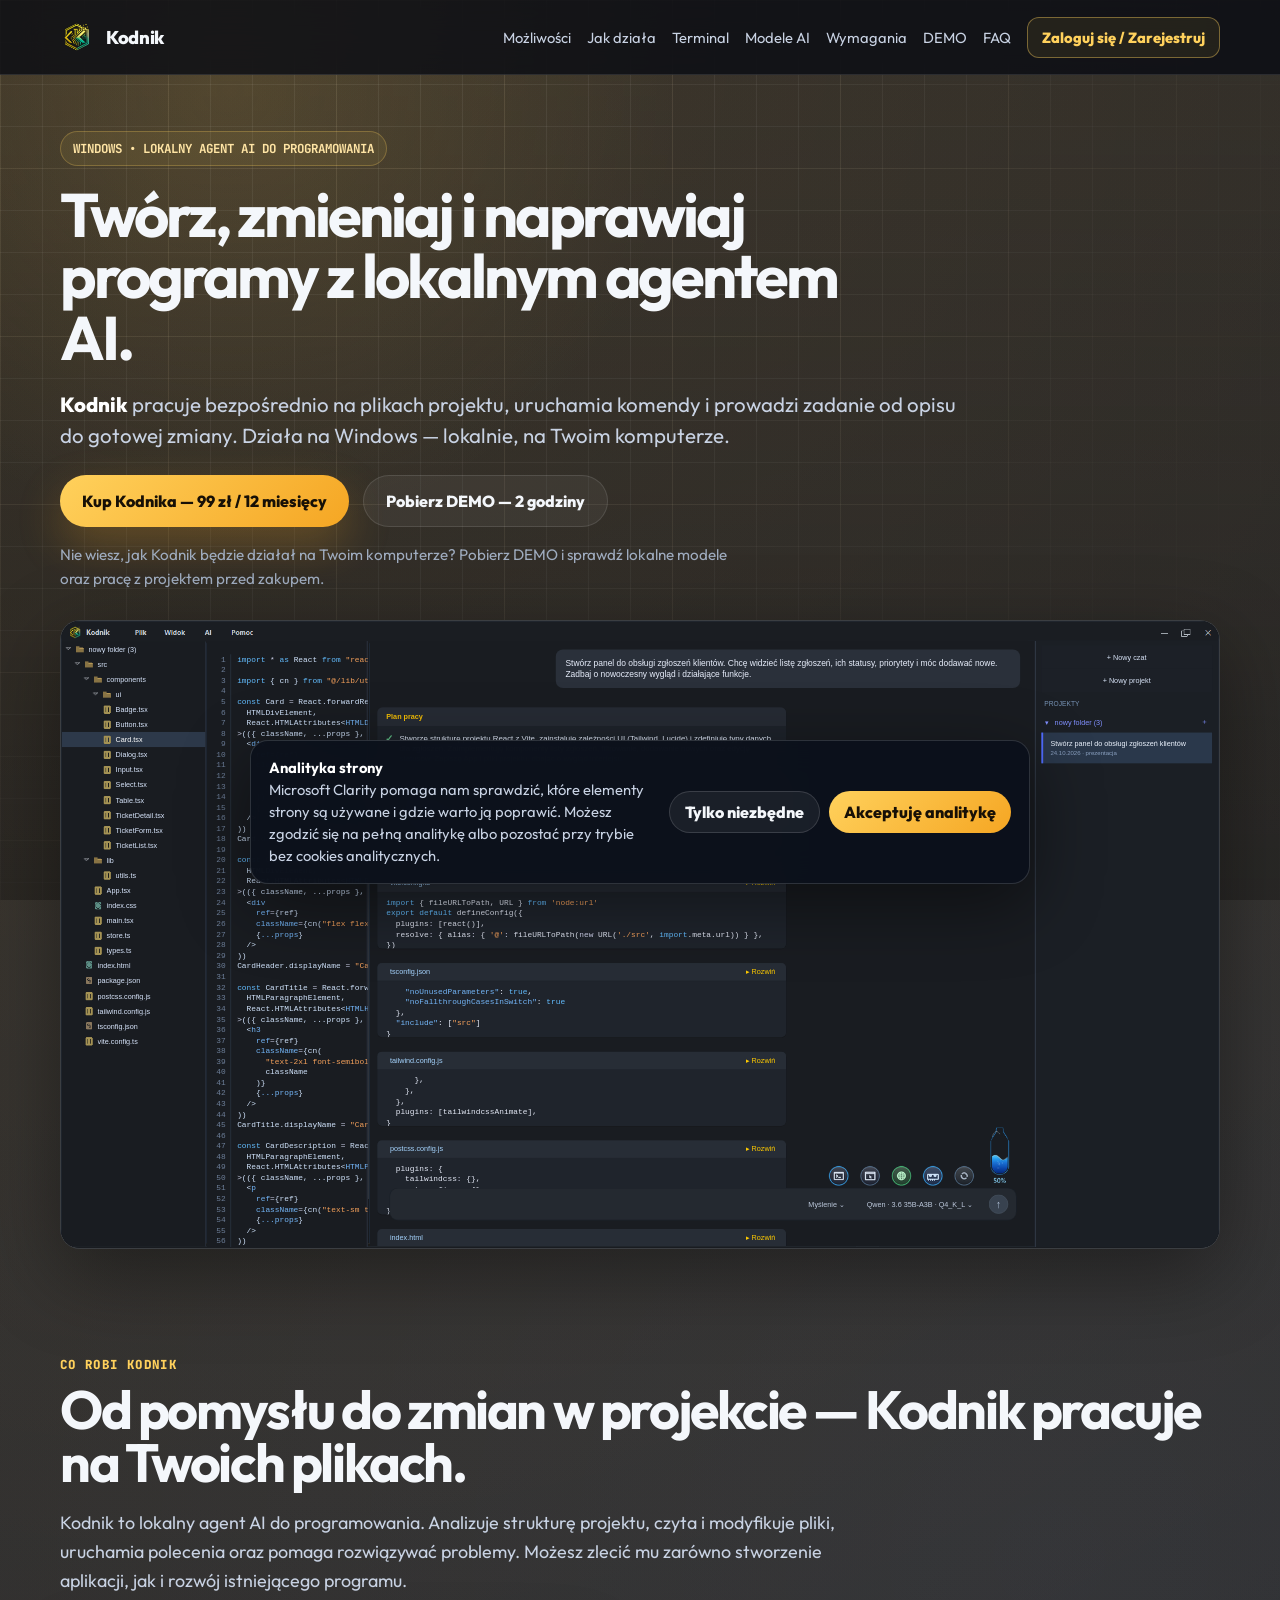
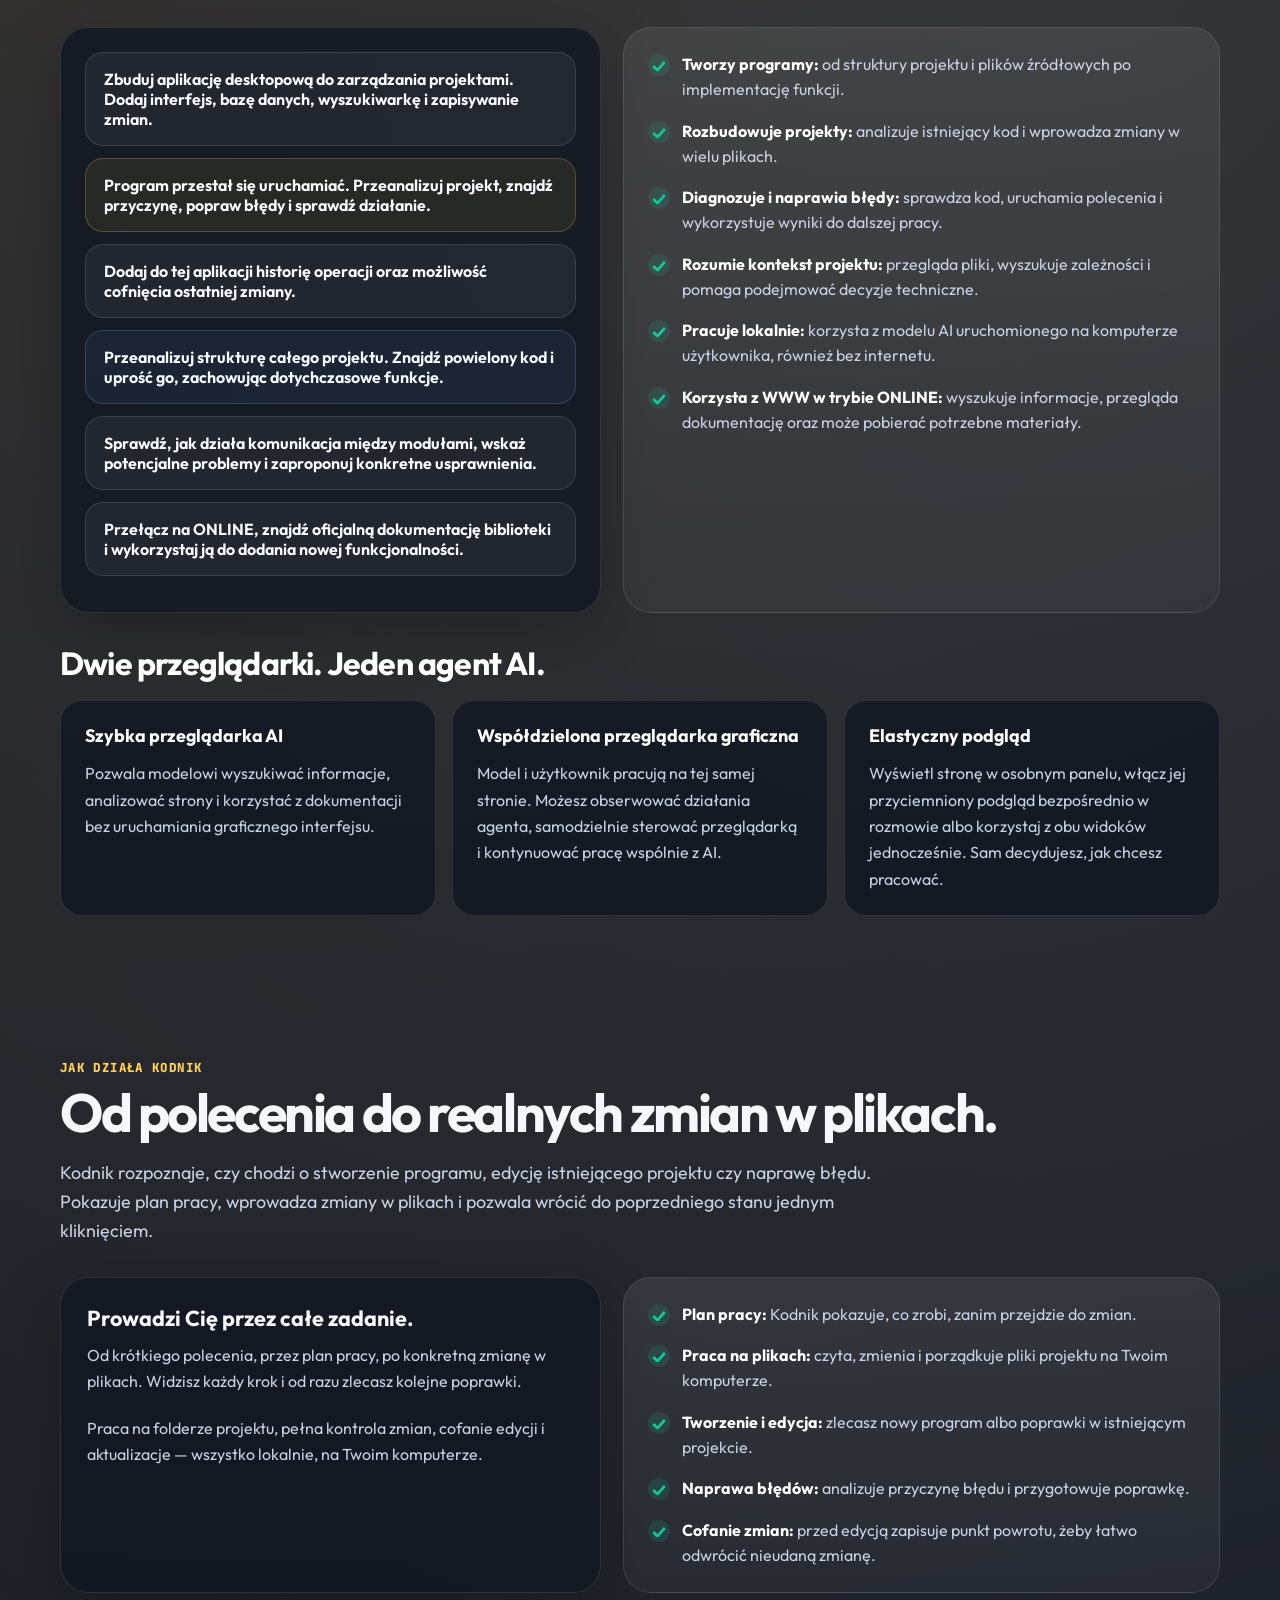
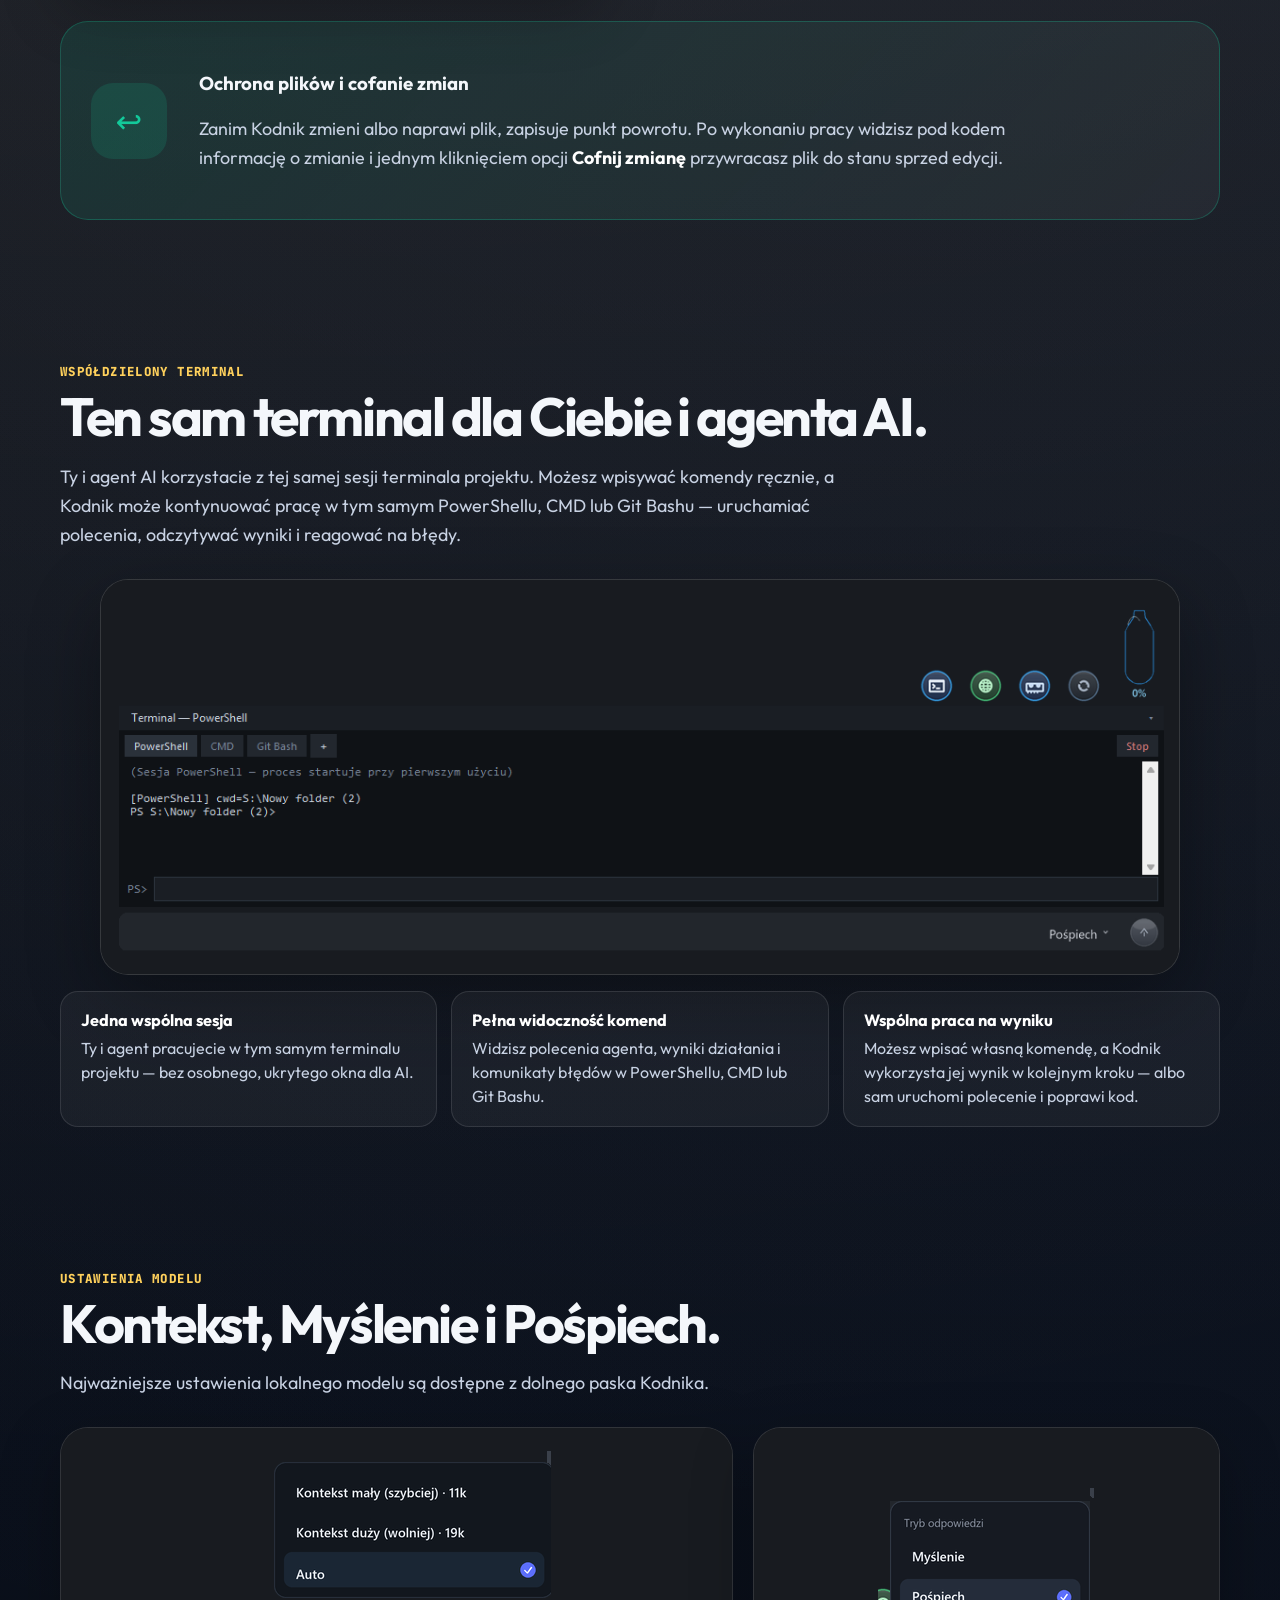
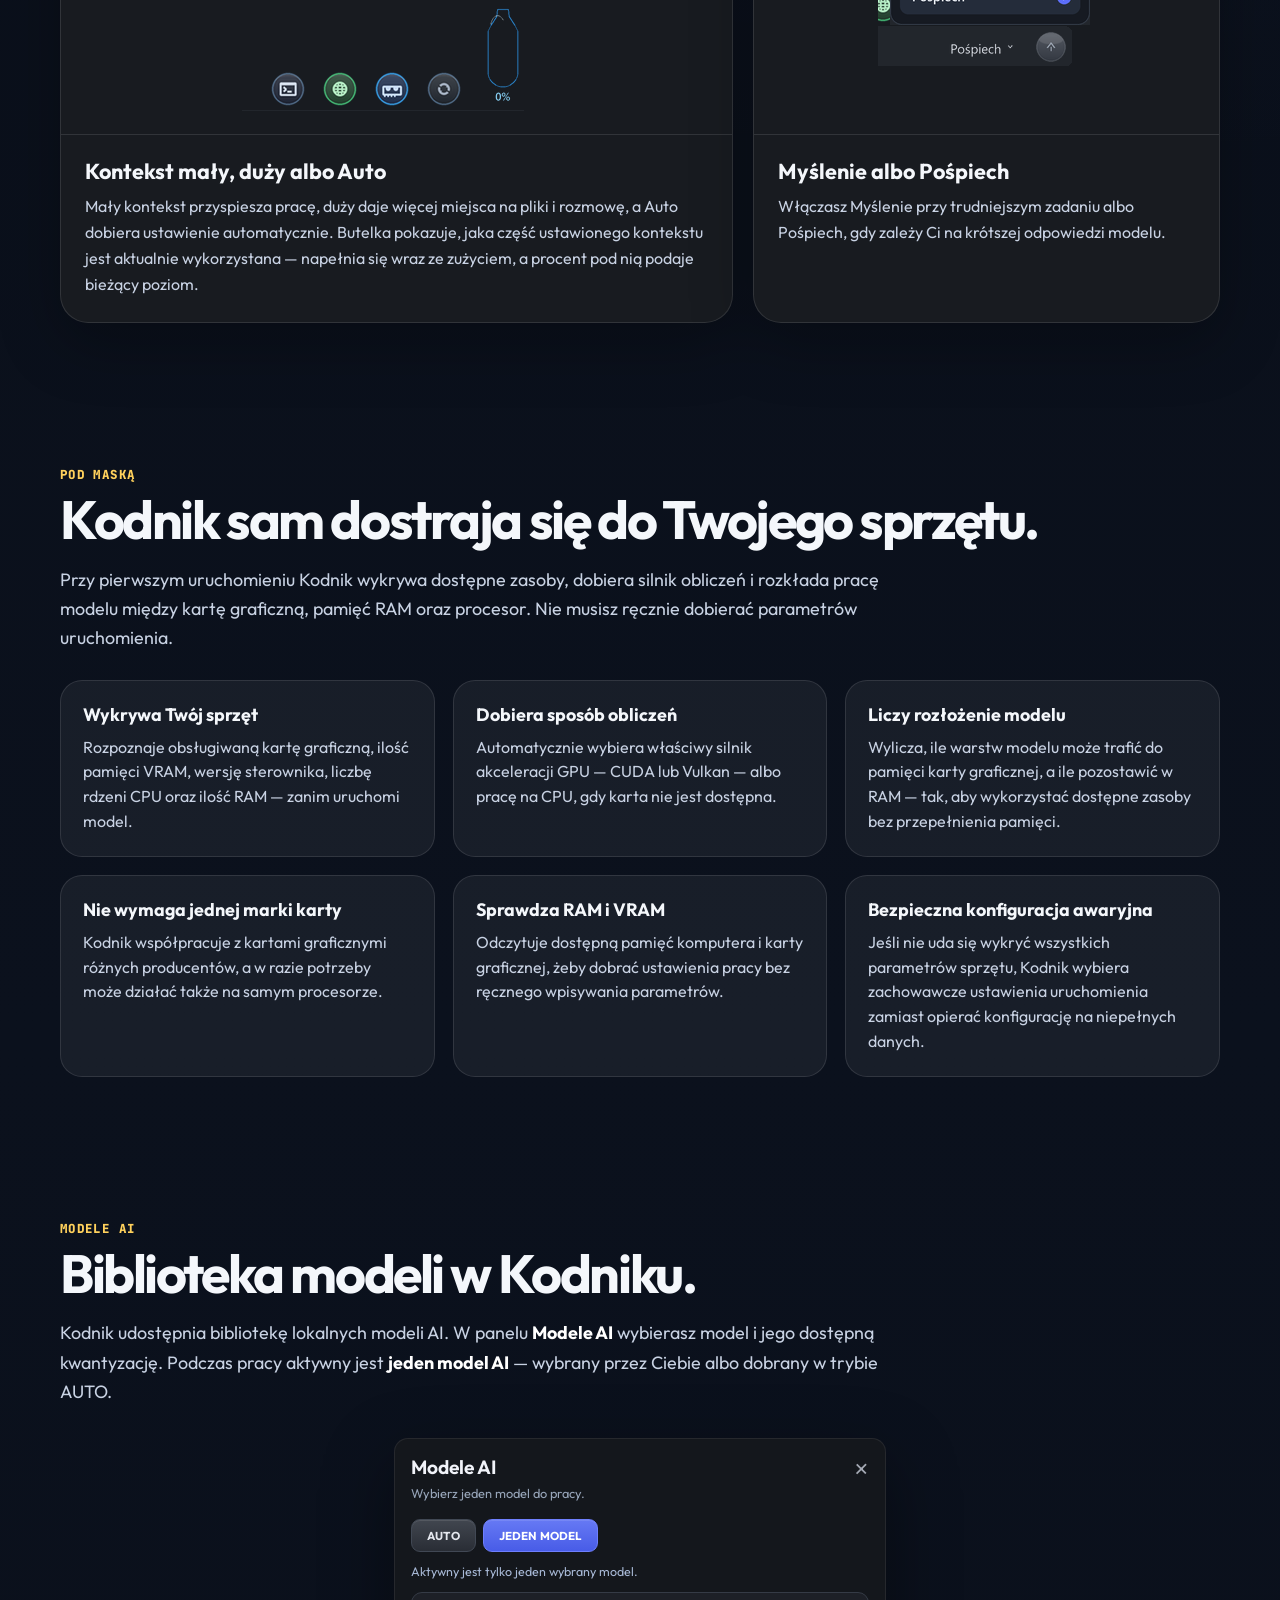
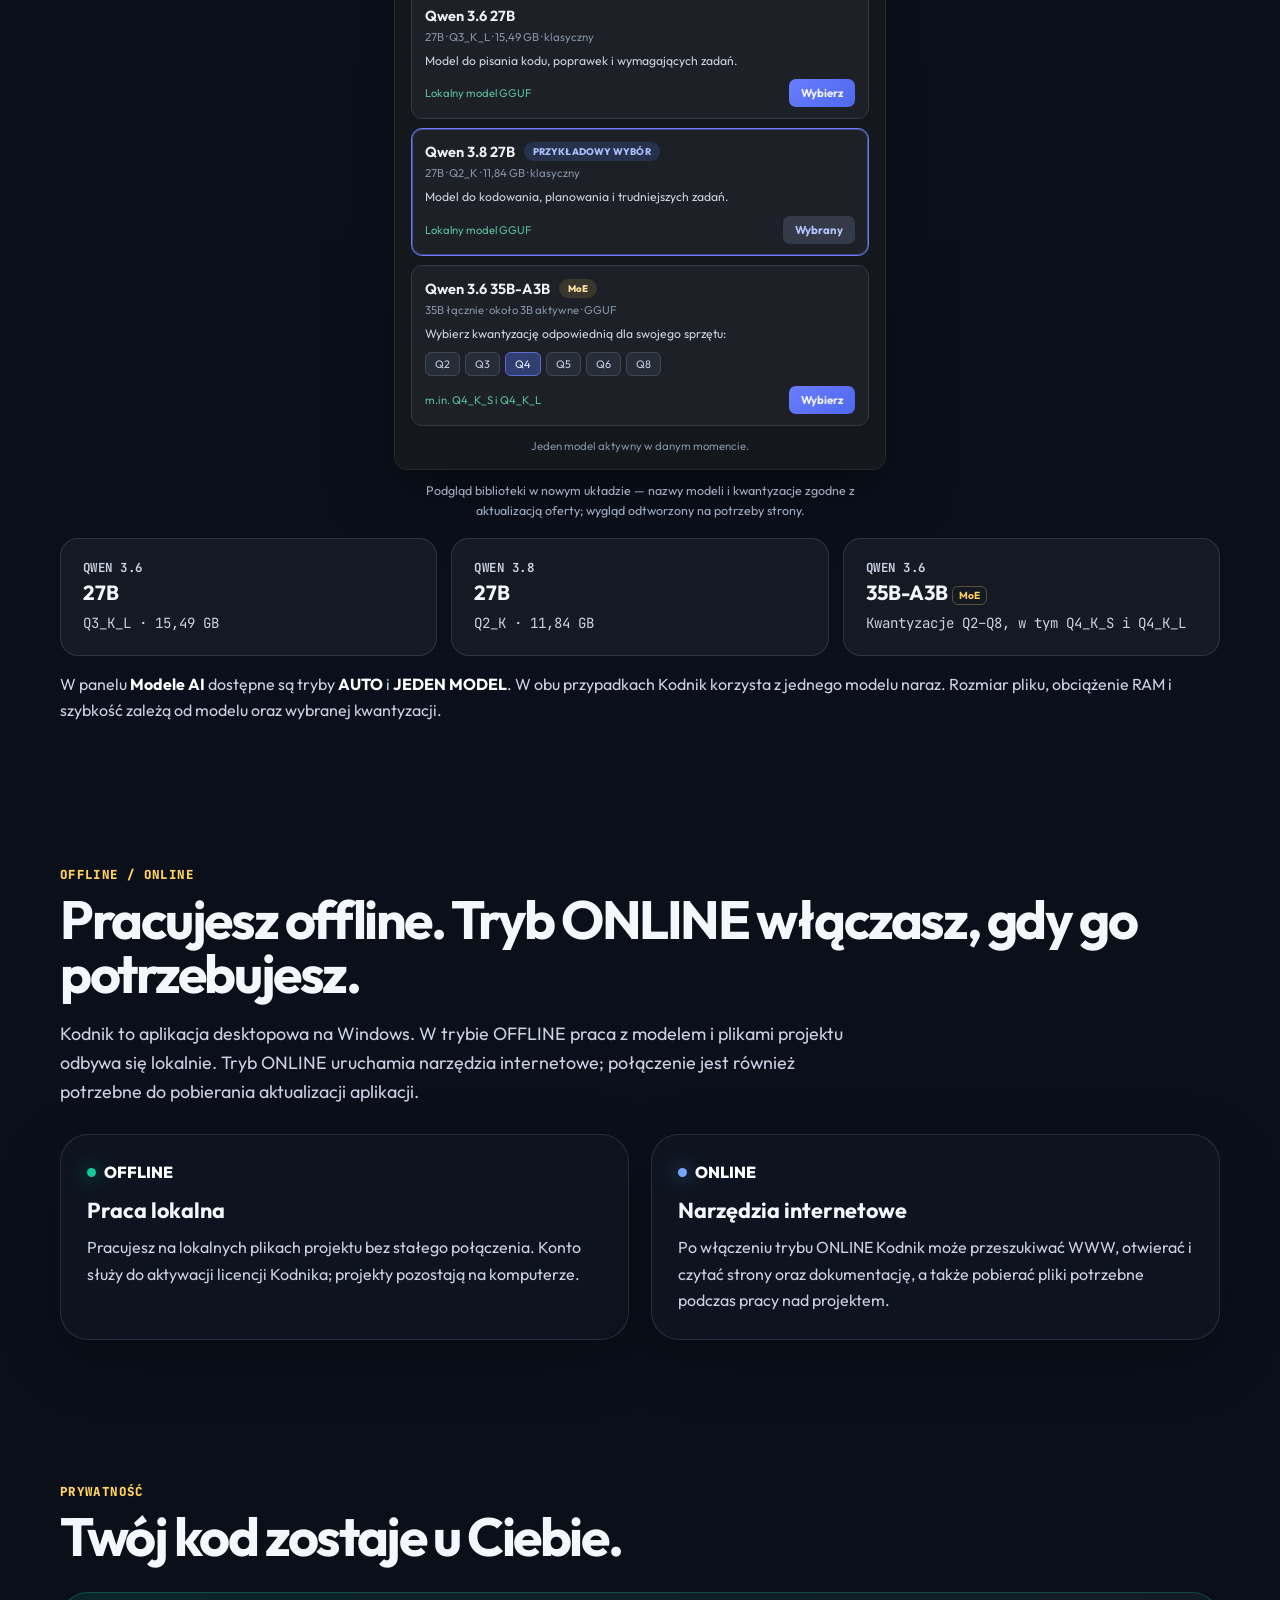
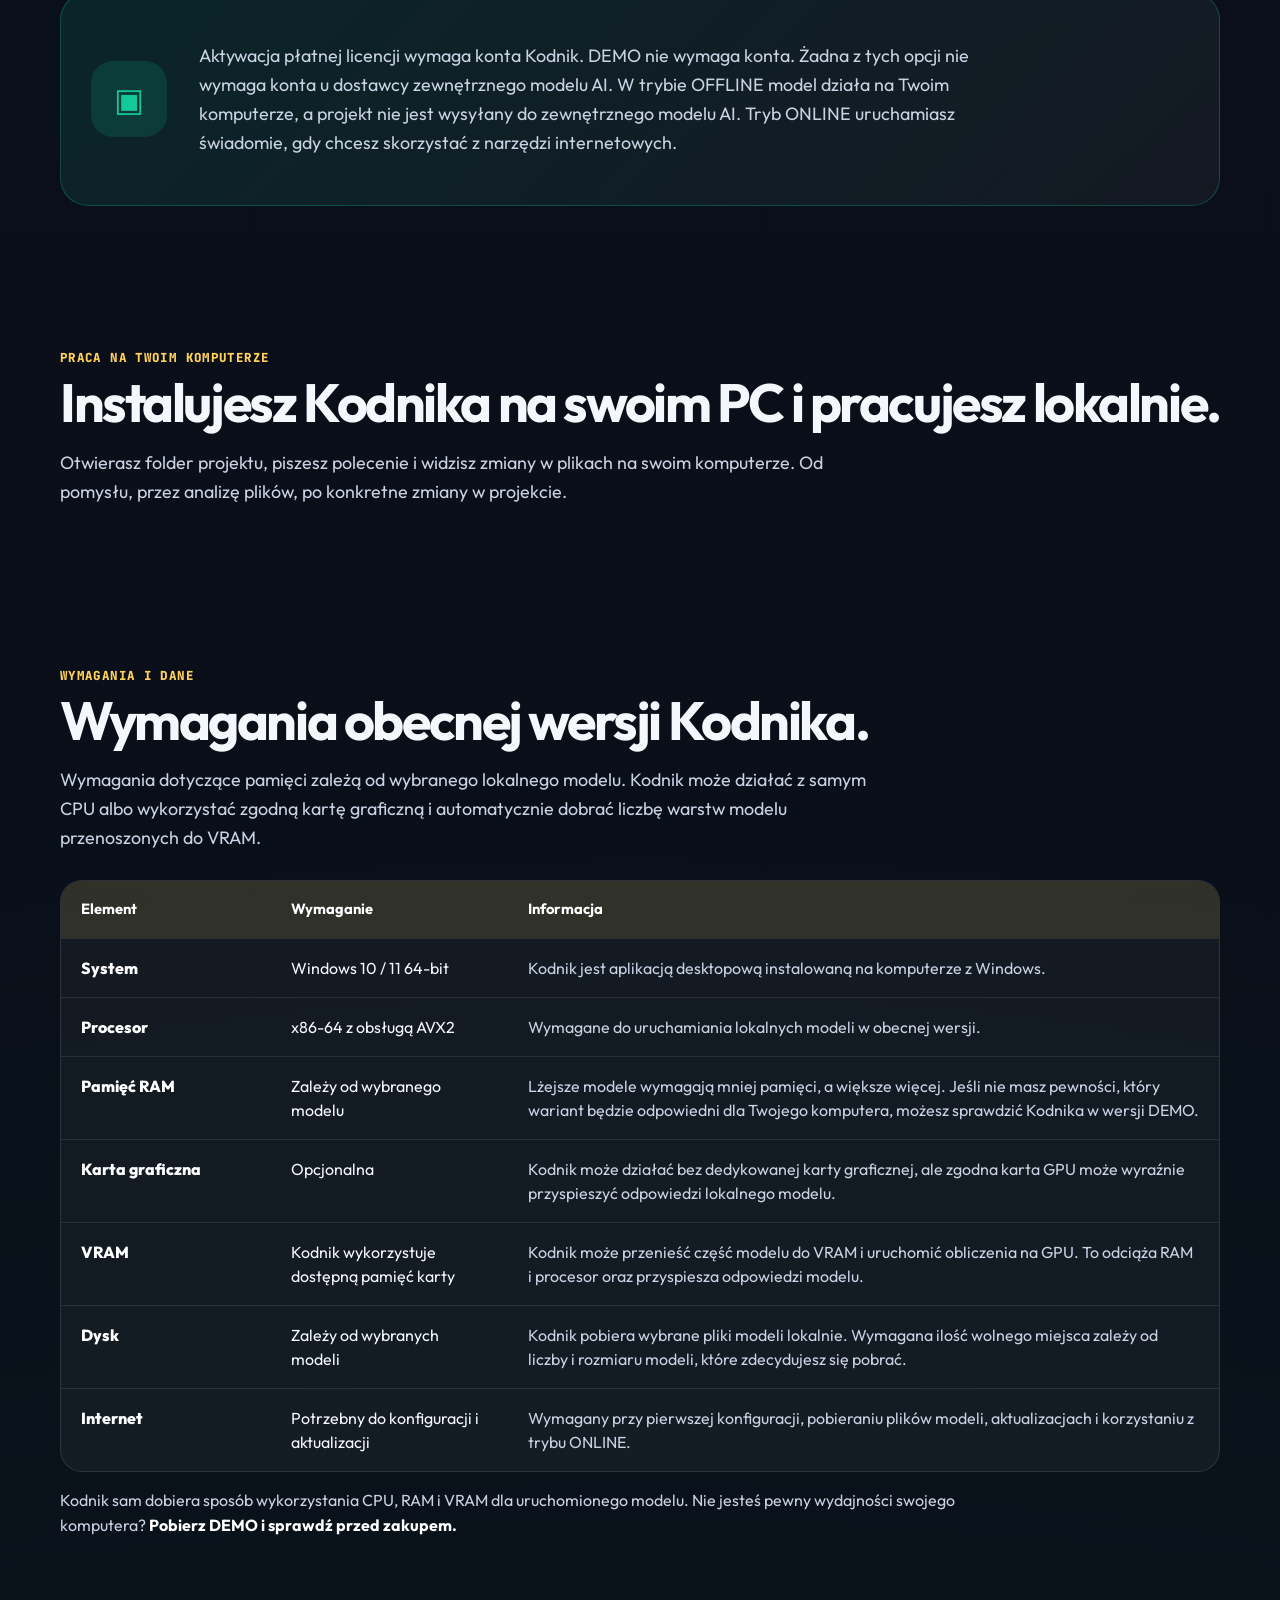
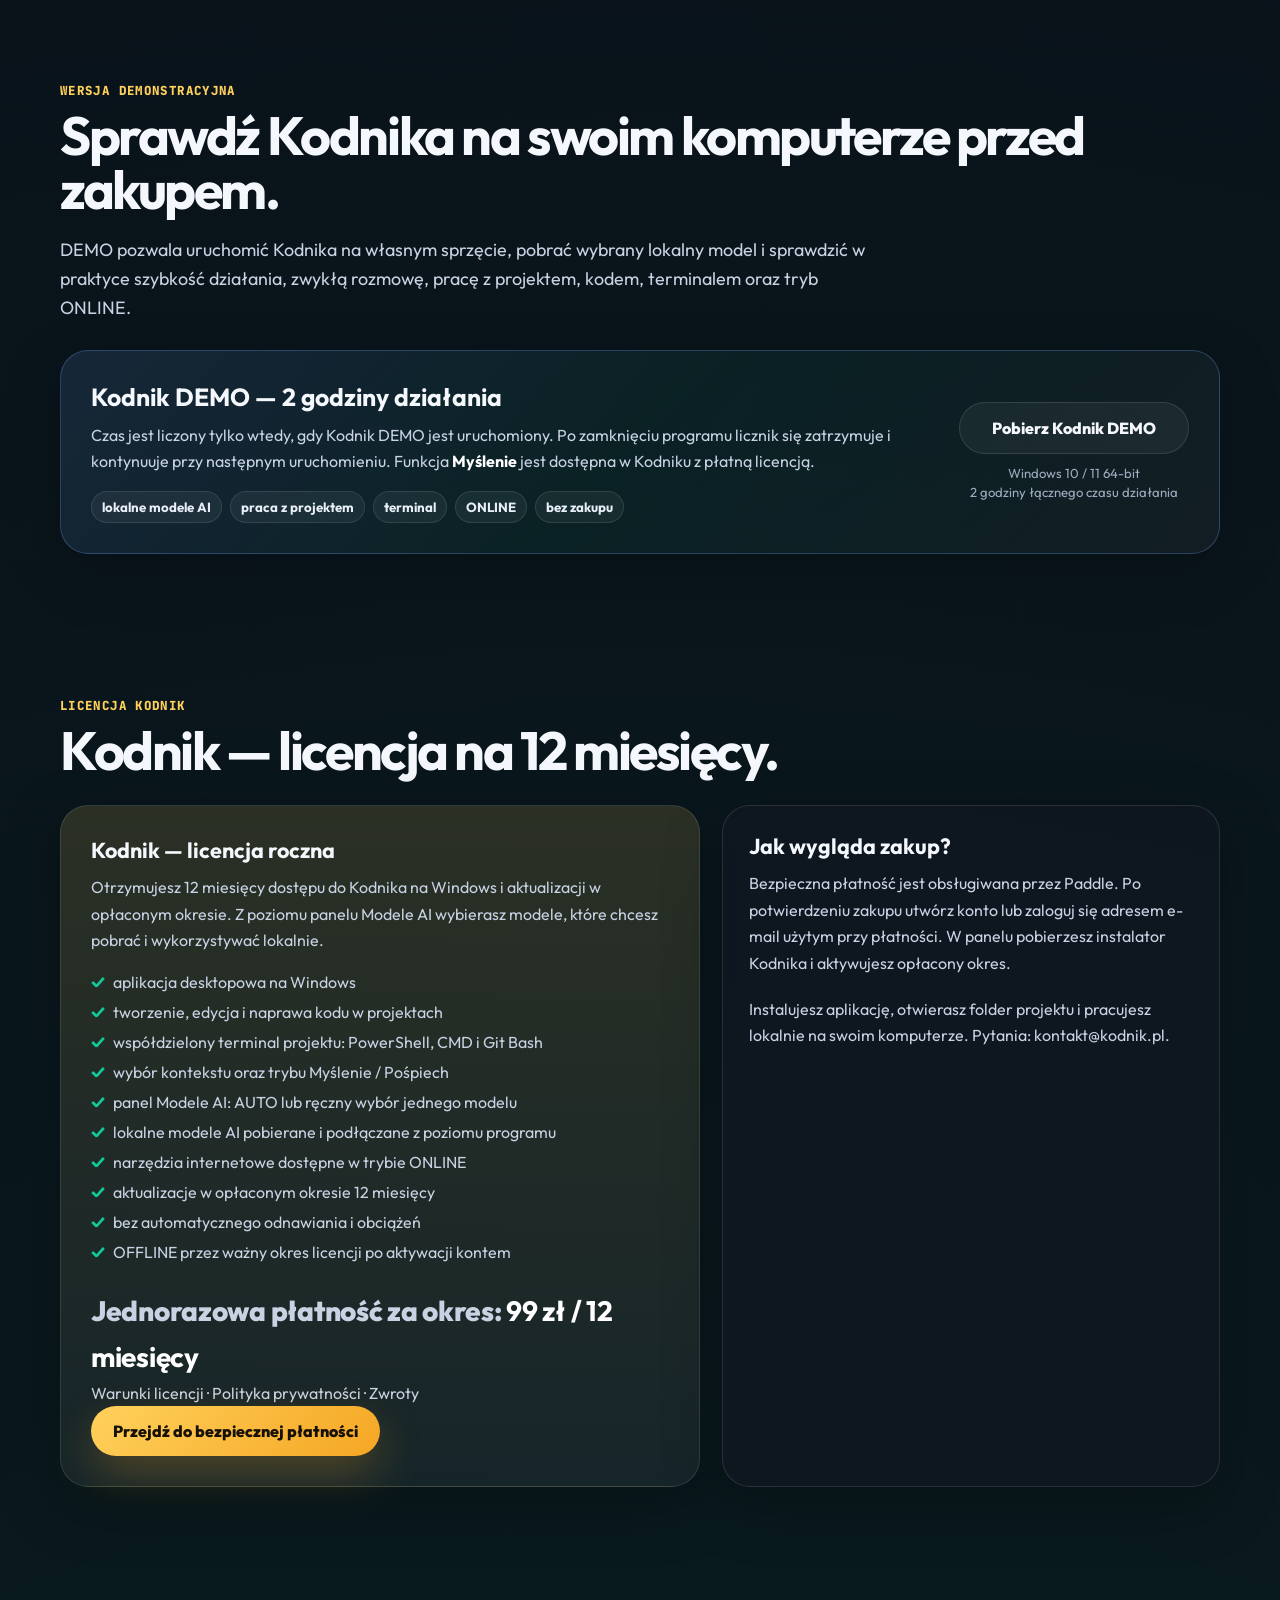
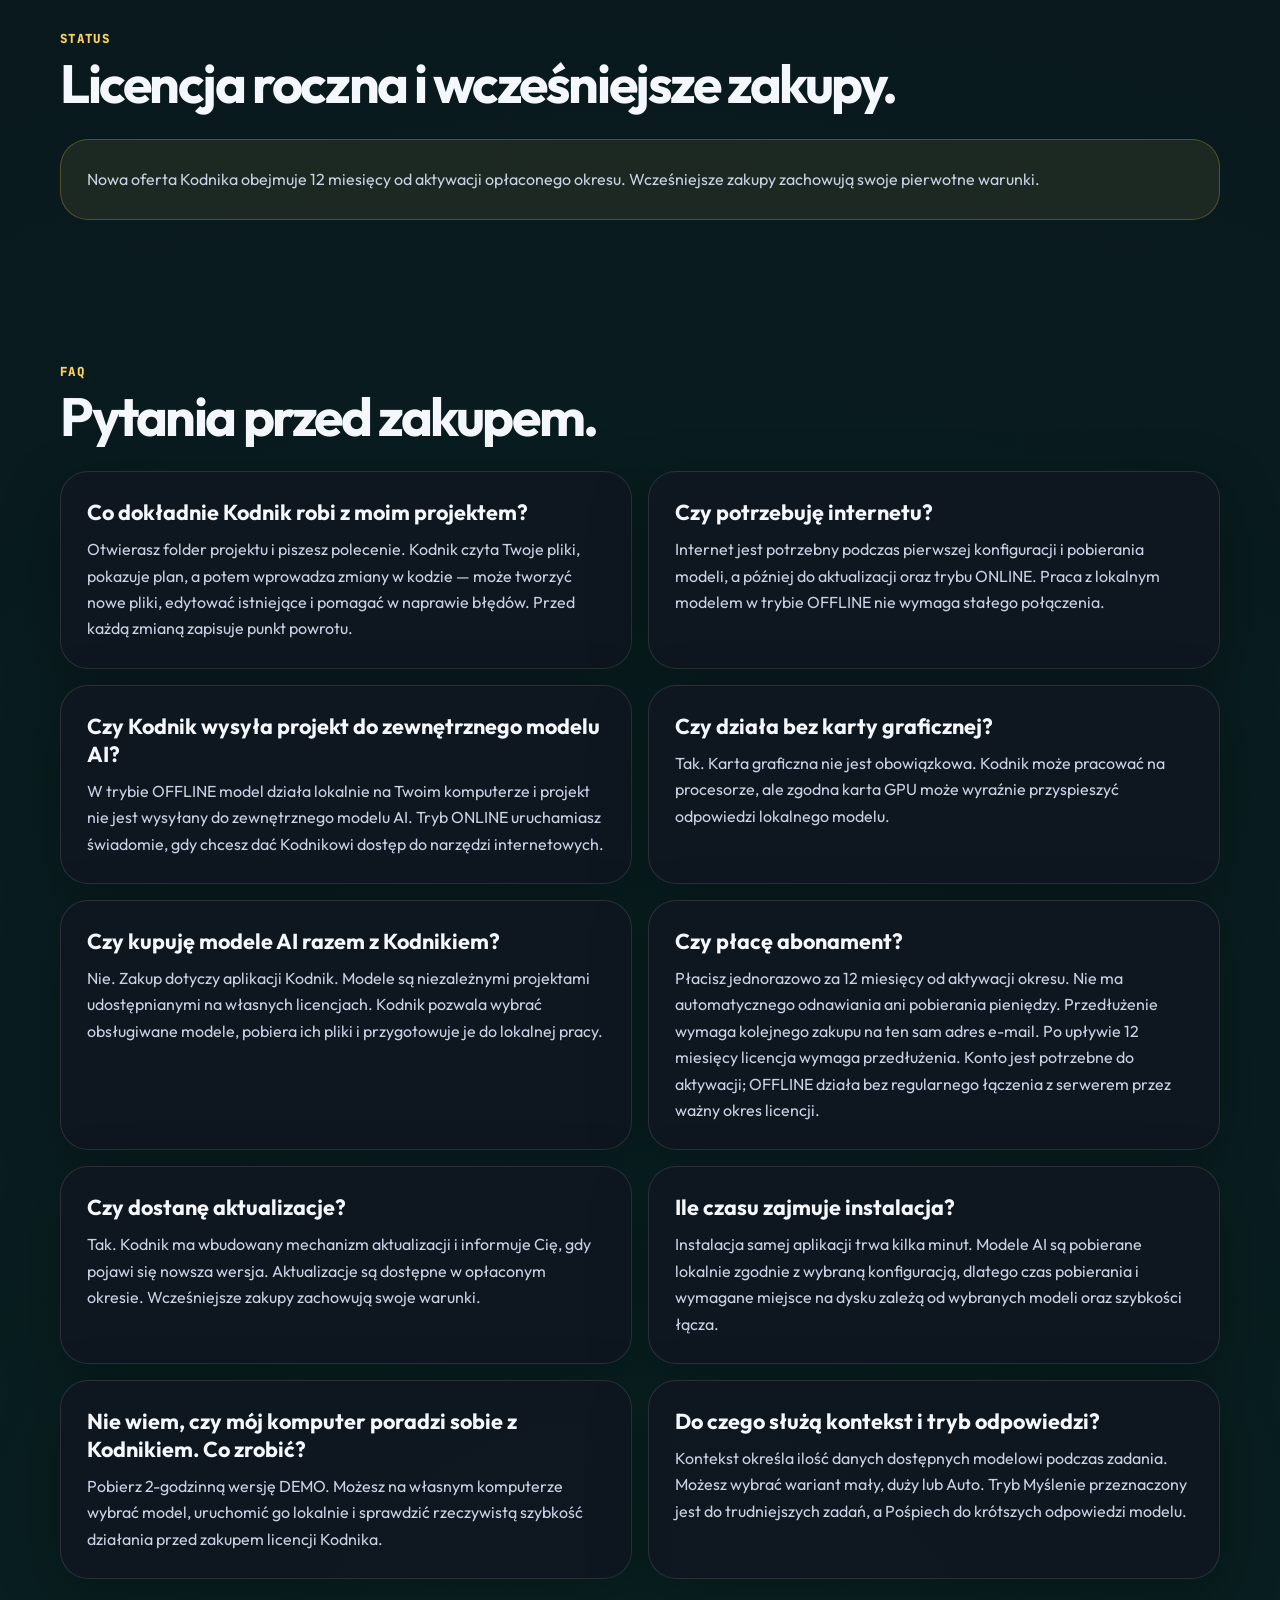
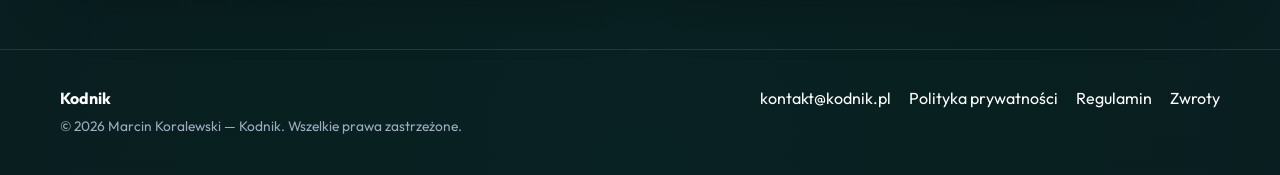
==== commit 0b2838c2: "Revise Kodnik descriptions and add new features Updated descriptions and features of the AI agent Ko" ====
--- a/index.html
+++ b/index.html
@@ -245,6 +245,16 @@
     .product-list { margin: 0; padding: 0; list-style: none; display:grid; gap: 16px; }
     .product-list li { display:flex; gap: 12px; align-items:flex-start; color: var(--muted-2); line-height:1.58; }
     .product-note-right { margin: 0; padding: 16px 18px; border-radius: 18px; border: 1px solid rgba(255,255,255,.10); background: rgba(255,255,255,.045); color: var(--muted-2); line-height: 1.62; }
+
+    /* Przeglądarki Kodnika: krótki opis funkcji bez zmiany podglądu aplikacji. */
+    .browser-overview { margin-top: 30px; }
+    .browser-overview h3 { margin: 0 0 17px; color: #fff; font-size: clamp(1.4rem, 2.6vw, 2rem); letter-spacing: -.025em; }
+    .browser-feature-grid { display: grid; grid-template-columns: repeat(3, minmax(0, 1fr)); gap: 16px; }
+    .browser-feature { padding: 23px 24px; border: 1px solid var(--line); border-radius: 22px; background: rgba(16, 22, 34, .82); min-width: 0; }
+    .browser-feature h4 { margin: 0 0 12px; color: #fff; font-size: 1.12rem; line-height: 1.35; }
+    .browser-feature p { margin: 0; color: var(--muted-2); line-height: 1.65; }
+    @media (max-width: 980px) { .browser-feature-grid { grid-template-columns: 1fr; } }
+
     .check { flex:0 0 auto; width: 22px; height:22px; display:grid; place-items:center; border-radius:999px; background: rgba(19,201,154,.14); color: var(--green); font-weight:900; margin-top:2px; }
 
     .split { display:grid; grid-template-columns: repeat(2, minmax(0,1fr)); gap: 22px; margin-top: 28px; }
@@ -288,6 +298,7 @@
     .demo-small { color:var(--muted); font-size:.82rem; line-height:1.45; text-align:center; }
     .faq-grid { display:grid; grid-template-columns: repeat(2, minmax(0,1fr)); gap: 16px; margin-top:28px; }
     .footer { padding: 38px 0; color: var(--muted); border-top:1px solid var(--line); }
+    .footer-copyright { margin-top: 8px; font-size: .86rem; line-height: 1.5; }
     .footer-inner { display:flex; justify-content:space-between; gap:18px; flex-wrap:wrap; }
     .footer a { color:#fff; }
     .footer-meta { display:flex; flex-wrap:wrap; gap:10px 18px; align-items:flex-start; }
@@ -654,7 +665,7 @@
 <span class="accent">Kodnik</span> pracuje bezpośrednio na plikach projektu, uruchamia komendy i prowadzi zadanie od opisu do gotowej zmiany. Działa na Windows — lokalnie, na Twoim komputerze.
           </p>
 <div class="cta-row">
-<a class="btn btn-primary" data-paddle-buy href="#cena">Kup Kodnika — 49,99 zł / 12 miesięcy</a>
+<a class="btn btn-primary" data-paddle-buy href="#cena">Kup Kodnika — 99 zł / 12 miesięcy</a>
 <a class="btn btn-secondary" href="https://github.com/botanik341/kodnik/releases/download/demo-2026-08-19/Kodnik_DEMO_Setup.exe" rel="noopener" target="_blank">Pobierz DEMO — 2 godziny</a>
 </div>
 <p class="hero-note">
@@ -941,30 +952,45 @@
 <section id="powiedz">
 <div class="container">
 <span class="section-kicker">Co robi Kodnik</span>
-<h2>Opisujesz zadanie — Kodnik prowadzi pracę na Twoich plikach.</h2>
+<h2>Od pomysłu do zmian w projekcie — Kodnik pracuje na Twoich plikach.</h2>
 <p class="section-lead">
-          Kodnik uruchamia lokalne modele AI i daje im narzędzia do pracy z projektem. Z poziomu programu zlecasz tworzenie nowych plików, edycję istniejących, analizę kodu i naprawę błędów.
-        </p>
+  Kodnik to lokalny agent AI do programowania. Analizuje strukturę projektu, czyta i modyfikuje pliki, uruchamia polecenia oraz pomaga rozwiązywać problemy. Możesz zlecić mu zarówno stworzenie aplikacji, jak i rozwój istniejącego programu.
+</p>
 <div class="prompt-wall">
 <div class="prompt-panel">
-<div class="prompt-bubble">Stwórz prostą aplikację do notatek z zapisem wpisów.</div>
-<div class="prompt-bubble">Zmień wygląd przycisku Zapisz.</div>
-<div class="prompt-bubble">Znajdź i napraw błąd, przez który program się nie uruchamia.</div>
-<div class="prompt-bubble">Wyjaśnij, co robi ten plik i od czego zacząć.</div>
-<div class="prompt-bubble">Dodaj nową funkcję do mojej aplikacji.</div>
-<div class="prompt-bubble">Przełącz na ONLINE, otwórz dokumentację biblioteki i zastosuj ją w projekcie.</div>
+<div class="prompt-bubble">Zbuduj aplikację desktopową do zarządzania projektami. Dodaj interfejs, bazę danych, wyszukiwarkę i zapisywanie zmian.</div>
+<div class="prompt-bubble">Program przestał się uruchamiać. Przeanalizuj projekt, znajdź przyczynę, popraw błędy i sprawdź działanie.</div>
+<div class="prompt-bubble">Dodaj do tej aplikacji historię operacji oraz możliwość cofnięcia ostatniej zmiany.</div>
+<div class="prompt-bubble">Przeanalizuj strukturę całego projektu. Znajdź powielony kod i uprość go, zachowując dotychczasowe funkcje.</div>
+<div class="prompt-bubble">Sprawdź, jak działa komunikacja między modułami, wskaż potencjalne problemy i zaproponuj konkretne usprawnienia.</div>
+<div class="prompt-bubble">Przełącz na ONLINE, znajdź oficjalną dokumentację biblioteki i wykorzystaj ją do dodania nowej funkcjonalności.</div>
 </div>
 <div class="product-panel">
 <ul class="product-list">
-<li><span class="check">✓</span><span><strong>Tworzenie programów:</strong> opisujesz, co chcesz zrobić, a Kodnik prowadzi pracę nad plikami projektu na Twoim komputerze.</span></li>
-<li><span class="check">✓</span><span><strong>Zmienia istniejący projekt:</strong> Kodnik analizuje pliki i wprowadza konkretne zmiany w kodzie, krok po kroku.</span></li>
-<li><span class="check">✓</span><span><strong>Naprawa błędów:</strong> analizuje przyczynę problemu i przygotowuje poprawkę w plikach projektu.</span></li>
-<li><span class="check">✓</span><span><strong>Rozmawia i analizuje:</strong> wyjaśnia kod, odpowiada na pytania i pomaga zaplanować kolejne kroki.</span></li>
-<li><span class="check">✓</span><span><strong>Narzędzia internetowe:</strong> w trybie ONLINE przeszukuje WWW, otwiera i czyta strony oraz dokumentację, a także pobiera pliki potrzebne podczas pracy.</span></li>
+<li><span class="check">✓</span><span><strong>Tworzy programy:</strong> od struktury projektu i plików źródłowych po implementację funkcji.</span></li>
+<li><span class="check">✓</span><span><strong>Rozbudowuje projekty:</strong> analizuje istniejący kod i wprowadza zmiany w wielu plikach.</span></li>
+<li><span class="check">✓</span><span><strong>Diagnozuje i naprawia błędy:</strong> sprawdza kod, uruchamia polecenia i wykorzystuje wyniki do dalszej pracy.</span></li>
+<li><span class="check">✓</span><span><strong>Rozumie kontekst projektu:</strong> przegląda pliki, wyszukuje zależności i pomaga podejmować decyzje techniczne.</span></li>
+<li><span class="check">✓</span><span><strong>Pracuje lokalnie:</strong> korzysta z modelu AI uruchomionego na komputerze użytkownika, również bez internetu.</span></li>
+<li><span class="check">✓</span><span><strong>Korzysta z WWW w trybie ONLINE:</strong> wyszukuje informacje, przegląda dokumentację oraz może pobierać potrzebne materiały.</span></li>
 </ul>
-<p class="product-note-right">
-              Zaczynasz od krótkiego polecenia, a Kodnik prowadzi Cię od pomysłu aż do działającej zmiany w plikach.
-            </p>
+</div>
+</div>
+<div class="browser-overview">
+<h3>Dwie przeglądarki. Jeden agent AI.</h3>
+<div class="browser-feature-grid">
+<div class="browser-feature">
+<h4>Szybka przeglądarka AI</h4>
+<p>Pozwala modelowi wyszukiwać informacje, analizować strony i korzystać z dokumentacji bez uruchamiania graficznego interfejsu.</p>
+</div>
+<div class="browser-feature">
+<h4>Współdzielona przeglądarka graficzna</h4>
+<p>Model i użytkownik pracują na tej samej stronie. Możesz obserwować działania agenta, samodzielnie sterować przeglądarką i kontynuować pracę wspólnie z AI.</p>
+</div>
+<div class="browser-feature">
+<h4>Elastyczny podgląd</h4>
+<p>Wyświetl stronę w osobnym panelu, włącz jej przyciemniony podgląd bezpośrednio w rozmowie albo korzystaj z obu widoków jednocześnie. Sam decydujesz, jak chcesz pracować.</p>
+</div>
 </div>
 </div>
 </div>
@@ -1313,7 +1339,7 @@
 <li>bez automatycznego odnawiania i obciążeń</li>
 <li>OFFLINE przez ważny okres licencji po aktywacji kontem</li>
 </ul>
-<p class="price">Jednorazowa płatność za okres: <strong>49,99 zł / 12 miesięcy</strong></p>
+<p class="price">Jednorazowa płatność za okres: <strong>99 zł / 12 miesięcy</strong></p>
 <p><a href="/terms.html">Warunki licencji</a> · <a href="https://kodnik.com/privacy.html">Polityka prywatności</a> · <a href="https://kodnik.com/refund-policy.html">Zwroty</a></p>
 <a class="btn btn-primary" data-paddle-buy href="#cena">Przejdź do bezpiecznej płatności</a>
 </div>
@@ -1390,7 +1416,7 @@
 </main>
 <footer class="footer" id="kontakt">
 <div class="container footer-inner">
-<div><strong>Kodnik</strong></div>
+<div><strong>Kodnik</strong><div class="footer-copyright">&copy; 2026 Marcin Koralewski — Kodnik. Wszelkie prawa zastrzeżone.</div></div>
 <div class="footer-meta">
 <a href="mailto:kontakt@kodnik.pl">kontakt@kodnik.pl</a>
 <a href="https://kodnik.com/privacy.html">Polityka prywatności</a>
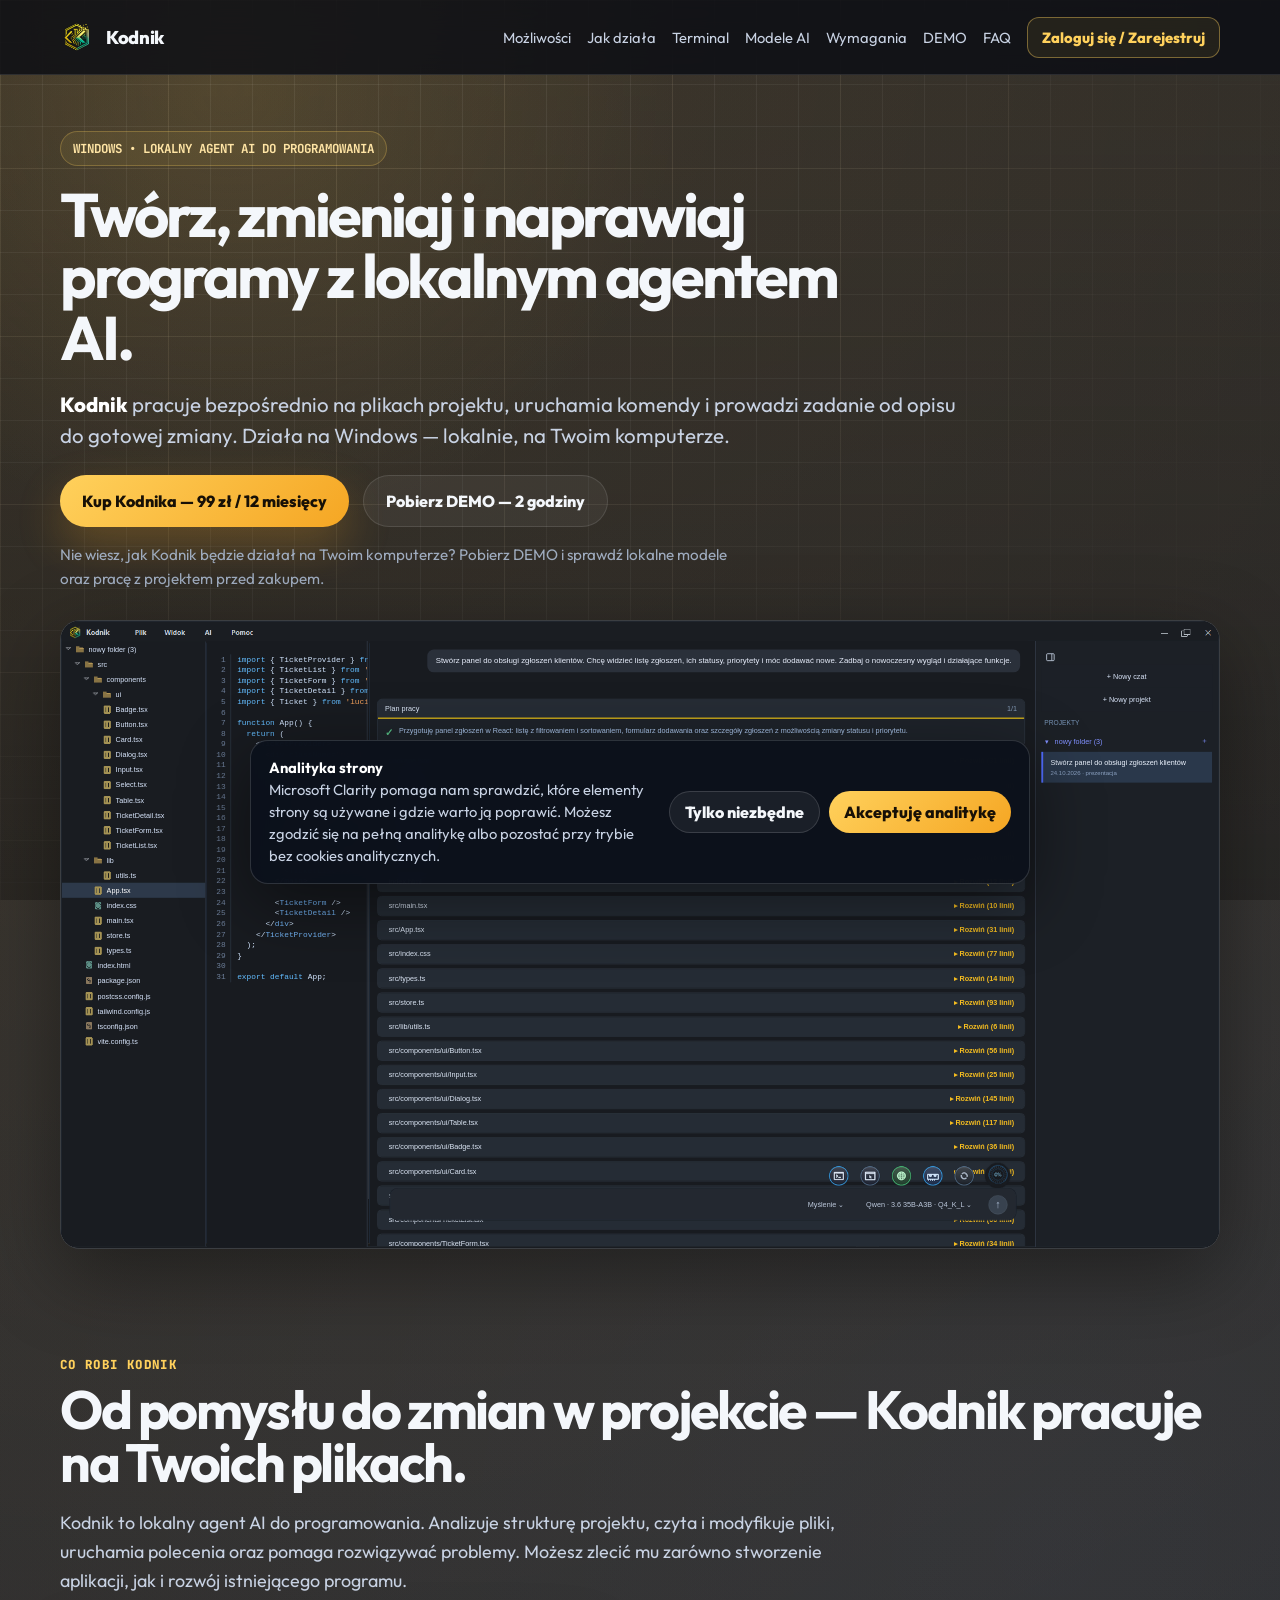
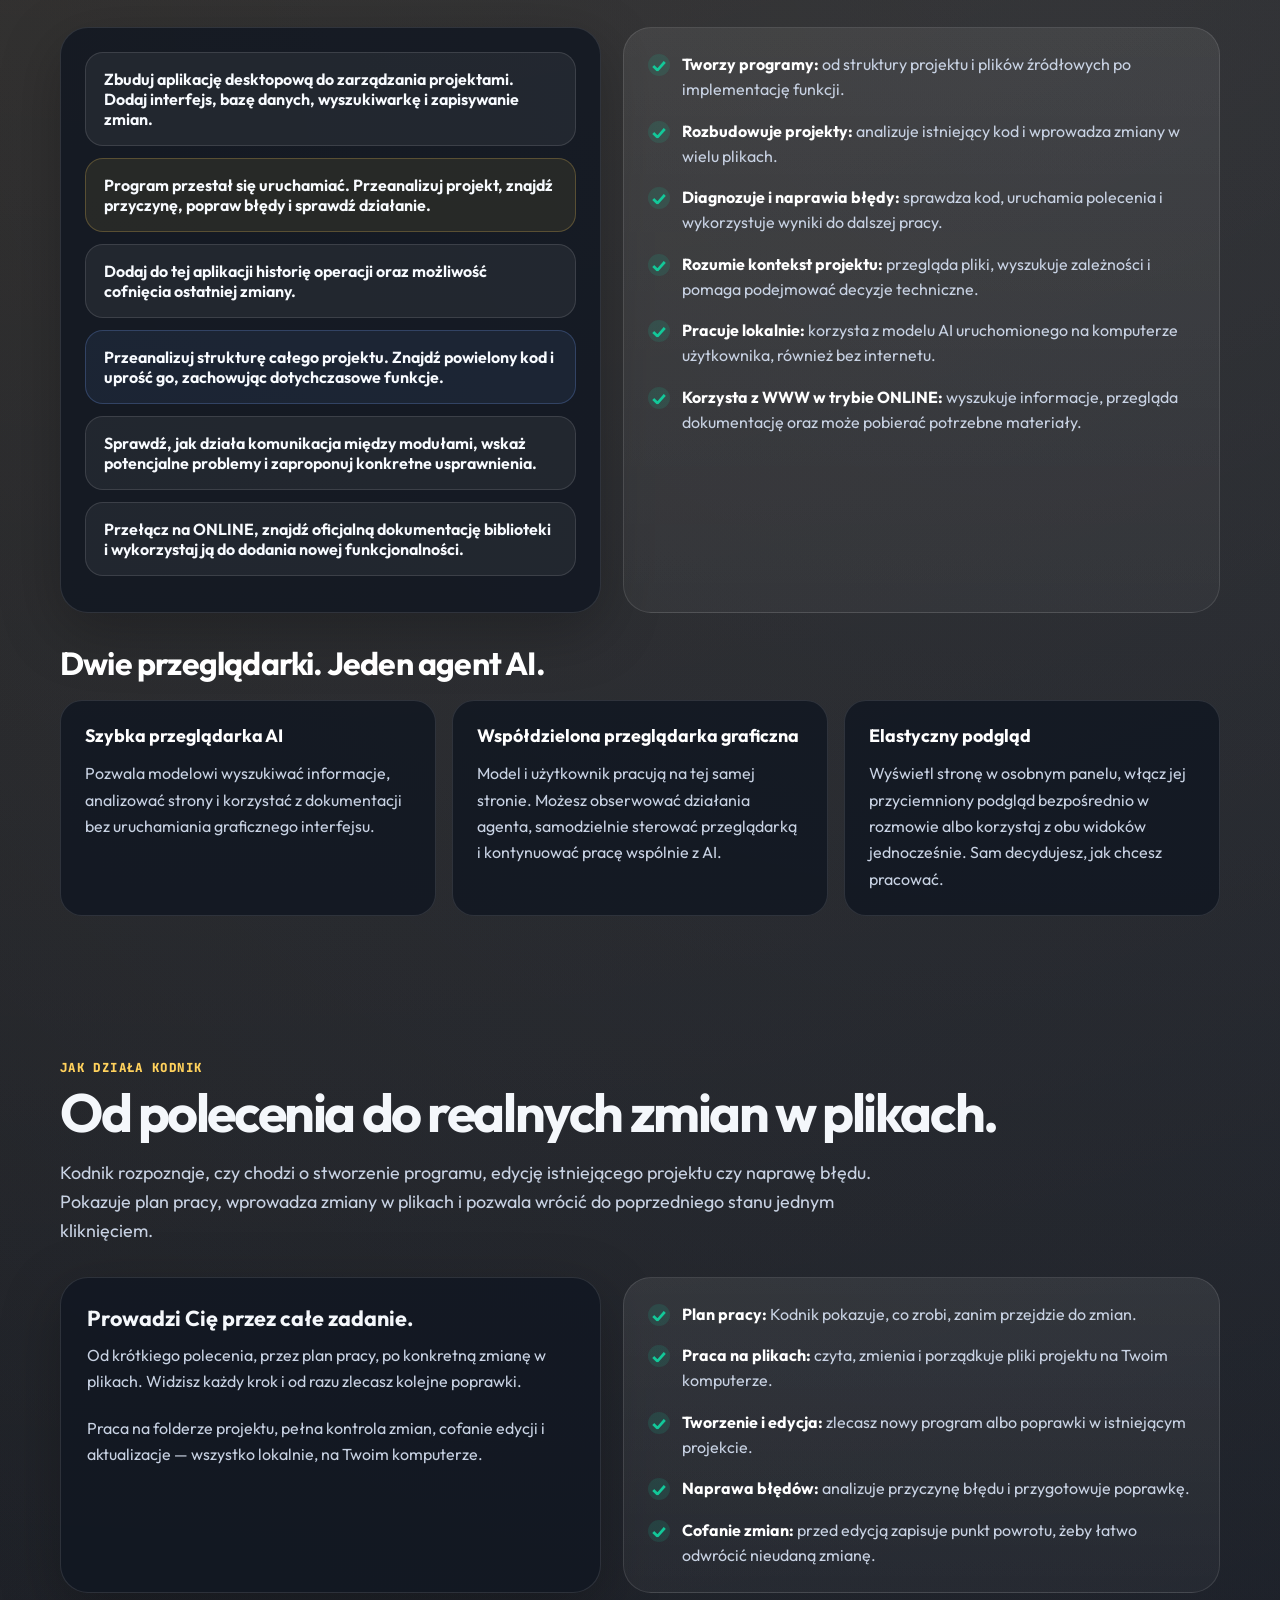
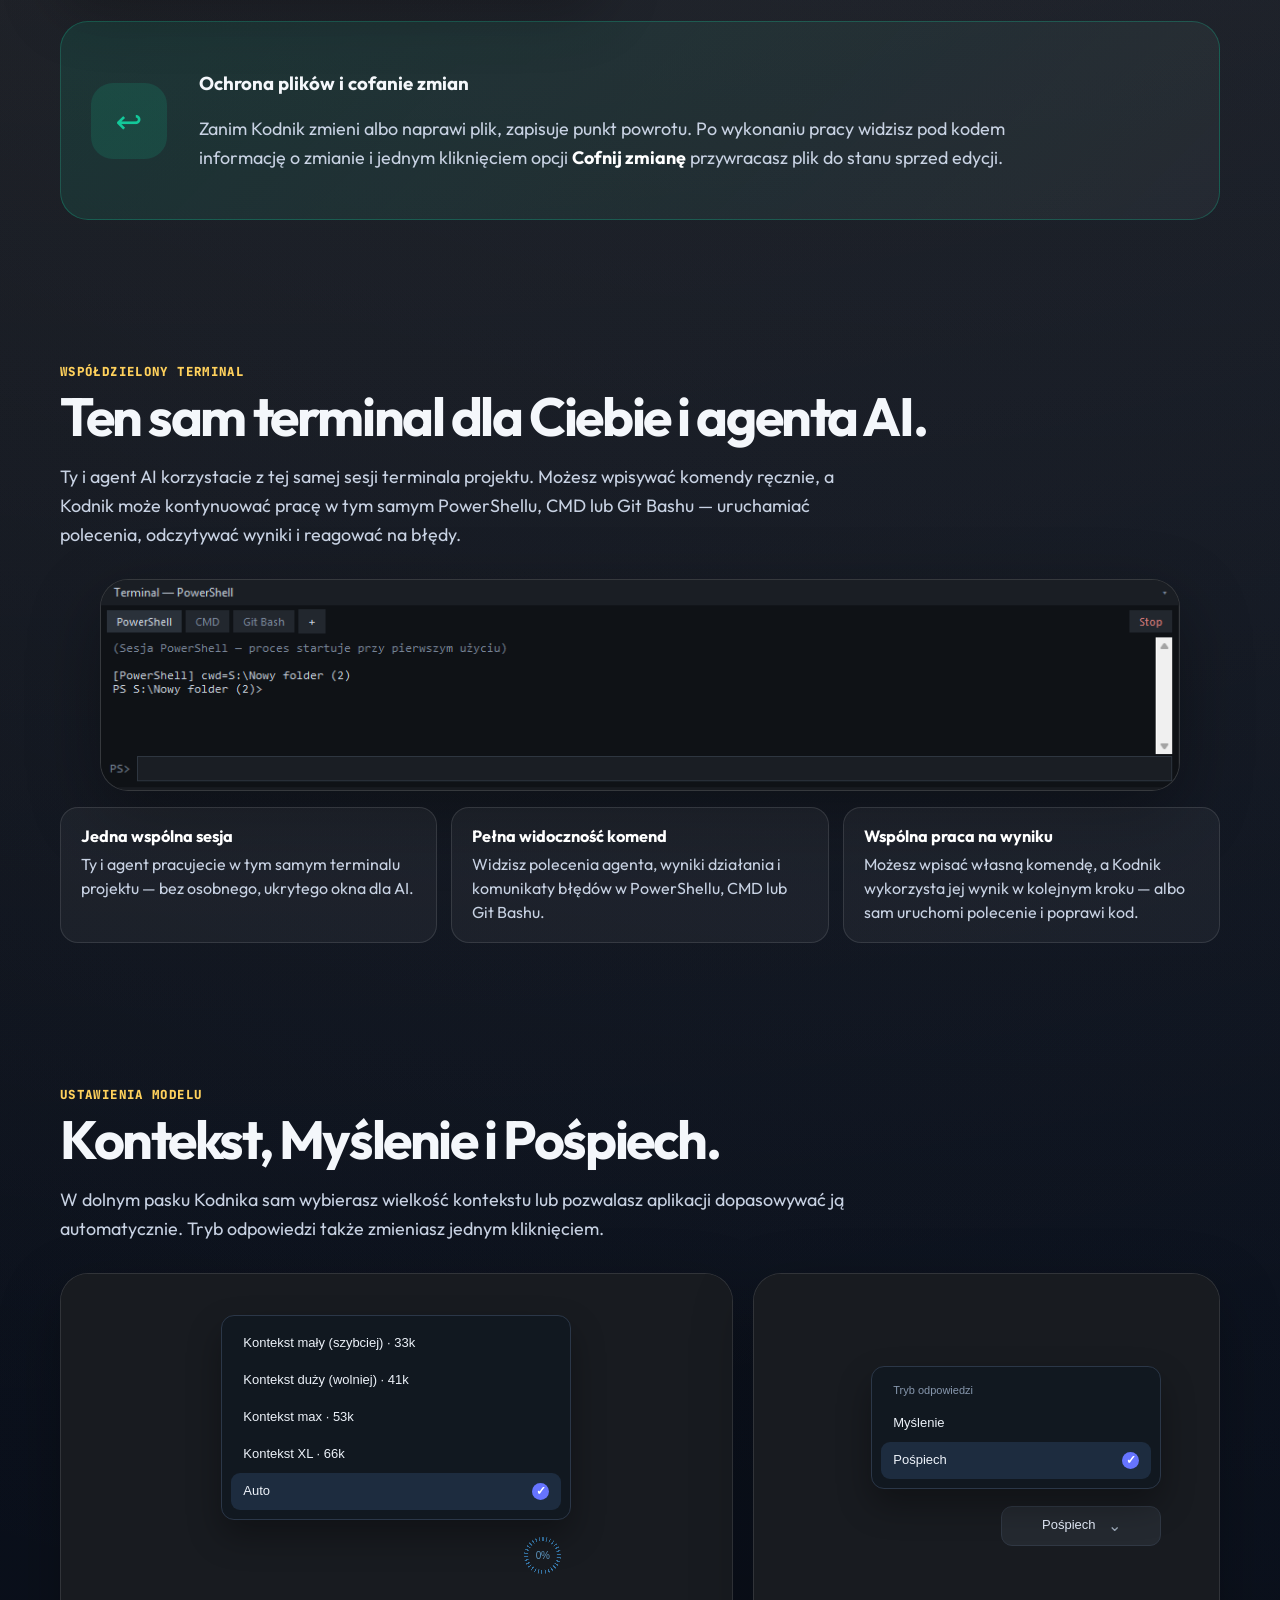
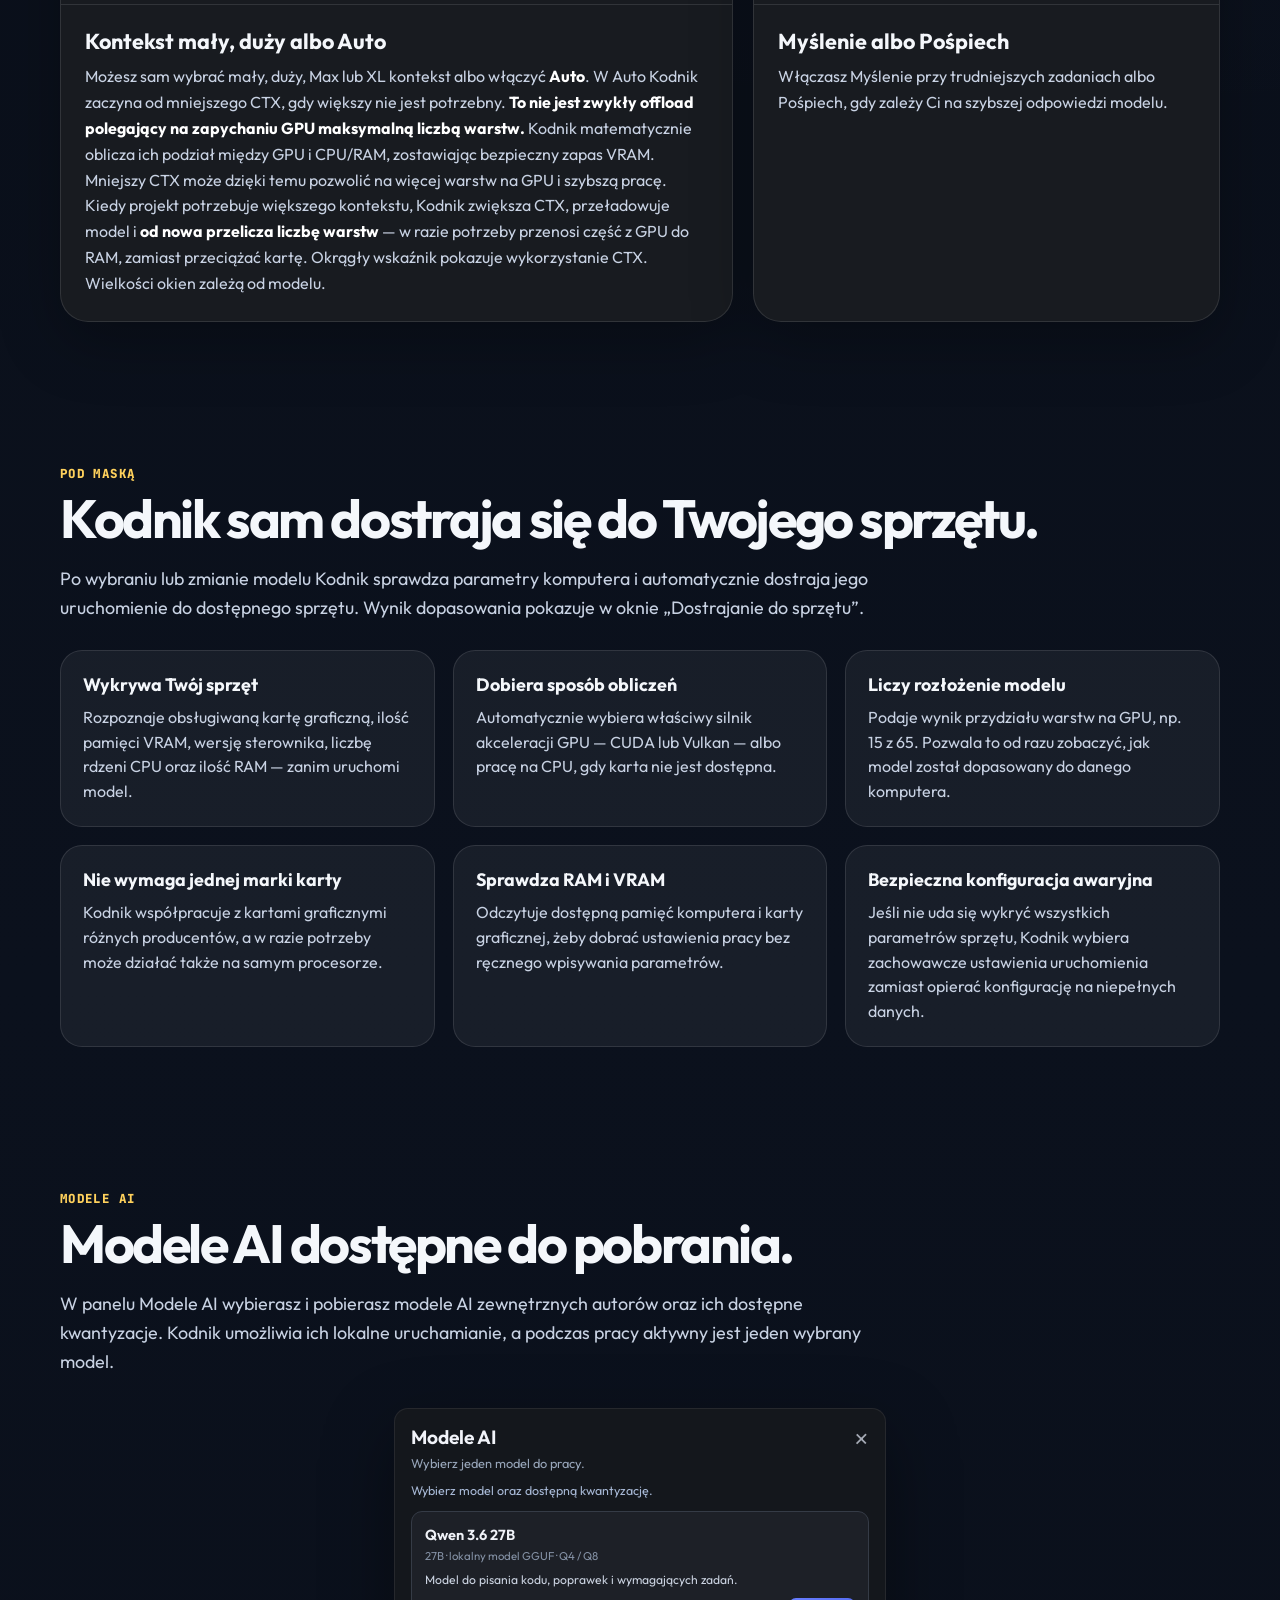
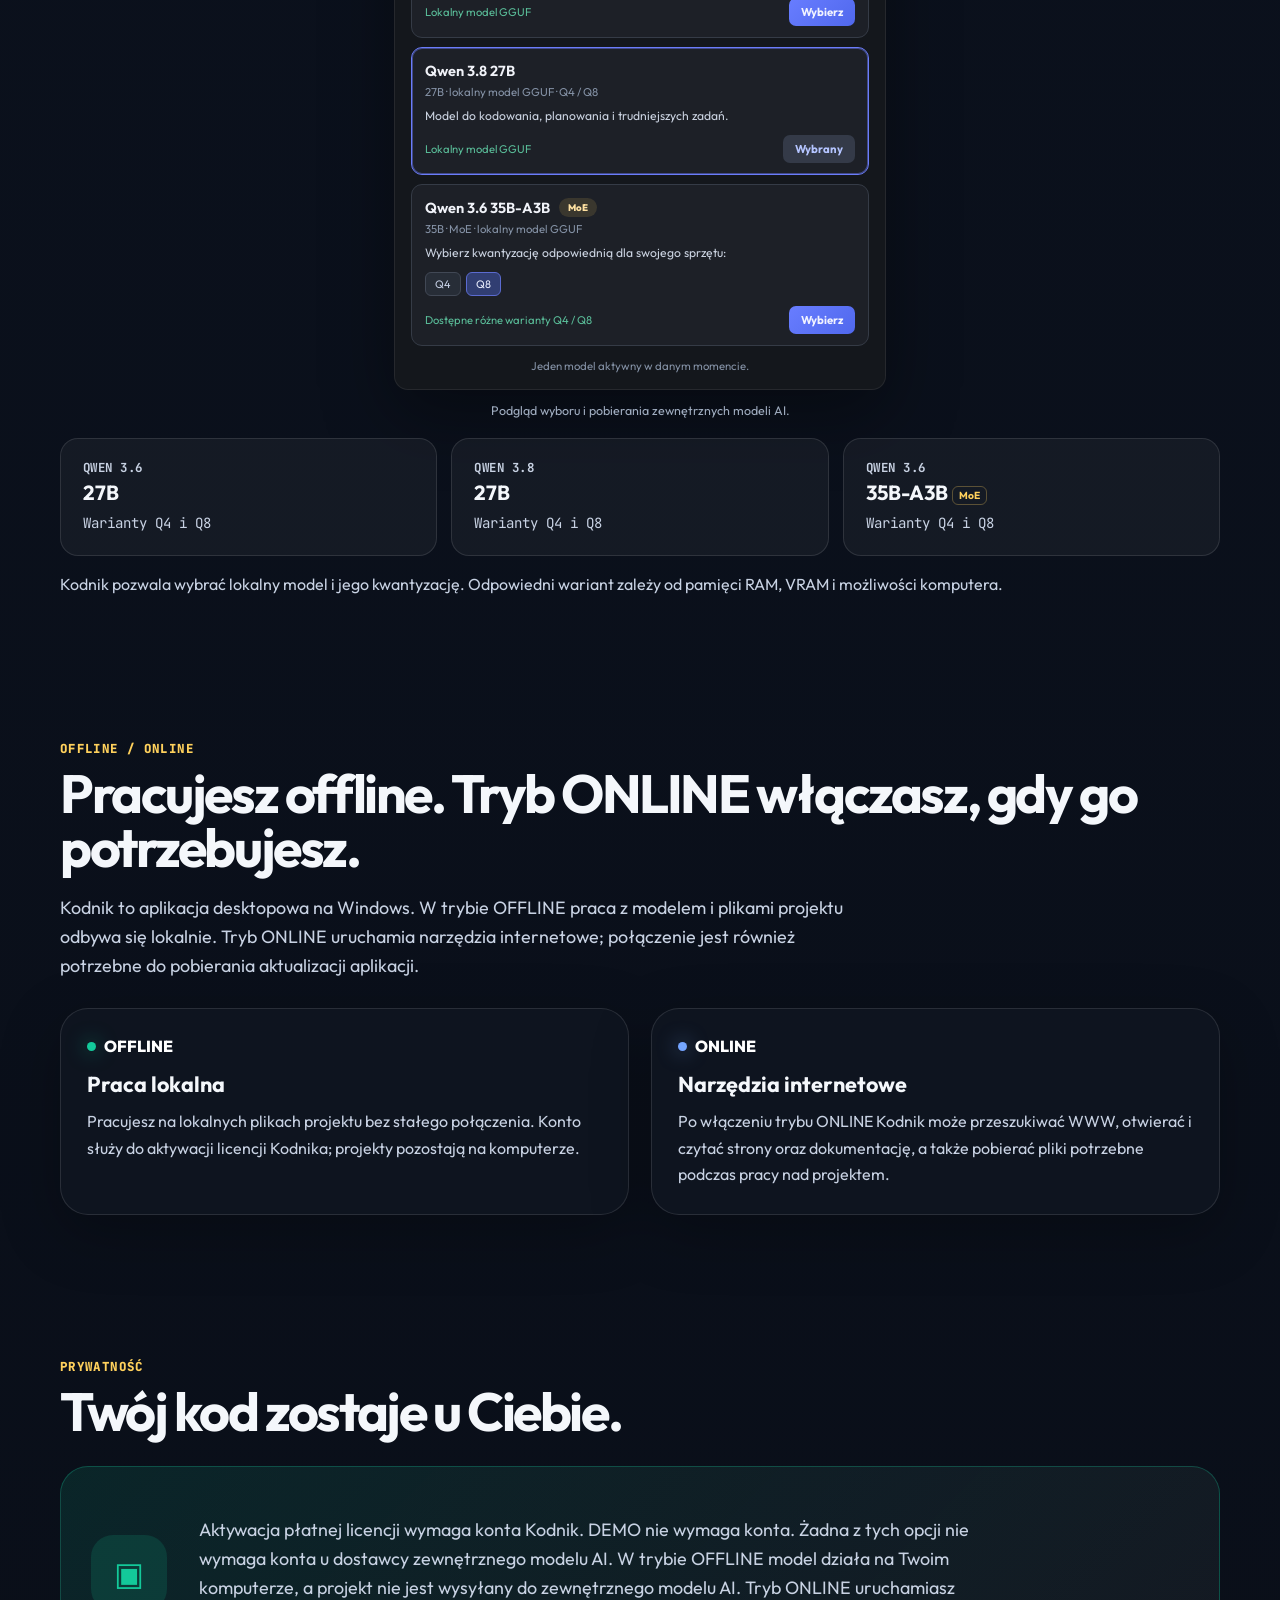
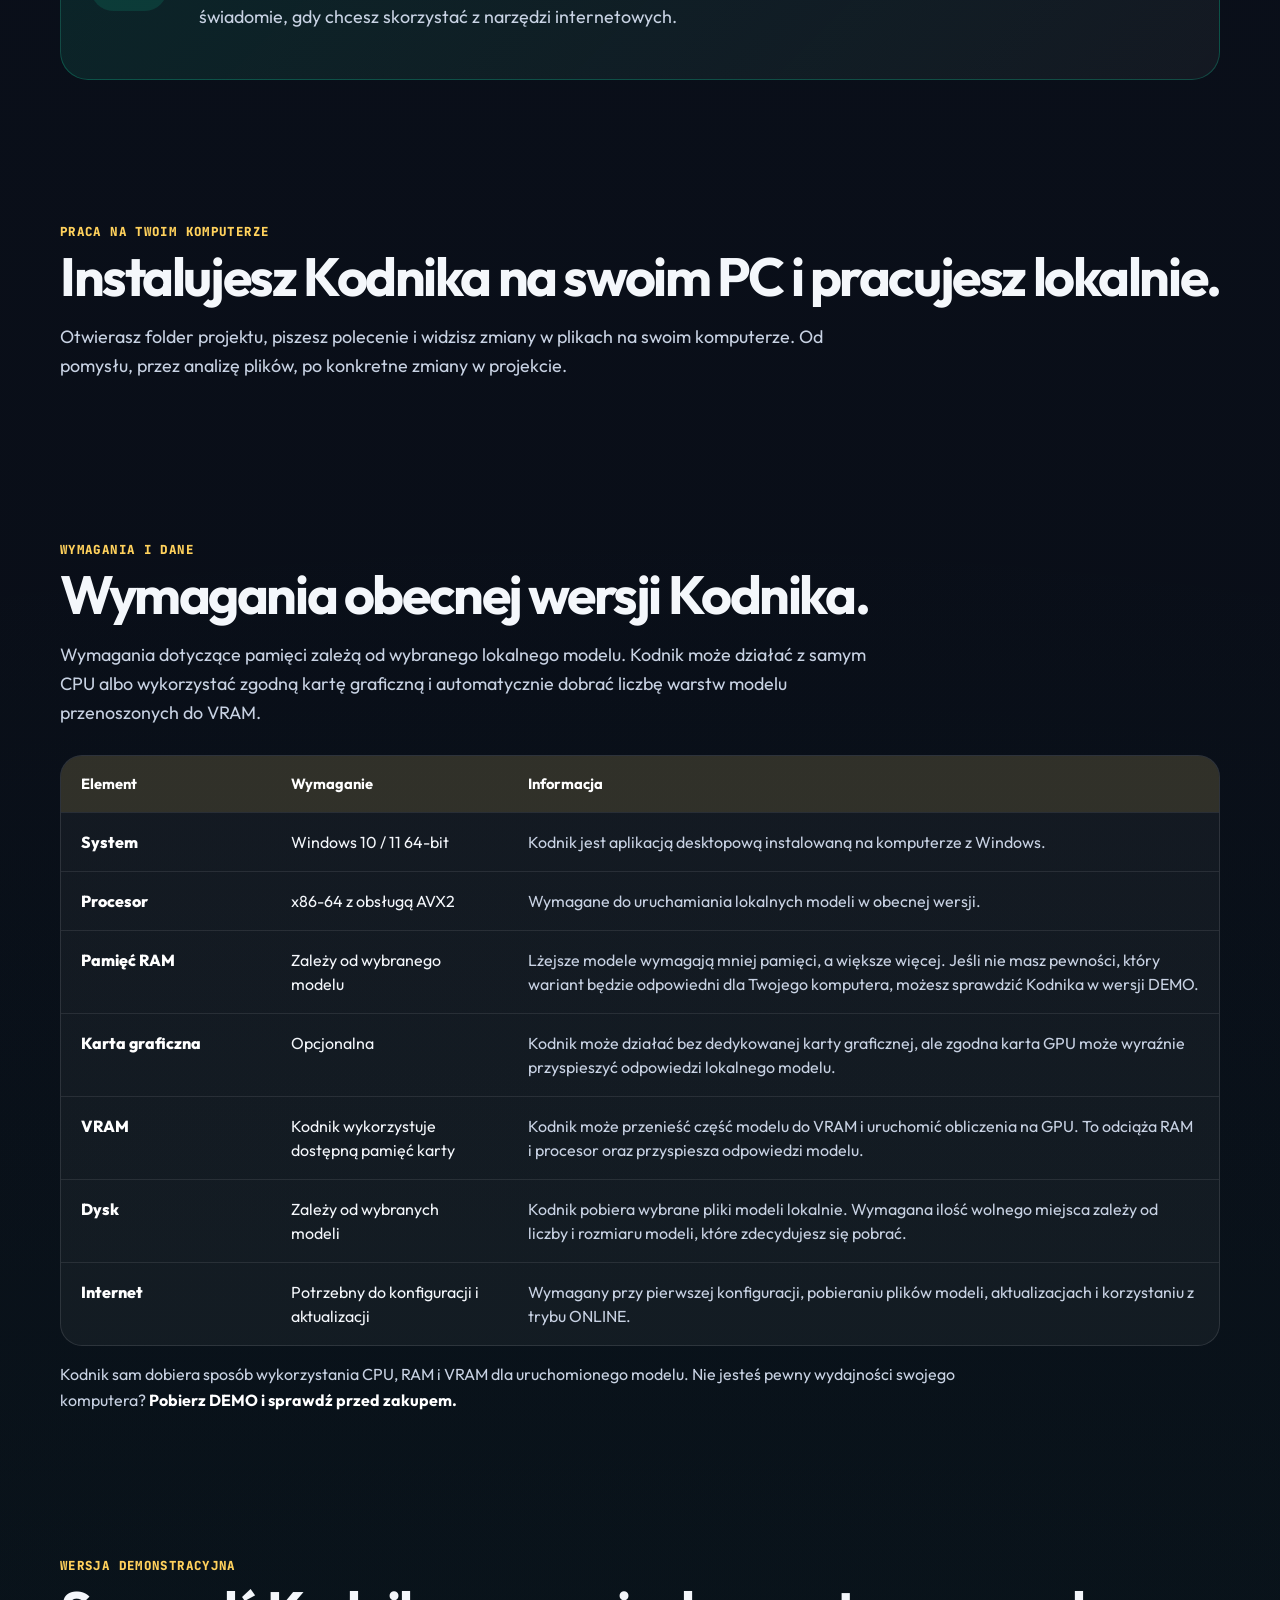
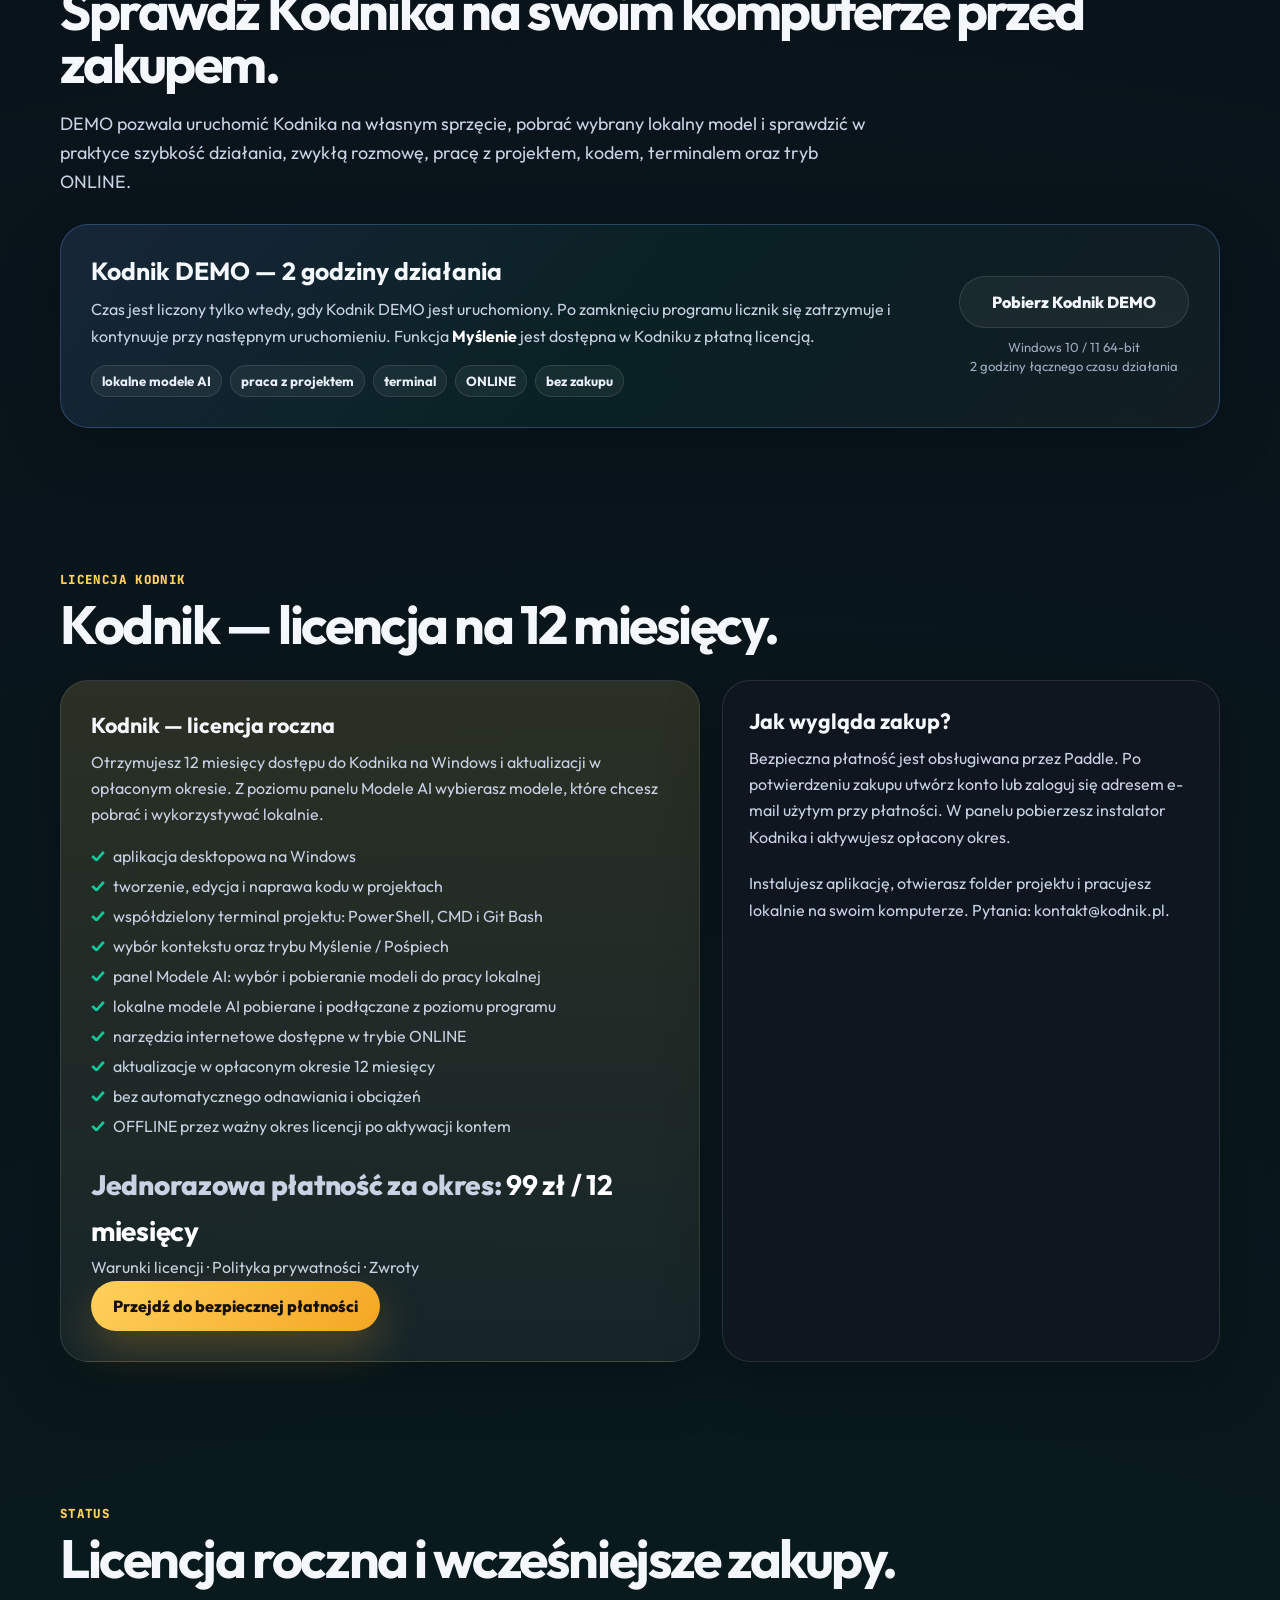
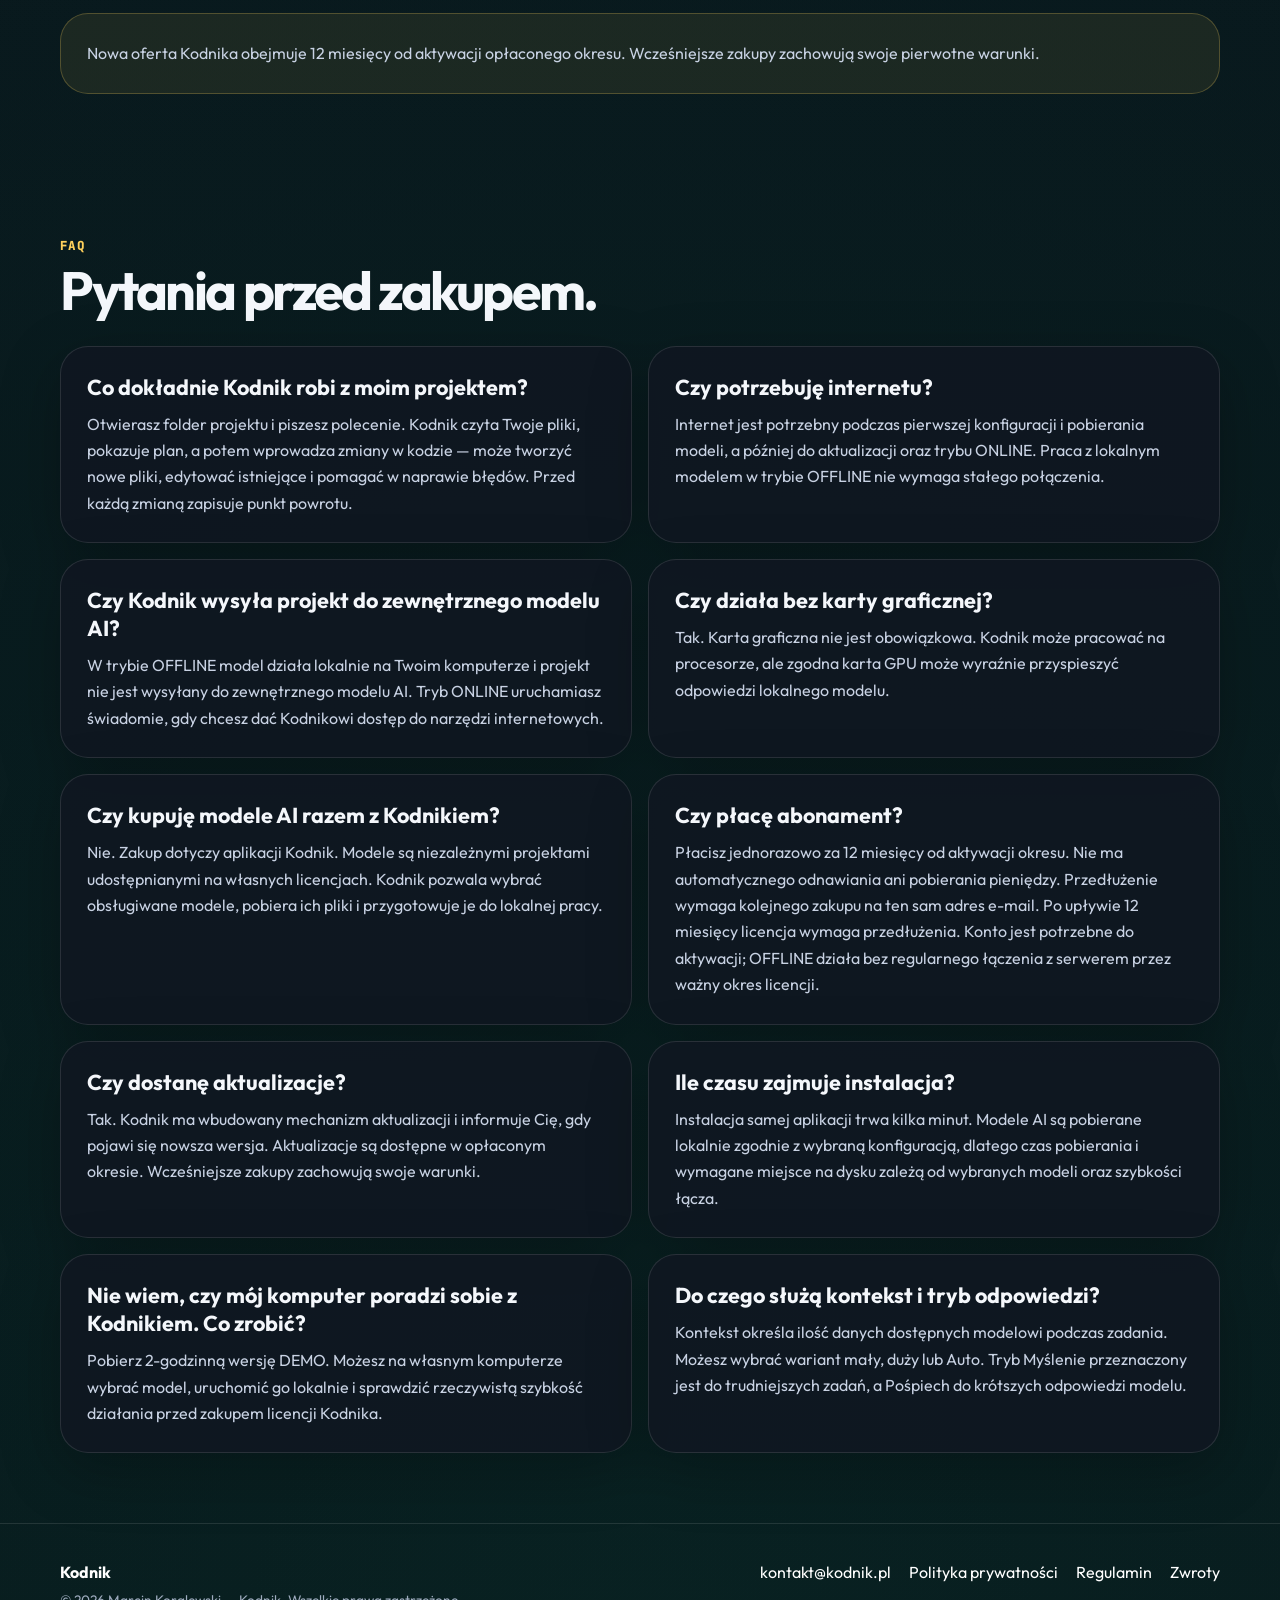
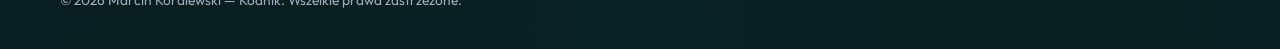
==== commit a379bc89: "Update index.html" ====
--- a/index.html
+++ b/index.html
@@ -532,6 +532,29 @@
       .kodnik-demo-iframe {display:none;}
       .kodnik-demo-mobile-link {display:block;}
     }
+
+/* Ustawienia Kodnika: tylko jeden przycisk i otwierane przez niego menu. */
+.model-control-visual{min-height:330px;background:#181b20;padding:20px 20px 16px;overflow:visible}
+.kodnik-control-demo{position:relative;width:min(100%,350px);height:292px;color:#e9eef9;font:13px/1.3 'Segoe UI',Arial,sans-serif}
+.kodnik-demo-menu{position:absolute;right:0;bottom:67px;width:100%;padding:9px;background:#111820;border:1px solid #2b3748;border-radius:13px;box-shadow:0 16px 34px rgba(0,0,0,.32);z-index:2}
+.kodnik-demo-menu[hidden]{display:none!important}
+.kodnik-demo-option{display:flex;width:100%;min-height:37px;align-items:center;justify-content:space-between;gap:8px;border:0;border-radius:9px;background:transparent;color:#edf2f9;text-align:left;padding:8px 12px;font:inherit;cursor:pointer}
+.kodnik-demo-option:hover,.kodnik-demo-option:focus-visible{background:#243141}
+.kodnik-demo-option.is-active{background:#1d2c3f}
+.kodnik-demo-option .kodnik-demo-check{display:inline-grid;place-items:center;border-radius:50%;width:17px;height:17px;background:#6674ff;color:white;font-weight:700;flex:0 0 17px;font-size:12px}
+.kodnik-demo-menu-label{padding:7px 12px 8px;color:#8797ad;font-size:11px}
+.kodnik-ctx-trigger{position:absolute;bottom:10px;right:7px;display:grid;place-items:center;width:43px;height:43px;border:0;border-radius:50%;background:transparent;padding:0;cursor:pointer}
+.kodnik-context-wheel{position:relative;width:37px;height:37px;border-radius:50%;display:grid;place-items:center;background:repeating-conic-gradient(#3676a7 0deg 4deg,transparent 4deg 12deg)}
+.kodnik-context-wheel::before{content:"";position:absolute;inset:4px;background:#181b20;border-radius:50%}
+.kodnik-context-wheel span{position:relative;z-index:1;color:#609bc7;font-size:10px;letter-spacing:-.03em}
+.kodnik-thinking-trigger{position:absolute;right:0;bottom:10px;min-width:160px;height:40px;display:flex;align-items:center;justify-content:center;gap:12px;border-radius:11px;border:1px solid #303844;background:#242930;color:#e5ecfa;padding:0 15px;font:inherit;cursor:pointer}
+.kodnik-demo-chevron{color:#9daab9;font-size:16px}
+.kodnik-ctx-trigger:focus-visible,.kodnik-thinking-trigger:focus-visible,.kodnik-demo-option:focus-visible{outline:2px solid #748cff;outline-offset:2px}
+.kodnik-thinking-demo{height:230px}
+.kodnik-thinking-demo .kodnik-demo-menu{bottom:67px;width:min(100%,290px)}
+.model-control-copy strong{color:#fff}
+@media(max-width:620px){.model-control-visual{min-height:310px;padding:14px}.kodnik-control-demo{height:280px}.kodnik-thinking-demo{height:220px}}
+
   </style>
 <style data-kodnik-analytics="consent-style">
 #kodnik-consent {
@@ -788,15 +811,65 @@
 .kodnik-splitter::after{content:&quot;&quot;;position:absolute;left:4px;top:0;bottom:0;width:1px;background:#394352;transition:background .12s,width .12s}
 .kodnik-splitter:hover::after,.kodnik-splitter.dragging::after{background:#7384a2;width:2px}
 body.pane-dragging,body.pane-dragging *{cursor:col-resize!important;user-select:none!important}
+
+/* Kodnik WebChat v2 — presentation only; original example, file contents and interactions stay. */
+#chatWindow{background:#181b20;scrollbar-color:#465262 #181b20}
+#content{padding:14px 16px 165px 12px}
+.question{width:max-content;max-width:calc(100% - 36px);padding:10px 14px;margin:0 8px 44px auto;background:#2a303a;border:0;border-radius:11px;font-size:13px}
+.plan{width:100%;max-width:100%;margin:0 0 8px;border:1px solid #333c49;border-radius:8px;background:#1e232a;box-shadow:none}
+.plan-top{height:32px;padding:0 12px;background:#262c35;border-bottom:2px solid #e6be15;color:#dce7f7;font-size:12px;font-weight:500}
+.plan-top .count{color:#8297b3}
+.plan-body{padding:11px 12px;color:#a9c4e9;font-size:12px;line-height:1.45}
+.plan-line{display:flex;gap:10px;align-items:flex-start}
+.plan-step .mark,.plan-line .tick{color:#57c187}
+.file-card{width:100%;max-width:100%;margin:0 0 7px;border:1px solid #333c49;border-radius:7px;background:#1d2229;box-shadow:none}
+.file-titlebar{height:31px;background:#252c35;padding:0 11px 0 12px;gap:12px}
+.filename{color:#dce6f5;font-size:12px;font-weight:500;max-width:none;flex:1}
+.card-action{color:#f5bd20;font-size:12px;font-weight:600}
+.file-card.collapsed .file-body{display:none}
+.file-card.expanded .file-body{display:block;max-height:550px;overflow:auto;border-top:1px solid #323c49;background:#1a2028;padding:12px 14px;scrollbar-width:thin;scrollbar-color:#4a5668 #1a2028}
+.file-card .file-body pre{font:13px/1.45 Consolas,&#x27;Cascadia Code&#x27;,monospace;white-space:pre;width:max-content;min-width:100%;overflow:visible}
+#editorOverlay{background:#181b20}
+#rightPanel{background:#1c2026}
+#composer{background:#232830;border:1px solid #252c36}
+/* Cover the old bottle in the underlying screenshot with the updated circular gauge. */
+#dock{background-color:transparent}
+
+/* Karta końcowa na wzór aktualnego WebChat Kodnika. */
+.saved-files-panel{width:100%;margin:8px 0 0;border:1px solid #333c49;border-radius:8px;background:#1d2229;overflow:hidden;color:#dce7f7}
+.saved-files-head{height:33px;display:flex;align-items:center;justify-content:space-between;gap:12px;padding:0 12px;background:#252c35;border-bottom:1px solid #333c49}
+.saved-files-title{font-size:12px;font-weight:600;color:#dbe6fa}
+.saved-files-status{font-size:11px;color:#79c58e;border:1px solid #2d5c40;border-radius:12px;padding:2px 7px;line-height:1}
+.saved-files-list{padding:7px 10px 9px;max-height:245px;overflow-y:auto;scrollbar-width:thin;scrollbar-color:#465262 #1d2229}
+.saved-files-entry{display:block;width:100%;min-height:25px;padding:4px 2px;text-align:left;color:#cfe2fd;font-size:12px;white-space:nowrap;overflow:hidden;text-overflow:ellipsis}
+.saved-files-entry:hover,.saved-files-entry:focus-visible{color:#fff;background:#293444;border-radius:4px}
+
+/* Boczne rozmowy: dokładnie jeden przełącznik, dostępny także po schowaniu panelu. */
+#rightPanel{padding-top:39px;overflow-y:auto;scrollbar-width:thin;scrollbar-color:#414b57 #1c2026}
+#rightPanel[hidden]{display:none!important}
+#sidebarToggle{
+ position:absolute;z-index:24;top:45px;left:1632px;width:27px;height:27px;
+ border:0;border-radius:5px;padding:5px;display:grid;place-items:center;
+ background:transparent;color:#c9d5e7;cursor:pointer;
+}
+#sidebarToggle:hover{background:#28303b;color:white}
+#sidebarToggle svg{display:block;pointer-events:none}
+/* Ikony Kodnika bez tła, maskowania i poświaty — tylko przezroczysta grafika. */
+#dock{background-color:transparent}
+#dock .dock-hotspot{z-index:2}
+#stage.sidebar-closed .question{margin-right:58px;max-width:calc(100% - 92px)}
+#sidebarToggle[aria-expanded=&quot;false&quot;]{left:1874px}
+
 &lt;/style&gt;&lt;/head&gt;&lt;body&gt;&lt;div id=&quot;stage&quot;&gt;
 &lt;img alt=&quot;Prawdziwy interfejs Kodnika ze zrzutu ekranu&quot; draggable=&quot;false&quot; id=&quot;fullShot&quot; src=&quot;[data-uri]&quot;/&gt;
 &lt;div aria-label=&quot;Historia rozmowy&quot; id=&quot;chatWindow&quot; tabindex=&quot;0&quot;&gt;&lt;div id=&quot;content&quot;&gt;&lt;/div&gt;&lt;/div&gt;
 &lt;div id=&quot;editorOverlay&quot;&gt;&lt;div class=&quot;lines&quot;&gt;&lt;div class=&quot;nums&quot; id=&quot;numLines&quot;&gt;&lt;/div&gt;&lt;div class=&quot;code hlcode&quot; id=&quot;codeContent&quot;&gt;&lt;/div&gt;&lt;/div&gt;&lt;/div&gt;
 &lt;div aria-label=&quot;Drzewo plików&quot; id=&quot;fileTree&quot;&gt;&lt;/div&gt;
 &lt;div id=&quot;rightPanel&quot;&gt;&lt;button class=&quot;side-top&quot; id=&quot;newChat&quot;&gt;+ Nowy czat&lt;/button&gt;&lt;button class=&quot;side-top&quot; id=&quot;newProject&quot;&gt;+ Nowy projekt&lt;/button&gt;&lt;div class=&quot;section-title&quot;&gt;PROJEKTY&lt;/div&gt;&lt;div class=&quot;project-heading&quot; id=&quot;projectTitle&quot;&gt;▾   nowy folder (3) &lt;span&gt;＋&lt;/span&gt;&lt;/div&gt;&lt;div id=&quot;sideConversations&quot;&gt;&lt;button class=&quot;side-chat&quot; id=&quot;demoConversation&quot;&gt;Stwórz panel do obsługi zgłoszeń klientów&lt;small&gt;24.10.2026 · prezentacja&lt;/small&gt;&lt;/button&gt;&lt;/div&gt;&lt;/div&gt;
+&lt;button type=&quot;button&quot; id=&quot;sidebarToggle&quot; aria-label=&quot;Ukryj panel rozmów&quot; aria-controls=&quot;rightPanel&quot; aria-expanded=&quot;true&quot; title=&quot;Ukryj panel rozmów&quot;&gt;&lt;svg width=&quot;16&quot; height=&quot;16&quot; viewBox=&quot;0 0 16 16&quot; fill=&quot;none&quot; aria-hidden=&quot;true&quot;&gt;&lt;rect x=&quot;1.75&quot; y=&quot;2.25&quot; width=&quot;12.5&quot; height=&quot;11.5&quot; rx=&quot;1.5&quot; stroke=&quot;currentColor&quot; stroke-width=&quot;1.35&quot;/&gt;&lt;path d=&quot;M10.35 2.6V13.4&quot; stroke=&quot;currentColor&quot; stroke-width=&quot;1.35&quot;/&gt;&lt;/svg&gt;&lt;/button&gt;
 &lt;div id=&quot;editorSplitter&quot; class=&quot;kodnik-splitter&quot; role=&quot;separator&quot; aria-orientation=&quot;vertical&quot; aria-label=&quot;Zmień szerokość edytora&quot; tabindex=&quot;0&quot;&gt;&lt;/div&gt;&lt;div id=&quot;rightSplitter&quot; class=&quot;kodnik-splitter&quot; role=&quot;separator&quot; aria-orientation=&quot;vertical&quot; aria-label=&quot;Zmień szerokość panelu rozmów&quot; tabindex=&quot;0&quot;&gt;&lt;/div&gt;&lt;div id=&quot;browserCover&quot;&gt;&lt;/div&gt;
 &lt;div hidden=&quot;&quot; id=&quot;browserPane&quot;&gt;&lt;div class=&quot;browser-tabs&quot;&gt;&lt;button class=&quot;browser-tab&quot; id=&quot;browserTab&quot;&gt;about:blank  ×&lt;/button&gt;&lt;button class=&quot;browser-add&quot; id=&quot;browserAdd&quot; title=&quot;Nowa karta&quot;&gt;＋&lt;/button&gt;&lt;/div&gt;&lt;div class=&quot;browser-nav&quot;&gt;&lt;button id=&quot;browserBack&quot; title=&quot;Wstecz&quot;&gt;←&lt;/button&gt;&lt;button id=&quot;browserRefresh&quot; title=&quot;Odśwież&quot;&gt;⟳&lt;/button&gt;&lt;input aria-label=&quot;Adres URL&quot; id=&quot;browserUrl&quot; type=&quot;text&quot; value=&quot;about:blank&quot;/&gt;&lt;span class=&quot;browser-mode&quot;&gt;Podgląd w czacie: Wł.&lt;/span&gt;&lt;button id=&quot;browserPerson&quot;&gt;TY&lt;/button&gt;&lt;button id=&quot;browserAI&quot;&gt;AI&lt;/button&gt;&lt;/div&gt;&lt;div class=&quot;browser-content&quot; id=&quot;browserContent&quot;&gt;&lt;/div&gt;&lt;/div&gt;
-&lt;div id=&quot;dock&quot; style=&quot;--dock-image:url([data-uri])&quot;&gt;
+&lt;div id=&quot;dock&quot; style=&quot;--dock-image:url([data-uri])&quot;&gt;
 &lt;button aria-label=&quot;Pokaż terminal&quot; class=&quot;dock-hotspot&quot; id=&quot;terminalToggle&quot; style=&quot;left:0px&quot; data-tip=&quot;Terminal
 Klik: otwórz lub zamknij panel&quot;&gt;&lt;/button&gt;
 &lt;button aria-label=&quot;Przeglądarka&quot; class=&quot;dock-hotspot&quot; id=&quot;browserToggle&quot; style=&quot;left:51px&quot; data-tip=&quot;Przeglądarka
@@ -815,12 +888,12 @@
 &lt;div class=&quot;side-modal&quot; hidden=&quot;&quot; id=&quot;modelsSidebar&quot;&gt;&lt;div class=&quot;head&quot;&gt;Modele AI &lt;button id=&quot;modelsClose&quot;&gt;×&lt;/button&gt;&lt;/div&gt;&lt;div id=&quot;modelCards&quot;&gt;&lt;/div&gt;&lt;div style=&quot;margin:19px 0 0;color:#8b9fbd;font-size:11px&quot;&gt;Podgląd interfejsu zarządzania modelami&lt;/div&gt;&lt;/div&gt;
 &lt;div hidden=&quot;&quot; id=&quot;toast&quot; role=&quot;status&quot;&gt;&lt;/div&gt;
 &lt;/div&gt;&lt;script&gt;
-const DATA = {&quot;prompt&quot;:&quot;Stwórz panel do obsługi zgłoszeń klientów. Chcę widzieć listę zgłoszeń, ich statusy, priorytety i móc dodawać nowe. Zadbaj o nowoczesny wygląd i działające funkcje.&quot;,&quot;plan&quot;:[&quot;Stworzę strukturę projektu React z Vite, zainstaluję zależności UI (Tailwind, shadcn/ui) oraz zdefiniuję typy danych dla zgłoszeń.&quot;,&quot;Zaimplementuję komponenty tabeli listy zgłoszeń z obsługą sortowania i filtrowania po statusie oraz priorytecie.&quot;,&quot;Dodam formularz modalny do tworzenia nowych zgłoszeń z walidacją danych i aktualizacją stanu globalnego.&quot;,&quot;Utworzę widok szczegółowy zgłoszenia oraz logikę zmiany statusu i priorytetu bezpośrednio z listy lub detali.&quot;,&quot;Skonfiguruję stylowanie CSS, ikony i responsywność, aby zapewnić nowoczesny i spójny wygląd całego panelu.&quot;],&quot;technology&quot;:&quot;React + Vite + TypeScript + Tailwind CSS + shadcn/ui&quot;,&quot;files&quot;:[{&quot;name&quot;:&quot;package.json&quot;,&quot;code&quot;:&quot;{\n  \&quot;name\&quot;: \&quot;ticket-panel\&quot;,\n  \&quot;private\&quot;: true,\n  \&quot;version\&quot;: \&quot;1.0.0\&quot;,\n  \&quot;type\&quot;: \&quot;module\&quot;,\n  \&quot;scripts\&quot;: {\n    \&quot;dev\&quot;: \&quot;vite\&quot;,\n    \&quot;build\&quot;: \&quot;tsc &amp;&amp; vite build\&quot;,\n    \&quot;preview\&quot;: \&quot;vite preview\&quot;\n  },\n  \&quot;dependencies\&quot;: {\n    \&quot;lucide-react\&quot;: \&quot;^0.378.0\&quot;,\n    \&quot;react\&quot;: \&quot;^18.2.0\&quot;,\n    \&quot;react-dom\&quot;: \&quot;^18.2.0\&quot;,\n    \&quot;tailwind-merge\&quot;: \&quot;^2.3.0\&quot;,\n    \&quot;clsx\&quot;: \&quot;^2.1.1\&quot;,\n    \&quot;@radix-ui/react-slot\&quot;: \&quot;^1.0.2\&quot;,\n    \&quot;class-variance-authority\&quot;: \&quot;^0.7.0\&quot;\n  },\n  \&quot;devDependencies\&quot;: {\n    \&quot;@types/react\&quot;: \&quot;^18.2.64\&quot;,\n    \&quot;@types/react-dom\&quot;: \&quot;^18.2.21\&quot;,\n    \&quot;@vitejs/plugin-react\&quot;: \&quot;^4.2.1\&quot;,\n    \&quot;autoprefixer\&quot;: \&quot;^10.4.18\&quot;,\n    \&quot;postcss\&quot;: \&quot;^8.4.35\&quot;,\n    \&quot;tailwindcss\&quot;: \&quot;^3.4.1\&quot;,\n    \&quot;tailwindcss-animate\&quot;: \&quot;^1.0.7\&quot;,\n    \&quot;typescript\&quot;: \&quot;^5.4.2\&quot;,\n    \&quot;vite\&quot;: \&quot;^5.1.4\&quot;\n  }\n}&quot;,&quot;think&quot;:393,&quot;sec&quot;:115},{&quot;name&quot;:&quot;vite.config.ts&quot;,&quot;code&quot;:&quot;import { defineConfig } from &#x27;vite&#x27;\nimport react from &#x27;@vitejs/plugin-react&#x27;\nimport { fileURLToPath, URL } from &#x27;node:url&#x27;\n\nexport default defineConfig({\n  plugins: [react()],\n  resolve: { alias: { &#x27;@&#x27;: fileURLToPath(new URL(&#x27;./src&#x27;, import.meta.url)) } },\n})\n&quot;,&quot;think&quot;:341,&quot;sec&quot;:70},{&quot;name&quot;:&quot;tsconfig.json&quot;,&quot;code&quot;:&quot;{\n  \&quot;compilerOptions\&quot;: {\n    \&quot;baseUrl\&quot;: \&quot;.\&quot;,\n    \&quot;paths\&quot;: { \&quot;@/*\&quot;: [\&quot;./src/*\&quot;] },\n    \&quot;target\&quot;: \&quot;ES2020\&quot;,\n    \&quot;useDefineForClassFields\&quot;: true,\n    \&quot;lib\&quot;: [\&quot;ES2020\&quot;, \&quot;DOM\&quot;, \&quot;DOM.Iterable\&quot;],\n    \&quot;module\&quot;: \&quot;ESNext\&quot;,\n    \&quot;skipLibCheck\&quot;: true,\n\n    /* Bundler mode */\n    \&quot;moduleResolution\&quot;: \&quot;bundler\&quot;,\n    \&quot;allowImportingTsExtensions\&quot;: true,\n    \&quot;resolveJsonModule\&quot;: true,\n    \&quot;isolatedModules\&quot;: true,\n    \&quot;noEmit\&quot;: true,\n    \&quot;jsx\&quot;: \&quot;react-jsx\&quot;,\n\n    /* Linting */\n    \&quot;strict\&quot;: true,\n    \&quot;noUnusedLocals\&quot;: true,\n    \&quot;noUnusedParameters\&quot;: true,\n    \&quot;noFallthroughCasesInSwitch\&quot;: true\n  },\n  \&quot;include\&quot;: [\&quot;src\&quot;]\n}&quot;,&quot;think&quot;:9624,&quot;sec&quot;:2217},{&quot;name&quot;:&quot;tailwind.config.js&quot;,&quot;code&quot;:&quot;import tailwindcssAnimate from &#x27;tailwindcss-animate&#x27;;\n\n/** @type {import(&#x27;tailwindcss&#x27;).Config} */\nexport default {\n  darkMode: [\&quot;class\&quot;],\n  content: [\n    \&quot;./index.html\&quot;,\n    \&quot;./src/**/*.{js,ts,jsx,tsx}\&quot;,\n  ],\n  theme: {\n    container: {\n      center: true,\n      padding: \&quot;2rem\&quot;,\n      screens: {\n        \&quot;2xl\&quot;: \&quot;1400px\&quot;,\n      },\n    },\n    extend: {\n      colors: {\n        border: \&quot;hsl(var(--border))\&quot;,\n        input: \&quot;hsl(var(--input))\&quot;,\n        ring: \&quot;hsl(var(--ring))\&quot;,\n        background: \&quot;hsl(var(--background))\&quot;,\n        foreground: \&quot;hsl(var(--foreground))\&quot;,\n        primary: {\n          DEFAULT: \&quot;hsl(var(--primary))\&quot;,\n          foreground: \&quot;hsl(var(--primary-foreground))\&quot;,\n        },\n        secondary: {\n          DEFAULT: \&quot;hsl(var(--secondary))\&quot;,\n          foreground: \&quot;hsl(var(--secondary-foreground))\&quot;,\n        },\n        destructive: {\n          DEFAULT: \&quot;hsl(var(--destructive))\&quot;,\n          foreground: \&quot;hsl(var(--destructive-foreground))\&quot;,\n        },\n        muted: {\n          DEFAULT: \&quot;hsl(var(--muted))\&quot;,\n          foreground: \&quot;hsl(var(--muted-foreground))\&quot;,\n        },\n        accent: {\n          DEFAULT: \&quot;hsl(var(--accent))\&quot;,\n          foreground: \&quot;hsl(var(--accent-foreground))\&quot;,\n        },\n        popover: {\n          DEFAULT: \&quot;hsl(var(--popover))\&quot;,\n          foreground: \&quot;hsl(var(--popover-foreground))\&quot;,\n        },\n        card: {\n          DEFAULT: \&quot;hsl(var(--card))\&quot;,\n          foreground: \&quot;hsl(var(--card-foreground))\&quot;,\n        },\n      },\n      borderRadius: {\n        lg: \&quot;var(--radius)\&quot;,\n        md: \&quot;calc(var(--radius) - 2px)\&quot;,\n        sm: \&quot;calc(var(--radius) - 4px)\&quot;,\n      },\n      keyframes: {\n        \&quot;accordion-down\&quot;: {\n          from: { height: 0 },\n          to: { height: \&quot;var(--radix-accordion-content-height)\&quot; },\n        },\n        \&quot;accordion-up\&quot;: {\n          from: { height: \&quot;var(--radix-accordion-content-height)\&quot; },\n          to: { height: 0 },\n        },\n      },\n      animation: {\n        \&quot;accordion-down\&quot;: \&quot;accordion-down 0.2s ease-out\&quot;,\n        \&quot;accordion-up\&quot;: \&quot;accordion-up 0.2s ease-out\&quot;,\n      },\n    },\n  },\n  plugins: [tailwindcssAnimate],\n}&quot;,&quot;think&quot;:12288,&quot;sec&quot;:2970},{&quot;name&quot;:&quot;postcss.config.js&quot;,&quot;code&quot;:&quot;export default {\n  plugins: {\n    tailwindcss: {},\n    autoprefixer: {},\n  },\n}&quot;,&quot;think&quot;:383,&quot;sec&quot;:78},{&quot;name&quot;:&quot;index.html&quot;,&quot;code&quot;:&quot;&lt;!DOCTYPE html&gt;\n&lt;html lang=\&quot;pl\&quot;&gt;\n  &lt;head&gt;\n    &lt;meta charset=\&quot;UTF-8\&quot; /&gt;\n    &lt;meta name=\&quot;viewport\&quot; content=\&quot;width=device-width, initial-scale=1.0\&quot; /&gt;\n    &lt;title&gt;Panel Zgłoszeń&lt;\/title&gt;\n  &lt;\/head&gt;\n  &lt;body&gt;\n    &lt;div id=\&quot;root\&quot;&gt;&lt;\/div&gt;\n    &lt;script type=\&quot;module\&quot; src=\&quot;/src/main.tsx\&quot;&gt;&lt;\/script&gt;\n  &lt;\/body&gt;\n&lt;\/html&gt;&quot;,&quot;think&quot;:422,&quot;sec&quot;:100},{&quot;name&quot;:&quot;src/main.tsx&quot;,&quot;code&quot;:&quot;import React from &#x27;react&#x27;\nimport ReactDOM from &#x27;react-dom/client&#x27;\nimport App from &#x27;./App&#x27;\nimport &#x27;./index.css&#x27;\n\nReactDOM.createRoot(document.getElementById(&#x27;root&#x27;)!).render(\n  &lt;React.StrictMode&gt;\n    &lt;App /&gt;\n  &lt;\/React.StrictMode&gt;,\n)&quot;,&quot;think&quot;:203,&quot;sec&quot;:57},{&quot;name&quot;:&quot;src/App.tsx&quot;,&quot;code&quot;:&quot;import { TicketProvider } from &#x27;./store&#x27;;\nimport { TicketList } from &#x27;./components/TicketList&#x27;;\nimport { TicketForm } from &#x27;./components/TicketForm&#x27;;\nimport { TicketDetail } from &#x27;./components/TicketDetail&#x27;;\nimport { Ticket } from &#x27;lucide-react&#x27;;\n\nfunction App() {\n  return (\n    &lt;TicketProvider&gt;\n      &lt;div className=\&quot;min-h-screen bg-background text-foreground flex flex-col\&quot;&gt;\n        &lt;header className=\&quot;border-b border-border/40 bg-background/95 backdrop-blur supports-[backdrop-filter]:bg-background/60 sticky top-0 z-50\&quot;&gt;\n          &lt;div className=\&quot;container mx-auto px-4 py-3 flex items-center justify-between\&quot;&gt;\n            &lt;div className=\&quot;flex items-center gap-2\&quot;&gt;\n              &lt;Ticket className=\&quot;h-6 w-6 text-primary\&quot; /&gt;\n              &lt;h1 className=\&quot;text-lg font-semibold tracking-tight\&quot;&gt;Panel Zgłoszeń&lt;\/h1&gt;\n            &lt;\/div&gt;\n          &lt;\/div&gt;\n        &lt;\/header&gt;\n\n        &lt;main className=\&quot;flex-1 container mx-auto px-4 py-6\&quot;&gt;\n          &lt;TicketList /&gt;\n        &lt;\/main&gt;\n\n        &lt;TicketForm /&gt;\n        &lt;TicketDetail /&gt;\n      &lt;\/div&gt;\n    &lt;\/TicketProvider&gt;\n  );\n}\n\nexport default App;&quot;,&quot;think&quot;:6194,&quot;sec&quot;:1181},{&quot;name&quot;:&quot;src/index.css&quot;,&quot;code&quot;:&quot;@tailwind base;\n@tailwind components;\n@tailwind utilities;\n\n@layer base {\n  :root {\n    --background: 0 0% 100%;\n    --foreground: 222.2 84% 4.9%;\n\n    --card: 0 0% 100%;\n    --card-foreground: 222.2 84% 4.9%;\n\n    --popover: 0 0% 100%;\n    --popover-foreground: 222.2 84% 4.9%;\n\n    --primary: 222.2 47.4% 11.2%;\n    --primary-foreground: 210 40% 98%;\n\n    --secondary: 210 40% 96.1%;\n    --secondary-foreground: 222.2 47.4% 11.2%;\n\n    --muted: 210 40% 96.1%;\n    --muted-foreground: 215.4 16.3% 46.9%;\n\n    --accent: 210 40% 96.1%;\n    --accent-foreground: 222.2 47.4% 11.2%;\n\n    --destructive: 0 84.2% 60.2%;\n    --destructive-foreground: 210 40% 98%;\n\n    --border: 214.3 31.8% 91.4%;\n    --input: 214.3 31.8% 91.4%;\n    --ring: 222.2 84%;\n\n    --radius: 0.5rem;\n  }\n\n  .dark {\n    --background: 222.2 84% 4.9%;\n    --foreground: 210 40% 98%;\n\n    --card: 222.2 84% 4.9%;\n    --card-foreground: 210 40% 98%;\n\n    --popover: 222.2 84% 4.9%;\n    --popover-foreground: 210 40% 98%;\n\n    --primary: 210 40% 98%;\n    --primary-foreground: 222.2 47.4% 11.2%;\n\n    --secondary: 214.3 31.8% 91.4%;\n    --secondary-foreground: 222.2 47.4% 11.2%;\n\n    --muted: 214.3 31.8% 91.4%;\n    --muted-foreground: 215 20.2% 65.1%;\n\n    --accent: 214.3 31.8% 91.4%;\n    --accent-foreground: 222.2 47.4% 11.2%;\n\n    --destructive: 0 62.8% 30.6%;\n    --destructive-foreground: 210 40% 98%;\n\n    --border: 214.3 31.8% 91.4%;\n    --input: 214.3 31.8% 91.4%;\n    --ring: 212.7 26.8% 83.9%;\n  }\n}\n\n@layer base {\n  * {\n    @apply border-border;\n  }\n  body {\n    @apply bg-background text-foreground;\n    font-feature-settings: \&quot;rlig\&quot; 1, \&quot;calt\&quot; 1;\n  }\n}&quot;,&quot;think&quot;:1398,&quot;sec&quot;:419},{&quot;name&quot;:&quot;src/types.ts&quot;,&quot;code&quot;:&quot;export type TicketStatus = &#x27;open&#x27; | &#x27;in_progress&#x27; | &#x27;resolved&#x27; | &#x27;closed&#x27;;\nexport type TicketPriority = &#x27;low&#x27; | &#x27;medium&#x27; | &#x27;high&#x27; | &#x27;urgent&#x27;;\n\nexport interface Ticket {\n  id: string;\n  title: string;\n  description: string;\n  status: TicketStatus;\n  priority: TicketPriority;\n  createdAt: Date;\n  updatedAt: Date;\n}\n\nexport type TicketFormData = Omit&lt;Ticket, &#x27;id&#x27; | &#x27;createdAt&#x27; | &#x27;updatedAt&#x27;&gt;;&quot;,&quot;think&quot;:594,&quot;sec&quot;:148},{&quot;name&quot;:&quot;src/store.ts&quot;,&quot;code&quot;:&quot;import React, { createContext, useContext, useState, useCallback } from &#x27;react&#x27;;\nimport type { Ticket, TicketFormData, TicketStatus, TicketPriority } from &#x27;./types&#x27;;\n\n// Helper do generowania unikalnych ID\nconst generateId = () =&gt; Math.random().toString(36).substr(2, 9);\n\ninterface TicketContextType {\n  tickets: Ticket[];\n  addTicket: (data: TicketFormData) =&gt; void;\n  updateStatus: (id: string, status: TicketStatus) =&gt; void;\n  updatePriority: (id: string, priority: TicketPriority) =&gt; void;\n  createOpen: boolean;\n  setCreateOpen: (open: boolean) =&gt; void;\n  selectedTicketId: string | null;\n  setSelectedTicketId: (id: string | null) =&gt; void;\n}\n\nconst TicketContext = createContext&lt;TicketContextType | undefined&gt;(undefined);\n\nexport const TicketProvider: React.FC&lt;{ children: React.ReactNode }&gt; = ({ children }) =&gt; {\n  // Inicjalizacja stanem z przykładowymi danymi\n  const [tickets, setTickets] = useState&lt;Ticket[]&gt;([\n    {\n      id: generateId(),\n      title: &#x27;Błąd logowania&#x27;,\n      description: &#x27;Nie mogę zalogować się na swoje konto. Wyskakuje błąd 500.&#x27;,\n      status: &#x27;open&#x27;,\n      priority: &#x27;high&#x27;,\n      createdAt: new Date(),\n      updatedAt: new Date(),\n    },\n    {\n      id: generateId(),\n      title: &#x27;Prośba o nowy moduł&#x27;,\n      description: &#x27;Czy można dodać moduł raportowania do panelu?&#x27;,\n      status: &#x27;in_progress&#x27;,\n      priority: &#x27;medium&#x27;,\n      createdAt: new Date(Date.now() - 86400000),\n      updatedAt: new Date(Date.now() - 3600000),\n    },\n    {\n      id: generateId(),\n      title: &#x27;Pytanie o fakturę&#x27;,\n      description: &#x27;Kiedy zostanie wystawiona faktura za ostatnie zamówienie?&#x27;,\n      status: &#x27;resolved&#x27;,\n      priority: &#x27;low&#x27;,\n      createdAt: new Date(Date.now() - 172800000),\n      updatedAt: new Date(Date.now() - 86400000),\n    },\n  ]);\n\n  const [createOpen, setCreateOpen] = useState(false);\n  const [selectedTicketId, setSelectedTicketId] = useState&lt;string | null&gt;(null);\n\n  const addTicket = useCallback((data: TicketFormData) =&gt; {\n    const newTicket: Ticket = {\n      ...data,\n      id: generateId(),\n      createdAt: new Date(),\n      updatedAt: new Date(),\n    };\n    setTickets(prev =&gt; [newTicket, ...prev]);\n  }, []);\n\n  const updateStatus = useCallback((id: string, status: TicketStatus) =&gt; {\n    setTickets(prev =&gt; prev.map(ticket =&gt; \n      ticket.id === id \n        ? { ...ticket, status, updatedAt: new Date() } \n        : ticket\n    ));\n  }, []);\n\n  const updatePriority = useCallback((id: string, priority: TicketPriority) =&gt; {\n    setTickets(prev =&gt; prev.map(ticket =&gt; \n      ticket.id === id \n        ? { ...ticket, priority, updatedAt: new Date() } \n        : ticket\n    ));\n  }, []);\n\n  return React.createElement(TicketContext.Provider, {\n    value: { tickets, addTicket, updateStatus, updatePriority, createOpen, setCreateOpen, selectedTicketId, setSelectedTicketId },\n    children,\n  });\n};\n\nexport const useTickets = () =&gt; {\n  const context = useContext(TicketContext);\n  if (!context) {\n    throw new Error(&#x27;useTickets must be used within a TicketProvider&#x27;);\n  }\n  return context;\n};&quot;,&quot;think&quot;:2524,&quot;sec&quot;:637},{&quot;name&quot;:&quot;src/lib/utils.ts&quot;,&quot;code&quot;:&quot;import { type ClassValue, clsx } from \&quot;clsx\&quot;\nimport { twMerge } from \&quot;tailwind-merge\&quot;\n\nexport function cn(...inputs: ClassValue[]) {\n  return twMerge(clsx(inputs))\n}&quot;,&quot;think&quot;:2346,&quot;sec&quot;:448},{&quot;name&quot;:&quot;src/components/ui/Button.tsx&quot;,&quot;code&quot;:&quot;import * as React from \&quot;react\&quot;\nimport { Slot } from \&quot;@radix-ui/react-slot\&quot;\nimport { cva, type VariantProps } from \&quot;class-variance-authority\&quot;\n\nimport { cn } from \&quot;@/lib/utils\&quot;\n\nconst buttonVariants = cva(\n  \&quot;inline-flex items-center justify-center whitespace-nowrap rounded-md text-sm font-medium ring-offset-background transition-colors focus-visible:outline-none focus-visible:ring-2 focus-visible:ring-ring focus-visible:ring-offset-2 disabled:pointer-events-none disabled:opacity-50\&quot;,\n  {\n    variants: {\n      variant: {\n        default: \&quot;bg-primary text-primary-foreground hover:bg-primary/90\&quot;,\n        destructive:\n          \&quot;bg-destructive text-destructive-foreground hover:bg-destructive/90\&quot;,\n        outline:\n          \&quot;border border-input bg-background hover:bg-accent hover:text-accent-foreground\&quot;,\n        secondary:\n          \&quot;bg-secondary text-secondary-foreground hover:bg-secondary/80\&quot;,\n        ghost: \&quot;hover:bg-accent hover:text-accent-foreground\&quot;,\n        link: \&quot;text-primary underline-offset-4 hover:underline\&quot;,\n      },\n      size: {\n        default: \&quot;h-10 px-4 py-2\&quot;,\n        sm: \&quot;h-9 rounded-md px-3\&quot;,\n        lg: \&quot;h-11 rounded-md px-8\&quot;,\n        icon: \&quot;h-10 w-10\&quot;,\n      },\n    },\n    defaultVariants: {\n      variant: \&quot;default\&quot;,\n      size: \&quot;default\&quot;,\n    },\n  }\n)\n\nexport interface ButtonProps\n  extends React.ButtonHTMLAttributes&lt;HTMLButtonElement&gt;,\n    VariantProps&lt;typeof buttonVariants&gt; {\n  asChild?: boolean\n}\n\nconst Button = React.forwardRef&lt;HTMLButtonElement, ButtonProps&gt;(\n  ({ className, variant, size, asChild = false, ...props }, ref) =&gt; {\n    const Comp = asChild ? Slot : \&quot;button\&quot;\n    return (\n      &lt;Comp\n        className={cn(buttonVariants({ variant, size, className }))}\n        ref={ref}\n        {...props}\n      /&gt;\n    )\n  }\n)\nButton.displayName = \&quot;Button\&quot;\n\nexport { Button, buttonVariants }&quot;,&quot;think&quot;:2252,&quot;sec&quot;:505},{&quot;name&quot;:&quot;src/components/ui/Input.tsx&quot;,&quot;code&quot;:&quot;import * as React from \&quot;react\&quot;\n\nimport { cn } from \&quot;@/lib/utils\&quot;\n\nexport interface InputProps\n  extends React.InputHTMLAttributes&lt;HTMLInputElement&gt; {}\n\nconst Input = React.forwardRef&lt;HTMLInputElement, InputProps&gt;(\n  ({ className, type, ...props }, ref) =&gt; {\n    return (\n      &lt;input\n        type={type}\n        className={cn(\n          \&quot;flex h-10 w-full rounded-md border border-input bg-background px-3 py-2 text-sm ring-offset-background file:border-0 file:bg-transparent file:text-sm file:font-medium placeholder:text-muted-foreground focus-visible:outline-none focus-visible:ring-2 focus-visible:ring-ring focus-visible:ring-offset-2 disabled:cursor-not-allowed disabled:opacity-50\&quot;,\n          className\n        )}\n        ref={ref}\n        {...props}\n      /&gt;\n    )\n  }\n)\nInput.displayName = \&quot;Input\&quot;\n\nexport { Input }&quot;,&quot;think&quot;:435,&quot;sec&quot;:138},{&quot;name&quot;:&quot;src/components/ui/Dialog.tsx&quot;,&quot;code&quot;:&quot;import React, { createContext, useContext, useState, useEffect, useCallback } from &#x27;react&#x27;;\nimport { X } from &#x27;lucide-react&#x27;;\nimport { cn } from &#x27;@/lib/utils&#x27;;\n\ninterface DialogContextType {\n  open: boolean;\n  setOpen: (open: boolean) =&gt; void;\n}\n\nconst DialogContext = createContext&lt;DialogContextType | undefined&gt;(undefined);\n\nexport const Dialog: React.FC&lt;{ children: React.ReactNode }&gt; = ({ children }) =&gt; {\n  const [open, setOpen] = useState(false);\n\n  useEffect(() =&gt; {\n    if (open) {\n      document.body.style.overflow = &#x27;hidden&#x27;;\n    } else {\n      document.body.style.overflow = &#x27;unset&#x27;;\n    }\n    return () =&gt; {\n      document.body.style.overflow = &#x27;unset&#x27;;\n    };\n  }, [open]);\n\n  const handleOpenChange = useCallback((newOpen: boolean) =&gt; {\n    setOpen(newOpen);\n  }, []);\n\n  return (\n    &lt;DialogContext.Provider value={{ open, setOpen: handleOpenChange }}&gt;\n      {children}\n    &lt;\/DialogContext.Provider&gt;\n  );\n};\n\nexport const DialogTrigger: React.FC&lt;{ children: React.ReactNode; className?: string }&gt; = ({ children, className }) =&gt; {\n  const context = useContext(DialogContext);\n  if (!context) throw new Error(&#x27;DialogTrigger must be used within Dialog&#x27;);\n  const { setOpen } = context;\n\n  return (\n    &lt;button\n      type=\&quot;button\&quot;\n      onClick={() =&gt; setOpen(true)}\n      className={className}\n    &gt;\n      {children}\n    &lt;\/button&gt;\n  );\n};\n\nexport const DialogContent: React.FC&lt;{\n  children: React.ReactNode;\n  className?: string;\n}&gt; = ({ children, className }) =&gt; {\n  const context = useContext(DialogContext);\n  if (!context) throw new Error(&#x27;DialogContent must be used within Dialog&#x27;);\n  const { open, setOpen } = context;\n\n  useEffect(() =&gt; {\n    const handleEscape = (e: KeyboardEvent) =&gt; {\n      if (e.key === &#x27;Escape&#x27;) setOpen(false);\n    };\n    window.addEventListener(&#x27;keydown&#x27;, handleEscape);\n    return () =&gt; window.removeEventListener(&#x27;keydown&#x27;, handleEscape);\n  }, [setOpen]);\n\n  if (!open) return null;\n\n  return (\n    &lt;div className=\&quot;fixed inset-0 z-50 flex items-center justify-center\&quot;&gt;\n      &lt;div \n        className=\&quot;fixed inset-0 bg-black/80 backdrop-blur-sm transition-opacity\&quot; \n        onClick={() =&gt; setOpen(false)}\n      /&gt;\n      &lt;div \n        className={cn(\n          \&quot;relative z-50 w-full max-w-lg gap-4 border bg-background p-6 shadow-lg duration-200 sm:rounded-lg md:w-full\&quot;,\n          className\n        )}\n      &gt;\n        {children}\n      &lt;\/div&gt;\n    &lt;\/div&gt;\n  );\n};\n\nexport const DialogHeader: React.FC&lt;{\n  children: React.ReactNode;\n  className?: string;\n}&gt; = ({ children, className }) =&gt; (\n  &lt;div className={cn(\&quot;flex flex-col space-y-1.5 text-center sm:text-left\&quot;, className)}&gt;\n    {children}\n  &lt;\/div&gt;\n);\n\nexport const DialogTitle: React.FC&lt;{\n  children: React.ReactNode;\n  className?: string;\n}&gt; = ({ children, className }) =&gt; (\n  &lt;h2 className={cn(\&quot;text-lg font-semibold leading-none tracking-tight\&quot;, className)}&gt;\n    {children}\n  &lt;\/h2&gt;\n);\n\nexport const DialogDescription: React.FC&lt;{\n  children: React.ReactNode;\n  className?: string;\n}&gt; = ({ children, className }) =&gt; (\n  &lt;p className={cn(\&quot;text-sm text-muted-foreground\&quot;, className)}&gt;\n    {children}\n  &lt;\/p&gt;\n);\n\nexport const DialogFooter: React.FC&lt;{\n  children: React.ReactNode;\n  className?: string;\n}&gt; = ({ children, className }) =&gt; (\n  &lt;div className={cn(\&quot;flex flex-col-reverse sm:flex-row sm:justify-end sm:space-x-2\&quot;, className)}&gt;\n    {children}\n  &lt;\/div&gt;\n);\n\nexport const DialogClose: React.FC&lt;{\n  children?: React.ReactNode;\n  className?: string;\n}&gt; = ({ children, className }) =&gt; {\n  const context = useContext(DialogContext);\n  if (!context) throw new Error(&#x27;DialogClose must be used within Dialog&#x27;);\n  const { setOpen } = context;\n\n  return (\n    &lt;button\n      type=\&quot;button\&quot;\n      onClick={() =&gt; setOpen(false)}\n      className={cn(\n        \&quot;absolute right-4 top-4 rounded-sm opacity-70 ring-offset-background transition-opacity hover:opacity-100 focus:outline-none focus:ring-2 focus:ring-ring focus:ring-offset-2 disabled:pointer-events-none data-[state=open]:bg-accent data-[state=open]:text-muted-foreground\&quot;,\n        className\n      )}\n    &gt;\n      {children || &lt;X className=\&quot;h-4 w-4\&quot; /&gt;}\n    &lt;\/button&gt;\n  );\n};&quot;,&quot;think&quot;:1211,&quot;sec&quot;:446},{&quot;name&quot;:&quot;src/components/ui/Table.tsx&quot;,&quot;code&quot;:&quot;import * as React from \&quot;react\&quot;\n\nimport { cn } from \&quot;@/lib/utils\&quot;\n\nconst Table = React.forwardRef&lt;\n  HTMLTableElement,\n  React.HTMLAttributes&lt;HTMLTableElement&gt;\n&gt;(({ className, ...props }, ref) =&gt; (\n  &lt;div className=\&quot;relative w-full overflow-auto\&quot;&gt;\n    &lt;table\n      ref={ref}\n      className={cn(\&quot;w-full caption-bottom text-sm\&quot;, className)}\n      {...props}\n    /&gt;\n  &lt;\/div&gt;\n))\nTable.displayName = \&quot;Table\&quot;\n\nconst TableHeader = React.forwardRef&lt;\n  HTMLTableSectionElement,\n  React.HTMLAttributes&lt;HTMLTableSectionElement&gt;\n&gt;(({ className, ...props }, ref) =&gt; (\n  &lt;thead ref={ref} className={cn(\&quot;[&amp;_tr]:border-b\&quot;, className)} {...props} /&gt;\n))\nTableHeader.displayName = \&quot;TableHeader\&quot;\n\nconst TableBody = React.forwardRef&lt;\n  HTMLTableSectionElement,\n  React.HTMLAttributes&lt;HTMLTableSectionElement&gt;\n&gt;(({ className, ...props }, ref) =&gt; (\n  &lt;tbody\n    ref={ref}\n    className={cn(\&quot;[&amp;_tr:last-child]:border-0\&quot;, className)}\n    {...props}\n  /&gt;\n))\nTableBody.displayName = \&quot;TableBody\&quot;\n\nconst TableFooter = React.forwardRef&lt;\n  HTMLTableSectionElement,\n  React.HTMLAttributes&lt;HTMLTableSectionElement&gt;\n&gt;(({ className, ...props }, ref) =&gt; (\n  &lt;tfoot\n    ref={ref}\n    className={cn(\n      \&quot;border-t bg-muted/50 font-medium [&amp;&gt;tr]:last:border-b-0\&quot;,\n      className\n    )}\n    {...props}\n  /&gt;\n))\nTableFooter.displayName = \&quot;TableFooter\&quot;\n\nconst TableRow = React.forwardRef&lt;\n  HTMLTableRowElement,\n  React.HTMLAttributes&lt;HTMLTableRowElement&gt;\n&gt;(({ className, ...props }, ref) =&gt; (\n  &lt;tr\n    ref={ref}\n    className={cn(\n      \&quot;border-b transition-colors hover:bg-muted/50 data-[state=selected]:bg-muted\&quot;,\n      className\n    )}\n    {...props}\n  /&gt;\n))\nTableRow.displayName = \&quot;TableRow\&quot;\n\nconst TableHead = React.forwardRef&lt;\n  HTMLTableCellElement,\n  React.ThHTMLAttributes&lt;HTMLTableCellElement&gt;\n&gt;(({ className, ...props }, ref) =&gt; (\n  &lt;th\n    ref={ref}\n    className={cn(\n      \&quot;h-12 px-4 text-left align-middle font-medium text-muted-foreground [&amp;:has([role=checkbox])]:pr-0\&quot;,\n      className\n    )}\n    {...props}\n  /&gt;\n))\nTableHead.displayName = \&quot;TableHead\&quot;\n\nconst TableCell = React.forwardRef&lt;\n  HTMLTableCellElement,\n  React.TdHTMLAttributes&lt;HTMLTableCellElement&gt;\n&gt;(({ className, ...props }, ref) =&gt; (\n  &lt;td\n    ref={ref}\n    className={cn(\&quot;p-4 align-middle [&amp;:has([role=checkbox])]:pr-0\&quot;, className)}\n    {...props}\n  /&gt;\n))\nTableCell.displayName = \&quot;TableCell\&quot;\n\nconst TableCaption = React.forwardRef&lt;\n  HTMLTableCaptionElement,\n  React.HTMLAttributes&lt;HTMLTableCaptionElement&gt;\n&gt;(({ className, ...props }, ref) =&gt; (\n  &lt;caption\n    ref={ref}\n    className={cn(\&quot;mt-4 text-sm text-muted-foreground\&quot;, className)}\n    {...props}\n  /&gt;\n))\nTableCaption.displayName = \&quot;TableCaption\&quot;\n\nexport {\n  Table,\n  TableHeader,\n  TableRow,\n  TableHead,\n  TableCell,\n  TableFooter,\n  TableBody,\n  TableCaption,\n}&quot;,&quot;think&quot;:1244,&quot;sec&quot;:418},{&quot;name&quot;:&quot;src/components/ui/Badge.tsx&quot;,&quot;code&quot;:&quot;import * as React from \&quot;react\&quot;\nimport { cva, type VariantProps } from \&quot;class-variance-authority\&quot;\n\nimport { cn } from \&quot;@/lib/utils\&quot;\n\nconst badgeVariants = cva(\n  \&quot;inline-flex items-center rounded-full border px-2.5 py-0.5 text-xs font-semibold transition-colors focus:outline-none focus:ring-2 focus:ring-ring focus:ring-offset-2\&quot;,\n  {\n    variants: {\n      variant: {\n        default:\n          \&quot;border-transparent bg-primary text-primary-foreground hover:bg-primary/80\&quot;,\n        secondary:\n          \&quot;border-transparent bg-secondary text-secondary-foreground hover:bg-secondary/80\&quot;,\n        destructive:\n          \&quot;border-transparent bg-destructive text-destructive-foreground hover:bg-destructive/80\&quot;,\n        outline: \&quot;text-foreground\&quot;,\n      },\n    },\n    defaultVariants: {\n      variant: \&quot;default\&quot;,\n    },\n  }\n)\n\nexport interface BadgeProps\n  extends React.HTMLAttributes&lt;HTMLDivElement&gt;,\n    VariantProps&lt;typeof badgeVariants&gt; {}\n\nfunction Badge({ className, variant, ...props }: BadgeProps) {\n  return (\n    &lt;div className={cn(badgeVariants({ variant }), className)} {...props} /&gt;\n  )\n}\n\nexport { Badge, badgeVariants }&quot;,&quot;think&quot;:2625,&quot;sec&quot;:622},{&quot;name&quot;:&quot;src/components/ui/Card.tsx&quot;,&quot;code&quot;:&quot;import * as React from \&quot;react\&quot;\n\nimport { cn } from \&quot;@/lib/utils\&quot;\n\nconst Card = React.forwardRef&lt;\n  HTMLDivElement,\n  React.HTMLAttributes&lt;HTMLDivElement&gt;\n&gt;(({ className, ...props }, ref) =&gt; (\n  &lt;div\n    ref={ref}\n    className={cn(\n      \&quot;rounded-lg border bg-card text-card-foreground shadow-sm\&quot;,\n      className\n    )}\n    {...props}\n  /&gt;\n))\nCard.displayName = \&quot;Card\&quot;\n\nconst CardHeader = React.forwardRef&lt;\n  HTMLDivElement,\n  React.HTMLAttributes&lt;HTMLDivElement&gt;\n&gt;(({ className, ...props }, ref) =&gt; (\n  &lt;div\n    ref={ref}\n    className={cn(\&quot;flex flex-col space-y-1.5 p-6\&quot;, className)}\n    {...props}\n  /&gt;\n))\nCardHeader.displayName = \&quot;CardHeader\&quot;\n\nconst CardTitle = React.forwardRef&lt;\n  HTMLParagraphElement,\n  React.HTMLAttributes&lt;HTMLHeadingElement&gt;\n&gt;(({ className, ...props }, ref) =&gt; (\n  &lt;h3\n    ref={ref}\n    className={cn(\n      \&quot;text-2xl font-semibold leading-none tracking-tight\&quot;,\n      className\n    )}\n    {...props}\n  /&gt;\n))\nCardTitle.displayName = \&quot;CardTitle\&quot;\n\nconst CardDescription = React.forwardRef&lt;\n  HTMLParagraphElement,\n  React.HTMLAttributes&lt;HTMLParagraphElement&gt;\n&gt;(({ className, ...props }, ref) =&gt; (\n  &lt;p\n    ref={ref}\n    className={cn(\&quot;text-sm text-muted-foreground\&quot;, className)}\n    {...props}\n  /&gt;\n))\nCardDescription.displayName = \&quot;CardDescription\&quot;\n\nconst CardContent = React.forwardRef&lt;\n  HTMLDivElement,\n  React.HTMLAttributes&lt;HTMLDivElement&gt;\n&gt;(({ className, ...props }, ref) =&gt; (\n  &lt;div ref={ref} className={cn(\&quot;p-6 pt-0\&quot;, className)} {...props} /&gt;\n))\nCardContent.displayName = \&quot;CardContent\&quot;\n\nconst CardFooter = React.forwardRef&lt;\n  HTMLDivElement,\n  React.HTMLAttributes&lt;HTMLDivElement&gt;\n&gt;(({ className, ...props }, ref) =&gt; (\n  &lt;div\n    ref={ref}\n    className={cn(\&quot;flex items-center p-6 pt-0\&quot;, className)}\n    {...props}\n  /&gt;\n))\nCardFooter.displayName = \&quot;CardFooter\&quot;\n\nexport { Card, CardHeader, CardFooter, CardTitle, CardDescription, CardContent }&quot;,&quot;think&quot;:1432,&quot;sec&quot;:429},{&quot;name&quot;:&quot;src/components/ui/Select.tsx&quot;,&quot;code&quot;:&quot;import * as React from \&quot;react\&quot;\nimport { cn } from \&quot;@/lib/utils\&quot;\n\nconst Select = React.forwardRef&lt;\n  HTMLSelectElement,\n  React.SelectHTMLAttributes&lt;HTMLSelectElement&gt;\n&gt;(({ className, children, ...props }, ref) =&gt; {\n  return (\n    &lt;select\n      className={cn(\n        \&quot;flex h-10 w-full rounded-md border border-input bg-background px-3 py-2 text-sm ring-offset-background placeholder:text-muted-foreground focus:outline-none focus:ring-2 focus:ring-ring focus:ring-offset-2 disabled:cursor-not-allowed disabled:opacity-50\&quot;,\n        className\n      )}\n      ref={ref}\n      {...props}\n    &gt;\n      {children}\n    &lt;\/select&gt;\n  )\n})\nSelect.displayName = \&quot;Select\&quot;\n\nconst SelectTrigger = React.forwardRef&lt;\n  HTMLButtonElement,\n  React.ButtonHTMLAttributes&lt;HTMLButtonElement&gt; &amp; { value?: string }\n&gt;(({ className, children, value, ...props }, ref) =&gt; {\n  return (\n    &lt;button\n      type=\&quot;button\&quot;\n      className={cn(\n        \&quot;flex h-10 w-full items-center justify-between rounded-md border border-input bg-background px-3 py-2 text-sm ring-offset-background placeholder:text-muted-foreground focus:outline-none focus:ring-2 focus:ring-ring focus:ring-offset-2 disabled:cursor-not-allowed disabled:opacity-50 [&amp;&gt;span]:line-clamp-1\&quot;,\n        className\n      )}\n      ref={ref}\n      {...props}\n    &gt;\n      {children}\n      &lt;span className=\&quot;h-4 w-4 opacity-50\&quot;&gt;▼&lt;\/span&gt;\n    &lt;\/button&gt;\n  )\n})\nSelectTrigger.displayName = \&quot;SelectTrigger\&quot;\n\nconst SelectValue = React.forwardRef&lt;\n  HTMLSpanElement,\n  React.HTMLAttributes&lt;HTMLSpanElement&gt; &amp; { placeholder?: string }\n&gt;(({ className, children, placeholder, ...props }, ref) =&gt; {\n  return (\n    &lt;span\n      className={cn(\&quot;block truncate\&quot;, className)}\n      ref={ref}\n      {...props}\n    &gt;\n      {children || placeholder}\n    &lt;\/span&gt;\n  )\n})\nSelectValue.displayName = \&quot;SelectValue\&quot;\n\nconst SelectContent = React.forwardRef&lt;\n  HTMLDivElement,\n  React.HTMLAttributes&lt;HTMLDivElement&gt;\n&gt;(({ className, children, ...props }, ref) =&gt; {\n  return (\n    &lt;div\n      className={cn(\n        \&quot;relative z-50 min-w-[8rem] overflow-hidden rounded-md border bg-popover text-popover-foreground shadow-md data-[state=open]:animate-in data-[state=closed]:animate-out data-[state=closed]:fade-out-0 data-[state=open]:fade-in-0 data-[state=closed]:zoom-out-95 data-[state=open]:zoom-in-95 data-[side=bottom]:slide-in-from-top-2 data-[side=left]:slide-in-from-right-2 data-[side=right]:slide-in-from-left-2 data-[side=top]:slide-in-from-bottom-2\&quot;,\n        className\n      )}\n      ref={ref}\n      {...props}\n    &gt;\n      &lt;div className=\&quot;p-1\&quot;&gt;{children}&lt;\/div&gt;\n    &lt;\/div&gt;\n  )\n})\nSelectContent.displayName = \&quot;SelectContent\&quot;\n\nconst SelectItem = React.forwardRef&lt;\n  HTMLDivElement,\n  React.HTMLAttributes&lt;HTMLDivElement&gt; &amp; { value: string }\n&gt;(({ className, children, ...props }, ref) =&gt; {\n  return (\n    &lt;div\n      className={cn(\n        \&quot;relative flex w-full cursor-default select-none items-center rounded-sm py-1.5 pl-2 pr-8 text-sm outline-none focus:bg-accent focus:text-accent-foreground data-[disabled]:pointer-events-none data-[disabled]:opacity-50\&quot;,\n        className\n      )}\n      ref={ref}\n      {...props}\n    &gt;\n      &lt;span className=\&quot;absolute right-2 flex h-3.5 w-3.5 items-center justify-center\&quot;&gt;\n        &lt;span className=\&quot;h-2 w-2 rounded-full bg-current\&quot; /&gt;\n      &lt;\/span&gt;\n      {children}\n    &lt;\/div&gt;\n  )\n})\nSelectItem.displayName = \&quot;SelectItem\&quot;\n\nexport {\n  Select,\n  SelectTrigger,\n  SelectValue,\n  SelectContent,\n  SelectItem,\n}&quot;,&quot;think&quot;:1307,&quot;sec&quot;:342},{&quot;name&quot;:&quot;src/components/TicketList.tsx&quot;,&quot;code&quot;:&quot;import { useMemo, useState } from &#x27;react&#x27;;\nimport { Plus, Search } from &#x27;lucide-react&#x27;;\nimport { useTickets } from &#x27;../store&#x27;;\nimport type { TicketStatus, TicketPriority } from &#x27;../types&#x27;;\nimport { Button } from &#x27;./ui/Button&#x27;;\nimport { Input } from &#x27;./ui/Input&#x27;;\nimport { Badge } from &#x27;./ui/Badge&#x27;;\nimport { Card, CardContent, CardHeader, CardTitle } from &#x27;./ui/Card&#x27;;\nimport { Table, TableBody, TableCell, TableHead, TableHeader, TableRow } from &#x27;./ui/Table&#x27;;\n\nconst statusNames: Record&lt;TicketStatus, string&gt; = {\n  open: &#x27;Otwarte&#x27;, in_progress: &#x27;W toku&#x27;, resolved: &#x27;Rozwiązane&#x27;, closed: &#x27;Zamknięte&#x27;\n};\nconst priorityNames: Record&lt;TicketPriority, string&gt; = {\n  low: &#x27;Niski&#x27;, medium: &#x27;Średni&#x27;, high: &#x27;Wysoki&#x27;, urgent: &#x27;Pilny&#x27;\n};\nconst priorities: TicketPriority[] = [&#x27;urgent&#x27;, &#x27;high&#x27;, &#x27;medium&#x27;, &#x27;low&#x27;];\n\nexport function TicketList() {\n  const { tickets, setCreateOpen, setSelectedTicketId } = useTickets();\n  const [query, setQuery] = useState(&#x27;&#x27;);\n  const [status, setStatus] = useState&lt;&#x27;all&#x27; | TicketStatus&gt;(&#x27;all&#x27;);\n  const [priority, setPriority] = useState&lt;&#x27;all&#x27; | TicketPriority&gt;(&#x27;all&#x27;);\n  const [sort, setSort] = useState&lt;&#x27;newest&#x27; | &#x27;priority&#x27;&gt;(&#x27;newest&#x27;);\n  const filtered = useMemo(() =&gt; tickets.filter(ticket =&gt;\n    (status === &#x27;all&#x27; || ticket.status === status) &amp;&amp;\n    (priority === &#x27;all&#x27; || ticket.priority === priority) &amp;&amp;\n    (ticket.title + &#x27; &#x27; + ticket.description).toLocaleLowerCase(&#x27;pl&#x27;).includes(query.toLocaleLowerCase(&#x27;pl&#x27;))\n  ).sort((a,b) =&gt; sort === &#x27;newest&#x27;\n    ? b.createdAt.getTime() - a.createdAt.getTime()\n    : priorities.indexOf(a.priority) - priorities.indexOf(b.priority)\n  ), [tickets, query, status, priority, sort]);\n  return &lt;Card&gt;\n    &lt;CardHeader&gt;&lt;div className=\&quot;flex flex-wrap items-center justify-between gap-3\&quot;&gt;\n      &lt;CardTitle&gt;Zgłoszenia klientów ({filtered.length})&lt;\/CardTitle&gt;\n      &lt;Button onClick={() =&gt; setCreateOpen(true)}&gt;&lt;Plus className=\&quot;mr-2 h-4 w-4\&quot; /&gt;Nowe zgłoszenie&lt;\/Button&gt;\n    &lt;\/div&gt;&lt;\/CardHeader&gt;\n    &lt;CardContent&gt;\n      &lt;div className=\&quot;mb-4 grid gap-3 sm:grid-cols-2 lg:grid-cols-4\&quot;&gt;\n        &lt;div className=\&quot;relative\&quot;&gt;&lt;Search className=\&quot;absolute left-3 top-3 h-4 w-4 text-muted-foreground\&quot; /&gt;\n          &lt;Input aria-label=\&quot;Szukaj zgłoszeń\&quot; placeholder=\&quot;Szukaj zgłoszeń...\&quot; className=\&quot;pl-9\&quot; value={query} onChange={e=&gt;setQuery(e.target.value)} /&gt;&lt;\/div&gt;\n        &lt;select aria-label=\&quot;Status\&quot; className=\&quot;rounded-md border bg-background px-3\&quot; value={status} onChange={e=&gt;setStatus(e.target.value as typeof status)}&gt;\n          &lt;option value=\&quot;all\&quot;&gt;Wszystkie statusy&lt;\/option&gt;{Object.entries(statusNames).map(([v,n])=&gt;&lt;option key={v} value={v}&gt;{n}&lt;\/option&gt;)}\n        &lt;\/select&gt;\n        &lt;select aria-label=\&quot;Priorytet\&quot; className=\&quot;rounded-md border bg-background px-3\&quot; value={priority} onChange={e=&gt;setPriority(e.target.value as typeof priority)}&gt;\n          &lt;option value=\&quot;all\&quot;&gt;Wszystkie priorytety&lt;\/option&gt;{Object.entries(priorityNames).map(([v,n])=&gt;&lt;option key={v} value={v}&gt;{n}&lt;\/option&gt;)}\n        &lt;\/select&gt;\n        &lt;select aria-label=\&quot;Sortowanie\&quot; className=\&quot;rounded-md border bg-background px-3\&quot; value={sort} onChange={e=&gt;setSort(e.target.value as typeof sort)}&gt;\n          &lt;option value=\&quot;newest\&quot;&gt;Najnowsze&lt;\/option&gt;&lt;option value=\&quot;priority\&quot;&gt;Według priorytetu&lt;\/option&gt;\n        &lt;\/select&gt;\n      &lt;\/div&gt;\n      &lt;div className=\&quot;overflow-x-auto\&quot;&gt;&lt;Table&gt;&lt;TableHeader&gt;&lt;TableRow&gt;\n        &lt;TableHead&gt;Temat&lt;\/TableHead&gt;&lt;TableHead&gt;Status&lt;\/TableHead&gt;&lt;TableHead&gt;Priorytet&lt;\/TableHead&gt;&lt;TableHead&gt;Utworzono&lt;\/TableHead&gt;\n      &lt;\/TableRow&gt;&lt;\/TableHeader&gt;&lt;TableBody&gt;\n        {filtered.map(ticket=&gt;&lt;TableRow key={ticket.id} className=\&quot;cursor-pointer hover:bg-muted/40\&quot; onClick={()=&gt;setSelectedTicketId(ticket.id)}&gt;\n          &lt;TableCell className=\&quot;font-medium\&quot;&gt;{ticket.title}&lt;\/TableCell&gt;\n          &lt;TableCell&gt;&lt;Badge variant=\&quot;secondary\&quot;&gt;{statusNames[ticket.status]}&lt;\/Badge&gt;&lt;\/TableCell&gt;\n          &lt;TableCell&gt;&lt;Badge variant={ticket.priority === &#x27;urgent&#x27;?&#x27;destructive&#x27;:&#x27;outline&#x27;}&gt;{priorityNames[ticket.priority]}&lt;\/Badge&gt;&lt;\/TableCell&gt;\n          &lt;TableCell&gt;{ticket.createdAt.toLocaleDateString(&#x27;pl-PL&#x27;)}&lt;\/TableCell&gt;\n        &lt;\/TableRow&gt;)}\n        {filtered.length===0 &amp;&amp; &lt;TableRow&gt;&lt;TableCell colSpan={4} className=\&quot;text-center text-muted-foreground\&quot;&gt;Brak zgłoszeń spełniających warunki.&lt;\/TableCell&gt;&lt;\/TableRow&gt;}\n      &lt;\/TableBody&gt;&lt;\/Table&gt;&lt;\/div&gt;\n    &lt;\/CardContent&gt;\n  &lt;\/Card&gt;;\n}\n&quot;,&quot;think&quot;:null,&quot;sec&quot;:null,&quot;origin&quot;:&quot;editorial&quot;},{&quot;name&quot;:&quot;src/components/TicketForm.tsx&quot;,&quot;code&quot;:&quot;import { useState, type FormEvent } from &#x27;react&#x27;;\nimport { X } from &#x27;lucide-react&#x27;;\nimport { useTickets } from &#x27;../store&#x27;;\nimport type { TicketPriority, TicketStatus } from &#x27;../types&#x27;;\nimport { Button } from &#x27;./ui/Button&#x27;;\nimport { Input } from &#x27;./ui/Input&#x27;;\n\nexport function TicketForm() {\n  const { createOpen, setCreateOpen, addTicket } = useTickets();\n  const [title, setTitle] = useState(&#x27;&#x27;);\n  const [description, setDescription] = useState(&#x27;&#x27;);\n  const [status, setStatus] = useState&lt;TicketStatus&gt;(&#x27;open&#x27;);\n  const [priority, setPriority] = useState&lt;TicketPriority&gt;(&#x27;medium&#x27;);\n  if (!createOpen) return null;\n  const submit = (e: FormEvent) =&gt; {\n    e.preventDefault();\n    if (!title.trim() || !description.trim()) return;\n    addTicket({ title: title.trim(), description: description.trim(), status, priority });\n    setTitle(&#x27;&#x27;); setDescription(&#x27;&#x27;); setStatus(&#x27;open&#x27;); setPriority(&#x27;medium&#x27;); setCreateOpen(false);\n  };\n  return &lt;div className=\&quot;fixed inset-0 z-[60] flex items-center justify-center bg-black/70 px-4\&quot; role=\&quot;presentation\&quot; onMouseDown={e=&gt;{if(e.target===e.currentTarget)setCreateOpen(false)}}&gt;\n    &lt;form onSubmit={submit} className=\&quot;w-full max-w-lg rounded-lg border bg-background p-6 shadow-xl\&quot; aria-label=\&quot;Nowe zgłoszenie\&quot;&gt;\n      &lt;div className=\&quot;mb-5 flex items-center justify-between\&quot;&gt;&lt;h2 className=\&quot;text-xl font-semibold\&quot;&gt;Nowe zgłoszenie&lt;\/h2&gt;&lt;button type=\&quot;button\&quot; aria-label=\&quot;Zamknij\&quot; onClick={()=&gt;setCreateOpen(false)}&gt;&lt;X className=\&quot;h-5 w-5\&quot; /&gt;&lt;\/button&gt;&lt;\/div&gt;\n      &lt;label className=\&quot;mb-4 block text-sm\&quot;&gt;Temat&lt;Input required minLength={3} maxLength={120} className=\&quot;mt-1\&quot; value={title} onChange={e=&gt;setTitle(e.target.value)} /&gt;&lt;\/label&gt;\n      &lt;label className=\&quot;mb-4 block text-sm\&quot;&gt;Opis&lt;textarea required className=\&quot;mt-1 min-h-28 w-full rounded-md border bg-background p-3\&quot; value={description} onChange={e=&gt;setDescription(e.target.value)} /&gt;&lt;\/label&gt;\n      &lt;div className=\&quot;mb-5 grid grid-cols-2 gap-3\&quot;&gt;\n        &lt;label className=\&quot;text-sm\&quot;&gt;Status&lt;select className=\&quot;mt-1 block w-full rounded-md border bg-background p-2\&quot; value={status} onChange={e=&gt;setStatus(e.target.value as TicketStatus)}&gt;&lt;option value=\&quot;open\&quot;&gt;Otwarte&lt;\/option&gt;&lt;option value=\&quot;in_progress\&quot;&gt;W toku&lt;\/option&gt;&lt;option value=\&quot;resolved\&quot;&gt;Rozwiązane&lt;\/option&gt;&lt;option value=\&quot;closed\&quot;&gt;Zamknięte&lt;\/option&gt;&lt;\/select&gt;&lt;\/label&gt;\n        &lt;label className=\&quot;text-sm\&quot;&gt;Priorytet&lt;select className=\&quot;mt-1 block w-full rounded-md border bg-background p-2\&quot; value={priority} onChange={e=&gt;setPriority(e.target.value as TicketPriority)}&gt;&lt;option value=\&quot;low\&quot;&gt;Niski&lt;\/option&gt;&lt;option value=\&quot;medium\&quot;&gt;Średni&lt;\/option&gt;&lt;option value=\&quot;high\&quot;&gt;Wysoki&lt;\/option&gt;&lt;option value=\&quot;urgent\&quot;&gt;Pilny&lt;\/option&gt;&lt;\/select&gt;&lt;\/label&gt;\n      &lt;\/div&gt;\n      &lt;div className=\&quot;flex justify-end gap-2\&quot;&gt;&lt;Button type=\&quot;button\&quot; variant=\&quot;outline\&quot; onClick={()=&gt;setCreateOpen(false)}&gt;Anuluj&lt;\/Button&gt;&lt;Button type=\&quot;submit\&quot;&gt;Dodaj zgłoszenie&lt;\/Button&gt;&lt;\/div&gt;\n    &lt;\/form&gt;\n  &lt;\/div&gt;;\n}\n&quot;,&quot;think&quot;:null,&quot;sec&quot;:null,&quot;origin&quot;:&quot;editorial&quot;},{&quot;name&quot;:&quot;src/components/TicketDetail.tsx&quot;,&quot;code&quot;:&quot;import { X } from &#x27;lucide-react&#x27;;\nimport { useTickets } from &#x27;../store&#x27;;\nimport type { TicketPriority, TicketStatus } from &#x27;../types&#x27;;\n\nexport function TicketDetail() {\n  const { tickets, selectedTicketId, setSelectedTicketId, updateStatus, updatePriority } = useTickets();\n  const ticket = tickets.find(t=&gt;t.id===selectedTicketId);\n  if (!ticket) return null;\n  return &lt;div className=\&quot;fixed inset-0 z-[60] flex items-center justify-center bg-black/70 px-4\&quot; role=\&quot;presentation\&quot; onMouseDown={e=&gt;{if(e.target===e.currentTarget)setSelectedTicketId(null)}}&gt;\n    &lt;section className=\&quot;w-full max-w-lg rounded-lg border bg-background p-6 shadow-xl\&quot; aria-label=\&quot;Szczegóły zgłoszenia\&quot;&gt;\n      &lt;div className=\&quot;mb-5 flex items-start justify-between gap-2\&quot;&gt;&lt;h2 className=\&quot;text-xl font-semibold\&quot;&gt;{ticket.title}&lt;\/h2&gt;&lt;button type=\&quot;button\&quot; aria-label=\&quot;Zamknij\&quot; onClick={()=&gt;setSelectedTicketId(null)}&gt;&lt;X className=\&quot;h-5 w-5\&quot; /&gt;&lt;\/button&gt;&lt;\/div&gt;\n      &lt;p className=\&quot;mb-5 whitespace-pre-wrap text-sm text-muted-foreground\&quot;&gt;{ticket.description}&lt;\/p&gt;\n      &lt;div className=\&quot;grid grid-cols-2 gap-3\&quot;&gt;\n        &lt;label className=\&quot;text-sm\&quot;&gt;Status&lt;select aria-label=\&quot;Zmień status zgłoszenia\&quot; className=\&quot;mt-1 block w-full rounded-md border bg-background p-2\&quot; value={ticket.status} onChange={e=&gt;updateStatus(ticket.id,e.target.value as TicketStatus)}&gt;&lt;option value=\&quot;open\&quot;&gt;Otwarte&lt;\/option&gt;&lt;option value=\&quot;in_progress\&quot;&gt;W toku&lt;\/option&gt;&lt;option value=\&quot;resolved\&quot;&gt;Rozwiązane&lt;\/option&gt;&lt;option value=\&quot;closed\&quot;&gt;Zamknięte&lt;\/option&gt;&lt;\/select&gt;&lt;\/label&gt;\n        &lt;label className=\&quot;text-sm\&quot;&gt;Priorytet&lt;select aria-label=\&quot;Zmień priorytet zgłoszenia\&quot; className=\&quot;mt-1 block w-full rounded-md border bg-background p-2\&quot; value={ticket.priority} onChange={e=&gt;updatePriority(ticket.id,e.target.value as TicketPriority)}&gt;&lt;option value=\&quot;low\&quot;&gt;Niski&lt;\/option&gt;&lt;option value=\&quot;medium\&quot;&gt;Średni&lt;\/option&gt;&lt;option value=\&quot;high\&quot;&gt;Wysoki&lt;\/option&gt;&lt;option value=\&quot;urgent\&quot;&gt;Pilny&lt;\/option&gt;&lt;\/select&gt;&lt;\/label&gt;\n      &lt;\/div&gt;\n      &lt;p className=\&quot;mt-5 text-xs text-muted-foreground\&quot;&gt;Utworzono: {ticket.createdAt.toLocaleString(&#x27;pl-PL&#x27;)}&lt;br /&gt;Ostatnia zmiana: {ticket.updatedAt.toLocaleString(&#x27;pl-PL&#x27;)}&lt;\/p&gt;\n    &lt;\/section&gt;\n  &lt;\/div&gt;;\n}\n&quot;,&quot;think&quot;:null,&quot;sec&quot;:null,&quot;origin&quot;:&quot;editorial&quot;}],&quot;plannedCount&quot;:22,&quot;actualCount&quot;:22,&quot;model&quot;:&quot;Qwen 3.6 35B-A3B · Q4_K_L&quot;};
+const DATA = {&quot;prompt&quot;:&quot;Stwórz panel do obsługi zgłoszeń klientów. Chcę widzieć listę zgłoszeń, ich statusy, priorytety i móc dodawać nowe. Zadbaj o nowoczesny wygląd i działające funkcje.&quot;,&quot;plan&quot;:[&quot;Przygotuję panel zgłoszeń w React: listę z filtrowaniem i sortowaniem, formularz dodawania oraz szczegóły zgłoszeń z możliwością zmiany statusu i priorytetu.&quot;],&quot;technology&quot;:&quot;React + Vite + TypeScript + Tailwind CSS&quot;,&quot;files&quot;:[{&quot;name&quot;:&quot;package.json&quot;,&quot;code&quot;:&quot;{\n  \&quot;name\&quot;: \&quot;ticket-panel\&quot;,\n  \&quot;private\&quot;: true,\n  \&quot;version\&quot;: \&quot;1.0.0\&quot;,\n  \&quot;type\&quot;: \&quot;module\&quot;,\n  \&quot;scripts\&quot;: {\n    \&quot;dev\&quot;: \&quot;vite\&quot;,\n    \&quot;build\&quot;: \&quot;tsc &amp;&amp; vite build\&quot;,\n    \&quot;preview\&quot;: \&quot;vite preview\&quot;\n  },\n  \&quot;dependencies\&quot;: {\n    \&quot;lucide-react\&quot;: \&quot;^0.378.0\&quot;,\n    \&quot;react\&quot;: \&quot;^18.2.0\&quot;,\n    \&quot;react-dom\&quot;: \&quot;^18.2.0\&quot;,\n    \&quot;tailwind-merge\&quot;: \&quot;^2.3.0\&quot;,\n    \&quot;clsx\&quot;: \&quot;^2.1.1\&quot;,\n    \&quot;@radix-ui/react-slot\&quot;: \&quot;^1.0.2\&quot;,\n    \&quot;class-variance-authority\&quot;: \&quot;^0.7.0\&quot;\n  },\n  \&quot;devDependencies\&quot;: {\n    \&quot;@types/react\&quot;: \&quot;^18.2.64\&quot;,\n    \&quot;@types/react-dom\&quot;: \&quot;^18.2.21\&quot;,\n    \&quot;@vitejs/plugin-react\&quot;: \&quot;^4.2.1\&quot;,\n    \&quot;autoprefixer\&quot;: \&quot;^10.4.18\&quot;,\n    \&quot;postcss\&quot;: \&quot;^8.4.35\&quot;,\n    \&quot;tailwindcss\&quot;: \&quot;^3.4.1\&quot;,\n    \&quot;tailwindcss-animate\&quot;: \&quot;^1.0.7\&quot;,\n    \&quot;typescript\&quot;: \&quot;^5.4.2\&quot;,\n    \&quot;vite\&quot;: \&quot;^5.1.4\&quot;\n  }\n}&quot;,&quot;think&quot;:393,&quot;sec&quot;:115},{&quot;name&quot;:&quot;vite.config.ts&quot;,&quot;code&quot;:&quot;import { defineConfig } from &#x27;vite&#x27;\nimport react from &#x27;@vitejs/plugin-react&#x27;\nimport { fileURLToPath, URL } from &#x27;node:url&#x27;\n\nexport default defineConfig({\n  plugins: [react()],\n  resolve: { alias: { &#x27;@&#x27;: fileURLToPath(new URL(&#x27;./src&#x27;, import.meta.url)) } },\n})\n&quot;,&quot;think&quot;:341,&quot;sec&quot;:70},{&quot;name&quot;:&quot;tsconfig.json&quot;,&quot;code&quot;:&quot;{\n  \&quot;compilerOptions\&quot;: {\n    \&quot;baseUrl\&quot;: \&quot;.\&quot;,\n    \&quot;paths\&quot;: { \&quot;@/*\&quot;: [\&quot;./src/*\&quot;] },\n    \&quot;target\&quot;: \&quot;ES2020\&quot;,\n    \&quot;useDefineForClassFields\&quot;: true,\n    \&quot;lib\&quot;: [\&quot;ES2020\&quot;, \&quot;DOM\&quot;, \&quot;DOM.Iterable\&quot;],\n    \&quot;module\&quot;: \&quot;ESNext\&quot;,\n    \&quot;skipLibCheck\&quot;: true,\n\n    /* Bundler mode */\n    \&quot;moduleResolution\&quot;: \&quot;bundler\&quot;,\n    \&quot;allowImportingTsExtensions\&quot;: true,\n    \&quot;resolveJsonModule\&quot;: true,\n    \&quot;isolatedModules\&quot;: true,\n    \&quot;noEmit\&quot;: true,\n    \&quot;jsx\&quot;: \&quot;react-jsx\&quot;,\n\n    /* Linting */\n    \&quot;strict\&quot;: true,\n    \&quot;noUnusedLocals\&quot;: true,\n    \&quot;noUnusedParameters\&quot;: true,\n    \&quot;noFallthroughCasesInSwitch\&quot;: true\n  },\n  \&quot;include\&quot;: [\&quot;src\&quot;]\n}&quot;,&quot;think&quot;:9624,&quot;sec&quot;:2217},{&quot;name&quot;:&quot;tailwind.config.js&quot;,&quot;code&quot;:&quot;import tailwindcssAnimate from &#x27;tailwindcss-animate&#x27;;\n\n/** @type {import(&#x27;tailwindcss&#x27;).Config} */\nexport default {\n  darkMode: [\&quot;class\&quot;],\n  content: [\n    \&quot;./index.html\&quot;,\n    \&quot;./src/**/*.{js,ts,jsx,tsx}\&quot;,\n  ],\n  theme: {\n    container: {\n      center: true,\n      padding: \&quot;2rem\&quot;,\n      screens: {\n        \&quot;2xl\&quot;: \&quot;1400px\&quot;,\n      },\n    },\n    extend: {\n      colors: {\n        border: \&quot;hsl(var(--border))\&quot;,\n        input: \&quot;hsl(var(--input))\&quot;,\n        ring: \&quot;hsl(var(--ring))\&quot;,\n        background: \&quot;hsl(var(--background))\&quot;,\n        foreground: \&quot;hsl(var(--foreground))\&quot;,\n        primary: {\n          DEFAULT: \&quot;hsl(var(--primary))\&quot;,\n          foreground: \&quot;hsl(var(--primary-foreground))\&quot;,\n        },\n        secondary: {\n          DEFAULT: \&quot;hsl(var(--secondary))\&quot;,\n          foreground: \&quot;hsl(var(--secondary-foreground))\&quot;,\n        },\n        destructive: {\n          DEFAULT: \&quot;hsl(var(--destructive))\&quot;,\n          foreground: \&quot;hsl(var(--destructive-foreground))\&quot;,\n        },\n        muted: {\n          DEFAULT: \&quot;hsl(var(--muted))\&quot;,\n          foreground: \&quot;hsl(var(--muted-foreground))\&quot;,\n        },\n        accent: {\n          DEFAULT: \&quot;hsl(var(--accent))\&quot;,\n          foreground: \&quot;hsl(var(--accent-foreground))\&quot;,\n        },\n        popover: {\n          DEFAULT: \&quot;hsl(var(--popover))\&quot;,\n          foreground: \&quot;hsl(var(--popover-foreground))\&quot;,\n        },\n        card: {\n          DEFAULT: \&quot;hsl(var(--card))\&quot;,\n          foreground: \&quot;hsl(var(--card-foreground))\&quot;,\n        },\n      },\n      borderRadius: {\n        lg: \&quot;var(--radius)\&quot;,\n        md: \&quot;calc(var(--radius) - 2px)\&quot;,\n        sm: \&quot;calc(var(--radius) - 4px)\&quot;,\n      },\n      keyframes: {\n        \&quot;accordion-down\&quot;: {\n          from: { height: 0 },\n          to: { height: \&quot;var(--radix-accordion-content-height)\&quot; },\n        },\n        \&quot;accordion-up\&quot;: {\n          from: { height: \&quot;var(--radix-accordion-content-height)\&quot; },\n          to: { height: 0 },\n        },\n      },\n      animation: {\n        \&quot;accordion-down\&quot;: \&quot;accordion-down 0.2s ease-out\&quot;,\n        \&quot;accordion-up\&quot;: \&quot;accordion-up 0.2s ease-out\&quot;,\n      },\n    },\n  },\n  plugins: [tailwindcssAnimate],\n}&quot;,&quot;think&quot;:12288,&quot;sec&quot;:2970},{&quot;name&quot;:&quot;postcss.config.js&quot;,&quot;code&quot;:&quot;export default {\n  plugins: {\n    tailwindcss: {},\n    autoprefixer: {},\n  },\n}&quot;,&quot;think&quot;:383,&quot;sec&quot;:78},{&quot;name&quot;:&quot;index.html&quot;,&quot;code&quot;:&quot;&lt;!DOCTYPE html&gt;\n&lt;html lang=\&quot;pl\&quot;&gt;\n  &lt;head&gt;\n    &lt;meta charset=\&quot;UTF-8\&quot; /&gt;\n    &lt;meta name=\&quot;viewport\&quot; content=\&quot;width=device-width, initial-scale=1.0\&quot; /&gt;\n    &lt;title&gt;Panel Zgłoszeń&lt;\/title&gt;\n  &lt;\/head&gt;\n  &lt;body&gt;\n    &lt;div id=\&quot;root\&quot;&gt;&lt;\/div&gt;\n    &lt;script type=\&quot;module\&quot; src=\&quot;/src/main.tsx\&quot;&gt;&lt;\/script&gt;\n  &lt;\/body&gt;\n&lt;\/html&gt;&quot;,&quot;think&quot;:422,&quot;sec&quot;:100},{&quot;name&quot;:&quot;src/main.tsx&quot;,&quot;code&quot;:&quot;import React from &#x27;react&#x27;\nimport ReactDOM from &#x27;react-dom/client&#x27;\nimport App from &#x27;./App&#x27;\nimport &#x27;./index.css&#x27;\n\nReactDOM.createRoot(document.getElementById(&#x27;root&#x27;)!).render(\n  &lt;React.StrictMode&gt;\n    &lt;App /&gt;\n  &lt;\/React.StrictMode&gt;,\n)&quot;,&quot;think&quot;:203,&quot;sec&quot;:57},{&quot;name&quot;:&quot;src/App.tsx&quot;,&quot;code&quot;:&quot;import { TicketProvider } from &#x27;./store&#x27;;\nimport { TicketList } from &#x27;./components/TicketList&#x27;;\nimport { TicketForm } from &#x27;./components/TicketForm&#x27;;\nimport { TicketDetail } from &#x27;./components/TicketDetail&#x27;;\nimport { Ticket } from &#x27;lucide-react&#x27;;\n\nfunction App() {\n  return (\n    &lt;TicketProvider&gt;\n      &lt;div className=\&quot;min-h-screen bg-background text-foreground flex flex-col\&quot;&gt;\n        &lt;header className=\&quot;border-b border-border/40 bg-background/95 backdrop-blur supports-[backdrop-filter]:bg-background/60 sticky top-0 z-50\&quot;&gt;\n          &lt;div className=\&quot;container mx-auto px-4 py-3 flex items-center justify-between\&quot;&gt;\n            &lt;div className=\&quot;flex items-center gap-2\&quot;&gt;\n              &lt;Ticket className=\&quot;h-6 w-6 text-primary\&quot; /&gt;\n              &lt;h1 className=\&quot;text-lg font-semibold tracking-tight\&quot;&gt;Panel Zgłoszeń&lt;\/h1&gt;\n            &lt;\/div&gt;\n          &lt;\/div&gt;\n        &lt;\/header&gt;\n\n        &lt;main className=\&quot;flex-1 container mx-auto px-4 py-6\&quot;&gt;\n          &lt;TicketList /&gt;\n        &lt;\/main&gt;\n\n        &lt;TicketForm /&gt;\n        &lt;TicketDetail /&gt;\n      &lt;\/div&gt;\n    &lt;\/TicketProvider&gt;\n  );\n}\n\nexport default App;&quot;,&quot;think&quot;:6194,&quot;sec&quot;:1181},{&quot;name&quot;:&quot;src/index.css&quot;,&quot;code&quot;:&quot;@tailwind base;\n@tailwind components;\n@tailwind utilities;\n\n@layer base {\n  :root {\n    --background: 0 0% 100%;\n    --foreground: 222.2 84% 4.9%;\n\n    --card: 0 0% 100%;\n    --card-foreground: 222.2 84% 4.9%;\n\n    --popover: 0 0% 100%;\n    --popover-foreground: 222.2 84% 4.9%;\n\n    --primary: 222.2 47.4% 11.2%;\n    --primary-foreground: 210 40% 98%;\n\n    --secondary: 210 40% 96.1%;\n    --secondary-foreground: 222.2 47.4% 11.2%;\n\n    --muted: 210 40% 96.1%;\n    --muted-foreground: 215.4 16.3% 46.9%;\n\n    --accent: 210 40% 96.1%;\n    --accent-foreground: 222.2 47.4% 11.2%;\n\n    --destructive: 0 84.2% 60.2%;\n    --destructive-foreground: 210 40% 98%;\n\n    --border: 214.3 31.8% 91.4%;\n    --input: 214.3 31.8% 91.4%;\n    --ring: 222.2 84%;\n\n    --radius: 0.5rem;\n  }\n\n  .dark {\n    --background: 222.2 84% 4.9%;\n    --foreground: 210 40% 98%;\n\n    --card: 222.2 84% 4.9%;\n    --card-foreground: 210 40% 98%;\n\n    --popover: 222.2 84% 4.9%;\n    --popover-foreground: 210 40% 98%;\n\n    --primary: 210 40% 98%;\n    --primary-foreground: 222.2 47.4% 11.2%;\n\n    --secondary: 214.3 31.8% 91.4%;\n    --secondary-foreground: 222.2 47.4% 11.2%;\n\n    --muted: 214.3 31.8% 91.4%;\n    --muted-foreground: 215 20.2% 65.1%;\n\n    --accent: 214.3 31.8% 91.4%;\n    --accent-foreground: 222.2 47.4% 11.2%;\n\n    --destructive: 0 62.8% 30.6%;\n    --destructive-foreground: 210 40% 98%;\n\n    --border: 214.3 31.8% 91.4%;\n    --input: 214.3 31.8% 91.4%;\n    --ring: 212.7 26.8% 83.9%;\n  }\n}\n\n@layer base {\n  * {\n    @apply border-border;\n  }\n  body {\n    @apply bg-background text-foreground;\n    font-feature-settings: \&quot;rlig\&quot; 1, \&quot;calt\&quot; 1;\n  }\n}&quot;,&quot;think&quot;:1398,&quot;sec&quot;:419},{&quot;name&quot;:&quot;src/types.ts&quot;,&quot;code&quot;:&quot;export type TicketStatus = &#x27;open&#x27; | &#x27;in_progress&#x27; | &#x27;resolved&#x27; | &#x27;closed&#x27;;\nexport type TicketPriority = &#x27;low&#x27; | &#x27;medium&#x27; | &#x27;high&#x27; | &#x27;urgent&#x27;;\n\nexport interface Ticket {\n  id: string;\n  title: string;\n  description: string;\n  status: TicketStatus;\n  priority: TicketPriority;\n  createdAt: Date;\n  updatedAt: Date;\n}\n\nexport type TicketFormData = Omit&lt;Ticket, &#x27;id&#x27; | &#x27;createdAt&#x27; | &#x27;updatedAt&#x27;&gt;;&quot;,&quot;think&quot;:594,&quot;sec&quot;:148},{&quot;name&quot;:&quot;src/store.ts&quot;,&quot;code&quot;:&quot;import React, { createContext, useContext, useState, useCallback } from &#x27;react&#x27;;\nimport type { Ticket, TicketFormData, TicketStatus, TicketPriority } from &#x27;./types&#x27;;\n\n// Helper do generowania unikalnych ID\nconst generateId = () =&gt; Math.random().toString(36).substr(2, 9);\n\ninterface TicketContextType {\n  tickets: Ticket[];\n  addTicket: (data: TicketFormData) =&gt; void;\n  updateStatus: (id: string, status: TicketStatus) =&gt; void;\n  updatePriority: (id: string, priority: TicketPriority) =&gt; void;\n  createOpen: boolean;\n  setCreateOpen: (open: boolean) =&gt; void;\n  selectedTicketId: string | null;\n  setSelectedTicketId: (id: string | null) =&gt; void;\n}\n\nconst TicketContext = createContext&lt;TicketContextType | undefined&gt;(undefined);\n\nexport const TicketProvider: React.FC&lt;{ children: React.ReactNode }&gt; = ({ children }) =&gt; {\n  // Inicjalizacja stanem z przykładowymi danymi\n  const [tickets, setTickets] = useState&lt;Ticket[]&gt;([\n    {\n      id: generateId(),\n      title: &#x27;Błąd logowania&#x27;,\n      description: &#x27;Nie mogę zalogować się na swoje konto. Wyskakuje błąd 500.&#x27;,\n      status: &#x27;open&#x27;,\n      priority: &#x27;high&#x27;,\n      createdAt: new Date(),\n      updatedAt: new Date(),\n    },\n    {\n      id: generateId(),\n      title: &#x27;Prośba o nowy moduł&#x27;,\n      description: &#x27;Czy można dodać moduł raportowania do panelu?&#x27;,\n      status: &#x27;in_progress&#x27;,\n      priority: &#x27;medium&#x27;,\n      createdAt: new Date(Date.now() - 86400000),\n      updatedAt: new Date(Date.now() - 3600000),\n    },\n    {\n      id: generateId(),\n      title: &#x27;Pytanie o fakturę&#x27;,\n      description: &#x27;Kiedy zostanie wystawiona faktura za ostatnie zamówienie?&#x27;,\n      status: &#x27;resolved&#x27;,\n      priority: &#x27;low&#x27;,\n      createdAt: new Date(Date.now() - 172800000),\n      updatedAt: new Date(Date.now() - 86400000),\n    },\n  ]);\n\n  const [createOpen, setCreateOpen] = useState(false);\n  const [selectedTicketId, setSelectedTicketId] = useState&lt;string | null&gt;(null);\n\n  const addTicket = useCallback((data: TicketFormData) =&gt; {\n    const newTicket: Ticket = {\n      ...data,\n      id: generateId(),\n      createdAt: new Date(),\n      updatedAt: new Date(),\n    };\n    setTickets(prev =&gt; [newTicket, ...prev]);\n  }, []);\n\n  const updateStatus = useCallback((id: string, status: TicketStatus) =&gt; {\n    setTickets(prev =&gt; prev.map(ticket =&gt; \n      ticket.id === id \n        ? { ...ticket, status, updatedAt: new Date() } \n        : ticket\n    ));\n  }, []);\n\n  const updatePriority = useCallback((id: string, priority: TicketPriority) =&gt; {\n    setTickets(prev =&gt; prev.map(ticket =&gt; \n      ticket.id === id \n        ? { ...ticket, priority, updatedAt: new Date() } \n        : ticket\n    ));\n  }, []);\n\n  return React.createElement(TicketContext.Provider, {\n    value: { tickets, addTicket, updateStatus, updatePriority, createOpen, setCreateOpen, selectedTicketId, setSelectedTicketId },\n    children,\n  });\n};\n\nexport const useTickets = () =&gt; {\n  const context = useContext(TicketContext);\n  if (!context) {\n    throw new Error(&#x27;useTickets must be used within a TicketProvider&#x27;);\n  }\n  return context;\n};&quot;,&quot;think&quot;:2524,&quot;sec&quot;:637},{&quot;name&quot;:&quot;src/lib/utils.ts&quot;,&quot;code&quot;:&quot;import { type ClassValue, clsx } from \&quot;clsx\&quot;\nimport { twMerge } from \&quot;tailwind-merge\&quot;\n\nexport function cn(...inputs: ClassValue[]) {\n  return twMerge(clsx(inputs))\n}&quot;,&quot;think&quot;:2346,&quot;sec&quot;:448},{&quot;name&quot;:&quot;src/components/ui/Button.tsx&quot;,&quot;code&quot;:&quot;import * as React from \&quot;react\&quot;\nimport { Slot } from \&quot;@radix-ui/react-slot\&quot;\nimport { cva, type VariantProps } from \&quot;class-variance-authority\&quot;\n\nimport { cn } from \&quot;@/lib/utils\&quot;\n\nconst buttonVariants = cva(\n  \&quot;inline-flex items-center justify-center whitespace-nowrap rounded-md text-sm font-medium ring-offset-background transition-colors focus-visible:outline-none focus-visible:ring-2 focus-visible:ring-ring focus-visible:ring-offset-2 disabled:pointer-events-none disabled:opacity-50\&quot;,\n  {\n    variants: {\n      variant: {\n        default: \&quot;bg-primary text-primary-foreground hover:bg-primary/90\&quot;,\n        destructive:\n          \&quot;bg-destructive text-destructive-foreground hover:bg-destructive/90\&quot;,\n        outline:\n          \&quot;border border-input bg-background hover:bg-accent hover:text-accent-foreground\&quot;,\n        secondary:\n          \&quot;bg-secondary text-secondary-foreground hover:bg-secondary/80\&quot;,\n        ghost: \&quot;hover:bg-accent hover:text-accent-foreground\&quot;,\n        link: \&quot;text-primary underline-offset-4 hover:underline\&quot;,\n      },\n      size: {\n        default: \&quot;h-10 px-4 py-2\&quot;,\n        sm: \&quot;h-9 rounded-md px-3\&quot;,\n        lg: \&quot;h-11 rounded-md px-8\&quot;,\n        icon: \&quot;h-10 w-10\&quot;,\n      },\n    },\n    defaultVariants: {\n      variant: \&quot;default\&quot;,\n      size: \&quot;default\&quot;,\n    },\n  }\n)\n\nexport interface ButtonProps\n  extends React.ButtonHTMLAttributes&lt;HTMLButtonElement&gt;,\n    VariantProps&lt;typeof buttonVariants&gt; {\n  asChild?: boolean\n}\n\nconst Button = React.forwardRef&lt;HTMLButtonElement, ButtonProps&gt;(\n  ({ className, variant, size, asChild = false, ...props }, ref) =&gt; {\n    const Comp = asChild ? Slot : \&quot;button\&quot;\n    return (\n      &lt;Comp\n        className={cn(buttonVariants({ variant, size, className }))}\n        ref={ref}\n        {...props}\n      /&gt;\n    )\n  }\n)\nButton.displayName = \&quot;Button\&quot;\n\nexport { Button, buttonVariants }&quot;,&quot;think&quot;:2252,&quot;sec&quot;:505},{&quot;name&quot;:&quot;src/components/ui/Input.tsx&quot;,&quot;code&quot;:&quot;import * as React from \&quot;react\&quot;\n\nimport { cn } from \&quot;@/lib/utils\&quot;\n\nexport interface InputProps\n  extends React.InputHTMLAttributes&lt;HTMLInputElement&gt; {}\n\nconst Input = React.forwardRef&lt;HTMLInputElement, InputProps&gt;(\n  ({ className, type, ...props }, ref) =&gt; {\n    return (\n      &lt;input\n        type={type}\n        className={cn(\n          \&quot;flex h-10 w-full rounded-md border border-input bg-background px-3 py-2 text-sm ring-offset-background file:border-0 file:bg-transparent file:text-sm file:font-medium placeholder:text-muted-foreground focus-visible:outline-none focus-visible:ring-2 focus-visible:ring-ring focus-visible:ring-offset-2 disabled:cursor-not-allowed disabled:opacity-50\&quot;,\n          className\n        )}\n        ref={ref}\n        {...props}\n      /&gt;\n    )\n  }\n)\nInput.displayName = \&quot;Input\&quot;\n\nexport { Input }&quot;,&quot;think&quot;:435,&quot;sec&quot;:138},{&quot;name&quot;:&quot;src/components/ui/Dialog.tsx&quot;,&quot;code&quot;:&quot;import React, { createContext, useContext, useState, useEffect, useCallback } from &#x27;react&#x27;;\nimport { X } from &#x27;lucide-react&#x27;;\nimport { cn } from &#x27;@/lib/utils&#x27;;\n\ninterface DialogContextType {\n  open: boolean;\n  setOpen: (open: boolean) =&gt; void;\n}\n\nconst DialogContext = createContext&lt;DialogContextType | undefined&gt;(undefined);\n\nexport const Dialog: React.FC&lt;{ children: React.ReactNode }&gt; = ({ children }) =&gt; {\n  const [open, setOpen] = useState(false);\n\n  useEffect(() =&gt; {\n    if (open) {\n      document.body.style.overflow = &#x27;hidden&#x27;;\n    } else {\n      document.body.style.overflow = &#x27;unset&#x27;;\n    }\n    return () =&gt; {\n      document.body.style.overflow = &#x27;unset&#x27;;\n    };\n  }, [open]);\n\n  const handleOpenChange = useCallback((newOpen: boolean) =&gt; {\n    setOpen(newOpen);\n  }, []);\n\n  return (\n    &lt;DialogContext.Provider value={{ open, setOpen: handleOpenChange }}&gt;\n      {children}\n    &lt;\/DialogContext.Provider&gt;\n  );\n};\n\nexport const DialogTrigger: React.FC&lt;{ children: React.ReactNode; className?: string }&gt; = ({ children, className }) =&gt; {\n  const context = useContext(DialogContext);\n  if (!context) throw new Error(&#x27;DialogTrigger must be used within Dialog&#x27;);\n  const { setOpen } = context;\n\n  return (\n    &lt;button\n      type=\&quot;button\&quot;\n      onClick={() =&gt; setOpen(true)}\n      className={className}\n    &gt;\n      {children}\n    &lt;\/button&gt;\n  );\n};\n\nexport const DialogContent: React.FC&lt;{\n  children: React.ReactNode;\n  className?: string;\n}&gt; = ({ children, className }) =&gt; {\n  const context = useContext(DialogContext);\n  if (!context) throw new Error(&#x27;DialogContent must be used within Dialog&#x27;);\n  const { open, setOpen } = context;\n\n  useEffect(() =&gt; {\n    const handleEscape = (e: KeyboardEvent) =&gt; {\n      if (e.key === &#x27;Escape&#x27;) setOpen(false);\n    };\n    window.addEventListener(&#x27;keydown&#x27;, handleEscape);\n    return () =&gt; window.removeEventListener(&#x27;keydown&#x27;, handleEscape);\n  }, [setOpen]);\n\n  if (!open) return null;\n\n  return (\n    &lt;div className=\&quot;fixed inset-0 z-50 flex items-center justify-center\&quot;&gt;\n      &lt;div \n        className=\&quot;fixed inset-0 bg-black/80 backdrop-blur-sm transition-opacity\&quot; \n        onClick={() =&gt; setOpen(false)}\n      /&gt;\n      &lt;div \n        className={cn(\n          \&quot;relative z-50 w-full max-w-lg gap-4 border bg-background p-6 shadow-lg duration-200 sm:rounded-lg md:w-full\&quot;,\n          className\n        )}\n      &gt;\n        {children}\n      &lt;\/div&gt;\n    &lt;\/div&gt;\n  );\n};\n\nexport const DialogHeader: React.FC&lt;{\n  children: React.ReactNode;\n  className?: string;\n}&gt; = ({ children, className }) =&gt; (\n  &lt;div className={cn(\&quot;flex flex-col space-y-1.5 text-center sm:text-left\&quot;, className)}&gt;\n    {children}\n  &lt;\/div&gt;\n);\n\nexport const DialogTitle: React.FC&lt;{\n  children: React.ReactNode;\n  className?: string;\n}&gt; = ({ children, className }) =&gt; (\n  &lt;h2 className={cn(\&quot;text-lg font-semibold leading-none tracking-tight\&quot;, className)}&gt;\n    {children}\n  &lt;\/h2&gt;\n);\n\nexport const DialogDescription: React.FC&lt;{\n  children: React.ReactNode;\n  className?: string;\n}&gt; = ({ children, className }) =&gt; (\n  &lt;p className={cn(\&quot;text-sm text-muted-foreground\&quot;, className)}&gt;\n    {children}\n  &lt;\/p&gt;\n);\n\nexport const DialogFooter: React.FC&lt;{\n  children: React.ReactNode;\n  className?: string;\n}&gt; = ({ children, className }) =&gt; (\n  &lt;div className={cn(\&quot;flex flex-col-reverse sm:flex-row sm:justify-end sm:space-x-2\&quot;, className)}&gt;\n    {children}\n  &lt;\/div&gt;\n);\n\nexport const DialogClose: React.FC&lt;{\n  children?: React.ReactNode;\n  className?: string;\n}&gt; = ({ children, className }) =&gt; {\n  const context = useContext(DialogContext);\n  if (!context) throw new Error(&#x27;DialogClose must be used within Dialog&#x27;);\n  const { setOpen } = context;\n\n  return (\n    &lt;button\n      type=\&quot;button\&quot;\n      onClick={() =&gt; setOpen(false)}\n      className={cn(\n        \&quot;absolute right-4 top-4 rounded-sm opacity-70 ring-offset-background transition-opacity hover:opacity-100 focus:outline-none focus:ring-2 focus:ring-ring focus:ring-offset-2 disabled:pointer-events-none data-[state=open]:bg-accent data-[state=open]:text-muted-foreground\&quot;,\n        className\n      )}\n    &gt;\n      {children || &lt;X className=\&quot;h-4 w-4\&quot; /&gt;}\n    &lt;\/button&gt;\n  );\n};&quot;,&quot;think&quot;:1211,&quot;sec&quot;:446},{&quot;name&quot;:&quot;src/components/ui/Table.tsx&quot;,&quot;code&quot;:&quot;import * as React from \&quot;react\&quot;\n\nimport { cn } from \&quot;@/lib/utils\&quot;\n\nconst Table = React.forwardRef&lt;\n  HTMLTableElement,\n  React.HTMLAttributes&lt;HTMLTableElement&gt;\n&gt;(({ className, ...props }, ref) =&gt; (\n  &lt;div className=\&quot;relative w-full overflow-auto\&quot;&gt;\n    &lt;table\n      ref={ref}\n      className={cn(\&quot;w-full caption-bottom text-sm\&quot;, className)}\n      {...props}\n    /&gt;\n  &lt;\/div&gt;\n))\nTable.displayName = \&quot;Table\&quot;\n\nconst TableHeader = React.forwardRef&lt;\n  HTMLTableSectionElement,\n  React.HTMLAttributes&lt;HTMLTableSectionElement&gt;\n&gt;(({ className, ...props }, ref) =&gt; (\n  &lt;thead ref={ref} className={cn(\&quot;[&amp;_tr]:border-b\&quot;, className)} {...props} /&gt;\n))\nTableHeader.displayName = \&quot;TableHeader\&quot;\n\nconst TableBody = React.forwardRef&lt;\n  HTMLTableSectionElement,\n  React.HTMLAttributes&lt;HTMLTableSectionElement&gt;\n&gt;(({ className, ...props }, ref) =&gt; (\n  &lt;tbody\n    ref={ref}\n    className={cn(\&quot;[&amp;_tr:last-child]:border-0\&quot;, className)}\n    {...props}\n  /&gt;\n))\nTableBody.displayName = \&quot;TableBody\&quot;\n\nconst TableFooter = React.forwardRef&lt;\n  HTMLTableSectionElement,\n  React.HTMLAttributes&lt;HTMLTableSectionElement&gt;\n&gt;(({ className, ...props }, ref) =&gt; (\n  &lt;tfoot\n    ref={ref}\n    className={cn(\n      \&quot;border-t bg-muted/50 font-medium [&amp;&gt;tr]:last:border-b-0\&quot;,\n      className\n    )}\n    {...props}\n  /&gt;\n))\nTableFooter.displayName = \&quot;TableFooter\&quot;\n\nconst TableRow = React.forwardRef&lt;\n  HTMLTableRowElement,\n  React.HTMLAttributes&lt;HTMLTableRowElement&gt;\n&gt;(({ className, ...props }, ref) =&gt; (\n  &lt;tr\n    ref={ref}\n    className={cn(\n      \&quot;border-b transition-colors hover:bg-muted/50 data-[state=selected]:bg-muted\&quot;,\n      className\n    )}\n    {...props}\n  /&gt;\n))\nTableRow.displayName = \&quot;TableRow\&quot;\n\nconst TableHead = React.forwardRef&lt;\n  HTMLTableCellElement,\n  React.ThHTMLAttributes&lt;HTMLTableCellElement&gt;\n&gt;(({ className, ...props }, ref) =&gt; (\n  &lt;th\n    ref={ref}\n    className={cn(\n      \&quot;h-12 px-4 text-left align-middle font-medium text-muted-foreground [&amp;:has([role=checkbox])]:pr-0\&quot;,\n      className\n    )}\n    {...props}\n  /&gt;\n))\nTableHead.displayName = \&quot;TableHead\&quot;\n\nconst TableCell = React.forwardRef&lt;\n  HTMLTableCellElement,\n  React.TdHTMLAttributes&lt;HTMLTableCellElement&gt;\n&gt;(({ className, ...props }, ref) =&gt; (\n  &lt;td\n    ref={ref}\n    className={cn(\&quot;p-4 align-middle [&amp;:has([role=checkbox])]:pr-0\&quot;, className)}\n    {...props}\n  /&gt;\n))\nTableCell.displayName = \&quot;TableCell\&quot;\n\nconst TableCaption = React.forwardRef&lt;\n  HTMLTableCaptionElement,\n  React.HTMLAttributes&lt;HTMLTableCaptionElement&gt;\n&gt;(({ className, ...props }, ref) =&gt; (\n  &lt;caption\n    ref={ref}\n    className={cn(\&quot;mt-4 text-sm text-muted-foreground\&quot;, className)}\n    {...props}\n  /&gt;\n))\nTableCaption.displayName = \&quot;TableCaption\&quot;\n\nexport {\n  Table,\n  TableHeader,\n  TableRow,\n  TableHead,\n  TableCell,\n  TableFooter,\n  TableBody,\n  TableCaption,\n}&quot;,&quot;think&quot;:1244,&quot;sec&quot;:418},{&quot;name&quot;:&quot;src/components/ui/Badge.tsx&quot;,&quot;code&quot;:&quot;import * as React from \&quot;react\&quot;\nimport { cva, type VariantProps } from \&quot;class-variance-authority\&quot;\n\nimport { cn } from \&quot;@/lib/utils\&quot;\n\nconst badgeVariants = cva(\n  \&quot;inline-flex items-center rounded-full border px-2.5 py-0.5 text-xs font-semibold transition-colors focus:outline-none focus:ring-2 focus:ring-ring focus:ring-offset-2\&quot;,\n  {\n    variants: {\n      variant: {\n        default:\n          \&quot;border-transparent bg-primary text-primary-foreground hover:bg-primary/80\&quot;,\n        secondary:\n          \&quot;border-transparent bg-secondary text-secondary-foreground hover:bg-secondary/80\&quot;,\n        destructive:\n          \&quot;border-transparent bg-destructive text-destructive-foreground hover:bg-destructive/80\&quot;,\n        outline: \&quot;text-foreground\&quot;,\n      },\n    },\n    defaultVariants: {\n      variant: \&quot;default\&quot;,\n    },\n  }\n)\n\nexport interface BadgeProps\n  extends React.HTMLAttributes&lt;HTMLDivElement&gt;,\n    VariantProps&lt;typeof badgeVariants&gt; {}\n\nfunction Badge({ className, variant, ...props }: BadgeProps) {\n  return (\n    &lt;div className={cn(badgeVariants({ variant }), className)} {...props} /&gt;\n  )\n}\n\nexport { Badge, badgeVariants }&quot;,&quot;think&quot;:2625,&quot;sec&quot;:622},{&quot;name&quot;:&quot;src/components/ui/Card.tsx&quot;,&quot;code&quot;:&quot;import * as React from \&quot;react\&quot;\n\nimport { cn } from \&quot;@/lib/utils\&quot;\n\nconst Card = React.forwardRef&lt;\n  HTMLDivElement,\n  React.HTMLAttributes&lt;HTMLDivElement&gt;\n&gt;(({ className, ...props }, ref) =&gt; (\n  &lt;div\n    ref={ref}\n    className={cn(\n      \&quot;rounded-lg border bg-card text-card-foreground shadow-sm\&quot;,\n      className\n    )}\n    {...props}\n  /&gt;\n))\nCard.displayName = \&quot;Card\&quot;\n\nconst CardHeader = React.forwardRef&lt;\n  HTMLDivElement,\n  React.HTMLAttributes&lt;HTMLDivElement&gt;\n&gt;(({ className, ...props }, ref) =&gt; (\n  &lt;div\n    ref={ref}\n    className={cn(\&quot;flex flex-col space-y-1.5 p-6\&quot;, className)}\n    {...props}\n  /&gt;\n))\nCardHeader.displayName = \&quot;CardHeader\&quot;\n\nconst CardTitle = React.forwardRef&lt;\n  HTMLParagraphElement,\n  React.HTMLAttributes&lt;HTMLHeadingElement&gt;\n&gt;(({ className, ...props }, ref) =&gt; (\n  &lt;h3\n    ref={ref}\n    className={cn(\n      \&quot;text-2xl font-semibold leading-none tracking-tight\&quot;,\n      className\n    )}\n    {...props}\n  /&gt;\n))\nCardTitle.displayName = \&quot;CardTitle\&quot;\n\nconst CardDescription = React.forwardRef&lt;\n  HTMLParagraphElement,\n  React.HTMLAttributes&lt;HTMLParagraphElement&gt;\n&gt;(({ className, ...props }, ref) =&gt; (\n  &lt;p\n    ref={ref}\n    className={cn(\&quot;text-sm text-muted-foreground\&quot;, className)}\n    {...props}\n  /&gt;\n))\nCardDescription.displayName = \&quot;CardDescription\&quot;\n\nconst CardContent = React.forwardRef&lt;\n  HTMLDivElement,\n  React.HTMLAttributes&lt;HTMLDivElement&gt;\n&gt;(({ className, ...props }, ref) =&gt; (\n  &lt;div ref={ref} className={cn(\&quot;p-6 pt-0\&quot;, className)} {...props} /&gt;\n))\nCardContent.displayName = \&quot;CardContent\&quot;\n\nconst CardFooter = React.forwardRef&lt;\n  HTMLDivElement,\n  React.HTMLAttributes&lt;HTMLDivElement&gt;\n&gt;(({ className, ...props }, ref) =&gt; (\n  &lt;div\n    ref={ref}\n    className={cn(\&quot;flex items-center p-6 pt-0\&quot;, className)}\n    {...props}\n  /&gt;\n))\nCardFooter.displayName = \&quot;CardFooter\&quot;\n\nexport { Card, CardHeader, CardFooter, CardTitle, CardDescription, CardContent }&quot;,&quot;think&quot;:1432,&quot;sec&quot;:429},{&quot;name&quot;:&quot;src/components/ui/Select.tsx&quot;,&quot;code&quot;:&quot;import * as React from \&quot;react\&quot;\nimport { cn } from \&quot;@/lib/utils\&quot;\n\nconst Select = React.forwardRef&lt;\n  HTMLSelectElement,\n  React.SelectHTMLAttributes&lt;HTMLSelectElement&gt;\n&gt;(({ className, children, ...props }, ref) =&gt; {\n  return (\n    &lt;select\n      className={cn(\n        \&quot;flex h-10 w-full rounded-md border border-input bg-background px-3 py-2 text-sm ring-offset-background placeholder:text-muted-foreground focus:outline-none focus:ring-2 focus:ring-ring focus:ring-offset-2 disabled:cursor-not-allowed disabled:opacity-50\&quot;,\n        className\n      )}\n      ref={ref}\n      {...props}\n    &gt;\n      {children}\n    &lt;\/select&gt;\n  )\n})\nSelect.displayName = \&quot;Select\&quot;\n\nconst SelectTrigger = React.forwardRef&lt;\n  HTMLButtonElement,\n  React.ButtonHTMLAttributes&lt;HTMLButtonElement&gt; &amp; { value?: string }\n&gt;(({ className, children, value, ...props }, ref) =&gt; {\n  return (\n    &lt;button\n      type=\&quot;button\&quot;\n      className={cn(\n        \&quot;flex h-10 w-full items-center justify-between rounded-md border border-input bg-background px-3 py-2 text-sm ring-offset-background placeholder:text-muted-foreground focus:outline-none focus:ring-2 focus:ring-ring focus:ring-offset-2 disabled:cursor-not-allowed disabled:opacity-50 [&amp;&gt;span]:line-clamp-1\&quot;,\n        className\n      )}\n      ref={ref}\n      {...props}\n    &gt;\n      {children}\n      &lt;span className=\&quot;h-4 w-4 opacity-50\&quot;&gt;▼&lt;\/span&gt;\n    &lt;\/button&gt;\n  )\n})\nSelectTrigger.displayName = \&quot;SelectTrigger\&quot;\n\nconst SelectValue = React.forwardRef&lt;\n  HTMLSpanElement,\n  React.HTMLAttributes&lt;HTMLSpanElement&gt; &amp; { placeholder?: string }\n&gt;(({ className, children, placeholder, ...props }, ref) =&gt; {\n  return (\n    &lt;span\n      className={cn(\&quot;block truncate\&quot;, className)}\n      ref={ref}\n      {...props}\n    &gt;\n      {children || placeholder}\n    &lt;\/span&gt;\n  )\n})\nSelectValue.displayName = \&quot;SelectValue\&quot;\n\nconst SelectContent = React.forwardRef&lt;\n  HTMLDivElement,\n  React.HTMLAttributes&lt;HTMLDivElement&gt;\n&gt;(({ className, children, ...props }, ref) =&gt; {\n  return (\n    &lt;div\n      className={cn(\n        \&quot;relative z-50 min-w-[8rem] overflow-hidden rounded-md border bg-popover text-popover-foreground shadow-md data-[state=open]:animate-in data-[state=closed]:animate-out data-[state=closed]:fade-out-0 data-[state=open]:fade-in-0 data-[state=closed]:zoom-out-95 data-[state=open]:zoom-in-95 data-[side=bottom]:slide-in-from-top-2 data-[side=left]:slide-in-from-right-2 data-[side=right]:slide-in-from-left-2 data-[side=top]:slide-in-from-bottom-2\&quot;,\n        className\n      )}\n      ref={ref}\n      {...props}\n    &gt;\n      &lt;div className=\&quot;p-1\&quot;&gt;{children}&lt;\/div&gt;\n    &lt;\/div&gt;\n  )\n})\nSelectContent.displayName = \&quot;SelectContent\&quot;\n\nconst SelectItem = React.forwardRef&lt;\n  HTMLDivElement,\n  React.HTMLAttributes&lt;HTMLDivElement&gt; &amp; { value: string }\n&gt;(({ className, children, ...props }, ref) =&gt; {\n  return (\n    &lt;div\n      className={cn(\n        \&quot;relative flex w-full cursor-default select-none items-center rounded-sm py-1.5 pl-2 pr-8 text-sm outline-none focus:bg-accent focus:text-accent-foreground data-[disabled]:pointer-events-none data-[disabled]:opacity-50\&quot;,\n        className\n      )}\n      ref={ref}\n      {...props}\n    &gt;\n      &lt;span className=\&quot;absolute right-2 flex h-3.5 w-3.5 items-center justify-center\&quot;&gt;\n        &lt;span className=\&quot;h-2 w-2 rounded-full bg-current\&quot; /&gt;\n      &lt;\/span&gt;\n      {children}\n    &lt;\/div&gt;\n  )\n})\nSelectItem.displayName = \&quot;SelectItem\&quot;\n\nexport {\n  Select,\n  SelectTrigger,\n  SelectValue,\n  SelectContent,\n  SelectItem,\n}&quot;,&quot;think&quot;:1307,&quot;sec&quot;:342},{&quot;name&quot;:&quot;src/components/TicketList.tsx&quot;,&quot;code&quot;:&quot;import { useMemo, useState } from &#x27;react&#x27;;\nimport { Plus, Search } from &#x27;lucide-react&#x27;;\nimport { useTickets } from &#x27;../store&#x27;;\nimport type { TicketStatus, TicketPriority } from &#x27;../types&#x27;;\nimport { Button } from &#x27;./ui/Button&#x27;;\nimport { Input } from &#x27;./ui/Input&#x27;;\nimport { Badge } from &#x27;./ui/Badge&#x27;;\nimport { Card, CardContent, CardHeader, CardTitle } from &#x27;./ui/Card&#x27;;\nimport { Table, TableBody, TableCell, TableHead, TableHeader, TableRow } from &#x27;./ui/Table&#x27;;\n\nconst statusNames: Record&lt;TicketStatus, string&gt; = {\n  open: &#x27;Otwarte&#x27;, in_progress: &#x27;W toku&#x27;, resolved: &#x27;Rozwiązane&#x27;, closed: &#x27;Zamknięte&#x27;\n};\nconst priorityNames: Record&lt;TicketPriority, string&gt; = {\n  low: &#x27;Niski&#x27;, medium: &#x27;Średni&#x27;, high: &#x27;Wysoki&#x27;, urgent: &#x27;Pilny&#x27;\n};\nconst priorities: TicketPriority[] = [&#x27;urgent&#x27;, &#x27;high&#x27;, &#x27;medium&#x27;, &#x27;low&#x27;];\n\nexport function TicketList() {\n  const { tickets, setCreateOpen, setSelectedTicketId } = useTickets();\n  const [query, setQuery] = useState(&#x27;&#x27;);\n  const [status, setStatus] = useState&lt;&#x27;all&#x27; | TicketStatus&gt;(&#x27;all&#x27;);\n  const [priority, setPriority] = useState&lt;&#x27;all&#x27; | TicketPriority&gt;(&#x27;all&#x27;);\n  const [sort, setSort] = useState&lt;&#x27;newest&#x27; | &#x27;priority&#x27;&gt;(&#x27;newest&#x27;);\n  const filtered = useMemo(() =&gt; tickets.filter(ticket =&gt;\n    (status === &#x27;all&#x27; || ticket.status === status) &amp;&amp;\n    (priority === &#x27;all&#x27; || ticket.priority === priority) &amp;&amp;\n    (ticket.title + &#x27; &#x27; + ticket.description).toLocaleLowerCase(&#x27;pl&#x27;).includes(query.toLocaleLowerCase(&#x27;pl&#x27;))\n  ).sort((a,b) =&gt; sort === &#x27;newest&#x27;\n    ? b.createdAt.getTime() - a.createdAt.getTime()\n    : priorities.indexOf(a.priority) - priorities.indexOf(b.priority)\n  ), [tickets, query, status, priority, sort]);\n  return &lt;Card&gt;\n    &lt;CardHeader&gt;&lt;div className=\&quot;flex flex-wrap items-center justify-between gap-3\&quot;&gt;\n      &lt;CardTitle&gt;Zgłoszenia klientów ({filtered.length})&lt;\/CardTitle&gt;\n      &lt;Button onClick={() =&gt; setCreateOpen(true)}&gt;&lt;Plus className=\&quot;mr-2 h-4 w-4\&quot; /&gt;Nowe zgłoszenie&lt;\/Button&gt;\n    &lt;\/div&gt;&lt;\/CardHeader&gt;\n    &lt;CardContent&gt;\n      &lt;div className=\&quot;mb-4 grid gap-3 sm:grid-cols-2 lg:grid-cols-4\&quot;&gt;\n        &lt;div className=\&quot;relative\&quot;&gt;&lt;Search className=\&quot;absolute left-3 top-3 h-4 w-4 text-muted-foreground\&quot; /&gt;\n          &lt;Input aria-label=\&quot;Szukaj zgłoszeń\&quot; placeholder=\&quot;Szukaj zgłoszeń...\&quot; className=\&quot;pl-9\&quot; value={query} onChange={e=&gt;setQuery(e.target.value)} /&gt;&lt;\/div&gt;\n        &lt;select aria-label=\&quot;Status\&quot; className=\&quot;rounded-md border bg-background px-3\&quot; value={status} onChange={e=&gt;setStatus(e.target.value as typeof status)}&gt;\n          &lt;option value=\&quot;all\&quot;&gt;Wszystkie statusy&lt;\/option&gt;{Object.entries(statusNames).map(([v,n])=&gt;&lt;option key={v} value={v}&gt;{n}&lt;\/option&gt;)}\n        &lt;\/select&gt;\n        &lt;select aria-label=\&quot;Priorytet\&quot; className=\&quot;rounded-md border bg-background px-3\&quot; value={priority} onChange={e=&gt;setPriority(e.target.value as typeof priority)}&gt;\n          &lt;option value=\&quot;all\&quot;&gt;Wszystkie priorytety&lt;\/option&gt;{Object.entries(priorityNames).map(([v,n])=&gt;&lt;option key={v} value={v}&gt;{n}&lt;\/option&gt;)}\n        &lt;\/select&gt;\n        &lt;select aria-label=\&quot;Sortowanie\&quot; className=\&quot;rounded-md border bg-background px-3\&quot; value={sort} onChange={e=&gt;setSort(e.target.value as typeof sort)}&gt;\n          &lt;option value=\&quot;newest\&quot;&gt;Najnowsze&lt;\/option&gt;&lt;option value=\&quot;priority\&quot;&gt;Według priorytetu&lt;\/option&gt;\n        &lt;\/select&gt;\n      &lt;\/div&gt;\n      &lt;div className=\&quot;overflow-x-auto\&quot;&gt;&lt;Table&gt;&lt;TableHeader&gt;&lt;TableRow&gt;\n        &lt;TableHead&gt;Temat&lt;\/TableHead&gt;&lt;TableHead&gt;Status&lt;\/TableHead&gt;&lt;TableHead&gt;Priorytet&lt;\/TableHead&gt;&lt;TableHead&gt;Utworzono&lt;\/TableHead&gt;\n      &lt;\/TableRow&gt;&lt;\/TableHeader&gt;&lt;TableBody&gt;\n        {filtered.map(ticket=&gt;&lt;TableRow key={ticket.id} className=\&quot;cursor-pointer hover:bg-muted/40\&quot; onClick={()=&gt;setSelectedTicketId(ticket.id)}&gt;\n          &lt;TableCell className=\&quot;font-medium\&quot;&gt;{ticket.title}&lt;\/TableCell&gt;\n          &lt;TableCell&gt;&lt;Badge variant=\&quot;secondary\&quot;&gt;{statusNames[ticket.status]}&lt;\/Badge&gt;&lt;\/TableCell&gt;\n          &lt;TableCell&gt;&lt;Badge variant={ticket.priority === &#x27;urgent&#x27;?&#x27;destructive&#x27;:&#x27;outline&#x27;}&gt;{priorityNames[ticket.priority]}&lt;\/Badge&gt;&lt;\/TableCell&gt;\n          &lt;TableCell&gt;{ticket.createdAt.toLocaleDateString(&#x27;pl-PL&#x27;)}&lt;\/TableCell&gt;\n        &lt;\/TableRow&gt;)}\n        {filtered.length===0 &amp;&amp; &lt;TableRow&gt;&lt;TableCell colSpan={4} className=\&quot;text-center text-muted-foreground\&quot;&gt;Brak zgłoszeń spełniających warunki.&lt;\/TableCell&gt;&lt;\/TableRow&gt;}\n      &lt;\/TableBody&gt;&lt;\/Table&gt;&lt;\/div&gt;\n    &lt;\/CardContent&gt;\n  &lt;\/Card&gt;;\n}\n&quot;,&quot;think&quot;:null,&quot;sec&quot;:null,&quot;origin&quot;:&quot;editorial&quot;},{&quot;name&quot;:&quot;src/components/TicketForm.tsx&quot;,&quot;code&quot;:&quot;import { useState, type FormEvent } from &#x27;react&#x27;;\nimport { X } from &#x27;lucide-react&#x27;;\nimport { useTickets } from &#x27;../store&#x27;;\nimport type { TicketPriority, TicketStatus } from &#x27;../types&#x27;;\nimport { Button } from &#x27;./ui/Button&#x27;;\nimport { Input } from &#x27;./ui/Input&#x27;;\n\nexport function TicketForm() {\n  const { createOpen, setCreateOpen, addTicket } = useTickets();\n  const [title, setTitle] = useState(&#x27;&#x27;);\n  const [description, setDescription] = useState(&#x27;&#x27;);\n  const [status, setStatus] = useState&lt;TicketStatus&gt;(&#x27;open&#x27;);\n  const [priority, setPriority] = useState&lt;TicketPriority&gt;(&#x27;medium&#x27;);\n  if (!createOpen) return null;\n  const submit = (e: FormEvent) =&gt; {\n    e.preventDefault();\n    if (!title.trim() || !description.trim()) return;\n    addTicket({ title: title.trim(), description: description.trim(), status, priority });\n    setTitle(&#x27;&#x27;); setDescription(&#x27;&#x27;); setStatus(&#x27;open&#x27;); setPriority(&#x27;medium&#x27;); setCreateOpen(false);\n  };\n  return &lt;div className=\&quot;fixed inset-0 z-[60] flex items-center justify-center bg-black/70 px-4\&quot; role=\&quot;presentation\&quot; onMouseDown={e=&gt;{if(e.target===e.currentTarget)setCreateOpen(false)}}&gt;\n    &lt;form onSubmit={submit} className=\&quot;w-full max-w-lg rounded-lg border bg-background p-6 shadow-xl\&quot; aria-label=\&quot;Nowe zgłoszenie\&quot;&gt;\n      &lt;div className=\&quot;mb-5 flex items-center justify-between\&quot;&gt;&lt;h2 className=\&quot;text-xl font-semibold\&quot;&gt;Nowe zgłoszenie&lt;\/h2&gt;&lt;button type=\&quot;button\&quot; aria-label=\&quot;Zamknij\&quot; onClick={()=&gt;setCreateOpen(false)}&gt;&lt;X className=\&quot;h-5 w-5\&quot; /&gt;&lt;\/button&gt;&lt;\/div&gt;\n      &lt;label className=\&quot;mb-4 block text-sm\&quot;&gt;Temat&lt;Input required minLength={3} maxLength={120} className=\&quot;mt-1\&quot; value={title} onChange={e=&gt;setTitle(e.target.value)} /&gt;&lt;\/label&gt;\n      &lt;label className=\&quot;mb-4 block text-sm\&quot;&gt;Opis&lt;textarea required className=\&quot;mt-1 min-h-28 w-full rounded-md border bg-background p-3\&quot; value={description} onChange={e=&gt;setDescription(e.target.value)} /&gt;&lt;\/label&gt;\n      &lt;div className=\&quot;mb-5 grid grid-cols-2 gap-3\&quot;&gt;\n        &lt;label className=\&quot;text-sm\&quot;&gt;Status&lt;select className=\&quot;mt-1 block w-full rounded-md border bg-background p-2\&quot; value={status} onChange={e=&gt;setStatus(e.target.value as TicketStatus)}&gt;&lt;option value=\&quot;open\&quot;&gt;Otwarte&lt;\/option&gt;&lt;option value=\&quot;in_progress\&quot;&gt;W toku&lt;\/option&gt;&lt;option value=\&quot;resolved\&quot;&gt;Rozwiązane&lt;\/option&gt;&lt;option value=\&quot;closed\&quot;&gt;Zamknięte&lt;\/option&gt;&lt;\/select&gt;&lt;\/label&gt;\n        &lt;label className=\&quot;text-sm\&quot;&gt;Priorytet&lt;select className=\&quot;mt-1 block w-full rounded-md border bg-background p-2\&quot; value={priority} onChange={e=&gt;setPriority(e.target.value as TicketPriority)}&gt;&lt;option value=\&quot;low\&quot;&gt;Niski&lt;\/option&gt;&lt;option value=\&quot;medium\&quot;&gt;Średni&lt;\/option&gt;&lt;option value=\&quot;high\&quot;&gt;Wysoki&lt;\/option&gt;&lt;option value=\&quot;urgent\&quot;&gt;Pilny&lt;\/option&gt;&lt;\/select&gt;&lt;\/label&gt;\n      &lt;\/div&gt;\n      &lt;div className=\&quot;flex justify-end gap-2\&quot;&gt;&lt;Button type=\&quot;button\&quot; variant=\&quot;outline\&quot; onClick={()=&gt;setCreateOpen(false)}&gt;Anuluj&lt;\/Button&gt;&lt;Button type=\&quot;submit\&quot;&gt;Dodaj zgłoszenie&lt;\/Button&gt;&lt;\/div&gt;\n    &lt;\/form&gt;\n  &lt;\/div&gt;;\n}\n&quot;,&quot;think&quot;:null,&quot;sec&quot;:null,&quot;origin&quot;:&quot;editorial&quot;},{&quot;name&quot;:&quot;src/components/TicketDetail.tsx&quot;,&quot;code&quot;:&quot;import { X } from &#x27;lucide-react&#x27;;\nimport { useTickets } from &#x27;../store&#x27;;\nimport type { TicketPriority, TicketStatus } from &#x27;../types&#x27;;\n\nexport function TicketDetail() {\n  const { tickets, selectedTicketId, setSelectedTicketId, updateStatus, updatePriority } = useTickets();\n  const ticket = tickets.find(t=&gt;t.id===selectedTicketId);\n  if (!ticket) return null;\n  return &lt;div className=\&quot;fixed inset-0 z-[60] flex items-center justify-center bg-black/70 px-4\&quot; role=\&quot;presentation\&quot; onMouseDown={e=&gt;{if(e.target===e.currentTarget)setSelectedTicketId(null)}}&gt;\n    &lt;section className=\&quot;w-full max-w-lg rounded-lg border bg-background p-6 shadow-xl\&quot; aria-label=\&quot;Szczegóły zgłoszenia\&quot;&gt;\n      &lt;div className=\&quot;mb-5 flex items-start justify-between gap-2\&quot;&gt;&lt;h2 className=\&quot;text-xl font-semibold\&quot;&gt;{ticket.title}&lt;\/h2&gt;&lt;button type=\&quot;button\&quot; aria-label=\&quot;Zamknij\&quot; onClick={()=&gt;setSelectedTicketId(null)}&gt;&lt;X className=\&quot;h-5 w-5\&quot; /&gt;&lt;\/button&gt;&lt;\/div&gt;\n      &lt;p className=\&quot;mb-5 whitespace-pre-wrap text-sm text-muted-foreground\&quot;&gt;{ticket.description}&lt;\/p&gt;\n      &lt;div className=\&quot;grid grid-cols-2 gap-3\&quot;&gt;\n        &lt;label className=\&quot;text-sm\&quot;&gt;Status&lt;select aria-label=\&quot;Zmień status zgłoszenia\&quot; className=\&quot;mt-1 block w-full rounded-md border bg-background p-2\&quot; value={ticket.status} onChange={e=&gt;updateStatus(ticket.id,e.target.value as TicketStatus)}&gt;&lt;option value=\&quot;open\&quot;&gt;Otwarte&lt;\/option&gt;&lt;option value=\&quot;in_progress\&quot;&gt;W toku&lt;\/option&gt;&lt;option value=\&quot;resolved\&quot;&gt;Rozwiązane&lt;\/option&gt;&lt;option value=\&quot;closed\&quot;&gt;Zamknięte&lt;\/option&gt;&lt;\/select&gt;&lt;\/label&gt;\n        &lt;label className=\&quot;text-sm\&quot;&gt;Priorytet&lt;select aria-label=\&quot;Zmień priorytet zgłoszenia\&quot; className=\&quot;mt-1 block w-full rounded-md border bg-background p-2\&quot; value={ticket.priority} onChange={e=&gt;updatePriority(ticket.id,e.target.value as TicketPriority)}&gt;&lt;option value=\&quot;low\&quot;&gt;Niski&lt;\/option&gt;&lt;option value=\&quot;medium\&quot;&gt;Średni&lt;\/option&gt;&lt;option value=\&quot;high\&quot;&gt;Wysoki&lt;\/option&gt;&lt;option value=\&quot;urgent\&quot;&gt;Pilny&lt;\/option&gt;&lt;\/select&gt;&lt;\/label&gt;\n      &lt;\/div&gt;\n      &lt;p className=\&quot;mt-5 text-xs text-muted-foreground\&quot;&gt;Utworzono: {ticket.createdAt.toLocaleString(&#x27;pl-PL&#x27;)}&lt;br /&gt;Ostatnia zmiana: {ticket.updatedAt.toLocaleString(&#x27;pl-PL&#x27;)}&lt;\/p&gt;\n    &lt;\/section&gt;\n  &lt;\/div&gt;;\n}\n&quot;,&quot;think&quot;:null,&quot;sec&quot;:null,&quot;origin&quot;:&quot;editorial&quot;}],&quot;plannedCount&quot;:22,&quot;actualCount&quot;:22,&quot;model&quot;:&quot;Qwen 3.6 35B-A3B · Q4_K_L&quot;};
 
 const CODE_HTML = {&quot;package.json&quot;:{&quot;full&quot;:&quot;&lt;span class=\&quot;p\&quot;&gt;{&lt;\/span&gt;\n&lt;span class=\&quot;w\&quot;&gt;  &lt;\/span&gt;&lt;span class=\&quot;nt\&quot;&gt;&amp;quot;name&amp;quot;&lt;\/span&gt;&lt;span class=\&quot;p\&quot;&gt;:&lt;\/span&gt;&lt;span class=\&quot;w\&quot;&gt; &lt;\/span&gt;&lt;span class=\&quot;s2\&quot;&gt;&amp;quot;ticket-panel&amp;quot;&lt;\/span&gt;&lt;span class=\&quot;p\&quot;&gt;,&lt;\/span&gt;\n&lt;span class=\&quot;w\&quot;&gt;  &lt;\/span&gt;&lt;span class=\&quot;nt\&quot;&gt;&amp;quot;private&amp;quot;&lt;\/span&gt;&lt;span class=\&quot;p\&quot;&gt;:&lt;\/span&gt;&lt;span class=\&quot;w\&quot;&gt; &lt;\/span&gt;&lt;span class=\&quot;kc\&quot;&gt;true&lt;\/span&gt;&lt;span class=\&quot;p\&quot;&gt;,&lt;\/span&gt;\n&lt;span class=\&quot;w\&quot;&gt;  &lt;\/span&gt;&lt;span class=\&quot;nt\&quot;&gt;&amp;quot;version&amp;quot;&lt;\/span&gt;&lt;span class=\&quot;p\&quot;&gt;:&lt;\/span&gt;&lt;span class=\&quot;w\&quot;&gt; &lt;\/span&gt;&lt;span class=\&quot;s2\&quot;&gt;&amp;quot;1.0.0&amp;quot;&lt;\/span&gt;&lt;span class=\&quot;p\&quot;&gt;,&lt;\/span&gt;\n&lt;span class=\&quot;w\&quot;&gt;  &lt;\/span&gt;&lt;span class=\&quot;nt\&quot;&gt;&amp;quot;type&amp;quot;&lt;\/span&gt;&lt;span class=\&quot;p\&quot;&gt;:&lt;\/span&gt;&lt;span class=\&quot;w\&quot;&gt; &lt;\/span&gt;&lt;span class=\&quot;s2\&quot;&gt;&amp;quot;module&amp;quot;&lt;\/span&gt;&lt;span class=\&quot;p\&quot;&gt;,&lt;\/span&gt;\n&lt;span class=\&quot;w\&quot;&gt;  &lt;\/span&gt;&lt;span class=\&quot;nt\&quot;&gt;&amp;quot;scripts&amp;quot;&lt;\/span&gt;&lt;span class=\&quot;p\&quot;&gt;:&lt;\/span&gt;&lt;span class=\&quot;w\&quot;&gt; &lt;\/span&gt;&lt;span class=\&quot;p\&quot;&gt;{&lt;\/span&gt;\n&lt;span class=\&quot;w\&quot;&gt;    &lt;\/span&gt;&lt;span class=\&quot;nt\&quot;&gt;&amp;quot;dev&amp;quot;&lt;\/span&gt;&lt;span class=\&quot;p\&quot;&gt;:&lt;\/span&gt;&lt;span class=\&quot;w\&quot;&gt; &lt;\/span&gt;&lt;span class=\&quot;s2\&quot;&gt;&amp;quot;vite&amp;quot;&lt;\/span&gt;&lt;span class=\&quot;p\&quot;&gt;,&lt;\/span&gt;\n&lt;span class=\&quot;w\&quot;&gt;    &lt;\/span&gt;&lt;span class=\&quot;nt\&quot;&gt;&amp;quot;build&amp;quot;&lt;\/span&gt;&lt;span class=\&quot;p\&quot;&gt;:&lt;\/span&gt;&lt;span class=\&quot;w\&quot;&gt; &lt;\/span&gt;&lt;span class=\&quot;s2\&quot;&gt;&amp;quot;tsc &amp;amp;&amp;amp; vite build&amp;quot;&lt;\/span&gt;&lt;span class=\&quot;p\&quot;&gt;,&lt;\/span&gt;\n&lt;span class=\&quot;w\&quot;&gt;    &lt;\/span&gt;&lt;span class=\&quot;nt\&quot;&gt;&amp;quot;preview&amp;quot;&lt;\/span&gt;&lt;span class=\&quot;p\&quot;&gt;:&lt;\/span&gt;&lt;span class=\&quot;w\&quot;&gt; &lt;\/span&gt;&lt;span class=\&quot;s2\&quot;&gt;&amp;quot;vite preview&amp;quot;&lt;\/span&gt;\n&lt;span class=\&quot;w\&quot;&gt;  &lt;\/span&gt;&lt;span class=\&quot;p\&quot;&gt;},&lt;\/span&gt;\n&lt;span class=\&quot;w\&quot;&gt;  &lt;\/span&gt;&lt;span class=\&quot;nt\&quot;&gt;&amp;quot;dependencies&amp;quot;&lt;\/span&gt;&lt;span class=\&quot;p\&quot;&gt;:&lt;\/span&gt;&lt;span class=\&quot;w\&quot;&gt; &lt;\/span&gt;&lt;span class=\&quot;p\&quot;&gt;{&lt;\/span&gt;\n&lt;span class=\&quot;w\&quot;&gt;    &lt;\/span&gt;&lt;span class=\&quot;nt\&quot;&gt;&amp;quot;lucide-react&amp;quot;&lt;\/span&gt;&lt;span class=\&quot;p\&quot;&gt;:&lt;\/span&gt;&lt;span class=\&quot;w\&quot;&gt; &lt;\/span&gt;&lt;span class=\&quot;s2\&quot;&gt;&amp;quot;^0.378.0&amp;quot;&lt;\/span&gt;&lt;span class=\&quot;p\&quot;&gt;,&lt;\/span&gt;\n&lt;span class=\&quot;w\&quot;&gt;    &lt;\/span&gt;&lt;span class=\&quot;nt\&quot;&gt;&amp;quot;react&amp;quot;&lt;\/span&gt;&lt;span class=\&quot;p\&quot;&gt;:&lt;\/span&gt;&lt;span class=\&quot;w\&quot;&gt; &lt;\/span&gt;&lt;span class=\&quot;s2\&quot;&gt;&amp;quot;^18.2.0&amp;quot;&lt;\/span&gt;&lt;span class=\&quot;p\&quot;&gt;,&lt;\/span&gt;\n&lt;span class=\&quot;w\&quot;&gt;    &lt;\/span&gt;&lt;span class=\&quot;nt\&quot;&gt;&amp;quot;react-dom&amp;quot;&lt;\/span&gt;&lt;span class=\&quot;p\&quot;&gt;:&lt;\/span&gt;&lt;span class=\&quot;w\&quot;&gt; &lt;\/span&gt;&lt;span class=\&quot;s2\&quot;&gt;&amp;quot;^18.2.0&amp;quot;&lt;\/span&gt;&lt;span class=\&quot;p\&quot;&gt;,&lt;\/span&gt;\n&lt;span class=\&quot;w\&quot;&gt;    &lt;\/span&gt;&lt;span class=\&quot;nt\&quot;&gt;&amp;quot;tailwind-merge&amp;quot;&lt;\/span&gt;&lt;span class=\&quot;p\&quot;&gt;:&lt;\/span&gt;&lt;span class=\&quot;w\&quot;&gt; &lt;\/span&gt;&lt;span class=\&quot;s2\&quot;&gt;&amp;quot;^2.3.0&amp;quot;&lt;\/span&gt;&lt;span class=\&quot;p\&quot;&gt;,&lt;\/span&gt;\n&lt;span class=\&quot;w\&quot;&gt;    &lt;\/span&gt;&lt;span class=\&quot;nt\&quot;&gt;&amp;quot;clsx&amp;quot;&lt;\/span&gt;&lt;span class=\&quot;p\&quot;&gt;:&lt;\/span&gt;&lt;span class=\&quot;w\&quot;&gt; &lt;\/span&gt;&lt;span class=\&quot;s2\&quot;&gt;&amp;quot;^2.1.1&amp;quot;&lt;\/span&gt;&lt;span class=\&quot;p\&quot;&gt;,&lt;\/span&gt;\n&lt;span class=\&quot;w\&quot;&gt;    &lt;\/span&gt;&lt;span class=\&quot;nt\&quot;&gt;&amp;quot;@radix-ui/react-slot&amp;quot;&lt;\/span&gt;&lt;span class=\&quot;p\&quot;&gt;:&lt;\/span&gt;&lt;span class=\&quot;w\&quot;&gt; &lt;\/span&gt;&lt;span class=\&quot;s2\&quot;&gt;&amp;quot;^1.0.2&amp;quot;&lt;\/span&gt;&lt;span class=\&quot;p\&quot;&gt;,&lt;\/span&gt;\n&lt;span class=\&quot;w\&quot;&gt;    &lt;\/span&gt;&lt;span class=\&quot;nt\&quot;&gt;&amp;quot;class-variance-authority&amp;quot;&lt;\/span&gt;&lt;span class=\&quot;p\&quot;&gt;:&lt;\/span&gt;&lt;span class=\&quot;w\&quot;&gt; &lt;\/span&gt;&lt;span class=\&quot;s2\&quot;&gt;&amp;quot;^0.7.0&amp;quot;&lt;\/span&gt;\n&lt;span class=\&quot;w\&quot;&gt;  &lt;\/span&gt;&lt;span class=\&quot;p\&quot;&gt;},&lt;\/span&gt;\n&lt;span class=\&quot;w\&quot;&gt;  &lt;\/span&gt;&lt;span class=\&quot;nt\&quot;&gt;&amp;quot;devDependencies&amp;quot;&lt;\/span&gt;&lt;span class=\&quot;p\&quot;&gt;:&lt;\/span&gt;&lt;span class=\&quot;w\&quot;&gt; &lt;\/span&gt;&lt;span class=\&quot;p\&quot;&gt;{&lt;\/span&gt;\n&lt;span class=\&quot;w\&quot;&gt;    &lt;\/span&gt;&lt;span class=\&quot;nt\&quot;&gt;&amp;quot;@types/react&amp;quot;&lt;\/span&gt;&lt;span class=\&quot;p\&quot;&gt;:&lt;\/span&gt;&lt;span class=\&quot;w\&quot;&gt; &lt;\/span&gt;&lt;span class=\&quot;s2\&quot;&gt;&amp;quot;^18.2.64&amp;quot;&lt;\/span&gt;&lt;span class=\&quot;p\&quot;&gt;,&lt;\/span&gt;\n&lt;span class=\&quot;w\&quot;&gt;    &lt;\/span&gt;&lt;span class=\&quot;nt\&quot;&gt;&amp;quot;@types/react-dom&amp;quot;&lt;\/span&gt;&lt;span class=\&quot;p\&quot;&gt;:&lt;\/span&gt;&lt;span class=\&quot;w\&quot;&gt; &lt;\/span&gt;&lt;span class=\&quot;s2\&quot;&gt;&amp;quot;^18.2.21&amp;quot;&lt;\/span&gt;&lt;span class=\&quot;p\&quot;&gt;,&lt;\/span&gt;\n&lt;span class=\&quot;w\&quot;&gt;    &lt;\/span&gt;&lt;span class=\&quot;nt\&quot;&gt;&amp;quot;@vitejs/plugin-react&amp;quot;&lt;\/span&gt;&lt;span class=\&quot;p\&quot;&gt;:&lt;\/span&gt;&lt;span class=\&quot;w\&quot;&gt; &lt;\/span&gt;&lt;span class=\&quot;s2\&quot;&gt;&amp;quot;^4.2.1&amp;quot;&lt;\/span&gt;&lt;span class=\&quot;p\&quot;&gt;,&lt;\/span&gt;\n&lt;span class=\&quot;w\&quot;&gt;    &lt;\/span&gt;&lt;span class=\&quot;nt\&quot;&gt;&amp;quot;autoprefixer&amp;quot;&lt;\/span&gt;&lt;span class=\&quot;p\&quot;&gt;:&lt;\/span&gt;&lt;span class=\&quot;w\&quot;&gt; &lt;\/span&gt;&lt;span class=\&quot;s2\&quot;&gt;&amp;quot;^10.4.18&amp;quot;&lt;\/span&gt;&lt;span class=\&quot;p\&quot;&gt;,&lt;\/span&gt;\n&lt;span class=\&quot;w\&quot;&gt;    &lt;\/span&gt;&lt;span class=\&quot;nt\&quot;&gt;&amp;quot;postcss&amp;quot;&lt;\/span&gt;&lt;span class=\&quot;p\&quot;&gt;:&lt;\/span&gt;&lt;span class=\&quot;w\&quot;&gt; &lt;\/span&gt;&lt;span class=\&quot;s2\&quot;&gt;&amp;quot;^8.4.35&amp;quot;&lt;\/span&gt;&lt;span class=\&quot;p\&quot;&gt;,&lt;\/span&gt;\n&lt;span class=\&quot;w\&quot;&gt;    &lt;\/span&gt;&lt;span class=\&quot;nt\&quot;&gt;&amp;quot;tailwindcss&amp;quot;&lt;\/span&gt;&lt;span class=\&quot;p\&quot;&gt;:&lt;\/span&gt;&lt;span class=\&quot;w\&quot;&gt; &lt;\/span&gt;&lt;span class=\&quot;s2\&quot;&gt;&amp;quot;^3.4.1&amp;quot;&lt;\/span&gt;&lt;span class=\&quot;p\&quot;&gt;,&lt;\/span&gt;\n&lt;span class=\&quot;w\&quot;&gt;    &lt;\/span&gt;&lt;span class=\&quot;nt\&quot;&gt;&amp;quot;tailwindcss-animate&amp;quot;&lt;\/span&gt;&lt;span class=\&quot;p\&quot;&gt;:&lt;\/span&gt;&lt;span class=\&quot;w\&quot;&gt; &lt;\/span&gt;&lt;span class=\&quot;s2\&quot;&gt;&amp;quot;^1.0.7&amp;quot;&lt;\/span&gt;&lt;span class=\&quot;p\&quot;&gt;,&lt;\/span&gt;\n&lt;span class=\&quot;w\&quot;&gt;    &lt;\/span&gt;&lt;span class=\&quot;nt\&quot;&gt;&amp;quot;typescript&amp;quot;&lt;\/span&gt;&lt;span class=\&quot;p\&quot;&gt;:&lt;\/span&gt;&lt;span class=\&quot;w\&quot;&gt; &lt;\/span&gt;&lt;span class=\&quot;s2\&quot;&gt;&amp;quot;^5.4.2&amp;quot;&lt;\/span&gt;&lt;span class=\&quot;p\&quot;&gt;,&lt;\/span&gt;\n&lt;span class=\&quot;w\&quot;&gt;    &lt;\/span&gt;&lt;span class=\&quot;nt\&quot;&gt;&amp;quot;vite&amp;quot;&lt;\/span&gt;&lt;span class=\&quot;p\&quot;&gt;:&lt;\/span&gt;&lt;span class=\&quot;w\&quot;&gt; &lt;\/span&gt;&lt;span class=\&quot;s2\&quot;&gt;&amp;quot;^5.1.4&amp;quot;&lt;\/span&gt;\n&lt;span class=\&quot;w\&quot;&gt;  &lt;\/span&gt;&lt;span class=\&quot;p\&quot;&gt;}&lt;\/span&gt;\n&lt;span class=\&quot;p\&quot;&gt;}&lt;\/span&gt;\n&quot;,&quot;preview&quot;:&quot;&lt;span class=\&quot;w\&quot;&gt;    &lt;\/span&gt;&lt;span class=\&quot;nt\&quot;&gt;&amp;quot;tailwindcss-animate&amp;quot;&lt;\/span&gt;&lt;span class=\&quot;p\&quot;&gt;:&lt;\/span&gt;&lt;span class=\&quot;w\&quot;&gt; &lt;\/span&gt;&lt;span class=\&quot;s2\&quot;&gt;&amp;quot;^1.0.7&amp;quot;&lt;\/span&gt;&lt;span class=\&quot;p\&quot;&gt;,&lt;\/span&gt;\n&lt;span class=\&quot;w\&quot;&gt;    &lt;\/span&gt;&lt;span class=\&quot;nt\&quot;&gt;&amp;quot;typescript&amp;quot;&lt;\/span&gt;&lt;span class=\&quot;p\&quot;&gt;:&lt;\/span&gt;&lt;span class=\&quot;w\&quot;&gt; &lt;\/span&gt;&lt;span class=\&quot;s2\&quot;&gt;&amp;quot;^5.4.2&amp;quot;&lt;\/span&gt;&lt;span class=\&quot;p\&quot;&gt;,&lt;\/span&gt;\n&lt;span class=\&quot;w\&quot;&gt;    &lt;\/span&gt;&lt;span class=\&quot;nt\&quot;&gt;&amp;quot;vite&amp;quot;&lt;\/span&gt;&lt;span class=\&quot;p\&quot;&gt;:&lt;\/span&gt;&lt;span class=\&quot;w\&quot;&gt; &lt;\/span&gt;&lt;span class=\&quot;s2\&quot;&gt;&amp;quot;^5.1.4&amp;quot;&lt;\/span&gt;\n&lt;span class=\&quot;w\&quot;&gt;  &lt;\/span&gt;&lt;span class=\&quot;p\&quot;&gt;}&lt;\/span&gt;\n&lt;span class=\&quot;p\&quot;&gt;}&lt;\/span&gt;\n&quot;},&quot;vite.config.ts&quot;:{&quot;full&quot;:&quot;&lt;span class=\&quot;k\&quot;&gt;import&lt;\/span&gt;&lt;span class=\&quot;w\&quot;&gt; &lt;\/span&gt;&lt;span class=\&quot;p\&quot;&gt;{&lt;\/span&gt;&lt;span class=\&quot;w\&quot;&gt; &lt;\/span&gt;&lt;span class=\&quot;nx\&quot;&gt;defineConfig&lt;\/span&gt;&lt;span class=\&quot;w\&quot;&gt; &lt;\/span&gt;&lt;span class=\&quot;p\&quot;&gt;}&lt;\/span&gt;&lt;span class=\&quot;w\&quot;&gt; &lt;\/span&gt;&lt;span class=\&quot;kr\&quot;&gt;from&lt;\/span&gt;&lt;span class=\&quot;w\&quot;&gt; &lt;\/span&gt;&lt;span class=\&quot;s1\&quot;&gt;&amp;#39;vite&amp;#39;&lt;\/span&gt;\n&lt;span class=\&quot;k\&quot;&gt;import&lt;\/span&gt;&lt;span class=\&quot;w\&quot;&gt; &lt;\/span&gt;&lt;span class=\&quot;nx\&quot;&gt;react&lt;\/span&gt;&lt;span class=\&quot;w\&quot;&gt; &lt;\/span&gt;&lt;span class=\&quot;kr\&quot;&gt;from&lt;\/span&gt;&lt;span class=\&quot;w\&quot;&gt; &lt;\/span&gt;&lt;span class=\&quot;s1\&quot;&gt;&amp;#39;@vitejs/plugin-react&amp;#39;&lt;\/span&gt;\n&lt;span class=\&quot;k\&quot;&gt;import&lt;\/span&gt;&lt;span class=\&quot;w\&quot;&gt; &lt;\/span&gt;&lt;span class=\&quot;p\&quot;&gt;{&lt;\/span&gt;&lt;span class=\&quot;w\&quot;&gt; &lt;\/span&gt;&lt;span class=\&quot;nx\&quot;&gt;fileURLToPath&lt;\/span&gt;&lt;span class=\&quot;p\&quot;&gt;,&lt;\/span&gt;&lt;span class=\&quot;w\&quot;&gt; &lt;\/span&gt;&lt;span class=\&quot;nx\&quot;&gt;URL&lt;\/span&gt;&lt;span class=\&quot;w\&quot;&gt; &lt;\/span&gt;&lt;span class=\&quot;p\&quot;&gt;}&lt;\/span&gt;&lt;span class=\&quot;w\&quot;&gt; &lt;\/span&gt;&lt;span class=\&quot;kr\&quot;&gt;from&lt;\/span&gt;&lt;span class=\&quot;w\&quot;&gt; &lt;\/span&gt;&lt;span class=\&quot;s1\&quot;&gt;&amp;#39;node:url&amp;#39;&lt;\/span&gt;\n\n&lt;span class=\&quot;k\&quot;&gt;export&lt;\/span&gt;&lt;span class=\&quot;w\&quot;&gt; &lt;\/span&gt;&lt;span class=\&quot;k\&quot;&gt;default&lt;\/span&gt;&lt;span class=\&quot;w\&quot;&gt; &lt;\/span&gt;&lt;span class=\&quot;nx\&quot;&gt;defineConfig&lt;\/span&gt;&lt;span class=\&quot;p\&quot;&gt;({&lt;\/span&gt;\n&lt;span class=\&quot;w\&quot;&gt;  &lt;\/span&gt;&lt;span class=\&quot;nx\&quot;&gt;plugins&lt;\/span&gt;&lt;span class=\&quot;o\&quot;&gt;:&lt;\/span&gt;&lt;span class=\&quot;w\&quot;&gt; &lt;\/span&gt;&lt;span class=\&quot;p\&quot;&gt;[&lt;\/span&gt;&lt;span class=\&quot;nx\&quot;&gt;react&lt;\/span&gt;&lt;span class=\&quot;p\&quot;&gt;()],&lt;\/span&gt;\n&lt;span class=\&quot;w\&quot;&gt;  &lt;\/span&gt;&lt;span class=\&quot;nx\&quot;&gt;resolve&lt;\/span&gt;&lt;span class=\&quot;o\&quot;&gt;:&lt;\/span&gt;&lt;span class=\&quot;w\&quot;&gt; &lt;\/span&gt;&lt;span class=\&quot;p\&quot;&gt;{&lt;\/span&gt;&lt;span class=\&quot;w\&quot;&gt; &lt;\/span&gt;&lt;span class=\&quot;nx\&quot;&gt;alias&lt;\/span&gt;&lt;span class=\&quot;o\&quot;&gt;:&lt;\/span&gt;&lt;span class=\&quot;w\&quot;&gt; &lt;\/span&gt;&lt;span class=\&quot;p\&quot;&gt;{&lt;\/span&gt;&lt;span class=\&quot;w\&quot;&gt; &lt;\/span&gt;&lt;span class=\&quot;s1\&quot;&gt;&amp;#39;@&amp;#39;&lt;\/span&gt;&lt;span class=\&quot;o\&quot;&gt;:&lt;\/span&gt;&lt;span class=\&quot;w\&quot;&gt; &lt;\/span&gt;&lt;span class=\&quot;nx\&quot;&gt;fileURLToPath&lt;\/span&gt;&lt;span class=\&quot;p\&quot;&gt;(&lt;\/span&gt;&lt;span class=\&quot;ow\&quot;&gt;new&lt;\/span&gt;&lt;span class=\&quot;w\&quot;&gt; &lt;\/span&gt;&lt;span class=\&quot;nx\&quot;&gt;URL&lt;\/span&gt;&lt;span class=\&quot;p\&quot;&gt;(&lt;\/span&gt;&lt;span class=\&quot;s1\&quot;&gt;&amp;#39;./src&amp;#39;&lt;\/span&gt;&lt;span class=\&quot;p\&quot;&gt;,&lt;\/span&gt;&lt;span class=\&quot;w\&quot;&gt; &lt;\/span&gt;&lt;span class=\&quot;k\&quot;&gt;import&lt;\/span&gt;&lt;span class=\&quot;p\&quot;&gt;.&lt;\/span&gt;&lt;span class=\&quot;nx\&quot;&gt;meta&lt;\/span&gt;&lt;span class=\&quot;p\&quot;&gt;.&lt;\/span&gt;&lt;span class=\&quot;nx\&quot;&gt;url&lt;\/span&gt;&lt;span class=\&quot;p\&quot;&gt;))&lt;\/span&gt;&lt;span class=\&quot;w\&quot;&gt; &lt;\/span&gt;&lt;span class=\&quot;p\&quot;&gt;}&lt;\/span&gt;&lt;span class=\&quot;w\&quot;&gt; &lt;\/span&gt;&lt;span class=\&quot;p\&quot;&gt;},&lt;\/span&gt;\n&lt;span class=\&quot;p\&quot;&gt;})&lt;\/span&gt;\n&quot;,&quot;preview&quot;:&quot;&lt;span class=\&quot;k\&quot;&gt;import&lt;\/span&gt;&lt;span class=\&quot;w\&quot;&gt; &lt;\/span&gt;&lt;span class=\&quot;p\&quot;&gt;{&lt;\/span&gt;&lt;span class=\&quot;w\&quot;&gt; &lt;\/span&gt;&lt;span class=\&quot;nx\&quot;&gt;fileURLToPath&lt;\/span&gt;&lt;span class=\&quot;p\&quot;&gt;,&lt;\/span&gt;&lt;span class=\&quot;w\&quot;&gt; &lt;\/span&gt;&lt;span class=\&quot;nx\&quot;&gt;URL&lt;\/span&gt;&lt;span class=\&quot;w\&quot;&gt; &lt;\/span&gt;&lt;span class=\&quot;p\&quot;&gt;}&lt;\/span&gt;&lt;span class=\&quot;w\&quot;&gt; &lt;\/span&gt;&lt;span class=\&quot;kr\&quot;&gt;from&lt;\/span&gt;&lt;span class=\&quot;w\&quot;&gt; &lt;\/span&gt;&lt;span class=\&quot;s1\&quot;&gt;&amp;#39;node:url&amp;#39;&lt;\/span&gt;\n&lt;span class=\&quot;k\&quot;&gt;export&lt;\/span&gt;&lt;span class=\&quot;w\&quot;&gt; &lt;\/span&gt;&lt;span class=\&quot;k\&quot;&gt;default&lt;\/span&gt;&lt;span class=\&quot;w\&quot;&gt; &lt;\/span&gt;&lt;span class=\&quot;nx\&quot;&gt;defineConfig&lt;\/span&gt;&lt;span class=\&quot;p\&quot;&gt;({&lt;\/span&gt;\n&lt;span class=\&quot;w\&quot;&gt;  &lt;\/span&gt;&lt;span class=\&quot;nx\&quot;&gt;plugins&lt;\/span&gt;&lt;span class=\&quot;o\&quot;&gt;:&lt;\/span&gt;&lt;span class=\&quot;w\&quot;&gt; &lt;\/span&gt;&lt;span class=\&quot;p\&quot;&gt;[&lt;\/span&gt;&lt;span class=\&quot;nx\&quot;&gt;react&lt;\/span&gt;&lt;span class=\&quot;p\&quot;&gt;()],&lt;\/span&gt;\n&lt;span class=\&quot;w\&quot;&gt;  &lt;\/span&gt;&lt;span class=\&quot;nx\&quot;&gt;resolve&lt;\/span&gt;&lt;span class=\&quot;o\&quot;&gt;:&lt;\/span&gt;&lt;span class=\&quot;w\&quot;&gt; &lt;\/span&gt;&lt;span class=\&quot;p\&quot;&gt;{&lt;\/span&gt;&lt;span class=\&quot;w\&quot;&gt; &lt;\/span&gt;&lt;span class=\&quot;nx\&quot;&gt;alias&lt;\/span&gt;&lt;span class=\&quot;o\&quot;&gt;:&lt;\/span&gt;&lt;span class=\&quot;w\&quot;&gt; &lt;\/span&gt;&lt;span class=\&quot;p\&quot;&gt;{&lt;\/span&gt;&lt;span class=\&quot;w\&quot;&gt; &lt;\/span&gt;&lt;span class=\&quot;s1\&quot;&gt;&amp;#39;@&amp;#39;&lt;\/span&gt;&lt;span class=\&quot;o\&quot;&gt;:&lt;\/span&gt;&lt;span class=\&quot;w\&quot;&gt; &lt;\/span&gt;&lt;span class=\&quot;nx\&quot;&gt;fileURLToPath&lt;\/span&gt;&lt;span class=\&quot;p\&quot;&gt;(&lt;\/span&gt;&lt;span class=\&quot;ow\&quot;&gt;new&lt;\/span&gt;&lt;span class=\&quot;w\&quot;&gt; &lt;\/span&gt;&lt;span class=\&quot;nx\&quot;&gt;URL&lt;\/span&gt;&lt;span class=\&quot;p\&quot;&gt;(&lt;\/span&gt;&lt;span class=\&quot;s1\&quot;&gt;&amp;#39;./src&amp;#39;&lt;\/span&gt;&lt;span class=\&quot;p\&quot;&gt;,&lt;\/span&gt;&lt;span class=\&quot;w\&quot;&gt; &lt;\/span&gt;&lt;span class=\&quot;k\&quot;&gt;import&lt;\/span&gt;&lt;span class=\&quot;p\&quot;&gt;.&lt;\/span&gt;&lt;span class=\&quot;nx\&quot;&gt;meta&lt;\/span&gt;&lt;span class=\&quot;p\&quot;&gt;.&lt;\/span&gt;&lt;span class=\&quot;nx\&quot;&gt;url&lt;\/span&gt;&lt;span class=\&quot;p\&quot;&gt;))&lt;\/span&gt;&lt;span class=\&quot;w\&quot;&gt; &lt;\/span&gt;&lt;span class=\&quot;p\&quot;&gt;}&lt;\/span&gt;&lt;span class=\&quot;w\&quot;&gt; &lt;\/span&gt;&lt;span class=\&quot;p\&quot;&gt;},&lt;\/span&gt;\n&lt;span class=\&quot;p\&quot;&gt;})&lt;\/span&gt;\n&quot;},&quot;tsconfig.json&quot;:{&quot;full&quot;:&quot;&lt;span class=\&quot;p\&quot;&gt;{&lt;\/span&gt;\n&lt;span class=\&quot;w\&quot;&gt;  &lt;\/span&gt;&lt;span class=\&quot;nt\&quot;&gt;&amp;quot;compilerOptions&amp;quot;&lt;\/span&gt;&lt;span class=\&quot;p\&quot;&gt;:&lt;\/span&gt;&lt;span class=\&quot;w\&quot;&gt; &lt;\/span&gt;&lt;span class=\&quot;p\&quot;&gt;{&lt;\/span&gt;\n&lt;span class=\&quot;w\&quot;&gt;    &lt;\/span&gt;&lt;span class=\&quot;nt\&quot;&gt;&amp;quot;baseUrl&amp;quot;&lt;\/span&gt;&lt;span class=\&quot;p\&quot;&gt;:&lt;\/span&gt;&lt;span class=\&quot;w\&quot;&gt; &lt;\/span&gt;&lt;span class=\&quot;s2\&quot;&gt;&amp;quot;.&amp;quot;&lt;\/span&gt;&lt;span class=\&quot;p\&quot;&gt;,&lt;\/span&gt;\n&lt;span class=\&quot;w\&quot;&gt;    &lt;\/span&gt;&lt;span class=\&quot;nt\&quot;&gt;&amp;quot;paths&amp;quot;&lt;\/span&gt;&lt;span class=\&quot;p\&quot;&gt;:&lt;\/span&gt;&lt;span class=\&quot;w\&quot;&gt; &lt;\/span&gt;&lt;span class=\&quot;p\&quot;&gt;{&lt;\/span&gt;&lt;span class=\&quot;w\&quot;&gt; &lt;\/span&gt;&lt;span class=\&quot;nt\&quot;&gt;&amp;quot;@/*&amp;quot;&lt;\/span&gt;&lt;span class=\&quot;p\&quot;&gt;:&lt;\/span&gt;&lt;span class=\&quot;w\&quot;&gt; &lt;\/span&gt;&lt;span class=\&quot;p\&quot;&gt;[&lt;\/span&gt;&lt;span class=\&quot;s2\&quot;&gt;&amp;quot;./src/*&amp;quot;&lt;\/span&gt;&lt;span class=\&quot;p\&quot;&gt;]&lt;\/span&gt;&lt;span class=\&quot;w\&quot;&gt; &lt;\/span&gt;&lt;span class=\&quot;p\&quot;&gt;},&lt;\/span&gt;\n&lt;span class=\&quot;w\&quot;&gt;    &lt;\/span&gt;&lt;span class=\&quot;nt\&quot;&gt;&amp;quot;target&amp;quot;&lt;\/span&gt;&lt;span class=\&quot;p\&quot;&gt;:&lt;\/span&gt;&lt;span class=\&quot;w\&quot;&gt; &lt;\/span&gt;&lt;span class=\&quot;s2\&quot;&gt;&amp;quot;ES2020&amp;quot;&lt;\/span&gt;&lt;span class=\&quot;p\&quot;&gt;,&lt;\/span&gt;\n&lt;span class=\&quot;w\&quot;&gt;    &lt;\/span&gt;&lt;span class=\&quot;nt\&quot;&gt;&amp;quot;useDefineForClassFields&amp;quot;&lt;\/span&gt;&lt;span class=\&quot;p\&quot;&gt;:&lt;\/span&gt;&lt;span class=\&quot;w\&quot;&gt; &lt;\/span&gt;&lt;span class=\&quot;kc\&quot;&gt;true&lt;\/span&gt;&lt;span class=\&quot;p\&quot;&gt;,&lt;\/span&gt;\n&lt;span class=\&quot;w\&quot;&gt;    &lt;\/span&gt;&lt;span class=\&quot;nt\&quot;&gt;&amp;quot;lib&amp;quot;&lt;\/span&gt;&lt;span class=\&quot;p\&quot;&gt;:&lt;\/span&gt;&lt;span class=\&quot;w\&quot;&gt; &lt;\/span&gt;&lt;span class=\&quot;p\&quot;&gt;[&lt;\/span&gt;&lt;span class=\&quot;s2\&quot;&gt;&amp;quot;ES2020&amp;quot;&lt;\/span&gt;&lt;span class=\&quot;p\&quot;&gt;,&lt;\/span&gt;&lt;span class=\&quot;w\&quot;&gt; &lt;\/span&gt;&lt;span class=\&quot;s2\&quot;&gt;&amp;quot;DOM&amp;quot;&lt;\/span&gt;&lt;span class=\&quot;p\&quot;&gt;,&lt;\/span&gt;&lt;span class=\&quot;w\&quot;&gt; &lt;\/span&gt;&lt;span class=\&quot;s2\&quot;&gt;&amp;quot;DOM.Iterable&amp;quot;&lt;\/span&gt;&lt;span class=\&quot;p\&quot;&gt;],&lt;\/span&gt;\n&lt;span class=\&quot;w\&quot;&gt;    &lt;\/span&gt;&lt;span class=\&quot;nt\&quot;&gt;&amp;quot;module&amp;quot;&lt;\/span&gt;&lt;span class=\&quot;p\&quot;&gt;:&lt;\/span&gt;&lt;span class=\&quot;w\&quot;&gt; &lt;\/span&gt;&lt;span class=\&quot;s2\&quot;&gt;&amp;quot;ESNext&amp;quot;&lt;\/span&gt;&lt;span class=\&quot;p\&quot;&gt;,&lt;\/span&gt;\n&lt;span class=\&quot;w\&quot;&gt;    &lt;\/span&gt;&lt;span class=\&quot;nt\&quot;&gt;&amp;quot;skipLibCheck&amp;quot;&lt;\/span&gt;&lt;span class=\&quot;p\&quot;&gt;:&lt;\/span&gt;&lt;span class=\&quot;w\&quot;&gt; &lt;\/span&gt;&lt;span class=\&quot;kc\&quot;&gt;true&lt;\/span&gt;&lt;span class=\&quot;p\&quot;&gt;,&lt;\/span&gt;\n\n&lt;span class=\&quot;w\&quot;&gt;    &lt;\/span&gt;&lt;span class=\&quot;cm\&quot;&gt;/* Bundler mode */&lt;\/span&gt;\n&lt;span class=\&quot;w\&quot;&gt;    &lt;\/span&gt;&lt;span class=\&quot;nt\&quot;&gt;&amp;quot;moduleResolution&amp;quot;&lt;\/span&gt;&lt;span class=\&quot;p\&quot;&gt;:&lt;\/span&gt;&lt;span class=\&quot;w\&quot;&gt; &lt;\/span&gt;&lt;span class=\&quot;s2\&quot;&gt;&amp;quot;bundler&amp;quot;&lt;\/span&gt;&lt;span class=\&quot;p\&quot;&gt;,&lt;\/span&gt;\n&lt;span class=\&quot;w\&quot;&gt;    &lt;\/span&gt;&lt;span class=\&quot;nt\&quot;&gt;&amp;quot;allowImportingTsExtensions&amp;quot;&lt;\/span&gt;&lt;span class=\&quot;p\&quot;&gt;:&lt;\/span&gt;&lt;span class=\&quot;w\&quot;&gt; &lt;\/span&gt;&lt;span class=\&quot;kc\&quot;&gt;true&lt;\/span&gt;&lt;span class=\&quot;p\&quot;&gt;,&lt;\/span&gt;\n&lt;span class=\&quot;w\&quot;&gt;    &lt;\/span&gt;&lt;span class=\&quot;nt\&quot;&gt;&amp;quot;resolveJsonModule&amp;quot;&lt;\/span&gt;&lt;span class=\&quot;p\&quot;&gt;:&lt;\/span&gt;&lt;span class=\&quot;w\&quot;&gt; &lt;\/span&gt;&lt;span class=\&quot;kc\&quot;&gt;true&lt;\/span&gt;&lt;span class=\&quot;p\&quot;&gt;,&lt;\/span&gt;\n&lt;span class=\&quot;w\&quot;&gt;    &lt;\/span&gt;&lt;span class=\&quot;nt\&quot;&gt;&amp;quot;isolatedModules&amp;quot;&lt;\/span&gt;&lt;span class=\&quot;p\&quot;&gt;:&lt;\/span&gt;&lt;span class=\&quot;w\&quot;&gt; &lt;\/span&gt;&lt;span class=\&quot;kc\&quot;&gt;true&lt;\/span&gt;&lt;span class=\&quot;p\&quot;&gt;,&lt;\/span&gt;\n&lt;span class=\&quot;w\&quot;&gt;    &lt;\/span&gt;&lt;span class=\&quot;nt\&quot;&gt;&amp;quot;noEmit&amp;quot;&lt;\/span&gt;&lt;span class=\&quot;p\&quot;&gt;:&lt;\/span&gt;&lt;span class=\&quot;w\&quot;&gt; &lt;\/span&gt;&lt;span class=\&quot;kc\&quot;&gt;true&lt;\/span&gt;&lt;span class=\&quot;p\&quot;&gt;,&lt;\/span&gt;\n&lt;span class=\&quot;w\&quot;&gt;    &lt;\/span&gt;&lt;span class=\&quot;nt\&quot;&gt;&amp;quot;jsx&amp;quot;&lt;\/span&gt;&lt;span class=\&quot;p\&quot;&gt;:&lt;\/span&gt;&lt;span class=\&quot;w\&quot;&gt; &lt;\/span&gt;&lt;span class=\&quot;s2\&quot;&gt;&amp;quot;react-jsx&amp;quot;&lt;\/span&gt;&lt;span class=\&quot;p\&quot;&gt;,&lt;\/span&gt;\n\n&lt;span class=\&quot;w\&quot;&gt;    &lt;\/span&gt;&lt;span class=\&quot;cm\&quot;&gt;/* Linting */&lt;\/span&gt;\n&lt;span class=\&quot;w\&quot;&gt;    &lt;\/span&gt;&lt;span class=\&quot;nt\&quot;&gt;&amp;quot;strict&amp;quot;&lt;\/span&gt;&lt;span class=\&quot;p\&quot;&gt;:&lt;\/span&gt;&lt;span class=\&quot;w\&quot;&gt; &lt;\/span&gt;&lt;span class=\&quot;kc\&quot;&gt;true&lt;\/span&gt;&lt;span class=\&quot;p\&quot;&gt;,&lt;\/span&gt;\n&lt;span class=\&quot;w\&quot;&gt;    &lt;\/span&gt;&lt;span class=\&quot;nt\&quot;&gt;&amp;quot;noUnusedLocals&amp;quot;&lt;\/span&gt;&lt;span class=\&quot;p\&quot;&gt;:&lt;\/span&gt;&lt;span class=\&quot;w\&quot;&gt; &lt;\/span&gt;&lt;span class=\&quot;kc\&quot;&gt;true&lt;\/span&gt;&lt;span class=\&quot;p\&quot;&gt;,&lt;\/span&gt;\n&lt;span class=\&quot;w\&quot;&gt;    &lt;\/span&gt;&lt;span class=\&quot;nt\&quot;&gt;&amp;quot;noUnusedParameters&amp;quot;&lt;\/span&gt;&lt;span class=\&quot;p\&quot;&gt;:&lt;\/span&gt;&lt;span class=\&quot;w\&quot;&gt; &lt;\/span&gt;&lt;span class=\&quot;kc\&quot;&gt;true&lt;\/span&gt;&lt;span class=\&quot;p\&quot;&gt;,&lt;\/span&gt;\n&lt;span class=\&quot;w\&quot;&gt;    &lt;\/span&gt;&lt;span class=\&quot;nt\&quot;&gt;&amp;quot;noFallthroughCasesInSwitch&amp;quot;&lt;\/span&gt;&lt;span class=\&quot;p\&quot;&gt;:&lt;\/span&gt;&lt;span class=\&quot;w\&quot;&gt; &lt;\/span&gt;&lt;span class=\&quot;kc\&quot;&gt;true&lt;\/span&gt;\n&lt;span class=\&quot;w\&quot;&gt;  &lt;\/span&gt;&lt;span class=\&quot;p\&quot;&gt;},&lt;\/span&gt;\n&lt;span class=\&quot;w\&quot;&gt;  &lt;\/span&gt;&lt;span class=\&quot;nt\&quot;&gt;&amp;quot;include&amp;quot;&lt;\/span&gt;&lt;span class=\&quot;p\&quot;&gt;:&lt;\/span&gt;&lt;span class=\&quot;w\&quot;&gt; &lt;\/span&gt;&lt;span class=\&quot;p\&quot;&gt;[&lt;\/span&gt;&lt;span class=\&quot;s2\&quot;&gt;&amp;quot;src&amp;quot;&lt;\/span&gt;&lt;span class=\&quot;p\&quot;&gt;]&lt;\/span&gt;\n&lt;span class=\&quot;p\&quot;&gt;}&lt;\/span&gt;\n&quot;,&quot;preview&quot;:&quot;&lt;span class=\&quot;w\&quot;&gt;    &lt;\/span&gt;&lt;span class=\&quot;nt\&quot;&gt;&amp;quot;noUnusedParameters&amp;quot;&lt;\/span&gt;&lt;span class=\&quot;p\&quot;&gt;:&lt;\/span&gt;&lt;span class=\&quot;w\&quot;&gt; &lt;\/span&gt;&lt;span class=\&quot;kc\&quot;&gt;true&lt;\/span&gt;&lt;span class=\&quot;p\&quot;&gt;,&lt;\/span&gt;\n&lt;span class=\&quot;w\&quot;&gt;    &lt;\/span&gt;&lt;span class=\&quot;nt\&quot;&gt;&amp;quot;noFallthroughCasesInSwitch&amp;quot;&lt;\/span&gt;&lt;span class=\&quot;p\&quot;&gt;:&lt;\/span&gt;&lt;span class=\&quot;w\&quot;&gt; &lt;\/span&gt;&lt;span class=\&quot;kc\&quot;&gt;true&lt;\/span&gt;\n&lt;span class=\&quot;w\&quot;&gt;  &lt;\/span&gt;&lt;span class=\&quot;p\&quot;&gt;},&lt;\/span&gt;\n&lt;span class=\&quot;w\&quot;&gt;  &lt;\/span&gt;&lt;span class=\&quot;nt\&quot;&gt;&amp;quot;include&amp;quot;&lt;\/span&gt;&lt;span class=\&quot;p\&quot;&gt;:&lt;\/span&gt;&lt;span class=\&quot;w\&quot;&gt; &lt;\/span&gt;&lt;span class=\&quot;p\&quot;&gt;[&lt;\/span&gt;&lt;span class=\&quot;s2\&quot;&gt;&amp;quot;src&amp;quot;&lt;\/span&gt;&lt;span class=\&quot;p\&quot;&gt;]&lt;\/span&gt;\n&lt;span class=\&quot;p\&quot;&gt;}&lt;\/span&gt;\n&quot;},&quot;tailwind.config.js&quot;:{&quot;full&quot;:&quot;&lt;span class=\&quot;k\&quot;&gt;import&lt;\/span&gt;&lt;span class=\&quot;w\&quot;&gt; &lt;\/span&gt;&lt;span class=\&quot;nx\&quot;&gt;tailwindcssAnimate&lt;\/span&gt;&lt;span class=\&quot;w\&quot;&gt; &lt;\/span&gt;&lt;span class=\&quot;kr\&quot;&gt;from&lt;\/span&gt;&lt;span class=\&quot;w\&quot;&gt; &lt;\/span&gt;&lt;span class=\&quot;s1\&quot;&gt;&amp;#39;tailwindcss-animate&amp;#39;&lt;\/span&gt;&lt;span class=\&quot;p\&quot;&gt;;&lt;\/span&gt;\n\n&lt;span class=\&quot;cm\&quot;&gt;/** @type {import(&amp;#39;tailwindcss&amp;#39;).Config} */&lt;\/span&gt;\n&lt;span class=\&quot;k\&quot;&gt;export&lt;\/span&gt;&lt;span class=\&quot;w\&quot;&gt; &lt;\/span&gt;&lt;span class=\&quot;k\&quot;&gt;default&lt;\/span&gt;&lt;span class=\&quot;w\&quot;&gt; &lt;\/span&gt;&lt;span class=\&quot;p\&quot;&gt;{&lt;\/span&gt;\n&lt;span class=\&quot;w\&quot;&gt;  &lt;\/span&gt;&lt;span class=\&quot;nx\&quot;&gt;darkMode&lt;\/span&gt;&lt;span class=\&quot;o\&quot;&gt;:&lt;\/span&gt;&lt;span class=\&quot;w\&quot;&gt; &lt;\/span&gt;&lt;span class=\&quot;p\&quot;&gt;[&lt;\/span&gt;&lt;span class=\&quot;s2\&quot;&gt;&amp;quot;class&amp;quot;&lt;\/span&gt;&lt;span class=\&quot;p\&quot;&gt;],&lt;\/span&gt;\n&lt;span class=\&quot;w\&quot;&gt;  &lt;\/span&gt;&lt;span class=\&quot;nx\&quot;&gt;content&lt;\/span&gt;&lt;span class=\&quot;o\&quot;&gt;:&lt;\/span&gt;&lt;span class=\&quot;w\&quot;&gt; &lt;\/span&gt;&lt;span class=\&quot;p\&quot;&gt;[&lt;\/span&gt;\n&lt;span class=\&quot;w\&quot;&gt;    &lt;\/span&gt;&lt;span class=\&quot;s2\&quot;&gt;&amp;quot;./index.html&amp;quot;&lt;\/span&gt;&lt;span class=\&quot;p\&quot;&gt;,&lt;\/span&gt;\n&lt;span class=\&quot;w\&quot;&gt;    &lt;\/span&gt;&lt;span class=\&quot;s2\&quot;&gt;&amp;quot;./src/**/*.{js,ts,jsx,tsx}&amp;quot;&lt;\/span&gt;&lt;span class=\&quot;p\&quot;&gt;,&lt;\/span&gt;\n&lt;span class=\&quot;w\&quot;&gt;  &lt;\/span&gt;&lt;span class=\&quot;p\&quot;&gt;],&lt;\/span&gt;\n&lt;span class=\&quot;w\&quot;&gt;  &lt;\/span&gt;&lt;span class=\&quot;nx\&quot;&gt;theme&lt;\/span&gt;&lt;span class=\&quot;o\&quot;&gt;:&lt;\/span&gt;&lt;span class=\&quot;w\&quot;&gt; &lt;\/span&gt;&lt;span class=\&quot;p\&quot;&gt;{&lt;\/span&gt;\n&lt;span class=\&quot;w\&quot;&gt;    &lt;\/span&gt;&lt;span class=\&quot;nx\&quot;&gt;container&lt;\/span&gt;&lt;span class=\&quot;o\&quot;&gt;:&lt;\/span&gt;&lt;span class=\&quot;w\&quot;&gt; &lt;\/span&gt;&lt;span class=\&quot;p\&quot;&gt;{&lt;\/span&gt;\n&lt;span class=\&quot;w\&quot;&gt;      &lt;\/span&gt;&lt;span class=\&quot;nx\&quot;&gt;center&lt;\/span&gt;&lt;span class=\&quot;o\&quot;&gt;:&lt;\/span&gt;&lt;span class=\&quot;w\&quot;&gt; &lt;\/span&gt;&lt;span class=\&quot;kc\&quot;&gt;true&lt;\/span&gt;&lt;span class=\&quot;p\&quot;&gt;,&lt;\/span&gt;\n&lt;span class=\&quot;w\&quot;&gt;      &lt;\/span&gt;&lt;span class=\&quot;nx\&quot;&gt;padding&lt;\/span&gt;&lt;span class=\&quot;o\&quot;&gt;:&lt;\/span&gt;&lt;span class=\&quot;w\&quot;&gt; &lt;\/span&gt;&lt;span class=\&quot;s2\&quot;&gt;&amp;quot;2rem&amp;quot;&lt;\/span&gt;&lt;span class=\&quot;p\&quot;&gt;,&lt;\/span&gt;\n&lt;span class=\&quot;w\&quot;&gt;      &lt;\/span&gt;&lt;span class=\&quot;nx\&quot;&gt;screens&lt;\/span&gt;&lt;span class=\&quot;o\&quot;&gt;:&lt;\/span&gt;&lt;span class=\&quot;w\&quot;&gt; &lt;\/span&gt;&lt;span class=\&quot;p\&quot;&gt;{&lt;\/span&gt;\n&lt;span class=\&quot;w\&quot;&gt;        &lt;\/span&gt;&lt;span class=\&quot;s2\&quot;&gt;&amp;quot;2xl&amp;quot;&lt;\/span&gt;&lt;span class=\&quot;o\&quot;&gt;:&lt;\/span&gt;&lt;span class=\&quot;w\&quot;&gt; &lt;\/span&gt;&lt;span class=\&quot;s2\&quot;&gt;&amp;quot;1400px&amp;quot;&lt;\/span&gt;&lt;span class=\&quot;p\&quot;&gt;,&lt;\/span&gt;\n&lt;span class=\&quot;w\&quot;&gt;      &lt;\/span&gt;&lt;span class=\&quot;p\&quot;&gt;},&lt;\/span&gt;\n&lt;span class=\&quot;w\&quot;&gt;    &lt;\/span&gt;&lt;span class=\&quot;p\&quot;&gt;},&lt;\/span&gt;\n&lt;span class=\&quot;w\&quot;&gt;    &lt;\/span&gt;&lt;span class=\&quot;nx\&quot;&gt;extend&lt;\/span&gt;&lt;span class=\&quot;o\&quot;&gt;:&lt;\/span&gt;&lt;span class=\&quot;w\&quot;&gt; &lt;\/span&gt;&lt;span class=\&quot;p\&quot;&gt;{&lt;\/span&gt;\n&lt;span class=\&quot;w\&quot;&gt;      &lt;\/span&gt;&lt;span class=\&quot;nx\&quot;&gt;colors&lt;\/span&gt;&lt;span class=\&quot;o\&quot;&gt;:&lt;\/span&gt;&lt;span class=\&quot;w\&quot;&gt; &lt;\/span&gt;&lt;span class=\&quot;p\&quot;&gt;{&lt;\/span&gt;\n&lt;span class=\&quot;w\&quot;&gt;        &lt;\/span&gt;&lt;span class=\&quot;nx\&quot;&gt;border&lt;\/span&gt;&lt;span class=\&quot;o\&quot;&gt;:&lt;\/span&gt;&lt;span class=\&quot;w\&quot;&gt; &lt;\/span&gt;&lt;span class=\&quot;s2\&quot;&gt;&amp;quot;hsl(var(--border))&amp;quot;&lt;\/span&gt;&lt;span class=\&quot;p\&quot;&gt;,&lt;\/span&gt;\n&lt;span class=\&quot;w\&quot;&gt;        &lt;\/span&gt;&lt;span class=\&quot;nx\&quot;&gt;input&lt;\/span&gt;&lt;span class=\&quot;o\&quot;&gt;:&lt;\/span&gt;&lt;span class=\&quot;w\&quot;&gt; &lt;\/span&gt;&lt;span class=\&quot;s2\&quot;&gt;&amp;quot;hsl(var(--input))&amp;quot;&lt;\/span&gt;&lt;span class=\&quot;p\&quot;&gt;,&lt;\/span&gt;\n&lt;span class=\&quot;w\&quot;&gt;        &lt;\/span&gt;&lt;span class=\&quot;nx\&quot;&gt;ring&lt;\/span&gt;&lt;span class=\&quot;o\&quot;&gt;:&lt;\/span&gt;&lt;span class=\&quot;w\&quot;&gt; &lt;\/span&gt;&lt;span class=\&quot;s2\&quot;&gt;&amp;quot;hsl(var(--ring))&amp;quot;&lt;\/span&gt;&lt;span class=\&quot;p\&quot;&gt;,&lt;\/span&gt;\n&lt;span class=\&quot;w\&quot;&gt;        &lt;\/span&gt;&lt;span class=\&quot;nx\&quot;&gt;background&lt;\/span&gt;&lt;span class=\&quot;o\&quot;&gt;:&lt;\/span&gt;&lt;span class=\&quot;w\&quot;&gt; &lt;\/span&gt;&lt;span class=\&quot;s2\&quot;&gt;&amp;quot;hsl(var(--background))&amp;quot;&lt;\/span&gt;&lt;span class=\&quot;p\&quot;&gt;,&lt;\/span&gt;\n&lt;span class=\&quot;w\&quot;&gt;        &lt;\/span&gt;&lt;span class=\&quot;nx\&quot;&gt;foreground&lt;\/span&gt;&lt;span class=\&quot;o\&quot;&gt;:&lt;\/span&gt;&lt;span class=\&quot;w\&quot;&gt; &lt;\/span&gt;&lt;span class=\&quot;s2\&quot;&gt;&amp;quot;hsl(var(--foreground))&amp;quot;&lt;\/span&gt;&lt;span class=\&quot;p\&quot;&gt;,&lt;\/span&gt;\n&lt;span class=\&quot;w\&quot;&gt;        &lt;\/span&gt;&lt;span class=\&quot;nx\&quot;&gt;primary&lt;\/span&gt;&lt;span class=\&quot;o\&quot;&gt;:&lt;\/span&gt;&lt;span class=\&quot;w\&quot;&gt; &lt;\/span&gt;&lt;span class=\&quot;p\&quot;&gt;{&lt;\/span&gt;\n&lt;span class=\&quot;w\&quot;&gt;          &lt;\/span&gt;&lt;span class=\&quot;nx\&quot;&gt;DEFAULT&lt;\/span&gt;&lt;span class=\&quot;o\&quot;&gt;:&lt;\/span&gt;&lt;span class=\&quot;w\&quot;&gt; &lt;\/span&gt;&lt;span class=\&quot;s2\&quot;&gt;&amp;quot;hsl(var(--primary))&amp;quot;&lt;\/span&gt;&lt;span class=\&quot;p\&quot;&gt;,&lt;\/span&gt;\n&lt;span class=\&quot;w\&quot;&gt;          &lt;\/span&gt;&lt;span class=\&quot;nx\&quot;&gt;foreground&lt;\/span&gt;&lt;span class=\&quot;o\&quot;&gt;:&lt;\/span&gt;&lt;span class=\&quot;w\&quot;&gt; &lt;\/span&gt;&lt;span class=\&quot;s2\&quot;&gt;&amp;quot;hsl(var(--primary-foreground))&amp;quot;&lt;\/span&gt;&lt;span class=\&quot;p\&quot;&gt;,&lt;\/span&gt;\n&lt;span class=\&quot;w\&quot;&gt;        &lt;\/span&gt;&lt;span class=\&quot;p\&quot;&gt;},&lt;\/span&gt;\n&lt;span class=\&quot;w\&quot;&gt;        &lt;\/span&gt;&lt;span class=\&quot;nx\&quot;&gt;secondary&lt;\/span&gt;&lt;span class=\&quot;o\&quot;&gt;:&lt;\/span&gt;&lt;span class=\&quot;w\&quot;&gt; &lt;\/span&gt;&lt;span class=\&quot;p\&quot;&gt;{&lt;\/span&gt;\n&lt;span class=\&quot;w\&quot;&gt;          &lt;\/span&gt;&lt;span class=\&quot;nx\&quot;&gt;DEFAULT&lt;\/span&gt;&lt;span class=\&quot;o\&quot;&gt;:&lt;\/span&gt;&lt;span class=\&quot;w\&quot;&gt; &lt;\/span&gt;&lt;span class=\&quot;s2\&quot;&gt;&amp;quot;hsl(var(--secondary))&amp;quot;&lt;\/span&gt;&lt;span class=\&quot;p\&quot;&gt;,&lt;\/span&gt;\n&lt;span class=\&quot;w\&quot;&gt;          &lt;\/span&gt;&lt;span class=\&quot;nx\&quot;&gt;foreground&lt;\/span&gt;&lt;span class=\&quot;o\&quot;&gt;:&lt;\/span&gt;&lt;span class=\&quot;w\&quot;&gt; &lt;\/span&gt;&lt;span class=\&quot;s2\&quot;&gt;&amp;quot;hsl(var(--secondary-foreground))&amp;quot;&lt;\/span&gt;&lt;span class=\&quot;p\&quot;&gt;,&lt;\/span&gt;\n&lt;span class=\&quot;w\&quot;&gt;        &lt;\/span&gt;&lt;span class=\&quot;p\&quot;&gt;},&lt;\/span&gt;\n&lt;span class=\&quot;w\&quot;&gt;        &lt;\/span&gt;&lt;span class=\&quot;nx\&quot;&gt;destructive&lt;\/span&gt;&lt;span class=\&quot;o\&quot;&gt;:&lt;\/span&gt;&lt;span class=\&quot;w\&quot;&gt; &lt;\/span&gt;&lt;span class=\&quot;p\&quot;&gt;{&lt;\/span&gt;\n&lt;span class=\&quot;w\&quot;&gt;          &lt;\/span&gt;&lt;span class=\&quot;nx\&quot;&gt;DEFAULT&lt;\/span&gt;&lt;span class=\&quot;o\&quot;&gt;:&lt;\/span&gt;&lt;span class=\&quot;w\&quot;&gt; &lt;\/span&gt;&lt;span class=\&quot;s2\&quot;&gt;&amp;quot;hsl(var(--destructive))&amp;quot;&lt;\/span&gt;&lt;span class=\&quot;p\&quot;&gt;,&lt;\/span&gt;\n&lt;span class=\&quot;w\&quot;&gt;          &lt;\/span&gt;&lt;span class=\&quot;nx\&quot;&gt;foreground&lt;\/span&gt;&lt;span class=\&quot;o\&quot;&gt;:&lt;\/span&gt;&lt;span class=\&quot;w\&quot;&gt; &lt;\/span&gt;&lt;span class=\&quot;s2\&quot;&gt;&amp;quot;hsl(var(--destructive-foreground))&amp;quot;&lt;\/span&gt;&lt;span class=\&quot;p\&quot;&gt;,&lt;\/span&gt;\n&lt;span class=\&quot;w\&quot;&gt;        &lt;\/span&gt;&lt;span class=\&quot;p\&quot;&gt;},&lt;\/span&gt;\n&lt;span class=\&quot;w\&quot;&gt;        &lt;\/span&gt;&lt;span class=\&quot;nx\&quot;&gt;muted&lt;\/span&gt;&lt;span class=\&quot;o\&quot;&gt;:&lt;\/span&gt;&lt;span class=\&quot;w\&quot;&gt; &lt;\/span&gt;&lt;span class=\&quot;p\&quot;&gt;{&lt;\/span&gt;\n&lt;span class=\&quot;w\&quot;&gt;          &lt;\/span&gt;&lt;span class=\&quot;nx\&quot;&gt;DEFAULT&lt;\/span&gt;&lt;span class=\&quot;o\&quot;&gt;:&lt;\/span&gt;&lt;span class=\&quot;w\&quot;&gt; &lt;\/span&gt;&lt;span class=\&quot;s2\&quot;&gt;&amp;quot;hsl(var(--muted))&amp;quot;&lt;\/span&gt;&lt;span class=\&quot;p\&quot;&gt;,&lt;\/span&gt;\n&lt;span class=\&quot;w\&quot;&gt;          &lt;\/span&gt;&lt;span class=\&quot;nx\&quot;&gt;foreground&lt;\/span&gt;&lt;span class=\&quot;o\&quot;&gt;:&lt;\/span&gt;&lt;span class=\&quot;w\&quot;&gt; &lt;\/span&gt;&lt;span class=\&quot;s2\&quot;&gt;&amp;quot;hsl(var(--muted-foreground))&amp;quot;&lt;\/span&gt;&lt;span class=\&quot;p\&quot;&gt;,&lt;\/span&gt;\n&lt;span class=\&quot;w\&quot;&gt;        &lt;\/span&gt;&lt;span class=\&quot;p\&quot;&gt;},&lt;\/span&gt;\n&lt;span class=\&quot;w\&quot;&gt;        &lt;\/span&gt;&lt;span class=\&quot;nx\&quot;&gt;accent&lt;\/span&gt;&lt;span class=\&quot;o\&quot;&gt;:&lt;\/span&gt;&lt;span class=\&quot;w\&quot;&gt; &lt;\/span&gt;&lt;span class=\&quot;p\&quot;&gt;{&lt;\/span&gt;\n&lt;span class=\&quot;w\&quot;&gt;          &lt;\/span&gt;&lt;span class=\&quot;nx\&quot;&gt;DEFAULT&lt;\/span&gt;&lt;span class=\&quot;o\&quot;&gt;:&lt;\/span&gt;&lt;span class=\&quot;w\&quot;&gt; &lt;\/span&gt;&lt;span class=\&quot;s2\&quot;&gt;&amp;quot;hsl(var(--accent))&amp;quot;&lt;\/span&gt;&lt;span class=\&quot;p\&quot;&gt;,&lt;\/span&gt;\n&lt;span class=\&quot;w\&quot;&gt;          &lt;\/span&gt;&lt;span class=\&quot;nx\&quot;&gt;foreground&lt;\/span&gt;&lt;span class=\&quot;o\&quot;&gt;:&lt;\/span&gt;&lt;span class=\&quot;w\&quot;&gt; &lt;\/span&gt;&lt;span class=\&quot;s2\&quot;&gt;&amp;quot;hsl(var(--accent-foreground))&amp;quot;&lt;\/span&gt;&lt;span class=\&quot;p\&quot;&gt;,&lt;\/span&gt;\n&lt;span class=\&quot;w\&quot;&gt;        &lt;\/span&gt;&lt;span class=\&quot;p\&quot;&gt;},&lt;\/span&gt;\n&lt;span class=\&quot;w\&quot;&gt;        &lt;\/span&gt;&lt;span class=\&quot;nx\&quot;&gt;popover&lt;\/span&gt;&lt;span class=\&quot;o\&quot;&gt;:&lt;\/span&gt;&lt;span class=\&quot;w\&quot;&gt; &lt;\/span&gt;&lt;span class=\&quot;p\&quot;&gt;{&lt;\/span&gt;\n&lt;span class=\&quot;w\&quot;&gt;          &lt;\/span&gt;&lt;span class=\&quot;nx\&quot;&gt;DEFAULT&lt;\/span&gt;&lt;span class=\&quot;o\&quot;&gt;:&lt;\/span&gt;&lt;span class=\&quot;w\&quot;&gt; &lt;\/span&gt;&lt;span class=\&quot;s2\&quot;&gt;&amp;quot;hsl(var(--popover))&amp;quot;&lt;\/span&gt;&lt;span class=\&quot;p\&quot;&gt;,&lt;\/span&gt;\n&lt;span class=\&quot;w\&quot;&gt;          &lt;\/span&gt;&lt;span class=\&quot;nx\&quot;&gt;foreground&lt;\/span&gt;&lt;span class=\&quot;o\&quot;&gt;:&lt;\/span&gt;&lt;span class=\&quot;w\&quot;&gt; &lt;\/span&gt;&lt;span class=\&quot;s2\&quot;&gt;&amp;quot;hsl(var(--popover-foreground))&amp;quot;&lt;\/span&gt;&lt;span class=\&quot;p\&quot;&gt;,&lt;\/span&gt;\n&lt;span class=\&quot;w\&quot;&gt;        &lt;\/span&gt;&lt;span class=\&quot;p\&quot;&gt;},&lt;\/span&gt;\n&lt;span class=\&quot;w\&quot;&gt;        &lt;\/span&gt;&lt;span class=\&quot;nx\&quot;&gt;card&lt;\/span&gt;&lt;span class=\&quot;o\&quot;&gt;:&lt;\/span&gt;&lt;span class=\&quot;w\&quot;&gt; &lt;\/span&gt;&lt;span class=\&quot;p\&quot;&gt;{&lt;\/span&gt;\n&lt;span class=\&quot;w\&quot;&gt;          &lt;\/span&gt;&lt;span class=\&quot;nx\&quot;&gt;DEFAULT&lt;\/span&gt;&lt;span class=\&quot;o\&quot;&gt;:&lt;\/span&gt;&lt;span class=\&quot;w\&quot;&gt; &lt;\/span&gt;&lt;span class=\&quot;s2\&quot;&gt;&amp;quot;hsl(var(--card))&amp;quot;&lt;\/span&gt;&lt;span class=\&quot;p\&quot;&gt;,&lt;\/span&gt;\n&lt;span class=\&quot;w\&quot;&gt;          &lt;\/span&gt;&lt;span class=\&quot;nx\&quot;&gt;foreground&lt;\/span&gt;&lt;span class=\&quot;o\&quot;&gt;:&lt;\/span&gt;&lt;span class=\&quot;w\&quot;&gt; &lt;\/span&gt;&lt;span class=\&quot;s2\&quot;&gt;&amp;quot;hsl(var(--card-foreground))&amp;quot;&lt;\/span&gt;&lt;span class=\&quot;p\&quot;&gt;,&lt;\/span&gt;\n&lt;span class=\&quot;w\&quot;&gt;        &lt;\/span&gt;&lt;span class=\&quot;p\&quot;&gt;},&lt;\/span&gt;\n&lt;span class=\&quot;w\&quot;&gt;      &lt;\/span&gt;&lt;span class=\&quot;p\&quot;&gt;},&lt;\/span&gt;\n&lt;span class=\&quot;w\&quot;&gt;      &lt;\/span&gt;&lt;span class=\&quot;nx\&quot;&gt;borderRadius&lt;\/span&gt;&lt;span class=\&quot;o\&quot;&gt;:&lt;\/span&gt;&lt;span class=\&quot;w\&quot;&gt; &lt;\/span&gt;&lt;span class=\&quot;p\&quot;&gt;{&lt;\/span&gt;\n&lt;span class=\&quot;w\&quot;&gt;        &lt;\/span&gt;&lt;span class=\&quot;nx\&quot;&gt;lg&lt;\/span&gt;&lt;span class=\&quot;o\&quot;&gt;:&lt;\/span&gt;&lt;span class=\&quot;w\&quot;&gt; &lt;\/span&gt;&lt;span class=\&quot;s2\&quot;&gt;&amp;quot;var(--radius)&amp;quot;&lt;\/span&gt;&lt;span class=\&quot;p\&quot;&gt;,&lt;\/span&gt;\n&lt;span class=\&quot;w\&quot;&gt;        &lt;\/span&gt;&lt;span class=\&quot;nx\&quot;&gt;md&lt;\/span&gt;&lt;span class=\&quot;o\&quot;&gt;:&lt;\/span&gt;&lt;span class=\&quot;w\&quot;&gt; &lt;\/span&gt;&lt;span class=\&quot;s2\&quot;&gt;&amp;quot;calc(var(--radius) - 2px)&amp;quot;&lt;\/span&gt;&lt;span class=\&quot;p\&quot;&gt;,&lt;\/span&gt;\n&lt;span class=\&quot;w\&quot;&gt;        &lt;\/span&gt;&lt;span class=\&quot;nx\&quot;&gt;sm&lt;\/span&gt;&lt;span class=\&quot;o\&quot;&gt;:&lt;\/span&gt;&lt;span class=\&quot;w\&quot;&gt; &lt;\/span&gt;&lt;span class=\&quot;s2\&quot;&gt;&amp;quot;calc(var(--radius) - 4px)&amp;quot;&lt;\/span&gt;&lt;span class=\&quot;p\&quot;&gt;,&lt;\/span&gt;\n&lt;span class=\&quot;w\&quot;&gt;      &lt;\/span&gt;&lt;span class=\&quot;p\&quot;&gt;},&lt;\/span&gt;\n&lt;span class=\&quot;w\&quot;&gt;      &lt;\/span&gt;&lt;span class=\&quot;nx\&quot;&gt;keyframes&lt;\/span&gt;&lt;span class=\&quot;o\&quot;&gt;:&lt;\/span&gt;&lt;span class=\&quot;w\&quot;&gt; &lt;\/span&gt;&lt;span class=\&quot;p\&quot;&gt;{&lt;\/span&gt;\n&lt;span class=\&quot;w\&quot;&gt;        &lt;\/span&gt;&lt;span class=\&quot;s2\&quot;&gt;&amp;quot;accordion-down&amp;quot;&lt;\/span&gt;&lt;span class=\&quot;o\&quot;&gt;:&lt;\/span&gt;&lt;span class=\&quot;w\&quot;&gt; &lt;\/span&gt;&lt;span class=\&quot;p\&quot;&gt;{&lt;\/span&gt;\n&lt;span class=\&quot;w\&quot;&gt;          &lt;\/span&gt;&lt;span class=\&quot;kr\&quot;&gt;from&lt;\/span&gt;&lt;span class=\&quot;o\&quot;&gt;:&lt;\/span&gt;&lt;span class=\&quot;w\&quot;&gt; &lt;\/span&gt;&lt;span class=\&quot;p\&quot;&gt;{&lt;\/span&gt;&lt;span class=\&quot;w\&quot;&gt; &lt;\/span&gt;&lt;span class=\&quot;nx\&quot;&gt;height&lt;\/span&gt;&lt;span class=\&quot;o\&quot;&gt;:&lt;\/span&gt;&lt;span class=\&quot;w\&quot;&gt; &lt;\/span&gt;&lt;span class=\&quot;mf\&quot;&gt;0&lt;\/span&gt;&lt;span class=\&quot;w\&quot;&gt; &lt;\/span&gt;&lt;span class=\&quot;p\&quot;&gt;},&lt;\/span&gt;\n&lt;span class=\&quot;w\&quot;&gt;          &lt;\/span&gt;&lt;span class=\&quot;nx\&quot;&gt;to&lt;\/span&gt;&lt;span class=\&quot;o\&quot;&gt;:&lt;\/span&gt;&lt;span class=\&quot;w\&quot;&gt; &lt;\/span&gt;&lt;span class=\&quot;p\&quot;&gt;{&lt;\/span&gt;&lt;span class=\&quot;w\&quot;&gt; &lt;\/span&gt;&lt;span class=\&quot;nx\&quot;&gt;height&lt;\/span&gt;&lt;span class=\&quot;o\&quot;&gt;:&lt;\/span&gt;&lt;span class=\&quot;w\&quot;&gt; &lt;\/span&gt;&lt;span class=\&quot;s2\&quot;&gt;&amp;quot;var(--radix-accordion-content-height)&amp;quot;&lt;\/span&gt;&lt;span class=\&quot;w\&quot;&gt; &lt;\/span&gt;&lt;span class=\&quot;p\&quot;&gt;},&lt;\/span&gt;\n&lt;span class=\&quot;w\&quot;&gt;        &lt;\/span&gt;&lt;span class=\&quot;p\&quot;&gt;},&lt;\/span&gt;\n&lt;span class=\&quot;w\&quot;&gt;        &lt;\/span&gt;&lt;span class=\&quot;s2\&quot;&gt;&amp;quot;accordion-up&amp;quot;&lt;\/span&gt;&lt;span class=\&quot;o\&quot;&gt;:&lt;\/span&gt;&lt;span class=\&quot;w\&quot;&gt; &lt;\/span&gt;&lt;span class=\&quot;p\&quot;&gt;{&lt;\/span&gt;\n&lt;span class=\&quot;w\&quot;&gt;          &lt;\/span&gt;&lt;span class=\&quot;kr\&quot;&gt;from&lt;\/span&gt;&lt;span class=\&quot;o\&quot;&gt;:&lt;\/span&gt;&lt;span class=\&quot;w\&quot;&gt; &lt;\/span&gt;&lt;span class=\&quot;p\&quot;&gt;{&lt;\/span&gt;&lt;span class=\&quot;w\&quot;&gt; &lt;\/span&gt;&lt;span class=\&quot;nx\&quot;&gt;height&lt;\/span&gt;&lt;span class=\&quot;o\&quot;&gt;:&lt;\/span&gt;&lt;span class=\&quot;w\&quot;&gt; &lt;\/span&gt;&lt;span class=\&quot;s2\&quot;&gt;&amp;quot;var(--radix-accordion-content-height)&amp;quot;&lt;\/span&gt;&lt;span class=\&quot;w\&quot;&gt; &lt;\/span&gt;&lt;span class=\&quot;p\&quot;&gt;},&lt;\/span&gt;\n&lt;span class=\&quot;w\&quot;&gt;          &lt;\/span&gt;&lt;span class=\&quot;nx\&quot;&gt;to&lt;\/span&gt;&lt;span class=\&quot;o\&quot;&gt;:&lt;\/span&gt;&lt;span class=\&quot;w\&quot;&gt; &lt;\/span&gt;&lt;span class=\&quot;p\&quot;&gt;{&lt;\/span&gt;&lt;span class=\&quot;w\&quot;&gt; &lt;\/span&gt;&lt;span class=\&quot;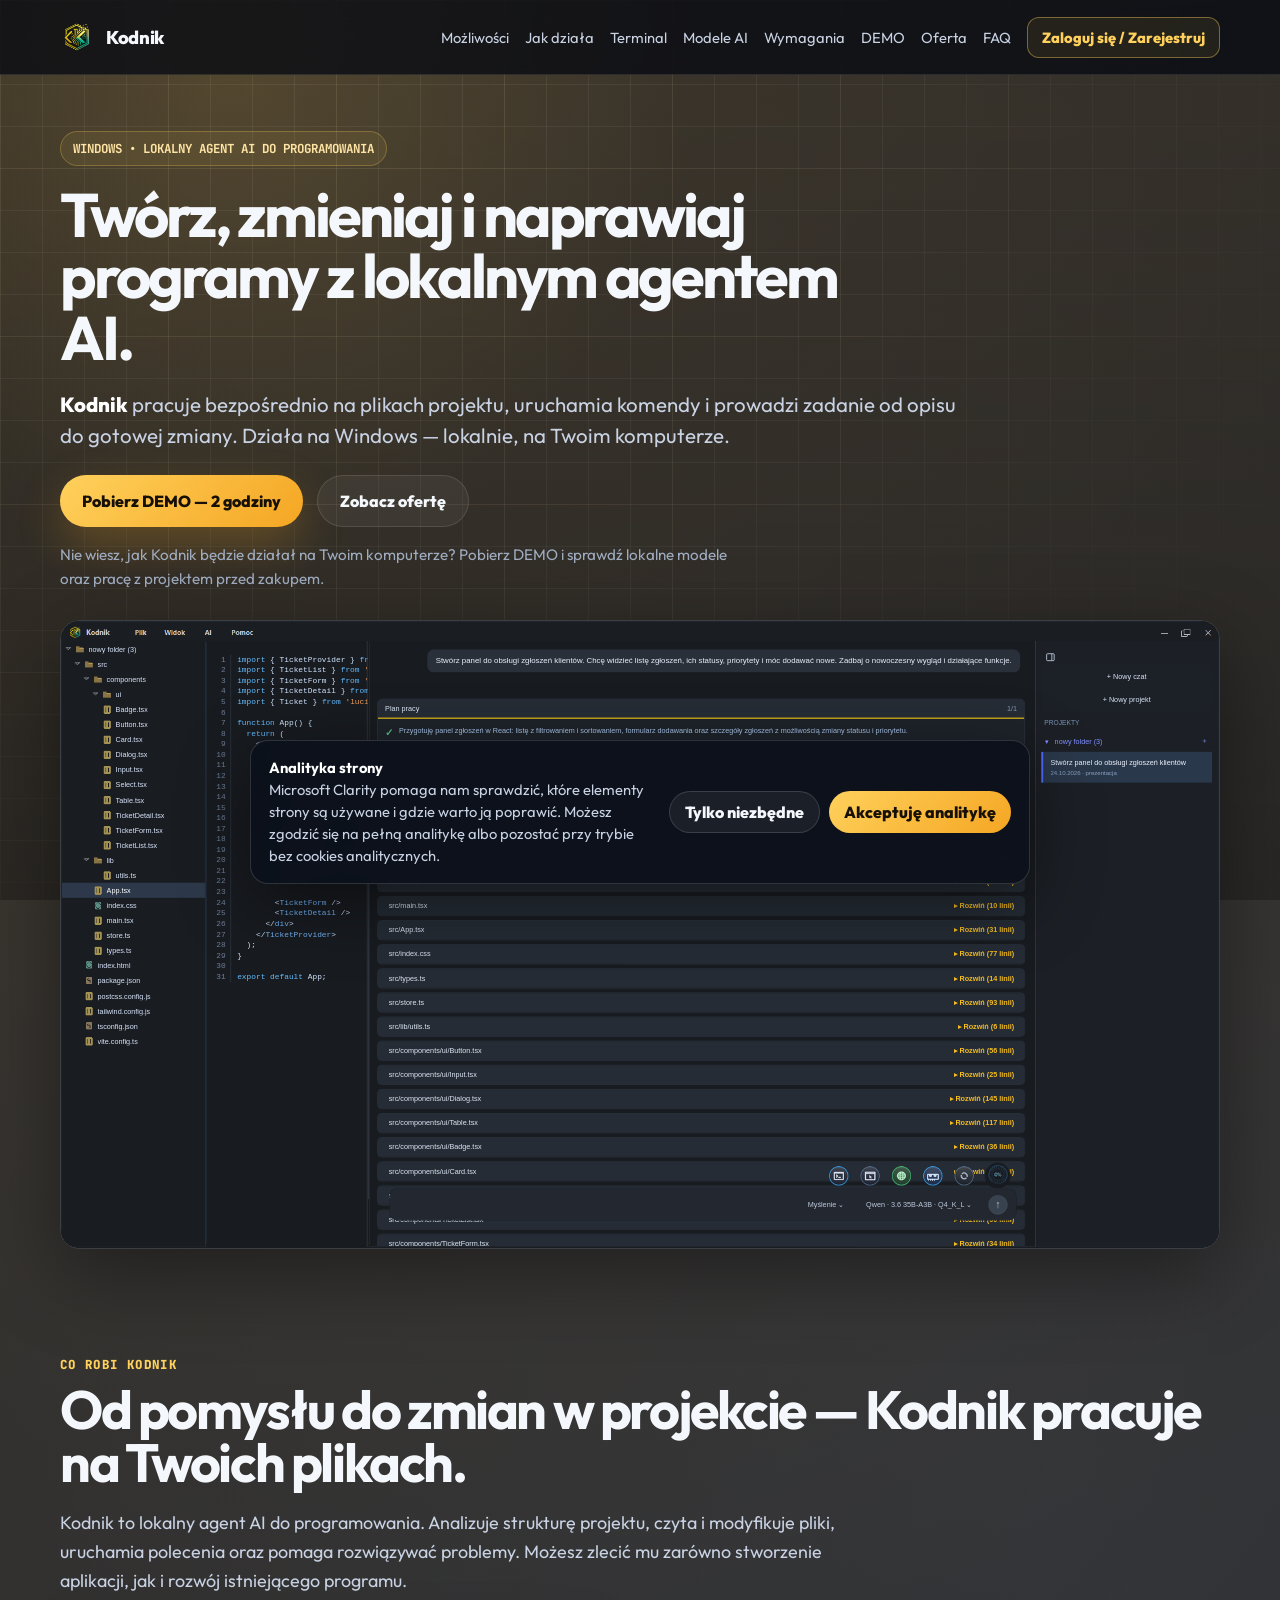
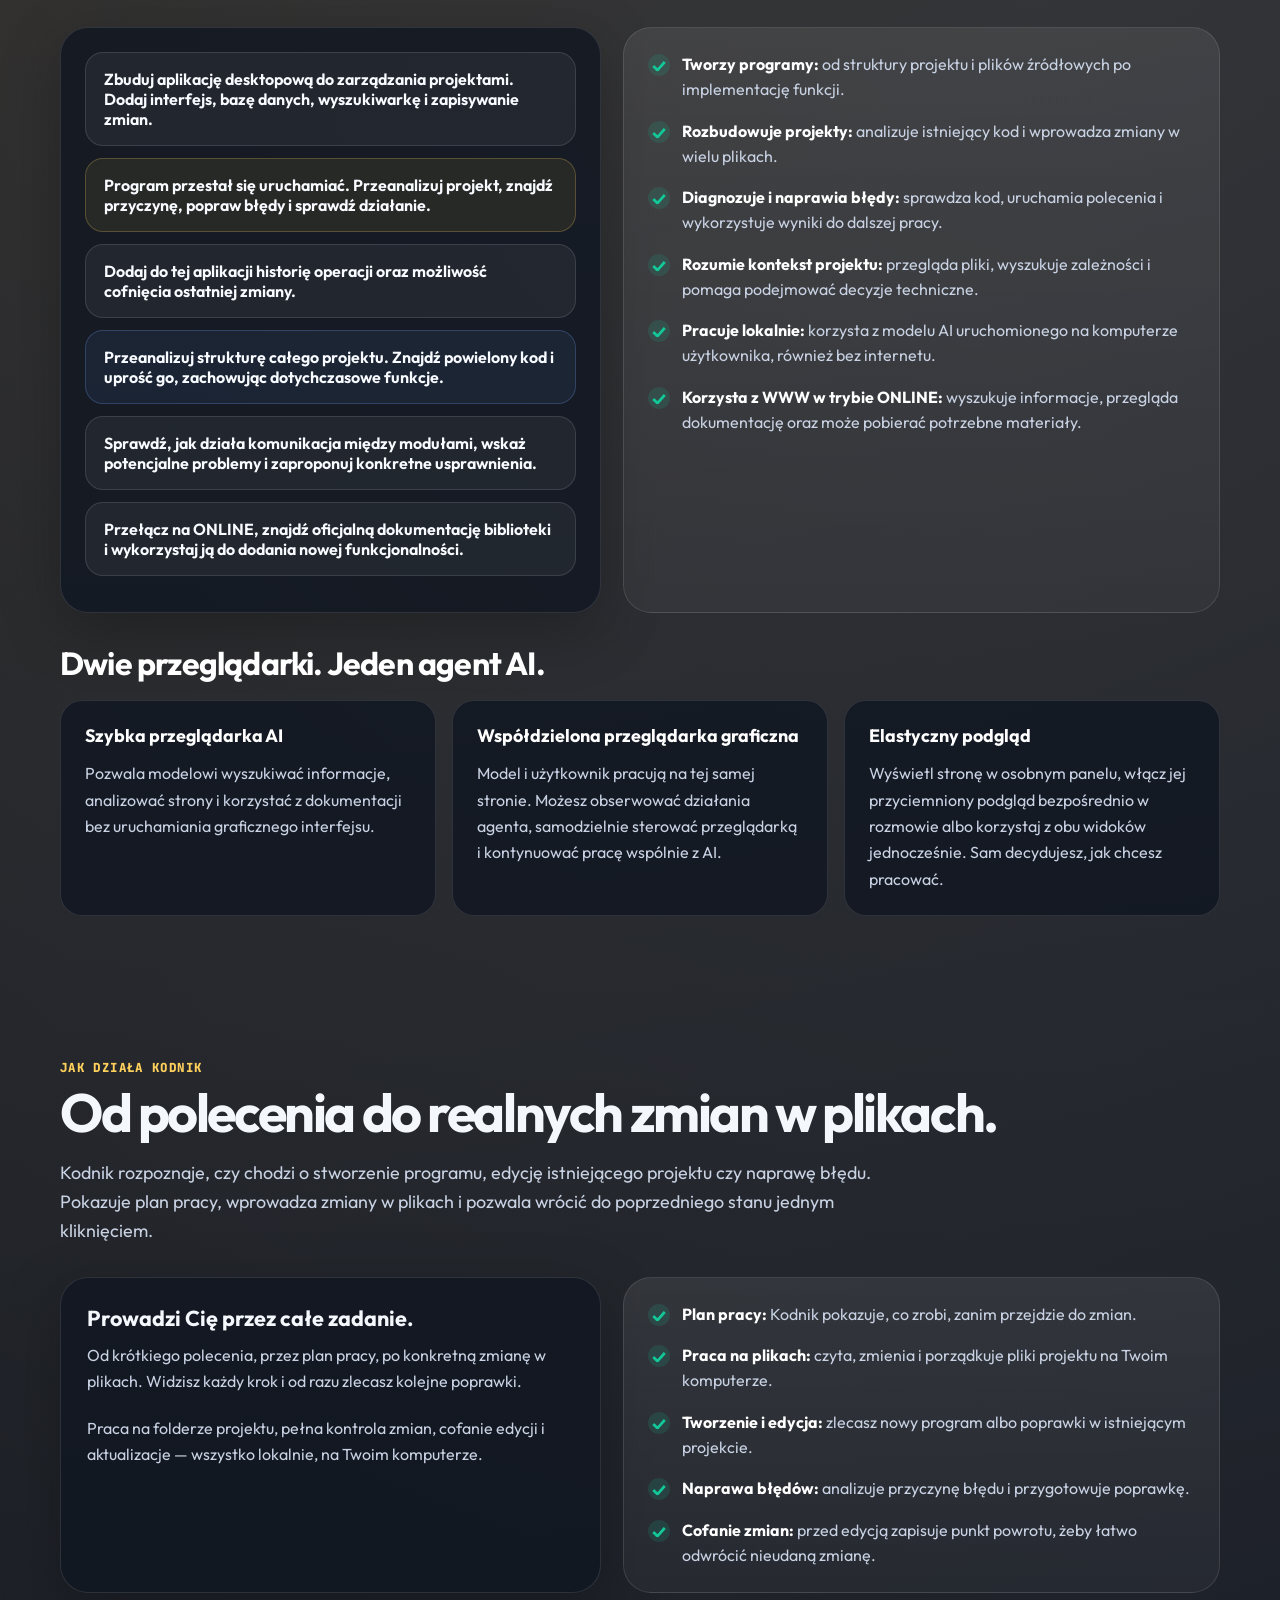
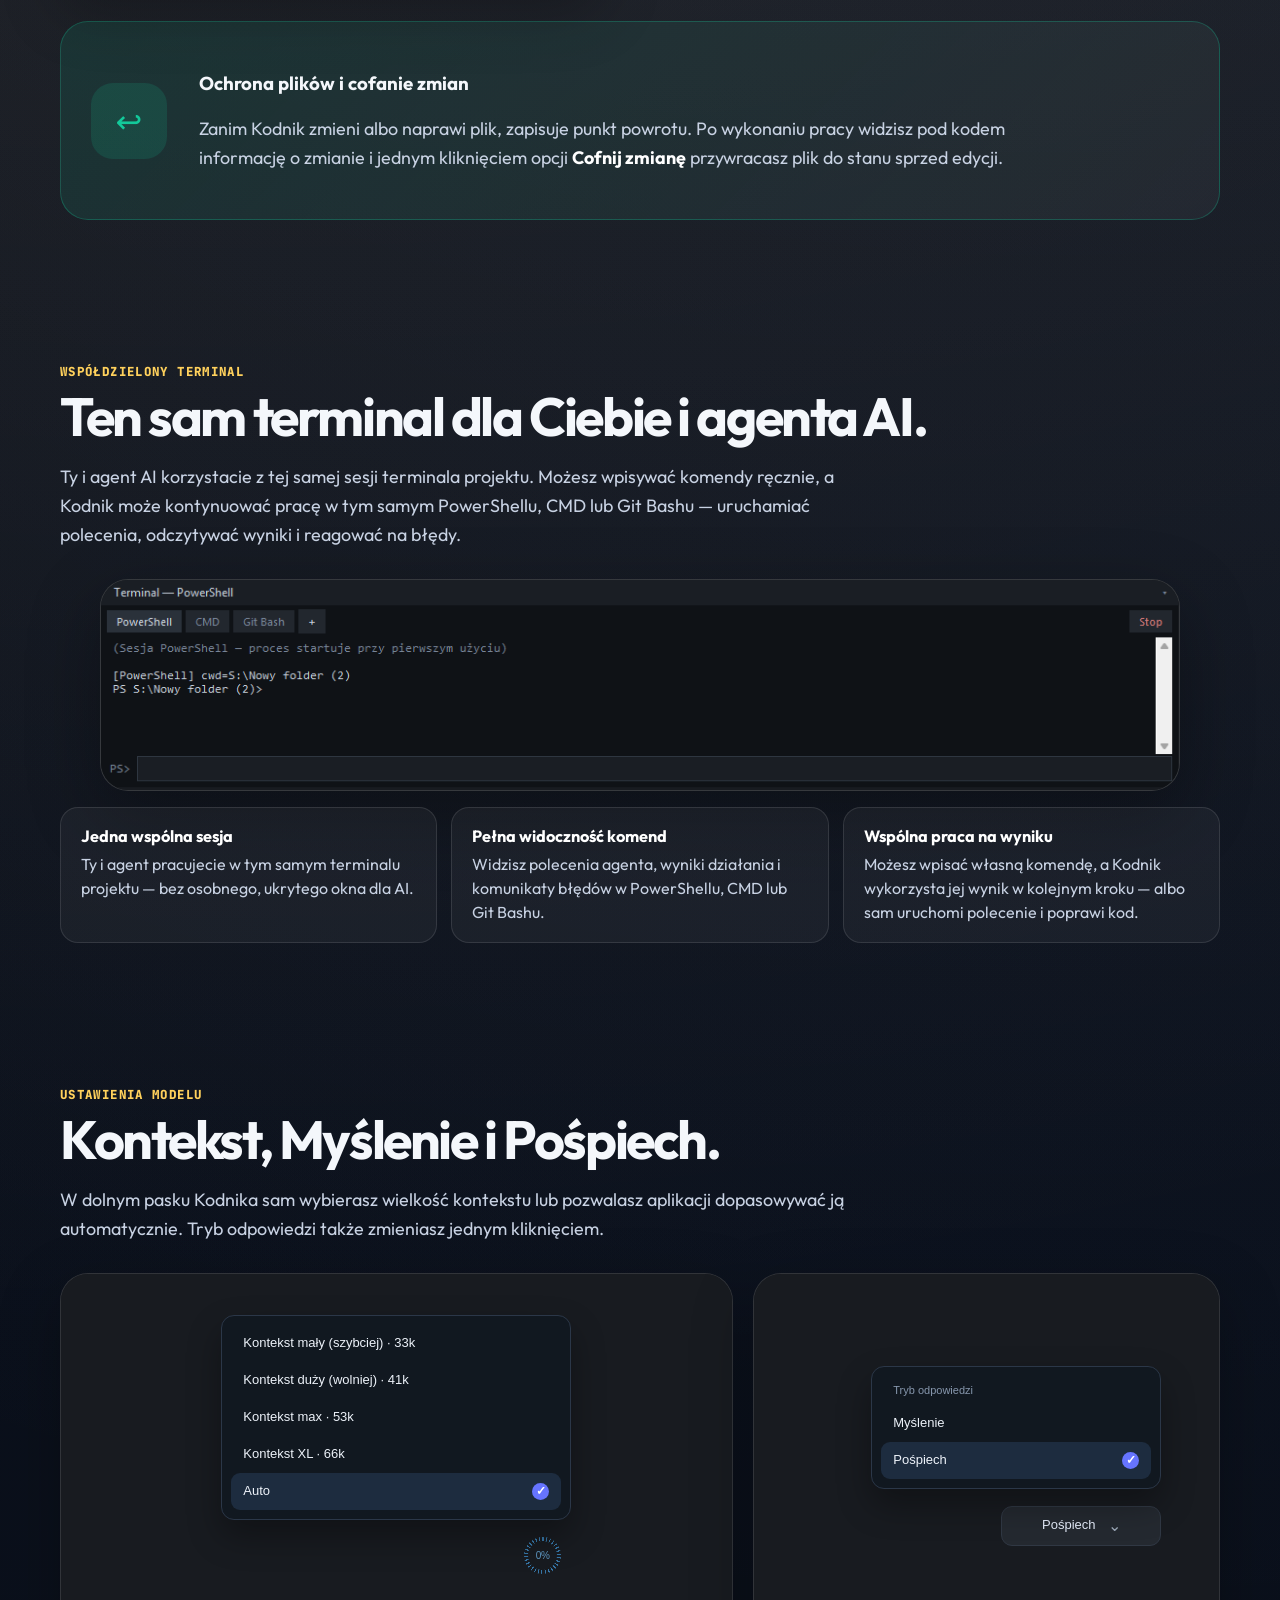
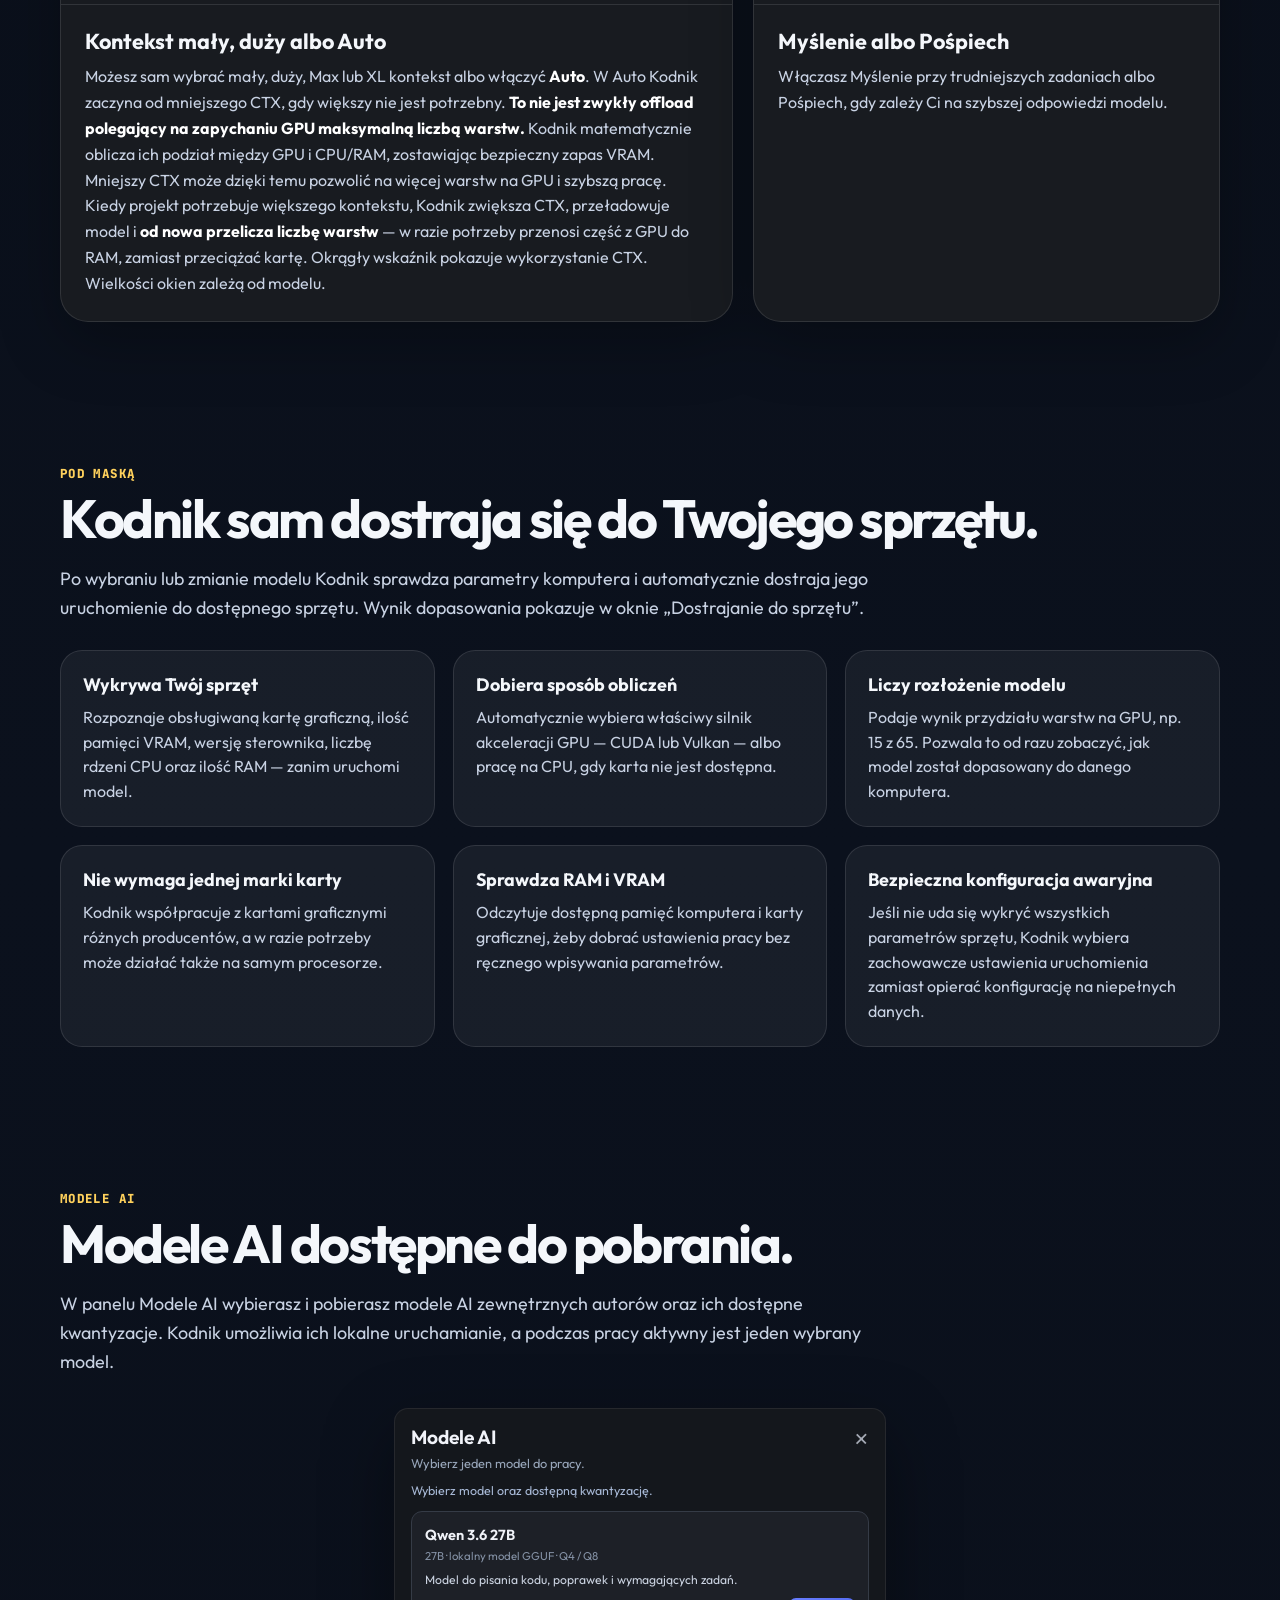
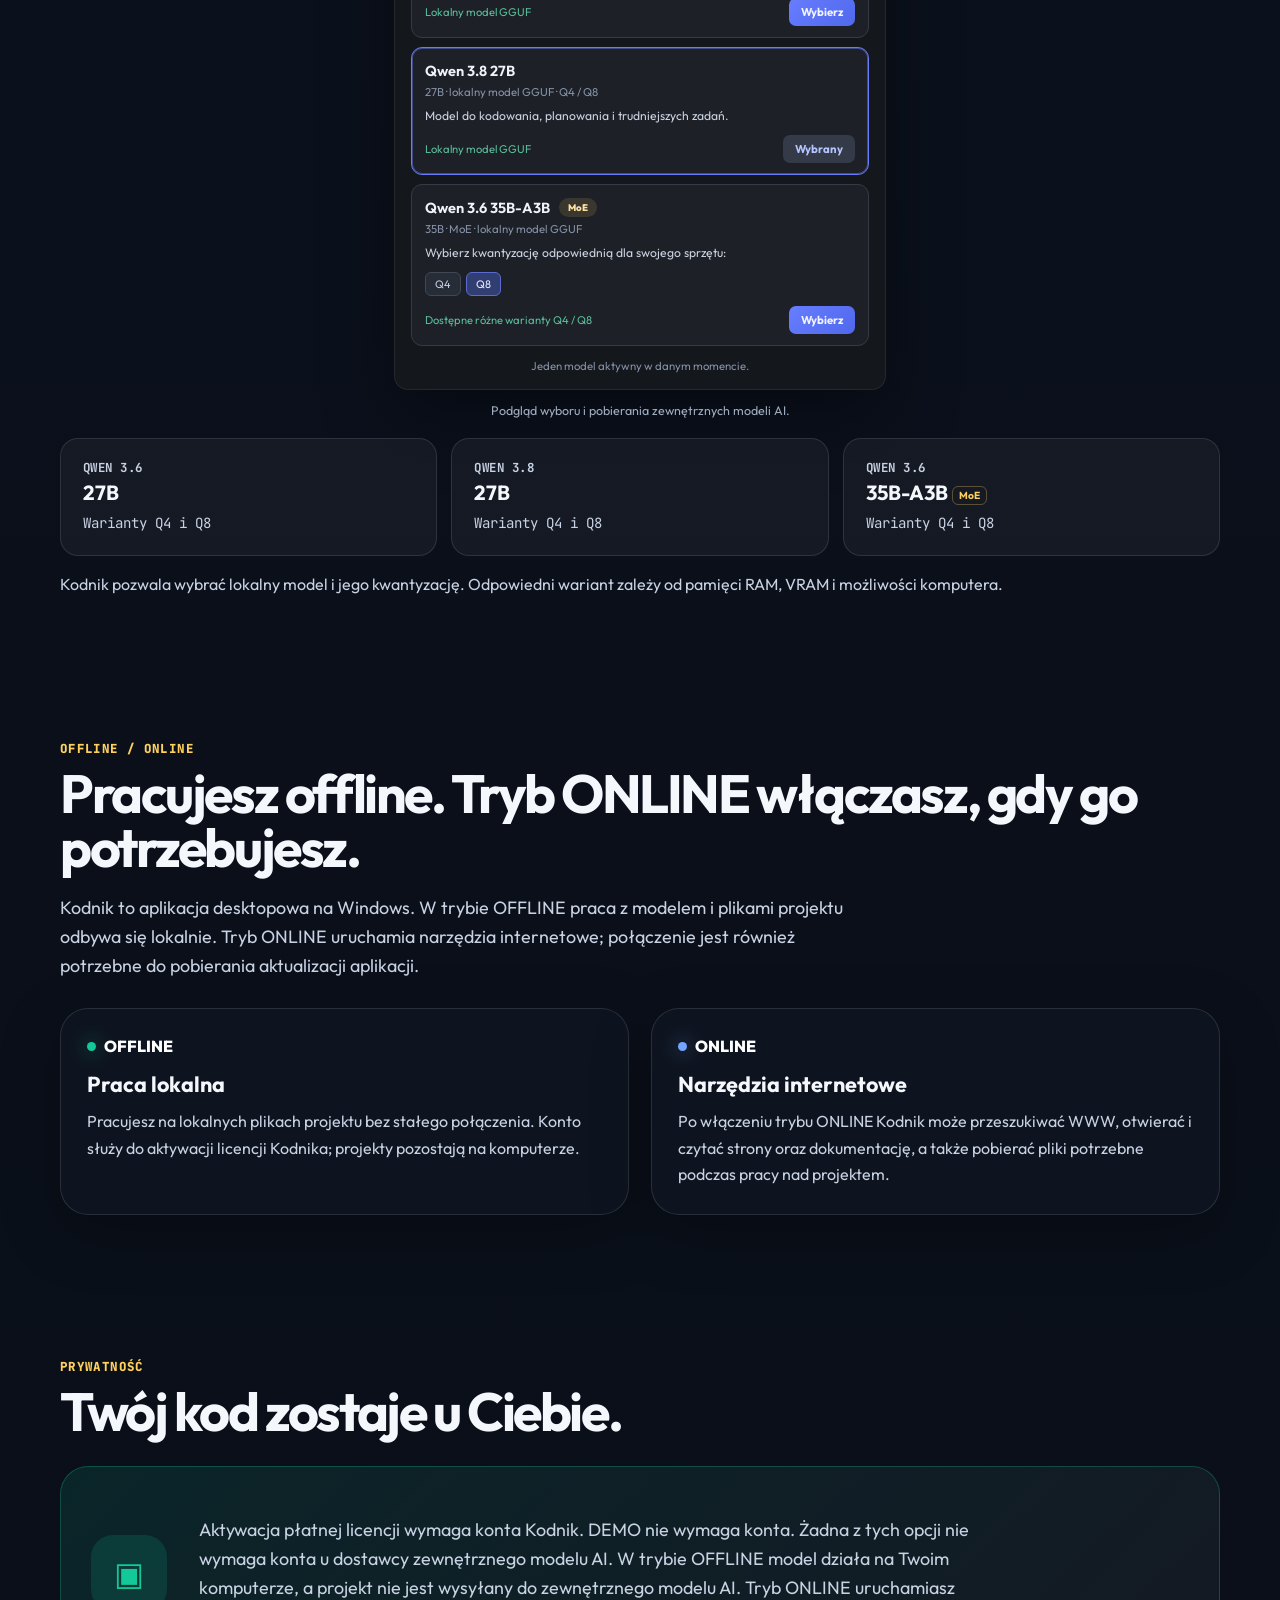
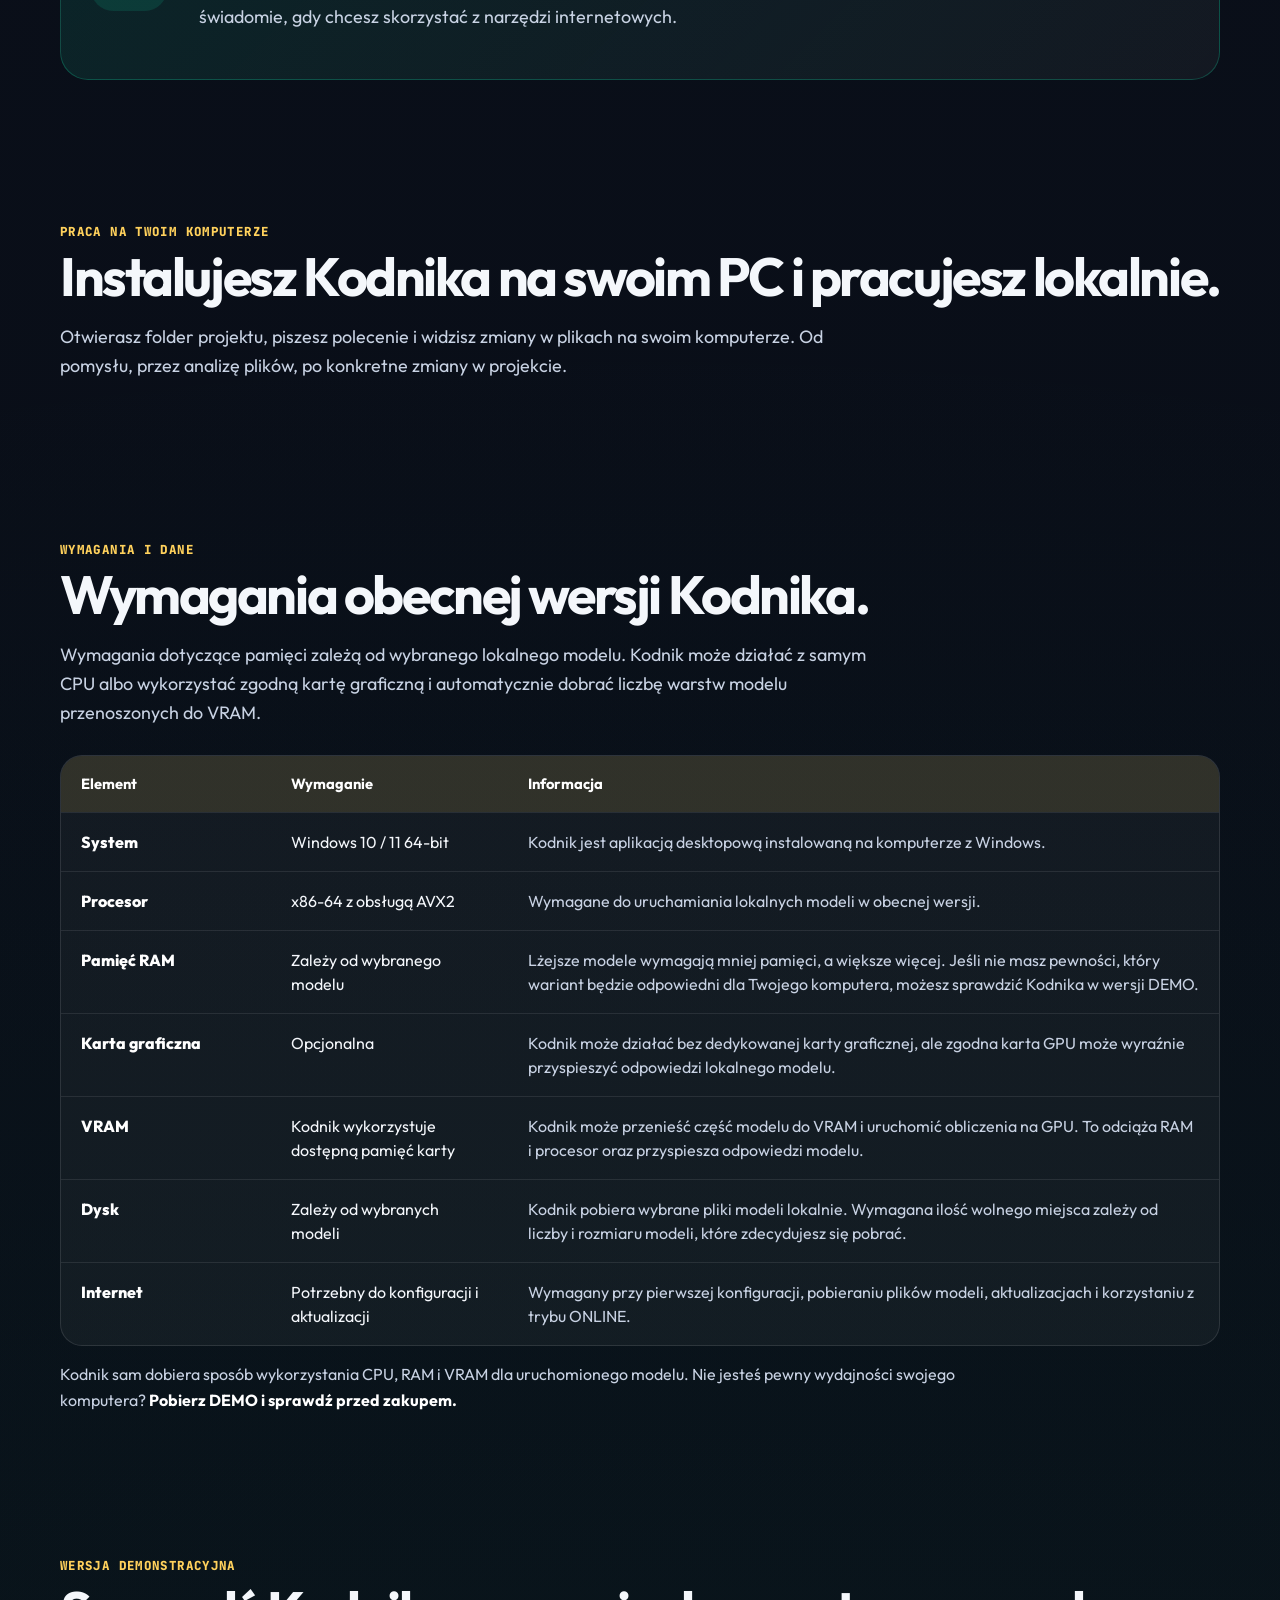
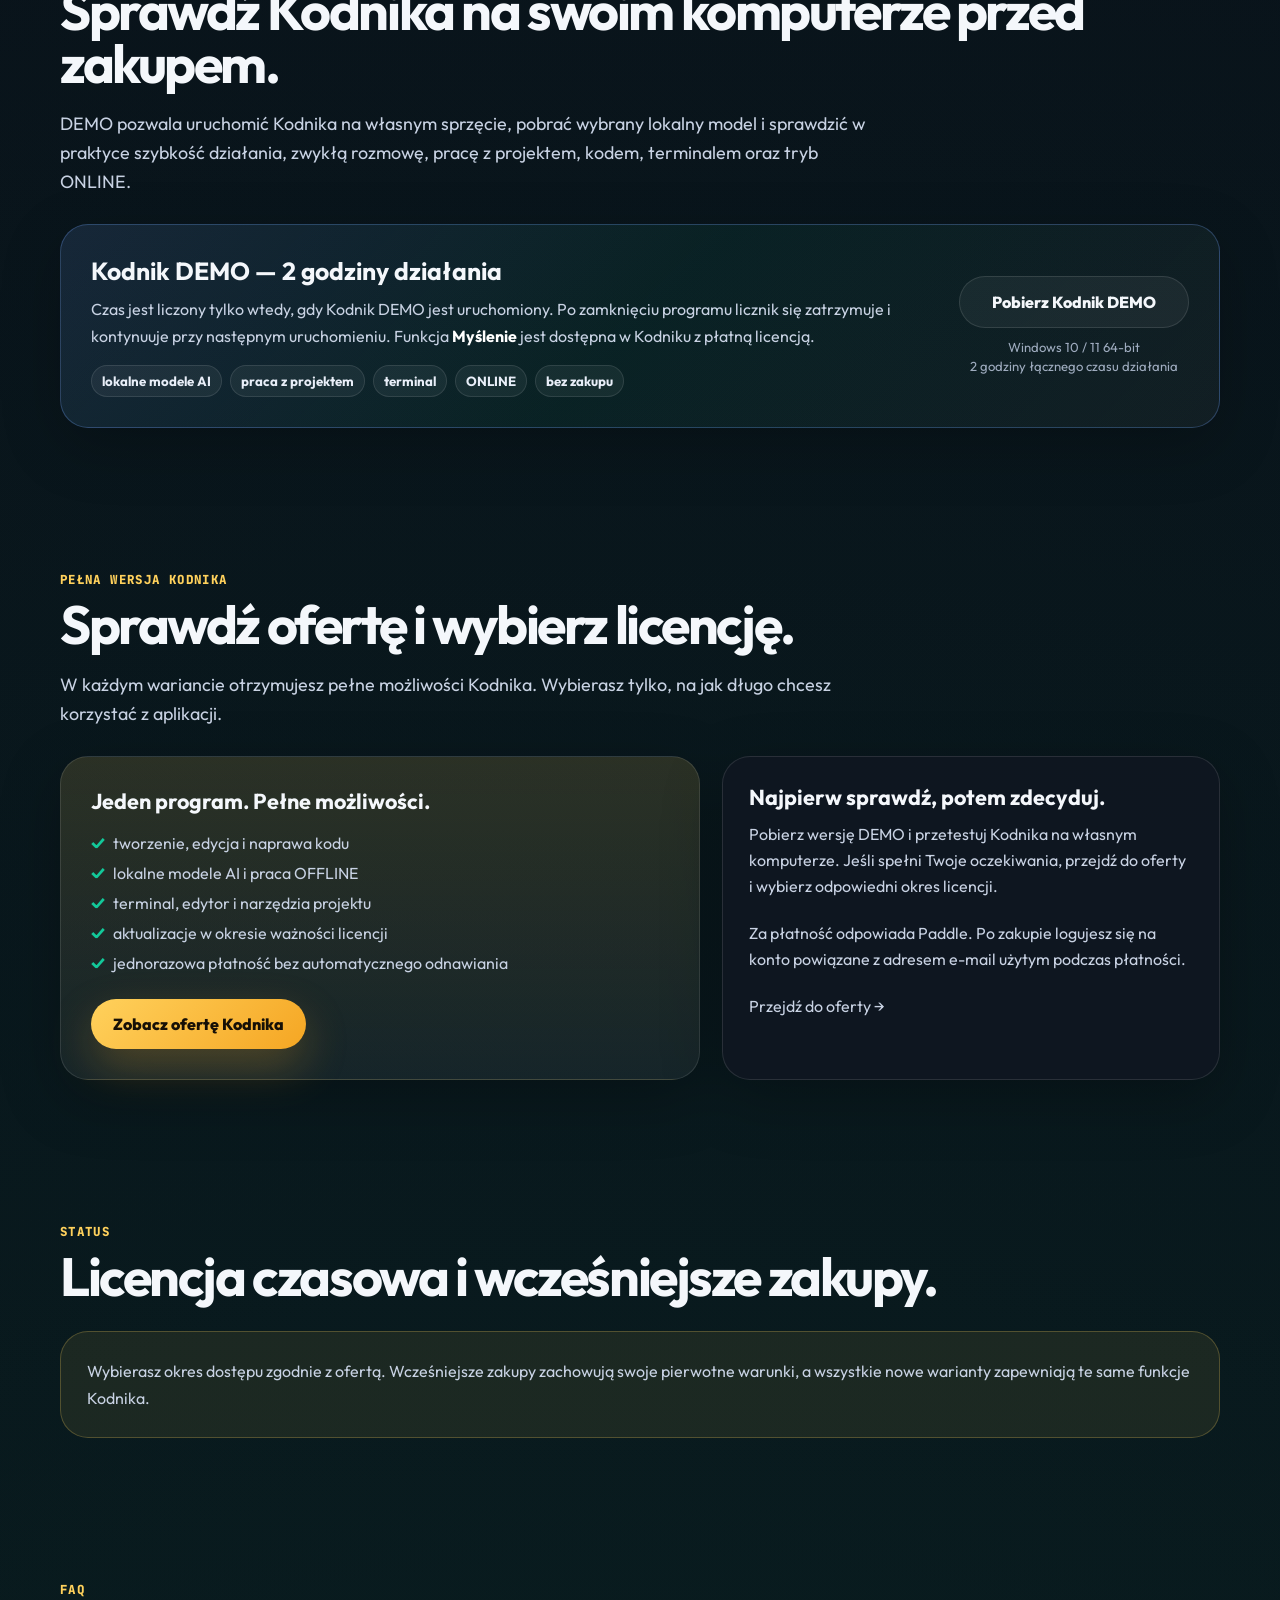
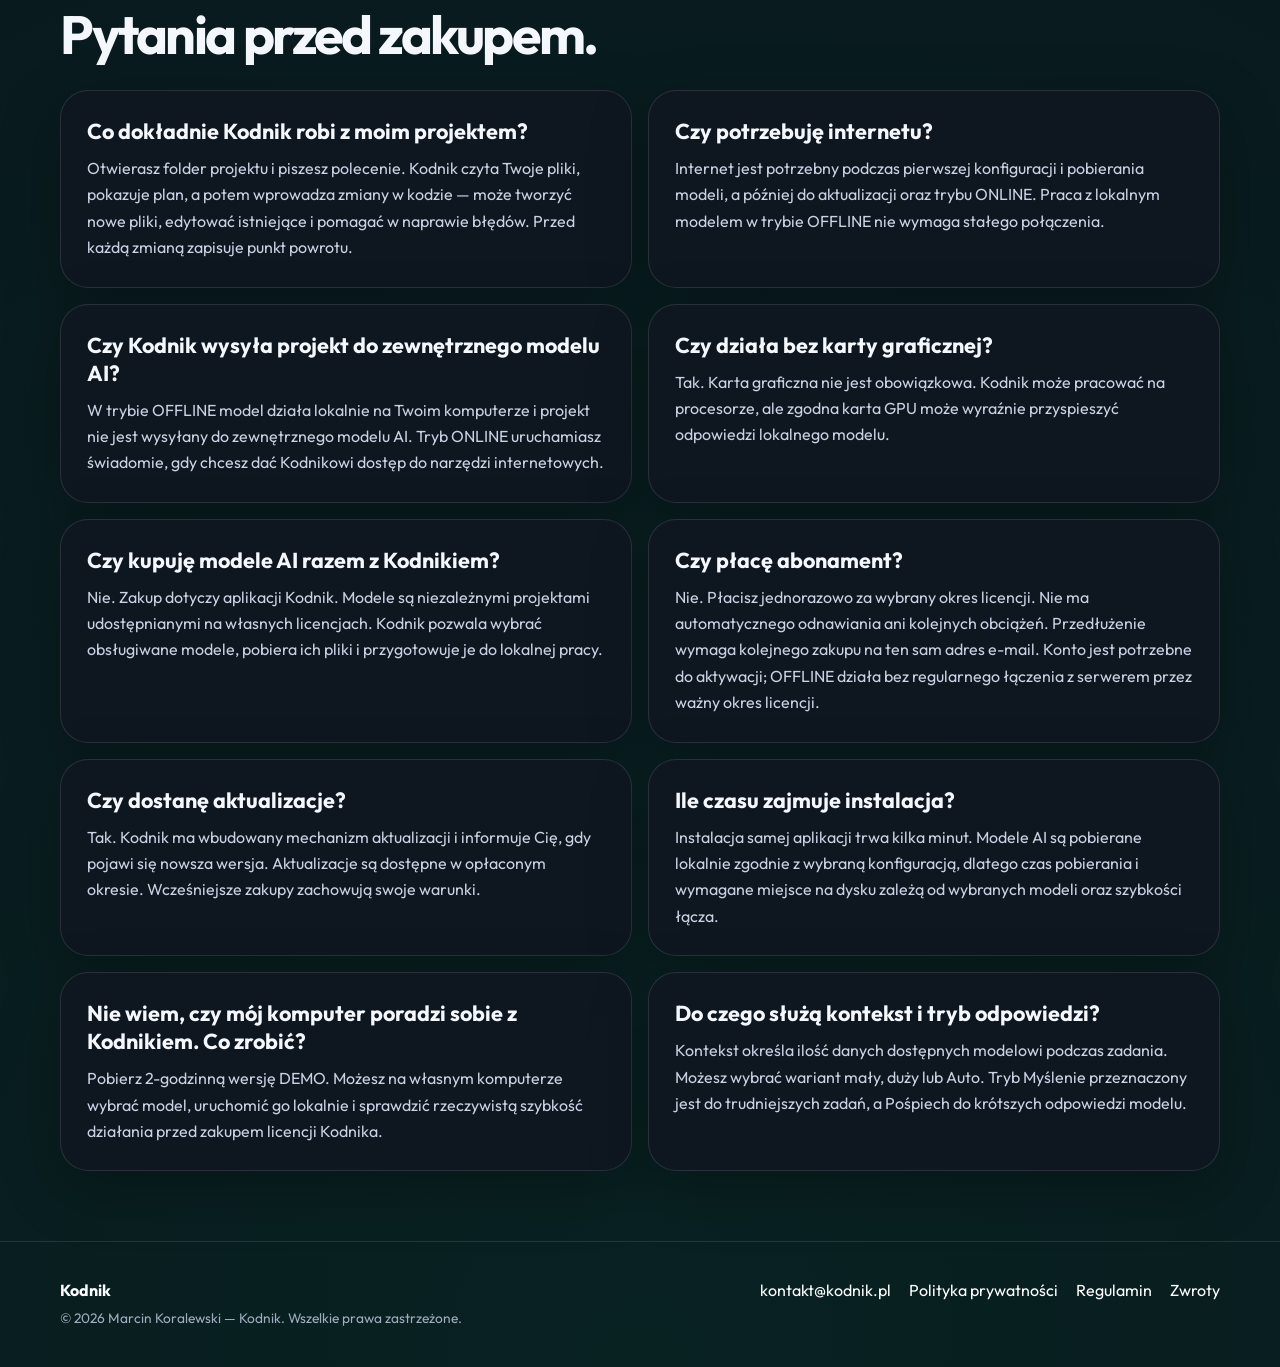
==== commit 86fe296a: "Revise pricing and offer details in index.html Updated the pricing section and offer details in inde" ====
--- a/index.html
+++ b/index.html
@@ -26,7 +26,6 @@
 <link href="https://fonts.googleapis.com" rel="preconnect"/>
 <link crossorigin="" href="https://fonts.gstatic.com" rel="preconnect"/>
 <link href="https://fonts.googleapis.com/css2?family=JetBrains+Mono:wght@400;600;700&amp;family=Outfit:wght@400;500;600;700;800&amp;display=swap" rel="stylesheet"/>
-<script src="https://cdn.paddle.com/paddle/v2/paddle.js"></script>
 <style>
     :root {
       --bg: #080b12;
@@ -670,6 +669,7 @@
 <a href="#modele">Modele AI</a>
 <a href="#wymagania">Wymagania</a>
 <a href="#demo">DEMO</a>
+<a data-offer-link href="./oferta.html">Oferta</a>
 <a href="#faq">FAQ</a>
 <a class="account-link" href="/account.html">Zaloguj się / Zarejestruj</a>
 </nav>
@@ -688,8 +688,8 @@
 <span class="accent">Kodnik</span> pracuje bezpośrednio na plikach projektu, uruchamia komendy i prowadzi zadanie od opisu do gotowej zmiany. Działa na Windows — lokalnie, na Twoim komputerze.
           </p>
 <div class="cta-row">
-<a class="btn btn-primary" data-paddle-buy href="#cena">Kup Kodnika — 99 zł / 12 miesięcy</a>
-<a class="btn btn-secondary" href="https://github.com/botanik341/kodnik/releases/download/demo-2026-08-19/Kodnik_DEMO_Setup.exe" rel="noopener" target="_blank">Pobierz DEMO — 2 godziny</a>
+<a class="btn btn-primary" href="https://github.com/botanik341/kodnik/releases/download/demo-2026-08-19/Kodnik_DEMO_Setup.exe" rel="noopener" target="_blank">Pobierz DEMO — 2 godziny</a>
+<a class="btn btn-secondary" data-offer-link href="./oferta.html">Zobacz ofertę</a>
 </div>
 <p class="hero-note">
             Nie wiesz, jak Kodnik będzie działał na Twoim komputerze? Pobierz DEMO i sprawdź lokalne modele oraz pracę z projektem przed zakupem.
@@ -1433,51 +1433,38 @@
 </div>
 </div>
 </section>
-<section id="cena">
+<section id="oferta">
 <div class="container">
-<span class="section-kicker">Licencja Kodnik</span>
-<h2>Kodnik — licencja na 12 miesięcy.</h2>
+<span class="section-kicker">Pełna wersja Kodnika</span>
+<h2>Sprawdź ofertę i wybierz licencję.</h2>
+<p class="section-lead">W każdym wariancie otrzymujesz pełne możliwości Kodnika. Wybierasz tylko, na jak długo chcesz korzystać z aplikacji.</p>
 <div class="pricing-wrap">
-<div class="pricing-panel">
-<h3>Kodnik — licencja roczna</h3>
-<p>
-              Otrzymujesz 12 miesięcy dostępu do Kodnika na Windows i aktualizacji w opłaconym okresie. Z poziomu panelu Modele AI wybierasz modele, które chcesz pobrać i wykorzystywać lokalnie.
-            </p>
-<ul class="pricing-list">
-<li>aplikacja desktopowa na Windows</li>
-<li>tworzenie, edycja i naprawa kodu w projektach</li>
-<li>współdzielony terminal projektu: PowerShell, CMD i Git Bash</li>
-<li>wybór kontekstu oraz trybu Myślenie / Pośpiech</li>
-<li>panel Modele AI: wybór i pobieranie modeli do pracy lokalnej</li>
-<li>lokalne modele AI pobierane i podłączane z poziomu programu</li>
-<li>narzędzia internetowe dostępne w trybie ONLINE</li>
-<li>aktualizacje w opłaconym okresie 12 miesięcy</li>
-<li>bez automatycznego odnawiania i obciążeń</li>
-<li>OFFLINE przez ważny okres licencji po aktywacji kontem</li>
-</ul>
-<p class="price">Jednorazowa płatność za okres: <strong>99 zł / 12 miesięcy</strong></p>
-<p><a href="/terms.html">Warunki licencji</a> · <a href="https://kodnik.com/privacy.html">Polityka prywatności</a> · <a href="https://kodnik.com/refund-policy.html">Zwroty</a></p>
-<a class="btn btn-primary" data-paddle-buy href="#cena">Przejdź do bezpiecznej płatności</a>
-</div>
-<div class="info-panel">
-<h3>Jak wygląda zakup?</h3>
-<p>
-              Bezpieczna płatność jest obsługiwana przez Paddle. Po potwierdzeniu zakupu utwórz konto lub zaloguj się adresem e-mail użytym przy płatności. W panelu pobierzesz instalator Kodnika i aktywujesz opłacony okres.
-            </p>
-<br/>
-<p>
-              Instalujesz aplikację, otwierasz folder projektu i pracujesz lokalnie na swoim komputerze. Pytania: <a href="mailto:kontakt@kodnik.pl">kontakt@kodnik.pl</a>.
-            </p>
-</div>
+  <div class="pricing-panel">
+    <h3>Jeden program. Pełne możliwości.</h3>
+    <ul class="pricing-list">
+      <li>tworzenie, edycja i naprawa kodu</li>
+      <li>lokalne modele AI i praca OFFLINE</li>
+      <li>terminal, edytor i narzędzia projektu</li>
+      <li>aktualizacje w okresie ważności licencji</li>
+      <li>jednorazowa płatność bez automatycznego odnawiania</li>
+    </ul>
+    <a class="btn btn-primary" data-offer-link href="./oferta.html">Zobacz ofertę Kodnika</a>
+  </div>
+  <div class="info-panel">
+    <h3>Najpierw sprawdź, potem zdecyduj.</h3>
+    <p>Pobierz wersję DEMO i przetestuj Kodnika na własnym komputerze. Jeśli spełni Twoje oczekiwania, przejdź do oferty i wybierz odpowiedni okres licencji.</p>
+    <p style="margin-top:20px">Za płatność odpowiada Paddle. Po zakupie logujesz się na konto powiązane z adresem e-mail użytym podczas płatności.</p>
+    <p style="margin-top:20px"><a href="./oferta.html">Przejdź do oferty →</a></p>
+  </div>
 </div>
 </div>
 </section>
 <section id="licencja">
 <div class="container">
 <span class="section-kicker">Status</span>
-<h2>Licencja roczna i wcześniejsze zakupy.</h2>
+<h2>Licencja czasowa i wcześniejsze zakupy.</h2>
 <div class="license-note">
-          Nowa oferta Kodnika obejmuje 12 miesięcy od aktywacji opłaconego okresu. Wcześniejsze zakupy zachowują swoje pierwotne warunki.
+          Wybierasz okres dostępu zgodnie z ofertą. Wcześniejsze zakupy zachowują swoje pierwotne warunki, a wszystkie nowe warianty zapewniają te same funkcje Kodnika.
         </div>
 </div>
 </section>
@@ -1508,7 +1495,7 @@
 </div>
 <div class="faq-item">
 <h3>Czy płacę abonament?</h3>
-<p>Płacisz jednorazowo za 12 miesięcy od aktywacji okresu. Nie ma automatycznego odnawiania ani pobierania pieniędzy. Przedłużenie wymaga kolejnego zakupu na ten sam adres e-mail. Po upływie 12 miesięcy licencja wymaga przedłużenia. Konto jest potrzebne do aktywacji; OFFLINE działa bez regularnego łączenia z serwerem przez ważny okres licencji.</p>
+<p>Nie. Płacisz jednorazowo za wybrany okres licencji. Nie ma automatycznego odnawiania ani kolejnych obciążeń. Przedłużenie wymaga kolejnego zakupu na ten sam adres e-mail. Konto jest potrzebne do aktywacji; OFFLINE działa bez regularnego łączenia z serwerem przez ważny okres licencji.</p>
 </div>
 <div class="faq-item">
 <h3>Czy dostanę aktualizacje?</h3>
@@ -1541,54 +1528,7 @@
 </div>
 </div>
 </footer>
-<script data-kodnik-checkout="paddle-live">
-  (() => {
-    const PADDLE_CLIENT_TOKEN = "live_dada761572fa0be55fad551f100";
-    const PADDLE_PRICE_ID = "pri_01m52nvckrmcspk6pkefby03ge"; // Approved annual price: PLN 49.99; production Paddle price verified on 2026-10-16.
-
-    function openKodnikCheckout(event) {
-      event.preventDefault();
-
-      if (!PADDLE_PRICE_ID) { alert("Przygotowujemy zakup licencji rocznej. Spróbuj ponownie później."); return; }
-      if (!window.Paddle || !window.Paddle.Checkout) {
-        console.error("Paddle.js nie jest dostępny.");
-        alert("Nie udało się otworzyć płatności. Odśwież stronę i spróbuj ponownie.");
-        return;
-      }
-
-      window.Paddle.Checkout.open({
-        items: [
-          {
-            priceId: PADDLE_PRICE_ID,
-            quantity: 1
-          }
-        ],
-        settings: {
-          displayMode: "overlay",
-          theme: "dark",
-          locale: "pl",
-          variant: "one-page",
-          successUrl: "https://kodnik-fulfillment.ujot.workers.dev/account.html?purchase=complete"
-        }
-      });
-    }
-
-    document.addEventListener("DOMContentLoaded", () => {
-      if (!window.Paddle) {
-        console.error("Paddle.js nie został załadowany.");
-        return;
-      }
-
-      window.Paddle.Initialize({
-        token: PADDLE_CLIENT_TOKEN
-      });
-
-      document.querySelectorAll("[data-paddle-buy]").forEach((button) => {
-        button.addEventListener("click", openKodnikCheckout);
-      });
-    });
-  })();
-</script>
+
 <script>
     (() => {
       const menuButton = document.querySelector('.menu-toggle');
@@ -1654,10 +1594,9 @@
     });
 
     // Exact business actions.
-    document.querySelectorAll('[data-paddle-buy]').forEach(function(a){
+    document.querySelectorAll('[data-offer-link]').forEach(function(a){
       a.addEventListener("click", function(){
-        clarityEvent("click_buy");
-        clarityEvent("click_checkout");
+        clarityEvent("click_offer");
       });
     });
 
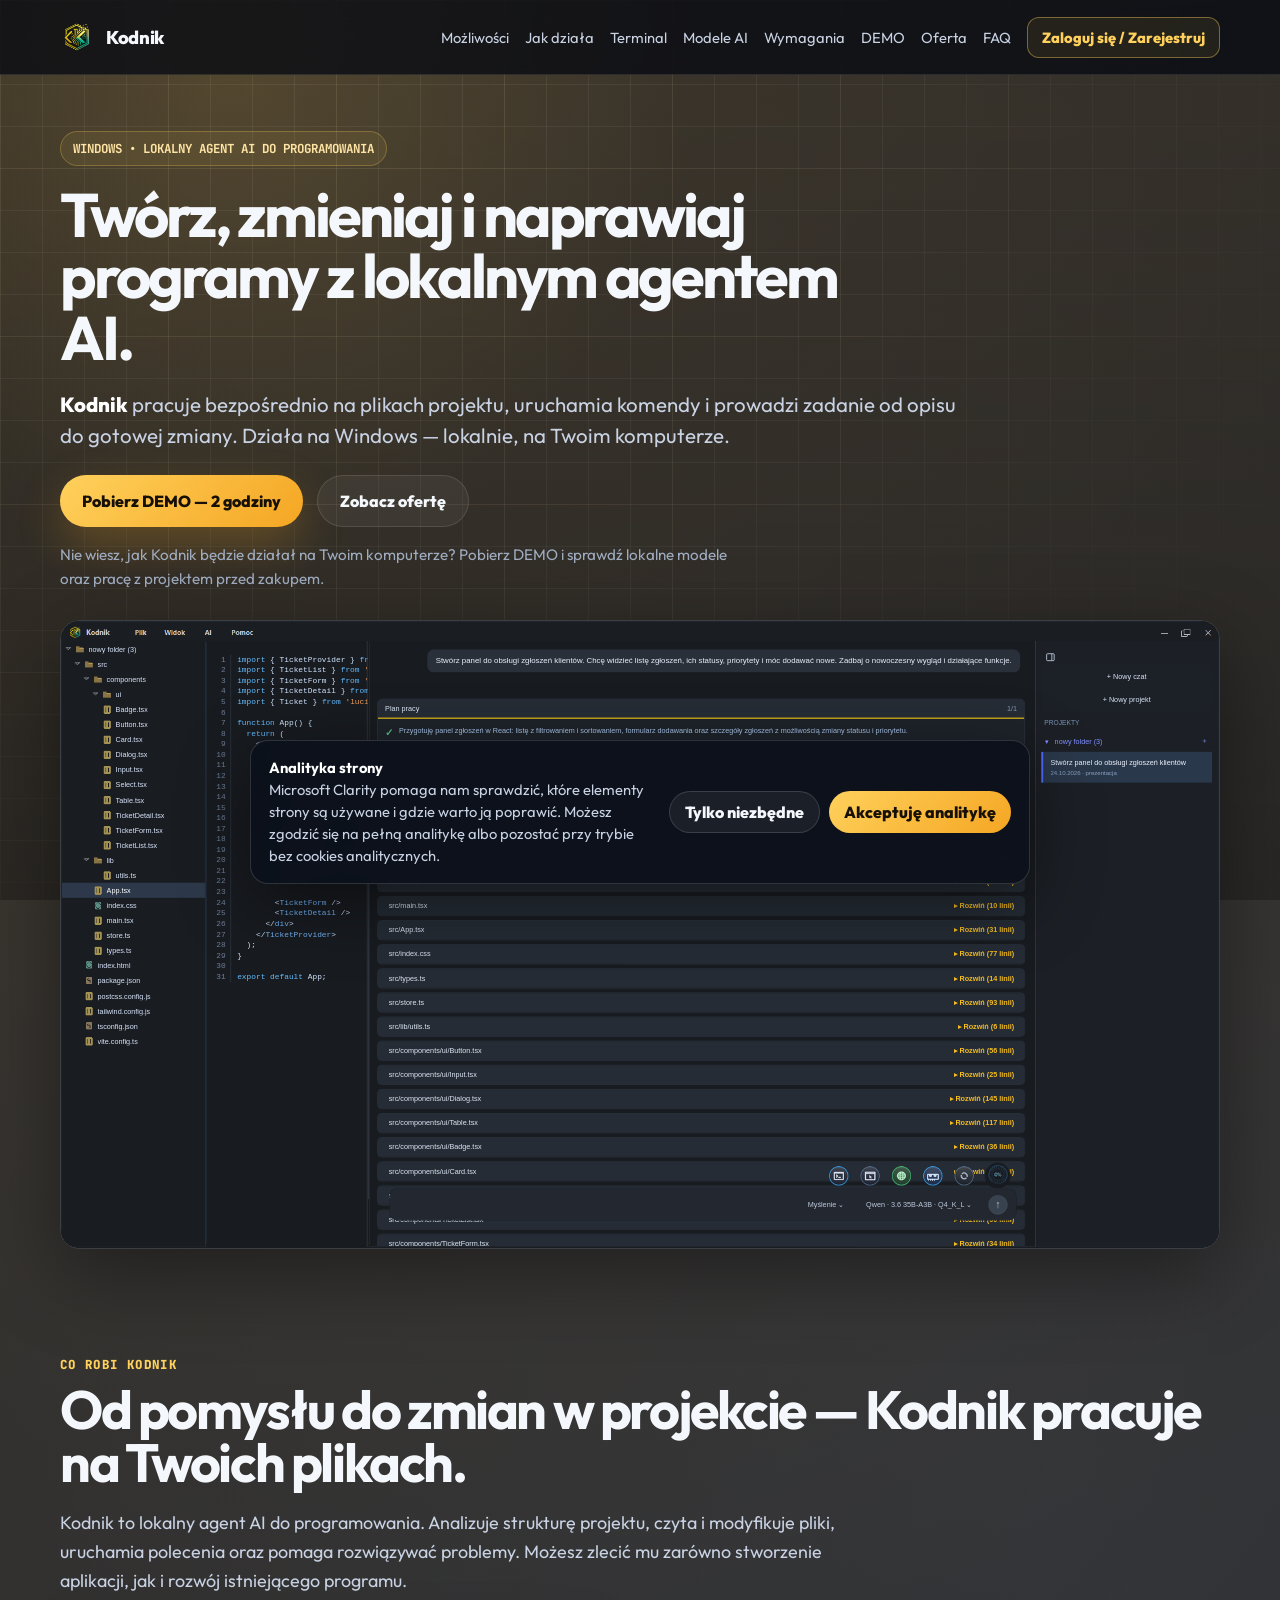
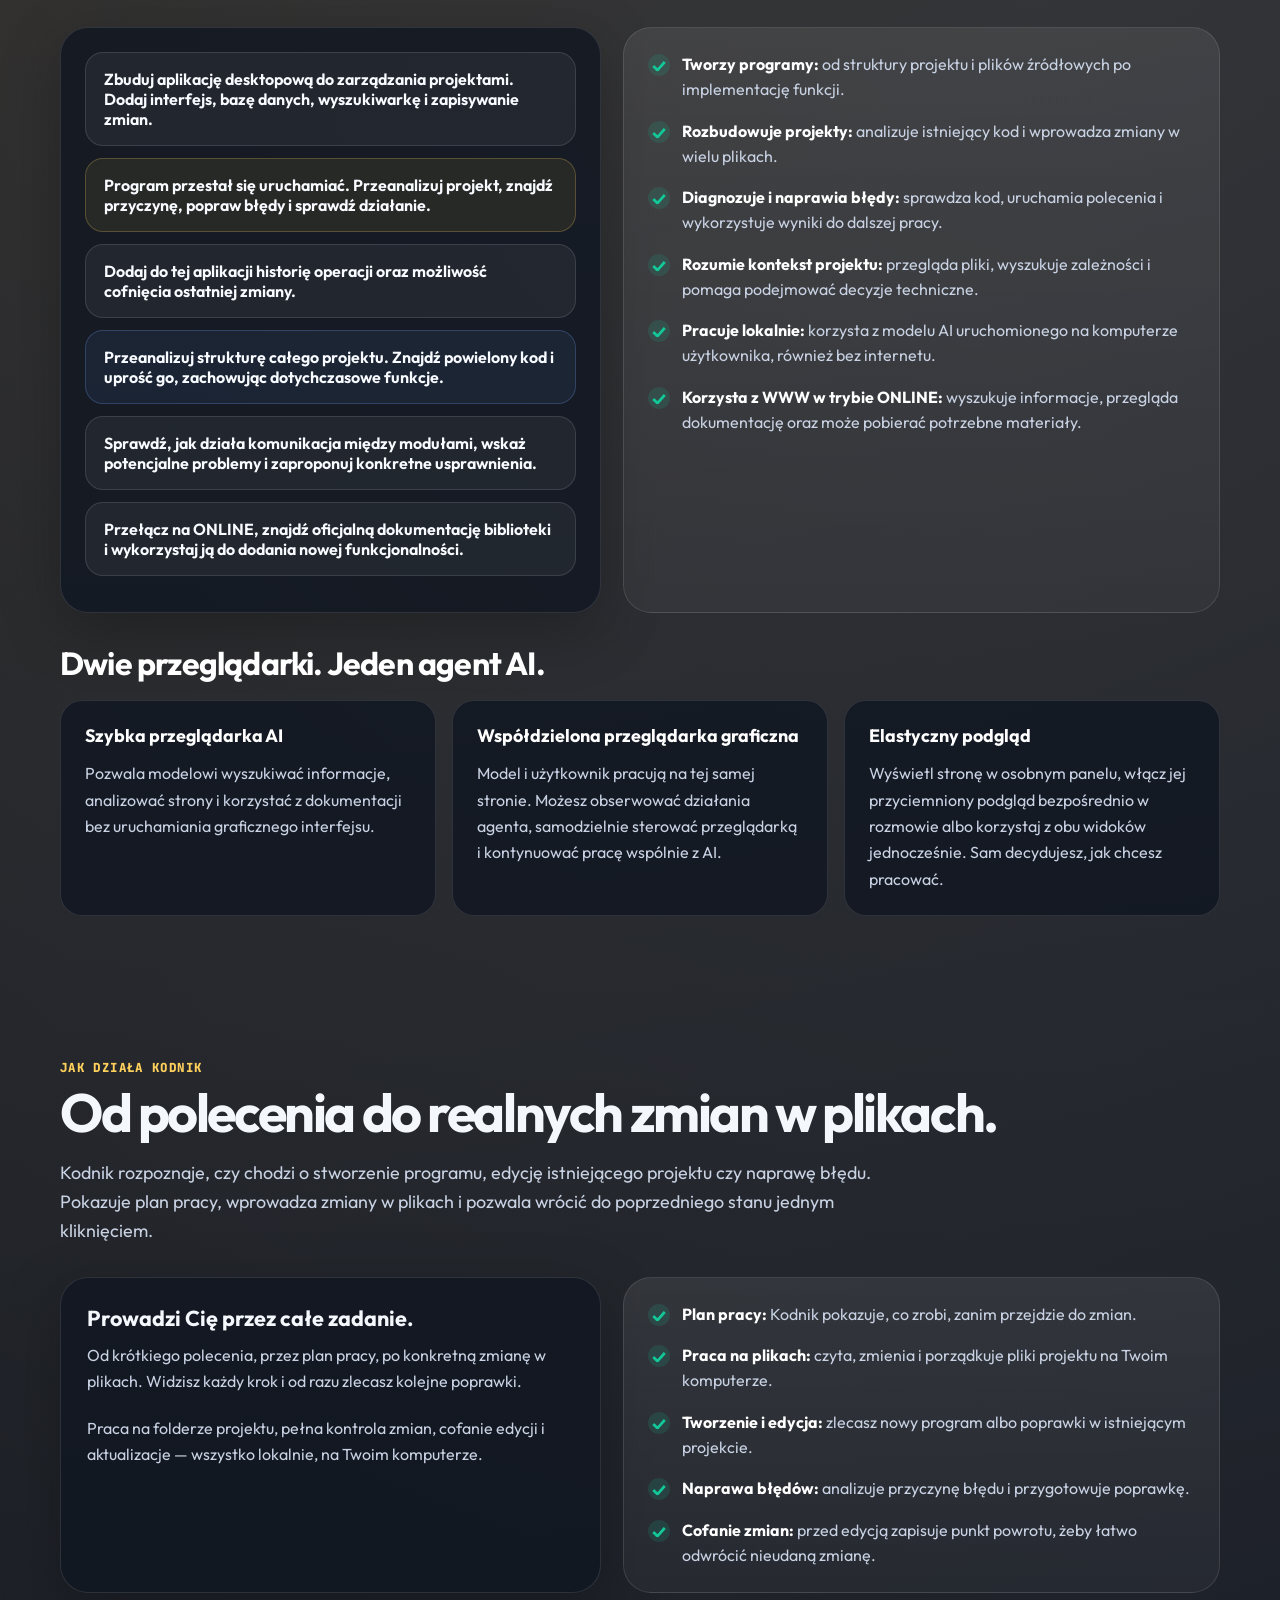
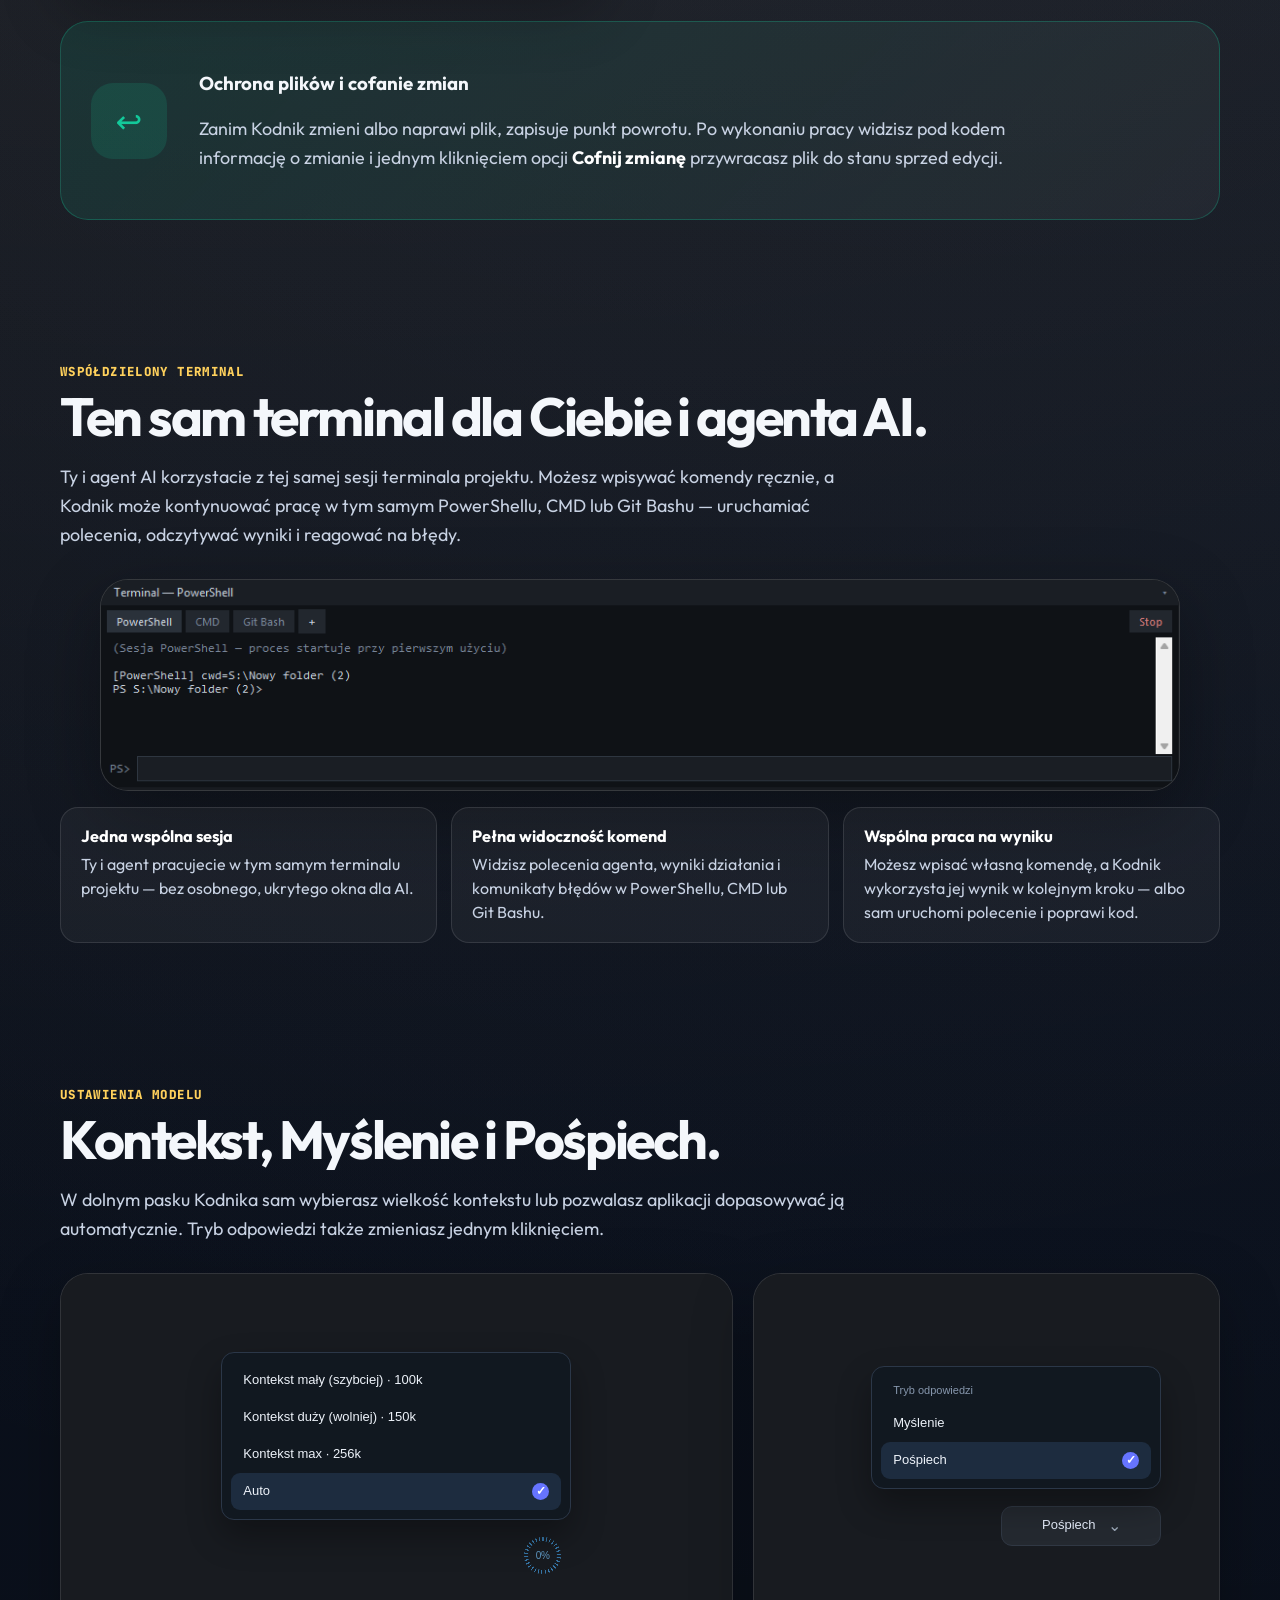
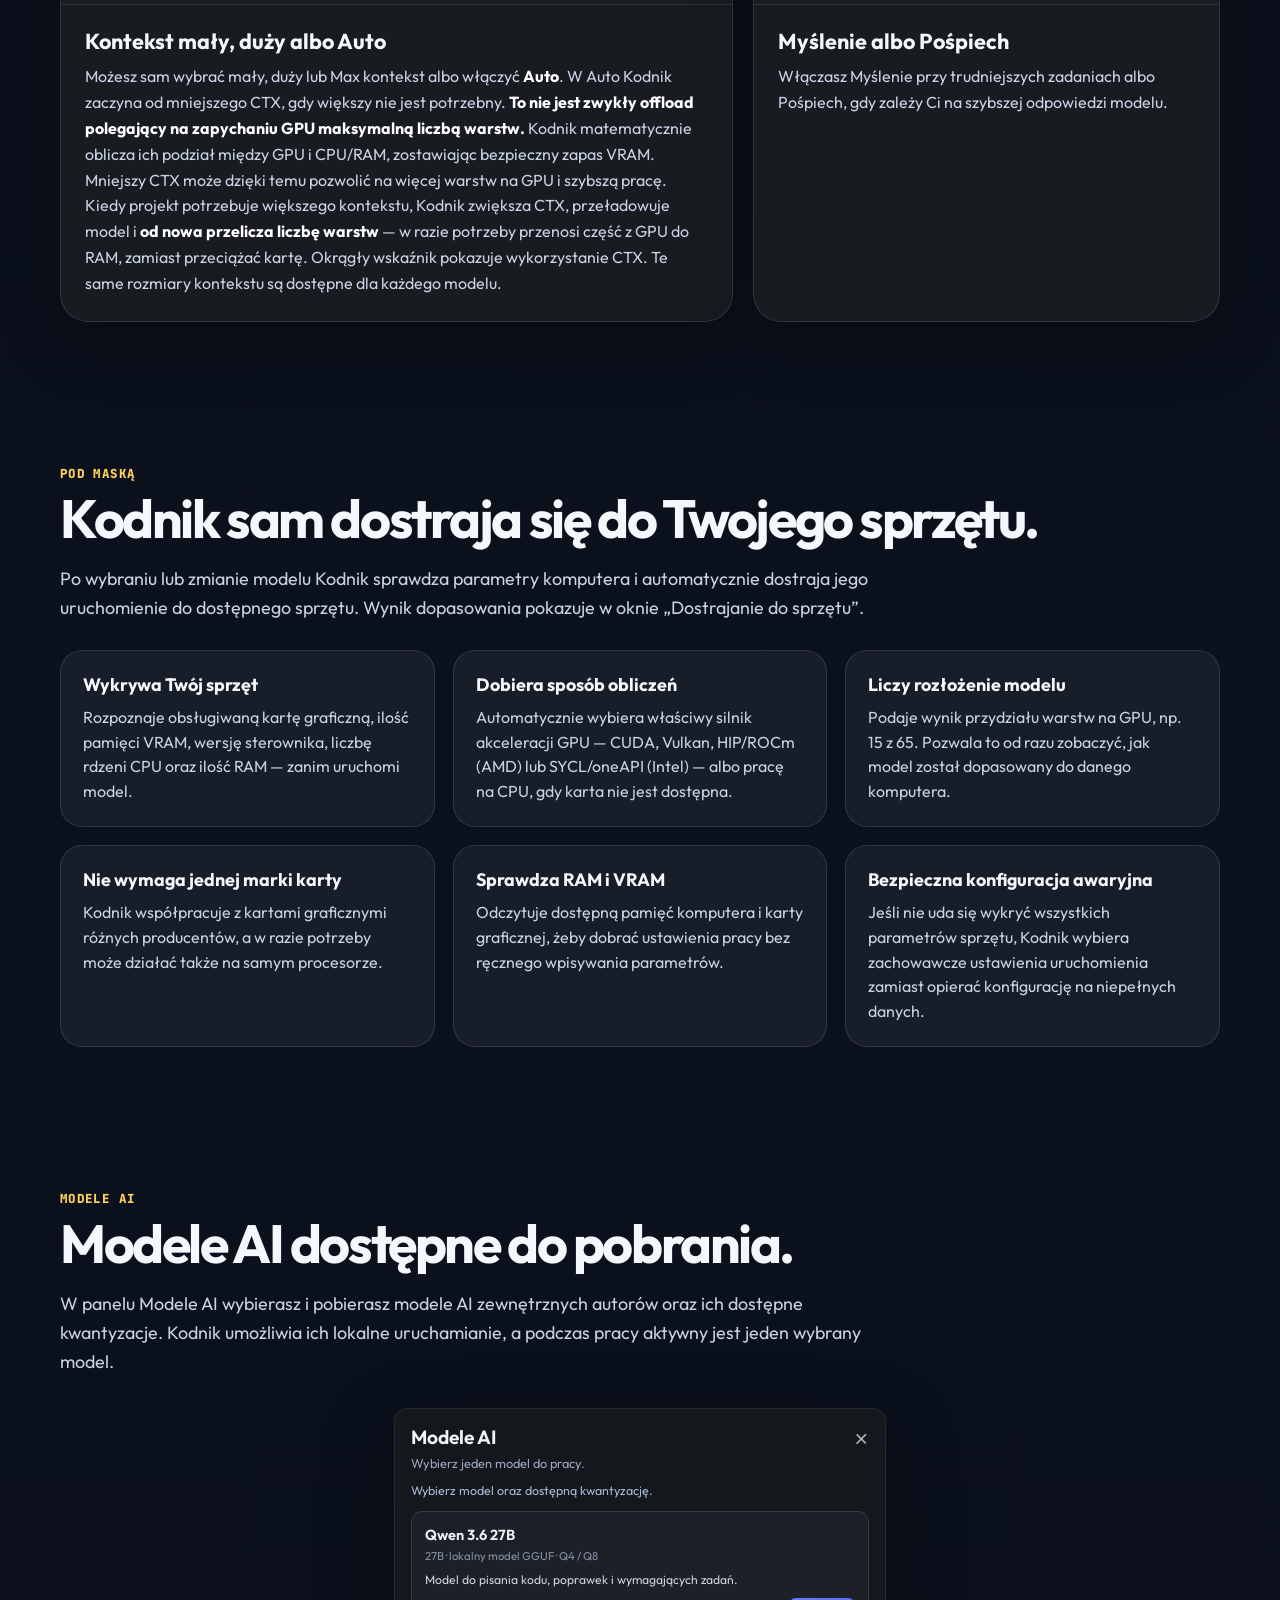
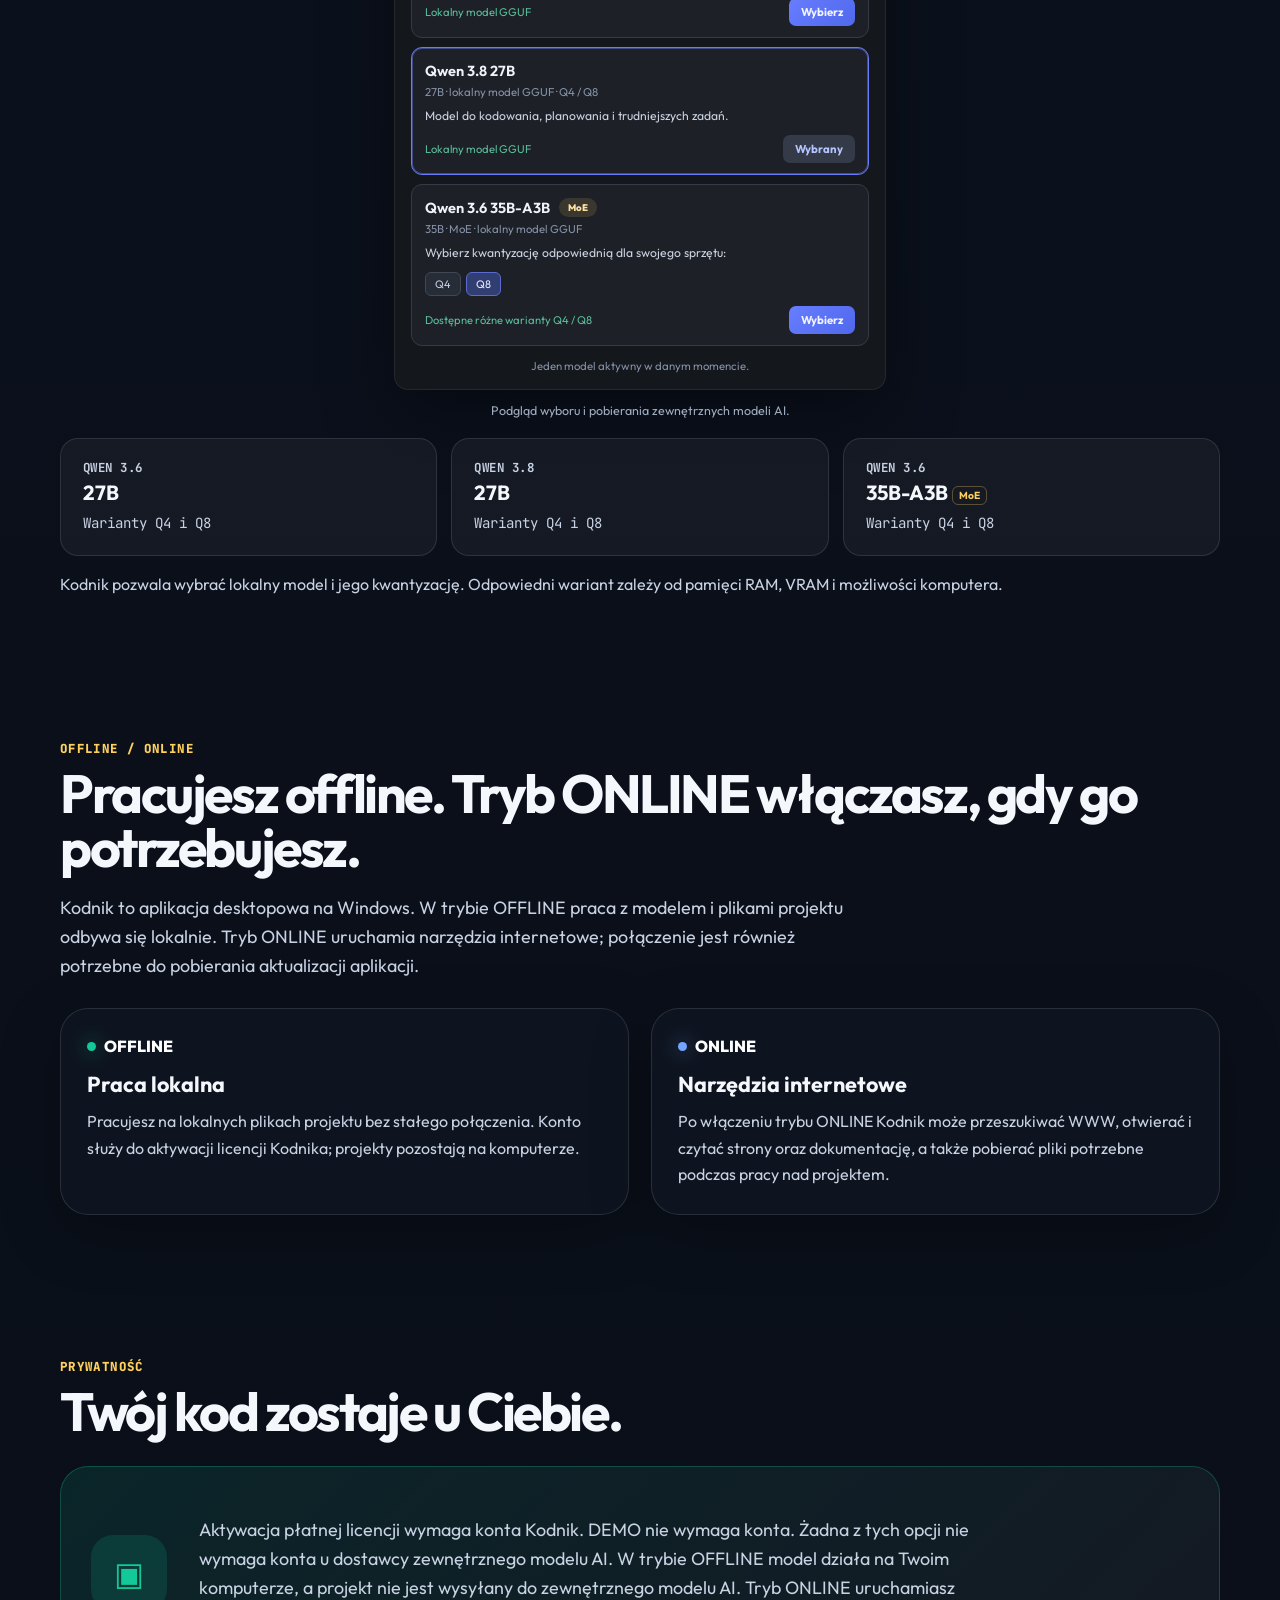
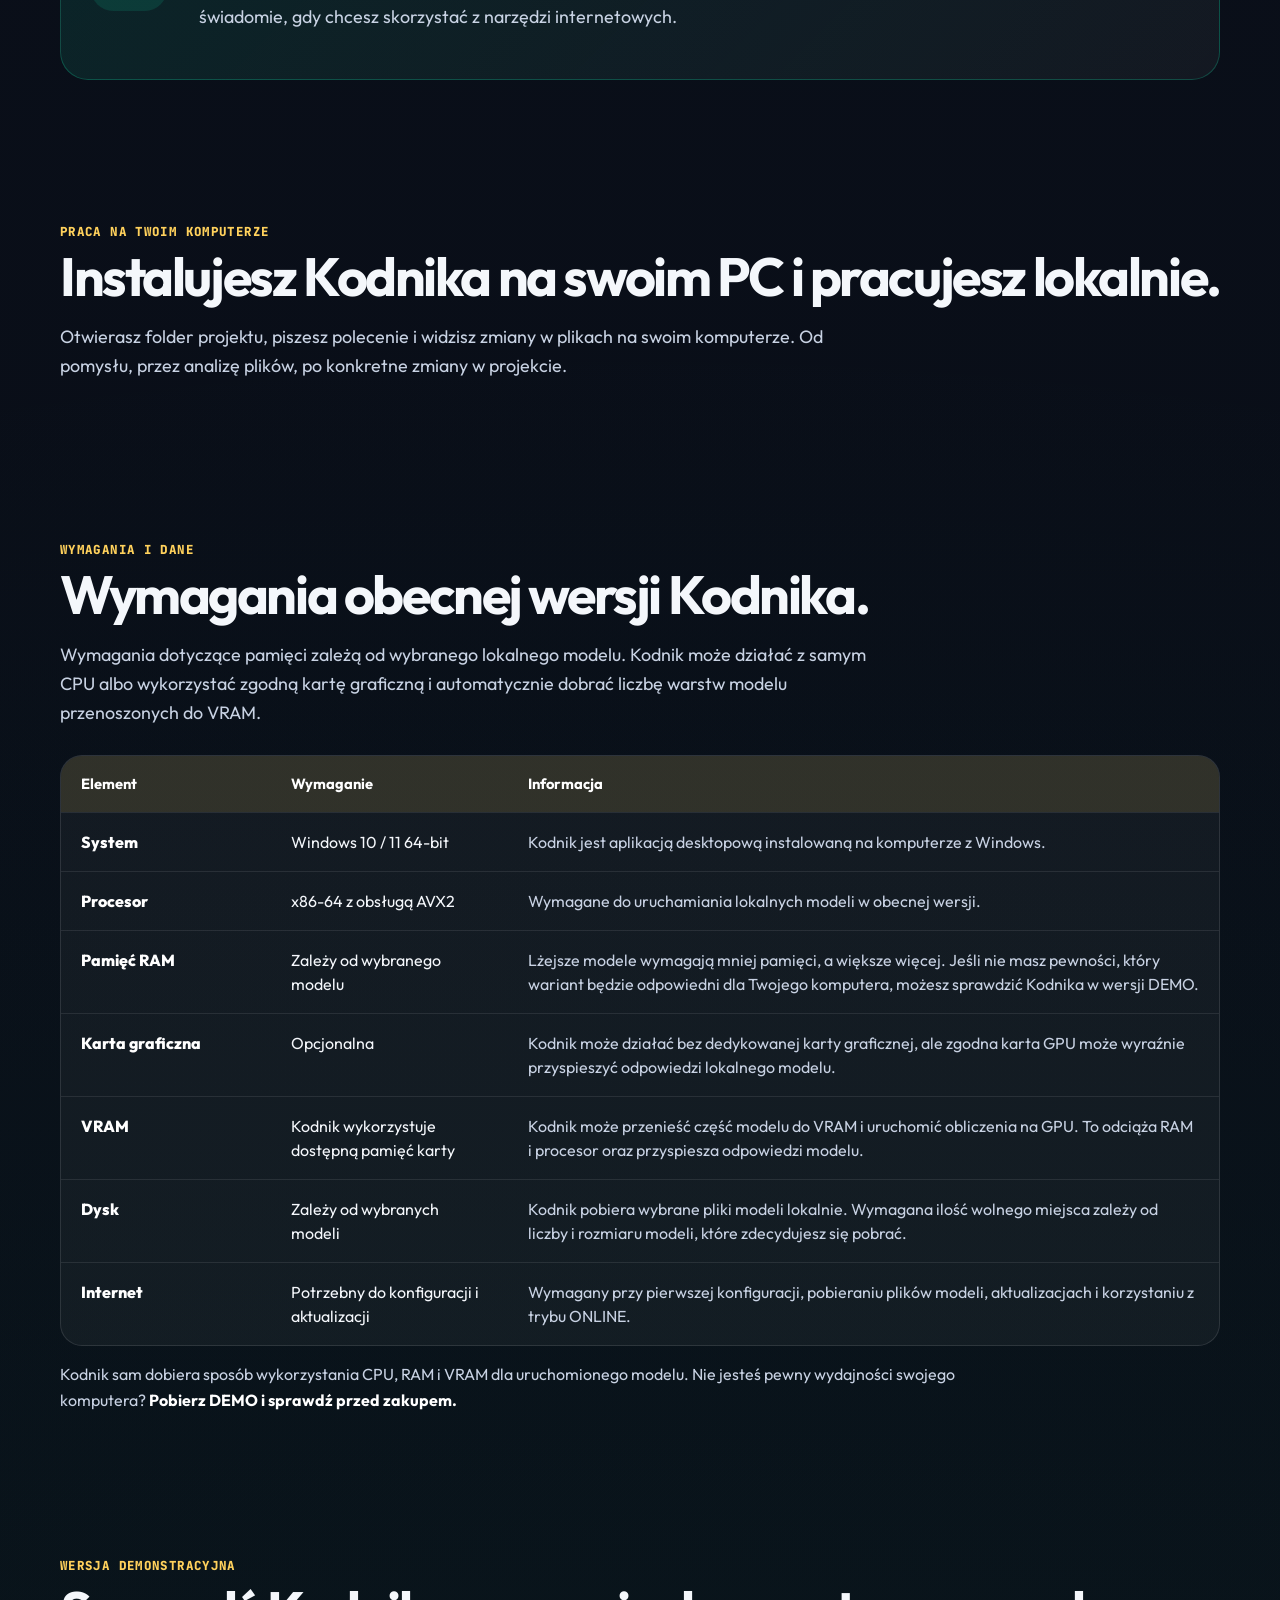
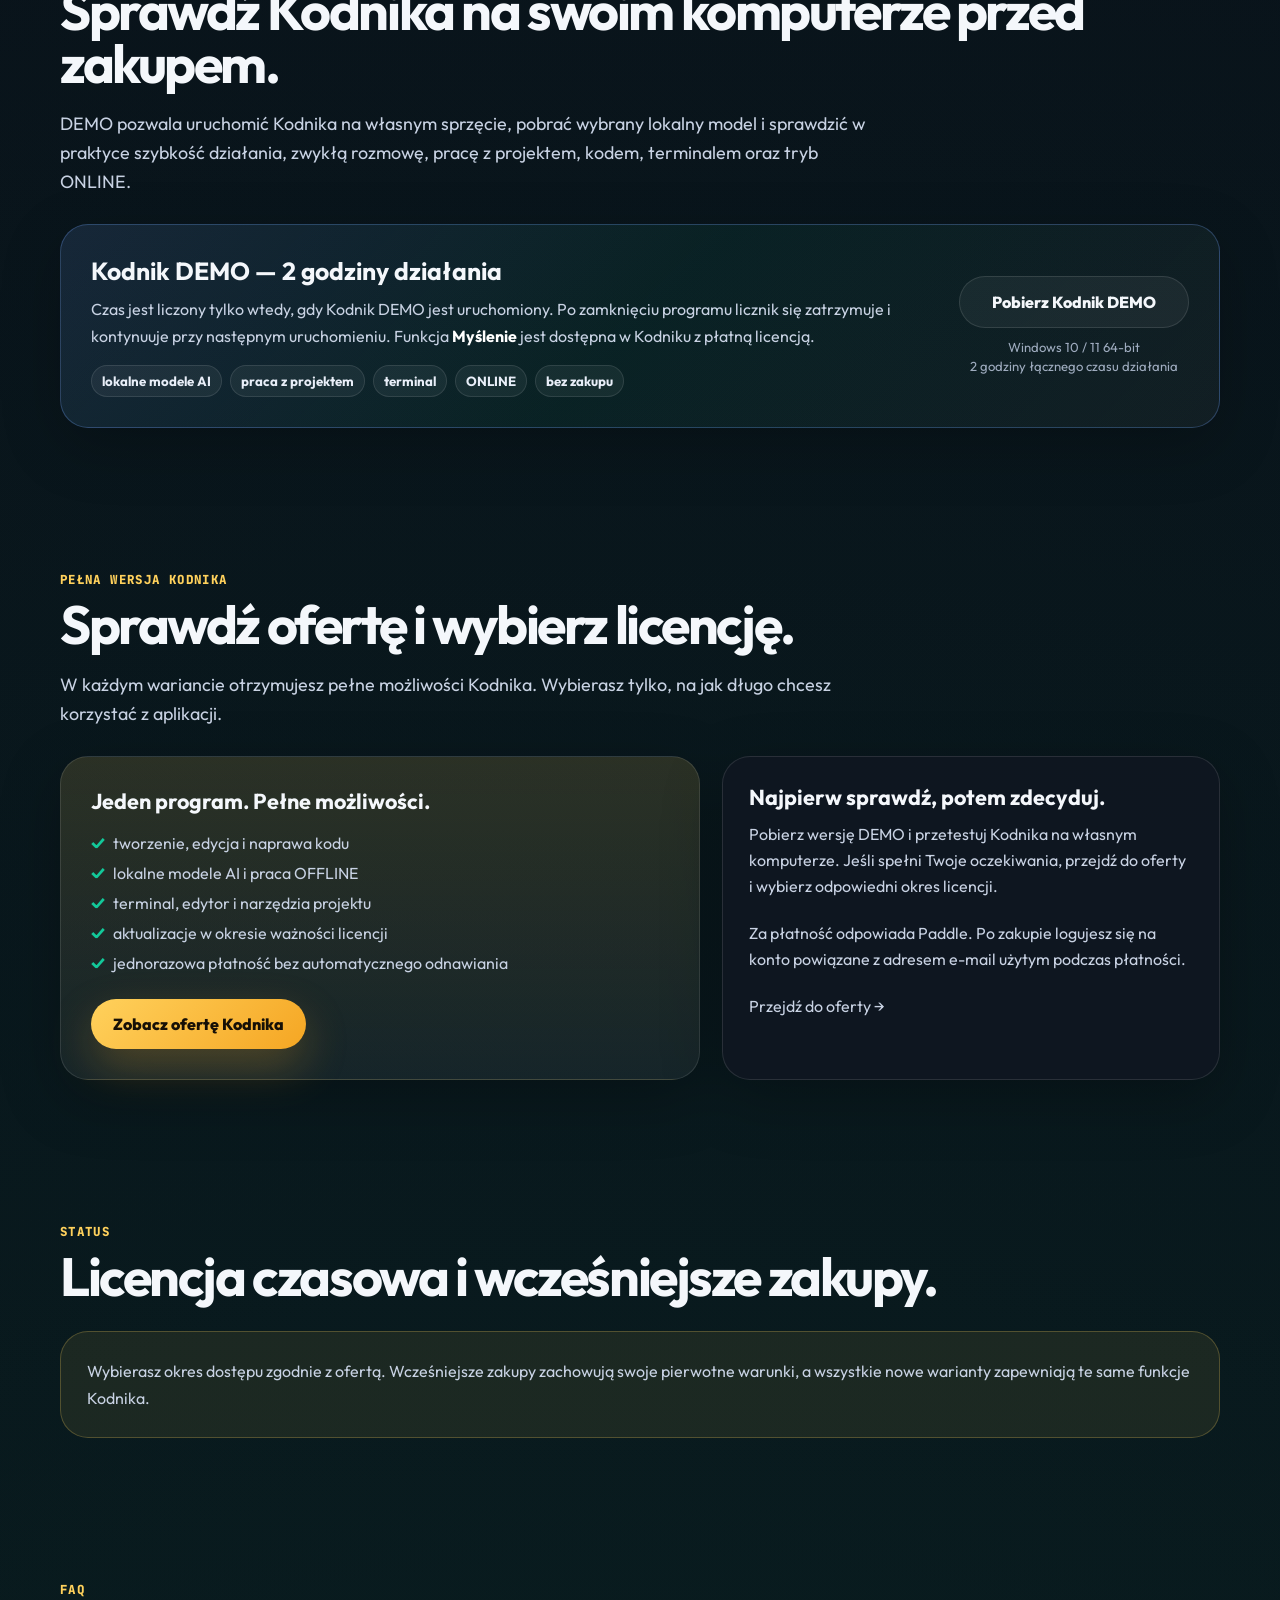
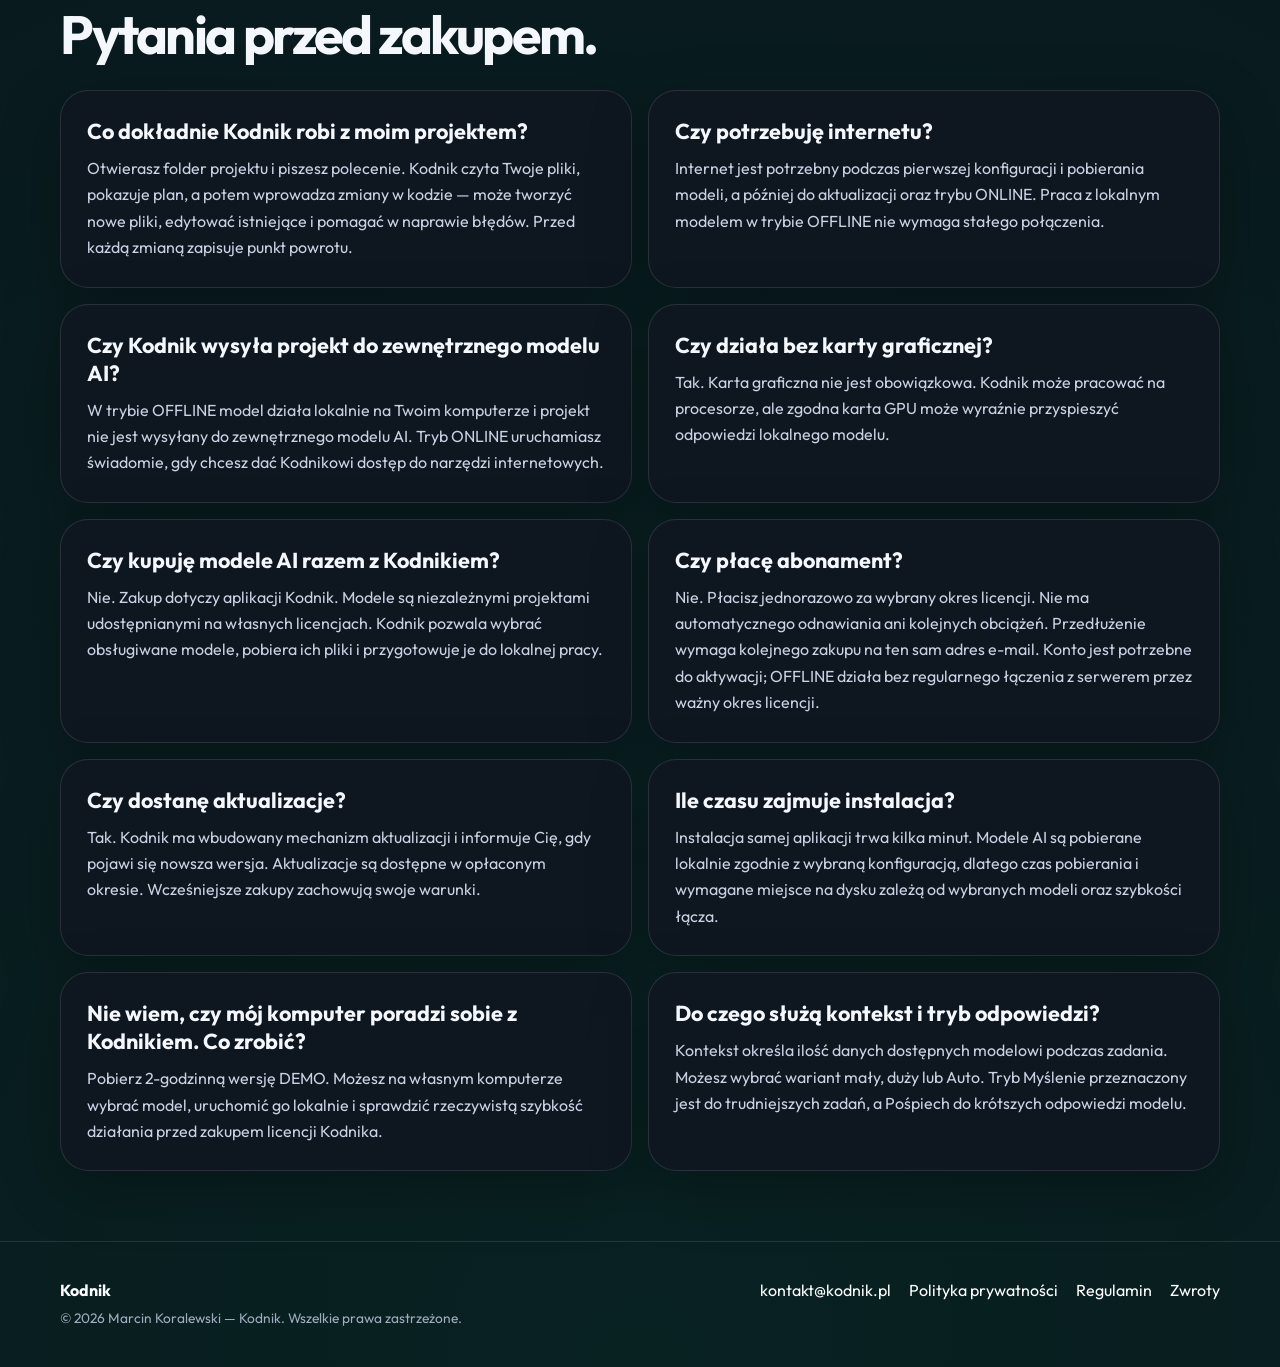
==== commit 15c58b54: "Update context options and descriptions in index.html" ====
--- a/index.html
+++ b/index.html
@@ -1182,10 +1182,9 @@
     <div class="model-control-visual">
       <div class="kodnik-control-demo kodnik-ctx-demo" data-control-demo="ctx">
         <div class="kodnik-demo-menu" id="ctx-demo-list" role="group" aria-label="Rozmiar okna kontekstu">
-          <button type="button" class="kodnik-demo-option" data-ctx-value="33k">Kontekst mały (szybciej) · 33k</button>
-          <button type="button" class="kodnik-demo-option" data-ctx-value="41k">Kontekst duży (wolniej) · 41k</button>
-          <button type="button" class="kodnik-demo-option" data-ctx-value="53k">Kontekst max · 53k</button>
-          <button type="button" class="kodnik-demo-option" data-ctx-value="66k">Kontekst XL · 66k</button>
+          <button type="button" class="kodnik-demo-option" data-ctx-value="100k">Kontekst mały (szybciej) · 100k</button>
+          <button type="button" class="kodnik-demo-option" data-ctx-value="150k">Kontekst duży (wolniej) · 150k</button>
+          <button type="button" class="kodnik-demo-option" data-ctx-value="256k">Kontekst max · 256k</button>
           <button type="button" class="kodnik-demo-option is-active" data-ctx-value="Auto" aria-pressed="true">Auto <span class="kodnik-demo-check" aria-hidden="true">✓</span></button>
         </div>
         <button type="button" class="kodnik-ctx-trigger" aria-expanded="true" aria-controls="ctx-demo-list" aria-label="Kontekst — otwórz lub zamknij wybór rozmiaru">
@@ -1195,7 +1194,7 @@
     </div>
     <div class="model-control-copy">
       <h3>Kontekst mały, duży albo Auto</h3>
-      <p>Możesz sam wybrać mały, duży, Max lub XL kontekst albo włączyć <strong>Auto</strong>. W Auto Kodnik zaczyna od mniejszego CTX, gdy większy nie jest potrzebny. <strong>To nie jest zwykły offload polegający na zapychaniu GPU maksymalną liczbą warstw.</strong> Kodnik matematycznie oblicza ich podział między GPU i CPU/RAM, zostawiając bezpieczny zapas VRAM. Mniejszy CTX może dzięki temu pozwolić na więcej warstw na GPU i szybszą pracę. Kiedy projekt potrzebuje większego kontekstu, Kodnik zwiększa CTX, przeładowuje model i <strong>od nowa przelicza liczbę warstw</strong> — w razie potrzeby przenosi część z GPU do RAM, zamiast przeciążać kartę. Okrągły wskaźnik pokazuje wykorzystanie CTX. Wielkości okien zależą od modelu.</p>
+      <p>Możesz sam wybrać mały, duży lub Max kontekst albo włączyć <strong>Auto</strong>. W Auto Kodnik zaczyna od mniejszego CTX, gdy większy nie jest potrzebny. <strong>To nie jest zwykły offload polegający na zapychaniu GPU maksymalną liczbą warstw.</strong> Kodnik matematycznie oblicza ich podział między GPU i CPU/RAM, zostawiając bezpieczny zapas VRAM. Mniejszy CTX może dzięki temu pozwolić na więcej warstw na GPU i szybszą pracę. Kiedy projekt potrzebuje większego kontekstu, Kodnik zwiększa CTX, przeładowuje model i <strong>od nowa przelicza liczbę warstw</strong> — w razie potrzeby przenosi część z GPU do RAM, zamiast przeciążać kartę. Okrągły wskaźnik pokazuje wykorzystanie CTX. Te same rozmiary kontekstu są dostępne dla każdego modelu.</p>
     </div>
   </article>
   <article class="model-control-card">
@@ -1229,7 +1228,7 @@
 </div>
 <div class="req-card">
 <h3>Dobiera sposób obliczeń</h3>
-<p>Automatycznie wybiera właściwy silnik akceleracji GPU — CUDA lub Vulkan — albo pracę na CPU, gdy karta nie jest dostępna.</p>
+<p>Automatycznie wybiera właściwy silnik akceleracji GPU — CUDA, Vulkan, HIP/ROCm (AMD) lub SYCL/oneAPI (Intel) — albo pracę na CPU, gdy karta nie jest dostępna.</p>
 </div>
 <div class="req-card">
 <h3>Liczy rozłożenie modelu</h3>
